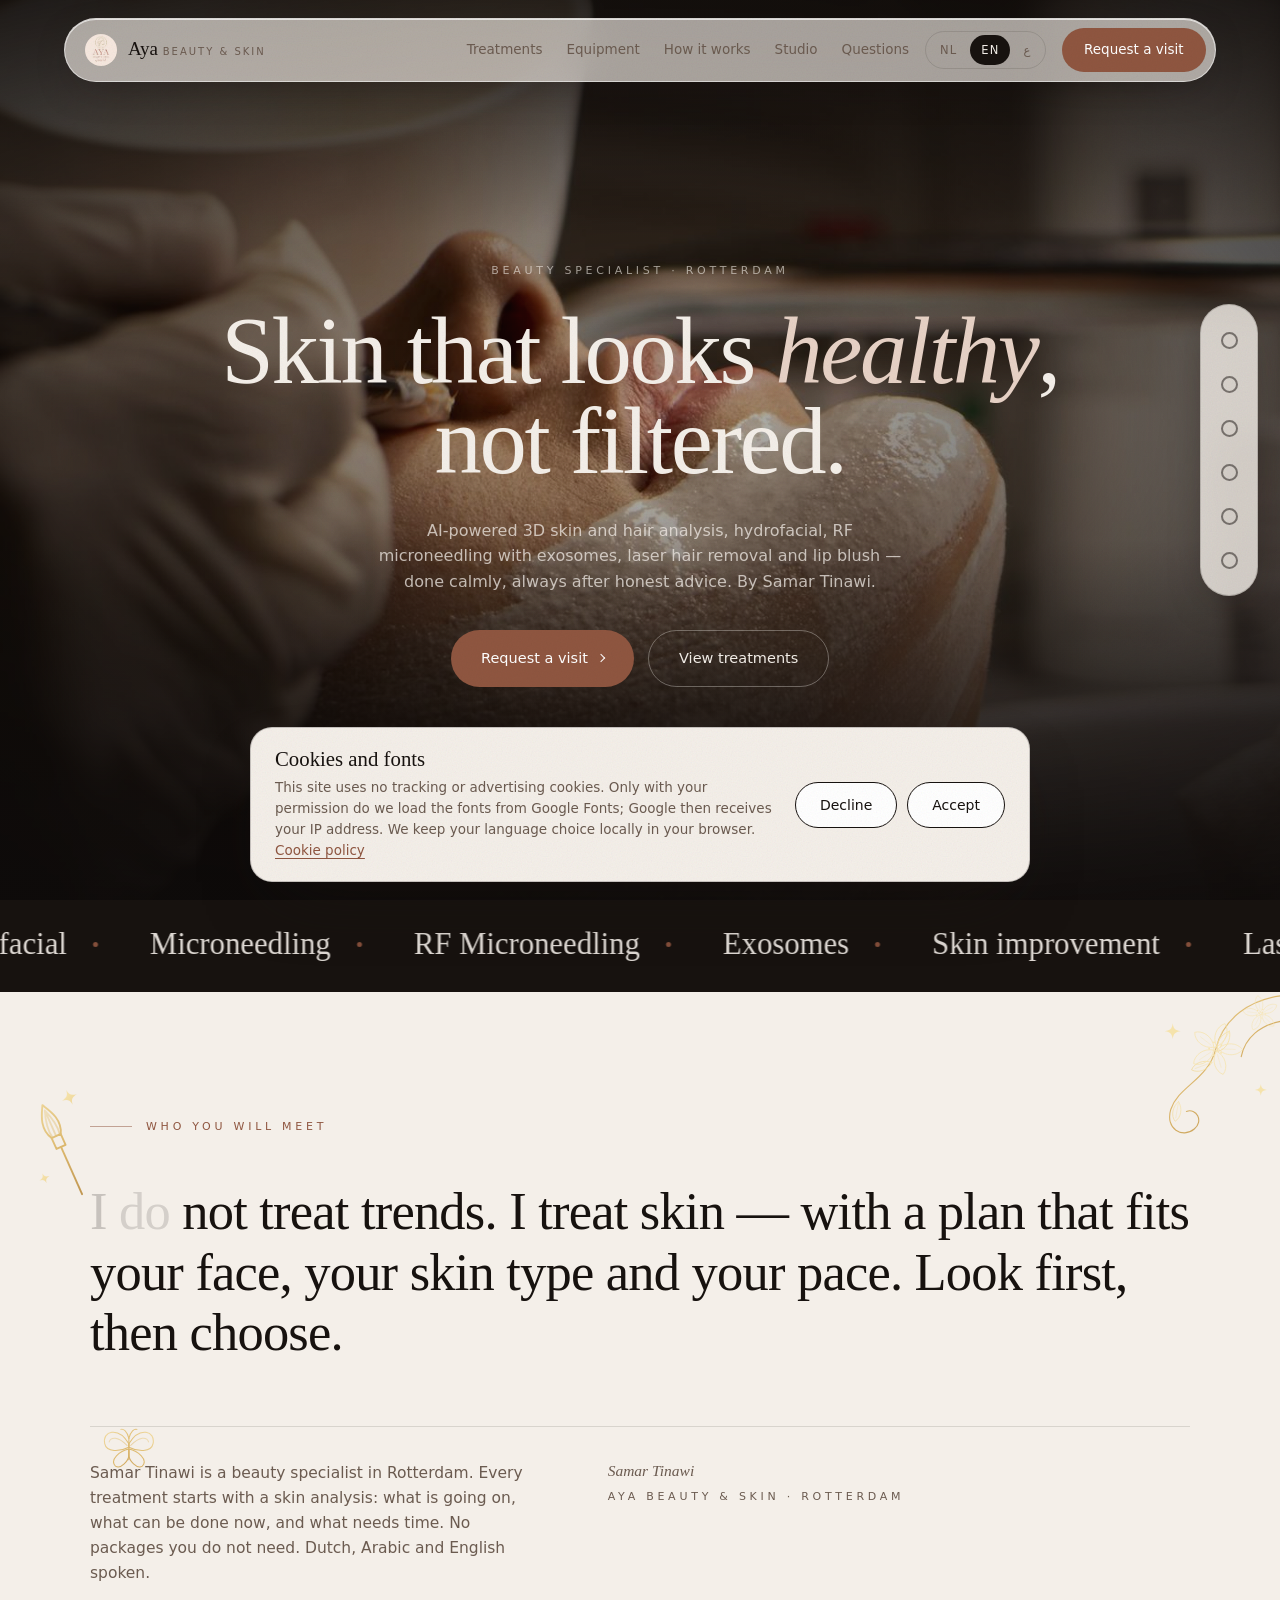
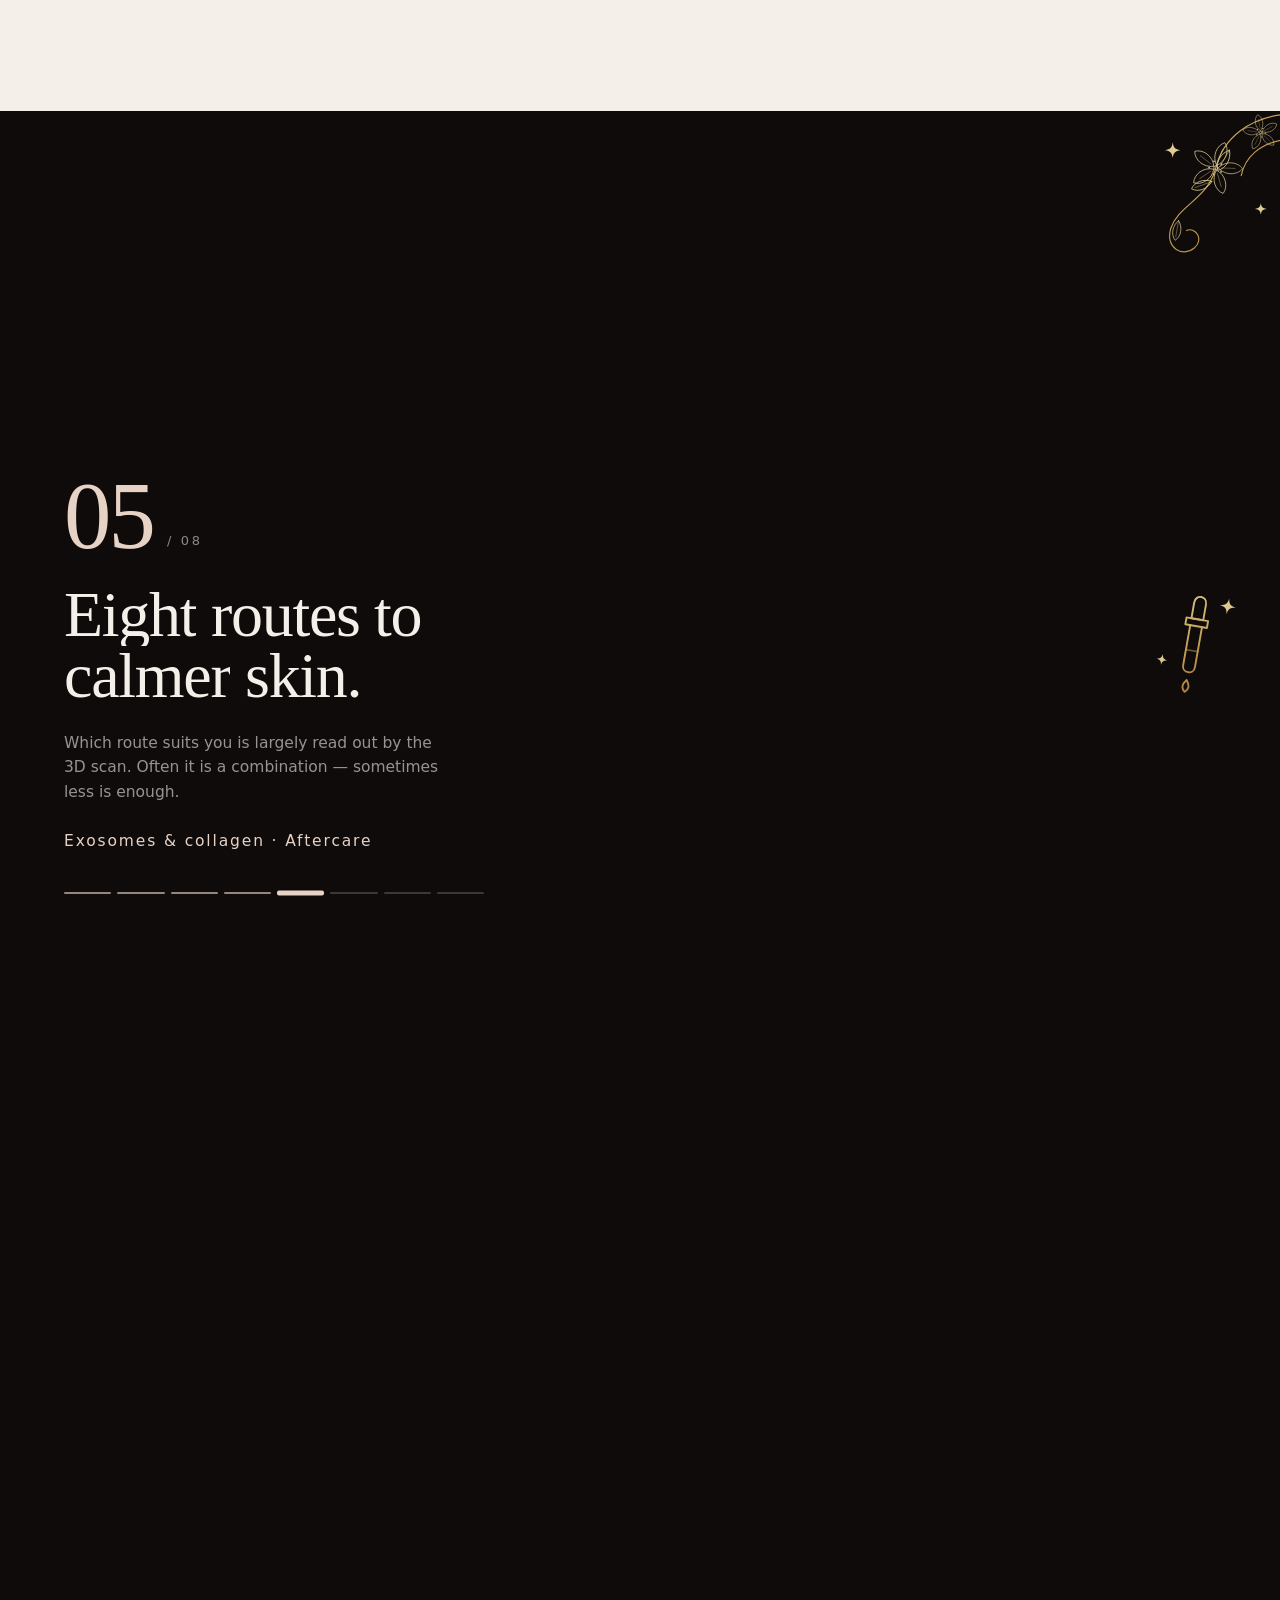
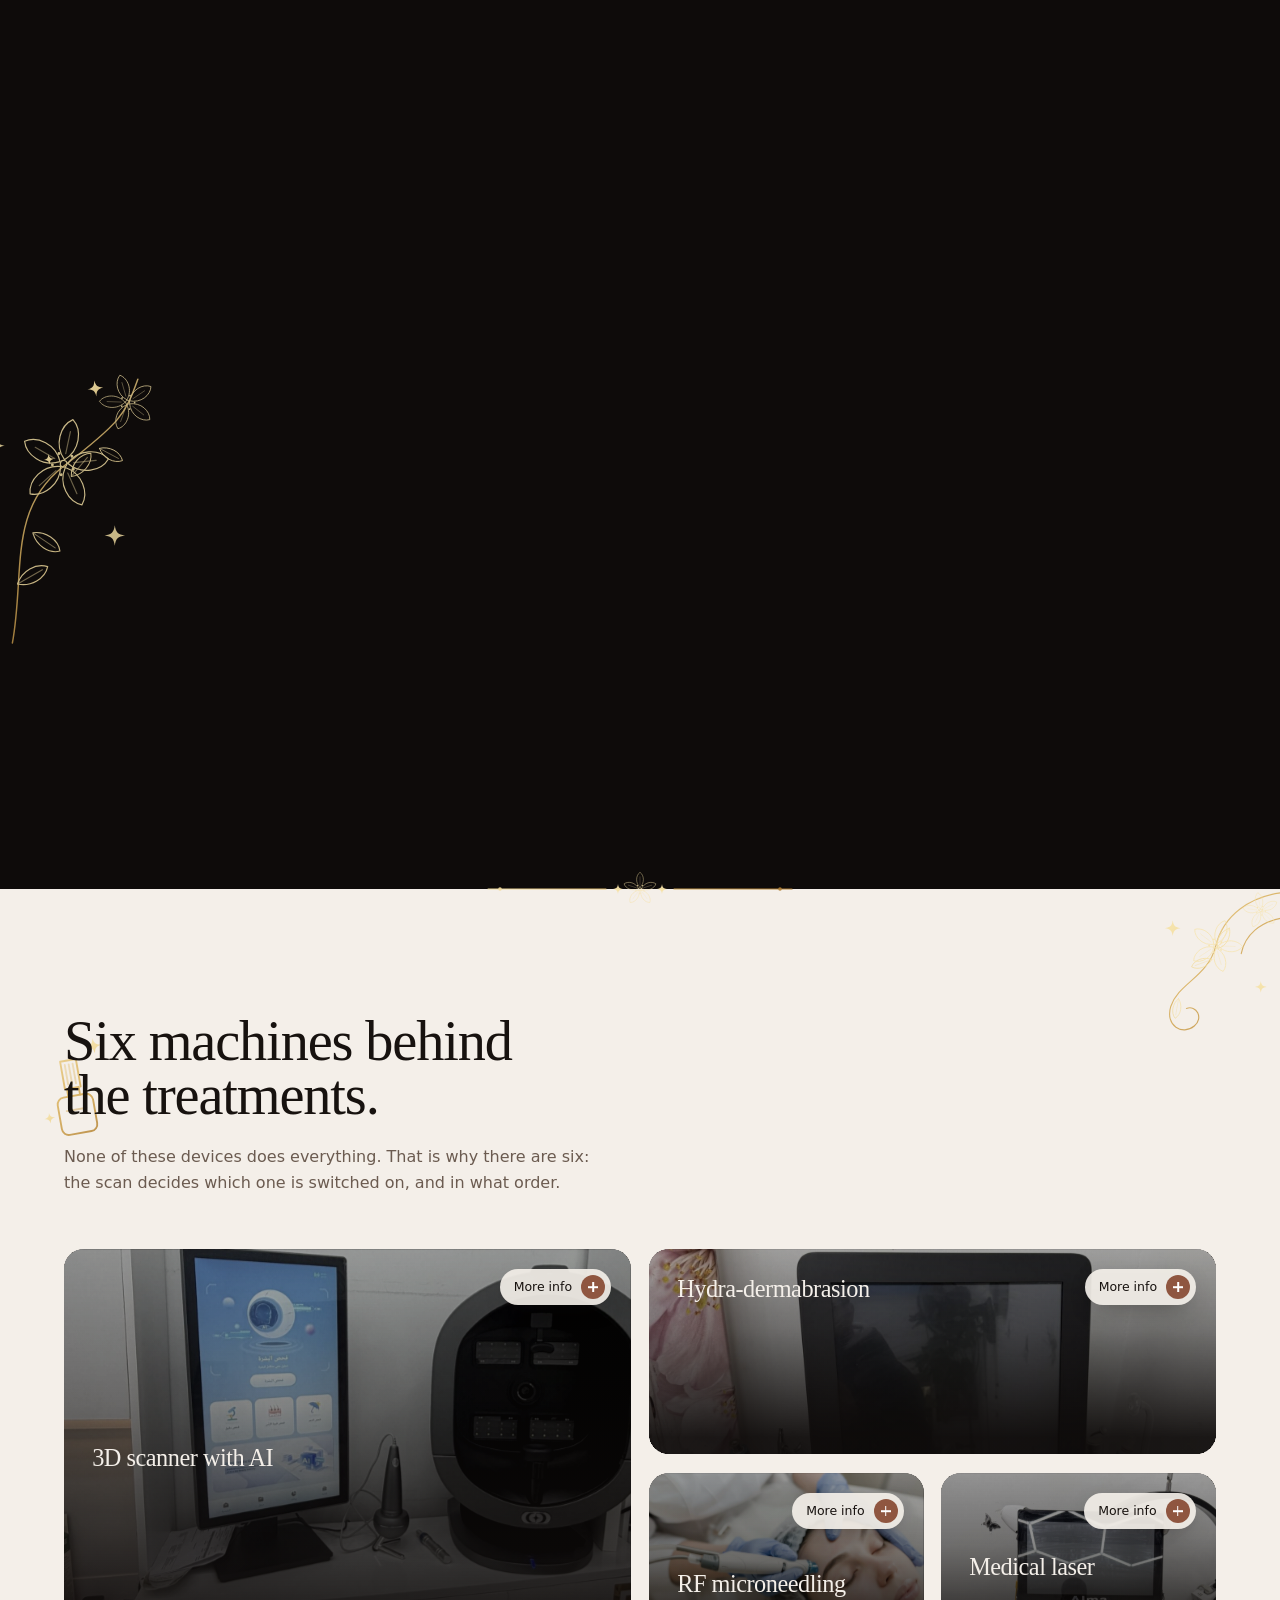
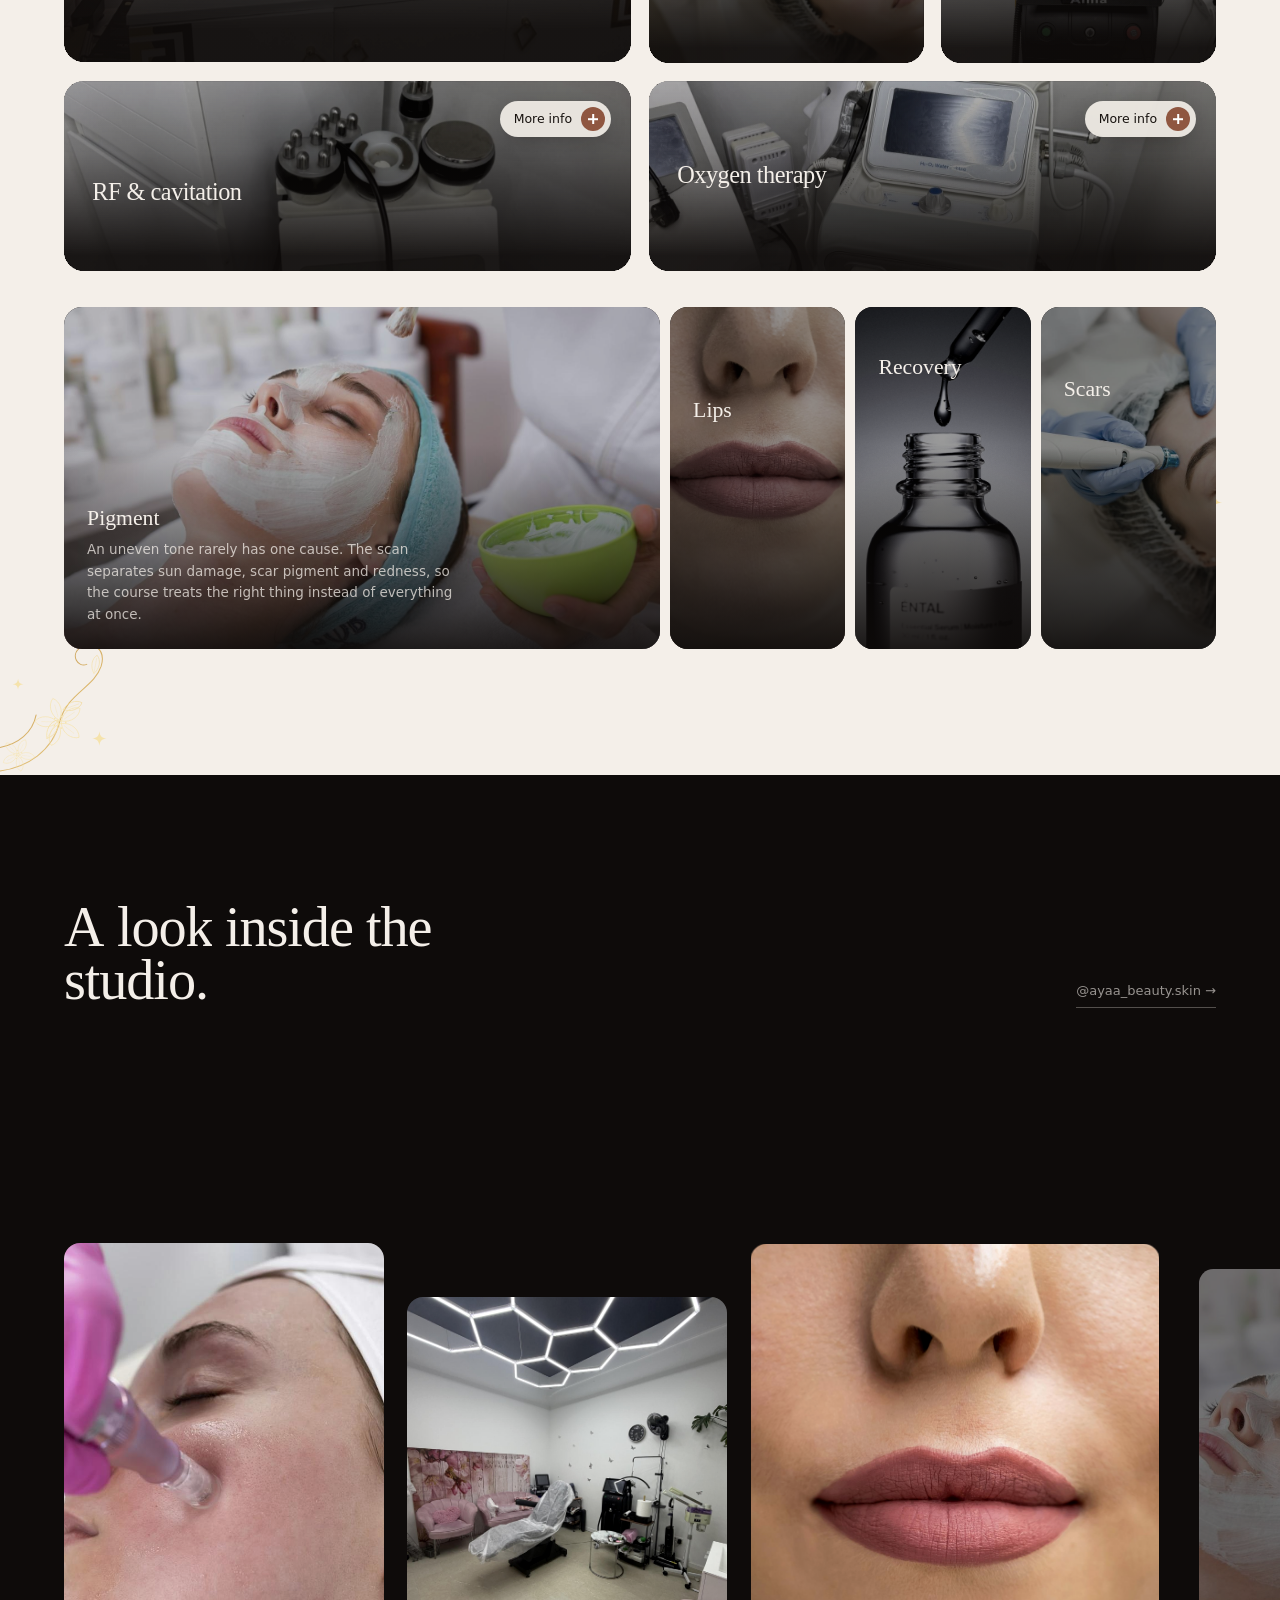
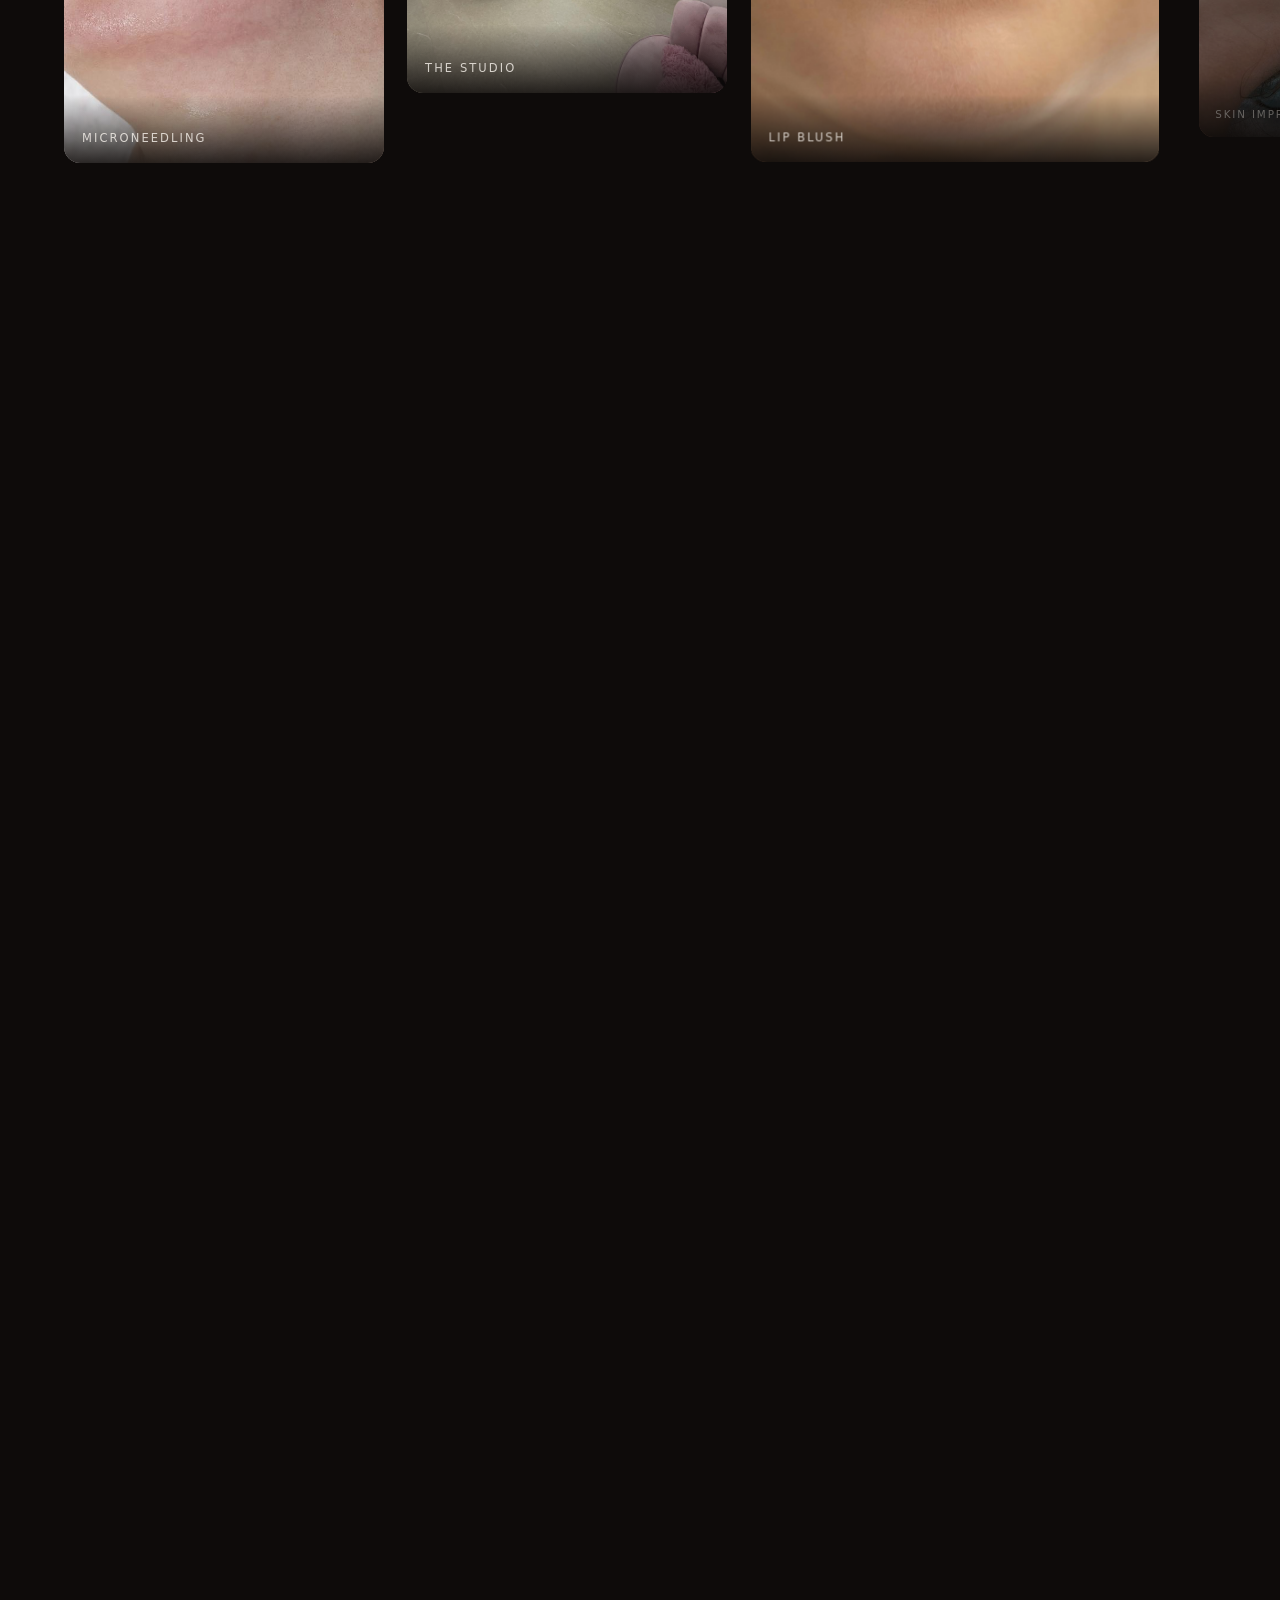
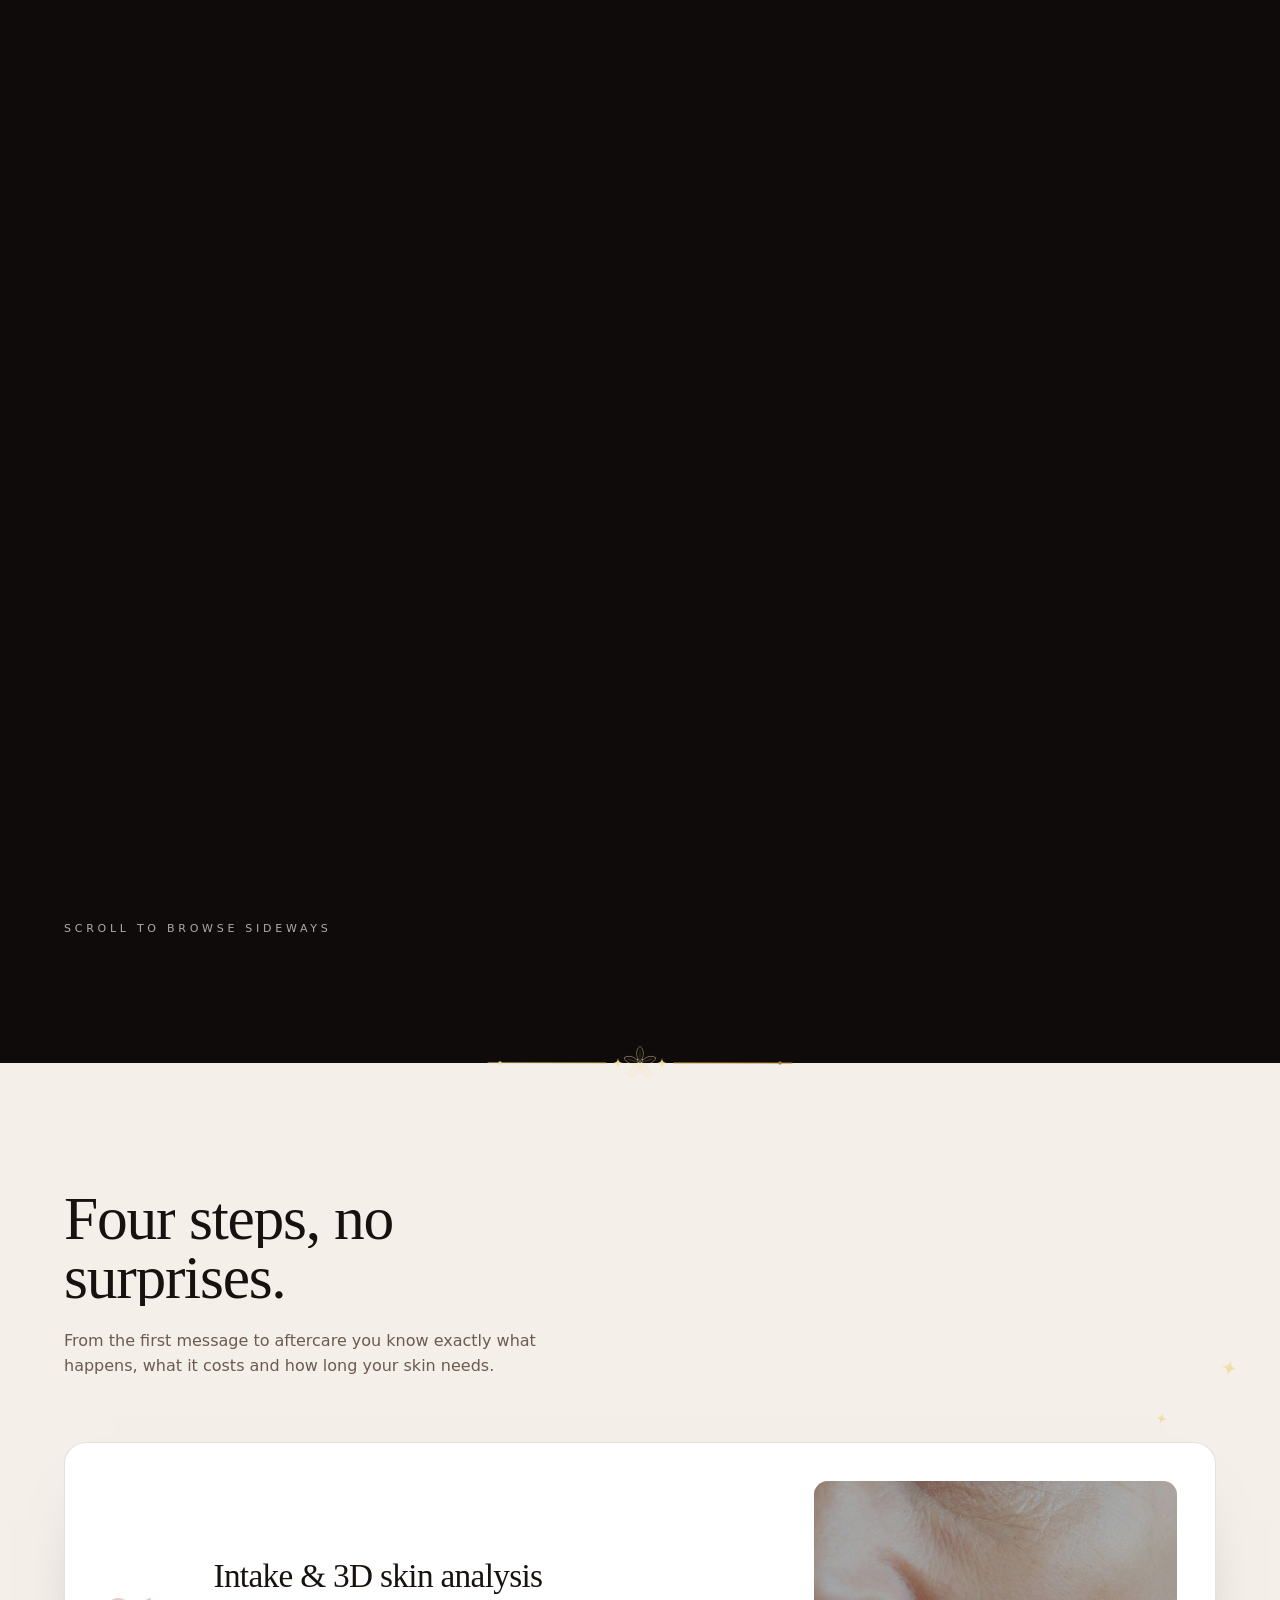
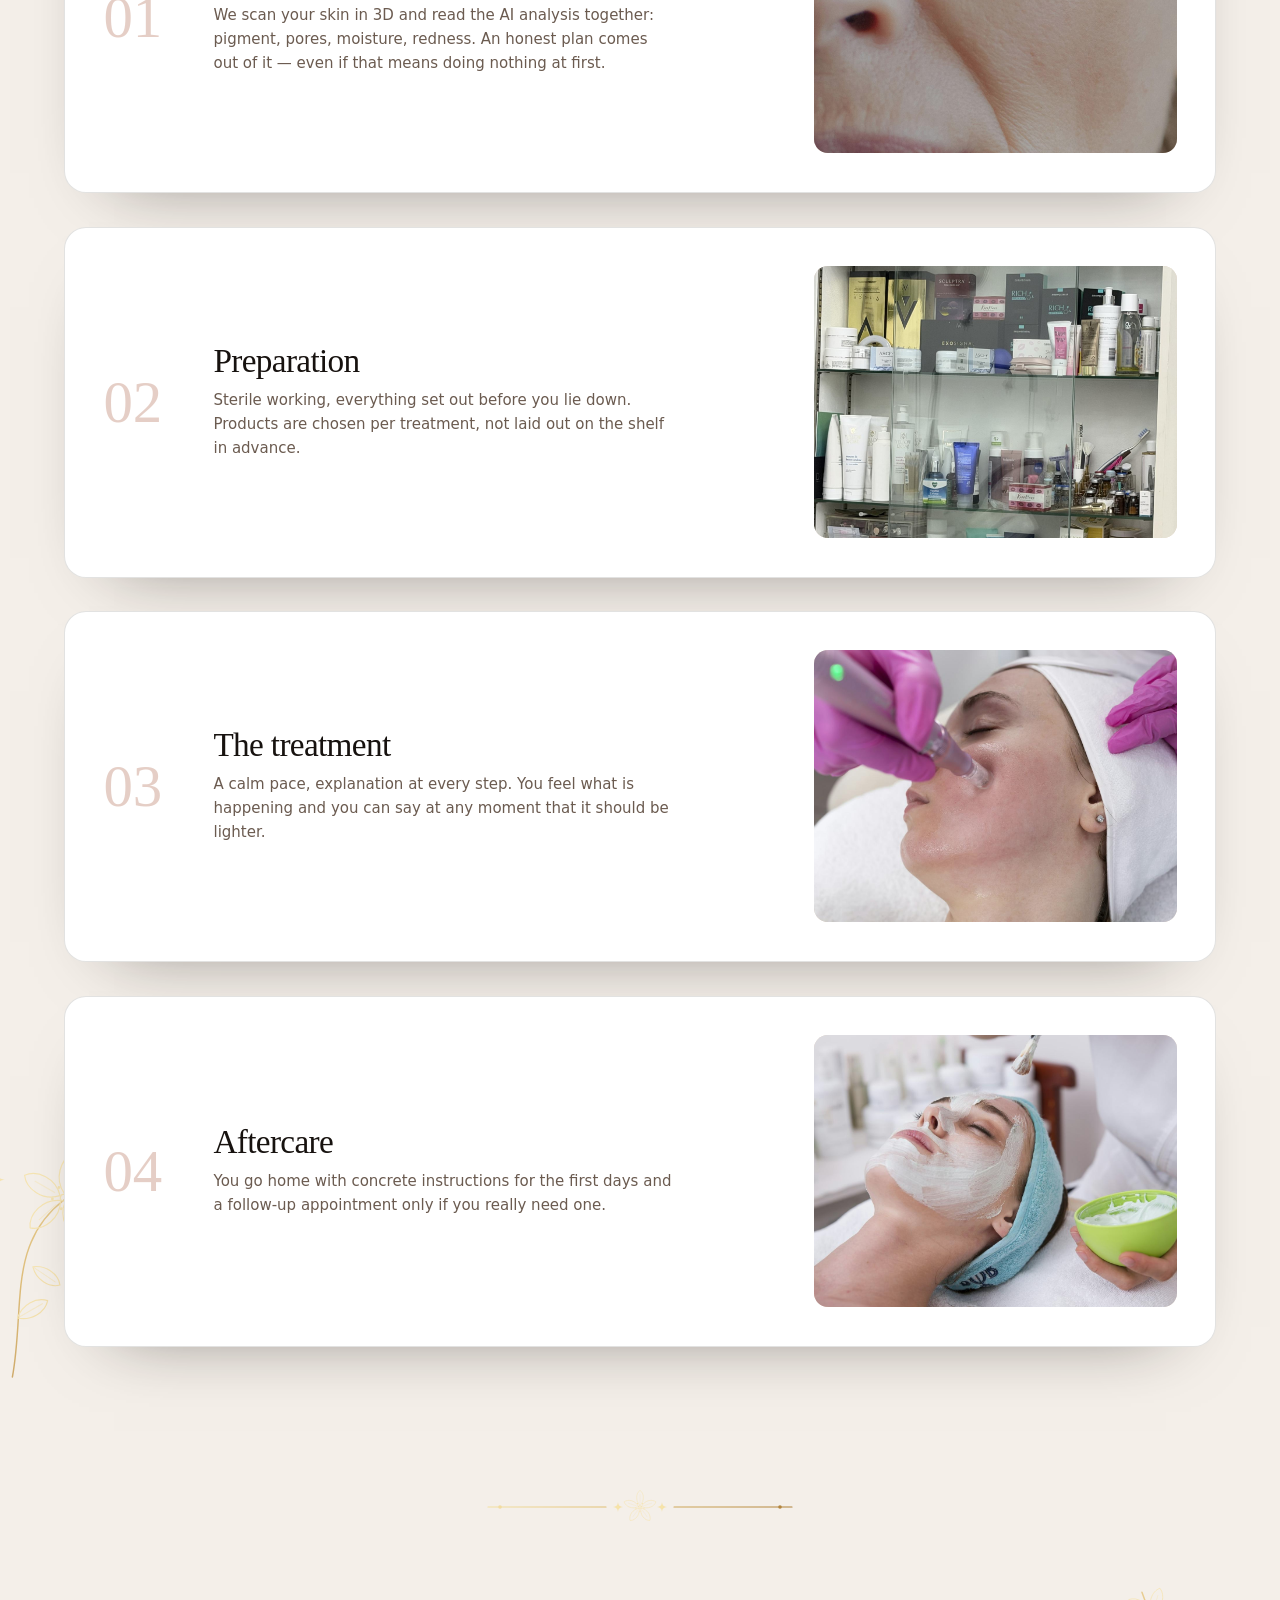
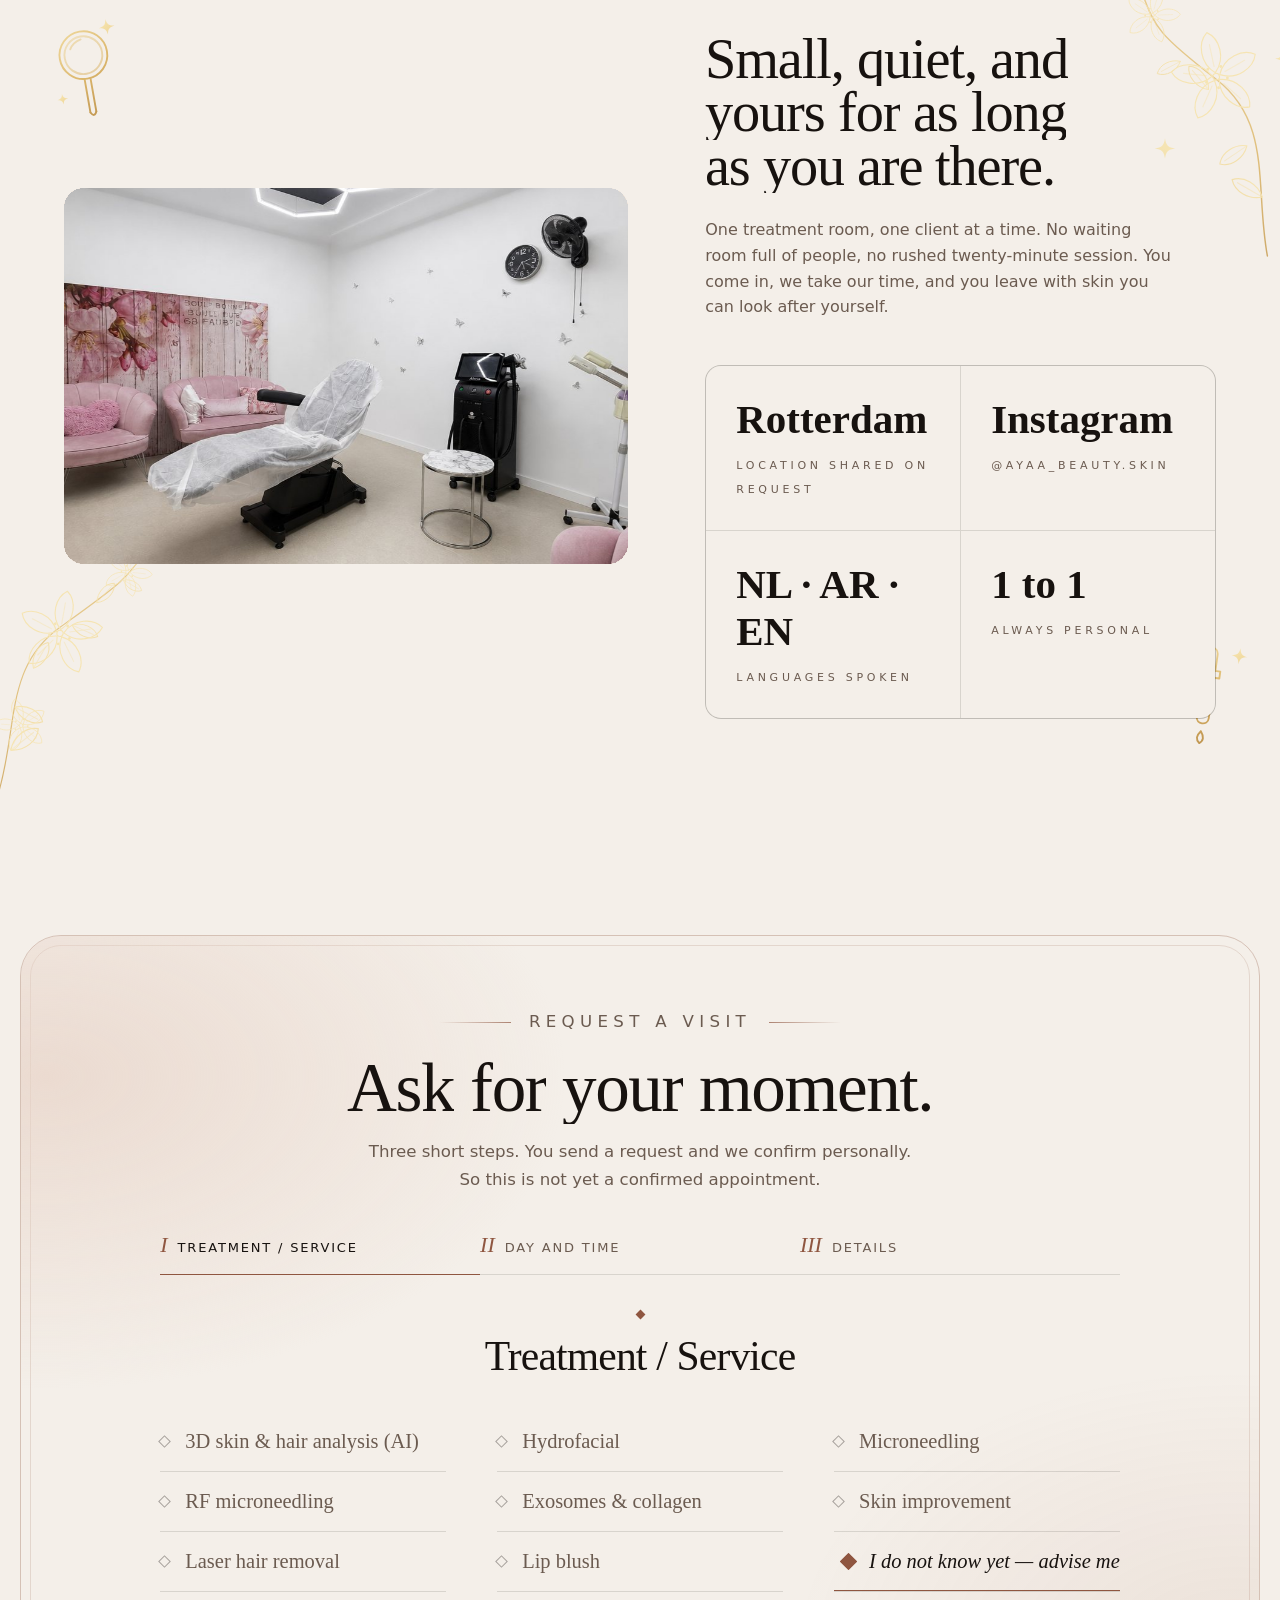
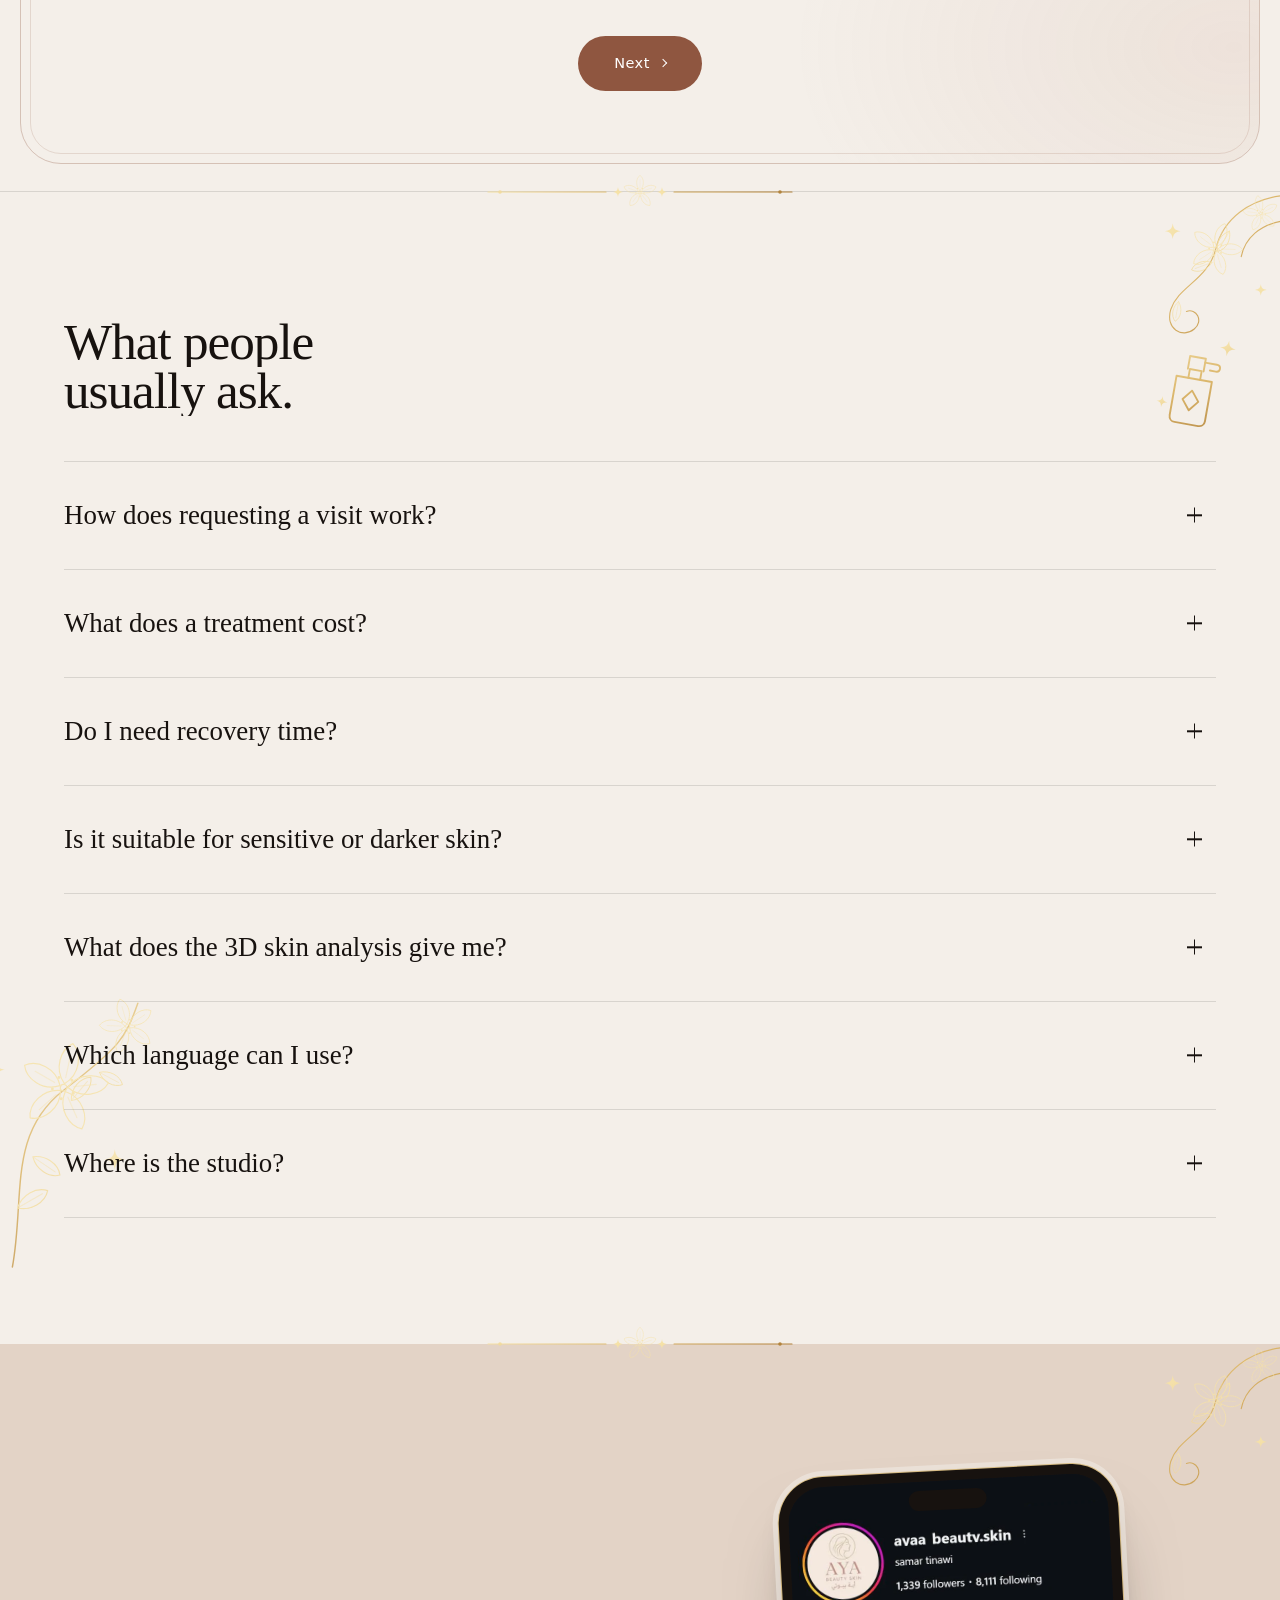
==== index.html @ 0b112787 "Footer credit in Dutch, English and Arabic Co-Authored-By: Claude Sonnet 5.5 <noreply@anthropic.com>" ====
<!doctype html>
<html lang="nl">
<head>
<meta charset="utf-8">
<meta name="viewport" content="width=device-width,initial-scale=1,viewport-fit=cover">
<link rel="icon" href="/favicon.ico" sizes="any">
<link rel="icon" type="image/png" sizes="48x48" href="/favicon-48.png">
<link rel="icon" type="image/png" sizes="96x96" href="/favicon-96.png">
<link rel="apple-touch-icon" href="/apple-touch-icon.png">
<meta name="theme-color" content="#0e0b0a">
<link rel="canonical" href="https://ayabeautyskin.studio/">
<meta property="og:type" content="website">
<meta property="og:url" content="https://ayabeautyskin.studio/">
<meta property="og:title" content="Aya Beauty &amp; Skin — Skin studio Rotterdam">
<meta property="og:description" content="Hydrofacial, RF microneedling, laser hair removal and lip blush by Samar Tinawi, Rotterdam.">
<meta property="og:image" content="https://ayabeautyskin.studio/img/hero.jpg">
<meta name="twitter:card" content="summary_large_image">
<title>Aya Beauty &amp; Skin</title>
<meta name="description" id="metaDesc" content="Aya Beauty &amp; Skin in Rotterdam. Hydrofacial, microneedling met exosomen, huidverbetering en lip blush door schoonheidsspecialist Samar Tinawi.">
<style>
[hidden]:not([hidden="until-found" i]){display:none!important}
html{scrollbar-width:none;-ms-overflow-style:none}html::-webkit-scrollbar{display:none;width:0;height:0}
:root{
  --bone:#F4EFE9; --ink:#17120F; --clay:#B4735A; --clay-soft:#E7D2C6;
  --sand:#E3D3C6; --night:#0E0B0A; --muted:#6B5B50; --clay-deep:#8F5640; --line:rgba(23,18,15,.12);
  --display:'Instrument Serif',Georgia,serif;
  --ui:'Outfit',system-ui,-apple-system,sans-serif;
  --track:.34em;
  --gutter:clamp(20px,5vw,140px);
  --maxw:2400px;
  --grain:url("data:image/svg+xml,%3Csvg xmlns='http://www.w3.org/2000/svg' width='200' height='200'%3E%3Cfilter id='n'%3E%3CfeTurbulence type='fractalNoise' baseFrequency='.8' numOctaves='4'/%3E%3C/filter%3E%3Crect width='100%25' height='100%25' filter='url(%23n)' opacity='.4'/%3E%3C/svg%3E");
}

/* ── Arabic type system: no tracking, no uppercase, more leading ── */
html[lang="ar"]{
  --display:'Amiri','Instrument Serif',Georgia,serif;
  --ui:'IBM Plex Sans Arabic','Outfit',system-ui,sans-serif;
  --track:0;
}
html[lang="ar"] h1,html[lang="ar"] h2,html[lang="ar"] h3,html[lang="ar"] .display{line-height:1.3;letter-spacing:0}
html[lang="ar"] .scrub-text{line-height:1.5}
html[lang="ar"] .it,html[lang="ar"] em,html[lang="ar"] .sig{font-style:normal}
html[lang="ar"] .kicker,html[lang="ar"] .intro-label,html[lang="ar"] .chip,
html[lang="ar"] .brand-sub,html[lang="ar"] .foot-col strong,html[lang="ar"] .fact span,
html[lang="ar"] .frame figcaption,html[lang="ar"] .svc-count,html[lang="ar"] .gal-scroll-note,
html[lang="ar"] .scroll-hint,html[lang="ar"] .foot-base,html[lang="ar"] .nav-link,
html[lang="ar"] .btn,html[lang="ar"] .nav-cta,html[lang="ar"] .field label,
html[lang="ar"] .bk-note,html[lang="ar"] .sum-row span{letter-spacing:0;text-transform:none}
html[lang="ar"] .kicker,html[lang="ar"] .intro-label,html[lang="ar"] .chip,
html[lang="ar"] .brand-sub,html[lang="ar"] .foot-col strong,html[lang="ar"] .fact span,
html[lang="ar"] .svc-count,html[lang="ar"] .gal-scroll-note,html[lang="ar"] .field label,
html[lang="ar"] .sum-row span{font-size:12.5px}

*{box-sizing:border-box;margin:0;padding:0}
html{-webkit-text-size-adjust:100%;scroll-behavior:smooth;color-scheme:light}
body{
  background:var(--bone);color:var(--ink);
  font-family:var(--ui);font-weight:300;font-size:clamp(15px,1.05vw,17px);
  line-height:1.6;-webkit-font-smoothing:antialiased;
  overflow-x:clip;width:100%;max-width:100%;
}
main{overflow-x:clip;width:100%;max-width:100%}
img{display:block;max-width:100%}
a{color:inherit;text-decoration:none}
button,input,select,textarea{font:inherit;color:inherit}
::selection{background:var(--clay-deep);color:#fff}

h1,h2,h3,.display{font-family:var(--display);font-weight:400;line-height:.95;letter-spacing:-.02em}
.it{font-style:italic;color:var(--clay)}
.shell{max-width:var(--maxw);margin:0 auto;padding-inline:var(--gutter);width:100%}
.sec{padding-block:clamp(90px,14vh,190px)}
.ltr{direction:ltr;display:inline-block;unicode-bidi:isolate}

body::after{content:'';position:fixed;inset:0;pointer-events:none;z-index:200;
  background-image:var(--grain);opacity:.22;mix-blend-mode:multiply}

/* ─────────────── NAV ─────────────── */
.nav{
  position:fixed;top:calc(env(safe-area-inset-top,0px) + clamp(12px,2vh,22px));inset-inline-start:50%;translate:-50% 0;z-index:120;
  width:min(1560px,calc(100% - 2*var(--gutter)));
  display:flex;align-items:center;gap:16px;
  padding:9px 9px 9px 20px;border-radius:999px;
  background:rgba(244,239,233,.66);backdrop-filter:blur(18px) saturate(1.4);
  -webkit-backdrop-filter:blur(18px) saturate(1.4);
  border:1px solid rgba(255,255,255,.55);
  box-shadow:0 1px 0 rgba(255,255,255,.7) inset,0 12px 40px -18px rgba(23,18,15,.5);
  transition:background .5s ease,color .5s ease,border-color .5s ease;
}
[dir="rtl"] .nav{translate:50% 0;padding:9px 20px 9px 9px}
.nav.on-dark{background:rgba(14,11,10,.5);border-color:rgba(255,255,255,.14);color:var(--bone)}
.nav.on-dark .nav-link{color:rgba(244,239,233,.7)}
.nav.on-dark .nav-link:hover{color:var(--bone)}
.nav.on-dark .brand-sub{color:rgba(244,239,233,.5)}
.nav.on-dark .lang{border-color:rgba(244,239,233,.24)}
.nav.on-dark .lang button{color:rgba(244,239,233,.55)}
.nav.on-dark .lang button[aria-pressed="true"]{background:rgba(244,239,233,.14);color:var(--bone)}
.brand{display:flex;align-items:center;gap:11px;margin-inline-end:auto;min-width:0}
.brand{border:0;background:none;cursor:pointer;font:inherit;color:inherit;padding:0;text-align:start}
.brand img{width:32px;height:32px;border-radius:50%;object-fit:cover;flex:none}
.brand-name{font-family:var(--display);font-size:19px;line-height:1}
.brand-sub{font-size:10px;letter-spacing:.2em;text-transform:uppercase;color:var(--muted);line-height:1;margin-top:3px}
.nav-links{display:flex;gap:24px}
.nav-link{font-size:13.5px;color:var(--muted);position:relative;padding-block:4px;transition:color .3s;white-space:nowrap}
.nav-link::after{content:'';position:absolute;inset-inline-start:0;bottom:0;height:1px;width:0;background:currentColor;transition:width .45s cubic-bezier(.2,.8,.2,1)}
.nav-link:hover{color:var(--ink)}
.nav-link:hover::after{width:100%}
.lang{display:flex;align-items:center;gap:2px;padding:3px;border:1px solid var(--line);border-radius:999px;flex:none}
.lang button{border:0;background:none;cursor:pointer;border-radius:999px;padding:6px 11px;
  font-size:11.5px;letter-spacing:.1em;color:var(--muted);transition:background .35s,color .35s}
.lang button[aria-pressed="true"]{background:var(--ink);color:var(--bone)}
.nav-cta{font-size:13.5px;padding:11px 22px;border-radius:999px;background:var(--ink);color:var(--bone);
  white-space:nowrap;transition:background .4s,scale .4s cubic-bezier(.2,.8,.2,1)}
.nav-cta:hover{background:var(--clay-deep);scale:1.03}
@media(max-width:1000px){.nav-links{display:none}.nav{padding-inline-start:14px}}
@media(max-width:460px){.brand-sub{display:none}}
@media(max-width:520px){.nav{gap:6px;padding:7px 7px 7px 10px}.brand{gap:7px}.brand img{width:28px;height:28px}.brand-name{font-size:17px}.nav-cta{font-size:12px;padding:10px 12px;white-space:nowrap}.lang button{padding-inline:8px}}

/* ─────────────── QUICK-JUMP SIDE NAV ─────────────── */
.quicknav{position:fixed;inset-inline-end:22px;top:50%;translate:0 -50%;z-index:110;
  display:flex;flex-direction:column;gap:10px;padding:18px 11px;border-radius:999px;
  background:rgba(244,239,233,.82);backdrop-filter:blur(14px) saturate(1.3);-webkit-backdrop-filter:blur(14px) saturate(1.3);
  border:1px solid rgba(23,18,15,.16);box-shadow:0 14px 40px -16px rgba(23,18,15,.55);
  transition:background .5s,border-color .5s}
.quicknav a{position:relative;display:grid;place-items:center;width:34px;height:34px;flex:none}
.quicknav a i{display:block;width:17px;height:17px;border-radius:50%;border:2.5px solid rgba(23,18,15,.5);
  background:transparent;transition:background .35s,border-color .35s,scale .35s cubic-bezier(.2,.8,.2,1)}
.quicknav a{--sx:18px}
[dir="rtl"] .quicknav a{--sx:-18px}
.quicknav a i{transition:background .35s,border-color .35s,scale .45s cubic-bezier(.34,1.8,.5,1),box-shadow .35s}
.quicknav a:hover i,.quicknav a:focus-visible i{border-color:var(--clay);background:var(--clay-deep);scale:1.55;box-shadow:0 0 0 6px rgba(180,115,90,.22)}
/* dock-style magnify: neighbours swell a little as the pointer passes */
.quicknav a:hover + a i,.quicknav a:has(+ a:hover) i{scale:1.28}
.quicknav a.is-active i{background:var(--clay-deep);border-color:var(--clay);scale:1.2;animation:qn-ping 2.2s ease-out infinite}
@keyframes qn-ping{0%{box-shadow:0 0 0 0 rgba(180,115,90,.55)}70%,100%{box-shadow:0 0 0 11px rgba(180,115,90,0)}}
.quicknav a::after{content:attr(aria-label);position:absolute;inset-inline-end:48px;top:50%;
  translate:var(--sx) -50%;scale:.82;transform-origin:right center;
  white-space:nowrap;font-size:15px;font-weight:400;letter-spacing:.04em;color:var(--bone);background:var(--ink);
  padding:9px 18px;border-radius:999px;box-shadow:0 10px 30px -14px rgba(23,18,15,.6);
  opacity:0;pointer-events:none;
  transition:opacity .25s,translate .55s cubic-bezier(.34,1.56,.64,1),scale .55s cubic-bezier(.34,1.56,.64,1),background .3s}
[dir="rtl"] .quicknav a::after{inset-inline-end:auto;inset-inline-start:48px;transform-origin:left center}
/* hover the rail: every label springs out in a quick stagger; the current one is always visible */
.quicknav:hover a::after,.quicknav a:focus-visible::after,.quicknav.qn-intro a::after,.quicknav a.qn-flash::after{opacity:1;translate:0 -50%;scale:1}
/* on arrival every label shows for a moment (see script), then folds away; afterwards they only open on hover / focus */
.quicknav.qn-intro a:nth-child(2)::after{transition-delay:.07s}
.quicknav.qn-intro a:nth-child(3)::after{transition-delay:.14s}
.quicknav.qn-intro a:nth-child(4)::after{transition-delay:.21s}
.quicknav.qn-intro a:nth-child(5)::after{transition-delay:.28s}
.quicknav.qn-intro a:nth-child(6)::after{transition-delay:.35s}
.quicknav:hover a:nth-child(2)::after{transition-delay:.04s}
.quicknav:hover a:nth-child(3)::after{transition-delay:.08s}
.quicknav:hover a:nth-child(4)::after{transition-delay:.12s}
.quicknav:hover a:nth-child(5)::after{transition-delay:.16s}
.quicknav:hover a:nth-child(6)::after{transition-delay:.2s}
.quicknav a:hover::after{background:var(--clay-deep);color:#fff;scale:1.08;transition-delay:0s}
.quicknav a.is-active:not(:hover)::after{background:var(--clay-deep);color:#fff}
.quicknav:hover{box-shadow:0 18px 50px -14px rgba(23,18,15,.6)}
.quicknav a:focus-visible{outline:2px solid var(--clay);outline-offset:2px;border-radius:50%}
.nav.on-dark ~ .quicknav{background:rgba(14,11,10,.7);border-color:rgba(244,239,233,.22)}
.nav.on-dark ~ .quicknav a i{border-color:rgba(244,239,233,.6)}
.nav.on-dark ~ .quicknav a.is-active i{background:var(--clay-soft);border-color:var(--clay-soft)}
.nav.on-dark ~ .quicknav a::after{background:var(--bone);color:var(--ink)}
.nav.on-dark ~ .quicknav a.is-active:not(:hover)::after{background:var(--clay-soft);color:var(--ink)}
@media(max-width:1100px){.quicknav{display:none}}
@media(prefers-reduced-motion:reduce){.quicknav a i,.quicknav a::after{transition:none}.quicknav a.is-active i{animation:none}}

/* ─────────────── BRAND MENU ─────────────── */
.site-menu{position:fixed;inset:0;z-index:150;display:flex;justify-content:flex-end}
.site-menu[hidden]{display:none}
.site-menu::before{content:'';position:absolute;inset:0;background:rgba(14,11,10,.5);
  backdrop-filter:blur(6px);-webkit-backdrop-filter:blur(6px)}
.site-menu-panel{position:relative;z-index:1;width:min(420px,88vw);height:100%;background:var(--bone);
  padding:clamp(90px,14vh,120px) clamp(28px,4vw,44px) 40px;overflow-y:auto;
  box-shadow:-30px 0 70px -40px rgba(23,18,15,.7);
  translate:100% 0;transition:translate .5s cubic-bezier(.2,.8,.2,1)}
[dir="rtl"] .site-menu{justify-content:flex-start}
[dir="rtl"] .site-menu-panel{translate:-100% 0}
.site-menu.is-open .site-menu-panel{translate:0 0}
.site-menu-close{position:absolute;top:clamp(20px,3vh,30px);inset-inline-end:clamp(20px,3vw,30px);
  width:38px;height:38px;border-radius:50%;border:1px solid var(--line);background:#fff;
  font-size:20px;line-height:1;cursor:pointer;color:var(--ink);transition:border-color .3s,background .3s}
.site-menu-close:hover{background:var(--clay-deep);color:#fff;border-color:var(--clay)}
.site-menu-links{display:flex;flex-direction:column;gap:4px;padding-bottom:28px;border-bottom:1px solid var(--line)}
.site-menu-links a{font-family:var(--display);font-size:clamp(1.4rem,3vw,1.9rem);padding-block:9px;
  color:var(--ink);transition:color .3s,translate .3s cubic-bezier(.2,.8,.2,1)}
.site-menu-links a:hover{color:var(--clay);translate:6px 0}
[dir="rtl"] .site-menu-links a:hover{translate:-6px 0}
.site-menu-h{display:block;margin-top:26px;margin-bottom:6px;font-size:11px;letter-spacing:var(--track);
  text-transform:uppercase;color:var(--muted);font-weight:400}
html[lang="ar"] .site-menu-h{letter-spacing:0;text-transform:none;font-size:12.5px}
.site-menu-sub{display:flex;flex-direction:column}
.site-menu-sub button{border:0;background:none;cursor:pointer;font:inherit;color:var(--muted);text-align:start;
  font-size:14.5px;padding-block:8px;transition:color .3s,translate .3s cubic-bezier(.2,.8,.2,1)}
.site-menu-sub button:hover{color:var(--clay);translate:6px 0}
[dir="rtl"] .site-menu-sub button:hover{translate:-6px 0}

/* ─────────────── CONTENT PAGE OVERLAY ─────────────── */
.page-view{position:fixed;inset:0;z-index:160;display:flex;align-items:flex-start;justify-content:center;
  overflow-y:auto;padding:clamp(70px,10vh,120px) 18px 60px}
.page-view[hidden]{display:none}
.page-view::before{content:'';position:fixed;inset:0;z-index:-1;background:rgba(14,11,10,.55);
  backdrop-filter:blur(6px);-webkit-backdrop-filter:blur(6px)}
.page-view-panel{position:relative;width:min(720px,100%);background:var(--bone);border-radius:24px;
  padding:clamp(36px,5vw,60px);box-shadow:0 50px 100px -40px rgba(23,18,15,.7);
  opacity:0;translate:0 26px;transition:opacity .4s,translate .4s cubic-bezier(.2,.8,.2,1)}
.page-view.is-open .page-view-panel{opacity:1;translate:0 0}
.page-view-close{position:absolute;top:clamp(16px,2.4vw,24px);inset-inline-end:clamp(16px,2.4vw,24px);
  width:38px;height:38px;border-radius:50%;border:1px solid var(--line);background:#fff;
  font-size:20px;line-height:1;cursor:pointer;color:var(--ink);transition:border-color .3s,background .3s}
.page-view-close:hover{background:var(--clay-deep);color:#fff;border-color:var(--clay)}
#pageViewTitle{font-family:var(--display);font-size:clamp(1.7rem,3.6vw,2.6rem);max-width:20ch;
  margin-bottom:20px;padding-inline-end:44px}
#pageViewBody{color:var(--muted);font-size:15.5px;line-height:1.75}
#pageViewBody p + p{margin-top:14px}
.ba{position:relative;margin:0 0 22px;border-radius:16px;overflow:hidden;background:#e9e2da}
.ba img{display:block;width:100%;object-fit:cover}
.ba--w img{aspect-ratio:16/9;object-position:50% 40%}
.ba--sq img{aspect-ratio:1/1;max-height:52vh;object-position:50% 38%}
.ba-b,.ba-a{position:absolute;top:12px;padding:5px 12px;border-radius:999px;font-size:11px;letter-spacing:.14em;text-transform:uppercase;
  background:rgba(23,18,15,.55);color:#f4efe9;-webkit-backdrop-filter:blur(6px);backdrop-filter:blur(6px)}
.ba-b{left:12px}.ba-a{right:12px;background:rgba(244,239,233,.85);color:#17120f}
html[lang="ar"] .ba-b,html[lang="ar"] .ba-a{letter-spacing:0;text-transform:none;font-size:13px}
.ba figcaption{position:absolute;left:0;right:0;bottom:0;padding:22px 14px 9px;font-size:11.5px;color:rgba(244,239,233,.88);text-align:center;
  background:linear-gradient(to top,rgba(23,18,15,.55),transparent)}
.page-view .page-view-cta{display:none}

/* ─────────────── HERO ─────────────── */
.hero{position:relative;min-height:100svh;display:grid;place-items:center;overflow:hidden;background:var(--night);isolation:isolate}
.hero-bg{position:absolute;inset:-12% 0;z-index:0;will-change:transform}
.hero-bg img{width:100%;height:100%;object-fit:cover;object-position:50% 60%;filter:contrast(1.04) saturate(.9) brightness(.86)}
.hero-wash{position:absolute;inset:0;z-index:1;background:
  radial-gradient(85% 70% at 50% 46%,rgba(14,11,10,.14) 0%,rgba(14,11,10,.62) 58%,rgba(14,11,10,.9) 100%),
  linear-gradient(to bottom,rgba(14,11,10,.55) 0%,transparent 26%,transparent 60%,rgba(14,11,10,.88) 100%)}
.hero-inner{position:relative;z-index:2;text-align:center;color:var(--bone);padding-block:140px 90px}
.kicker{font-size:11px;letter-spacing:var(--track);text-transform:uppercase;color:rgba(244,239,233,.62);margin-bottom:clamp(20px,3vh,34px)}
.hero h1{font-size:clamp(2.6rem,7.4vw,7.2rem);max-width:20ch;margin-inline:auto;letter-spacing:-.025em}
html[lang="ar"] .hero h1{font-size:clamp(2.2rem,6.2vw,5.9rem);max-width:17ch}
.hero h1 .it{color:var(--clay-soft)}
.hero-lede{margin:clamp(24px,3.4vh,38px) auto 0;max-width:52ch;font-size:clamp(15px,1.25vw,18px);color:rgba(244,239,233,.74);font-weight:200}
.hero-cta{display:flex;gap:14px;justify-content:center;flex-wrap:wrap;margin-top:clamp(30px,4vh,48px)}
.btn{display:inline-flex;align-items:center;justify-content:center;gap:10px;padding:16px 30px;border-radius:999px;
  font-size:14.5px;border:0;cursor:pointer;transition:background .45s,color .45s,border-color .45s,translate .45s cubic-bezier(.2,.8,.2,1)}
.btn-solid{background:var(--bone);color:var(--ink)}
.btn-solid:hover{background:var(--clay-deep);color:#fff;translate:0 -3px}
.btn-ghost{border:1px solid rgba(244,239,233,.34);color:var(--bone);background:none}
.btn-ghost:hover{border-color:var(--bone);background:rgba(244,239,233,.1);translate:0 -3px}
.btn-ink{background:var(--ink);color:var(--bone)}
.btn-ink:hover{background:var(--clay-deep);color:#fff;translate:0 -3px}
/* hover-aware fill: the colour floods in from the side the pointer entered, and drains out the side it left */
.btn{position:relative;overflow:hidden;isolation:isolate}
.btn::before{content:'';position:absolute;inset:0;z-index:-1;background:var(--fill,var(--clay-deep));
  clip-path:circle(0% at var(--hx,50%) var(--hy,50%));transition:clip-path .6s cubic-bezier(.2,.8,.2,1)}
.btn:hover::before,.btn:focus-visible::before{clip-path:circle(150% at var(--hx,50%) var(--hy,50%))}
.btn:disabled::before{display:none}
.btn-solid:hover{background:var(--bone);color:#fff}
.btn-ink:hover{background:var(--ink)}
.btn-ghost{--fill:var(--bone)}
.btn-ghost:hover{background:none;color:var(--ink)}
/* spotlight border on the machine cards: a ring of light follows the pointer */
.cell::before{content:'';position:absolute;inset:0;z-index:3;border-radius:inherit;padding:1.5px;pointer-events:none;opacity:0;
  transition:opacity .4s;background:radial-gradient(260px circle at var(--mx,50%) var(--my,50%),rgba(236,200,180,.95),rgba(236,200,180,0) 70%);
  -webkit-mask:linear-gradient(#000 0 0) content-box,linear-gradient(#000 0 0);-webkit-mask-composite:xor;mask-composite:exclude}
.cell:hover::before{opacity:1}
.arrow{width:6px;height:6px;border-inline-end:1.4px solid currentColor;border-bottom:1.4px solid currentColor;rotate:-45deg;translate:0 -1px;flex:none}
[dir="rtl"] .arrow{rotate:135deg}
.scroll-hint{position:absolute;bottom:26px;inset-inline-start:50%;translate:-50% 0;z-index:3;
  font-size:10px;letter-spacing:var(--track);text-transform:uppercase;color:rgba(244,239,233,.5);
  display:flex;flex-direction:column;align-items:center;gap:10px}
[dir="rtl"] .scroll-hint{translate:50% 0}
.scroll-hint i{display:block;width:1px;height:46px;background:linear-gradient(to bottom,rgba(244,239,233,.55),transparent);animation:drip 2.4s ease-in-out infinite}
@keyframes drip{0%,100%{transform:scaleY(.35);transform-origin:top}50%{transform:scaleY(1);transform-origin:top}}

/* ─────────────── MARQUEE (locked LTR) ─────────────── */
.marquee{background:var(--ink);color:var(--bone);padding-block:20px;overflow:hidden;white-space:nowrap;position:relative}
.marquee-track{display:inline-flex;will-change:transform}
.marquee .mq-item{font-family:var(--display);font-size:clamp(20px,2.4vw,32px);padding-inline:26px;display:inline-flex;align-items:center;gap:26px;opacity:.9;
  background:none;border:0;color:inherit;font-weight:400;transition:opacity .3s,color .3s}
button.mq-item{cursor:pointer}
button.mq-item:hover{opacity:1;color:var(--clay-soft)}
.marquee .mq-item::after{content:'';width:5px;height:5px;border-radius:50%;background:var(--clay-deep);flex:none}
html[lang="ar"] .marquee .mq-item{font-size:clamp(17px,2vw,27px)}

/* ─────────────── SCRUB INTRO ─────────────── */
.intro{max-width:1100px;margin-inline:auto;text-align:start}
.intro-label{font-size:11px;letter-spacing:var(--track);text-transform:uppercase;color:var(--clay-deep);
  margin-bottom:clamp(30px,5vh,56px);display:flex;align-items:center;gap:14px}
.intro-label::before{content:'';width:42px;height:1px;background:var(--clay-deep);opacity:.5;flex:none}
.scrub-text{font-family:var(--display);font-size:clamp(1.55rem,4.1vw,3.7rem);line-height:1.16;letter-spacing:-.015em}
.scrub-text .w{opacity:.14;display:inline-block}
.intro-foot{display:flex;flex-wrap:wrap;gap:clamp(26px,5vw,80px);align-items:flex-start;margin-top:clamp(44px,7vh,86px);padding-top:34px;border-top:1px solid var(--line)}
.intro-foot p{max-width:46ch;color:var(--muted);font-size:15.5px}
.sig{font-family:var(--display);font-style:italic;font-size:26px;color:var(--ink);line-height:1.3}
.sig small{display:block;font-family:var(--ui);font-style:normal;font-size:11px;letter-spacing:var(--track);text-transform:uppercase;color:var(--muted);margin-top:8px}

/* ─────────────── PINNED SERVICES ─────────────── */
.svc{background:var(--night);color:var(--bone);position:relative}
.svc .shell{display:grid;grid-template-columns:minmax(0,.86fr) minmax(0,1.14fr);gap:clamp(30px,6vw,110px);align-items:stretch}
.svc-sticky{position:relative}
.svc-stick-in{position:sticky;top:0;height:100svh;display:flex;flex-direction:column;justify-content:center;padding-block:100px}
.svc-stick-in .kicker{color:rgba(244,239,233,.5)}
.svc-stick-in h2{font-size:clamp(2.2rem,5vw,4.6rem);max-width:12ch}
.svc-stick-in p{margin-top:24px;max-width:38ch;color:rgba(244,239,233,.6);font-size:15.5px;font-weight:200}
.svc-count{margin-top:34px;font-size:12px;letter-spacing:.22em;color:rgba(244,239,233,.7);min-height:1.3em}

/* ─────────────── EQUIPMENT BENTO ─────────────── */
.kit{background:var(--bone)}
.kit-head{max-width:900px;margin-bottom:clamp(36px,6vh,72px)}
.kit-head h2{font-size:clamp(1.9rem,4.4vw,4rem);max-width:17ch}
.kit-head p{margin-top:22px;max-width:52ch;color:var(--muted);font-size:16px}
.bento{
  display:grid;grid-auto-flow:dense;
  grid-template-columns:repeat(4,minmax(0,1fr));
  grid-auto-rows:minmax(190px,auto);
  gap:clamp(12px,1.4vw,18px);
  perspective:1400px;
}
.cell{
  position:relative;overflow:hidden;border-radius:20px;isolation:isolate;
  background:var(--night);color:var(--bone);
  display:flex;flex-direction:column;justify-content:flex-end;
  padding:clamp(20px,2.2vw,30px);min-width:0;
  transform-style:preserve-3d;will-change:transform;
  transition:transform .5s cubic-bezier(.2,.8,.2,1),box-shadow .5s;
}
.cell-more{position:absolute;top:clamp(14px,1.6vw,20px);inset-inline-end:clamp(14px,1.6vw,20px);z-index:2;
  display:inline-flex;align-items:center;gap:9px;padding:6px 6px 6px 14px;border-radius:999px;
  background:rgba(244,239,233,.92);color:var(--ink);font-size:12.5px;font-weight:400;line-height:1;
  box-shadow:0 8px 24px -12px rgba(14,11,10,.7);transition:background .35s,color .35s}
[dir="rtl"] .cell-more{padding:6px 14px 6px 6px}
.cell-more i{position:relative;width:24px;height:24px;border-radius:50%;background:var(--clay-deep);flex:none;transition:rotate .5s cubic-bezier(.2,.8,.2,1),background .35s}
.cell-more i::before,.cell-more i::after{content:'';position:absolute;left:50%;top:50%;background:#fff;translate:-50% -50%}
.cell-more i::before{width:10px;height:1.6px}.cell-more i::after{width:1.6px;height:10px}
.cell:hover .cell-more,.cell:focus-visible .cell-more{background:var(--clay-deep);color:#fff}
.cell:hover .cell-more i,.cell:focus-visible .cell-more i{rotate:90deg;background:#fff}
.cell:hover .cell-more i::before,.cell:hover .cell-more i::after,.cell:focus-visible .cell-more i::before,.cell:focus-visible .cell-more i::after{background:var(--clay-deep)}
.cell{cursor:pointer}
.cell:focus-visible{outline:2px solid var(--clay-soft);outline-offset:3px}
.cell:hover{box-shadow:0 30px 60px -24px rgba(14,11,10,.55)}
.cell img{
  position:absolute;inset:0;width:112%;height:112%;object-fit:cover;z-index:-2;
  filter:grayscale(.3) contrast(1.05) brightness(.78);
  transition:transform 1.1s cubic-bezier(.2,.8,.2,1),filter .7s;
}
.cell:hover img{transform:scale(1.06);filter:grayscale(0) contrast(1.1) brightness(.92)}
.cell::after{content:'';position:absolute;inset:0;z-index:-1;
  background:linear-gradient(to top,rgba(14,11,10,.92) 8%,rgba(14,11,10,.34) 62%,rgba(14,11,10,.1) 100%);
  transition:background .5s}
.cell:hover::after{background:linear-gradient(to top,rgba(14,11,10,.86) 4%,rgba(14,11,10,.2) 58%,rgba(14,11,10,.05) 100%)}
.cell h3{font-size:clamp(1.15rem,1.9vw,1.75rem);margin-bottom:8px;transition:translate .5s cubic-bezier(.2,.8,.2,1)}
.cell p{font-size:13.5px;font-weight:200;color:rgba(244,239,233,.7);max-width:38ch;
  opacity:0;translate:0 10px;transition:opacity .5s,translate .5s cubic-bezier(.2,.8,.2,1)}
.cell:hover p{opacity:1;translate:0 0}
.cell:hover h3{translate:0 -2px}
.cell .spec{
  margin-top:14px;font-size:11px;letter-spacing:.14em;text-transform:uppercase;
  color:var(--clay-soft);font-variant-numeric:tabular-nums;
}
html[lang="ar"] .cell .spec{letter-spacing:0;text-transform:none;font-size:13px}
.c-a{grid-column:span 2;grid-row:span 2}
.c-b{grid-column:span 2}
.c-c{grid-column:span 1}
.c-d{grid-column:span 1}
.c-e{grid-column:span 2}
.c-f{grid-column:span 2}
/* this source frame carries a story sticker mid-height: hold the clean top band */
.c-d img{object-position:50% 12%}
@media(max-width:900px){
  .bento{grid-template-columns:repeat(2,minmax(0,1fr));grid-auto-rows:minmax(168px,auto)}
  .c-a{grid-column:span 2;grid-row:span 1}
  .c-b{grid-column:span 2}
  .c-c,.c-d{grid-column:span 1}
  .c-e,.c-f{grid-column:span 2}
}
@media(max-width:520px){
  .bento{grid-template-columns:1fr}
  .c-a,.c-b,.c-c,.c-d,.c-e,.c-f{grid-column:span 1}
}
@media(hover:none){
  .cell p{opacity:1;translate:0 0}
}

/* ─────────────── HORIZONTAL ACCORDION ─────────────── */
.acc{display:flex;gap:10px;margin-top:clamp(28px,4vh,48px);height:clamp(260px,38vh,380px)}
.acc-pane{
  position:relative;flex:1 1 0;min-width:0;overflow:hidden;border-radius:18px;
  background:var(--night);cursor:pointer;
  transition:flex-grow .7s cubic-bezier(.2,.8,.2,1);
}
.acc-pane[aria-expanded="true"]{flex-grow:3.4}
.acc-pane{background:var(--night)}
.acc-pane img{position:absolute;inset:0;width:100%;height:100%;object-fit:cover;
  filter:grayscale(.42) brightness(.6);transition:filter .7s}
.acc-pane[aria-expanded="true"] img{filter:grayscale(0) brightness(.82)}
.acc-pane::after{content:'';position:absolute;inset:0;
  background:linear-gradient(to top,rgba(14,11,10,.9),transparent 60%)}
.acc-in{position:absolute;inset:auto 0 0 0;padding:clamp(16px,1.8vw,24px);z-index:1;color:var(--bone)}
.acc-in h4{font-family:var(--display);font-weight:400;font-size:clamp(1.05rem,1.7vw,1.5rem);
  line-height:1.15;overflow-wrap:break-word;hyphens:auto}
.acc-in p{
  font-size:13.5px;font-weight:200;color:rgba(244,239,233,.74);max-width:44ch;
  margin-top:8px;opacity:0;translate:0 10px;
  transition:opacity .5s .12s,translate .5s .12s;
}
.acc-pane[aria-expanded="true"] .acc-in p{opacity:1;translate:0 0}
.acc-pane:focus-visible{outline:2px solid var(--clay-soft);outline-offset:3px}
@media(max-width:760px){
  .acc{flex-direction:column;height:auto}
  .acc-pane{flex:none;height:150px}
  .acc-pane[aria-expanded="true"]{height:280px}
  .acc-in p{opacity:1;translate:0 0}
}
.svc-count b{color:var(--clay-soft);font-weight:400}
.svc-list{display:flex;flex-direction:column;gap:clamp(20px,4vh,40px);padding-block:clamp(90px,16vh,190px);perspective:1500px}
.card{position:relative;overflow:hidden;border-radius:22px;border:1px solid rgba(244,239,233,.12);
  background:rgba(244,239,233,.035);display:grid;grid-template-columns:minmax(0,1fr) 40%;min-height:clamp(290px,38vh,400px);
  transition:border-color .6s,background .6s,box-shadow .9s;will-change:transform,opacity}
.card.is-active{border-color:rgba(231,210,198,.42);background:rgba(244,239,233,.075);box-shadow:0 50px 100px -60px rgba(180,115,90,.6)}
.card:hover{border-color:rgba(244,239,233,.3);background:rgba(244,239,233,.07)}
.card-body{padding:clamp(26px,3vw,40px);display:flex;flex-direction:column;gap:14px}
.card h3{font-size:clamp(1.45rem,2.5vw,2.2rem);letter-spacing:-.01em}
.card h3 em{font-style:italic;color:var(--clay-soft)}
.card p{color:rgba(244,239,233,.6);font-size:14.5px;font-weight:200;max-width:40ch}
.card-meta{margin-top:auto;display:flex;gap:10px;flex-wrap:wrap;padding-top:18px;align-items:center}
.chip{font-size:11px;letter-spacing:.12em;text-transform:uppercase;padding:7px 13px;border-radius:999px;border:1px solid rgba(244,239,233,.2);color:rgba(244,239,233,.68)}
.card-book{font-size:12.5px;color:var(--clay-soft);background:none;cursor:pointer;
  border:0;border-bottom:1px solid rgba(231,210,198,.4);padding:0 0 3px;
  margin-inline-start:auto;transition:color .35s,border-color .35s}
.card-book:hover{color:#fff;border-color:#fff}
.card-more{font-size:12.5px;color:rgba(244,239,233,.5);background:none;cursor:pointer;
  border:0;padding:0;transition:color .35s}
.card-more:hover{color:rgba(244,239,233,.85)}
.card-media{position:relative;overflow:hidden;background:var(--night)}
/* the photo is out of flow: lazy-loading it can never change a card's height, so scroll positions stay put */
.card-media img{position:absolute;left:0;top:-9%;width:100%;height:118%;object-fit:cover;
  filter:grayscale(.28) contrast(1.06) brightness(.88);transition:filter .9s}
.card.is-active .card-media img{filter:grayscale(.05) contrast(1.06) brightness(.98)}
.card-n{position:absolute;z-index:2;top:clamp(14px,2vw,26px);inset-inline-end:clamp(16px,2.2vw,30px);
  font-family:var(--display);font-size:clamp(2.4rem,4vw,3.8rem);line-height:1;letter-spacing:-.02em;
  color:transparent;-webkit-text-stroke:1px rgba(244,239,233,.6);pointer-events:none}
/* signature moment: each photo "comes into focus" as its card arrives: a soft blush haze melts away
   behind a warm band of light that glides down the photo, like skin catching the light. */
.card-scan{position:absolute;inset:0;z-index:1;pointer-events:none;overflow:hidden}
.cs-veil{position:absolute;inset:0;
  background:linear-gradient(180deg,rgba(243,222,212,.62),rgba(226,190,176,.5));
  -webkit-backdrop-filter:blur(9px) saturate(.9);backdrop-filter:blur(9px) saturate(.9)}
.cs-line{position:absolute;left:-10%;right:-10%;top:-34%;height:34%;
  background:linear-gradient(180deg,rgba(255,240,230,0),rgba(255,238,228,.55) 62%,rgba(255,246,240,.9) 100%)}


/* treatment section: focus index + segmented progress */
.svc-idx{display:flex;align-items:flex-end;gap:14px;margin-bottom:clamp(14px,2.4vh,26px);color:var(--clay-soft);direction:ltr}
.svc-idx-win{display:block;overflow:hidden;height:1em;font-family:var(--display);font-size:clamp(3.4rem,7.4vw,6.8rem);line-height:1;letter-spacing:-.03em;font-variant-numeric:tabular-nums}
.svc-idx-n{display:block}
.svc-idx-of{font-size:13px;letter-spacing:.2em;color:rgba(244,239,233,.55);padding-bottom:.9em;font-variant-numeric:tabular-nums}
.svc-seg{display:flex;gap:6px;margin-top:clamp(18px,3vh,30px);max-width:420px}
.svc-seg button{flex:1;height:26px;background:none;border:0;cursor:pointer;position:relative;padding:0}
.svc-seg button::before{content:'';position:absolute;left:0;right:0;top:50%;height:2px;translate:0 -50%;border-radius:2px;
  background:rgba(244,239,233,.2);transition:background .5s,height .5s cubic-bezier(.2,.8,.2,1)}
.svc-seg button:hover::before{background:rgba(244,239,233,.5)}
.svc-seg button.is-done::before{background:rgba(231,210,198,.62)}
.svc-seg button.is-active::before{background:var(--clay-soft);height:5px}
.svc-seg button:focus-visible{outline:2px solid var(--clay-soft);outline-offset:2px;border-radius:4px}
.svc-count{letter-spacing:.12em;max-width:46ch;line-height:1.55;text-wrap:balance}
@media(min-width:1101px){.svc .shell{padding-inline-end:calc(var(--gutter) + 28px)}}
@media(max-width:940px){.svc-idx,.svc-seg,.svc-count{display:none}}
@media(max-height:760px){.svc-idx-win{font-size:3.2rem}.svc-stick-in{padding-block:84px}}
.card-media::after{content:'';position:absolute;inset:0;background:linear-gradient(90deg,rgba(14,11,10,.85),transparent 55%)}
[dir="rtl"] .card-media::after{background:linear-gradient(270deg,rgba(14,11,10,.85),transparent 55%)}
@media(max-width:940px){
  .svc .shell{grid-template-columns:1fr}
  .svc-stick-in{position:static;height:auto;padding-block:0 40px}
  .svc-list{padding-block:0}
  .card{grid-template-columns:1fr;min-height:0}
  .card-media{height:200px;order:-1}
  .card-media::after,[dir="rtl"] .card-media::after{background:linear-gradient(0deg,rgba(14,11,10,.8),transparent 60%)}
}

/* ─────────────── HORIZONTAL GALLERY (locked LTR) ─────────────── */
.gal{background:var(--night);color:var(--bone);overflow-x:clip}
.gal-head{display:flex;justify-content:space-between;align-items:flex-end;gap:30px;flex-wrap:wrap;padding-bottom:clamp(30px,5vh,56px)}
.gal-head h2{font-size:clamp(1.9rem,4.4vw,4rem);max-width:16ch}
.gal-head a{font-size:13px;color:rgba(244,239,233,.6);border-bottom:1px solid rgba(244,239,233,.3);padding-bottom:5px;transition:color .4s,border-color .4s}
.gal-head a:hover{color:var(--bone);border-color:var(--bone)}
.gal-view{position:relative;height:100svh;display:flex;align-items:center;overflow:hidden;max-width:100%}
.gal-track{display:flex;gap:clamp(14px,1.8vw,26px);padding-inline:var(--gutter);will-change:transform}
.frame{position:relative;flex:none;border-radius:16px;overflow:hidden;background:#1b1512;width:clamp(220px,25vw,380px);height:clamp(300px,58vh,520px)}
.frame:nth-child(3n+2){height:clamp(240px,44vh,400px);align-self:flex-start;margin-top:clamp(20px,6vh,70px)}
.frame:nth-child(4n+3){width:clamp(270px,32vw,470px)}
.frame img{width:100%;height:100%;object-fit:cover;filter:contrast(1.05) saturate(.92);transition:transform 1.2s cubic-bezier(.2,.8,.2,1)}
.frame figcaption{position:absolute;inset-inline:0;bottom:0;padding:34px 18px 16px;
  background:linear-gradient(to top,rgba(14,11,10,.86),transparent);
  font-size:11.5px;letter-spacing:.18em;text-transform:uppercase;color:rgba(244,239,233,.82)}
html[lang="ar"] .frame figcaption{direction:rtl;text-align:right;letter-spacing:0;text-transform:none;font-size:13px}
.gal-scroll-note{font-size:11px;letter-spacing:var(--track);text-transform:uppercase;color:rgba(244,239,233,.7);padding-top:clamp(24px,4vh,44px)}
@media(max-width:940px){
  .gal-view{height:auto;overflow-x:auto;scroll-snap-type:x mandatory;-webkit-overflow-scrolling:touch;padding-block:10px}
  .gal-view::-webkit-scrollbar{display:none}
  .gal-track{transform:none!important}
  .frame{scroll-snap-align:center;height:56vh!important;margin-top:0!important;align-self:auto!important}
}

/* ─────────────── STACKING RITUAL ─────────────── */
.ritual{background:var(--bone)}
.ritual-head{max-width:900px;margin-bottom:clamp(40px,7vh,90px)}
.ritual-head h2{font-size:clamp(2rem,4.8vw,4.4rem);max-width:15ch}
.ritual-head p{margin-top:22px;max-width:50ch;color:var(--muted);font-size:16px}
.stack{position:relative}
.step{position:sticky;top:clamp(90px,14vh,140px);
  display:grid;grid-template-columns:auto minmax(0,1fr) minmax(0,.66fr);gap:clamp(20px,4vw,52px);align-items:center;
  background:#fff;border:1px solid var(--line);border-radius:22px;padding:clamp(24px,3vw,44px);
  margin-bottom:clamp(20px,4vh,34px);box-shadow:0 30px 70px -50px rgba(23,18,15,.6);will-change:transform}
.step-n{font-family:var(--display);font-size:clamp(2.2rem,4.6vw,4.4rem);color:var(--clay);opacity:.34;line-height:.8}
.step h3{font-size:clamp(1.35rem,2.6vw,2.3rem);margin-bottom:12px}
.step p{color:var(--muted);font-size:15px;max-width:48ch}
.step-img{border-radius:14px;overflow:hidden;aspect-ratio:4/3;background:var(--sand)}
.step-img img{width:100%;height:100%;object-fit:cover;filter:saturate(.94)}
@media(max-width:860px){
  .step{grid-template-columns:auto minmax(0,1fr);position:relative;top:auto}
  .step-img{grid-column:1/-1;aspect-ratio:16/9}
}

/* ─────────────── STUDIO ─────────────── */
.studio{background:var(--bone);position:relative}
.studio-grid{display:grid;grid-template-columns:minmax(0,1.05fr) minmax(0,.95fr);gap:clamp(30px,6vw,90px);align-items:center}
.studio-media{position:relative;border-radius:20px;overflow:hidden;aspect-ratio:3/2;background:var(--sand)}
.studio-media img{width:100%;height:100%;object-fit:cover;will-change:transform}
.studio-copy h2{font-size:clamp(1.9rem,4.4vw,4rem);max-width:13ch}
.studio-copy p{margin-top:24px;color:var(--muted);max-width:46ch;font-size:16px}
.facts{display:grid;grid-template-columns:repeat(2,minmax(0,1fr));gap:1px;background:var(--line);border:1px solid var(--line);border-radius:16px;overflow:hidden;margin-top:clamp(34px,5vh,54px)}
.fact{background:var(--bone);padding:clamp(20px,2.4vw,30px)}
.fact b{display:block;font-family:var(--display);font-size:clamp(1.7rem,3.2vw,2.9rem);line-height:1.15;margin-bottom:9px}
.fact span{font-size:11px;letter-spacing:var(--track);text-transform:uppercase;color:var(--muted)}
@media(max-width:860px){.studio-grid{grid-template-columns:1fr}.studio-media{aspect-ratio:4/3}}

/* ─────────────── BOOKING ─────────────── */
.book{background:var(--bone);border-top:1px solid var(--line)}
.book-head{max-width:820px;margin-bottom:clamp(38px,6vh,72px)}
.book-head h2{font-size:clamp(2rem,4.6vw,4.2rem);max-width:15ch}
.book-head p{margin-top:22px;color:var(--muted);max-width:52ch;font-size:16px}
.book-grid{display:grid;grid-template-columns:minmax(0,1.25fr) minmax(0,.75fr);gap:clamp(26px,4vw,64px);align-items:start}
@media(max-width:940px){.book-grid{grid-template-columns:1fr}}

.fields{display:grid;grid-template-columns:repeat(2,minmax(0,1fr));gap:clamp(16px,2vw,24px)}
.field{display:flex;flex-direction:column;gap:9px;min-width:0}
.field.wide{grid-column:1/-1}
@media(max-width:640px){.fields{grid-template-columns:1fr}}
.field label{font-size:11px;letter-spacing:var(--track);text-transform:uppercase;color:var(--muted)}
.field input,.field select,.field textarea{
  width:100%;background:#fff;border:1px solid var(--line);border-radius:12px;
  padding:14px 16px;font-size:15px;font-weight:300;color:var(--ink);
  transition:border-color .35s,box-shadow .35s;
}
.field textarea{resize:vertical;min-height:104px}
.field input:focus,.field select:focus,.field textarea:focus{
  outline:0;border-color:var(--clay);box-shadow:0 0 0 3px rgba(180,115,90,.14);
}
.field input::placeholder,.field textarea::placeholder{color:#74655A}
.field[data-invalid="1"] input,.field[data-invalid="1"] textarea{border-color:#B4485A}
.parts{display:flex;gap:10px;flex-wrap:wrap}
.parts label{position:relative;display:inline-flex;align-items:center;cursor:pointer;
  padding:11px 18px;border-radius:999px;border:1px solid var(--line);background:#fff;
  font-size:13.5px;letter-spacing:0;text-transform:none;color:var(--muted);
  transition:border-color .35s,background .35s,color .35s}
.parts input{position:absolute;opacity:0;width:0;height:0}
.parts label:hover{border-color:var(--ink);color:var(--ink)}
.parts label:has(input:checked){background:var(--ink);border-color:var(--ink);color:var(--bone)}
.parts label:has(input:focus-visible){box-shadow:0 0 0 3px rgba(180,115,90,.25)}
.book-actions{display:flex;flex-wrap:wrap;gap:12px;align-items:center;margin-top:clamp(24px,3.4vh,34px)}
.book-err{font-size:13.5px;color:#9E3D4E;display:none}
.book-err[data-show="1"]{display:block}

.summary{position:sticky;top:clamp(96px,14vh,132px);
  background:var(--night);color:var(--bone);border-radius:22px;
  padding:clamp(24px,2.6vw,34px);box-shadow:0 40px 90px -60px rgba(23,18,15,.9)}
@media(max-width:940px){.summary{position:static}}
.summary h3{font-size:clamp(1.3rem,2vw,1.7rem);margin-bottom:22px}
.sum-row{display:flex;justify-content:space-between;gap:16px;padding-block:13px;border-top:1px solid rgba(244,239,233,.13);font-size:14px}
.sum-row span{font-size:11px;letter-spacing:var(--track);text-transform:uppercase;color:rgba(244,239,233,.7);flex:none;padding-top:2px}
.sum-row b{font-weight:400;text-align:end;color:var(--bone);min-width:0;overflow-wrap:anywhere}
.sum-row b.empty{color:rgba(244,239,233,.58)}
.bk-note{margin-top:22px;padding-top:18px;border-top:1px solid rgba(244,239,233,.13);
  font-size:12.5px;line-height:1.55;color:rgba(244,239,233,.5)}
.send{display:none;margin-top:22px;flex-direction:column;gap:10px}
.send[data-show="1"]{display:flex}
.send .btn{width:100%;font-size:14px;padding:14px 22px}
.copied{font-size:12.5px;color:var(--clay-soft);min-height:1.2em}
.msgbox{display:flex;flex-direction:column;gap:8px;margin-top:4px}
.msgbox span{font-size:11px;letter-spacing:var(--track);text-transform:uppercase;color:rgba(244,239,233,.7)}
html[lang="ar"] .msgbox span{letter-spacing:0;text-transform:none;font-size:12.5px}
.msgbox textarea{
  width:100%;min-height:132px;resize:vertical;
  background:rgba(244,239,233,.06);border:1px solid rgba(244,239,233,.16);
  border-radius:12px;padding:13px 15px;color:var(--bone);
  font-family:var(--ui);font-size:13px;line-height:1.55;font-weight:300;
}
.msgbox textarea:focus{outline:0;border-color:var(--clay-soft)}
@media(max-width:640px){.msgbox textarea{min-height:84px}}


/* ─────────────── REQUEST A VISIT ─────────────── */
.rq{max-width:760px}
.rq-kicker{font-size:11px;letter-spacing:var(--track);text-transform:uppercase;color:var(--clay-deep);margin:0 0 18px!important}
html[lang="ar"] .rq-kicker{letter-spacing:0;text-transform:none;font-size:13px}
.rq-steps{list-style:none;display:flex;gap:8px;margin:0 0 clamp(24px,3.6vh,38px);padding:0}
.rq-steps li{flex:1;min-width:0;display:flex;align-items:flex-start;gap:9px;min-height:44px;padding-top:12px;
  border-top:2px solid var(--line);font-size:13px;line-height:1.3;color:var(--muted);transition:border-color .6s,color .6s}
.rq-steps li[aria-current="step"]{border-color:var(--clay-deep);color:var(--ink)}
.rq-steps li[data-done="1"]{border-color:var(--ink);color:var(--ink)}
.rq-n{width:24px;height:24px;border-radius:50%;flex:none;display:grid;place-items:center;font-size:12px;
  border:1px solid currentColor;transition:background .6s,color .6s,border-color .6s}
.rq-steps li[aria-current="step"] .rq-n{background:var(--clay-deep);border-color:var(--clay-deep);color:#fff}
.rq-steps li[data-done="1"] .rq-n{background:var(--ink);border-color:var(--ink);color:var(--bone)}
@media(max-width:520px){.rq-steps{gap:6px}.rq-steps li{font-size:12px;gap:6px;flex-direction:column;align-items:flex-start}}

.rq-h{font-family:var(--display);font-weight:400;font-size:clamp(1.4rem,2.4vw,1.9rem);line-height:1.2;margin:0 0 18px}
.rq-h:focus{outline:0}
.rq-lead{margin:-6px 0 22px;max-width:52ch}
@media(prefers-reduced-motion:no-preference){
  .rq-pane,.rq-review{animation:rqIn .55s cubic-bezier(.2,.8,.2,1)}
  @keyframes rqIn{from{opacity:0;translate:0 10px}}
}
.rq .field input,.rq .field select,.rq .field textarea{min-height:48px;font-size:16px}
.rq .field textarea{min-height:112px}
.rq-fields{display:grid;grid-template-columns:repeat(2,minmax(0,1fr));gap:clamp(16px,2vw,24px)}
.rq-fields .wide{grid-column:1/-1}
@media(max-width:640px){.rq-fields{grid-template-columns:1fr}}
.rq .field[data-bad="1"] input,.rq input[aria-invalid="true"]{border-color:#B4485A}
.field-err{font-size:13.5px;line-height:1.45;color:#9E3D4E}
.field-err:empty{display:none}

.rq-set{border:0;padding:0;margin:0 0 26px;min-width:0}
.rq-set legend{padding:0;margin-bottom:12px;font-size:11px;letter-spacing:var(--track);text-transform:uppercase;color:var(--muted)}
html[lang="ar"] .rq-set legend{letter-spacing:0;text-transform:none;font-size:12.5px}
.rq-chips{display:flex;flex-wrap:wrap;gap:10px}
.rq-chip{position:relative;display:inline-flex;align-items:center;justify-content:center;text-align:center;
  min-width:64px;min-height:48px;padding:8px 16px;border-radius:16px;background:#fff;border:1px solid var(--line);
  font-size:14.5px;color:var(--ink);font-variant-numeric:tabular-nums;
  transition:border-color .35s,background .35s,color .35s}
.rq-chip.time{border-radius:999px;padding-inline:20px}
.rq-chip input{position:absolute;inset:0;width:100%;height:100%;margin:0;opacity:0;cursor:pointer}
.rq-chip:hover{border-color:var(--ink)}
.rq-chip:has(input:checked){background:var(--ink);border-color:var(--ink);color:var(--bone)}
.rq-chip:has(input:focus-visible){outline:2px solid var(--clay-deep);outline-offset:3px}
.rq-chip span{display:block;line-height:1.2}
.rq-chip small{display:block;font-size:11px;color:var(--muted);text-transform:capitalize}
.rq-chip b{display:block;font-family:var(--display);font-weight:400;font-size:21px;margin-block:2px}
.rq-chip i{display:block;font-style:normal;font-size:11px;color:var(--muted);text-transform:capitalize}
.rq-chip:has(input:checked) small,.rq-chip:has(input:checked) i{color:rgba(244,239,233,.75)}

.rq .consents{margin-top:24px;gap:4px}
.rq .check{min-height:44px;padding-block:6px;align-items:flex-start}
.rq .check input{width:24px;height:24px;margin-top:0}
.rq .consents[data-invalid="1"] .check{color:#9E3D4E}
.rq .linkbtn{min-height:0}

.rq-nav{display:flex;flex-wrap:wrap;gap:12px;margin-top:clamp(24px,3.4vh,34px)}
.rq-nav .btn{min-height:48px}
.rq-nav .btn[hidden]{display:none}
.btn-line{border:1px solid var(--line);background:none;color:var(--ink);--fill:var(--ink)}
.btn-line:hover,.btn-line:focus-visible{border-color:var(--ink);background:none;color:var(--bone)}
.btn-line:focus-visible{outline:3px solid var(--clay-deep);outline-offset:2px}
.rq-back-arrow{rotate:135deg}
[dir="rtl"] .rq-back-arrow{rotate:-45deg}

.rq-review{background:#fff;border:1px solid var(--line);border-radius:22px;padding:clamp(22px,3vw,36px)}
.rq-row{display:grid;grid-template-columns:minmax(92px,.38fr) minmax(0,1fr) auto;gap:4px 14px;align-items:baseline;
  padding-block:10px;border-top:1px solid var(--line);font-size:15px}
.rq-row span{font-size:11px;letter-spacing:var(--track);text-transform:uppercase;color:var(--muted)}
html[lang="ar"] .rq-row span{letter-spacing:0;text-transform:none;font-size:12.5px}
.rq-row b{font-weight:400;overflow-wrap:anywhere;white-space:pre-line}
.rq-edit{min-height:44px;min-width:44px;padding:0 6px;background:none;border:0;cursor:pointer;
  font-size:14px;color:var(--clay-deep);text-decoration:underline;text-underline-offset:3px}
.rq-edit:hover{color:var(--ink)}
.rq-sr{position:absolute;width:1px;height:1px;overflow:hidden;clip-path:inset(50%);white-space:nowrap}
@media(max-width:480px){.rq-row{grid-template-columns:minmax(0,1fr) auto}.rq-row span{grid-column:1/-1}}
.rq-chan{margin-top:20px}
.rq-chan .btn{width:100%;min-height:48px}
.rq-chan[hidden]{display:none}
.rq-remind{margin-top:8px;font-size:13px;line-height:1.5;color:var(--muted)}
.rq-ok{margin-top:20px;padding:14px 18px;border-radius:14px;background:var(--clay-soft);color:var(--ink);font-size:15px;line-height:1.5}
.rq-ok:empty{display:none}
.rq-review .msgbox{margin-top:22px}
.rq-review .msgbox span{color:var(--muted)}
.rq-review .msgbox textarea{background:#FBF8F5;border-color:var(--line);color:var(--ink);font-size:14px}

/* ── refinement pass: quieter, editorial, more air ── */
.rq{max-width:720px}
.rq-steps{gap:0;margin-bottom:clamp(40px,6vh,64px);counter-reset:none;position:relative}
.rq-steps li{border-top:0;padding-top:0;align-items:baseline;gap:10px;font-size:12px;letter-spacing:.14em;text-transform:uppercase;color:var(--muted);position:relative;padding-bottom:14px;border-bottom:1px solid var(--line)}
html[lang="ar"] .rq-steps li{letter-spacing:0;text-transform:none;font-size:13px}
.rq-steps li::after{content:'';position:absolute;inset-inline-start:0;bottom:-1px;height:1px;width:0;background:var(--ink);transition:width .9s cubic-bezier(.2,.8,.2,1)}
.rq-steps li[aria-current="step"]{border-color:var(--line);color:var(--ink)}
.rq-steps li[aria-current="step"]::after{width:100%;background:var(--clay-deep)}
.rq-steps li[data-done="1"]{border-color:var(--line);color:var(--ink)}
.rq-steps li[data-done="1"]::after{width:100%}
.rq-n,.rq-steps li[aria-current="step"] .rq-n,.rq-steps li[data-done="1"] .rq-n{width:auto;height:auto;border:0;background:none;border-radius:0;
  display:inline;font-family:var(--display);font-style:italic;font-size:22px;letter-spacing:0;text-transform:none;color:var(--clay-deep)}
.rq-steps li[data-done="1"] .rq-n{color:var(--ink)}
@media(max-width:520px){.rq-steps li{flex-direction:column;gap:2px;font-size:10.5px;letter-spacing:.1em;padding-right:6px}}

.rq-h{font-size:clamp(1.7rem,3vw,2.3rem);margin-bottom:26px}
.rq-lead{margin:-10px 0 34px;font-size:14.5px}

/* fields: a single hairline, no boxes */
.rq .field{gap:4px}
.rq .field label,.rq-set legend{letter-spacing:.14em}
.rq .field input,.rq .field select,.rq .field textarea{background:transparent;border:0;border-bottom:1px solid rgba(23,18,15,.28);border-radius:0;
  padding:12px 2px;font-weight:300;transition:border-color .5s,box-shadow .5s}
.rq .field textarea{min-height:96px;resize:none;line-height:1.6}
.rq .field input:focus,.rq .field select:focus,.rq .field textarea:focus{border-color:var(--clay-deep);box-shadow:0 1px 0 0 var(--clay-deep)}
.rq .field input:focus-visible,.rq .field select:focus-visible,.rq .field textarea:focus-visible{outline:0}
.rq .field select{appearance:none;-webkit-appearance:none;padding-inline-end:28px;cursor:pointer;
  background:url("data:image/svg+xml,%3Csvg xmlns='http://www.w3.org/2000/svg' width='12' height='7' fill='none' stroke='%237C6B60' stroke-width='1.2'%3E%3Cpath d='M1 1l5 5 5-5'/%3E%3C/svg%3E") no-repeat right 4px center}
[dir="rtl"] .rq .field select{background-position:left 4px center}
.rq .field[data-bad="1"] input,.rq input[aria-invalid="true"]{border-bottom-color:#B4485A}
.rq-fields{gap:clamp(26px,3vw,40px)}

/* chips: hairline, transparent, ink on select */
.rq-chip{background:transparent;border-color:rgba(23,18,15,.16);border-radius:14px;min-width:60px;transition:border-color .45s,background .45s,color .45s}
.rq-chip:hover{border-color:var(--ink)}
.rq-chip:has(input:checked){background:var(--ink);border-color:var(--ink)}
.rq-chip b{font-size:20px;font-style:italic}
.rq-chip.time{font-weight:300;letter-spacing:.04em}
.rq-chips{gap:8px}
.rq-set{margin-bottom:38px}

/* consents */
.rq .check{font-size:13.5px;font-weight:300}
.rq .check input{width:22px;height:22px}

/* buttons: lighter, more air */
.rq-nav{margin-top:44px;align-items:center;gap:22px}
.rq .btn{font-weight:300;letter-spacing:.03em}
.rq-nav .btn-accent,.rq-chan .btn{padding-inline:36px}
.btn-line{border:0;padding-inline:4px;color:var(--muted);--fill:transparent;text-decoration:underline;text-decoration-color:rgba(23,18,15,.25);text-underline-offset:6px}
.btn-line:hover,.btn-line:focus-visible{color:var(--ink);background:none;text-decoration-color:var(--ink)}
.btn-line::before{display:none}

/* review: open page, serif values, hairlines */
.rq-review{background:transparent;border:0;border-radius:0;padding:0}
.rq-row{padding-block:18px;border-top:1px solid var(--line);grid-template-columns:minmax(96px,.34fr) minmax(0,1fr) auto}
.rq-row:last-of-type{border-bottom:1px solid var(--line)}
.rq-row b{font-family:var(--display);font-size:clamp(1.15rem,1.7vw,1.4rem);line-height:1.35}
.rq-edit{font-size:13px;color:var(--muted);text-decoration-color:rgba(23,18,15,.25)}
.rq-chan{margin-top:26px}
.rq-remind{text-align:center;font-style:italic;font-family:var(--display);font-size:15px;color:var(--muted);margin-top:12px}
.rq-ok{background:none;border:0;border-top:1px solid var(--clay-deep);border-radius:0;padding:18px 0 0;font-family:var(--display);font-size:clamp(1.15rem,1.7vw,1.4rem)}
.rq-review .msgbox textarea{background:transparent;border:0;border-bottom:1px solid var(--line);border-radius:0;padding-inline:2px;font-weight:300}
@media(max-width:480px){.rq-row{padding-block:14px}}

/* treatment list: an open index of names, no dropdown */
.rq-list{display:grid;grid-template-columns:repeat(2,minmax(0,1fr));column-gap:clamp(24px,4vw,56px)}
@media(max-width:640px){.rq-list{grid-template-columns:1fr}}
.rq-opt{position:relative;display:flex;align-items:center;gap:16px;min-height:56px;padding-block:10px;cursor:pointer;
  border-bottom:1px solid var(--line);font-family:var(--display);font-size:clamp(1.1rem,1.5vw,1.3rem);line-height:1.25;color:var(--muted);
  transition:color .45s,padding .45s cubic-bezier(.2,.8,.2,1)}
.rq-opt::before{content:'';flex:none;width:9px;height:9px;border-radius:50%;border:1px solid rgba(23,18,15,.35);transition:background .45s,border-color .45s,scale .45s}
.rq-opt input{position:absolute;inset:0;width:100%;height:100%;margin:0;opacity:0;cursor:pointer}
.rq-opt:hover{color:var(--ink)}
.rq-opt:has(input:checked){color:var(--ink);padding-inline-start:6px}
.rq-opt:has(input:checked)::before{background:var(--clay-deep);border-color:var(--clay-deep);scale:1.25}
.rq-opt:has(input:focus-visible){outline:2px solid var(--clay-deep);outline-offset:2px}
.rq-opt:last-child{font-style:italic}
/* ── royal: the request section becomes a dark, ceremonial room ── */
.book{border-top:0}
.rq-stage{background:radial-gradient(120% 60% at 50% 0%,rgba(180,115,90,.16),rgba(14,11,10,0) 62%),var(--night);color:var(--bone);border-radius:clamp(22px,3.2vw,48px);box-shadow:0 50px 110px -60px rgba(23,18,15,.75)}
.book :focus-visible{outline-color:var(--clay-soft)}
.book-head{max-width:760px;margin-inline:auto;text-align:center;margin-bottom:clamp(44px,7vh,84px)}
.book-head h2{max-width:none;color:var(--bone);font-size:clamp(2.4rem,6vw,5rem);line-height:1.04}
.book-head p{margin-inline:auto;color:rgba(244,239,233,.7);font-weight:200;font-size:clamp(15px,1.3vw,17px);line-height:1.7}
.rq-kicker{display:flex;align-items:center;justify-content:center;gap:18px;color:var(--clay-soft);letter-spacing:.32em;margin-bottom:26px!important}
.rq-kicker::before,.rq-kicker::after{content:'';width:clamp(28px,8vw,72px);height:1px;background:linear-gradient(90deg,transparent,rgba(231,210,198,.7))}
.rq-kicker::after{transform:scaleX(-1)}
.rq{margin-inline:auto}

.rq-steps li{color:rgba(244,239,233,.5);border-bottom-color:rgba(244,239,233,.16)}
.rq-steps li[aria-current="step"],.rq-steps li[data-done="1"]{color:var(--bone);border-bottom-color:rgba(244,239,233,.16)}
.rq-steps li::after,.rq-steps li[data-done="1"]::after{background:var(--clay-soft)}
.rq-steps li[aria-current="step"]::after{background:var(--clay-soft)}
.rq-n,.rq-steps li[aria-current="step"] .rq-n{color:var(--clay-soft)}
.rq-steps li[data-done="1"] .rq-n{color:var(--bone)}

.rq-h,.rq-review .rq-h{text-align:center;color:var(--bone);font-size:clamp(1.9rem,3.4vw,2.6rem);margin-bottom:34px}
.rq-h::before{content:'';display:block;width:7px;height:7px;margin:0 auto 20px;rotate:45deg;background:var(--clay-soft)}
.rq-lead{text-align:center;margin-inline:auto;color:rgba(244,239,233,.62)}
.field-hint{color:rgba(244,239,233,.55)}
.rq-set legend,.rq .field label{color:rgba(244,239,233,.58)}
.rq-set legend:not(.rq-sr){text-align:center;width:100%}

.rq .field input,.rq .field select,.rq .field textarea{color:var(--bone);border-bottom-color:rgba(244,239,233,.3)}
.rq .field input:focus,.rq .field textarea:focus{border-color:var(--clay-soft);box-shadow:0 1px 0 0 var(--clay-soft)}
.rq .field input::placeholder,.rq .field textarea::placeholder{color:rgba(244,239,233,.32)}
.rq .field input:-webkit-autofill{-webkit-text-fill-color:var(--bone);transition:background-color 9999s}
.field-err{color:#E9A5B0}
.rq .field[data-bad="1"] input,.rq input[aria-invalid="true"]{border-bottom-color:#E9A5B0}

.rq-opt{color:rgba(244,239,233,.55);border-bottom-color:rgba(244,239,233,.14)}
.rq-opt::before{width:7px;height:7px;border-radius:0;rotate:45deg;border-color:rgba(244,239,233,.4)}
.rq-opt:hover{color:var(--bone)}
.rq-opt:has(input:checked){color:var(--bone)}
.rq-opt:has(input:checked)::before{background:var(--clay-soft);border-color:var(--clay-soft);scale:1.35}

.rq-chip{border-color:rgba(244,239,233,.2);color:var(--bone)}
.rq-chip:hover{border-color:var(--clay-soft)}
.rq-chip:has(input:checked){background:var(--bone);border-color:var(--bone);color:var(--ink)}
.rq-chip small,.rq-chip i{color:rgba(244,239,233,.55)}
.rq-chip:has(input:checked) small,.rq-chip:has(input:checked) i{color:var(--muted)}
.rq-chips{justify-content:center}

.rq .check{color:rgba(244,239,233,.72)}
.rq .check input{accent-color:var(--clay-soft)}
.rq .consents[data-invalid="1"] .check{color:#E9A5B0}
.book .linkbtn{color:var(--clay-soft)}
.book .linkbtn:hover{color:#fff}

.rq-nav{justify-content:center}
.btn-line{color:rgba(244,239,233,.62);text-decoration-color:rgba(244,239,233,.3)}
.btn-line:hover,.btn-line:focus-visible{color:var(--bone);text-decoration-color:var(--bone)}
.btn-line:focus-visible{outline-color:var(--clay-soft)}
.book .btn-accent{--fill:var(--bone)}
.book .btn-accent:hover,.book .btn-accent:focus-visible{color:var(--ink)}
.book .btn-accent:focus-visible{outline-color:var(--bone);box-shadow:0 0 0 2px var(--night)}

.rq-row{border-top-color:rgba(244,239,233,.14)}
.rq-row:last-of-type{border-bottom-color:rgba(244,239,233,.14)}
.rq-row span{color:rgba(244,239,233,.5)}
.rq-row b{color:var(--bone)}
.rq-edit{color:var(--clay-soft);text-decoration-color:rgba(231,210,198,.4)}
.rq-edit:hover{color:#fff}
.rq-remind{color:rgba(244,239,233,.6)}
.rq-ok{color:var(--bone);border-top-color:var(--clay-soft);text-align:center}
.rq-review .msgbox span{color:rgba(244,239,233,.5)}
.rq-review .msgbox textarea{color:var(--bone);border-bottom-color:rgba(244,239,233,.2)}

/* ── full-tab: the request room fills the whole viewport ── */
.book.sec{padding-block:clamp(72px,10vh,110px) clamp(20px,3vh,36px)}
.book .shell{max-width:none;padding-inline:clamp(10px,1.6vw,26px)}
.rq-stage{min-height:calc(100svh - 110px);display:flex;flex-direction:column;justify-content:center;padding:clamp(48px,8vh,100px) clamp(20px,5vw,84px)}
.book-head{max-width:900px;margin-bottom:clamp(22px,4vh,52px)}
.book-head h2{font-size:clamp(2.3rem,5.4vw,4.6rem)}
.book-head p{margin-top:14px}
.rq-kicker{margin:0 auto 16px!important}
.rq{max-width:min(1040px,100%)}
.rq-steps{margin-bottom:clamp(22px,4vh,44px)}
.rq-h{margin-bottom:clamp(20px,3.4vh,34px)}
.rq-h::before{margin-bottom:14px}
.rq-steps li{font-size:13px}
.rq-list{grid-template-columns:repeat(3,minmax(0,1fr));column-gap:clamp(28px,4vw,64px)}
@media(max-width:1000px){.rq-list{grid-template-columns:repeat(2,minmax(0,1fr))}}
@media(max-width:640px){.rq-list{grid-template-columns:1fr}}
.rq-opt{min-height:60px;font-size:clamp(1.15rem,1.6vw,1.45rem)}
.rq-chip{min-width:72px;min-height:56px}
.rq-fields{gap:clamp(30px,4vh,48px) clamp(32px,5vw,72px)}
/* ── motion: slow, ceremonial, and off for anyone who asked for reduced motion ── */
.rq-stage{position:relative;overflow:hidden;isolation:isolate}
.rq-stage>*{position:relative;z-index:1}
.rq-stage::before,.rq-stage::after{content:'';position:absolute;pointer-events:none;z-index:0}
/* a candle-glow that follows the pointer */
.rq-stage::before{inset:0;opacity:0;transition:opacity .8s;
  background:radial-gradient(520px circle at var(--sx,50%) var(--sy,40%),rgba(231,210,198,.11),transparent 62%)}
.rq-stage.is-lit::before{opacity:1}
/* two slow ambient lights */
.rq-stage::after{inset:-25%;background:
  radial-gradient(40% 36% at 18% 28%,rgba(180,115,90,.20),transparent 70%),
  radial-gradient(34% 32% at 82% 74%,rgba(231,210,198,.09),transparent 70%)}
.rq-kicker::before,.rq-kicker::after{width:0;transition:width 1.6s cubic-bezier(.2,.8,.2,1) .3s}
.rq-stage.is-in .rq-kicker::before,.rq-stage.is-in .rq-kicker::after{width:clamp(28px,8vw,72px)}

@media(prefers-reduced-motion:no-preference){
  .rq-stage::after{animation:rqDrift 24s ease-in-out infinite alternate}
  @keyframes rqDrift{from{transform:translate3d(-3%,-2%,0) scale(1)}to{transform:translate3d(4%,3%,0) scale(1.12) rotate(4deg)}}

  /* steps glide in from the side you are travelling toward, their contents rising one after another */
  .rq{--dx:1}
  .rq[data-dir="-1"]{--dx:-1}
  [dir="rtl"] .rq{--dx:-1}
  [dir="rtl"] .rq[data-dir="-1"]{--dx:1}
  .rq-pane,.rq-review{animation:rqPane .9s cubic-bezier(.2,.8,.2,1) both}
  @keyframes rqPane{from{opacity:0;translate:calc(var(--dx) * 44px) 0;filter:blur(6px)}to{opacity:1;translate:0 0;filter:blur(0)}}
  .rq-pane .rq-opt,.rq-pane .rq-chip,.rq-pane .field,.rq-pane .check,.rq-row,.rq-chan{
    animation:rqRise .8s cubic-bezier(.2,.8,.2,1) backwards;animation-delay:calc(.12s + var(--i,0) * .045s)}
  @keyframes rqRise{from{opacity:0;translate:0 18px}to{opacity:1;translate:0 0}}
  .rq-h::before{animation:rqDia 1.1s cubic-bezier(.2,.8,.2,1) .15s both}
  @keyframes rqDia{from{rotate:-225deg;scale:0;opacity:0}to{rotate:45deg;scale:1;opacity:1}}
  .rq-ok{animation:rqRise .9s cubic-bezier(.2,.8,.2,1) backwards}

  /* options: a champagne line is drawn beneath the one you hover or choose */
  .rq-opt{background:linear-gradient(var(--clay-soft),var(--clay-soft)) no-repeat left bottom/0 1px;
    transition:color .45s,padding .6s cubic-bezier(.2,.8,.2,1),background-size .8s cubic-bezier(.2,.8,.2,1)}
  [dir="rtl"] .rq-opt{background-position:right bottom}
  .rq-opt:hover,.rq-opt:has(input:checked){background-size:100% 1px;padding-inline-start:10px}
  .rq-opt:hover::before{rotate:225deg}
  .rq-opt::before{transition:background .5s,border-color .5s,scale .6s cubic-bezier(.2,.8,.2,1),rotate .8s cubic-bezier(.2,.8,.2,1)}
  .rq-opt:has(input:checked)::before{rotate:225deg}

  /* chips lift, and the chosen one settles with a small bloom */
  .rq-chip{transition:border-color .45s,background .45s,color .45s,translate .5s cubic-bezier(.2,.8,.2,1),box-shadow .6s}
  .rq-chip:hover{translate:0 -3px}
  .rq-chip:has(input:checked){box-shadow:0 14px 34px -14px rgba(231,210,198,.55);animation:rqPop .6s cubic-bezier(.2,.8,.2,1)}
  @keyframes rqPop{0%{scale:.92}60%{scale:1.05}100%{scale:1}}

  /* a slow glint crosses the primary button */
  .rq-nav .btn-accent::after,.rq-chan .btn-accent::after{content:'';position:absolute;inset:0;z-index:-1;pointer-events:none;
    background:linear-gradient(105deg,transparent 38%,rgba(255,255,255,.34) 50%,transparent 62%);
    translate:-130% 0;animation:rqGlint 5.5s ease-in-out 1.8s infinite}
  [dir="rtl"] .rq-nav .btn-accent::after,[dir="rtl"] .rq-chan .btn-accent::after{scale:-1 1}
  @keyframes rqGlint{0%,62%{translate:-130% 0}100%{translate:130% 0}}
  .rq-nav .btn-accent:hover::after,.rq-chan .btn-accent:hover::after{animation-play-state:paused}

  /* the stepper's numerals bow in as each step opens */
  .rq-steps li[aria-current="step"] .rq-n{animation:rqNum .9s cubic-bezier(.2,.8,.2,1)}
  @keyframes rqNum{from{translate:0 10px;opacity:0;scale:.6}to{translate:0 0;opacity:1;scale:1}}
}

/* ── cream & gold: the request section keeps the page's own cream; the clay-gold carries the ceremony ── */
.rq-stage{background:transparent;color:var(--ink);box-shadow:none;border:1px solid rgba(143,86,64,.3);outline:1px solid rgba(143,86,64,.16);outline-offset:-11px}
.rq-stage::before{mix-blend-mode:multiply;transition:opacity .9s;
  background:
    radial-gradient(calc(var(--r,300px) * .38) circle at var(--sx,50%) var(--sy,40%),rgba(255,196,120,.55),transparent 100%),
    radial-gradient(var(--r,300px) circle at var(--sx,50%) var(--sy,40%),rgba(236,168,98,.42) 0,rgba(214,140,92,.22) 38%,rgba(180,115,90,.08) 70%,transparent 100%)}
.rq-stage::after{background:radial-gradient(40% 36% at 18% 28%,rgba(231,210,198,.7),transparent 70%),radial-gradient(34% 32% at 82% 74%,rgba(180,115,90,.10),transparent 70%)}
.book :focus-visible{outline-color:var(--clay-deep)}
.book-head h2{color:var(--ink)}
.book-head p{color:var(--muted)}
.rq-kicker{color:var(--clay-deep)}
.rq-kicker::before,.rq-kicker::after{background:linear-gradient(90deg,transparent,rgba(143,86,64,.7))}
.rq-steps li{color:var(--muted);border-bottom-color:var(--line)}
.rq-steps li[aria-current="step"],.rq-steps li[data-done="1"]{color:var(--ink);border-bottom-color:var(--line)}
.rq-steps li::after,.rq-steps li[data-done="1"]::after,.rq-steps li[aria-current="step"]::after{background:var(--clay-deep)}
.rq-n,.rq-steps li[aria-current="step"] .rq-n{color:var(--clay-deep)}
.rq-steps li[data-done="1"] .rq-n{color:var(--ink)}
.rq-h,.rq-review .rq-h{color:var(--ink)}
.rq-h::before{background:var(--clay-deep)}
.rq-lead{color:var(--muted)}
.field-hint{color:var(--muted)}
.rq-set legend,.rq .field label{color:var(--muted)}
.rq .field input,.rq .field select,.rq .field textarea{color:var(--ink);border-bottom-color:rgba(23,18,15,.28)}
.rq .field input:focus,.rq .field textarea:focus{border-color:var(--clay-deep);box-shadow:0 1px 0 0 var(--clay-deep)}
.rq .field input::placeholder,.rq .field textarea::placeholder{color:rgba(23,18,15,.35)}
.rq .field input:-webkit-autofill{-webkit-text-fill-color:var(--ink)}
.field-err{color:#9E3D4E}
.rq .field[data-bad="1"] input,.rq input[aria-invalid="true"]{border-bottom-color:#B4485A}
.rq-opt{color:var(--muted);border-bottom-color:var(--line);background-image:linear-gradient(var(--clay-deep),var(--clay-deep))}
.rq-opt::before{border-color:rgba(23,18,15,.35)}
.rq-opt:hover,.rq-opt:has(input:checked){color:var(--ink)}
.rq-opt:has(input:checked)::before{background:var(--clay-deep);border-color:var(--clay-deep)}
.rq-chip{border-color:rgba(23,18,15,.16);color:var(--ink)}
.rq-chip:hover{border-color:var(--ink)}
.rq-chip:has(input:checked){background:var(--ink);border-color:var(--ink);color:var(--bone);box-shadow:0 14px 30px -14px rgba(23,18,15,.5)}
.rq-chip small,.rq-chip i{color:var(--muted)}
.rq-chip:has(input:checked) small,.rq-chip:has(input:checked) i{color:rgba(244,239,233,.75)}
.rq .check{color:var(--muted)}
.rq .check input{accent-color:var(--clay-deep)}
.rq .consents[data-invalid="1"] .check{color:#9E3D4E}
.book .linkbtn{color:var(--clay-deep)}
.book .linkbtn:hover{color:var(--ink)}
.btn-line{color:var(--muted);text-decoration-color:rgba(23,18,15,.25)}
.btn-line:hover,.btn-line:focus-visible{color:var(--ink);text-decoration-color:var(--ink)}
.btn-line:focus-visible{outline-color:var(--clay-deep)}
.book .btn-accent{--fill:var(--ink)}
.book .btn-accent:hover,.book .btn-accent:focus-visible{color:#fff}
.book .btn-accent:focus-visible{outline-color:var(--ink);box-shadow:0 0 0 2px var(--bone)}
.rq-row{border-top-color:var(--line)}
.rq-row:last-of-type{border-bottom-color:var(--line)}
.rq-row span{color:var(--muted)}
.rq-row b{color:var(--ink)}
.rq-edit{color:var(--clay-deep);text-decoration-color:rgba(143,86,64,.4)}
.rq-edit:hover{color:var(--ink)}
.rq-remind{color:var(--muted)}
.rq-ok{color:var(--ink);border-top-color:var(--clay-deep)}
.rq-review .msgbox span{color:var(--muted)}
.rq-review .msgbox textarea{color:var(--ink);border-bottom-color:var(--line)}

/* primary call-to-action: accent pill, floods with a second colour from the side the pointer enters */
.btn-accent{background:var(--clay-deep);color:#fff;--fill:var(--ink)}
.btn-accent:hover,.btn-accent:focus-visible{background:var(--clay-deep);color:#fff}
.btn-accent:focus-visible{outline:3px solid var(--ink);outline-offset:2px;box-shadow:0 0 0 2px var(--bone)}
.hero-cta .btn-accent,.cta .btn-accent,.nav.on-dark .btn-accent{--fill:var(--bone)}
.hero-cta .btn-accent:hover,.hero-cta .btn-accent:focus-visible,.cta .btn-accent:hover,.cta .btn-accent:focus-visible,
.nav.on-dark .btn-accent:hover,.nav.on-dark .btn-accent:focus-visible{color:var(--ink)}
.hero-cta .btn-accent:focus-visible,.cta .btn-accent:focus-visible,.nav.on-dark .btn-accent:focus-visible{outline-color:var(--bone);box-shadow:0 0 0 2px var(--ink)}
.btn.nav-cta{padding:11px 22px;font-size:13.5px;min-height:44px}
@media(max-width:520px){.btn.nav-cta{padding:10px 14px;font-size:12px}}

/* live availability, served by the booking API in server.py */
.book-live{display:none}
.book-live[data-on="1"]{display:block}
.book-grid[data-off="1"]{display:none}

.step-label{
  font-size:11px;letter-spacing:var(--track);text-transform:uppercase;
  color:var(--muted);margin-bottom:14px;display:flex;align-items:center;gap:12px;
}
html[lang="ar"] .step-label{letter-spacing:0;text-transform:none;font-size:12.5px}
.step-label b{
  font-weight:400;width:22px;height:22px;border-radius:50%;flex:none;
  display:grid;place-items:center;background:var(--ink);color:var(--bone);font-size:11px;
}
.live-block{margin-bottom:clamp(30px,4.6vh,52px)}

.picker{display:flex;flex-wrap:wrap;gap:10px}
.picker button{
  cursor:pointer;background:#fff;border:1px solid var(--line);border-radius:999px;
  padding:11px 20px;font-size:13.5px;color:var(--muted);
  transition:border-color .35s,background .35s,color .35s,translate .35s cubic-bezier(.2,.8,.2,1);
}
.picker button:hover{border-color:var(--ink);color:var(--ink);translate:0 -2px}
.picker button[aria-pressed="true"]{background:var(--ink);border-color:var(--ink);color:var(--bone)}

.days{display:flex;gap:10px;overflow-x:auto;padding-bottom:10px;scroll-snap-type:x proximity}
.days::-webkit-scrollbar{height:6px}
.days::-webkit-scrollbar-thumb{background:var(--sand);border-radius:99px}
.day{
  flex:none;scroll-snap-align:start;cursor:pointer;background:#fff;
  border:1px solid var(--line);border-radius:14px;padding:12px 16px;min-width:82px;
  text-align:center;color:var(--ink);line-height:1.25;
  transition:border-color .3s,background .3s,color .3s,translate .3s cubic-bezier(.2,.8,.2,1);
}
.day small{display:block;font-size:11px;color:var(--muted);text-transform:capitalize}
.day b{display:block;font-family:var(--display);font-size:21px;font-weight:400;margin-top:3px}
.day i{display:block;font-style:normal;font-size:11px;color:var(--clay-deep);margin-top:5px}
.day:hover:not(:disabled){border-color:var(--ink);translate:0 -2px}
.day[aria-pressed="true"]{background:var(--ink);border-color:var(--ink);color:var(--bone)}
.day[aria-pressed="true"] small,.day[aria-pressed="true"] i{color:rgba(244,239,233,.66)}
.day:disabled{opacity:.34;cursor:not-allowed}

.slots{display:flex;flex-wrap:wrap;gap:9px;min-height:46px}
.slot{
  cursor:pointer;background:#fff;border:1px solid var(--line);border-radius:10px;
  padding:11px 16px;font-size:14px;font-variant-numeric:tabular-nums;color:var(--ink);
  transition:border-color .3s,background .3s,color .3s,translate .3s cubic-bezier(.2,.8,.2,1);
}
.slot:hover{border-color:var(--ink);translate:0 -2px}
.slot[aria-pressed="true"]{background:var(--clay-deep);border-color:var(--clay);color:#fff}
.slots-msg{font-size:14px;color:var(--muted)}

.live-form{display:grid;grid-template-columns:repeat(2,minmax(0,1fr));gap:clamp(16px,2vw,24px)}
.live-form .field.wide{grid-column:1/-1}
@media(max-width:640px){.live-form{grid-template-columns:1fr}}
.hp{position:absolute;left:-9999px;width:1px;height:1px;overflow:hidden}
.live-actions{display:flex;flex-wrap:wrap;gap:14px;align-items:center;margin-top:clamp(22px,3vh,32px)}
.live-actions .btn:disabled{opacity:.45;cursor:not-allowed;translate:0}
.live-err{font-size:13.5px;color:#9E3D4E;display:none}
.live-err[data-show="1"]{display:block}
.live-note{margin-top:20px;font-size:13px;color:var(--muted);max-width:62ch}
.chosen{
  margin-top:16px;font-size:14px;color:var(--ink);
  background:var(--clay-soft);border-radius:12px;padding:13px 17px;display:none;
}
.chosen[data-show="1"]{display:block}

.done{
  display:none;background:var(--night);color:var(--bone);border-radius:22px;
  padding:clamp(28px,3.4vw,46px);box-shadow:0 40px 90px -60px rgba(23,18,15,.9);
}
.done[data-show="1"]{display:block}
.done h3{font-size:clamp(1.6rem,3vw,2.6rem);margin-bottom:16px}
.done p{color:rgba(244,239,233,.66);max-width:52ch;font-size:15px}
.done .ref{
  margin:24px 0;padding:16px 20px;border:1px dashed rgba(244,239,233,.3);border-radius:12px;
  display:inline-flex;flex-direction:column;gap:5px;
}
.done .ref span{font-size:11px;letter-spacing:var(--track);text-transform:uppercase;color:rgba(244,239,233,.7)}
html[lang="ar"] .done .ref span{letter-spacing:0;text-transform:none;font-size:12.5px}
.done .ref b{font-family:var(--display);font-size:24px;font-weight:400;letter-spacing:.04em}
.done-actions{display:flex;flex-wrap:wrap;gap:12px;margin-top:8px}

/* ─────────────── FAQ ─────────────── *//* ─────────────── FAQ ─────────────── */
.faq{background:var(--bone);border-top:1px solid var(--line)}
.faq h2{font-size:clamp(1.8rem,4vw,3.4rem);margin-bottom:clamp(30px,5vh,56px);max-width:14ch}
.qa{border-top:1px solid var(--line)}
.qa:last-child{border-bottom:1px solid var(--line)}
.qa > button{width:100%;background:none;border:0;cursor:pointer;text-align:start;
  font-family:var(--display);font-size:clamp(1.05rem,2.1vw,1.75rem);color:var(--ink);
  padding-block:clamp(20px,2.6vw,32px);padding-inline:0 52px;position:relative;
  transition:color .4s,padding-inline-start .5s cubic-bezier(.2,.8,.2,1)}
.qa > button:hover{color:var(--clay);padding-inline-start:12px}
.qa > button::after,.qa > button::before{content:'';position:absolute;top:50%;background:currentColor;transition:transform .45s cubic-bezier(.2,.8,.2,1),opacity .35s}
.qa > button::after{width:15px;height:1.4px;inset-inline-end:14px;translate:0 -50%}
.qa > button::before{width:1.4px;height:15px;inset-inline-end:20.8px;translate:0 -50%}
.qa[data-open="1"] > button::before{transform:scaleY(0)}
.qa-body{overflow:hidden;height:0}
.qa-body div{padding-block:0 clamp(24px,3vw,36px);padding-inline:0 clamp(40px,8vw,140px);color:var(--muted);font-size:15.5px;max-width:64ch}

/* ─────────────── CTA + FOOTER ─────────────── */
.cta{background:var(--night);color:var(--bone);text-align:center;position:relative;overflow:hidden}
.cta::before{content:'';position:absolute;inset:-40% -10% auto;height:120%;
  background:radial-gradient(50% 50% at 50% 42%,rgba(180,115,90,.34),transparent 68%);filter:blur(28px);pointer-events:none}
.cta .shell{position:relative;z-index:1}
.cta h2{font-size:clamp(2.2rem,7vw,6.4rem);max-width:15ch;margin-inline:auto}
.cta p{margin:26px auto 0;max-width:44ch;color:rgba(244,239,233,.6);font-size:16px;font-weight:200}
.cta .hero-cta{margin-top:clamp(32px,5vh,52px)}
footer{background:var(--night);color:rgba(244,239,233,.62);border-top:1px solid rgba(244,239,233,.12);padding-block:clamp(44px,7vh,80px) 34px}
.foot-grid{display:grid;grid-template-columns:minmax(0,1.4fr) repeat(2,minmax(0,1fr));gap:clamp(26px,4vw,60px);align-items:start}
.foot-grid h3{font-family:var(--display);font-size:clamp(1.5rem,2.6vw,2.2rem);color:var(--bone);max-width:16ch}
.foot-col strong{display:block;font-size:11px;letter-spacing:var(--track);text-transform:uppercase;color:rgba(244,239,233,.7);font-weight:400;margin-bottom:16px}
.foot-col a,.foot-col span{display:block;font-size:14.5px;margin-bottom:9px;transition:color .35s}
.foot-col a:hover{color:var(--bone)}
.foot-base{display:flex;justify-content:space-between;gap:18px;flex-wrap:wrap;margin-top:clamp(40px,6vh,72px);padding-top:24px;border-top:1px solid rgba(244,239,233,.12);font-size:12px;color:rgba(244,239,233,.7)}
@media(max-width:760px){.foot-grid{grid-template-columns:1fr 1fr}.foot-grid h3{grid-column:1/-1}}

/* word-by-word heading reveal */
.word{overflow:hidden;display:inline-block;vertical-align:top}
.word-in{display:inline-block;will-change:transform}
.nav-cta,.hero-cta .btn,.cta .btn{will-change:transform}


/* ─────────────── ACCESSIBILITY / COMPLIANCE ADDITIONS ─────────────── */
:focus-visible{outline:2px solid var(--clay-deep);outline-offset:3px}
.svc :focus-visible,.gal :focus-visible,.cta :focus-visible,footer :focus-visible,.nav.on-dark :focus-visible,.cell:focus-visible,.acc-pane:focus-visible{outline-color:var(--clay-soft)}
.field input:focus-visible,.field select:focus-visible,.field textarea:focus-visible{outline:2px solid var(--clay-deep);outline-offset:1px}
.skip{position:fixed;inset-inline-start:12px;top:-80px;z-index:300;background:var(--ink);color:var(--bone);padding:12px 20px;border-radius:999px;font-size:14px;transition:top .25s}
.skip:focus{top:12px}
.quicknav:focus-within a::after{opacity:1;translate:0 -50%;scale:1}
.linkbtn{background:none;border:0;padding:0;font:inherit;color:var(--clay-deep);text-decoration:underline;text-underline-offset:3px;cursor:pointer}
.linkbtn:hover{color:var(--ink)}
#pageViewBody strong{color:var(--ink);font-weight:500}
#pageViewBody ul{margin:14px 0 0;padding-inline-start:20px;line-height:1.9}
.ph{background:#FFE9A8;color:#17120F;padding:1px 6px;border-radius:5px;font-weight:400}
.consents{grid-column:1/-1;display:flex;flex-direction:column;gap:12px}
.check{display:flex;gap:12px;align-items:flex-start;font-size:14px;line-height:1.5;color:var(--muted);cursor:pointer}
.check input{width:20px;height:20px;margin-top:2px;accent-color:var(--clay-deep);flex:none}
.consents[data-invalid="1"] .check{color:#9E3D4E}
.field-hint{font-size:12.5px;color:var(--muted);line-height:1.5}
.cookie-bar{position:fixed;inset-inline:0;bottom:0;margin:0 auto clamp(12px,2vh,22px);width:min(780px,calc(100% - 24px));z-index:140;
  background:var(--bone);border:1px solid rgba(23,18,15,.2);border-radius:22px;padding:20px 24px;
  box-shadow:0 30px 70px -30px rgba(23,18,15,.65);display:flex;flex-wrap:wrap;gap:14px 22px;align-items:center}
.cb-copy{flex:1 1 340px;min-width:0}
.cb-title{font-family:var(--display);font-size:1.3rem;line-height:1.1;margin-bottom:6px}
.cb-text{font-size:13.5px;line-height:1.55;color:var(--muted)}
.cb-actions{display:flex;flex-wrap:wrap;gap:10px;align-items:center}
.cb-btn{border:1.5px solid var(--ink);background:#fff;color:var(--ink);padding:11px 24px;border-radius:999px;cursor:pointer;font-size:14px;transition:background .3s,color .3s}
.cb-btn:hover{background:var(--ink);color:var(--bone)}
.foot-legal{display:flex;flex-wrap:wrap;gap:6px 24px;margin-top:clamp(30px,5vh,48px)}
.foot-legal button{background:none;border:0;color:rgba(244,239,233,.72);font:inherit;font-size:13px;cursor:pointer;padding:6px 0;text-decoration:underline;text-underline-offset:3px;transition:color .3s}
.foot-legal button:hover{color:var(--bone)}
html[lang="ar"] .foot-legal button{font-size:14px}

@media(prefers-reduced-motion:reduce){
  *{animation:none!important}
  html{scroll-behavior:auto}
  .scrub-text .w{opacity:1!important}
  .word-in{transform:none!important}
}
</style>
<link rel="stylesheet" href="compare.css">
<link rel="stylesheet" href="decor.css">
<style>
.ig{background:var(--sand);position:relative}
.ig-wrap{display:grid;grid-template-columns:1.05fr .95fr;gap:clamp(36px,7vw,110px);align-items:center}
.ig-copy h2{font-size:clamp(2.3rem,5vw,4.3rem);margin-bottom:22px;text-wrap:balance}
.ig-copy p{max-width:44ch;color:var(--muted);margin-bottom:34px}
.ig-copy .kicker{color:var(--clay);margin-bottom:22px}
.ig-stage{display:flex;justify-content:center;position:relative}
.ig-stage::before{content:'';position:absolute;inset:8% 6% 2%;border-radius:50%;background:radial-gradient(closest-side,rgba(217,177,95,.32),transparent 72%);filter:blur(10px);z-index:0}
.ig-phone{position:relative;z-index:1;display:block;width:min(340px,78vw);padding:10px;border-radius:46px;background:#17120F;
  box-shadow:0 0 0 1px rgba(201,162,75,.6),0 0 0 6px rgba(244,239,233,.5),0 46px 80px -34px rgba(23,18,15,.6),0 16px 30px -18px rgba(23,18,15,.5);
  rotate:-3deg;transition:rotate .7s cubic-bezier(.2,.8,.2,1),translate .7s cubic-bezier(.2,.8,.2,1),opacity .9s ease}
.ig-phone:hover,.ig-phone:focus-visible{rotate:0deg;translate:0 -10px}
.ig-phone:focus-visible{outline:3px solid var(--clay);outline-offset:6px}
.ig-phone::before{content:'';position:absolute;top:19px;left:50%;translate:-50% 0;width:78px;height:20px;border-radius:12px;background:#17120F;z-index:2}
.ig-screen{display:block;border-radius:36px;overflow:hidden;background:#0c1017;aspect-ratio:760/1572}
.ig-screen img{display:block;width:100%;height:100%;object-fit:cover;object-position:top}
.ig-phone.ig-pre{opacity:0;translate:0 36px}
.ig-copy .btn{width:fit-content}
@media(max-width:820px){
  .ig-wrap{grid-template-columns:1fr;text-align:center;justify-items:center}
  .ig-copy p{margin-inline:auto}
  .ig-copy .btn{margin-inline:auto}
  .ig-phone{rotate:-2deg}
}
@media(prefers-reduced-motion:reduce){.ig-phone{transition:none}.ig-phone.ig-pre{opacity:1;translate:none}}
</style>
</head>
<body>
<main id="main" tabindex="-1">
<a class="skip" href="#main" data-i18n="skip">Naar de inhoud</a>

<!-- NAV -->
<nav class="nav" id="nav">
  <button type="button" class="brand" id="brandBtn" aria-haspopup="dialog" aria-expanded="false">
    <img src="img/profile.jpg" alt="Aya Beauty &amp; Skin">
    <span>
      <span class="brand-name" data-i18n="brand">Aya</span>
      <span class="brand-sub" data-i18n="brandSub">Beauty &amp; Skin</span>
    </span>
  </button>
  <div class="nav-links">
    <a class="nav-link" href="#behandelingen" data-i18n="navTreat">Behandelingen</a>
    <a class="nav-link" href="#apparatuur" data-i18n="navKit">Apparatuur</a>
    <a class="nav-link" href="#werkwijze" data-i18n="navWork">Werkwijze</a>
    <a class="nav-link" href="#studio" data-i18n="navStudio">Studio</a>
    <a class="nav-link" href="#vragen" data-i18n="navFaq">Vragen</a>
  </div>
  <div class="lang" role="group" aria-label="Taal / Language / اللغة">
    <button type="button" data-lang="nl" aria-pressed="true">NL</button>
    <button type="button" data-lang="en" aria-pressed="false">EN</button>
    <button type="button" data-lang="ar" aria-pressed="false">ع</button>
  </div>
  <a class="btn btn-accent nav-cta" href="#afspraak" data-i18n="ctaNav">Afspraak maken</a>
</nav>

<!-- QUICK-JUMP SIDE NAV -->
<nav class="quicknav" id="quicknav" aria-label="Snel naar sectie">
  <a href="#behandelingen" data-i18n-attr="navTreat" data-sec="behandelingen"><i></i></a>
  <a href="#apparatuur" data-i18n-attr="navKit" data-sec="apparatuur"><i></i></a>
  <a href="#werkwijze" data-i18n-attr="navWork" data-sec="werkwijze"><i></i></a>
  <a href="#studio" data-i18n-attr="navStudio" data-sec="studio"><i></i></a>
  <a href="#afspraak" data-i18n-attr="ctaNav" data-sec="afspraak"><i></i></a>
  <a href="#vragen" data-i18n-attr="navFaq" data-sec="vragen"><i></i></a>
</nav>

<!-- BRAND MENU (opened from the logo — section links + treatment/legal redirects) -->
<div class="site-menu" id="siteMenu" hidden>
  <div class="site-menu-panel" role="dialog" aria-modal="true" aria-label="Menu" id="siteMenuPanel">
    <button type="button" class="site-menu-close" id="siteMenuClose" aria-label="Sluiten">&times;</button>
    <div class="site-menu-links">
      <a href="#behandelingen" data-i18n="navTreat"></a>
      <a href="#apparatuur" data-i18n="navKit"></a>
      <a href="#werkwijze" data-i18n="navWork"></a>
      <a href="#studio" data-i18n="navStudio"></a>
      <a href="#afspraak" data-i18n="ctaNav"></a>
      <a href="#vragen" data-i18n="navFaq"></a>
    </div>
    <strong class="site-menu-h" data-i18n="fTreat"></strong>
    <div class="site-menu-sub" id="menuTreatList">
      <button type="button" data-page="analyse"></button>
      <button type="button" data-page="hydrofacial"></button>
      <button type="button" data-page="microneedling"></button>
      <button type="button" data-page="rf"></button>
      <button type="button" data-page="exosomen"></button>
      <button type="button" data-page="huidverbetering"></button>
      <button type="button" data-page="laser"></button>
      <button type="button" data-page="lipblush"></button>
    </div>
    <strong class="site-menu-h" data-i18n="legalInfo"></strong>
    <div class="site-menu-sub">
      <button type="button" data-page="quals" data-i18n="legalQuals"></button>
      <button type="button" data-page="contact" data-i18n="legalContact"></button>
      <button type="button" data-page="terms" data-i18n="legalTerms"></button>
      <button type="button" data-page="privacy" data-i18n="legalPrivacy"></button>
      <button type="button" data-page="refund" data-i18n="legalRefund"></button>
      <button type="button" data-page="cookies" data-i18n="legalCookies"></button>
      <button type="button" data-page="biz" data-i18n="legalBiz"></button>
      <button type="button" data-page="lic" data-i18n="legalLic"></button>
      <button type="button" data-page="dmca" data-i18n="legalDmca"></button>
    </div>
  </div>
</div>

<!-- CONTENT PAGE OVERLAY (treatments in full + legal/contact/qualifications) -->
<div class="page-view" id="pageView" hidden>
  <div class="page-view-panel" role="dialog" aria-modal="true" aria-labelledby="pageViewTitle">
    <button type="button" class="page-view-close" id="pageViewClose" aria-label="Sluiten">&times;</button>
    <h2 id="pageViewTitle"></h2>
    <div id="pageViewBody"></div>
    <a class="btn btn-ink page-view-cta" href="#afspraak" data-i18n="ctaNav"></a>
  </div>
</div>

<!-- HERO -->
<header class="hero" id="top">
  <div class="hero-bg" id="heroBg"><img src="img/hero.jpg" alt="" fetchpriority="high"></div>
  <div class="hero-wash"></div>
  <div class="hero-inner shell">
    <p class="kicker" data-hero data-i18n="heroKicker">Schoonheidsspecialist &middot; Rotterdam</p>
    <h1 data-hero data-i18n-html="heroTitle">Huid die er <span class="it">gezond</span> uitziet, niet gefilterd.</h1>
    <p class="hero-lede" data-hero data-i18n="heroLede"></p>
    <div class="hero-cta" data-hero>
      <a class="btn btn-accent" href="#afspraak"><span data-i18n="ctaHero1">Afspraak maken</span> <i class="arrow"></i></a>
      <a class="btn btn-ghost" href="#behandelingen" data-i18n="ctaHero2">Bekijk behandelingen</a>
    </div>
  </div>
  <div class="scroll-hint"><i></i><span data-i18n="scroll">Scroll</span></div>
</header>

<!-- MARQUEE -->
<nav class="marquee" dir="ltr" aria-label="Snel naar een behandeling"><div class="marquee-track" id="mq"></div></nav>

<!-- SCRUB INTRO -->
<section class="sec shell">
  <div class="intro">
    <p class="intro-label"><span data-i18n="introLabel">Wie je voor je hebt</span></p>
    <p class="scrub-text" id="scrub"></p>
    <div class="intro-foot">
      <p data-i18n="introBody"></p>
      <p class="sig"><span data-i18n="sigName">Samar Tinawi</span><small data-i18n="sigSub"></small></p>
    </div>
  </div>
</section>

<!-- PINNED SERVICES -->
<section class="svc sec" id="behandelingen">
  <div class="shell">
    <div class="svc-sticky"><div class="svc-stick-in">
      <div class="svc-idx" aria-hidden="true"><span class="svc-idx-win"><span class="svc-idx-n" id="svcIdx">01</span></span><span class="svc-idx-of">/ 08</span></div>
      <h2 data-i18n="svcTitle"></h2>
      <p data-i18n="svcLede"></p>
      <p class="svc-count" aria-live="polite"><b id="svcNow"></b></p>
      <div class="svc-seg" id="svcSeg" role="group">
        <button type="button" data-i="0"></button><button type="button" data-i="1"></button><button type="button" data-i="2"></button><button type="button" data-i="3"></button><button type="button" data-i="4"></button><button type="button" data-i="5"></button><button type="button" data-i="6"></button><button type="button" data-i="7"></button>
      </div>
    </div></div>

    <div class="svc-list" id="svcList">
      <article class="card">
        <div class="card-body">
          <h3 data-i18n-html="sAt">3D <em>huidanalyse</em></h3>
          <p data-i18n="sAd"></p>
          <div class="card-meta">
            <span class="chip" data-i18n="sAc1"></span><span class="chip" data-i18n="sAc2"></span><span class="chip" data-i18n="sAc3"></span>
            <button type="button" class="card-book" data-book="analyse" data-i18n="bookThis">Boek deze</button>
            <button type="button" class="card-more" data-page="analyse" data-i18n="readMore"></button>
          </div>
        </div>
        <div class="card-media"><img src="img/r-ai-face2.jpg" alt="" loading="lazy"></div>
      </article>

      <article class="card">
        <div class="card-body">
          <h3 data-i18n-html="s1t">Hydro<em>facial</em></h3>
          <p data-i18n="s1d"></p>
          <div class="card-meta">
            <span class="chip" data-i18n="s1c1"></span><span class="chip" data-i18n="s1c2"></span><span class="chip" data-i18n="s1c3"></span>
            <button type="button" class="card-book" data-book="hydrofacial" data-i18n="bookThis">Boek deze</button>
            <button type="button" class="card-more" data-page="hydrofacial" data-i18n="readMore"></button>
          </div>
        </div>
        <div class="card-media"><img src="img/r-hydro-real.jpg" alt="" loading="lazy"></div>
      </article>

      <article class="card">
        <div class="card-body">
          <h3 data-i18n-html="s2t">Micro<em>needling</em></h3>
          <p data-i18n="s2d"></p>
          <div class="card-meta">
            <span class="chip" data-i18n="s2c1"></span><span class="chip" data-i18n="s2c2"></span><span class="chip" data-i18n="s2c3"></span>
            <button type="button" class="card-book" data-book="microneedling" data-i18n="bookThis">Boek deze</button>
            <button type="button" class="card-more" data-page="microneedling" data-i18n="readMore"></button>
          </div>
        </div>
        <div class="card-media"><img src="img/r-microneedling.jpg" alt="" loading="lazy"></div>
      </article>

      <article class="card">
        <div class="card-body">
          <h3 data-i18n-html="sRt">RF <em>microneedling</em></h3>
          <p data-i18n="sRd"></p>
          <div class="card-meta">
            <span class="chip" data-i18n="sRc1"></span><span class="chip" data-i18n="sRc2"></span><span class="chip" data-i18n="sRc3"></span>
            <button type="button" class="card-book" data-book="rf" data-i18n="bookThis">Boek deze</button>
            <button type="button" class="card-more" data-page="rf" data-i18n="readMore"></button>
          </div>
        </div>
        <div class="card-media"><img src="img/r-rf.jpg" alt="" loading="lazy"></div>
      </article>

      <article class="card">
        <div class="card-body">
          <h3 data-i18n-html="s3t">Exosomen &amp; <em>collageen</em></h3>
          <p data-i18n="s3d"></p>
          <div class="card-meta">
            <span class="chip" data-i18n="s3c1"></span><span class="chip" data-i18n="s3c2"></span><span class="chip" data-i18n="s3c3"></span>
            <button type="button" class="card-book" data-book="exosomen" data-i18n="bookThis">Boek deze</button>
            <button type="button" class="card-more" data-page="exosomen" data-i18n="readMore"></button>
          </div>
        </div>
        <div class="card-media"><img src="img/r-exosome.jpg" alt="" loading="lazy"></div>
      </article>

      <article class="card">
        <div class="card-body">
          <h3 data-i18n-html="s4t">Huid<em>verbetering</em></h3>
          <p data-i18n="s4d"></p>
          <div class="card-meta">
            <span class="chip" data-i18n="s4c1"></span><span class="chip" data-i18n="s4c2"></span><span class="chip" data-i18n="s4c3"></span>
            <button type="button" class="card-book" data-book="huidverbetering" data-i18n="bookThis">Boek deze</button>
            <button type="button" class="card-more" data-page="huidverbetering" data-i18n="readMore"></button>
          </div>
        </div>
        <div class="card-media"><img src="img/r-brighten2.jpg" alt="" loading="lazy"></div>
      </article>

      <article class="card">
        <div class="card-body">
          <h3 data-i18n-html="sLt">Laser <em>ontharing</em></h3>
          <p data-i18n="sLd"></p>
          <div class="card-meta">
            <span class="chip" data-i18n="sLc1"></span><span class="chip" data-i18n="sLc2"></span><span class="chip" data-i18n="sLc3"></span>
            <button type="button" class="card-book" data-book="laser" data-i18n="bookThis">Boek deze</button>
            <button type="button" class="card-more" data-page="laser" data-i18n="readMore"></button>
          </div>
        </div>
        <div class="card-media"><img src="img/r-laser-n.jpg" alt="" loading="lazy"></div>
      </article>

      <article class="card">
        <div class="card-body">
          <h3 data-i18n-html="s5t">Lip <em>blush</em></h3>
          <p data-i18n="s5d"></p>
          <div class="card-meta">
            <span class="chip" data-i18n="s5c1"></span><span class="chip" data-i18n="s5c2"></span><span class="chip" data-i18n="s5c3"></span>
            <button type="button" class="card-book" data-book="lipblush" data-i18n="bookThis">Boek deze</button>
            <button type="button" class="card-more" data-page="lipblush" data-i18n="readMore"></button>
          </div>
        </div>
        <div class="card-media"><img src="img/r-lipblush.jpg" alt="" loading="lazy"></div>
      </article>
    </div>
  </div>
</section>

<!-- EQUIPMENT -->
<section class="kit sec" id="apparatuur">
  <div class="shell">
    <div class="kit-head">
      <h2 data-i18n-html="kitTitle"></h2>
      <p data-i18n="kitLede"></p>
    </div>

    <div class="bento">
      <article class="cell c-a" data-page="m1" role="button" tabindex="0">
        <span class="cell-more"><span data-i18n="kitMore"></span><i aria-hidden="true"></i></span>
        <img src="img/r-scanner-clean.jpg" alt="" loading="lazy">
        <h3 data-i18n="k1t"></h3>
        <p data-i18n="k1d"></p>
        <p class="spec" data-i18n="k1s"></p>
      </article>
      <article class="cell c-b" data-page="m2" role="button" tabindex="0">
        <span class="cell-more"><span data-i18n="kitMore"></span><i aria-hidden="true"></i></span>
        <img src="img/r-hydra-clean.jpg" alt="" loading="lazy">
        <h3 data-i18n="k2t"></h3>
        <p data-i18n="k2d"></p>
        <p class="spec" data-i18n="k2s"></p>
      </article>
      <article class="cell c-c" data-page="m3" role="button" tabindex="0">
        <span class="cell-more"><span data-i18n="kitMore"></span><i aria-hidden="true"></i></span>
        <img src="img/r-rf.jpg" alt="" loading="lazy">
        <h3 data-i18n="k3t"></h3>
        <p class="spec" data-i18n="k3s"></p>
      </article>
      <article class="cell c-d" data-page="m4" role="button" tabindex="0">
        <span class="cell-more"><span data-i18n="kitMore"></span><i aria-hidden="true"></i></span>
        <img src="img/r-laser-n.jpg" alt="" loading="lazy">
        <h3 data-i18n="k4t"></h3>
        <p class="spec" data-i18n="k4s"></p>
      </article>
      <article class="cell c-e" data-page="m5" role="button" tabindex="0">
        <span class="cell-more"><span data-i18n="kitMore"></span><i aria-hidden="true"></i></span>
        <img src="img/r-cavitation-clean.jpg" alt="" loading="lazy">
        <h3 data-i18n="k5t"></h3>
        <p class="spec" data-i18n="k5s"></p>
      </article>
      <article class="cell c-f" data-page="m6" role="button" tabindex="0">
        <span class="cell-more"><span data-i18n="kitMore"></span><i aria-hidden="true"></i></span>
        <img src="img/r-o2machine2-clean.jpg" alt="" loading="lazy">
        <h3 data-i18n="k6t"></h3>
        <p class="spec" data-i18n="k6s"></p>
      </article>
    </div>

    <div class="acc" id="acc">
      <div class="acc-pane" role="button" tabindex="0" aria-expanded="true">
        <img src="img/r-brighten2.jpg" alt="" loading="lazy">
        <div class="acc-in"><h4 data-i18n="a1t"></h4><p data-i18n="a1d"></p></div>
      </div>
      <div class="acc-pane" role="button" tabindex="0" aria-expanded="false">
        <img src="img/r-lipblush.jpg" alt="" loading="lazy">
        <div class="acc-in"><h4 data-i18n="a2t"></h4><p data-i18n="a2d"></p></div>
      </div>
      <div class="acc-pane" role="button" tabindex="0" aria-expanded="false">
        <img src="img/r-exosome.jpg" alt="" loading="lazy">
        <div class="acc-in"><h4 data-i18n="a3t"></h4><p data-i18n="a3d"></p></div>
      </div>
      <div class="acc-pane" role="button" tabindex="0" aria-expanded="false">
        <img src="img/r-rf.jpg" alt="" loading="lazy">
        <div class="acc-in"><h4 data-i18n="a4t"></h4><p data-i18n="a4d"></p></div>
      </div>
    </div>
  </div>
</section>

<!-- HORIZONTAL GALLERY -->
<section class="gal sec">
  <div class="shell">
    <div class="gal-head">
      <h2 data-i18n="galTitle"></h2>
      <a href="https://www.instagram.com/ayaa_beauty.skin/" target="_blank" rel="noopener"><span class="ltr">@ayaa_beauty.skin</span> &rarr;</a>
    </div>
  </div>
  <div class="gal-view" id="galView" dir="ltr">
    <div class="gal-track" id="galTrack">
      <figure class="frame"><img src="img/r-microneedling.jpg" alt="" loading="lazy"><figcaption data-i18n="g1"></figcaption></figure>
      <figure class="frame"><img src="img/r-studio-real.jpg" alt="" loading="lazy"><figcaption data-i18n="g2"></figcaption></figure>
      <figure class="frame"><img src="img/r-lipblush.jpg" alt="" loading="lazy"><figcaption data-i18n="g3"></figcaption></figure>
      <figure class="frame"><img src="img/r-brighten2.jpg" alt="" loading="lazy"><figcaption data-i18n="g4"></figcaption></figure>
      <figure class="frame"><img src="img/r-shelf-real.jpg" alt="" loading="lazy"><figcaption data-i18n="g5"></figcaption></figure>
      <figure class="frame"><img src="img/r-product.jpg" alt="" loading="lazy"><figcaption data-i18n="g6"></figcaption></figure>
      <figure class="frame"><img src="img/r-lipblush.jpg" alt="" loading="lazy"><figcaption data-i18n="g7"></figcaption></figure>
      <figure class="frame"><img src="img/r-exosome.jpg" alt="" loading="lazy"><figcaption data-i18n="g8"></figcaption></figure>
      <figure class="frame"><img src="img/r-consult2.jpg" alt="" loading="lazy"><figcaption data-i18n="g9"></figcaption></figure>
    </div>
  </div>
  <div class="shell"><p class="gal-scroll-note" data-i18n="galNote"></p></div>
</section>

<!-- STACKING RITUAL -->
<section class="ritual sec" id="werkwijze">
  <div class="shell">
    <div class="ritual-head">
      <h2 data-i18n="wTitle"></h2>
      <p data-i18n="wLede"></p>
    </div>
    <div class="stack" id="stack">
      <article class="step"><span class="step-n">01</span>
        <div><h3 data-i18n="w1t"></h3><p data-i18n="w1d"></p></div>
        <div class="step-img"><img src="img/r-consult2.jpg" alt="" loading="lazy"></div></article>
      <article class="step"><span class="step-n">02</span>
        <div><h3 data-i18n="w2t"></h3><p data-i18n="w2d"></p></div>
        <div class="step-img"><img src="img/r-shelf-real.jpg" alt="" loading="lazy"></div></article>
      <article class="step"><span class="step-n">03</span>
        <div><h3 data-i18n="w3t"></h3><p data-i18n="w3d"></p></div>
        <div class="step-img"><img src="img/r-microneedling.jpg" alt="" loading="lazy"></div></article>
      <article class="step"><span class="step-n">04</span>
        <div><h3 data-i18n="w4t"></h3><p data-i18n="w4d"></p></div>
        <div class="step-img"><img src="img/r-brighten2.jpg" alt="" loading="lazy"></div></article>
    </div>
  </div>
</section>

<!-- STUDIO -->
<section class="studio sec" id="studio">
  <div class="shell studio-grid">
    <div class="studio-media"><img src="img/r-studio-ai.jpg" alt="" id="studioImg" loading="lazy"></div>
    <div class="studio-copy">
      <h2 data-i18n="stTitle"></h2>
      <p data-i18n="stBody"></p>
      <div class="facts">
        <div class="fact"><b data-i18n="f1a">Rotterdam</b><span data-i18n="f1b"></span></div>
        <div class="fact"><b data-i18n="f2a">Instagram</b><span class="ltr">@ayaa_beauty.skin</span></div>
        <div class="fact"><b data-i18n="f3a"></b><span data-i18n="f3b"></span></div>
        <div class="fact"><b data-i18n="f4a"></b><span data-i18n="f4b"></span></div>
      </div>
    </div>
  </div>
</section>

<!-- BOOKING -->
<section class="book sec" id="afspraak">
  <div class="shell">
   <div class="rq-stage">
    <div class="book-head">
      <p class="rq-kicker" data-i18n="rqKicker"></p>
      <h2 data-i18n="bkTitle"></h2>
      <p data-i18n="bkLede"></p>
    </div>

    <div class="rq" id="rq">
      <ol class="rq-steps" id="rqSteps">
        <li data-s="1"><span class="rq-n" aria-hidden="true">I</span><span data-i18n="stepTreat"></span></li>
        <li data-s="2"><span class="rq-n" aria-hidden="true">II</span><span data-i18n="stepDay"></span></li>
        <li data-s="3"><span class="rq-n" aria-hidden="true">III</span><span data-i18n="stepYou"></span></li>
      </ol>

      <form id="rqForm" novalidate>
        <!-- step 1 -->
        <div class="rq-pane" data-pane="1">
          <h3 class="rq-h" tabindex="-1" data-i18n="stepTreat"></h3>
          <fieldset class="rq-set">
            <legend class="rq-sr" data-i18n="lblTreat"></legend>
            <div class="rq-list">
              <label class="rq-opt"><input type="radio" name="rqTreat" value="analyse"><span data-i18n="sAp"></span></label>
              <label class="rq-opt"><input type="radio" name="rqTreat" value="hydrofacial"><span data-i18n="s1p"></span></label>
              <label class="rq-opt"><input type="radio" name="rqTreat" value="microneedling"><span data-i18n="s2p"></span></label>
              <label class="rq-opt"><input type="radio" name="rqTreat" value="rf"><span data-i18n="sRp"></span></label>
              <label class="rq-opt"><input type="radio" name="rqTreat" value="exosomen"><span data-i18n="s3p"></span></label>
              <label class="rq-opt"><input type="radio" name="rqTreat" value="huidverbetering"><span data-i18n="s4p"></span></label>
              <label class="rq-opt"><input type="radio" name="rqTreat" value="laser"><span data-i18n="sLp"></span></label>
              <label class="rq-opt"><input type="radio" name="rqTreat" value="lipblush"><span data-i18n="s5p"></span></label>
              <label class="rq-opt"><input type="radio" name="rqTreat" value="ask" checked><span data-i18n="optAsk"></span></label>
            </div>
          </fieldset>
        </div>

        <!-- step 2 -->
        <div class="rq-pane" data-pane="2" hidden>
          <h3 class="rq-h" tabindex="-1" data-i18n="stepDay"></h3>
          <p class="field-hint rq-lead" id="rqTimeHint" data-i18n="timeHint"></p>
          <fieldset class="rq-set" aria-describedby="rqTimeHint errDay">
            <legend data-i18n="lblDay"></legend>
            <div class="rq-chips" id="rqDays"></div>
            <p class="field-err" id="errDay" role="alert"></p>
          </fieldset>
          <fieldset class="rq-set" id="rqTimeSet" aria-describedby="rqTimeHint">
            <legend data-i18n="lblTime"></legend>
            <div class="rq-chips" id="rqTimes"></div>
          </fieldset>
        </div>

        <!-- step 3 -->
        <div class="rq-pane" data-pane="3" hidden>
          <h3 class="rq-h" tabindex="-1" data-i18n="stepYou"></h3>
          <div class="rq-fields">
            <div class="field">
              <label for="rqName" data-i18n="lblName"></label>
              <input type="text" id="rqName" name="name" autocomplete="name" aria-describedby="errName">
              <p class="field-err" id="errName" role="alert"></p>
            </div>
            <div class="field">
              <label for="rqContact" data-i18n="lblContact"></label>
              <input type="text" id="rqContact" name="contact" autocomplete="tel" aria-describedby="errContact">
              <p class="field-err" id="errContact" role="alert"></p>
            </div>
            <div class="field wide">
              <label for="rqNotes" data-i18n="lblNotes"></label>
              <textarea id="rqNotes" name="notes" data-i18n-ph="phNotes" aria-describedby="rqNotesHint"></textarea>
              <p class="field-hint" id="rqNotesHint" data-i18n="noteHint"></p>
            </div>
          </div>
          <div class="consents" id="rqConsents">
            <label class="check"><input type="checkbox" id="rqC1" aria-describedby="errConsent"><span data-i18n-html="cons1"></span></label>
            <label class="check"><input type="checkbox" id="rqC2" aria-describedby="errConsent"><span data-i18n-html="cons2"></span></label>
            <p class="field-err" id="errConsent" role="alert"></p>
          </div>
        </div>

        <div class="rq-nav">
          <button type="button" class="btn btn-line" id="rqBack" hidden><i class="arrow rq-back-arrow"></i> <span data-i18n="bkBack"></span></button>
          <button type="submit" class="btn btn-accent" id="rqNext"><span id="rqNextLabel"></span> <i class="arrow"></i></button>
        </div>
      </form>

      <!-- review + send -->
      <section class="rq-review" id="rqReview" hidden aria-labelledby="rqRevH">
        <h3 class="rq-h" id="rqRevH" tabindex="-1" data-i18n="bkSumTitle"></h3>
        <div id="rqRows"></div>

        <div class="rq-chan" id="chanWa" hidden>
          <a class="btn btn-accent" id="sendWa" target="_blank" rel="noopener"><span data-i18n="bkSendWa"></span> <i class="arrow"></i></a>
          <p class="rq-remind" data-i18n="bkReminder"></p>
        </div>
        <div class="rq-chan" id="chanMail" hidden>
          <a class="btn btn-accent" id="sendMail"><span data-i18n="bkSendMail"></span> <i class="arrow"></i></a>
          <p class="rq-remind" data-i18n="bkReminder"></p>
        </div>
        <div class="rq-chan" id="chanIg" hidden>
          <a class="btn btn-accent" id="sendIg" target="_blank" rel="noopener"><span data-i18n="bkSendIg"></span> <i class="arrow"></i></a>
          <p class="rq-remind" data-i18n="bkReminder"></p>
        </div>

        <p class="rq-ok" id="rqOk" role="status"></p>

        <label class="msgbox">
          <span data-i18n="bkMsgLabel"></span>
          <textarea id="rqMsg" readonly rows="7"></textarea>
        </label>
      </section>
    </div>
   </div>
  </div>
</section>

<!-- FAQ -->
<section class="faq sec" id="vragen">
  <div class="shell">
    <h2 data-i18n="faqTitle"></h2>
    <div id="faqList">
      <div class="qa"><button type="button" data-i18n="q1"></button><div class="qa-body"><div data-i18n="a1"></div></div></div>
      <div class="qa"><button type="button" data-i18n="q2"></button><div class="qa-body"><div data-i18n="a2"></div></div></div>
      <div class="qa"><button type="button" data-i18n="q3"></button><div class="qa-body"><div data-i18n="a3"></div></div></div>
      <div class="qa"><button type="button" data-i18n="q4"></button><div class="qa-body"><div data-i18n="a4"></div></div></div>
      <div class="qa"><button type="button" data-i18n="q6"></button><div class="qa-body"><div data-i18n="a6"></div></div></div>
      <div class="qa"><button type="button" data-i18n="q5"></button><div class="qa-body"><div data-i18n-html="a5"></div></div></div>
      <div class="qa"><button type="button" data-i18n="q7"></button><div class="qa-body"><div data-i18n-html="a7"></div></div></div>
    </div>
  </div>
</section>

<!-- CTA -->
<!-- INSTAGRAM -->
<section class="ig sec" id="instagram">
  <div class="shell ig-wrap">
    <div class="ig-copy">
      <p class="kicker" data-i18n="igKick"></p>
      <h2 data-i18n="igTitle"></h2>
      <p data-i18n="igText"></p>
      <a class="btn btn-line" href="https://www.instagram.com/ayaa_beauty.skin/" target="_blank" rel="noopener"><span data-i18n="igFollow"></span> <span class="ltr">@ayaa_beauty.skin</span> <i class="arrow"></i></a>
    </div>
    <div class="ig-stage">
      <a class="ig-phone" href="https://www.instagram.com/ayaa_beauty.skin/" target="_blank" rel="noopener" aria-label="Instagram @ayaa_beauty.skin" data-i18n-attr="igAlt">
        <span class="ig-screen"><img src="img/instagram-profile.webp" width="760" height="1572" loading="lazy" alt=""></span>
      </a>
    </div>
  </div>
</section>

<section class="cta sec">
  <div class="shell">
    <h2 data-i18n-html="cTitle"></h2>
    <p data-i18n="cBody"></p>
    <div class="hero-cta">
      <a class="btn btn-accent" href="#afspraak"><span data-i18n="cBtn1">Afspraak maken</span> <i class="arrow"></i></a>
      <a class="btn btn-ghost" href="https://www.instagram.com/ayaa_beauty.skin/" target="_blank" rel="noopener" data-i18n="cBtn2">Instagram</a>
    </div>
  </div>
</section>

<!-- FOOTER -->
<footer>
  <div class="shell">
    <div class="foot-grid">
      <h3 data-i18n="fBrand">Aya Beauty &amp; Skin</h3>
      <div class="foot-col">
        <strong data-i18n="fContact">Contact</strong>
        <a href="https://www.instagram.com/ayaa_beauty.skin/" target="_blank" rel="noopener"><span class="ltr">@ayaa_beauty.skin</span></a>
        <a href="https://www.google.com/maps/search/?api=1&query=Aya+Beauty+%26+Skin+Rotterdam" target="_blank" rel="noopener" data-i18n="fCity"></a>
        <span data-i18n="fAppt"></span>
      </div>
      <div class="foot-col">
        <strong data-i18n="fTreat">Behandelingen</strong>
        <a href="#afspraak" data-i18n="fT1"></a>
        <a href="#afspraak" data-i18n="fT2"></a>
        <a href="#afspraak" data-i18n="fT3"></a>
        <a href="#afspraak" data-i18n="fT4"></a>
      </div>
    </div>
    <div class="foot-legal">
      <button type="button" data-page="privacy" data-i18n="legalPrivacy"></button>
      <button type="button" data-page="terms" data-i18n="legalTerms"></button>
      <button type="button" data-page="refund" data-i18n="legalRefund"></button>
      <button type="button" data-page="cookies" data-i18n="legalCookies"></button>
      <button type="button" data-page="biz" data-i18n="legalBiz"></button>
      <button type="button" data-page="lic" data-i18n="legalLic"></button>
      <button type="button" id="cookieSettings" data-i18n="cbSettings"></button>
    </div>
    <div class="foot-base">
      <span>&copy; <span id="yr">2026</span> <span data-i18n="fCopy"></span></span>
      <span data-i18n="fRole"></span>
      <span data-i18n="fCredit" style="opacity:.6">All rights reserved for Abbas Group B.V.</span>
    </div>
  </div>
</footer>

<div class="cookie-bar" id="cookieBar" role="region" aria-labelledby="cbTitle" hidden>
  <div class="cb-copy">
    <p class="cb-title" id="cbTitle" data-i18n="cbTitle"></p>
    <p class="cb-text"><span data-i18n="cbText"></span> <button type="button" class="linkbtn" data-page="cookies" data-i18n="cbMore"></button></p>
  </div>
  <div class="cb-actions">
    <button type="button" class="cb-btn" id="cbDecline" data-i18n="cbDecline"></button>
    <button type="button" class="cb-btn" id="cbAccept" data-i18n="cbAccept"></button>
  </div>
</div>

</main>

<script src="js/gsap.min.js"></script>
<script src="js/ScrollTrigger.min.js"></script>
<script>
/* ═══════════════════════════════════════════════════════════════════
   CONFIG — everything the "Request a visit" form needs, in one place.
   A channel with an empty value is hidden from the visitor.
   ═══════════════════════════════════════════════════════════════════ */
const CONFIG = {
  whatsapp:  '31685070325',   /* [MY WHATSAPP NUMBER] — country code, no + and no spaces, e.g. '31612345678' */
  email:     '',   /* [MY EMAIL ADDRESS]   — e.g. 'hallo@ayabeautyskin.studio' */
  instagram: 'https://www.instagram.com/ayaa_beauty.skin/',   /* '' hides the Instagram DM option */

  /* Preferred-time options offered in step 2. These are choices for the visitor to lean on,
     NOT availability — every request is still answered personally.
     [MY TIME OPTIONS] — placeholder values, replace with your own ('' list hides the time choice) */
  slotTimes: ['10:00', '12:00', '14:00', '16:00'],

  daysAhead: 14,            /* how many days from tomorrow the day picker covers */
  closedWeekdays: []        /* [MY CLOSED DAYS] — 0 = Sunday … 6 = Saturday, e.g. [0, 1] */
};

const I18N = {
nl: {
  /* ── request a visit ── */
  _desc:'Aya Beauty & Skin in Rotterdam. Hydrofacial, microneedling met exosomen, huidverbetering en lip blush door schoonheidsspecialist Samar Tinawi. Vraag een bezoek aan in drie korte stappen.',
  ctaNav:'Bezoek aanvragen',
  igKick:'Instagram', igTitle:'Volg het werk, dag na dag.', igText:'Behandelingen, apparatuur en een kijkje in de studio, zoals ze op Instagram te zien zijn.', igFollow:'Volg', igAlt:'Screenshot van het Instagram-profiel van Aya Beauty & Skin',
  ctaHero1:'Bezoek aanvragen',
  cBtn1:'Vraag je bezoek aan',
  bookThis:'Vraag deze behandeling aan',
  rqKicker:'Bezoek aanvragen',
  bkTitle:'Vraag om jouw moment.',
  bkLede:'Drie korte stappen. Je stuurt een aanvraag en wij bevestigen persoonlijk. Dit is dus nog geen bevestigde afspraak.',
  stepTreat:'Behandeling / Dienst',
  stepDay:'Dag en tijd',
  stepYou:'Gegevens',
  lblTreat:'Behandeling',
  lblDay:'Voorkeursdag',
  lblTime:'Voorkeurstijd',
  timeHint:'Kies een voorkeursdag en -tijd. Wij laten je weten wat mogelijk is.',
  timeFlex:'Flexibel',
  lblName:'Naam',
  lblContact:'Telefoon of e-mail',
  lblNotes:'Iets wat we moeten weten? (optioneel)',
  noteHint:'Deel hier liever geen medische gegevens.',
  bkBack:'Terug',
  bkNext:'Volgende',
  bkPrepare:'Aanvraag voorbereiden',
  bkEdit:'Wijzigen',
  bkSumTitle:'Jouw aanvraag',
  stepOf:'Stap {n} van 3',
  bkSendWa:'Verstuur via WhatsApp',
  bkSendMail:'Verstuur via e-mail',
  bkSendIg:'Verstuur via Instagram DM',
  bkReminder:'Dit is een aanvraag, geen bevestigde afspraak. Wij antwoorden persoonlijk.',
  bkOk:'Aanvraag ontvangen. We laten je persoonlijk weten of het moment past.',
  bkMsgLabel:'Je aanvraag als tekst — kopieer en plak',
  errDay:'Kies een voorkeursdag.',
  errName:'Vul je naam in.',
  errContact:'Vul een telefoonnummer of e-mailadres in waarop we je kunnen bereiken.',
  errContactBad:'Dit lijkt geen telefoonnummer of e-mailadres. Controleer het even.',
  consErr:'Vink beide vakjes aan om verder te gaan.',
  cons1:'Ik ga akkoord met het <button type="button" class="linkbtn" data-page="privacy">privacybeleid</button> en de <button type="button" class="linkbtn" data-page="terms">voorwaarden</button> en geef toestemming dat Aya Beauty &amp; Skin mijn gegevens gebruikt om op mijn aanvraag te reageren.',
  cons2:'Ik ben 16 jaar of ouder.',
  bkMsgHead:'Bezoekaanvraag — Aya Beauty & Skin',
  msgHello:'Hallo, ik wil graag een afspraak aanvragen.',
  msgTreat:'Behandeling',
  msgPref:'Voorkeur',
  msgName:'Naam',
  msgContact:'Contact',
  msgNote:'Opmerking',
  msgFoot:'Ik begrijp dat dit een aanvraag is en nog geen bevestigde afspraak.',
  f1b:'Locatie op aanvraag',
  fAppt:'Op aanvraag',
  q1:'Hoe werkt het aanvragen van een bezoek?',
  a1:'Doorloop de drie korte stappen hierboven. Je aanvraag komt bij ons binnen via WhatsApp of e-mail — wat jij kiest. Samar kijkt in de agenda en laat je persoonlijk weten of het moment past.',
  a7:'In Rotterdam, op aanvraag. De exacte locatie krijg je zodra we op je aanvraag hebben gereageerd. <a href="https://www.google.com/maps/search/?api=1&query=Aya+Beauty+%26+Skin+Rotterdam" target="_blank" rel="noopener">Bekijk op Google Maps</a>.',
  cBody:'Stuur een aanvraag en schrijf erbij wat je huid doet. Je krijgt antwoord van Samar zelf, geen standaardtekst.',

  _title:'Aya Beauty & Skin — Huidstudio Rotterdam',
  
  _marquee:['3D Huid- & haaranalyse','Hydrofacial','Microneedling','RF Microneedling','Exosomen','Huidverbetering','Laserontharing','Lip Blush','Rotterdam'],
  _locale:'nl-NL',
  brand:'Aya', brandSub:'Beauty & Skin',
  navTreat:'Behandelingen', navKit:'Apparatuur', navWork:'Werkwijze', navStudio:'Studio', navFaq:'Vragen', 
  heroKicker:'Schoonheidsspecialist · Rotterdam',
  heroTitle:'Huid die er <span class="it">gezond</span> uitziet, niet gefilterd.',
  heroLede:'3D-huid- en haaranalyse met AI, hydrofacial, RF-microneedling met exosomen, laserontharing en lip blush — rustig uitgevoerd, altijd na een eerlijk advies. Door Samar Tinawi.',
  ctaHero2:'Bekijk behandelingen', scroll:'Scroll',
  introLabel:'Wie je voor je hebt',
  introScrub:'Ik behandel geen trends. Ik behandel huid — met een plan dat bij jouw gezicht, jouw huidtype en jouw tempo past. Eerst kijken, dan pas kiezen.',
  introBody:'Samar Tinawi is schoonheidsspecialist in Rotterdam. Elke behandeling begint met een huidanalyse: wat is er aan de hand, wat kan er nu, en wat heeft tijd nodig. Geen pakketten die je niet nodig hebt. Nederlands, Arabisch en Engels gesproken.',
  sigName:'Samar Tinawi', sigSub:'Aya Beauty & Skin · Rotterdam',
  svcTitle:'Acht routes naar een rustige huid.',
  kitTitle:'Zes machines achter de behandelingen.',
  kitMore:'Meer info',
  kitLede:'Geen van deze apparaten doet alles. Daarom staan ze er zes: de scan bepaalt welke aan gaat, en in welke volgorde.',
  k1t:'3D-scanner met AI',
  k1d:'Fotografeert je huid in drie dimensies en zet er meetwaarden op: pigment, poriën, vocht, roodheid, fijne lijnen — en haardichtheid op de hoofdhuid. Bepaalt het plan en meet het resultaat terug.',
  k1s:'Huid + hoofdhuid · nulmeting en hermeting',
  k2t:'Hydra-dermabrasie',
  k2d:'Aqua peeling: zuigt vuil en talg uit de poriën terwijl het vocht en antioxidanten naar binnen brengt. Multifunctioneel, dus reinigen, exfoliëren en hydrateren gaan in één doorloop.',
  k2s:'60 min · geen hersteltijd',
  k3t:'RF-microneedling', k3s:'Kuur van 3 · verstevigend',
  k4t:'Medische laser', k4s:'Kuur van 6–8 · testvlek vooraf',
  k5t:'RF & cavitatie', k5s:'Meerdere koppen · verstevigend',
  k6t:'Zuurstoftherapie', k6s:'H2-O2 bubble · kalmerende diepreiniging',
  a1t:'Pigment',
  a1d:'Een ongelijke tint komt zelden van één oorzaak. De scan splitst zonschade, littekenpigment en roodheid uit elkaar, zodat de kuur het juiste aanpakt in plaats van alles tegelijk.',
  a2t:'Lippen',
  a2d:'Lip blush brengt de eigen kleur terug en maakt de rand scherper. Twee sessies, want de tweede corrigeert wat de huid van de eerste heeft laten zitten.',
  a3t:'Herstel',
  a3d:'Exosomen en collageen gaan erin op het moment dat de huid het meest opneemt: direct na needling of peeling. Dat kan de rode dagen verkorten; resultaten verschillen per persoon.',
  a4t:'Littekens',
  a4d:'Needling maakt micro-kanaaltjes die je eigen collageen aanzetten. Met radiofrequentie erbij gaat de warmte dieper, wat nodig is bij ingezakte littekens.',
  svcLede:'Welke route past, leest de 3D-scan grotendeels voor ons uit. Vaak is het een combinatie — soms is minder genoeg.',
  readMore:'Meer lezen',
  sAt:'3D <em>huid- &amp; haaranalyse</em>', sAp:'3D-huid- & haaranalyse (AI)',
  sAd:'Een 3D-scan van je huid én hoofdhuid, gelezen door AI: pigment, poriën, vochtgehalte, roodheid en fijne lijnen — plus haardichtheid en haargroei. Je ziet wat er onder de oppervlakte speelt, en na je kuur meten we opnieuw.',
  sAc1:'Scan + rapport', sAc2:'Huid & haar', sAc3:'Start van elke kuur',
  sLt:'Laser <em>ontharing</em>', sLp:'Laserontharing',
  sLd:'Langdurige haarvermindering met een medische laser — gezicht, oksels, benen of bikinilijn. De 3D-scan meet je haardichtheid vooraf, zodat je het verschil per sessie zwart-op-wit ziet. Altijd eerst een testvlek.',
  sLc1:'Kuur van 6–8', sLc2:'Gezicht & lichaam', sLc3:'Testvlek vooraf',
  s1t:'Hydro<em>facial</em>', s1p:'Hydrofacial',
  s1d:'Aqua peeling met een multifunctioneel hydra-dermabrasieapparaat: vuil en talg worden uit de poriën gezogen terwijl vocht en antioxidanten erin gaan. Reiniging, exfoliatie en hydratatie in één sessie — doorgaans zonder hersteltijd.',
  s1c1:'60 min', s1c2:'Geen downtime', s1c3:'Aqua peel',
  sRt:'RF <em>microneedling</em>', sRp:'RF microneedling',
  sRd:'Microneedling met radiofrequentie: de naaldjes brengen warmte tot in de diepere laag. Daar trekt bestaand collageen samen én maakt je huid nieuw aan. Voor een strakkere kaaklijn, verslapping en diepere acnelittekens.',
  sRc1:'Kuur van 3', sRc2:'Verstevigend', sRc3:'Kaaklijn & littekens',
  s2t:'Micro<em>needling</em>', s2p:'Microneedling',
  s2d:'Micro-kanaaltjes die je eigen collageen aanzetten, gecombineerd met een serum op maat. Voor littekens van acne, poriën en fijne lijntjes.',
  s2c1:'Kuur van 3–4', s2c2:'Serum op maat', s2c3:'Littekens & poriën',
  s3t:'Exosomen &amp; <em>collageen</em>', s3p:'Exosomen & collageen',
  s3d:'Werkstoffen die worden ingezet om het herstel van de huid te ondersteunen na needling of peeling. Bedoeld voor meer stevigheid, een gelijkmatiger tint en minder roodheid op termijn. Resultaten verschillen per persoon.',
  s3c1:'Na-behandeling', s3c2:'Stevigheid', s3c3:'Herstel',
  s4t:'Huid<em>verbetering</em>', s4p:'Huidverbetering',
  s4d:'Gerichte kuur voor pigment, doffe plekken en een ongelijke tint — gezicht, hals of lichaam. Opgebouwd in stappen, met thuisverzorging ertussen.',
  s4c1:'Kuurbehandeling', s4c2:'Pigment', s4c3:'Hals & lichaam',
  s5t:'Lip <em>blush</em>', s5p:'Lip blush',
  s5d:'Zachte pigmentatie die de eigen lipkleur terugbrengt en de lijn scherper maakt. Natuurlijk van dichtbij — geen harde rand, geen felle kleur.',
  s5c1:'2 sessies', s5c2:'Semi-permanent', s5c3:'Natuurlijke tint',
  galTitle:'Een kijkje in de studio.',
  g1:'Microneedling', g2:'De studio', g3:'Lip blush', g4:'Huidverbetering',
  g5:'Producten', g6:'Producten', g7:'Lip blush', g8:'Exosomen', g9:'Huidanalyse',
  galNote:'Scroll om horizontaal te bladeren',
  wTitle:'Vier stappen, geen verrassingen.',
  wLede:'Van het eerste bericht tot de nazorg weet je precies wat er gebeurt, wat het kost en hoelang je huid nodig heeft.',
  w1t:'Intake & 3D-huidanalyse',
  w1d:'We scannen je huid in 3D en lezen de AI-analyse samen: pigment, poriën, vocht, roodheid. Daar komt een eerlijk plan uit — ook als dat betekent dat we eerst niets doen.',
  w2t:'Voorbereiding',
  w2d:'Steriel werken, alles klaargezet voordat je gaat liggen. Producten worden per behandeling gekozen, niet vooraf op de plank gelegd.',
  w3t:'De behandeling',
  w3d:'Rustig tempo, uitleg bij elke stap. Je voelt wat er gebeurt en je mag op elk moment zeggen dat het minder moet.',
  w4t:'Nazorg',
  w4d:'Je gaat naar huis met concrete instructies voor de eerste dagen en een vervolgafspraak alleen als je die echt nodig hebt.',
  stTitle:'Klein, rustig, en van jou zolang je er bent.',
  stBody:'Eén behandelkamer, één klant tegelijk. Geen wachtruimte vol mensen, geen gehaaste sessie van twintig minuten. Je komt binnen, we nemen de tijd, en je gaat weg met een huid die je zelf kunt onderhouden.',
  f1a:'Rotterdam', f2a:'Instagram',
  f3a:'NL · AR · EN', f3b:'Gesproken talen', f4a:'1 op 1', f4b:'Altijd persoonlijk',
  
  
  optAsk:'Weet ik nog niet — adviseer me',
  
  
  
  
  phNotes:'Bijv. pigmentvlekken op mijn wangen, al twee jaar.',
  
  
  
  
  
  
  
  
  
  
  
  
  
  
  
  
  
  
  
  
  
  
  
  
  
  faqTitle:'Wat mensen meestal vragen.',
  
  
  q2:'Wat kost een behandeling?',
  a2:'De prijs hangt af van de behandeling en of het om één sessie of een kuur gaat. Je krijgt het volledige bedrag te horen tijdens de intake, vóórdat er iets gebeurt — nooit achteraf een verrassing.',
  q3:'Heb ik hersteltijd nodig?',
  a3:'Bij een hydrofacial niet: je kunt daarna gewoon de deur uit. Bij microneedling en lip blush is je huid een paar dagen roder en gevoeliger. Je krijgt precies te horen hoeveel dagen je moet inplannen.',
  q4:'Is het geschikt voor een gevoelige of donkere huid?',
  a4:'Ja, maar de aanpak verschilt. Huidtype, pigmentgevoeligheid en je reactie op eerdere behandelingen bepalen de sterkte en de opbouw van de kuur. Dat is precies waarom de intake er is.',
  q6:'Wat levert de 3D-huidanalyse op?',
  a6:'Meetwaarden voor pigment, poriën, vochtgehalte, roodheid en fijne lijnen — en voor haardichtheid en haargroei op je hoofdhuid — plus dezelfde scan opnieuw na je kuur. Zo zie je vooruitgang in cijfers, niet alleen in een gevoel. De analyse bepaalt ook welke behandeling je écht nodig hebt.',
  q5:'In welke taal kan ik terecht?',
  a5:'Nederlands, Arabisch of Engels — wat voor jou het prettigst praat. نتكلم العربية.',
  q7:'Waar is de studio?',
  
  cTitle:'Begin met een <span class="it">eerlijk</span> huidadvies.',
  
  cBtn2:'Bekijk Instagram',
  fBrand:'Aya Beauty & Skin', fContact:'Contact', fCity:'Rotterdam, Nederland', 
  fTreat:'Behandelingen', fT1:'3D-huid- & haaranalyse', fT2:'Hydrofacial', fT3:'RF microneedling', fT4:'Laserontharing',
  fCopy:'Aya Beauty & Skin — Samar Tinawi', fCredit:'Alle rechten voorbehouden aan Abbas Group B.V.', fRole:'Schoonheidsspecialist · Rotterdam',

  pages: {
    analyse: { t:'3D-huid- & haaranalyse', b:'<p>Elke afspraak bij Aya Beauty &amp; Skin begint hier, ook als je eigenlijk voor iets anders komt. De AI-scanner fotografeert je huid in drie dimensies en zet er meetwaarden op: pigmentverdeling, poriegrootte, vochtgehalte, roodheid, fijne lijnen — en op de hoofdhuid haardichtheid en haargroei.</p><p>Het resultaat is geen los rapport dat je nooit meer inkijkt. Samar leest de scan met je door en vertaalt de cijfers naar een plan: welke behandeling nu logisch is, wat kan wachten, en waarom. Na je kuur volgt dezelfde scan opnieuw, zodat vooruitgang iets is wat je terugziet in getallen, niet alleen in een gevoel.</p><p>Duur: circa 30 minuten. Geen voorbereiding nodig, geen hersteltijd. Geschikt voor veel huidtypen en huidskleuren; waar dat anders ligt, bespreken we dat vooraf.</p>' },
    hydrofacial: { t:'Hydrofacial', b:'<p>Een hydrofacial is een aqua peeling: het apparaat zuigt vuil, talg en dode huidcellen uit de poriën terwijl het tegelijk vocht en antioxidanten naar binnen brengt. Reinigen, exfoliëren en hydrateren gebeuren in één doorloop, in plaats van drie losse stappen.</p><p>Je merkt het meteen: een frissere, egalere teint zonder dat je huid rood of geïrriteerd aanvoelt. Er is geen hersteltijd — de meeste mensen plannen ‘m bewust vlak voor een avond waarop ze er goed uit willen zien.</p><p>Duur: circa 60 minuten. Geschikt als losse verfrissing of als vast onderdeel van een langere kuur.</p>' },
    microneedling: { t:'Microneedling', b:'<p>Microneedling maakt met heel fijne naaldjes microscopisch kleine kanaaltjes in de huid. Dat triggert je eigen collageenproductie én zorgt dat actieve serums dieper inwerken dan wanneer je ze gewoon op de huid smeert.</p><p>Het wordt vooral ingezet tegen fijne lijntjes, oneffen textuur, verwijde poriën en lichte littekens. Omdat het je eigen herstelproces aan het werk zet, zie je het resultaat niet na één keer, maar bouwt het op over een kuur.</p><p>Je huid is de eerste dagen na de behandeling roder en gevoeliger — hoeveel dagen je moet inplannen, hoor je vooraf precies.</p>' },
    rf: { t:'RF-microneedling', b:'<p>RF-microneedling combineert microneedling met radiofrequentie-energie die via de naaldjes in de diepere huidlagen wordt afgegeven. Waar gewone microneedling vooral de bovenste lagen triggert, verstevigt de RF-component ook het onderliggende weefsel — het verschil dat je voelt als ‘strakker’, niet alleen ‘gladder’.</p><p>Het wordt ingezet bij verslapping, littekenweefsel en een huid die om meer dan oppervlakkige verbetering vraagt. Het is een kuur van meerdere sessies, opgebouwd in overleg op basis van je 3D-analyse.</p><p>Standaard: kuur van 3, verstevigend effect. Herstel duurt iets langer dan bij gewone microneedling.</p>' },
    exosomen: { t:'Exosomen & collageen', b:'<p>Na microneedling of een andere huidopeningsbehandeling breng je actieve stoffen dieper in de huid dan via een dagcrème ooit zou lukken. Exosomen en collageen-boosters worden ingezet om het herstel te ondersteunen en de opbouw van nieuw, steviger weefsel te helpen. Resultaten verschillen per persoon.</p><p>Dit is meestal geen behandeling op zichzelf, maar een toevoeging aan een needling-kuur — de combinatie is waar het verschil zit tussen ‘de huid heeft even gereageerd’ en een blijvend zichtbaar resultaat.</p><p>Wordt altijd in overleg toegevoegd, nooit standaard opgelegd.</p>' },
    huidverbetering: { t:'Huidverbetering', b:'<p>Een verzamelnaam voor de behandelingen die inzetten op een egalere, heldere teint: tegen pigmentvlekken, doffe huid, oneffen textuur en de nasleep van littekens of zon. Welke specifieke aanpak — peeling, LED, actieve serums, of een combinatie — hangt volledig af van wat je 3D-analyse laat zien.</p><p>Dit is geen kant-en-klaar pakket. Samar stelt de opbouw samen op basis van jouw huid, niet op basis van wat er nu toevallig op de planning staat.</p>' },
    laser: { t:'Laserontharing', b:'<p>Medische laserontharing verzwakt de haarwortel met gebundeld licht, zodat haar geleidelijk dunner terugkomt en er over een kuur steeds minder overblijft. Werkt op de meeste huid- en haartypes; voorafgaand aan de eerste sessie wordt altijd een testvlekje gedaan om de instelling op jouw huid af te stemmen.</p><p>Omdat haar in fases groeit, is één sessie nooit genoeg — vandaar de kuur. Standaard: 6 tot 8 sessies, met tussenpozen die passen bij je haargroeicyclus.</p><p>Duur per sessie hangt af van de zone. Lichte roodheid direct na de sessie is normaal en meestal binnen enkele uren weg.</p>' },
    lipblush: { t:'Lip blush', b:'<p>Lip blush is semi-permanente pigmentatie van de lippen: een natuurlijke kleurcorrectie en subtiele contourverbetering, geen felle ‘getatoeëerde’ lipstick-look. De pigmentkeuze wordt afgestemd op je huidtype en de kleur die je lippen van nature al hebben.</p><p>De eerste dagen is de kleur intenser dan het eindresultaat — die zet zich na een week of twee op de uiteindelijke, zachtere tint. Een retouchesessie na 4 tot 6 weken hoort standaard bij het traject.</p><p>Duur van de eerste sessie: circa 2 uur, inclusief kleuroverleg vooraf.</p>' },
    m1: { t:'3D-scanner met AI', b:'<figure class="ba ba--sq"><img src="img/r-ai-face2.jpg" alt="Illustratie van een 3D-huidanalyse: links de huid, rechts met meetpunten voor vocht, ogen, glans en textuur"><span class="ba-b">Voor</span><span class="ba-a">Na</span><figcaption>Illustratief beeld — resultaten verschillen per persoon.</figcaption></figure><p>Fotografeert je huid in drie dimensies en zet er meetwaarden op: pigment, poriën, vocht, roodheid, fijne lijnen — en haardichtheid op de hoofdhuid. De scan bepaalt het plan en meet het resultaat terug.</p><p>Gebruikt bij: de 3D-huid- &amp; haaranalyse, aan het begin van elke kuur en opnieuw erna.</p><p class="spec">Huid + hoofdhuid · nulmeting en hermeting</p>' },
    m2: { t:'Hydra-dermabrasie', b:'<p>Aqua peeling: het apparaat zuigt vuil en talg uit de poriën terwijl het vocht en antioxidanten naar binnen brengt. Multifunctioneel, dus reinigen, exfoliëren en hydrateren gaan in één doorloop.</p><p>Gebruikt bij: de hydrofacial.</p><p class="spec">60 min · geen hersteltijd</p>' },
    m3: { t:'RF-microneedling', b:'<p>Microneedling met radiofrequentie: de naaldjes brengen warmte tot in de diepere huidlaag, waar bestaand collageen samentrekt en de huid nieuw collageen aanmaakt. Verstevigend.</p><p>Gebruikt bij: RF-microneedling, bijvoorbeeld voor verslapping en diepere littekens.</p><p class="spec">Kuur van 3 · verstevigend</p>' },
    m4: { t:'Medische laser', b:'<p>Gebundeld licht verzwakt de haarwortel, zodat haar geleidelijk dunner terugkomt. Vooraf doen we altijd een testvlek om de instelling op jouw huid af te stemmen.</p><p>Gebruikt bij: laserontharing.</p><p class="spec">Kuur van 6–8 · testvlek vooraf</p>' },
    m5: { t:'RF & cavitatie', b:'<p>Een apparaat met meerdere koppen voor een verstevigende behandeling. Welke kop wanneer wordt gebruikt, bepaalt de scan en het gesprek vooraf.</p><p class="spec">Meerdere koppen · verstevigend</p>' },
    m6: { t:'Zuurstoftherapie', b:'<p>H2-O2 bubble: een kalmerende diepreiniging met zuurstof. Fijn voor een huid die rust nodig heeft.</p><p class="spec">H2-O2 bubble · kalmerende diepreiniging</p>' },
  },

  legalPrivacy:'Privacybeleid',
  legalPrivacyBody:'<p><strong>Wie wij zijn.</strong> Aya Beauty &amp; Skin (Samar Tinawi), Rotterdam, is verantwoordelijk voor de verwerking van je persoonsgegevens. Zie ook de <button type="button" class="linkbtn" data-page="biz">bedrijfsgegevens</button>.</p><p><strong>Welke gegevens en waarom.</strong> Alleen wat nodig is om je afspraak te plannen: naam, een telefoonnummer of e-mailadres, de gewenste behandeling, datum en eventuele opmerkingen. Grondslag is jouw toestemming (het vinkje in het formulier) en het uitvoeren van je afspraak. Medische gegevens hoef je hier niet te delen; die bespreken we tijdens de intake.</p><p><strong>Kinderen.</strong> Het formulier is bedoeld voor mensen vanaf 16 jaar. Is iemand jonger, dan vult een ouder of voogd het in en geeft die toestemming.</p><p><strong>Delen en bewaren.</strong> Je gegevens worden niet verkocht en niet gebruikt voor marketing. We delen ze met niemand, behalve via het kanaal dat jij zelf kiest om je aanvraag te versturen (WhatsApp, Instagram of e-mail). We bewaren ze zolang nodig voor je afspraak en een redelijke administratieve termijn (<mark class="ph">invullen: bijv. 12 maanden</mark>), daarna worden ze verwijderd.</p><p><strong>Cookies en externe diensten.</strong> Geen tracking- of advertentiecookies. Lettertypen van Google Fonts laden we alleen na jouw toestemming. Zie het <button type="button" class="linkbtn" data-page="cookies">cookiebeleid</button>.</p><p><strong>E-mails.</strong> We sturen geen nieuwsbrieven of reclame. Je ontvangt alleen berichten over je eigen afspraak. Gaan we ooit nieuwsbrieven versturen, dan vragen we eerst toestemming en staat er in elke mail een afmeldlink.</p><p><strong>Jouw rechten.</strong> Inzage, correctie, verwijdering, beperking, bezwaar, overdracht en het intrekken van je toestemming. Verwijdering vraag je aan via een bericht op Instagram <span class="ltr">@ayaa_beauty.skin</span>. Je kunt ook een klacht indienen bij de Autoriteit Persoonsgegevens.</p>',
  legalTerms:'Servicevoorwaarden',
  legalTermsBody:'<p>Door een afspraak aan te vragen via deze site ga je akkoord met deze voorwaarden. Een aanvraag is geen automatische bevestiging: Samar bevestigt de definitieve datum en tijd persoonlijk.</p><p><strong>Prijzen.</strong> Je hoort het volledige bedrag tijdens de intake, voordat er iets gebeurt. Er komen geen kosten bij die vooraf niet zijn genoemd. <mark class="ph">invullen: prijzen inclusief btw, en welke betaalmethoden</mark></p><p><strong>Annuleren, verzetten en terugbetaling.</strong> Zie het <button type="button" class="linkbtn" data-page="refund">annulerings- en terugbetalingsbeleid</button>.</p><p><strong>Gezondheid.</strong> Sommige behandelingen zijn niet geschikt tijdens zwangerschap, bij bepaalde huidaandoeningen of medicijngebruik. Meld dit altijd vooraf. Resultaten verschillen per persoon; de informatie op deze site is algemeen en vervangt geen persoonlijk advies tijdens de intake.</p><p><strong>Leeftijd.</strong> Afspraken worden gemaakt door personen vanaf 16 jaar; voor jongere personen is toestemming van een ouder of voogd nodig.</p><p><strong>Wijzigingen.</strong> Deze voorwaarden kunnen worden aangepast; de laatste versie staat altijd op deze pagina.</p>',
  legalDmca:'DMCA / auteursrecht',
  legalDmcaBody:'<p>De foto\'s, teksten en het ontwerp op deze site zijn eigendom van Aya Beauty &amp; Skin of worden gebruikt onder een geldige licentie. Als je van mening bent dat materiaal op deze site inbreuk maakt op jouw auteursrecht, kun je dit melden via Instagram met: (1) een omschrijving van het werk waarop je rechten claimt, (2) de exacte locatie van het materiaal op deze site, en (3) je contactgegevens.</p><p>Meldingen worden serieus en zo snel mogelijk behandeld. Bij een ten onrechte ingediende melding kan de andere partij een tegenmelding indienen.</p>',
  legalContact:'Contact',
  legalContactBody:'<p>De snelste manier om iets te vragen of een afspraak aan te vragen is via het formulier onderaan deze site of via een DM op Instagram <span class="ltr">@ayaa_beauty.skin</span>. Bel of stuur een WhatsApp-bericht naar <span class="ltr">06 85 07 03 25</span>.</p><p>Aya Beauty &amp; Skin is gevestigd in Rotterdam, op afspraak. De exacte locatie ontvang je bij bevestiging.</p>',
  skip:'Naar de inhoud',
  ariaClose:'Sluiten', ariaQuick:'Snel naar sectie', ariaJump:'Snel naar een behandeling',
  cbTitle:'Cookies en lettertypen',
  cbText:'Deze site gebruikt geen tracking- of advertentiecookies. Alleen met jouw toestemming laden we de lettertypen van Google Fonts; Google ontvangt dan je IP-adres. Je taalkeuze bewaren we lokaal in je browser.',
  cbAccept:'Accepteren', cbDecline:'Weigeren', cbMore:'Cookiebeleid', cbSettings:'Cookie-instellingen',
  
  
  
  
  legalRefund:'Annuleren & terugbetaling',
  legalRefundBody:'<p><strong>Annuleren of verzetten.</strong> Kosteloos tot <mark class="ph">24 uur</mark> voor je afspraak, via Instagram <span class="ltr">@ayaa_beauty.skin</span> of <span class="ltr">06 85 07 03 25</span>.</p><p><strong>Te laat annuleren of niet komen.</strong> <mark class="ph">invullen: bijv. aanbetaling vervalt of een percentage van het tarief</mark>. Dit hoor je altijd vooraf, bij het maken van je afspraak.</p><p><strong>Kuren.</strong> Nog niet gebruikte sessies van een kuur: <mark class="ph">invullen: terugbetaling of tegoed, en binnen welke termijn</mark>.</p><p><strong>Niet tevreden?</strong> Neem binnen <mark class="ph">7 dagen</mark> contact op. Samar kijkt persoonlijk met je naar een oplossing.</p><p><strong>Terugbetalen.</strong> Een terugbetaling gaat via dezelfde betaalmethode, binnen <mark class="ph">14 dagen</mark>. Je wettelijke rechten als consument blijven altijd gelden.</p>',
  legalCookies:'Cookiebeleid',
  legalCookiesBody:'<p>Deze site gebruikt geen tracking-, analyse- of advertentiecookies.</p><p><strong>Altijd aan (functioneel).</strong> Je taalkeuze (NL of AR) en je cookiekeuze worden lokaal in je browser bewaard. Die gegevens verlaten je apparaat niet.</p><p><strong>Alleen met toestemming.</strong> Google Fonts (de lettertypen van de site). Als je accepteert, haalt je browser de lettertypen op bij Google en ontvangt Google je IP-adres. Weiger je, dan toont de site standaardlettertypen en wordt er niets bij Google opgehaald.</p><p><strong>Zelf gehost.</strong> De animatiebibliotheek (GSAP) en de foto\'s worden vanaf deze site zelf geladen, zonder externe partij.</p><p>Je keuze wijzigen kan altijd met de knop <em>Cookie-instellingen</em> onderaan de pagina.</p>',
  legalBiz:'Bedrijfsgegevens',
  legalBizBody:'<ul><li>Handelsnaam: Aya Beauty &amp; Skin</li><li>Eigenaar: Samar Tinawi</li><li>Adres: <mark class="ph">straat, huisnummer, postcode, Rotterdam</mark></li><li>KvK-nummer: <mark class="ph">invullen</mark></li><li>BTW-id: <mark class="ph">invullen</mark></li><li>E-mail: <mark class="ph">invullen</mark></li><li>Telefoon / WhatsApp: <span class="ltr">06 85 07 03 25</span></li><li>Instagram: <span class="ltr">@ayaa_beauty.skin</span></li></ul><p style="margin-top:16px">Op afspraak. De exacte locatie krijg je bij de bevestiging van je afspraak.</p>',
  legalLic:'Licenties & bronnen',
  legalLicBody:'<p><strong>Lettertypen.</strong> Instrument Serif, Outfit, Amiri en IBM Plex Sans Arabic vallen onder de SIL Open Font License en worden via Google Fonts geladen, na jouw toestemming.</p><p><strong>Animaties.</strong> GSAP (GreenSock), gebruikt onder de GSAP Standard License.</p><p><strong>Foto\'s.</strong> <mark class="ph">invullen: bron of licentie per afbeelding (eigen foto of gelicentieerde beeldbank)</mark></p>',
  legalInfo:'Informatie',
  legalQuals:'Kwalificaties',
  legalQualsBody:'<p>Samar Tinawi is schoonheidsspecialist in Rotterdam, opgeleid en gecertificeerd bij Atres Center. Elke behandeling op deze site wordt door haar persoonlijk uitgevoerd — geen personeel, geen wisselende behandelaars.</p><ul style="margin:14px 0 0;padding-inline-start:20px;line-height:1.9"><li>Mesotherapie Allround — Atres Center, behaald 11-06-2022</li><li>Mesotherapie Haar — Atres Center, behaald 07-02-2022</li></ul><p style="margin-top:16px">Certificaten hangen in de studio en zijn ter plekke in te zien.</p>',
},

en: {
  /* ── request a visit ── */
  _desc:'Aya Beauty & Skin in Rotterdam. Hydrofacial, microneedling with exosomes, skin improvement and lip blush by beauty specialist Samar Tinawi. Request a visit in three short steps.',
  ctaNav:'Request a visit',
  igKick:'Instagram', igTitle:'See the studio as it happens.', igText:'Treatments, equipment and everyday life in the studio, as shared on Instagram.', igFollow:'Follow', igAlt:'Screenshot of the Instagram profile of Aya Beauty & Skin',
  ctaHero1:'Request a visit',
  cBtn1:'Request your visit',
  bookThis:'Request this treatment',
  rqKicker:'Request a visit',
  bkTitle:'Ask for your moment.',
  bkLede:'Three short steps. You send a request and we confirm personally. So this is not yet a confirmed appointment.',
  stepTreat:'Treatment / Service',
  stepDay:'Day and time',
  stepYou:'Details',
  lblTreat:'Treatment',
  lblDay:'Preferred day',
  lblTime:'Preferred time',
  timeHint:'Pick a preferred day and time. We\'ll let you know what\'s possible.',
  timeFlex:'Flexible',
  lblName:'Name',
  lblContact:'Phone or email',
  lblNotes:'Anything we should know? (optional)',
  noteHint:'Please don\'t share medical details here.',
  bkBack:'Back',
  bkNext:'Next',
  bkPrepare:'Prepare request',
  bkEdit:'Edit',
  bkSumTitle:'Your request',
  stepOf:'Step {n} of 3',
  bkSendWa:'Send via WhatsApp',
  bkSendMail:'Send via email',
  bkSendIg:'Send via Instagram DM',
  bkReminder:'This is a request, not a confirmed appointment. We will reply personally.',
  bkOk:'Request received. We\'ll tell you personally whether the moment works.',
  bkMsgLabel:'Your request as text — copy and paste',
  errDay:'Please choose a preferred day.',
  errName:'Please add your name.',
  errContact:'Add a phone number or email address we can reach you on.',
  errContactBad:'That doesn\'t look like a phone number or email address. Please check it.',
  consErr:'Please tick both boxes to continue.',
  cons1:'I agree to the <button type="button" class="linkbtn" data-page="privacy">privacy policy</button> and the <button type="button" class="linkbtn" data-page="terms">terms</button>, and I consent to Aya Beauty &amp; Skin using my details to reply to my request.',
  cons2:'I am 16 years or older.',
  bkMsgHead:'Visit request — Aya Beauty & Skin',
  msgHello:'Hello, I would like to request an appointment.',
  msgTreat:'Treatment',
  msgPref:'Preference',
  msgName:'Name',
  msgContact:'Contact',
  msgNote:'Note',
  msgFoot:'I understand this is a request and not yet a confirmed appointment.',
  f1b:'Location shared on request',
  fAppt:'By request',
  q1:'How does requesting a visit work?',
  a1:'Fill in the three short steps above. Your request goes to us via WhatsApp or e-mail — whichever you choose. Samar checks the diary and tells you personally whether the moment works.',
  a7:'In Rotterdam, by request. You receive the exact location once we have replied to your request. <a href="https://www.google.com/maps/search/?api=1&query=Aya+Beauty+%26+Skin+Rotterdam" target="_blank" rel="noopener">View on Google Maps</a>.',
  cBody:'Send a request and write what your skin is doing. You get an answer from Samar herself, not a standard text.',

  _title:'Aya Beauty & Skin — Skin studio Rotterdam',
  
  _marquee:['3D Skin & hair analysis','Hydrofacial','Microneedling','RF Microneedling','Exosomes','Skin improvement','Laser hair removal','Lip Blush','Rotterdam'],
  _locale:'en-GB',
  brand:'Aya', brandSub:'Beauty & Skin',
  navTreat:'Treatments', navKit:'Equipment', navWork:'How it works', navStudio:'Studio', navFaq:'Questions', 
  heroKicker:'Beauty specialist · Rotterdam',
  heroTitle:'Skin that looks <span class="it">healthy</span>, not filtered.',
  heroLede:'AI-powered 3D skin and hair analysis, hydrofacial, RF microneedling with exosomes, laser hair removal and lip blush — done calmly, always after honest advice. By Samar Tinawi.',
  ctaHero2:'View treatments', scroll:'Scroll',
  introLabel:'Who you will meet',
  introScrub:'I do not treat trends. I treat skin — with a plan that fits your face, your skin type and your pace. Look first, then choose.',
  introBody:'Samar Tinawi is a beauty specialist in Rotterdam. Every treatment starts with a skin analysis: what is going on, what can be done now, and what needs time. No packages you do not need. Dutch, Arabic and English spoken.',
  sigName:'Samar Tinawi', sigSub:'Aya Beauty & Skin · Rotterdam',
  svcTitle:'Eight routes to calmer skin.',
  kitTitle:'Six machines behind the treatments.',
  kitMore:'More info',
  kitLede:'None of these devices does everything. That is why there are six: the scan decides which one is switched on, and in what order.',
  k1t:'3D scanner with AI',
  k1d:'Photographs your skin in three dimensions and puts numbers on it: pigment, pores, moisture, redness, fine lines — and hair density on the scalp. It sets the plan and measures the result afterwards.',
  k1s:'Skin + scalp · baseline and re-measurement',
  k2t:'Hydra-dermabrasion',
  k2d:'Aqua peeling: draws dirt and sebum out of the pores while bringing in moisture and antioxidants. Multifunctional, so cleansing, exfoliating and hydrating happen in one pass.',
  k2s:'60 min · no downtime',
  k3t:'RF microneedling', k3s:'Course of 3 · firming',
  k4t:'Medical laser', k4s:'Course of 6–8 · patch test first',
  k5t:'RF & cavitation', k5s:'Multiple heads · firming',
  k6t:'Oxygen therapy', k6s:'H2-O2 bubble · calming deep cleanse',
  a1t:'Pigment',
  a1d:'An uneven tone rarely has one cause. The scan separates sun damage, scar pigment and redness, so the course treats the right thing instead of everything at once.',
  a2t:'Lips',
  a2d:'Lip blush restores your natural colour and sharpens the outline. Two sessions, because the second corrects what the skin did not hold from the first.',
  a3t:'Recovery',
  a3d:'Exosomes and collagen go in when the skin absorbs the most: straight after needling or peeling. That can shorten the red days; results vary from person to person.',
  a4t:'Scars',
  a4d:'Needling creates micro-channels that stimulate your own collagen. With radiofrequency added, the heat goes deeper, which is needed for sunken scars.',
  svcLede:'Which route suits you is largely read out by the 3D scan. Often it is a combination — sometimes less is enough.',
  readMore:'Read more',
  sAt:'3D <em>skin &amp; hair analysis</em>', sAp:'3D skin & hair analysis (AI)',
  sAd:'A 3D scan of your skin and scalp, read by AI: pigment, pores, moisture level, redness and fine lines — plus hair density and hair growth. You see what is going on beneath the surface, and after your course we measure again.',
  sAc1:'Scan + report', sAc2:'Skin & hair', sAc3:'Start of every course',
  sLt:'Laser <em>hair removal</em>', sLp:'Laser hair removal',
  sLd:'Long-term hair reduction with a medical laser — face, underarms, legs or bikini line. The 3D scan measures your hair density beforehand, so you see the difference per session in black and white. Always a patch test first.',
  sLc1:'Course of 6–8', sLc2:'Face & body', sLc3:'Patch test first',
  s1t:'Hydro<em>facial</em>', s1p:'Hydrofacial',
  s1d:'Aqua peeling with a multifunctional hydra-dermabrasion device: dirt and sebum are drawn out of the pores while moisture and antioxidants go in. Cleansing, exfoliation and hydration in one session — usually without downtime.',
  s1c1:'60 min', s1c2:'No downtime', s1c3:'Aqua peel',
  sRt:'RF <em>microneedling</em>', sRp:'RF microneedling',
  sRd:'Microneedling with radiofrequency: the needles carry heat into the deeper layer. There, existing collagen tightens and your skin builds new collagen. For a firmer jawline, sagging and deeper acne scars.',
  sRc1:'Course of 3', sRc2:'Firming', sRc3:'Jawline & scars',
  s2t:'Micro<em>needling</em>', s2p:'Microneedling',
  s2d:'Micro-channels that stimulate your own collagen, combined with a serum made for you. For acne scars, pores and fine lines.',
  s2c1:'Course of 3–4', s2c2:'Tailored serum', s2c3:'Scars & pores',
  s3t:'Exosomes &amp; <em>collagen</em>', s3p:'Exosomes & collagen',
  s3d:'Active ingredients used to support skin recovery after needling or peeling. Intended for more firmness, a more even tone and less redness over time. Results vary from person to person.',
  s3c1:'Aftercare', s3c2:'Firmness', s3c3:'Recovery',
  s4t:'Skin <em>improvement</em>', s4p:'Skin improvement',
  s4d:'A targeted course for pigment, dull patches and an uneven tone — face, neck or body. Built up in steps, with home care in between.',
  s4c1:'Course treatment', s4c2:'Pigment', s4c3:'Neck & body',
  s5t:'Lip <em>blush</em>', s5p:'Lip blush',
  s5d:'Soft pigmentation that restores your natural lip colour and sharpens the line. Natural up close — no hard edge, no loud colour.',
  s5c1:'2 sessions', s5c2:'Semi-permanent', s5c3:'Natural tint',
  galTitle:'A look inside the studio.',
  g1:'Microneedling', g2:'The studio', g3:'Lip blush', g4:'Skin improvement',
  g5:'Products', g6:'Products', g7:'Lip blush', g8:'Exosomes', g9:'Skin analysis',
  galNote:'Scroll to browse sideways',
  wTitle:'Four steps, no surprises.',
  wLede:'From the first message to aftercare you know exactly what happens, what it costs and how long your skin needs.',
  w1t:'Intake & 3D skin analysis',
  w1d:'We scan your skin in 3D and read the AI analysis together: pigment, pores, moisture, redness. An honest plan comes out of it — even if that means doing nothing at first.',
  w2t:'Preparation',
  w2d:'Sterile working, everything set out before you lie down. Products are chosen per treatment, not laid out on the shelf in advance.',
  w3t:'The treatment',
  w3d:'A calm pace, explanation at every step. You feel what is happening and you can say at any moment that it should be lighter.',
  w4t:'Aftercare',
  w4d:'You go home with concrete instructions for the first days and a follow-up appointment only if you really need one.',
  stTitle:'Small, quiet, and yours for as long as you are there.',
  stBody:'One treatment room, one client at a time. No waiting room full of people, no rushed twenty-minute session. You come in, we take our time, and you leave with skin you can look after yourself.',
  f1a:'Rotterdam', f2a:'Instagram',
  f3a:'NL · AR · EN', f3b:'Languages spoken', f4a:'1 to 1', f4b:'Always personal',
  
  
  optAsk:'I do not know yet — advise me',
  
  
  
  
  phNotes:'E.g. pigment spots on my cheeks, for two years now.',
  
  
  
  
  
  
  
  
  
  
  
  
  
  
  
  
  
  
  
  
  
  
  
  
  
  faqTitle:'What people usually ask.',
  
  
  q2:'What does a treatment cost?',
  a2:'The price depends on the treatment and whether it is a single session or a course. You hear the full amount during the intake, before anything happens — never a surprise afterwards.',
  q3:'Do I need recovery time?',
  a3:'With a hydrofacial, no: you can simply walk out afterwards. With microneedling and lip blush your skin is redder and more sensitive for a few days. You are told exactly how many days to plan for.',
  q4:'Is it suitable for sensitive or darker skin?',
  a4:'Yes, but the approach differs. Skin type, pigment sensitivity and your reaction to earlier treatments determine the strength and build-up of the course. That is exactly why the intake exists.',
  q6:'What does the 3D skin analysis give me?',
  a6:'Measurements for pigment, pores, moisture level, redness and fine lines — and for hair density and hair growth on your scalp — plus the same scan again after your course. So you see progress in numbers, not just in a feeling. The analysis also decides which treatment you really need.',
  q5:'Which language can I use?',
  a5:'Dutch, Arabic or English — whichever you feel most comfortable in. نتكلم العربية.',
  q7:'Where is the studio?',
  
  cTitle:'Start with <span class="it">honest</span> skin advice.',
  
  cBtn2:'View Instagram',
  fBrand:'Aya Beauty & Skin', fContact:'Contact', fCity:'Rotterdam, Netherlands', 
  fTreat:'Treatments', fT1:'3D skin & hair analysis', fT2:'Hydrofacial', fT3:'RF microneedling', fT4:'Laser hair removal',
  fCopy:'Aya Beauty & Skin — Samar Tinawi', fCredit:'All rights reserved for Abbas Group B.V.', fRole:'Beauty specialist · Rotterdam',
  skip:'Skip to content',
  ariaClose:'Close', ariaQuick:'Jump to section', ariaJump:'Jump to a treatment',
  cbTitle:'Cookies and fonts',
  cbText:'This site uses no tracking or advertising cookies. Only with your permission do we load the fonts from Google Fonts; Google then receives your IP address. We keep your language choice locally in your browser.',
  cbAccept:'Accept', cbDecline:'Decline', cbMore:'Cookie policy', cbSettings:'Cookie settings',
  
  
  
  
  legalPrivacy:'Privacy policy',
  legalPrivacyBody:'<p><strong>Who we are.</strong> Aya Beauty &amp; Skin (Samar Tinawi), Rotterdam, is responsible for processing your personal data. See also the <button type="button" class="linkbtn" data-page="biz">business details</button>.</p><p><strong>Which data and why.</strong> Only what is needed to plan your appointment: name, a phone number or e-mail address, the treatment you want, date and any remarks. The basis is your consent (the tick box in the form) and carrying out your appointment. You do not need to share medical details here; we discuss those during the intake.</p><p><strong>Children.</strong> The form is meant for people aged 16 and over. If someone is younger, a parent or guardian fills it in and gives consent.</p><p><strong>Sharing and retention.</strong> Your data is not sold and not used for marketing. We share it with nobody, except through the channel you choose yourself to send your request (WhatsApp, Instagram or e-mail). We keep it as long as needed for your appointment and a reasonable administrative period (<mark class="ph">fill in: e.g. 12 months</mark>), after which it is deleted.</p><p><strong>Cookies and external services.</strong> No tracking or advertising cookies. We load fonts from Google Fonts only with your consent. See the <button type="button" class="linkbtn" data-page="cookies">cookie policy</button>.</p><p><strong>E-mails.</strong> We do not send newsletters or advertising. You only receive messages about your own appointment. If we ever send newsletters, we will ask for consent first and every e-mail will have an unsubscribe link.</p><p><strong>Your rights.</strong> Access, correction, deletion, restriction, objection, portability and withdrawing your consent. Request deletion by sending a message on Instagram <span class="ltr">@ayaa_beauty.skin</span>. You can also file a complaint with the Dutch Data Protection Authority (Autoriteit Persoonsgegevens).</p>',
  legalTerms:'Terms of service',
  legalTermsBody:'<p>By requesting an appointment through this site you agree to these terms. A request is not an automatic confirmation: Samar confirms the final date and time personally.</p><p><strong>Prices.</strong> You hear the full amount during the intake, before anything happens. No costs are added that were not mentioned beforehand. <mark class="ph">fill in: prices including VAT, and which payment methods</mark></p><p><strong>Cancelling, rescheduling and refunds.</strong> See the <button type="button" class="linkbtn" data-page="refund">cancellation and refund policy</button>.</p><p><strong>Health.</strong> Some treatments are not suitable during pregnancy, with certain skin conditions or when taking medication. Always tell us beforehand. Results differ from person to person; the information on this site is general and does not replace personal advice during the intake.</p><p><strong>Age.</strong> Appointments are made by people aged 16 and over; for younger people a parent or guardian must consent.</p><p><strong>Changes.</strong> These terms may be amended; the latest version is always on this page.</p>',
  legalDmca:'DMCA / copyright',
  legalDmcaBody:'<p>The photos, texts and design on this site belong to Aya Beauty &amp; Skin or are used under a valid licence. If you believe material on this site infringes your copyright, you can report it via Instagram with: (1) a description of the work you claim rights to, (2) the exact location of the material on this site, and (3) your contact details.</p><p>Reports are taken seriously and handled as quickly as possible. If a report was submitted wrongly, the other party can file a counter-notice.</p>',
  legalContact:'Contact',
  legalContactBody:'<p>The fastest way to ask something or request an appointment is the form at the bottom of this site or a DM on Instagram <span class="ltr">@ayaa_beauty.skin</span>. Call or send a WhatsApp message to <span class="ltr">06 85 07 03 25</span>.</p><p>Aya Beauty &amp; Skin is based in Rotterdam, by appointment. You receive the exact location with your confirmation.</p>',
  legalRefund:'Cancellation & refunds',
  legalRefundBody:'<p><strong>Cancelling or rescheduling.</strong> Free of charge up to <mark class="ph">24 hours</mark> before your appointment, via Instagram <span class="ltr">@ayaa_beauty.skin</span> or <span class="ltr">06 85 07 03 25</span>.</p><p><strong>Late cancellation or no-show.</strong> <mark class="ph">fill in: e.g. deposit is forfeited or a percentage of the fee</mark>. You always hear this beforehand, when you make your appointment.</p><p><strong>Courses.</strong> Unused sessions of a course: <mark class="ph">fill in: refund or credit, and within which period</mark>.</p><p><strong>Not satisfied?</strong> Get in touch within <mark class="ph">7 days</mark>. Samar will look for a solution with you personally.</p><p><strong>Refunding.</strong> A refund goes back via the same payment method, within <mark class="ph">14 days</mark>. Your statutory consumer rights always apply.</p>',
  legalCookies:'Cookie policy',
  legalCookiesBody:'<p>This site uses no tracking, analytics or advertising cookies.</p><p><strong>Always on (functional).</strong> Your language choice (NL, EN or AR) and your cookie choice are stored locally in your browser. That data does not leave your device.</p><p><strong>Only with consent.</strong> Google Fonts (the site fonts). If you accept, your browser fetches the fonts from Google and Google receives your IP address. If you decline, the site shows standard fonts and nothing is fetched from Google.</p><p><strong>Self-hosted.</strong> The animation library (GSAP) and the photos are loaded from this site itself, without an outside party.</p><p>You can change your choice at any time with the <em>Cookie settings</em> button at the bottom of the page.</p>',
  legalBiz:'Business details',
  legalBizBody:'<ul><li>Trade name: Aya Beauty &amp; Skin</li><li>Owner: Samar Tinawi</li><li>Address: <mark class="ph">street, number, postcode, Rotterdam</mark></li><li>Chamber of Commerce (KvK) number: <mark class="ph">fill in</mark></li><li>VAT number: <mark class="ph">fill in</mark></li><li>E-mail: <mark class="ph">fill in</mark></li><li>Phone / WhatsApp: <span class="ltr">06 85 07 03 25</span></li><li>Instagram: <span class="ltr">@ayaa_beauty.skin</span></li></ul><p style="margin-top:16px">By appointment. You receive the exact location with your appointment confirmation.</p>',
  legalLic:'Licences & credits',
  legalLicBody:'<p><strong>Fonts.</strong> Instrument Serif, Outfit, Amiri and IBM Plex Sans Arabic fall under the SIL Open Font License and are loaded via Google Fonts, after your consent.</p><p><strong>Animation.</strong> GSAP (GreenSock), used under the GSAP Standard License.</p><p><strong>Photos.</strong> <mark class="ph">fill in: source or licence per image (own photo or licensed image library)</mark></p>',
  legalInfo:'Information',
  legalQuals:'Qualifications',
  legalQualsBody:'<p>Samar Tinawi is a beauty specialist in Rotterdam, trained and certified at Atres Center. Every treatment on this site is carried out by her personally — no staff, no changing practitioners.</p><ul style="margin:14px 0 0;padding-inline-start:20px;line-height:1.9"><li>Mesotherapie Allround — Atres Center, obtained 11-06-2022</li><li>Mesotherapie Haar — Atres Center, obtained 07-02-2022</li></ul><p style="margin-top:16px">Certificates hang in the studio and can be viewed there.</p>',

  pages: {
    analyse: { t:'3D skin & hair analysis', b:'<p>Every appointment at Aya Beauty &amp; Skin starts here, even if you actually come for something else. The AI scanner photographs your skin in three dimensions and puts numbers on it: pigment distribution, pore size, moisture level, redness, fine lines — and on the scalp hair density and hair growth.</p><p>The result is not a loose report you never look at again. Samar reads the scan through with you and turns the numbers into a plan: which treatment makes sense now, what can wait, and why. After your course the same scan follows again, so progress is something you see in numbers, not just in a feeling.</p><p>Duration: about 30 minutes. No preparation needed, no downtime. Suitable for many skin types and skin tones; where that differs, we discuss it beforehand.</p>' },
    hydrofacial: { t:'Hydrofacial', b:'<p>A hydrofacial is an aqua peel: the device draws dirt, sebum and dead skin cells out of the pores while at the same time bringing in moisture and antioxidants. Cleansing, exfoliating and hydrating happen in one pass, instead of three separate steps.</p><p>You notice it straight away: a fresher, more even complexion without your skin feeling red or irritated. There is no downtime — most people deliberately book it just before an evening when they want to look good.</p><p>Duration: about 60 minutes. Suitable as a single refresh or as a regular part of a longer course.</p>' },
    microneedling: { t:'Microneedling', b:'<p>Microneedling uses very fine needles to make microscopic channels in the skin. That triggers your own collagen production and lets active serums work deeper than if you simply applied them to the skin.</p><p>It is mainly used for fine lines, uneven texture, enlarged pores and light scars. Because it puts your own repair process to work, you do not see the result after one time; it builds up over a course.</p><p>Your skin is redder and more sensitive for the first days after the treatment — how many days to plan for, you hear exactly beforehand.</p>' },
    rf: { t:'RF microneedling', b:'<p>RF microneedling combines microneedling with radiofrequency energy delivered through the needles into the deeper skin layers. Where regular microneedling mainly triggers the upper layers, the RF component also firms the tissue underneath — the difference you feel as “tighter”, not just “smoother”.</p><p>It is used for sagging, scar tissue and skin that asks for more than surface-level improvement. It is a course of several sessions, built up in consultation based on your 3D analysis.</p><p>Standard: a course of 3, firming effect. Recovery takes a little longer than with regular microneedling.</p>' },
    exosomen: { t:'Exosomes & collagen', b:'<p>After microneedling or another skin-opening treatment you bring active ingredients deeper into the skin than a day cream ever could. Exosomes and collagen boosters are used to support recovery and help the build-up of new, firmer tissue. Results vary from person to person.</p><p>This is usually not a treatment on its own, but an addition to a needling course — the combination is where the difference lies between “the skin reacted for a moment” and a lasting visible result.</p><p>Always added in consultation, never imposed as standard.</p>' },
    huidverbetering: { t:'Skin improvement', b:'<p>A collective name for treatments that aim at a more even, brighter complexion: against pigment spots, dull skin, uneven texture and the aftermath of scars or sun. Which specific approach — peeling, LED, active serums, or a combination — depends entirely on what your 3D analysis shows.</p><p>This is not a ready-made package. Samar builds the programme around your skin, not around what happens to be on the schedule.</p>' },
    laser: { t:'Laser hair removal', b:'<p>Medical laser hair removal weakens the hair root with focused light, so hair grows back gradually thinner and less and less remains over a course. It works on most skin and hair types; before the first session a patch test is always done to tune the setting to your skin.</p><p>Because hair grows in phases, one session is never enough — hence the course. Standard: 6 to 8 sessions, with intervals that fit your hair growth cycle.</p><p>Duration per session depends on the area. Slight redness straight after the session is normal and usually gone within a few hours.</p>' },
    lipblush: { t:'Lip blush', b:'<p>Lip blush is semi-permanent pigmentation of the lips: a natural colour correction and subtle contour improvement, not a bright “tattooed” lipstick look. The pigment choice is matched to your skin type and the colour your lips naturally have.</p><p>For the first days the colour is more intense than the final result — it settles after a week or two into the final, softer tint. A touch-up session after 4 to 6 weeks is a standard part of the process.</p><p>Duration of the first session: about 2 hours, including a colour consultation beforehand.</p>' },
    m1: { t:'3D scanner with AI', b:'<figure class="ba ba--sq"><img src="img/r-ai-face2.jpg" alt="Illustration of a 3D skin analysis: skin on the left, measurement points for moisture, eyes, glow and texture on the right"><span class="ba-b">Before</span><span class="ba-a">After</span><figcaption>Illustration — results vary from person to person.</figcaption></figure><p>Photographs your skin in three dimensions and puts numbers on it: pigment, pores, moisture, redness, fine lines — and hair density on the scalp. The scan sets the plan and measures the result afterwards.</p><p>Used for: the 3D skin &amp; hair analysis, at the start of every course and again afterwards.</p><p class="spec">Skin + scalp · baseline and re-measurement</p>' },
    m2: { t:'Hydra-dermabrasion', b:'<p>Aqua peeling: the device draws dirt and sebum out of the pores while bringing in moisture and antioxidants. Multifunctional, so cleansing, exfoliating and hydrating happen in one pass.</p><p>Used for: the hydrofacial.</p><p class="spec">60 min · no downtime</p>' },
    m3: { t:'RF microneedling', b:'<p>Microneedling with radiofrequency: the needles carry heat into the deeper skin layer, where existing collagen tightens and the skin builds new collagen. Firming.</p><p>Used for: RF microneedling, for example for sagging and deeper scars.</p><p class="spec">Course of 3 · firming</p>' },
    m4: { t:'Medical laser', b:'<p>Focused light weakens the hair root, so hair grows back gradually thinner. Beforehand we always do a patch test to tune the setting to your skin.</p><p>Used for: laser hair removal.</p><p class="spec">Course of 6–8 · patch test first</p>' },
    m5: { t:'RF & cavitation', b:'<p>A device with multiple heads for a firming treatment. Which head is used when is decided by the scan and the conversation beforehand.</p><p class="spec">Multiple heads · firming</p>' },
    m6: { t:'Oxygen therapy', b:'<p>H2-O2 bubble: a calming deep cleanse with oxygen. Nice for skin that needs rest.</p><p class="spec">H2-O2 bubble · calming deep cleanse</p>' },
  },
},

ar: {
  /* ── request a visit ── */
  _desc:'آية للجمال والعناية بالبشرة في روتردام. هيدروفيشل، ميكرونيدلينغ مع الإكسوزومات، تحسين البشرة وتوريد الشفاه مع الأخصائية سمر تينوي. اطلبي زيارة بثلاث خطوات قصيرة.',
  ctaNav:'اطلبي زيارة',
  igKick:'إنستغرام', igTitle:'تابعي شغلنا خطوة بخطوة.', igText:'علاجات وأجهزة ولحظات من يوميات الاستوديو، كما نشاركها على إنستغرام.', igFollow:'تابعي', igAlt:'لقطة شاشة لحساب آية بيوتي على إنستغرام',
  ctaHero1:'اطلبي زيارة',
  cBtn1:'اطلبي زيارتك',
  bookThis:'اطلبي هاد العلاج',
  rqKicker:'اطلبي زيارة',
  bkTitle:'اطلبي لحظتك.',
  bkLede:'ثلاث خطوات قصيرة. بتبعتي طلب ونأكّد معك شخصياً. يعني هاد لسّا مو موعد مؤكّد.',
  stepTreat:'العلاج / الخدمة',
  stepDay:'اليوم والوقت',
  stepYou:'المعلومات',
  lblTreat:'العلاج',
  lblDay:'اليوم المفضّل',
  lblTime:'الوقت المفضّل',
  timeHint:'اختاري يوم ووقت مفضّلين. منخبرك شو ممكن.',
  timeFlex:'مرن',
  lblName:'الاسم',
  lblContact:'الهاتف أو الإيميل',
  lblNotes:'في شي لازم نعرفه؟ (اختياري)',
  noteHint:'لو سمحتي، لا تشاركي معلومات طبية هون.',
  bkBack:'رجوع',
  bkNext:'التالي',
  bkPrepare:'تجهيز الطلب',
  bkEdit:'تعديل',
  bkSumTitle:'طلبك',
  stepOf:'الخطوة {n} من 3',
  bkSendWa:'إرسال عبر واتساب',
  bkSendMail:'إرسال عبر الإيميل',
  bkSendIg:'إرسال عبر رسالة إنستغرام',
  bkReminder:'هاد طلب، مو موعد مؤكّد. منرد عليكي شخصياً.',
  bkOk:'وصلنا طلبك. منخبرك شخصياً إذا الوقت مناسب.',
  bkMsgLabel:'طلبك كنص — انسخيه والصقيه',
  errDay:'اختاري يوم مفضّل.',
  errName:'اكتبي اسمك.',
  errContact:'اكتبي رقم هاتف أو إيميل منقدر نوصلك عليه.',
  errContactBad:'هاد مو شكل رقم هاتف أو إيميل. تأكدي منه.',
  consErr:'حطّي إشارة عالخيارين للمتابعة.',
  cons1:'بوافق على <button type="button" class="linkbtn" data-page="privacy">سياسة الخصوصية</button> و<button type="button" class="linkbtn" data-page="terms">الشروط</button>، وبعطي موافقتي إنو آية للجمال والعناية بالبشرة تستخدم معلوماتي للرد على طلبي.',
  cons2:'عمري ١٦ سنة أو أكتر.',
  bkMsgHead:'طلب زيارة — آية للجمال والعناية بالبشرة',
  msgHello:'مرحباً، بدي أطلب موعد.',
  msgTreat:'العلاج',
  msgPref:'التفضيل',
  msgName:'الاسم',
  msgContact:'التواصل',
  msgNote:'ملاحظة',
  msgFoot:'أنا فاهمة إنو هاد طلب وهو لسّا مو موعد مؤكّد.',
  f1b:'الموقع بيوصلك عند الطلب',
  fAppt:'عند الطلب',
  q1:'كيف بطلب زيارة؟',
  a1:'عبّي الخطوات الثلاث القصيرة فوق. طلبك بيوصلنا عبر واتساب أو الإيميل — حسب اختيارك. سمر بتشوف الأجندة وبتخبرك شخصياً إذا الوقت مناسب.',
  a7:'بروتردام، عند الطلب. الموقع بالضبط بيوصلك لما نرد على طلبك. <a href="https://www.google.com/maps/search/?api=1&query=Aya+Beauty+%26+Skin+Rotterdam" target="_blank" rel="noopener">شوفيه على Google Maps</a>.',
  cBody:'ابعتي طلب واكتبيلنا شو عم تعمل بشرتك. بيجيكي ردّ من سمر شخصياً، مو نصّ جاهز.',

  _title:'آية للجمال والعناية بالبشرة — استوديو العناية بالبشرة في روتردام',
  
  _marquee:['تحليل ثلاثي الأبعاد','هيدروفيشل','ميكرونيدلينغ','RF ميكرونيدلينغ','إكسوزومات','تفتيح البشرة','ليزر','توريد الشفايف','روتردام'],
  _locale:'ar-EG',
  brand:'آية', brandSub:'للجمال والعناية بالبشرة',
  navTreat:'العلاجات', navKit:'الأجهزة', navWork:'طريقة العمل', navStudio:'الاستوديو', navFaq:'أسئلة شائعة', 
  heroKicker:'أخصائية عناية بالبشرة · روتردام',
  heroTitle:'بشرة تبدو <span class="it">صحية</span>، مو مفلترة.',
  heroLede:'تحليل بشرة وشعر ثلاثي الأبعاد بالذكاء الاصطناعي، هيدروفيشل، ميكرونيدلينغ وRF مع الإكسوزومات، إزالة شعر بالليزر، وتوريد الشفايف — بهدوء وعلى راحتك، وبعد استشارة صادقة. مع سمر تيناوي.',
  ctaHero2:'شوفي العلاجات', scroll:'مرّري',
  introLabel:'مين رح تقابلي',
  introScrub:'أنا ما بعالج موضة. أنا بعالج بشرة — بخطة تناسب وجهك ونوع بشرتك وإيقاعك إنتِ. أول شي منشوف، وبعدين منقرّر.',
  introBody:'سمر تيناوي أخصائية عناية بالبشرة في روتردام. كل جلسة بتبدأ بتحليل للبشرة: شو القصة، شو فينا نعمل اليوم، وشو بدّو وقت. بدون باقات ما إلك حاجة فيها. منحكي هولندي وعربي وإنجليزي.',
  sigName:'سمر تيناوي', sigSub:'آية للجمال والعناية بالبشرة · روتردام',
  svcTitle:'ثمان طرق لبشرة هادئة.',
  kitTitle:'ست أجهزة ورا العلاجات.',
  kitMore:'اعرفي أكتر',
  kitLede:'ولا جهاز فيهن بيعمل كل شي. مشان هيك موجودين الستة: السكان بيحدد أي واحد بيشتغل، وبأي ترتيب.',
  k1t:'سكانر ثلاثي الأبعاد بالـ AI',
  k1d:'بيصوّر بشرتك بثلاثة أبعاد وبيطلّع أرقام: التصبغ، المسام، الترطيب، الاحمرار، الخطوط الرفيعة — وكثافة الشعر على فروة الراس. هو اللي بيحدد الخطة وبيقيس النتيجة.',
  k1s:'بشرة وفروة راس · قياس قبل وبعد',
  k2t:'جهاز التقشير المائي',
  k2d:'بيشفط الأوساخ والدهون من المسام وبنفس الوقت بيدخّل رطوبة ومضادات أكسدة. متعدد الوظائف، فالتنظيف والتقشير والترطيب بجلسة وحدة.',
  k2s:'٦٠ دقيقة · بدون نقاهة',
  k3t:'ميكرونيدلينغ RF', k3s:'كورس ٣ · شدّ وتمتين',
  k4t:'ليزر طبي', k4s:'كورس ٦–٨ · تجربة مسبقة',
  k5t:'RF وكافيتيشن', k5s:'رؤوس متعددة · شدّ وتمتين',
  k6t:'علاج الأكسجين', k6s:'H2-O2 بابل · تنظيف عميق ومهدّئ',
  a1t:'التصبغات',
  a1d:'اللون غير الموحّد نادر يكون من سبب واحد. السكان بيفصل ضرر الشمس عن تصبغ الآثار عن الاحمرار، مشان الكورس يعالج الصح مو كل شي سوا.',
  a2t:'الشفايف',
  a2d:'التوريد بيرجّع اللون الطبيعي وبيوضّح الحدود. جلستين، لأن التانية بتصحّح اللي ما ثبّت من الأولى.',
  a3t:'التعافي',
  a3d:'الإكسوزومات والكولاجين بيدخلوا بالوقت اللي البشرة فيه أكتر شي بتمتصّ: مباشرة بعد النيدلينغ أو التقشير. هيك ممكن تقلّ أيام الاحمرار؛ والنتائج بتختلف من شخص لشخص.',
  a4t:'الآثار والمسام',
  a4d:'النيدلينغ بيعمل قنوات دقيقة بتحفّز الكولاجين عندك. ومع موجات الراديو الحرارة بتنزل أعمق، وهاد اللازم للآثار الغائرة.',
  svcLede:'أي طريق بيناسبك بيحدده السكان ثلاثي الأبعاد لحاله تقريباً. غالباً بتكون خلطة بينهن — وأحياناً الأقل بيكون كافي.',
  readMore:'اقرأ أكتر',
  sAt:'تحليل <em>بشرة وشعر</em>', sAp:'تحليل البشرة والشعر ثلاثي الأبعاد (AI)',
  sAd:'سكان ثلاثي الأبعاد لبشرتك ولفروة راسك كمان، بيقراه الذكاء الاصطناعي: التصبغ، المسام، نسبة الترطيب، الاحمرار والخطوط الرفيعة — وكمان كثافة الشعر ونموّه. بتشوفي شو عم يصير تحت السطح، وبعد الكورس منعيد القياس.',
  sAc1:'سكان وتقرير', sAc2:'بشرة وشعر', sAc3:'بداية كل كورس',
  sLt:'إزالة الشعر <em>بالليزر</em>', sLp:'إزالة الشعر بالليزر',
  sLd:'تخفيف طويل الأمد للشعر بليزر طبي — الوجه، الإبط، الساقين أو منطقة البيكيني. منقيس كثافة الشعر قبل بالسكان ثلاثي الأبعاد، هيك بتشوفي الفرق كل جلسة بالأرقام. ودائماً منبلّش بتجربة على منطقة صغيرة.',
  sLc1:'كورس ٦–٨ جلسات', sLc2:'وجه وجسم', sLc3:'تجربة مسبقة',
  s1t:'هيدرو<em>فيشل</em>', s1p:'هيدروفيشل',
  s1d:'تقشير مائي بجهاز هيدرا ديرمابريژن متعدد الوظائف: الأوساخ والدهون بتنشفط من المسام، وبنفس الوقت البشرة بتاخد رطوبة ومضادات أكسدة. تنظيف وتقشير وترطيب بجلسة وحدة — وعادة بدون فترة نقاهة.',
  s1c1:'٦٠ دقيقة', s1c2:'بدون نقاهة', s1c3:'تقشير مائي',
  sRt:'ميكرونيدلينغ <em>RF</em>', sRp:'ميكرونيدلينغ بالراديو فريكونسي (RF)',
  sRd:'ميكرونيدلينغ مع موجات راديو: الإبر بتوصّل حرارة للطبقة العميقة. هنيك الكولاجين الموجود بينكمش والبشرة بتصنّع كولاجين جديد. لشدّ خط الفك، الترهل، وآثار حب الشباب العميقة.',
  sRc1:'كورس ٣ جلسات', sRc2:'شدّ وتمتين', sRc3:'خط الفك والآثار',
  s2t:'ميكرو<em>نيدلينغ</em>', s2p:'ميكرونيدلينغ',
  s2d:'قنوات دقيقة بتحفّز الكولاجين الطبيعي عندك، مع سيروم مختار حسب حالتك. لآثار حب الشباب والمسام والخطوط الرفيعة.',
  s2c1:'كورس ٣–٤ جلسات', s2c2:'سيروم مخصص', s2c3:'آثار ومسام',
  s3t:'إكسوزومات و<em>كولاجين</em>', s3p:'إكسوزومات وكولاجين',
  s3d:'مواد فعّالة بتنستخدم لدعم تعافي البشرة بعد النيدلينغ أو التقشير. هدفها شدّ أكتر، لون أوحد، واحمرار أقل مع الوقت. النتائج بتختلف من شخص لشخص.',
  s3c1:'بعد الجلسة', s3c2:'شدّ', s3c3:'تعافي',
  s4t:'تفتيح و<em>توحيد اللون</em>', s4p:'تفتيح وتوحيد لون البشرة',
  s4d:'كورس موجّه للتصبغات والبقع والبشرة غير الموحّدة — للوجه أو الرقبة أو الجسم. منبنيه على مراحل، مع عناية بيتية بين الجلسات.',
  s4c1:'كورس جلسات', s4c2:'تصبغات', s4c3:'رقبة وجسم',
  s5t:'توريد <em>الشفايف</em>', s5p:'توريد الشفايف',
  s5d:'تصبيغ ناعم بيرجّع لون الشفايف الطبيعي ويوضّح الحدود. طبيعي من قريب — بدون حدّ قاسي ولا لون صارخ.',
  s5c1:'جلستين', s5c2:'شبه دائم', s5c3:'لون طبيعي',
  galTitle:'نظرة على الاستوديو.',
  g1:'ميكرونيدلينغ', g2:'الاستوديو', g3:'توريد الشفايف', g4:'تفتيح البشرة',
  g5:'منتجات', g6:'منتجات', g7:'توريد الشفايف', g8:'إكسوزومات', g9:'تحليل البشرة',
  galNote:'مرّري لتتصفحي أفقياً',
  wTitle:'أربع خطوات، بدون مفاجآت.',
  wLede:'من أول رسالة لحدّ العناية بعد الجلسة، بتعرفي بالضبط شو رح يصير، شو التكلفة، وقدّيش بشرتك بدها وقت.',
  w1t:'الاستشارة والتحليل ثلاثي الأبعاد',
  w1d:'منعمل سكان ثلاثي الأبعاد لبشرتك ومنقرا التحليل سوا: التصبغ، المسام، الترطيب، الاحمرار. ومن هون بتطلع خطة صادقة — حتى لو كانت إنو ما نعمل شي هلق.',
  w2t:'التحضير',
  w2d:'تعقيم كامل، وكل شي بيكون جاهز قبل ما تستلقي. المنتجات بتنختار لكل جلسة، مو محضّرة مسبقاً عالرفّ.',
  w3t:'الجلسة',
  w3d:'إيقاع هادي وشرح لكل خطوة. بتحسّي شو عم يصير، وفيكي بأي لحظة تقولي خفّفي.',
  w4t:'العناية بعد الجلسة',
  w4d:'بتروحي عالبيت مع تعليمات واضحة لأول كم يوم، وموعد متابعة بس إذا فعلاً بتحتاجيه.',
  stTitle:'صغير، هادئ، وإلك إنتِ طول ما إنتِ فيه.',
  stBody:'غرفة علاج وحدة، وزبونة وحدة بنفس الوقت. ما في صالة انتظار مليانة، ولا جلسة مستعجلة بعشرين دقيقة. بتدخلي، مناخد وقتنا، وبتطلعي ببشرة فيكي تحافظي عليها لحالك.',
  f1a:'روتردام', f2a:'Instagram',
  f3a:'هولندي · عربي · إنجليزي', f3b:'اللغات', f4a:'واحد لواحد', f4b:'دائماً شخصي',
  
  
  optAsk:'لسا ما قررت — انصحيني',
  
  
  
  
  phNotes:'مثلاً: تصبغات على خدودي من سنتين.',
  
  
  
  
  
  
  
  
  
  
  
  
  
  
  
  
  
  
  
  
  
  
  
  
  
  faqTitle:'أسئلة بتتكرر كتير.',
  
  
  q2:'قدّيش تكلفة الجلسة؟',
  a2:'السعر بيعتمد على نوع العلاج وإذا كانت جلسة وحدة أو كورس. بتعرفي المبلغ كامل بجلسة الاستشارة، قبل ما يصير أي شي — مو بعدين مفاجأة.',
  q3:'بدي فترة نقاهة؟',
  a3:'مع الهيدروفيشل لأ، فيكي تطلعي عادي بعدها. مع الميكرونيدلينغ وتوريد الشفايف بتكون بشرتك أحمر وأحسّ لكم يوم. بتعرفي بالضبط كم يوم لازم تحسبي.',
  q4:'مناسب للبشرة الحساسة أو الغامقة؟',
  a4:'إي، بس الطريقة بتختلف. نوع البشرة وحساسيتها للتصبغ وردّة فعلها على علاجات سابقة هنّي اللي بيحددوا قوة الجلسة وتدرّج الكورس. وهاد بالضبط سبب وجود الاستشارة.',
  q6:'شو بستفيد من التحليل ثلاثي الأبعاد؟',
  a6:'أرقام واضحة للتصبغ والمسام ونسبة الترطيب والاحمرار والخطوط الرفيعة — ولكثافة الشعر ونموّه على فروة الراس — ونفس السكان مرة تانية بعد الكورس. هيك بتشوفي التحسّن بالأرقام، مو بس بالإحساس. والتحليل كمان بيحدد أي علاج فعلاً بتحتاجيه.',
  q5:'بأي لغة فيني إحكي؟',
  a5:'عربي أو هولندي أو إنجليزي — اللي بترتاحي فيه. <span class="ltr">Nederlands, Arabisch of Engels.</span>',
  q7:'وين الاستوديو؟',
  
  cTitle:'ابدأي باستشارة <span class="it">صادقة</span> لبشرتك.',
  
  cBtn2:'شوفي إنستغرام',
  fBrand:'آية للجمال والعناية بالبشرة', fContact:'تواصل', fCity:'روتردام، هولندا', 
  fTreat:'العلاجات', fT1:'تحليل بشرة وشعر', fT2:'هيدروفيشل', fT3:'ميكرونيدلينغ RF', fT4:'إزالة الشعر بالليزر',
  fCopy:'آية للجمال والعناية بالبشرة — سمر تيناوي', fCredit:'جميع الحقوق محفوظة لـ Abbas Group B.V.', fRole:'أخصائية عناية بالبشرة · روتردام',

  pages: {
    analyse: { t:'تحليل ثلاثي الأبعاد للبشرة والشعر', b:'<p>كل موعد بستوديو آية بيبدأ من هون، حتى لو جيتِ أصلاً لشي تاني. السكانر بيصوّر بشرتك بثلاثة أبعاد وبيطلّع أرقام: توزيع التصبغ، حجم المسام، نسبة الترطيب، الاحمرار، الخطوط الرفيعة — وعلى فروة الراس كثافة الشعر ونموّه.</p><p>النتيجة مش ورقة بتشوفيها مرة وبترميها. سمر بتقرا معك الأرقام وبتحوّلها لخطة: أي علاج منطقي هلق، وأيا ممكن يستنى، وليش. بعد الكورس، نفس السكان بينعاد، فالتحسّن بتشوفيه بالأرقام مو بس بالإحساس.</p><p>المدة: حوالي 30 دقيقة. بدون تحضير، وبدون نقاهة. مناسب لكتير من أنواع وألوان البشرة؛ وإذا في استثناء منحكي فيه قبل.</p>' },
    hydrofacial: { t:'هيدروفيشل', b:'<p>الهيدروفيشل تقشير مائي: الجهاز بيشفط الأوساخ والدهون وخلايا الجلد الميتة من المسام، وبنفس الوقت بيدخّل رطوبة ومضادات أكسدة. التنظيف والتقشير والترطيب بيصيروا بجلسة وحدة بدل ثلاث خطوات منفصلة.</p><p>بتلاحظي الفرق فوراً: بشرة أنعش وأصفى بدون احمرار أو تهيّج. بدون نقاهة — كتير ناس بيحجزوها قصداً قبل سهرة أو مناسبة.</p><p>المدة: حوالي 60 دقيقة. مناسبة كجلسة منفردة أو كجزء ثابت من كورس أطول.</p>' },
    microneedling: { t:'ميكرونيدلينغ', b:'<p>الميكرونيدلينغ بيستخدم إبر دقيقة جداً لعمل قنوات مجهرية بالبشرة، وهيك بيحفّز إنتاج الكولاجين الطبيعي عندك وبيخلّي السيرومات الفعّالة توصل لعمق أكتر من مجرد دهنها ع البشرة.</p><p>بيُستخدم خصوصاً للخطوط الرفيعة، عدم انتظام الملمس، توسّع المسام، وآثار خفيفة. لأنو بيشغّل عملية الترميم الطبيعية عندك، النتيجة مش من أول مرة، هي بتتراكم عبر الكورس.</p><p>بشرتك أول كم يوم بعد الجلسة بتكون أحمر وأكتر حساسية — قديش يوم لازم تحسبي له، بتعرفي بالضبط قبل ما تبدي.</p>' },
    rf: { t:'ميكرونيدلينغ RF', b:'<p>ميكرونيدلينغ RF بيجمع بين الإبر الدقيقة وطاقة الراديو فريكونسي اللي بتوصل لطبقات أعمق من الجلد عبر نفس الإبر. الميكرونيدلينغ العادي بيشتغل ع الطبقات العلوية، أما الـRF فبيشدّ النسيج تحتها كمان — هو الفرق يلي حاسّة فيه إنو "مشدود" مو بس "أنعم".</p><p>بيُستخدم للترهّل، آثار الندبات، وبشرة بدها أكتر من تحسّن سطحي. كورس من عدة جلسات، بينبنى بالتنسيق حسب نتيجة التحليل ثلاثي الأبعاد.</p><p>الافتراضي: كورس ٣ جلسات، تأثير شدّ وتمتين. النقاهة أطول شوي من الميكرونيدلينغ العادي.</p>' },
    exosomen: { t:'إكسوزومات وكولاجين', b:'<p>بعد الميكرونيدلينغ أو أي علاج بيفتح البشرة، فينا ندخّل مواد فعّالة لعمق ما بتوصله أي كريم يومي. الإكسوزومات ومعزّزات الكولاجين بتُستخدم لدعم الترميم وبناء نسيج جديد أمتن. النتائج بتختلف من شخص لشخص.</p><p>عادة مش علاج لحاله، هو إضافة لكورس الميكرونيدلينغ — والفرق يبين بين "البشرة تفاعلت شوي" ونتيجة ثابتة وواضحة.</p><p>بينضاف دايماً بالتنسيق، ما بيُفرض كخيار ثابت.</p>' },
    huidverbetering: { t:'تفتيح وتحسين البشرة', b:'<p>اسم شامل للعلاجات يلي هدفها بشرة أصفى وموحّدة اللون: ضد التصبغات، البهتان، عدم انتظام الملمس، وآثار الندبات أو الشمس. أي أسلوب بالتحديد — تقشير، LED، سيرومات فعّالة، أو مزيج — بيعتمد كلياً ع نتيجة التحليل ثلاثي الأبعاد.</p><p>مش باقة جاهزة. سمر بتبني الخطة حسب بشرتك، مو حسب شو موجود بالجدول هلق.</p>' },
    laser: { t:'ليزر إزالة الشعر', b:'<p>الليزر الطبي بيضعّف جذر الشعرة بالضوء المركّز، فالشعر بيرجع أرفع تدريجياً وبيقل مع الكورس. بيشتغل مع أغلب أنواع البشرة والشعر؛ قبل أول جلسة دايماً في تجربة على بقعة صغيرة لضبط الإعداد ع بشرتك.</p><p>لأنو الشعر بينمو على مراحل، جلسة وحدة مش كفاية — من هون الكورس. الافتراضي: ٦ إلى ٨ جلسات، بفواصل حسب دورة نمو شعرك.</p><p>مدة الجلسة بتعتمد ع المنطقة. احمرار خفيف بعد الجلسة طبيعي وبيروح خلال ساعات.</p>' },
    lipblush: { t:'توريد الشفايف', b:'<p>توريد الشفايف تصبيغ شبه دائم للشفايف: تصحيح لون طبيعي وتحسين بسيط بالكونتور، مش لون "وشم" فاقع. اختيار الصبغة بيعتمد على نوع بشرتك ولون شفايفك الطبيعي.</p><p>أول كم يوم اللون بيكون أغمق من النتيجة النهائية — بيهدا بعد أسبوعين للدرجة الأخف الثابتة. جلسة تعديل بعد ٤-٦ أسابيع جزء أساسي من الخطة.</p><p>مدة الجلسة الأولى: حوالي ساعتين، وفيها نقاش اللون قبل البدء.</p>' },
    m1: { t:'سكانر ثلاثي الأبعاد بالـ AI', b:'<figure class="ba ba--sq"><img src="img/r-ai-face2.jpg" alt="رسم توضيحي لتحليل البشرة ثلاثي الأبعاد: البشرة يسار ونقاط القياس للترطيب والعيون واللمعان والملمس يمين"><span class="ba-b">قبل</span><span class="ba-a">بعد</span><figcaption>صورة توضيحية — النتائج بتختلف من شخص لشخص.</figcaption></figure><p>بيصوّر بشرتك بثلاثة أبعاد وبيطلّع أرقام: التصبغ، المسام، الترطيب، الاحمرار، الخطوط الرفيعة — وكثافة الشعر على فروة الراس. هو اللي بيحدد الخطة وبيقيس النتيجة.</p><p>بيُستخدم بـ: تحليل البشرة والشعر ثلاثي الأبعاد، بأول كل كورس وبعده.</p><p class="spec">بشرة وفروة راس · قياس قبل وبعد</p>' },
    m2: { t:'جهاز التقشير المائي', b:'<p>تقشير مائي: الجهاز بيشفط الأوساخ والدهون من المسام وبنفس الوقت بيدخّل رطوبة ومضادات أكسدة. متعدد الوظائف، فالتنظيف والتقشير والترطيب بجلسة وحدة.</p><p>بيُستخدم بـ: الهيدروفيشل.</p><p class="spec">٦٠ دقيقة · بدون نقاهة</p>' },
    m3: { t:'ميكرونيدلينغ RF', b:'<p>ميكرونيدلينغ مع موجات راديو: الإبر بتوصّل حرارة للطبقة العميقة، فالكولاجين الموجود بينكمش والبشرة بتصنّع كولاجين جديد. شدّ وتمتين.</p><p>بيُستخدم بـ: ميكرونيدلينغ RF، مثلاً للترهل والآثار الغائرة.</p><p class="spec">كورس ٣ · شدّ وتمتين</p>' },
    m4: { t:'ليزر طبي', b:'<p>ضوء مركّز بيضعّف جذر الشعرة، فالشعر بيرجع أرفع تدريجياً. قبل البداية دايماً منعمل تجربة على بقعة صغيرة لضبط الإعداد على بشرتك.</p><p>بيُستخدم بـ: إزالة الشعر بالليزر.</p><p class="spec">كورس ٦–٨ · تجربة مسبقة</p>' },
    m5: { t:'RF وكافيتيشن', b:'<p>جهاز برؤوس متعددة لعلاج الشدّ والتمتين. أي رأس بيشتغل ومتى، بيحدده السكان والحديث قبل الجلسة.</p><p class="spec">رؤوس متعددة · شدّ وتمتين</p>' },
    m6: { t:'علاج الأكسجين', b:'<p>H2-O2 بابل: تنظيف عميق ومهدّئ بالأكسجين. مناسب لبشرة بدها هدوء.</p><p class="spec">H2-O2 بابل · تنظيف عميق ومهدّئ</p>' },
  },

  legalPrivacy:'سياسة الخصوصية',
  legalPrivacyBody:'<p><strong>مين نحنا.</strong> آية للجمال والعناية بالبشرة (سمر تيناوي)، روتردام، هي المسؤولة عن معالجة بياناتك الشخصية. شوفي كمان <button type="button" class="linkbtn" data-page="biz">بيانات الشركة</button>.</p><p><strong>أي بيانات وليش.</strong> بس اللي لازم لتنظيم موعدك: الاسم، رقم هاتف أو إيميل، العلاج المطلوب، التاريخ وأي ملاحظات. الأساس هو موافقتك (الإشارة بالفورم) وتنفيذ موعدك. ما لازم تشاركي معلومات طبية هون؛ منحكي فيها بجلسة الاستشارة.</p><p><strong>الأطفال.</strong> الفورم لمين عمره ١٦ سنة أو أكتر. إذا كان أصغر، الأهل أو الوصي بيعبّوه وبيعطوا الموافقة.</p><p><strong>المشاركة والحفظ.</strong> بياناتك ما بتنباع وما بتنستخدم للتسويق. ما منشاركها مع حدا، إلا عبر القناة اللي بتختاريها لإرسال طلبك (واتساب أو إنستغرام أو إيميل). بنحفظها للمدة اللازمة لموعدك وفترة إدارية معقولة (<mark class="ph">للتعبئة: مثلاً ١٢ شهر</mark>)، وبعدين بتنحذف.</p><p><strong>الكوكيز والخدمات الخارجية.</strong> ما في كوكيز تتبّع أو إعلانات. الخطوط من Google Fonts بنحمّلها بس بعد موافقتك. شوفي <button type="button" class="linkbtn" data-page="cookies">سياسة الكوكيز</button>.</p><p><strong>الإيميلات.</strong> ما منبعت نشرات أو إعلانات. بتوصلك بس رسائل عن موعدك. إذا يوم قررنا نبعت نشرات، منطلب موافقتك أول، وبكل إيميل في رابط لإلغاء الاشتراك.</p><p><strong>حقوقك.</strong> الاطّلاع، التصحيح، الحذف، التقييد، الاعتراض، النقل، وسحب الموافقة. لطلب الحذف ابعتي رسالة عبر إنستغرام <span class="ltr">@ayaa_beauty.skin</span>. وفيكي كمان تقدّمي شكوى للجهة الهولندية لحماية البيانات (Autoriteit Persoonsgegevens).</p>',
  legalTerms:'شروط الخدمة',
  legalTermsBody:'<p>بطلبك موعد عبر هاد الموقع بتوافقي على هاي الشروط. الطلب مش تأكيد أوتوماتيكي: سمر بتأكد التاريخ والوقت النهائي شخصياً.</p><p><strong>الأسعار.</strong> بتعرفي المبلغ كامل بجلسة الاستشارة، قبل ما يصير أي شي. ما في تكاليف بتنضاف ما انذكرت قبل. <mark class="ph">للتعبئة: الأسعار شاملة الضريبة، وطرق الدفع</mark></p><p><strong>الإلغاء والتأجيل والاسترداد.</strong> شوفي <button type="button" class="linkbtn" data-page="refund">سياسة الإلغاء والاسترداد</button>.</p><p><strong>الصحة.</strong> بعض العلاجات مش مناسبة وقت الحمل، أو مع بعض حالات البشرة أو الأدوية. خبّري دايماً قبل الموعد. النتائج بتختلف من شخص لشخص؛ المعلومات بهاد الموقع عامة وما بتعوّض عن الاستشارة الشخصية.</p><p><strong>العمر.</strong> المواعيد بتنحجز من أشخاص عمرهم ١٦ سنة أو أكتر؛ للأصغر لازم موافقة الأهل أو الوصي.</p><p><strong>التعديلات.</strong> ممكن تنعدّل هاي الشروط؛ آخر نسخة دايماً هون.</p>',
  legalDmca:'حقوق النشر (DMCA)',
  legalDmcaBody:'<p>الصور والنصوص والتصميم بهاد الموقع ملك آية للجمال والعناية بالبشرة أو مستخدمة برخصة قانونية. إذا حاسّة إنو في مادة عم تنتهك حقوقك، بلّغي عبر إنستغرام مع: (١) وصف العمل يلي بتطالبي بحقوقه، (٢) مكان المادة بالضبط بالموقع، (٣) بيانات التواصل معك.</p><p>البلاغات بتنعالج بجدّية وبأسرع وقت. إذا بلاغ انحطّ بشكل غير صحيح، الطرف التاني فيه يقدّم اعتراض.</p>',
  legalContact:'تواصل',
  legalContactBody:'<p>أسرع طريقة تسألي أو تطلبي موعد هي عبر الفورم بآخر الموقع أو رسالة على إنستغرام <span class="ltr">@ayaa_beauty.skin</span>. اتصلي أو راسلينا عبر واتساب على <span class="ltr">06 85 07 03 25</span>.</p><p>آية للجمال والعناية بالبشرة بروتردام، بموعد مسبق. الموقع بالضبط بيوصلك مع تأكيد الموعد.</p>',
  skip:'انتقلي للمحتوى',
  ariaClose:'إغلاق', ariaQuick:'انتقال سريع لقسم', ariaJump:'انتقال سريع لعلاج',
  cbTitle:'الكوكيز والخطوط',
  cbText:'هاد الموقع ما بيستخدم كوكيز تتبّع أو إعلانات. بس بموافقتك منحمّل الخطوط من Google Fonts، وبهاي الحالة بيوصل لـ Google عنوان الـ IP تبعك. اختيارك للغة بينحفظ محلياً بمتصفحك.',
  cbAccept:'موافقة', cbDecline:'رفض', cbMore:'سياسة الكوكيز', cbSettings:'إعدادات الكوكيز',
  
  
  
  
  legalRefund:'الإلغاء والاسترداد',
  legalRefundBody:'<p><strong>الإلغاء أو التأجيل.</strong> بدون رسوم لحد <mark class="ph">٢٤ ساعة</mark> قبل موعدك، عبر إنستغرام <span class="ltr">@ayaa_beauty.skin</span> أو <span class="ltr">06 85 07 03 25</span>.</p><p><strong>الإلغاء المتأخر أو عدم الحضور.</strong> <mark class="ph">للتعبئة: مثلاً بتروح العربون أو نسبة من السعر</mark>. هاد دايماً بتعرفيه قبل، لما تحجزي موعدك.</p><p><strong>الكورسات.</strong> الجلسات اللي ما انستخدمت من الكورس: <mark class="ph">للتعبئة: استرداد أو رصيد، وخلال قديش مدة</mark>.</p><p><strong>مش راضية؟</strong> تواصلي معنا خلال <mark class="ph">٧ أيام</mark>. سمر بتشوف معك شخصياً حل مناسب.</p><p><strong>الاسترداد.</strong> بيرجع المبلغ بنفس طريقة الدفع خلال <mark class="ph">١٤ يوم</mark>. حقوقك القانونية كمستهلكة بتضل محفوظة دايماً.</p>',
  legalCookies:'سياسة الكوكيز',
  legalCookiesBody:'<p>هاد الموقع ما بيستخدم كوكيز تتبّع أو تحليل أو إعلانات.</p><p><strong>دايماً شغّال (وظيفي).</strong> اختيارك للغة (هولندي أو عربي) واختيارك للكوكيز بينحفظوا محلياً بمتصفحك، وما بيطلعوا من جهازك.</p><p><strong>بس بموافقتك.</strong> Google Fonts (خطوط الموقع). إذا وافقتي، متصفحك بيجيب الخطوط من Google وبيوصلها عنوان الـ IP تبعك. إذا رفضتي، الموقع بيعرض خطوط عادية وما بيتحمّل شي من Google.</p><p><strong>مستضاف عنا.</strong> مكتبة الحركة (GSAP) والصور بتتحمّل من الموقع نفسه، بدون أي طرف خارجي.</p><p>فيكي تغيّري اختيارك بأي وقت من زر <em>إعدادات الكوكيز</em> بآخر الصفحة.</p>',
  legalBiz:'بيانات الشركة',
  legalBizBody:'<ul><li>الاسم التجاري: آية للجمال والعناية بالبشرة</li><li>المالكة: سمر تيناوي</li><li>العنوان: <mark class="ph">الشارع، رقم البناية، الرمز البريدي، روتردام</mark></li><li>رقم KvK: <mark class="ph">للتعبئة</mark></li><li>رقم الضريبة (BTW): <mark class="ph">للتعبئة</mark></li><li>الإيميل: <mark class="ph">للتعبئة</mark></li><li>الهاتف / واتساب: <span class="ltr">06 85 07 03 25</span></li><li>إنستغرام: <span class="ltr">@ayaa_beauty.skin</span></li></ul><p style="margin-top:16px">بموعد مسبق. الموقع بالضبط بيوصلك مع تأكيد الموعد.</p>',
  legalLic:'التراخيص والمصادر',
  legalLicBody:'<p><strong>الخطوط.</strong> Instrument Serif وOutfit وAmiri وIBM Plex Sans Arabic تحت رخصة SIL Open Font License، وبتتحمّل من Google Fonts بعد موافقتك.</p><p><strong>الحركة.</strong> GSAP (GreenSock)، مستخدمة تحت رخصة GSAP Standard License.</p><p><strong>الصور.</strong> <mark class="ph">للتعبئة: المصدر أو الرخصة لكل صورة (صورة خاصة أو بنك صور مرخّص)</mark></p>',
  legalInfo:'معلومات',
  legalQuals:'المؤهلات',
  legalQualsBody:'<p>سمر تيناوي أخصائية عناية بالبشرة بروتردام، متدرّبة ومعتمدة من Atres Center. كل علاج بهاد الموقع هي شخصياً يلي بتنفّذه — بدون موظفين، بدون تبديل بالمعالِجين.</p><ul style="margin:14px 0 0;padding-inline-start:20px;line-height:1.9"><li>Mesotherapie Allround — Atres Center، بتاريخ ١١-٠٦-٢٠٢٢</li><li>Mesotherapie Haar — Atres Center، بتاريخ ٠٧-٠٢-٢٠٢٢</li></ul><p style="margin-top:16px">الشهادات معلّقة بالاستوديو وفينا تشوفيها هناك.</p>',
}};



/* legal / info pages share the page overlay with the treatment pages */
[['privacy','legalPrivacy'],['terms','legalTerms'],['dmca','legalDmca'],['contact','legalContact'],['quals','legalQuals'],
 ['refund','legalRefund'],['cookies','legalCookies'],['biz','legalBiz'],['lic','legalLic']]
  .forEach(([id, k]) => Object.keys(I18N).forEach(l => { I18N[l].pages[id] = { t: I18N[l][k], b: I18N[l][k + 'Body'] }; }));

/* meaningful alt text for every photo (hero is decorative, gallery frames carry a caption) */
const ALT = {
  'r-scanner-clean': ['3D-huidscanner met touchscreen en scankop', 'سكانر ثلاثي الأبعاد للبشرة مع شاشة لمس ورأس مسح'],
  'r-ai-face2':       ['Illustratie van een 3D-huidanalyse: gezicht met meetpunten voor vocht, ogen, glans en textuur', 'رسم توضيحي لتحليل البشرة ثلاثي الأبعاد: وجه مع نقاط قياس للترطيب والعيون واللمعان والملمس'],
  'r-scanner-real':  ['3D-huidscanner met touchscreen en scankop op een wit meubel', 'سكانر ثلاثي الأبعاد للبشرة مع شاشة لمس على خزانة بيضا'],
  'r-hydra-clean':   ['Hydra-dermabrasieapparaat met beeldscherm op een trolley', 'جهاز التقشير المائي بشاشة على عربة'],
  'r-hydro-real':    ['Hydrofacial-apparaat met blauw scherm op een wit meubel', 'جهاز هيدروفيشل بشاشة زرقا على خزانة بيضا'],
  'r-rf':            ['Vrouw ligt ontspannen tijdens een gezichtsbehandeling met een handstuk', 'سيدة مرتاحة خلال علاج للوجه بجهاز يدوي'],
  'r-microneedling': ['Microneedling-pen op de wang van een vrouw met handdoek om het haar', 'قلم ميكرونيدلينغ على خد سيدة ملفوف شعرها بمنشفة'],
  'r-laser-clean':   ['Medisch laserapparaat met touchscreen', 'جهاز ليزر طبي بشاشة لمس'],
  'r-laser-n':       ['Medisch laserapparaat (Alma) met touchscreen in de studio', 'جهاز ليزر طبي (Alma) بشاشة لمس بالاستوديو'],
  'r-laser-real':    ['Behandelkamer met lasertoestel en behandelstoel', 'غرفة علاج فيها جهاز ليزر وكرسي علاج'],
  'r-cavitation-clean': ['RF- en cavitatieapparaat met meerdere koppen', 'جهاز RF وكافيتيشن برؤوس متعددة'],
  'r-o2machine2-clean': ['Zuurstof- en bubbelapparaat op een trolley', 'جهاز الأكسجين والبابل على عربة'],
  'r-brighten2':     ['Vrouw met gezichtsmasker en haarband tijdens een huidverbeterende behandeling', 'سيدة بماسك للوجه وبرباط شعر خلال علاج لتحسين البشرة'],
  'r-lipblush':      ['Close-up van lippen met een natuurlijke roze kleur', 'لقطة قريبة لشفايف بلون وردي طبيعي'],
  'r-exosome':       ['Druppel serum boven een glazen flesje', 'نقطة سيروم فوق قارورة زجاج'],
  'r-studio-real':   ['Behandelkamer van de studio met behandelstoel en roze fauteuil', 'غرفة العلاج بالاستوديو مع كرسي العلاج وكنبة وردية'],
  'r-studio-ai':     ['Opgeruimde behandelkamer met behandelstoel, roze fauteuils en lasertoestel (foto digitaal opgeschoond)', 'غرفة العلاج مرتبة مع كرسي العلاج وكنبات وردية وجهاز ليزر (الصورة منقّحة رقمياً)'],
  'r-shelf-real':    ['Kast met huidverzorgingsproducten', 'خزانة فيها منتجات العناية بالبشرة'],
  'r-product':       ['Planken met huidverzorgingsproducten in een gang', 'رفوف منتجات العناية بالبشرة بممر'],
  'r-consult2':      ['Close-up van het gezicht van een vrouw', 'لقطة قريبة لوجه سيدة']
};
const ALT_EN = {
  'r-scanner-clean':'3D skin scanner with touchscreen and scan head','r-ai-face2':'Illustration of a 3D skin analysis: face with measurement points for moisture, eyes, glow and texture','r-scanner-real':'3D skin scanner with touchscreen and scan head on a white cabinet',
  'r-hydra-clean':'Hydra-dermabrasion device with screen on a trolley','r-hydro-real':'Hydrofacial device with blue screen on a white cabinet',
  'r-rf':'Woman relaxing during a facial treatment with a handpiece','r-microneedling':'Microneedling pen on a woman’s cheek, hair wrapped in a towel',
  'r-laser-clean':'Medical laser device with touchscreen','r-laser-n':'Medical laser device (Alma) with touchscreen in the studio','r-laser-real':'Treatment room with laser device and treatment chair',
  'r-cavitation-clean':'RF and cavitation device with multiple heads','r-o2machine2-clean':'Oxygen and bubble device on a trolley',
  'r-brighten2':'Woman with face mask and headband during a skin-improving treatment','r-lipblush':'Close-up of lips with a natural pink colour',
  'r-exosome':'Drop of serum above a glass bottle','r-studio-real':'Studio treatment room with treatment chair and pink armchair','r-studio-ai':'Tidy treatment room with treatment chair, pink armchairs and laser device (photo digitally retouched)',
  'r-shelf-real':'Cabinet with skincare products','r-product':'Shelves of skincare products in a hallway','r-consult2':'Close-up of a woman’s face'
};
function applyAlt(){
  const i = lang === 'ar' ? 1 : 0;
  document.querySelectorAll('img[src^="img/"]').forEach(img => {
    if (img.closest('.frame')) { img.alt = ''; return; }
    const m = img.getAttribute('src').match(/img\/([^.]+)\./);
    if (m && ALT[m[1]]) img.alt = lang === 'en' ? ALT_EN[m[1]] : ALT[m[1]][i];
  });
}

/* ═══════════════ cookie choice: Google Fonts only after consent ═══════════════ */
const FONTS_HREF = 'https://fonts.googleapis.com/css2?family=Instrument+Serif:ital@0;1&family=Outfit:wght@200;300;400;500&family=Amiri:wght@400;700&family=IBM+Plex+Sans+Arabic:wght@200;300;400;500&display=swap';
const cookieBar = document.getElementById('cookieBar');
function getConsent(){ try { return localStorage.getItem('ayaa-consent'); } catch(e){ return null; } }
function applyFonts(on){
  const el = document.getElementById('gfonts');
  if (on && !el){
    const l = document.createElement('link');
    l.id = 'gfonts'; l.rel = 'stylesheet'; l.href = FONTS_HREF;
    document.head.appendChild(l);
  } else if (!on && el){ el.remove(); }
}
function setConsent(v){
  try { localStorage.setItem('ayaa-consent', v); } catch(e){}
  applyFonts(v === 'yes');
  cookieBar.hidden = true;
}
document.getElementById('cbAccept').addEventListener('click', () => setConsent('yes'));
document.getElementById('cbDecline').addEventListener('click', () => setConsent('no'));
document.getElementById('cookieSettings').addEventListener('click', () => {
  cookieBar.hidden = false;
  document.getElementById('cbAccept').focus();
});
{ const c = getConsent(); applyFonts(c === 'yes'); cookieBar.hidden = c !== null; }

const htmlEl = document.documentElement;
const reduce = matchMedia('(prefers-reduced-motion: reduce)').matches;
let scrubTween = null, lang = 'nl';
const D = () => I18N[lang];

document.getElementById('yr').textContent = new Date().getFullYear();

/* ═══════════════ i18n ═══════════════ */
const MARQUEE_SLUGS = ['analyse','hydrofacial','microneedling','rf','exosomen','huidverbetering','laser','lipblush'];
function buildMarquee(){
  const one = D()._marquee.map((w, i) => MARQUEE_SLUGS[i]
    ? '<button type="button" class="mq-item card-book" data-book="' + MARQUEE_SLUGS[i] + '">' + w + '</button>'
    : '<span class="mq-item">' + w + '</span>').join('');
  document.getElementById('mq').innerHTML = one + one;   /* doubled: modulo loop */
}

function buildScrub(){
  const el = document.getElementById('scrub');
  el.innerHTML = D().introScrub.split(/\s+/).map(w => '<span class="w">' + w + '</span>').join(' ');
  if (scrubTween){
    if (scrubTween.scrollTrigger) scrubTween.scrollTrigger.kill();
    scrubTween.kill(); scrubTween = null;
  }
  if (reduce || !window.gsap){ el.querySelectorAll('.w').forEach(w => w.style.opacity = 1); return; }
  scrubTween = gsap.to(el.querySelectorAll('.w'), {
    opacity: 1, ease: 'none', stagger: 1,
    scrollTrigger: { trigger: el, start: 'top 78%', end: 'bottom 52%', scrub: .7 }
  });
}

function setLang(next, initial){
  lang = next;
  const d = I18N[next];
  htmlEl.lang = next;
  htmlEl.dir  = next === 'ar' ? 'rtl' : 'ltr';
  document.title = d._title;
  document.getElementById('metaDesc').setAttribute('content', d._desc);

  document.querySelectorAll('[data-i18n]').forEach(el => {
    const v = d[el.dataset.i18n]; if (v != null) el.textContent = v;
  });
  document.querySelectorAll('[data-i18n-html]').forEach(el => {
    const v = d[el.dataset.i18nHtml]; if (v != null) el.innerHTML = v;
  });
  document.querySelectorAll('[data-i18n-ph]').forEach(el => {
    const v = d[el.dataset.i18nPh]; if (v != null) el.placeholder = v;
  });
  document.querySelectorAll('[data-i18n-attr]').forEach(el => {
    const v = d[el.dataset.i18nAttr]; if (v != null) el.setAttribute('aria-label', v);
  });

  document.querySelectorAll('.lang button').forEach(b =>
    b.setAttribute('aria-pressed', String(b.dataset.lang === next)));

  buildScrub();
  buildMarquee();
  renderSummary();

  /* an open FAQ/legal row still carries a pixel height measured in the old language */
  document.querySelectorAll('#faqList .qa[data-open="1"]').forEach(qa => {
    const body = qa.querySelector('.qa-body');
    body.style.height = body.firstElementChild.offsetHeight + 'px';
  });

  applyAlt();
  document.querySelectorAll('.site-menu-close,.page-view-close').forEach(b => b.setAttribute('aria-label', d.ariaClose));
  document.getElementById('quicknav').setAttribute('aria-label', d.ariaQuick);
  document.querySelector('.marquee').setAttribute('aria-label', d.ariaJump);
  buildMenuTreatList();
  buildSvcSeg();
  if (document.getElementById('pageView').dataset.page) openPage(document.getElementById('pageView').dataset.page, true);

  try { localStorage.setItem('ayaa-lang', next); } catch(e){}
  if (!initial && window.ScrollTrigger) requestAnimationFrame(() => ScrollTrigger.refresh());
}

document.querySelectorAll('.lang button').forEach(b =>
  b.addEventListener('click', () => { if (b.dataset.lang !== lang) setLang(b.dataset.lang); }));

/* ═══════════════ request a visit ═══════════════
   Three steps -> review ("Your request", each row editable) -> prefilled WhatsApp / e-mail.
   Nothing is booked here: it is a request, and a person replies. */
const TREAT_KEY = { analyse:'sAp', hydrofacial:'s1p', microneedling:'s2p', rf:'sRp',
                    exosomen:'s3p', huidverbetering:'s4p', laser:'sLp', lipblush:'s5p' };
/* the pinned column reports the visible card's real duration, in card order */
const CARD_META = ['sAc1','s1c1','s2c1','sRc1','s3c1','s4c1','sLc1','s5c1'];

const rqForm   = document.getElementById('rqForm');
const rqReview = document.getElementById('rqReview');
const rqEl  = id => document.getElementById(id);
const rqVal = id => rqEl(id).value.trim();
const rqPad = n => String(n).padStart(2, '0');
const rq = { step: 1, reviewing: false };

/* ── choices ─────────────────────────────────────────────── */
function rqDayList(){
  const out = [], t = new Date();
  for (let i = 1; i <= CONFIG.daysAhead; i++){
    const d = new Date(t.getFullYear(), t.getMonth(), t.getDate() + i);
    if (!CONFIG.closedWeekdays.includes(d.getDay())) out.push(d);
  }
  return out;
}
const rqIso = d => d.getFullYear() + '-' + rqPad(d.getMonth() + 1) + '-' + rqPad(d.getDate());
const rqFromIso = s => { const p = s.split('-').map(Number); return new Date(p[0], p[1] - 1, p[2]); };
const rqChecked = name => { const el = rqForm.querySelector('input[name="' + name + '"]:checked'); return el ? el.value : ''; };

function rqChip(name, value, html, cls, checked){
  const l = document.createElement('label');
  l.className = 'rq-chip ' + cls;
  const i = document.createElement('input');
  i.type = 'radio'; i.name = name; i.value = value; i.checked = checked;
  const s = document.createElement('span');
  s.innerHTML = html;
  l.append(i, s);
  return l;
}

/* day + time chips are rebuilt on every language switch so weekday/month names follow the language */
function rqBuildChoices(){
  const d = D(), loc = d._locale;
  const day = rqChecked('rqDay'), time = rqChecked('rqTime');

  const days = rqEl('rqDays'); days.replaceChildren();
  rqDayList().forEach(dt => {
    const iso = rqIso(dt);
    days.append(rqChip('rqDay', iso,
      '<small>' + dt.toLocaleDateString(loc, { weekday:'short' }) + '</small>' +
      '<b>' + dt.getDate() + '</b>' +
      '<i>' + dt.toLocaleDateString(loc, { month:'short' }) + '</i>', 'rq-d', iso === day));
  });

  const times = rqEl('rqTimes'); times.replaceChildren();
  CONFIG.slotTimes.forEach(tm => times.append(rqChip('rqTime', tm, tm, 'time', tm === time)));
  times.append(rqChip('rqTime', 'flex', d.timeFlex, 'time', time === 'flex'));
}

/* ── wording of the request ──────────────────────────────── */
function rqTreatLabel(){
  const v = rqChecked('rqTreat');
  return v === 'ask' ? D().optAsk : D()[TREAT_KEY[v]];
}
function rqPrefLabel(){
  const d = D(), day = rqChecked('rqDay'), time = rqChecked('rqTime');
  const dayTxt = day ? rqFromIso(day).toLocaleDateString(d._locale, { weekday:'long', day:'numeric', month:'long' }) : '';
  const timeTxt = (!time || time === 'flex') ? d.timeFlex : time;
  return dayTxt ? dayTxt + ', ' + timeTxt : timeTxt;
}
function rqMessage(){
  const d = D(), note = rqVal('rqNotes');
  const lines = [
    d.msgHello, '',
    d.msgTreat   + ': ' + rqTreatLabel(),
    d.msgPref    + ': ' + rqPrefLabel(),
    d.msgName    + ': ' + rqVal('rqName'),
    d.msgContact + ': ' + rqVal('rqContact')
  ];
  if (note) lines.push(d.msgNote + ': ' + note);
  lines.push('', d.msgFoot);
  return lines.join('\n');
}

/* ── validation: inline, one message under the field ─────── */
function rqErr(errId, inputId, key){
  const e = rqEl(errId);
  e.textContent = key ? D()[key] : '';
  e.dataset.key = key || '';
  if (inputId) rqEl(inputId).setAttribute('aria-invalid', key ? 'true' : 'false');
  return !key;
}
const rqEmailOk = v => /^[^@\s]+@[^@\s]+\.[^@\s]{2,}$/.test(v);
const rqPhoneOk = v => /^[+\d][\d\s().\-]*$/.test(v) && v.replace(/\D/g, '').length >= 7;

function rqValidate(step){
  if (step === 2){
    const ok = !!rqChecked('rqDay');
    rqErr('errDay', null, ok ? '' : 'errDay');
    if (!ok) rqEl('rqDays').querySelector('input').focus();
    return ok;
  }
  if (step === 3){
    const name = rqVal('rqName'), contact = rqVal('rqContact');
    const okName = rqErr('errName', 'rqName', name ? '' : 'errName');
    const okContact = rqErr('errContact', 'rqContact', !contact ? 'errContact' : (rqEmailOk(contact) || rqPhoneOk(contact)) ? '' : 'errContactBad');
    const okCons = rqEl('rqC1').checked && rqEl('rqC2').checked;
    rqErr('errConsent', null, okCons ? '' : 'consErr');
    rqEl('rqConsents').dataset.invalid = okCons ? '0' : '1';
    if (!okName) rqEl('rqName').focus();
    else if (!okContact) rqEl('rqContact').focus();
    else if (!okCons) rqEl(rqEl('rqC1').checked ? 'rqC2' : 'rqC1').focus();
    return okName && okContact && okCons;
  }
  return true;
}

/* ── navigation ──────────────────────────────────────────── */
function rqRender(){
  const d = D();
  document.querySelectorAll('#rqSteps li').forEach(li => {
    const n = +li.dataset.s;
    if (!rq.reviewing && n === rq.step) li.setAttribute('aria-current', 'step'); else li.removeAttribute('aria-current');
    li.dataset.done = (rq.reviewing || n < rq.step) ? '1' : '0';
  });
  rqForm.querySelectorAll('.rq-pane').forEach(p => { p.hidden = rq.reviewing || +p.dataset.pane !== rq.step; });
  rqEl('rqBack').hidden = rq.step === 1;
  rqEl('rqNextLabel').textContent = rq.step === 3 ? d.bkPrepare : d.bkNext;
  rqEl('rqTimeSet').hidden = !CONFIG.slotTimes.length;
  rqForm.hidden = rq.reviewing;
  rqEl('rqSteps').setAttribute('aria-label', d.stepOf.replace('{n}', rq.step));
  rqReview.hidden = !rq.reviewing;
  if (rq.reviewing) rqBuildReview();
  /* stagger index: contents of the open step rise one after another */
  document.querySelectorAll('.rq-pane:not([hidden]) :is(.rq-opt,.rq-chip,.field,.check), .rq-row, .rq-chan')
    .forEach((el, i) => el.style.setProperty('--i', i));
}

/* the heading takes focus so a screen reader announces the new step; the page only
   scrolls if the form has drifted out of view, never to jump around */
function rqGo(n, focus){
  rqEl('rq').dataset.dir = n >= rq.step ? '1' : '-1';
  rq.step = n; rq.reviewing = false;
  rqRender();
  if (!focus) return;
  const h = rqForm.querySelector('.rq-pane:not([hidden]) .rq-h');
  if (h) h.focus({ preventScroll: true });
  rqKeepInView(rqEl('rq'));
}
function rqKeepInView(el){
  const r = el.getBoundingClientRect();
  if (r.top < 70 || r.top > innerHeight * .6) el.scrollIntoView({ behavior: reduce ? 'auto' : 'smooth', block: 'start' });
}

function rqBuildReview(){
  const d = D(), rows = rqEl('rqRows'); rows.replaceChildren();
  const add = (label, text, step) => {
    const row = document.createElement('div'); row.className = 'rq-row';
    const s = document.createElement('span'); s.textContent = label;
    const b = document.createElement('b'); b.textContent = text;
    const e = document.createElement('button'); e.type = 'button'; e.className = 'rq-edit'; e.dataset.go = step;
    e.append(d.bkEdit);
    const sr = document.createElement('span'); sr.className = 'rq-sr'; sr.textContent = ' ' + label;
    e.append(sr);
    row.append(s, b, e); rows.append(row);
  };
  add(d.msgTreat, rqTreatLabel(), 1);
  add(d.msgPref, rqPrefLabel(), 2);
  add(d.msgName, rqVal('rqName'), 3);
  add(d.msgContact, rqVal('rqContact'), 3);
  if (rqVal('rqNotes')) add(d.msgNote, rqVal('rqNotes'), 3);

  const msg = rqMessage(), enc = encodeURIComponent(msg);
  rqEl('rqMsg').value = msg;

  /* a channel with no value in CONFIG is not offered at all */
  const wa = String(CONFIG.whatsapp || '').replace(/\D/g, '');
  rqEl('chanWa').hidden = !wa;
  if (wa) rqEl('sendWa').href = 'https://wa.me/' + wa + '?text=' + enc;

  rqEl('chanMail').hidden = !CONFIG.email;
  if (CONFIG.email) rqEl('sendMail').href =
    'mailto:' + CONFIG.email + '?subject=' + encodeURIComponent(d.bkMsgHead) + '&body=' + enc;

  rqEl('chanIg').hidden = !CONFIG.instagram;
  if (CONFIG.instagram) rqEl('sendIg').href = CONFIG.instagram;

  rqEl('rqOk').textContent = '';
}

rqForm.addEventListener('submit', e => {
  e.preventDefault();
  if (!rqValidate(rq.step)) return;
  if (rq.step < 3) return rqGo(rq.step + 1, true);
  rq.reviewing = true;
  rqRender();
  rqEl('rqRevH').focus({ preventScroll: true });
  rqKeepInView(rqEl('rq'));
  if (window.ScrollTrigger) setTimeout(() => ScrollTrigger.refresh(), 80);
});
rqEl('rqBack').addEventListener('click', () => rqGo(rq.step - 1, true));

/* clearing an error as soon as the visitor fixes it keeps the form calm */
rqForm.addEventListener('input', e => {
  const t = e.target;
  if (t.id === 'rqName') rqErr('errName', 'rqName', '');
  if (t.id === 'rqContact') rqErr('errContact', 'rqContact', '');
  if (t.name === 'rqDay') rqErr('errDay', null, '');
  if (t.id === 'rqC1' || t.id === 'rqC2'){
    if (rqEl('rqC1').checked && rqEl('rqC2').checked){ rqErr('errConsent', null, ''); rqEl('rqConsents').dataset.invalid = '0'; }
  }
});

/* Edit links on the review go straight back to the step that owns the field */
rqReview.addEventListener('click', e => {
  const b = e.target.closest('.rq-edit');
  if (b) { rqGo(+b.dataset.go, true); return; }
  /* the message is only "received" once the visitor has actually opened a channel */
  if (e.target.closest('#sendWa, #sendMail, #sendIg')){
    if (e.target.closest('#sendIg') && navigator.clipboard && navigator.clipboard.writeText)
      navigator.clipboard.writeText(rqEl('rqMsg').value).catch(() => {});
    rqEl('rqOk').textContent = D().bkOk;
  }
});
rqEl('rqMsg').addEventListener('focus', e => e.target.select());

/* candle-glow follows the pointer; the section's ornaments draw in once it is seen */
(function(){
  const sec = document.querySelector('.rq-stage');
  new IntersectionObserver((en, ob) => { if (en.some(e => e.isIntersecting)){ sec.classList.add('is-in'); ob.disconnect(); } },
    { threshold: .25 }).observe(sec);
  if (matchMedia('(hover:hover)').matches && !reduce){
    /* the flame trails the pointer a little and breathes, like a candle carried through the room */
    let tx = 0, ty = 0, cx = 0, cy = 0, run = false, seen = false;
    const tick = t => {
      cx += (tx - cx) * .09; cy += (ty - cy) * .09;
      const flick = Math.sin(t / 310) * 14 + Math.sin(t / 97) * 7 + Math.sin(t / 53) * 3;
      sec.style.setProperty('--sx', cx.toFixed(1) + 'px'); sec.style.setProperty('--sy', cy.toFixed(1) + 'px');
      sec.style.setProperty('--r', (400 + flick).toFixed(1) + 'px');
      if (run) requestAnimationFrame(tick);
    };
    sec.addEventListener('pointermove', e => { const r = sec.getBoundingClientRect();
      tx = e.clientX - r.left; ty = e.clientY - r.top;
      if (!seen){ cx = tx; cy = ty; seen = true; }
      sec.classList.add('is-lit');
      if (!run){ run = true; requestAnimationFrame(tick); } });
    sec.addEventListener('pointerleave', () => { sec.classList.remove('is-lit'); run = false; });
  }
})();

/* setLang() calls this: day names, labels and the review follow the active language */
function renderSummary(){
  rqErrRefresh();
  rqBuildChoices();
  rqRender();
}
/* error messages already on screen are re-worded when the language changes */
function rqErrRefresh(){
  document.querySelectorAll('.field-err').forEach(e => { if (e.dataset.key) e.textContent = D()[e.dataset.key]; });
}

/* "Request this treatment" on a card (or the marquee) preselects it and returns to step 1.
   Delegated on document since the marquee rebuilds its buttons on language switch. */
document.addEventListener('click', e => {
  const b = e.target.closest('.card-book');
  if (!b) return;
  const opt = rqForm.querySelector('input[name="rqTreat"][value="' + b.dataset.book + '"]');
  if (opt) opt.checked = true;
  rqGo(1, false);
  document.getElementById('afspraak').scrollIntoView({ behavior: reduce ? 'auto' : 'smooth' });
  setTimeout(() => rqForm.querySelector('input[name="rqTreat"]:checked').focus({ preventScroll: true }), reduce ? 0 : 750);
});

/* ═══════════════ horizontal accordion ═══════════════ */
(function(){
  const panes = [...document.querySelectorAll('#acc .acc-pane')];
  const open = p => panes.forEach(o => o.setAttribute('aria-expanded', String(o === p)));
  panes.forEach(p => {
    p.addEventListener('mouseenter', () => open(p));
    p.addEventListener('click', () => open(p));
    p.addEventListener('focus', () => open(p));
    p.addEventListener('keydown', e => {
      if (e.key === 'Enter' || e.key === ' '){ e.preventDefault(); open(p); }
    });
  });
})();

/* ═══════════════ FAQ accordion ═══════════════ */
document.querySelectorAll('#faqList .qa').forEach(qa => {
  const btn = qa.querySelector('button'), body = qa.querySelector('.qa-body');
  btn.setAttribute('aria-expanded', 'false');
  btn.addEventListener('click', () => {
    const open = qa.dataset.open === '1';
    document.querySelectorAll('#faqList .qa[data-open="1"]').forEach(o => {
      if (o !== qa){ o.dataset.open = '0'; o.querySelector('.qa-body').style.height = '0px'; o.querySelector('button').setAttribute('aria-expanded', 'false'); }
    });
    qa.dataset.open = open ? '0' : '1';
    btn.setAttribute('aria-expanded', String(!open));
    body.style.transition = 'height .55s cubic-bezier(.2,.8,.2,1)';
    body.style.height = open ? '0px' : body.firstElementChild.offsetHeight + 'px';
    if (window.ScrollTrigger) setTimeout(() => ScrollTrigger.refresh(), 620);
  });
});

/* ═══════════════ brand menu ═══════════════ */
const siteMenu = document.getElementById('siteMenu');
const brandBtn = document.getElementById('brandBtn');
let menuReturn = null;
function openMenu(){
  menuReturn = document.activeElement;
  siteMenu.hidden = false;
  requestAnimationFrame(() => siteMenu.classList.add('is-open'));
  brandBtn.setAttribute('aria-expanded', 'true');
  document.body.style.overflow = 'hidden';
  setTimeout(() => document.getElementById('siteMenuClose').focus(), 60);
}
function closeMenu(){
  siteMenu.classList.remove('is-open');
  brandBtn.setAttribute('aria-expanded', 'false');
  if (!pageView || pageView.hidden) document.body.style.overflow = '';
  setTimeout(() => { siteMenu.hidden = true; }, 500);
  if (menuReturn && menuReturn.focus && !pageView.dataset.page){ try { menuReturn.focus({ preventScroll:true }); } catch(e){} }
}
brandBtn.addEventListener('click', () => siteMenu.classList.contains('is-open') ? closeMenu() : openMenu());
document.getElementById('siteMenuClose').addEventListener('click', closeMenu);
siteMenu.addEventListener('click', e => { if (e.target === siteMenu) closeMenu(); });
document.querySelectorAll('.site-menu-links a').forEach(a => a.addEventListener('click', closeMenu));

function buildMenuTreatList(){
  document.querySelectorAll('#menuTreatList button').forEach(b => {
    const p = D().pages && D().pages[b.dataset.page];
    if (p) b.textContent = p.t;
  });
}

/* ═══════════════ content page overlay (treatments + legal/contact/quals) ═══════════════ */
const pageView = document.getElementById('pageView');
let pageReturn = null;
function openPage(id, fromBoot){
  const p = D().pages && D().pages[id];
  if (!p) return;
  if (pageView.hidden) pageReturn = document.activeElement;
  document.getElementById('pageViewTitle').textContent = p.t;
  document.getElementById('pageViewBody').innerHTML = p.b;
  if (window.Compare){
    const host = document.createElement('div'); host.className = 'cmp-host'; host.setAttribute('data-compare', ({m2:'hydrofacial',m3:'rf',m4:'laser',m5:'cavitation',m6:'oxygen'})[id] || id);
    document.getElementById('pageViewBody').appendChild(host);
    Compare.mountAll(document.getElementById('pageViewBody'));
    if (!host.children.length) host.remove();
  }
  pageView.dataset.page = id;
  pageView.hidden = false;
  requestAnimationFrame(() => pageView.classList.add('is-open'));
  document.body.style.overflow = 'hidden';
  if (!fromBoot) history.pushState({ page:id }, '', '#p-' + id);
  closeMenu();
  if (!fromBoot) setTimeout(() => document.getElementById('pageViewClose').focus(), 80);
}
function closePage(skipHistory){
  pageView.classList.remove('is-open');
  document.body.style.overflow = '';
  delete pageView.dataset.page;
  setTimeout(() => { pageView.hidden = true; }, 400);
  if (pageReturn && pageReturn.focus){ try { pageReturn.focus({ preventScroll:true }); } catch(e){} }
  if (!skipHistory && location.hash.indexOf('#p-') === 0) history.pushState({}, '', location.pathname + location.search);
}
document.addEventListener('click', e => {
  const t = e.target.closest('[data-page]');
  if (t) openPage(t.dataset.page);
});
document.getElementById('pageViewClose').addEventListener('click', () => closePage());
pageView.addEventListener('click', e => { if (e.target === pageView) closePage(); });
/* keep Tab inside whichever dialog is open */
document.addEventListener('keydown', e => {
  if (e.key !== 'Tab') return;
  const box = !pageView.hidden ? pageView.querySelector('.page-view-panel')
            : siteMenu.classList.contains('is-open') ? document.getElementById('siteMenuPanel') : null;
  if (!box) return;
  const f = [...box.querySelectorAll('a[href],button:not([disabled]),input,select,textarea,[tabindex]:not([tabindex="-1"])')]
    .filter(el => el.offsetParent !== null || el === document.activeElement);
  if (!f.length) return;
  const first = f[0], last = f[f.length - 1];
  if (e.shiftKey && (document.activeElement === first || !box.contains(document.activeElement))){ e.preventDefault(); last.focus(); }
  else if (!e.shiftKey && (document.activeElement === last || !box.contains(document.activeElement))){ e.preventDefault(); first.focus(); }
});
document.addEventListener('keydown', e => {
  if (e.key !== 'Escape') return;
  if (!pageView.hidden) closePage();
  else if (siteMenu.classList.contains('is-open')) closeMenu();
});
window.addEventListener('popstate', () => {
  const m = location.hash.match(/^#p-(.+)$/);
  if (m) openPage(m[1], true); else if (!pageView.hidden) closePage(true);
});
{
  const m = location.hash.match(/^#p-(.+)$/);
  if (m) pageView.dataset.page = m[1];
}


/* machine cards: keyboard open + CTA closes the popup */
document.querySelectorAll('#apparatuur .cell').forEach(c => c.addEventListener('keydown', e => {
  if (e.key === 'Enter' || e.key === ' '){ e.preventDefault(); openPage(c.dataset.page); }
}));
document.querySelector('.page-view-cta').addEventListener('click', () => closePage());

/* ═══════════════ treatment section: focus index + segmented progress ═══════════════ */
const SVC_SLUGS = ['analyse','hydrofacial','microneedling','rf','exosomen','huidverbetering','laser','lipblush'];
let svcActive = -1;
const svcCards = () => [...document.querySelectorAll('#svcList .card')];
svcCards().forEach((c, i) => c.insertAdjacentHTML('beforeend',
  '<span class="card-n" aria-hidden="true">' + String(i + 1).padStart(2, '0') + '</span>'));
function svcLabel(){
  const el = document.getElementById('svcNow'); if (!el) return;
  const i = Math.max(svcActive, 0), d = D(), p = d.pages && d.pages[SVC_SLUGS[i]];
  el.textContent = (p ? p.t : '') + (CARD_META[i] && d[CARD_META[i]] ? ' \u00b7 ' + d[CARD_META[i]] : '');
}
function buildSvcSeg(){
  document.querySelectorAll('#svcSeg button').forEach((b, i) => {
    const p = D().pages && D().pages[SVC_SLUGS[i]];
    if (p) b.setAttribute('aria-label', p.t);
  });
  svcLabel();
}
function resetSvc(){
  svcActive = -1;
  svcCards().forEach(c => c.classList.remove('is-active'));
  document.querySelectorAll('#svcSeg button').forEach(b => { b.classList.remove('is-active', 'is-done'); b.setAttribute('aria-current', 'false'); });
  document.getElementById('svcIdx').textContent = '01';
  svcLabel();
}
function setSvcActive(i){
  if (i < 0 || i === svcActive) return;
  const dir = i > svcActive ? 1 : -1, first = svcActive < 0;
  svcActive = i;
  svcCards().forEach((c, k) => c.classList.toggle('is-active', k === i));
  document.querySelectorAll('#svcSeg button').forEach((b, k) => {
    b.classList.toggle('is-active', k === i);
    b.classList.toggle('is-done', k < i);
    b.setAttribute('aria-current', k === i ? 'true' : 'false');
  });
  const n = document.getElementById('svcIdx');
  n.textContent = String(i + 1).padStart(2, '0');
  if (!first && !reduce && window.gsap)
    gsap.fromTo(n, { yPercent: dir * 70, opacity: 0 }, { yPercent: 0, opacity: 1, duration: .55, ease: 'expo.out', overwrite: true });
  svcLabel();
}
if ('IntersectionObserver' in window){
  /* the card crossing a thin band just below the middle of the screen is "in focus" */
  const io = new IntersectionObserver(es => es.forEach(e => {
    const i = svcCards().indexOf(e.target);
    if (e.isIntersecting) setSvcActive(i);
    else if (i === 0 && e.rootBounds && e.boundingClientRect.top >= e.rootBounds.bottom) resetSvc();
  }), { rootMargin: '-55% 0px -43% 0px', threshold: 0 });
  svcCards().forEach(c => io.observe(c));
}
document.getElementById('svcSeg').addEventListener('click', e => {
  const b = e.target.closest('button'); if (!b) return;
  const c = svcCards()[+b.dataset.i];
  if (c) c.scrollIntoView({ behavior: reduce ? 'auto' : 'smooth', block: 'center' });
});

/* ═══════════════ hover details: button fill direction + card spotlight ═══════════════ */
if (matchMedia('(hover:hover)').matches){
  const edge = (el, e) => { const r = el.getBoundingClientRect();
    el.style.setProperty('--hx', ((e.clientX - r.left) / r.width * 100).toFixed(1) + '%');
    el.style.setProperty('--hy', ((e.clientY - r.top) / r.height * 100).toFixed(1) + '%'); };
  document.addEventListener('pointerover', e => { const b = e.target.closest('.btn'); if (b && !b.contains(e.relatedTarget)) edge(b, e); });
  document.addEventListener('pointerout',  e => { const b = e.target.closest('.btn'); if (b && !b.contains(e.relatedTarget)) edge(b, e); });
  document.querySelectorAll('#apparatuur .cell').forEach(c => c.addEventListener('pointermove', e => {
    const r = c.getBoundingClientRect();
    c.style.setProperty('--mx', (e.clientX - r.left) + 'px');
    c.style.setProperty('--my', (e.clientY - r.top) + 'px');
  }));
}

/* ═══════════════ language boot ═══════════════ */
let saved = null;
try { saved = localStorage.getItem('ayaa-lang'); } catch(e){}
const nav0 = (navigator.language || '').toLowerCase();
setLang((saved && I18N[saved]) ? saved : (nav0.indexOf('ar') === 0 ? 'ar' : nav0.indexOf('nl') === 0 ? 'nl' : 'en'), true);

/* ═══════════════ motion ═══════════════ */
if (!reduce && window.gsap){
  gsap.registerPlugin(ScrollTrigger);
  const mm = gsap.matchMedia();

  gsap.timeline({ defaults:{ ease:'expo.out' } })
    .from('[data-hero]', { y:44, opacity:0, duration:1.5, stagger:.1, delay:.15 })
    .from('.scroll-hint', { opacity:0, duration:1 }, '-=.7');

  gsap.to('#heroBg', { yPercent:16, ease:'none',
    scrollTrigger:{ trigger:'.hero', start:'top top', end:'bottom top', scrub:true } });
  gsap.to('.hero-inner', { yPercent:-22, opacity:0, ease:'none',
    scrollTrigger:{ trigger:'.hero', start:'25% top', end:'bottom top', scrub:true } });

  document.querySelectorAll('.svc, .gal, .cta, footer').forEach(sec =>
    ScrollTrigger.create({ trigger:sec, start:'top 70px', end:'bottom 70px',
      onToggle:self => document.getElementById('nav').classList.toggle('on-dark', self.isActive) }));

  /* quick-jump side nav: highlight the dot for whichever section is in view */
  let qnFirst = true; setTimeout(() => { qnFirst = false; }, 600);   /* no flash for the section already in view on load */
  document.querySelectorAll('.quicknav a').forEach(dot => {
    const sec = document.getElementById(dot.dataset.sec);
    if (!sec) return;
    ScrollTrigger.create({ trigger:sec, start:'top 55%', end:'bottom 55%',
      onToggle:self => {
        dot.classList.toggle('is-active', self.isActive);
        /* entering a section: show its name next to the dot for ~2 s so you can see where you are */
        if (self.isActive && !qnFirst){
          clearTimeout(dot._qnT);
          dot.classList.add('qn-flash');
          dot._qnT = setTimeout(() => dot.classList.remove('qn-flash'), 2000);
        } else if (!self.isActive){ clearTimeout(dot._qnT); dot.classList.remove('qn-flash'); }
      } });
  });

  const mqEl = document.getElementById('mq');
  const half = () => mqEl.scrollWidth / 2;
  const loop = gsap.to(mqEl, { x:() => -half(), duration:26, ease:'none', repeat:-1,
    modifiers:{ x: gsap.utils.unitize(x => parseFloat(x) % half()) } });
  ScrollTrigger.create({ onUpdate:self => loop.timeScale(self.direction === 1 ? 1 : -1) });

  /* the marquee doubles as a quick-jump treatment nav: pause the drift so it can be read and tapped */
  const marqueeEl = document.querySelector('.marquee');
  marqueeEl.addEventListener('pointerenter', () => loop.pause());
  marqueeEl.addEventListener('pointerleave', () => loop.play());
  marqueeEl.addEventListener('touchstart', () => loop.pause(), { passive:true });
  marqueeEl.addEventListener('focusin', () => loop.pause());
  marqueeEl.addEventListener('focusout', () => loop.play());

  /* quick-jump side nav: show every label for ~2 s on arrival, then fold them away */
  { const qn = document.getElementById('quicknav');
    setTimeout(() => qn.classList.add('qn-intro'), 900);
    setTimeout(() => qn.classList.remove('qn-intro'), 900 + 2400); }

  /* machines bento: wipe-reveal entrance + continuous image parallax + pointer tilt */
  gsap.utils.toArray('#apparatuur .cell').forEach((cell, i) => {
    gsap.fromTo(cell,
      { clipPath: 'inset(0% 0% 100% 0%)', y: 70, rotateX: 10, scale: .92, opacity: 0 },
      { clipPath: 'inset(0% 0% 0% 0%)', y: 0, rotateX: 0, scale: 1, opacity: 1,
        duration: 1.3, ease: 'expo.out', delay: (i % 4) * .1,
        scrollTrigger: { trigger: cell, start: 'top 92%', once: true } });

    gsap.to(cell.querySelector('img'), {
      yPercent: 10, ease: 'none',
      scrollTrigger: { trigger: cell, start: 'top bottom', end: 'bottom top', scrub: .8 } });

    if (matchMedia('(hover:hover)').matches) {
      const strength = 10;
      cell.addEventListener('pointermove', e => {
        const r = cell.getBoundingClientRect();
        const px = (e.clientX - r.left) / r.width - .5;
        const py = (e.clientY - r.top) / r.height - .5;
        gsap.to(cell, { rotateY: px * strength, rotateX: -py * strength, duration: .5, ease: 'power2.out' });
      });
      cell.addEventListener('pointerleave', () => {
        gsap.to(cell, { rotateY: 0, rotateX: 0, duration: .7, ease: 'expo.out' });
      });
    }
  });
  gsap.from('#acc .acc-pane', {
    y: 34, opacity: 0, duration: 1, ease: 'expo.out', stagger: .07,
    scrollTrigger: { trigger: '#acc', start: 'top 90%', once: true } });

  document.querySelectorAll('.kit-head, .intro-label, .intro-foot, .ritual-head, .gal-head, .studio-copy > *, .book-head, .rq, .faq h2, .qa, .cta h2, .cta p, .cta .hero-cta, .foot-grid > *')
    .forEach(el => gsap.from(el, { y:32, opacity:0, duration:1.15, ease:'expo.out',
      scrollTrigger:{ trigger:el, start:'top 88%', once: true } }));

  /* word-by-word clip-reveal on the big section headings, on top of their block fade */
  /* plain-text headings only: kit-head h2 and cta h2 carry inner <span class="it"> markup
     (data-i18n-html) that a textContent split would flatten, so they're left alone */
  document.querySelectorAll('.ritual-head h2, .gal-head h2, .book-head h2, .studio-copy h2, .svc-stick-in h2, .faq h2')
    .forEach(h => {
      const words = h.textContent.trim().split(/\s+/);
      h.innerHTML = words.map(w => `<span class="word"><span class="word-in">${w}</span></span>`).join(' ');
      gsap.from(h.querySelectorAll('.word-in'), {
        yPercent: 115, rotate: 4, duration: 1, ease: 'expo.out', stagger: .035,
        scrollTrigger: { trigger: h, start: 'top 90%', once: true } });
    });

  /* magnetic pull on the primary call-to-action buttons */
  if (matchMedia('(hover:hover)').matches) {
    document.querySelectorAll('.nav-cta, .hero-cta .btn, .cta .btn').forEach(btn => {
      btn.addEventListener('pointermove', e => {
        const r = btn.getBoundingClientRect();
        gsap.to(btn, { x: (e.clientX - r.left - r.width / 2) * .35,
          y: (e.clientY - r.top - r.height / 2) * .5, duration: .5, ease: 'power2.out' });
      });
      btn.addEventListener('pointerleave', () =>
        gsap.to(btn, { x: 0, y: 0, duration: .6, ease: 'elastic.out(1, .4)' }));
    });
  }

  /* treatment cards: every motion is a pure function of scroll position (scrub), so scrolling
     down and scrolling up are the same film played forwards and backwards. Nothing is timed,
     nothing replays, nothing fades or shrinks when a card re-enters from above. */
  function svcCardsScrub(d){
    const rtl = document.documentElement.dir === 'rtl';
    svcCards().forEach((card, i) => {
      const media = card.querySelector('.card-media'), img = card.querySelector('.card-media img');
      const txt = card.querySelectorAll('.card-body > h3, .card-body > p, .card-meta > *');
      const num = card.querySelector('.card-n');
      if (!media.querySelector('.card-scan'))
        media.insertAdjacentHTML('beforeend',
          '<span class="card-scan" aria-hidden="true"><i class="cs-veil"></i><i class="cs-line"></i></span>');
      const veil = media.querySelector('.cs-veil'), line = media.querySelector('.cs-line');
      const side = (i % 2 ? -1 : 1) * (rtl ? -1 : 1);     /* cards swing in alternately from each side */
      /* scrub:.9 = the film trails your scroll a little and glides to a stop: smooth, never jerky */
      const tl = gsap.timeline({ defaults:{ ease:'none' },
        scrollTrigger:{ trigger:card, start:'top bottom', end:'bottom top', scrub:.9 } });
      tl.set(card, { transformOrigin:'50% 100%' })
        .fromTo(card, { y:d.y, x:side * d.x, rotateX:d.rx, rotateZ:side * d.rz, scale:d.s },
                      { y:0, x:0, rotateX:0, rotateZ:0, scale:1, ease:'expo.out', duration:.4 }, 0)
        .fromTo(card, { opacity:0 }, { opacity:1, duration:.12 }, 0)
        .fromTo(img, { scale:1.5 }, { scale:1, ease:'power3.out', duration:.46 }, 0)
        .fromTo(txt, { y:60, opacity:0 }, { y:0, opacity:1, ease:'power3.out', duration:.18, stagger:.022 }, .12)
        .fromTo(num, { scale:2.8, opacity:0, transformOrigin: rtl ? '0% 0%' : '100% 0%' },
                     { scale:1, opacity:1, ease:'back.out(1.7)', duration:.3 }, .14)
        /* the glow: a band of warm light glides down; the blush haze lifts behind it */
        .fromTo(line, { top:'-34%', opacity:1 }, { top:'100%', ease:'sine.inOut', duration:.28 }, .04)
        .to(line, { opacity:0, duration:.06 }, .27)
        .fromTo(veil, { clipPath:'inset(0% 0 0 0)' }, { clipPath:'inset(100% 0 0 0)', ease:'sine.inOut', duration:.28 }, .04)
        .to({}, { duration:1 }, 0);       /* fixes the timeline at exactly 1: the rest of the pass is a calm hold */
      gsap.fromTo(img, { yPercent:-d.drift }, { yPercent:d.drift, ease:'none',
        scrollTrigger:{ trigger:card, start:'top bottom', end:'bottom top', scrub:.9 } });
    });
  }
  mm.add('(min-width: 941px)', () => { svcCardsScrub({ x:90, y:170, rx:16, rz:2.2, s:.84, drift:7 }); });
  mm.add('(max-width: 940px)', () => { svcCardsScrub({ x:0, y:110, rx:10, rz:0, s:.9, drift:5 }); });

  mm.add('(min-width: 861px)', () => {
    const steps = gsap.utils.toArray('#stack .step');
    steps.forEach((step, i) => {
      if (i === steps.length - 1) return;
      gsap.to(step, { scale:1 - (steps.length - i) * .022, yPercent:-4,
        filter:'brightness(.94)', ease:'none',
        scrollTrigger:{ trigger:steps[i + 1], start:'top 85%', end:'top 25%', scrub:true } });
    });
  });

  /* phone: the sticky-stack trick needs desktop's tall viewport headroom
     to feel intentional rather than claustrophobic, so below 861px each
     step instead scrubs in on its own — scale and lift settling into
     place as it's swiped up the screen, thumb-paced rather than time-paced */
  mm.add('(max-width: 860px)', () => {
    gsap.utils.toArray('#stack .step').forEach((step, i) => {
      gsap.fromTo(step, { opacity:0, y:64, scale:.92 },
        { opacity:1, y:0, scale:1, ease:'none',
          scrollTrigger:{ trigger:step, start:'top 92%', end:'top 58%', scrub:.5 } });
      gsap.fromTo(step.querySelector('.step-img'), { scale:1.22 }, { scale:1, ease:'none',
        scrollTrigger:{ trigger:step, start:'top 92%', end:'top 40%', scrub:.5 } });
      gsap.fromTo(step.querySelector('.step-n'), { opacity:0, x:-14 }, { opacity:.34, x:0, ease:'none',
        scrollTrigger:{ trigger:step, start:'top 90%', end:'top 68%', scrub:.5 } });
    });
  });

  mm.add('(min-width: 941px)', () => {
    const track = document.getElementById('galTrack'), view = document.getElementById('galView');
    const dist = () => Math.max(0, track.scrollWidth - window.innerWidth + 40);
    const tween = gsap.to(track, { x:() => -dist(), ease:'none',
      scrollTrigger:{ trigger:view, pin:true, scrub:.8, invalidateOnRefresh:true, end:() => '+=' + dist() } });
    gsap.utils.toArray('#galTrack .frame').forEach(f =>
      gsap.fromTo(f, { scale:.9, opacity:.45 }, { scale:1, opacity:1, ease:'power2.out',
        scrollTrigger:{ trigger:f, containerAnimation:tween, start:'left 88%', end:'left 46%', scrub:.6 } }));
    return () => gsap.set(track, { clearProps:'transform' });
  });

  /* phone: no room to pin a vertical scroll into horizontal motion, so the
     gallery is a native swipeable strip instead (see CSS). Two effects
     replace the desktop scrub: each frame scrubs in as the strip enters
     view vertically, and — the actual "phone" motion — whichever frame
     sits nearest the strip's centre as the visitor swipes grows slightly
     while its neighbours recede, so the thing you're looking at is always
     the thing that's biggest, driven by touch, not by time. */
  mm.add('(max-width: 940px)', () => {
    const frames = gsap.utils.toArray('#galTrack .frame');
    const view = document.getElementById('galView');

    frames.forEach(f => gsap.fromTo(f, { opacity:.3, scale:.88 }, { opacity:1, scale:1, ease:'none',
      scrollTrigger:{ trigger:f, start:'top 94%', end:'top 55%', scrub:.4 } }));

    let raf = null;
    const settle = () => {
      raf = null;
      const mid = view.getBoundingClientRect().left + view.clientWidth / 2;
      frames.forEach(f => {
        const r = f.getBoundingClientRect();
        const dist = Math.abs((r.left + r.width / 2) - mid);
        const t = Math.max(0, 1 - dist / (view.clientWidth * .68));
        gsap.to(f, { scale: .93 + t * .07, opacity: .55 + t * .45, duration:.35, ease:'power2.out', overwrite:'auto' });
      });
    };
    const onScroll = () => { if (!raf) raf = requestAnimationFrame(settle); };
    view.addEventListener('scroll', onScroll, { passive:true });
    settle();

    return () => {
      view.removeEventListener('scroll', onScroll);
      if (raf) cancelAnimationFrame(raf);
      gsap.set(frames, { clearProps:'transform,opacity' });
    };
  });

  gsap.fromTo('#studioImg', { scale:1.16 }, { scale:1, ease:'none',
    scrollTrigger:{ trigger:'.studio-media', start:'top bottom', end:'bottom top', scrub:true } });

  document.querySelectorAll('[data-count]').forEach(el => {
    const target = +el.dataset.count;
    ScrollTrigger.create({ trigger:el, start:'top 90%', once:true,
      onEnter:() => gsap.to({ v:0 }, { v:target, duration:2, ease:'expo.out',
        onUpdate(){ el.textContent = Math.round(this.targets()[0].v).toLocaleString(D()._locale); } }) });
  });

  addEventListener('load', () => ScrollTrigger.refresh());
}
</script>

<script src="compare-data.js"></script>
<script src="compare.js"></script>
<script src="decor.js"></script>
<script>if (pageView.dataset.page) openPage(pageView.dataset.page, true);</script>
</body>
</html>
---- compare.css ----
.cmp-fig{margin:0;width:100%}
.cmp{--p:50%;position:relative;overflow:hidden;border-radius:14px;background:#e3d3c6;user-select:none;-webkit-user-select:none}
.cmp img{position:absolute;inset:0;width:100%;height:100%;object-fit:cover;display:block;pointer-events:none}
.cmp-after{clip-path:inset(0 0 0 var(--p))}
html[dir="rtl"] .cmp-after{clip-path:inset(0 var(--p) 0 0)}

.cmp-handle{position:absolute;top:0;bottom:0;left:var(--p);width:2px;background:#fff;transform:translateX(-50%);
  pointer-events:none;box-shadow:0 0 10px rgba(0,0,0,.35)}
html[dir="rtl"] .cmp-handle{left:auto;right:var(--p);transform:translateX(50%)}
.cmp-handle::after{content:'\2039  \203A';position:absolute;top:50%;left:50%;transform:translate(-50%,-50%);
  width:44px;height:44px;border-radius:50%;background:#fff;color:#17120F;box-shadow:0 2px 10px rgba(0,0,0,.3);
  display:flex;align-items:center;justify-content:center;font:600 18px/1 system-ui,sans-serif;letter-spacing:2px;white-space:pre;direction:ltr}

.cmp-range{position:absolute;inset:0;width:100%;height:100%;margin:0;padding:0;opacity:0;cursor:ew-resize;
  -webkit-appearance:none;appearance:none;background:transparent;touch-action:pan-y}
.cmp-range::-webkit-slider-runnable-track{height:100%;background:transparent}
.cmp-range::-moz-range-track{height:100%;background:transparent}
.cmp-range::-webkit-slider-thumb{-webkit-appearance:none;appearance:none;width:1px;height:100%;background:transparent;border:0}
.cmp-range::-moz-range-thumb{width:1px;height:100%;background:transparent;border:0}
.cmp-range:focus-visible ~ .cmp-handle::after{outline:3px solid #B4735A;outline-offset:3px}

.cmp-label{position:absolute;top:12px;padding:5px 11px;border-radius:999px;background:rgba(20,16,14,.78);color:#fff;
  font:500 12px/1.2 system-ui,sans-serif;letter-spacing:.08em;text-transform:uppercase;pointer-events:none;z-index:2}
.cmp-label-before{inset-inline-start:12px}
.cmp-label-after{inset-inline-end:12px}

.cmp-ph{display:flex;align-items:center;justify-content:center;text-align:center;padding:24px;
  border:2px dashed #B4735A;color:#17120F;font:500 14px/1.4 system-ui,sans-serif;letter-spacing:.06em}
.cmp-cap{margin-top:10px;font:300 13px/1.5 system-ui,sans-serif;color:#5d4e44}
.cmp-host{margin-top:28px}
.cmp-host .cmp-fig{max-width:520px}
---- decor.css ----
.decor{position:absolute;pointer-events:none;z-index:-1;line-height:0;overflow:visible}
.decor svg{display:block;width:100%;height:auto;overflow:visible}
.hero > .decor{z-index:2}
.decor .l{fill:none;stroke-width:1.15;stroke-linecap:round;stroke-linejoin:round}
.decor .f{stroke:none}
.decor .dr{stroke-dasharray:1;stroke-dashoffset:1;transition:stroke-dashoffset 2.6s cubic-bezier(.3,.7,.2,1)}
.decor.in .dr{stroke-dashoffset:0}
.decor .pop{opacity:0;transform:scale(.4);transform-box:fill-box;transform-origin:center;transition:opacity 1.2s ease 1.4s,transform 1.4s cubic-bezier(.2,.8,.2,1) 1.4s}
.decor.in .pop{opacity:1;transform:none}
.decor .tw{animation:dec-tw 4.5s ease-in-out infinite;transform-box:fill-box;transform-origin:center}
@keyframes dec-tw{0%,100%{opacity:.55;transform:scale(.8)}50%{opacity:1;transform:scale(1.15)}}

.d-hero-l{left:-2%;bottom:-3%;width:clamp(150px,22vw,330px);opacity:.9}
.d-hero-r{right:-1%;top:14%;width:clamp(110px,15vw,230px);opacity:.85;transform:scaleX(-1)}
.d-corner-tr{right:0;top:0;width:clamp(90px,13vw,200px);opacity:.9}
.d-corner-bl{left:0;bottom:0;width:clamp(90px,12vw,180px);opacity:.9;transform:scale(-1,-1)}
.d-side-r{right:-2%;top:8%;width:clamp(120px,16vw,250px);opacity:.8;transform:scaleX(-1)}
.d-side-l{left:-2%;bottom:6%;width:clamp(120px,16vw,250px);opacity:.8}
.d-cta-l{left:2%;top:50%;width:clamp(120px,19vw,300px);translate:0 -50%;opacity:.9}
.d-cta-r{right:2%;top:50%;width:clamp(120px,19vw,300px);translate:0 -50%;opacity:.9;transform:scaleX(-1)}
.d-div{left:50%;top:0;width:min(320px,70vw);translate:-50% -50%;z-index:1;opacity:.95}
.d-foot{left:50%;top:-14px;width:min(300px,70vw);translate:-50% 0;z-index:1}
.d-spark{width:clamp(14px,1.6vw,22px)}

@media(max-width:700px){
  .d-hero-r,.d-side-r,.d-side-l,.d-corner-bl{display:none}
  .d-hero-l{width:130px;opacity:.75}
  .d-cta-l,.d-cta-r{width:90px;opacity:.55}
}
@media(prefers-reduced-motion:reduce){
  .decor .dr{stroke-dashoffset:0;transition:none}
  .decor .pop{opacity:1;transform:none;transition:none}
  .decor .tw{animation:none}
}

/* ---- motion ---- */
.decor svg{transform-origin:50% 100%}
.decor.live > svg{animation:dec-sway var(--sw,9s) ease-in-out infinite alternate}
@keyframes dec-sway{from{transform:rotate(-2.4deg)}to{transform:rotate(2.8deg)}}
.decor .spin{animation:dec-spin 70s linear infinite;transform-origin:0 0}
@keyframes dec-spin{to{transform:rotate(360deg)}}
.decor:not(.live) *{animation-play-state:paused!important}

.d-fly{left:8%;top:60%;width:clamp(34px,4.2vw,58px);opacity:.92;animation:dec-fly 26s ease-in-out infinite}
.d-fly.live > svg{animation:dec-bob 2.4s ease-in-out infinite alternate}
.d-fly-2{animation-duration:32s;animation-delay:-9s}
.d-fly-3{animation-duration:29s;animation-delay:-15s}
.decor .wing{animation:dec-flap .5s ease-in-out infinite alternate;transform-origin:30px 25px}
@keyframes dec-flap{from{transform:scaleX(1)}to{transform:scaleX(.28)}}
@keyframes dec-bob{from{transform:translateY(-6px) rotate(-6deg)}to{transform:translateY(7px) rotate(7deg)}}
@keyframes dec-fly{
  0%{left:6%;top:64%}18%{left:30%;top:26%}40%{left:56%;top:52%}
  62%{left:80%;top:18%}82%{left:64%;top:70%}100%{left:6%;top:64%}}

.d-petals{inset:0;overflow:hidden}
.d-petals .pt{position:absolute;top:-8%;opacity:0;display:block;animation:dec-fall var(--d,20s) linear var(--dl,0s) infinite}
.d-petals .pt svg{animation:dec-turn 6s ease-in-out infinite alternate;transform-origin:50% 50%}
@keyframes dec-fall{
  0%{top:-8%;transform:translateX(0);opacity:0}8%{opacity:.85}
  50%{transform:translateX(calc(var(--dx,40px) * -1))}
  92%{opacity:.85}100%{top:104%;transform:translateX(var(--dx,40px));opacity:0}}
@keyframes dec-turn{from{transform:rotate(-40deg) scaleX(1)}to{transform:rotate(60deg) scaleX(.55)}}

.d-side-l2{left:-2%;bottom:4%;width:clamp(120px,16vw,250px);opacity:.8}
.d-pv-br{right:12px;bottom:12px;width:104px;opacity:.6;transform:scaleY(-1)}
.d-pv-tl{left:10px;top:10px;width:84px;opacity:.55;transform:scaleX(-1)}

@media(max-width:700px){
  .d-side-l2{display:none}
  .d-fly{width:34px}
  .d-petals .pt:nth-child(n+7){display:none}
}
@media(prefers-reduced-motion:reduce){
  .decor.live > svg,.decor .spin,.decor .wing,.d-fly,.d-petals .pt,.d-petals .pt svg{animation:none!important}
  .d-petals{display:none}
}

/* ---- beauty items ---- */
.d-icon{width:clamp(44px,5.6vw,84px);opacity:.9;rotate:var(--r,0deg);animation:dec-float 7s ease-in-out infinite alternate}
.d-icon-sm{width:30px;opacity:.6}
.hero > .d-icon{opacity:.85}
@keyframes dec-float{from{translate:0 -9px}to{translate:0 9px}}
@media(max-width:700px){
  .d-icon{width:30px;opacity:.55}
  .d-icon:not(.d-icon-sm):nth-of-type(n+3){display:none}
}
@media(prefers-reduced-motion:reduce){.d-icon{animation:none!important}}

.d-icon .l{stroke-width:1.9}
.d-icon-sm{width:36px}
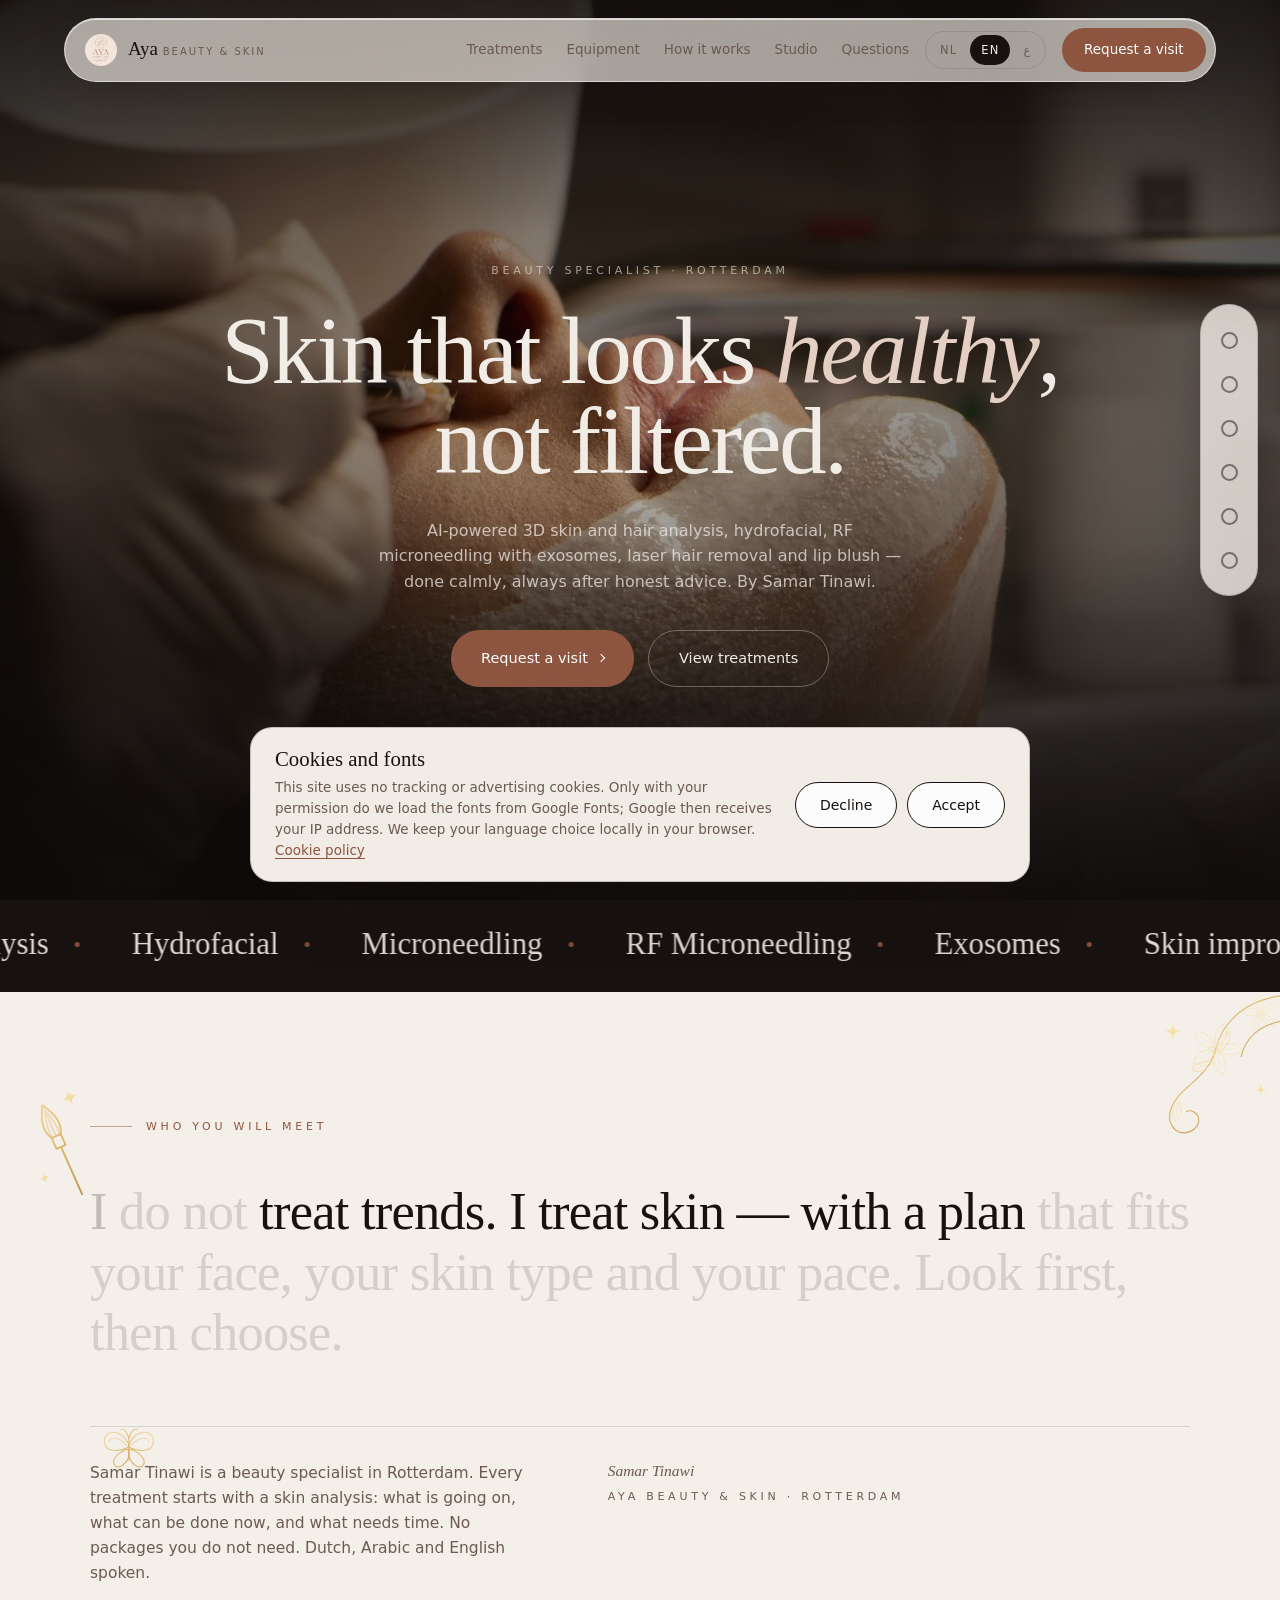
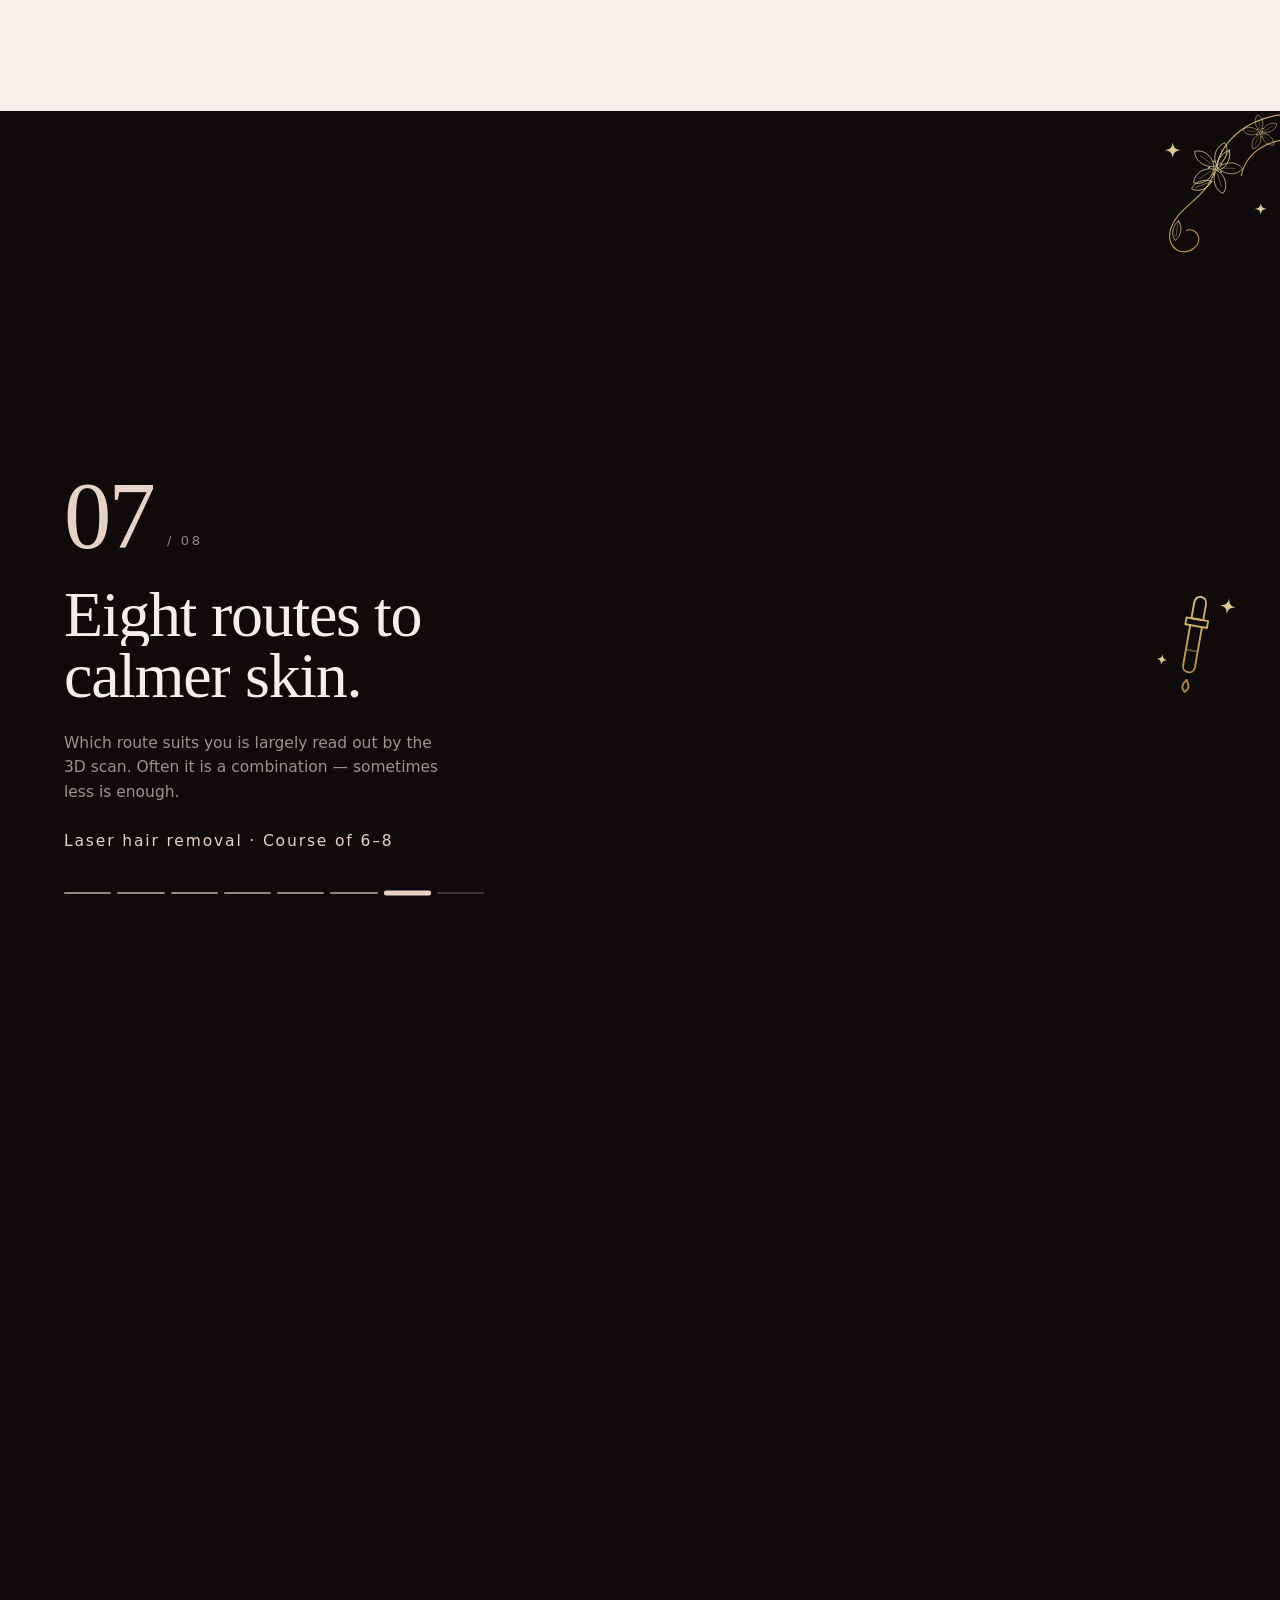
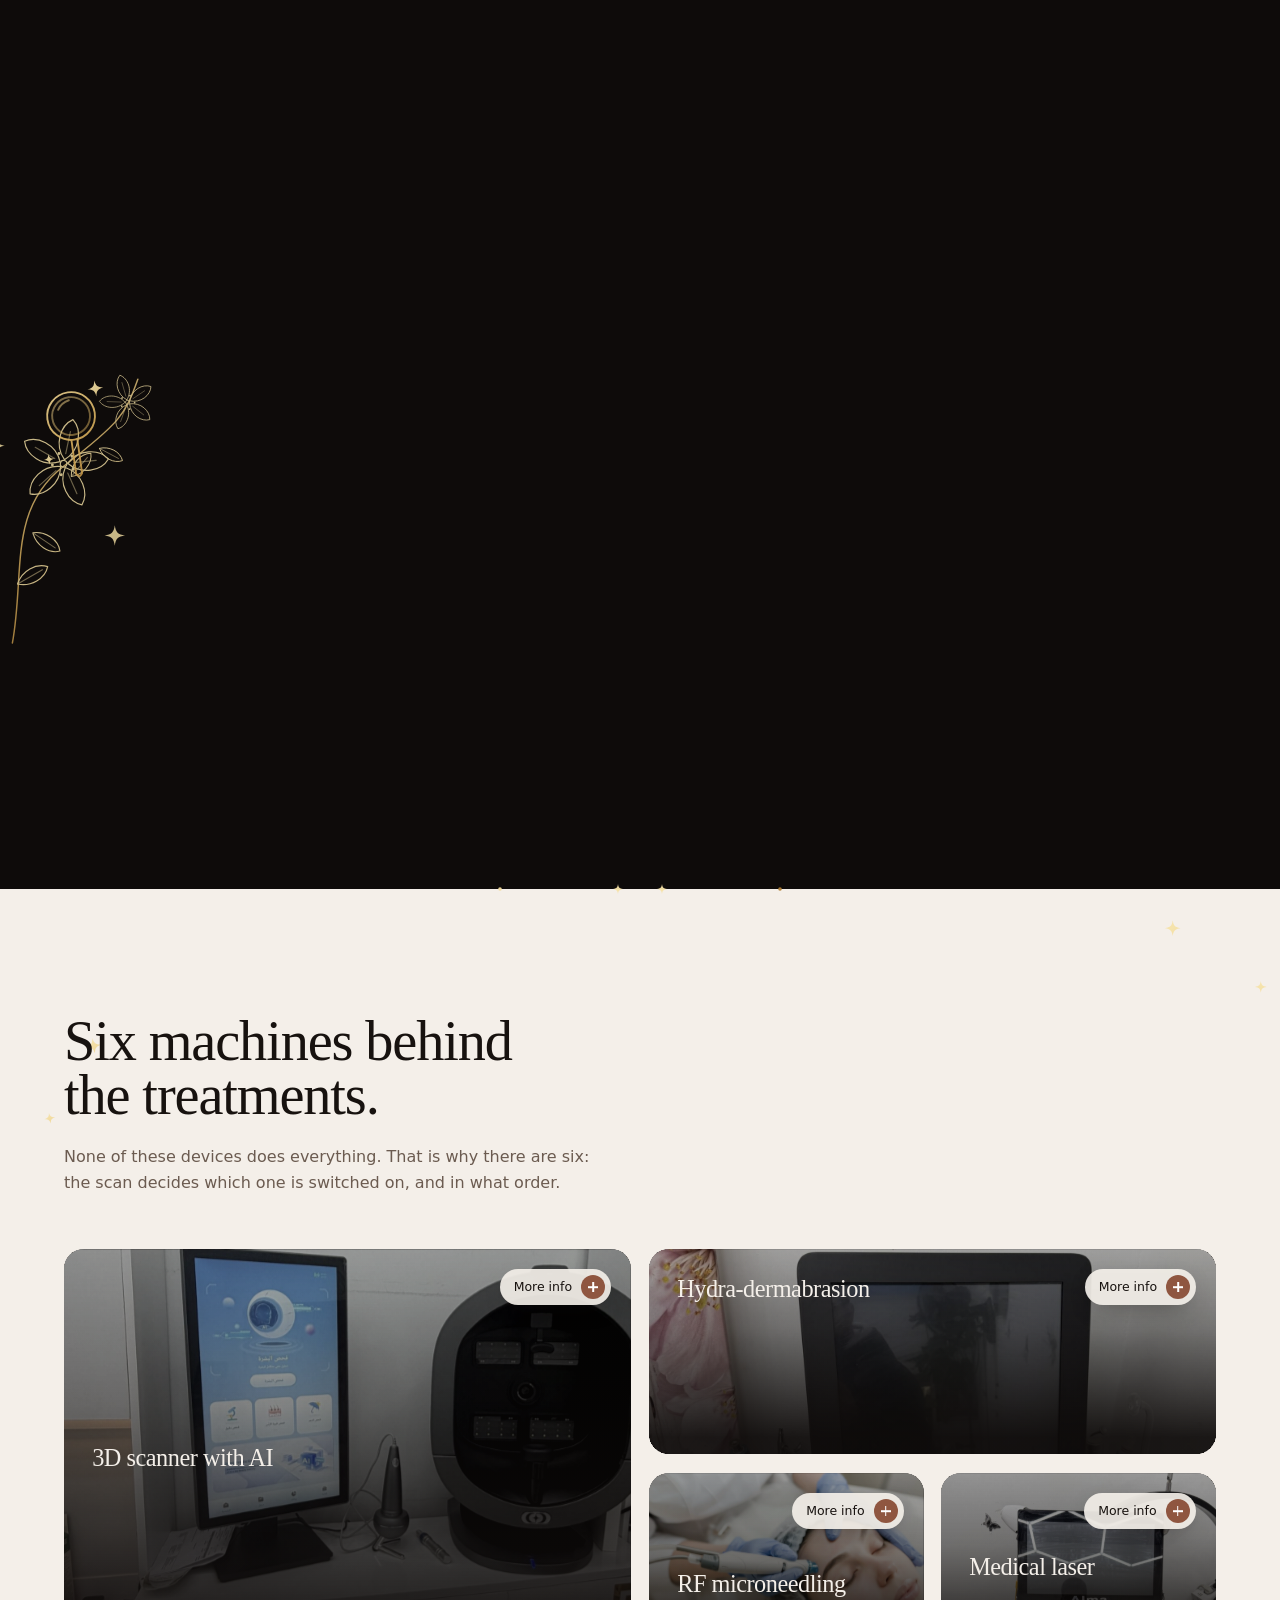
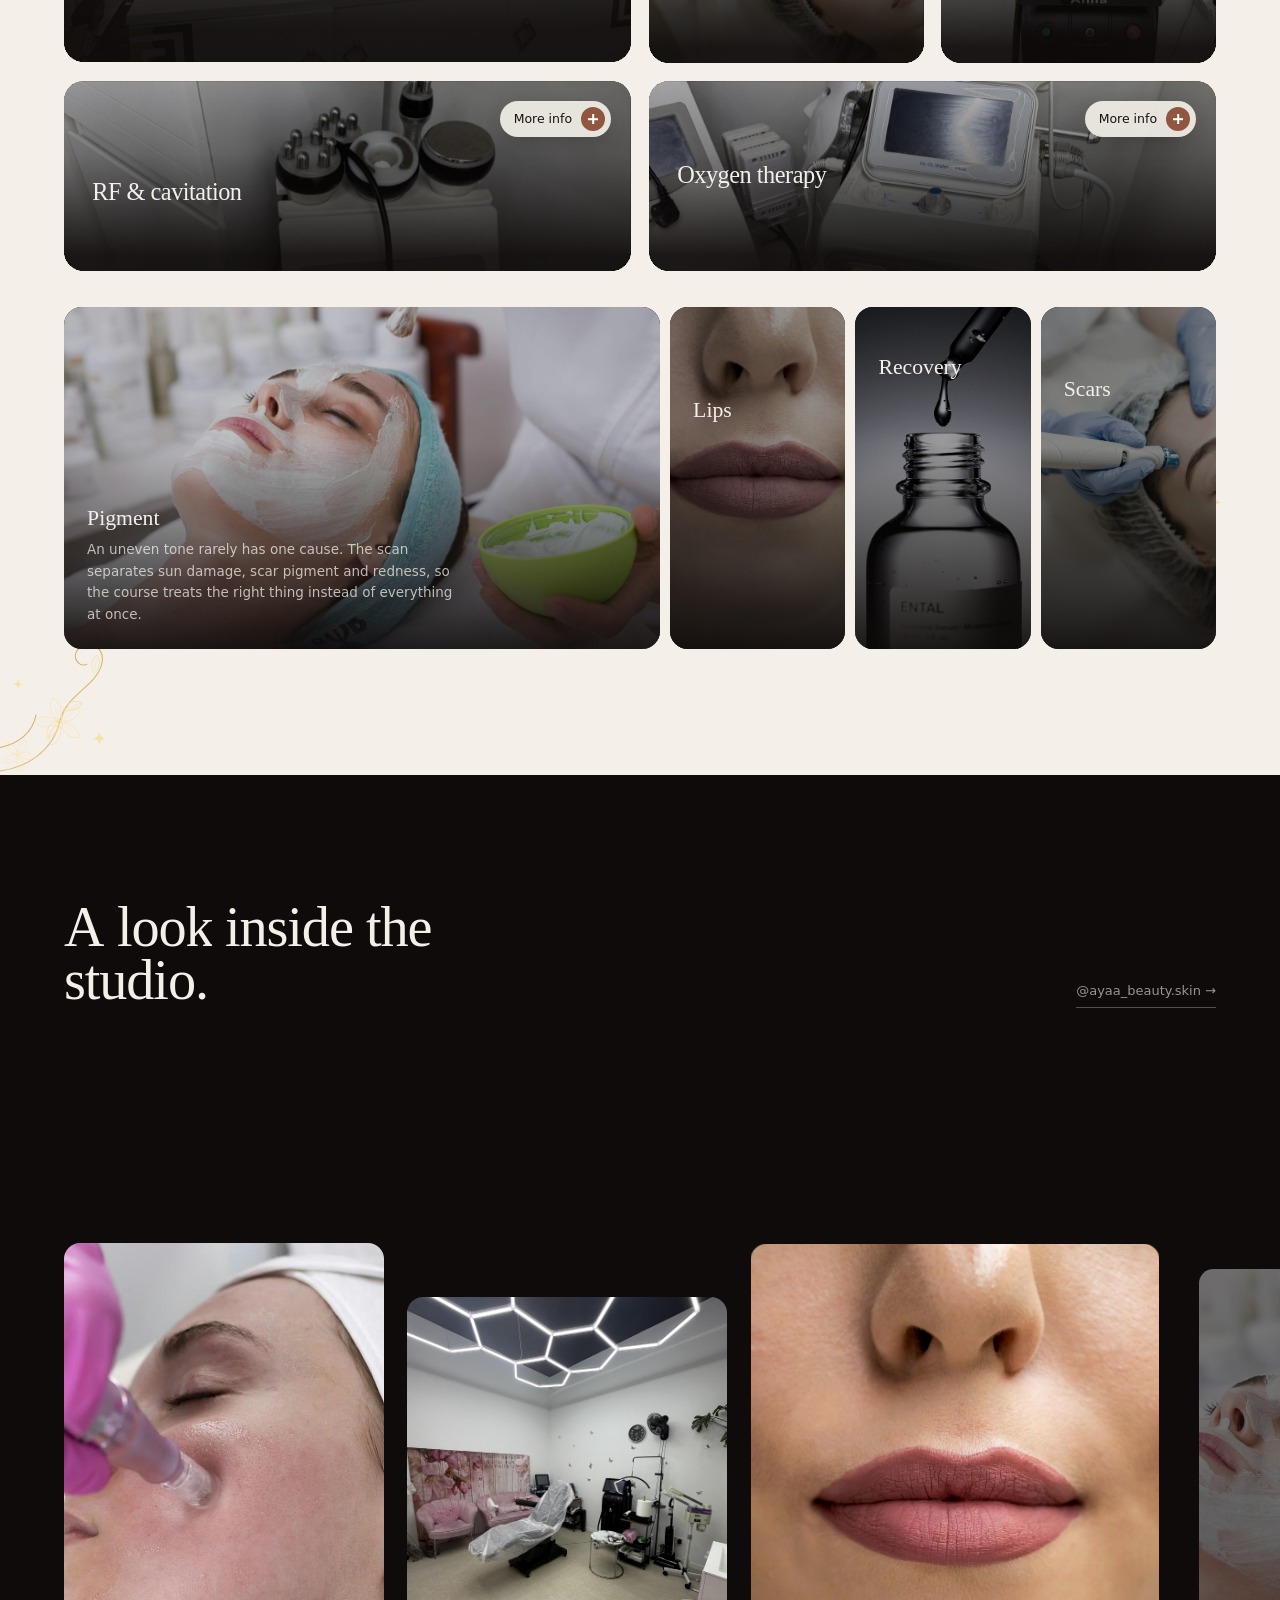
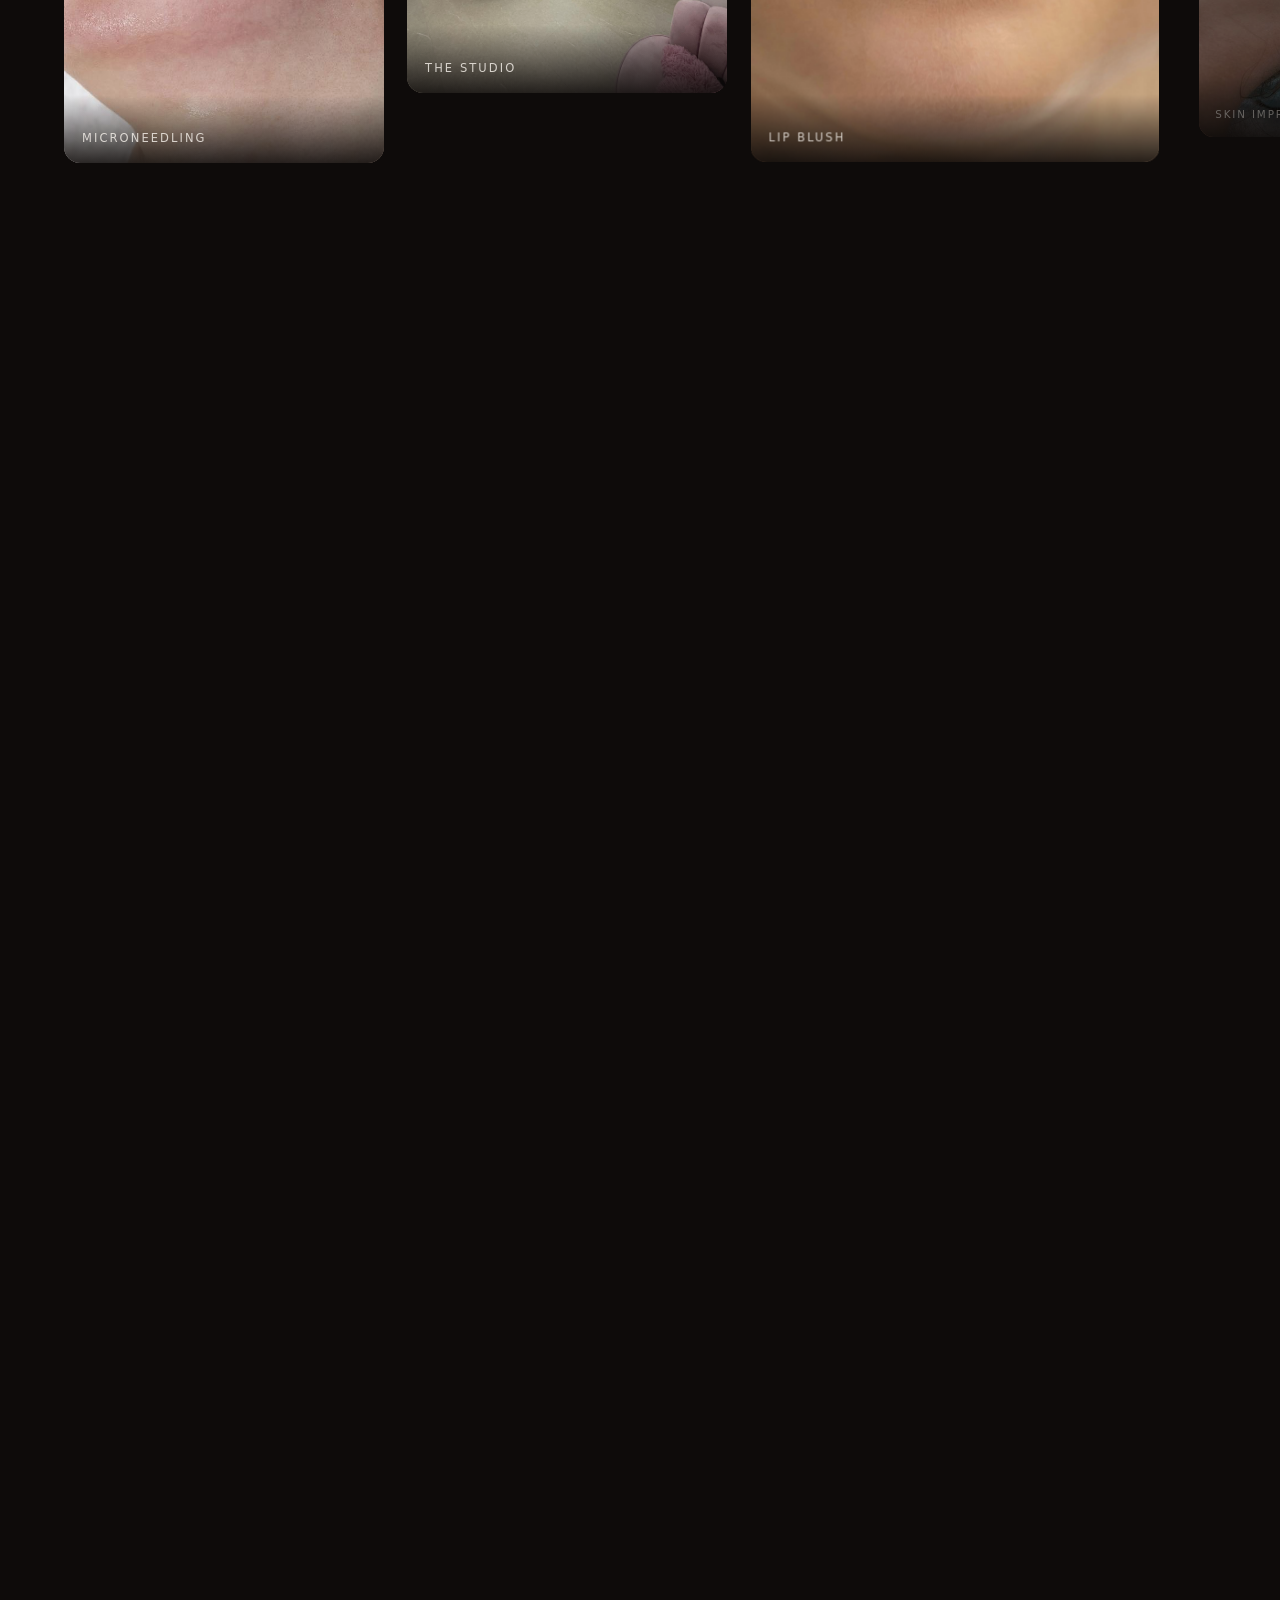
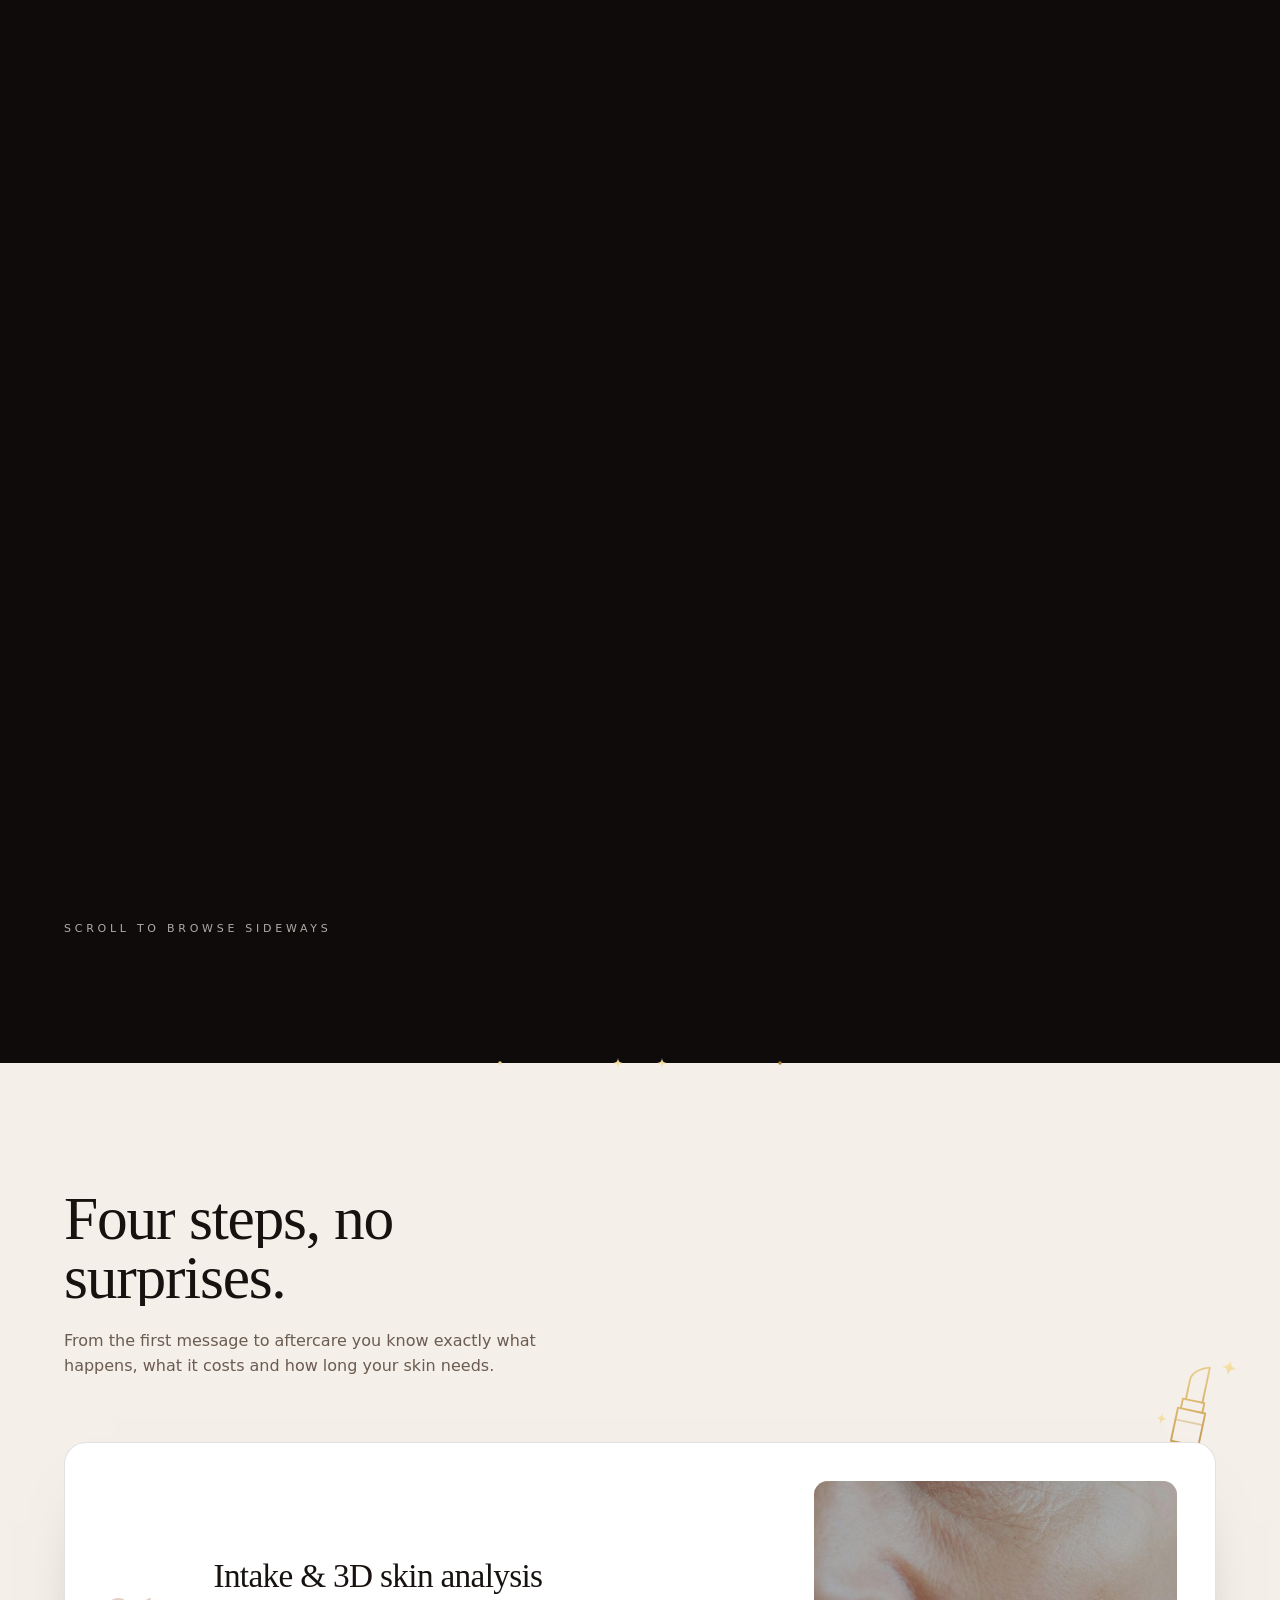
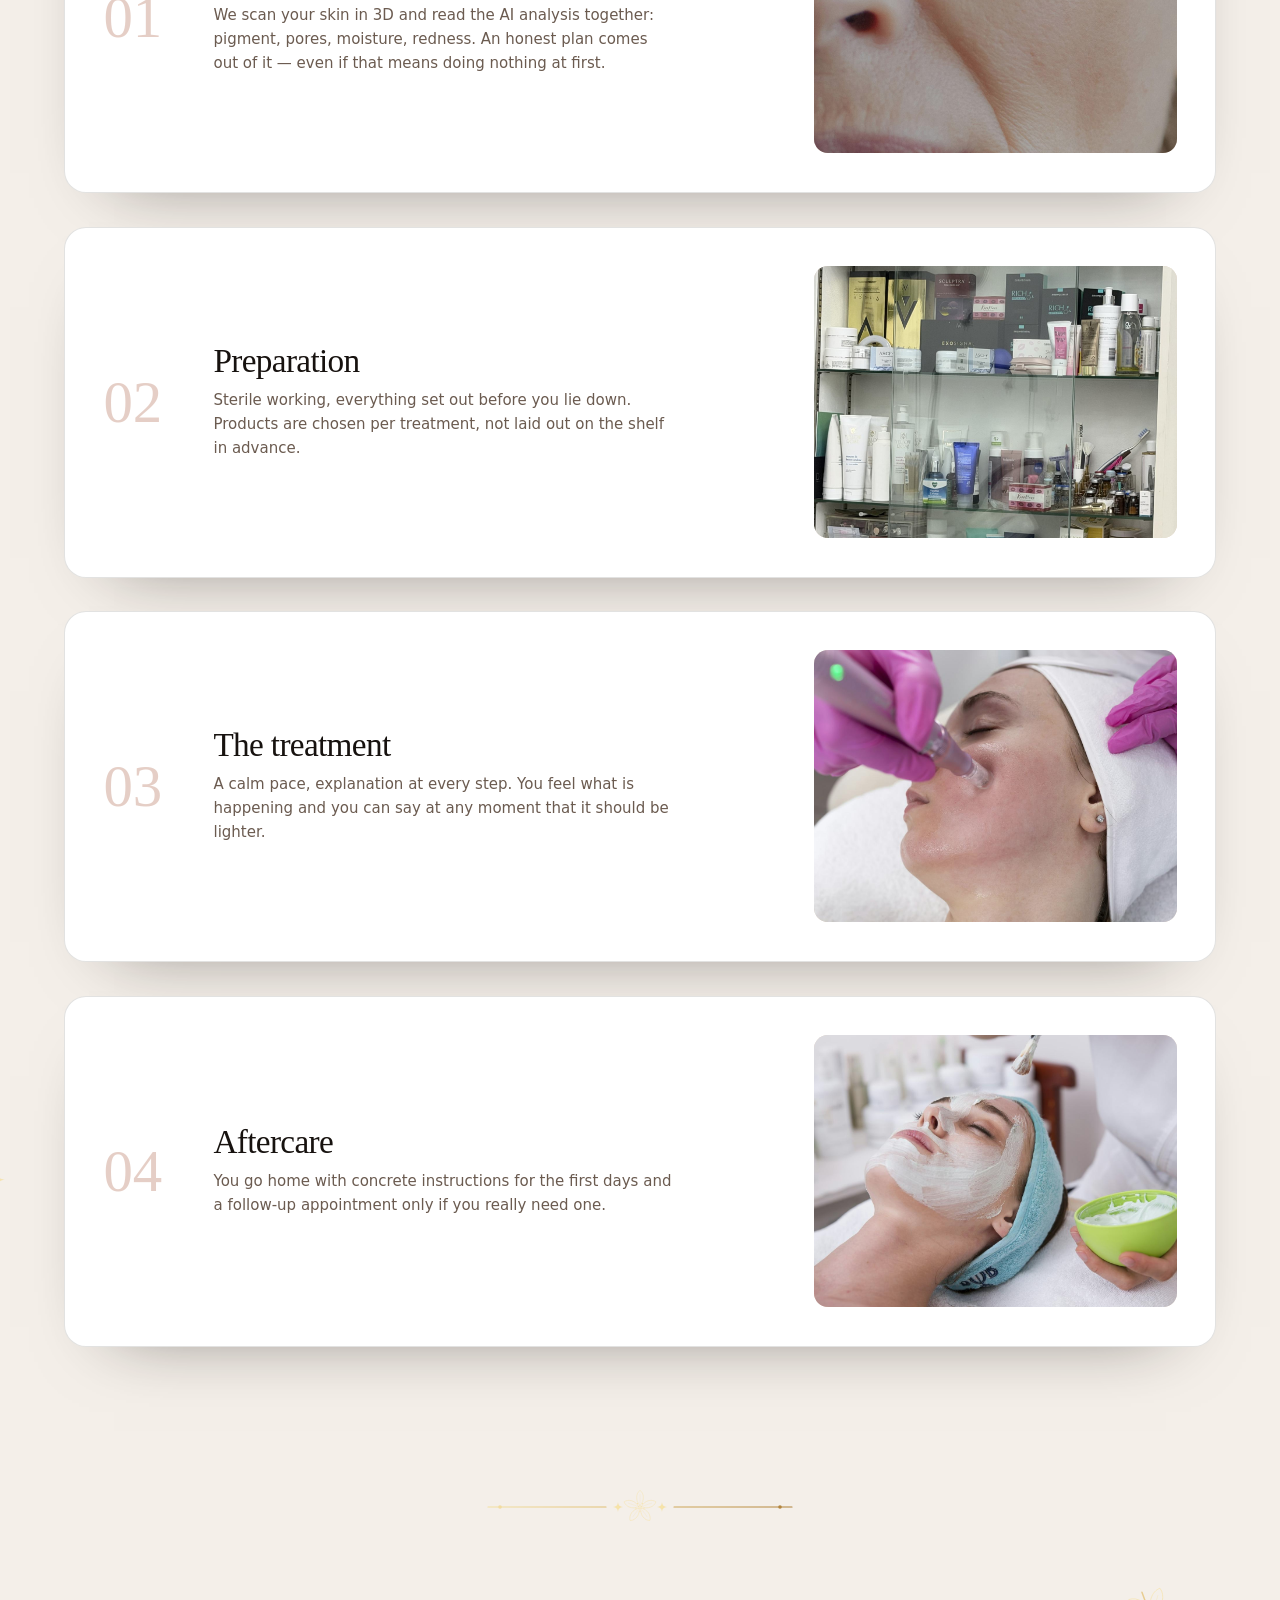
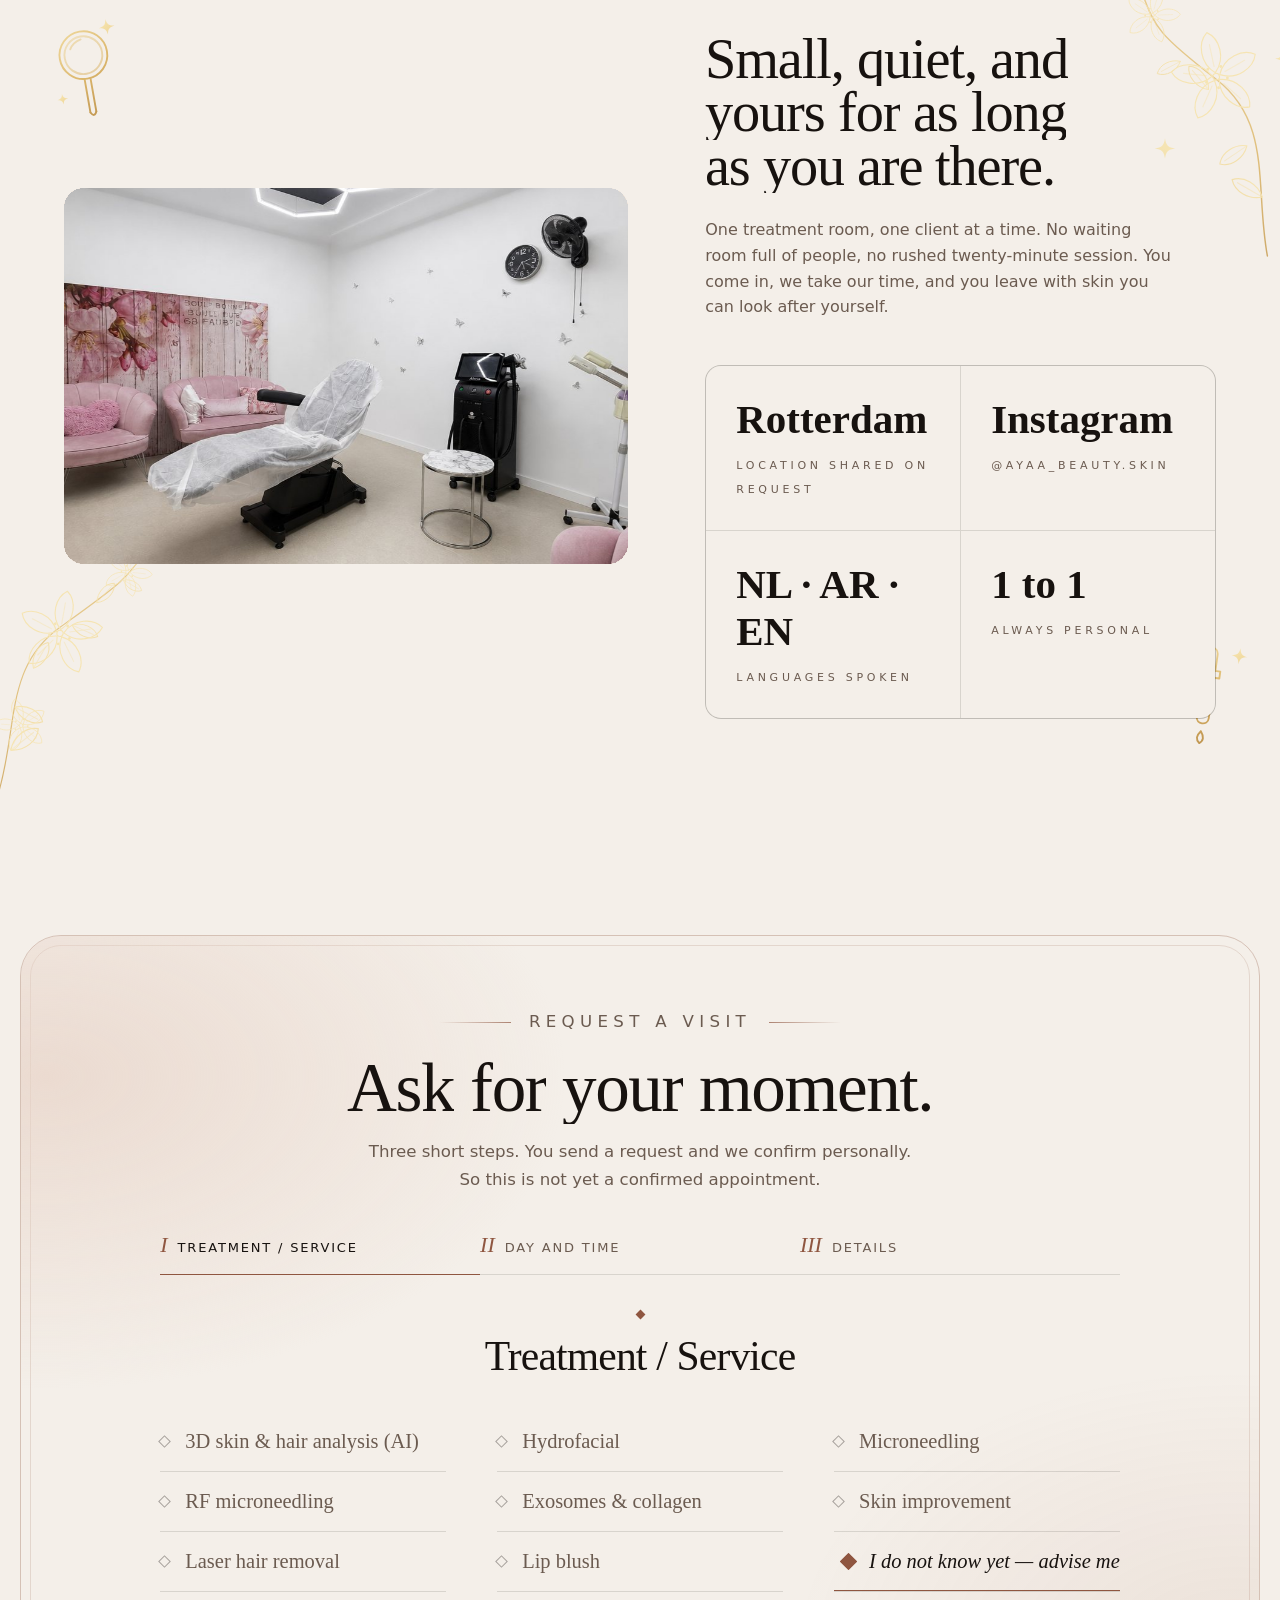
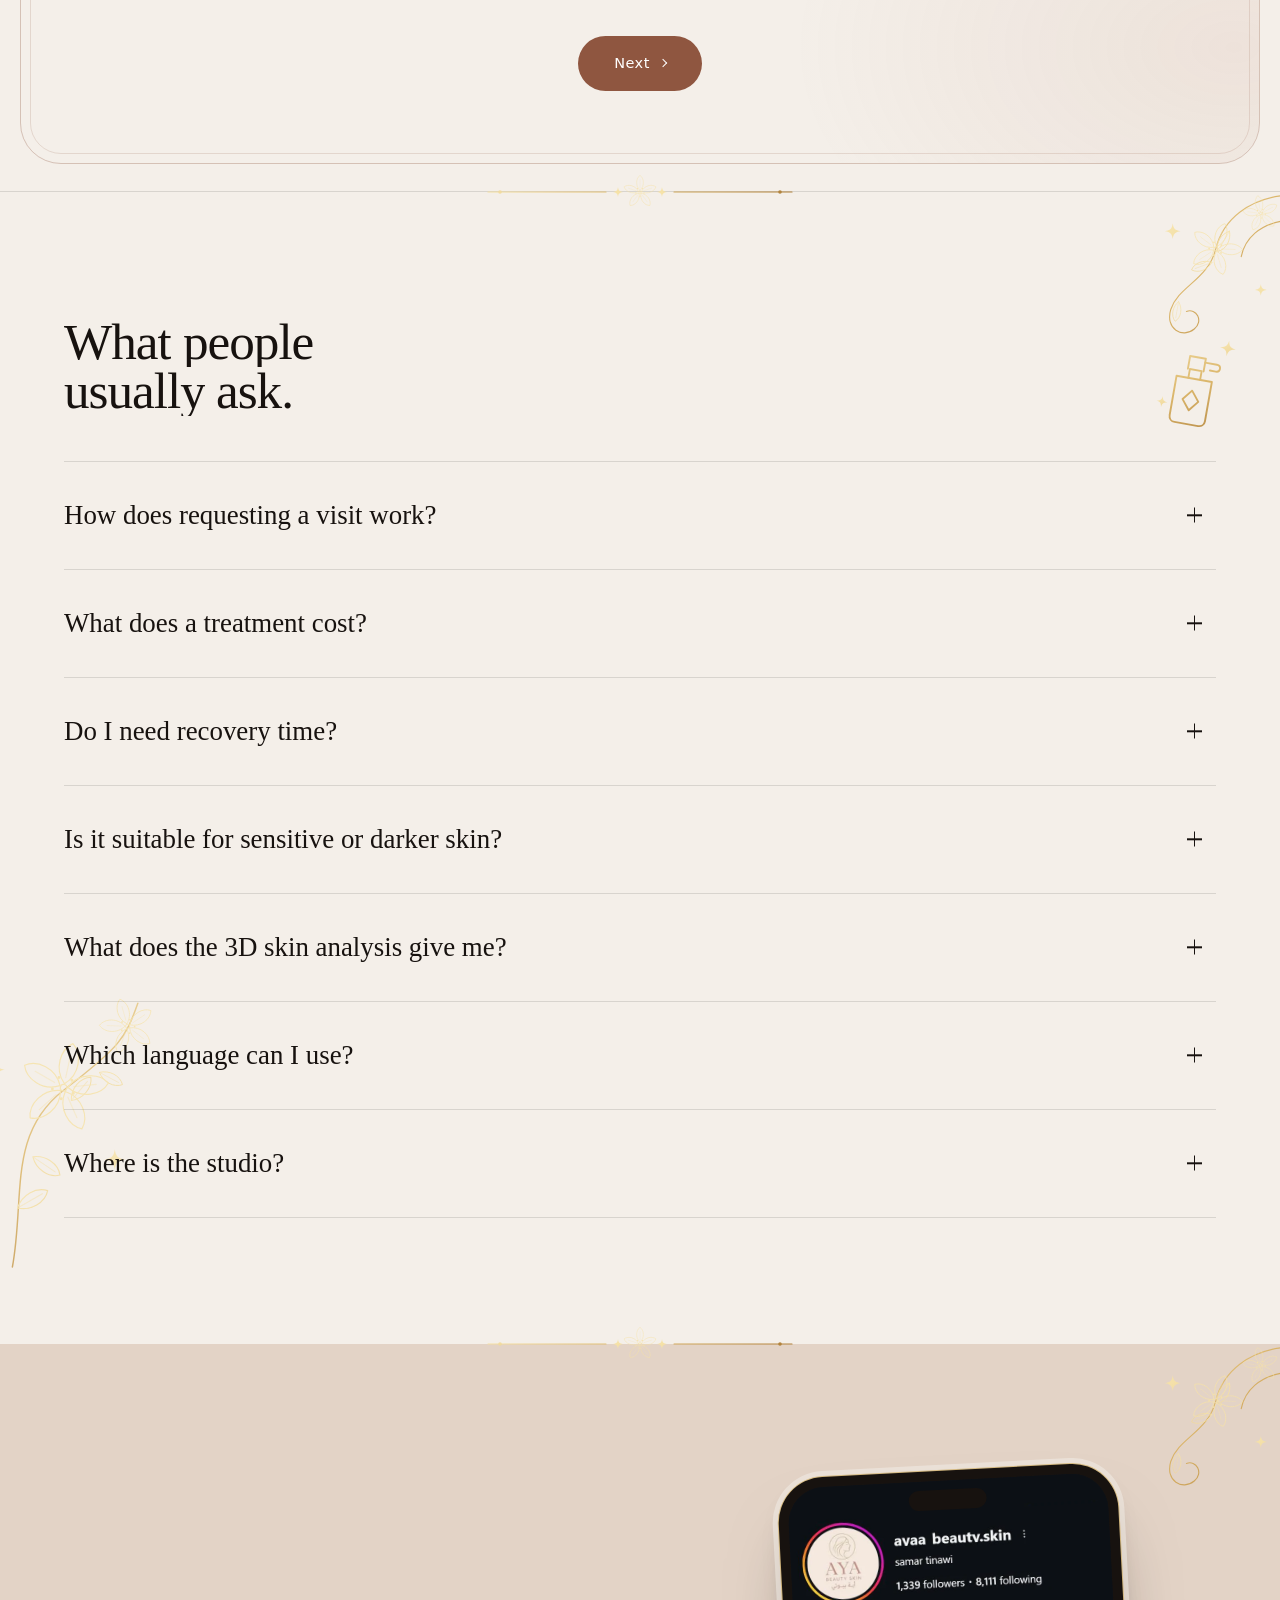
==== commit 07215a74: "Arabic footer credit wording Co-Authored-By: Claude Sonnet 5.5 <noreply@anthropic.com>" ====
--- a/index.html
+++ b/index.html
@@ -2443,7 +2443,7 @@
   cBtn2:'شوفي إنستغرام',
   fBrand:'آية للجمال والعناية بالبشرة', fContact:'تواصل', fCity:'روتردام، هولندا', 
   fTreat:'العلاجات', fT1:'تحليل بشرة وشعر', fT2:'هيدروفيشل', fT3:'ميكرونيدلينغ RF', fT4:'إزالة الشعر بالليزر',
-  fCopy:'آية للجمال والعناية بالبشرة — سمر تيناوي', fCredit:'جميع الحقوق محفوظة لـ Abbas Group B.V.', fRole:'أخصائية عناية بالبشرة · روتردام',
+  fCopy:'آية للجمال والعناية بالبشرة — سمر تيناوي', fCredit:'جميع الحقوق محفوظة الى عباس غروب', fRole:'أخصائية عناية بالبشرة · روتردام',
 
   pages: {
     analyse: { t:'تحليل ثلاثي الأبعاد للبشرة والشعر', b:'<p>كل موعد بستوديو آية بيبدأ من هون، حتى لو جيتِ أصلاً لشي تاني. السكانر بيصوّر بشرتك بثلاثة أبعاد وبيطلّع أرقام: توزيع التصبغ، حجم المسام، نسبة الترطيب، الاحمرار، الخطوط الرفيعة — وعلى فروة الراس كثافة الشعر ونموّه.</p><p>النتيجة مش ورقة بتشوفيها مرة وبترميها. سمر بتقرا معك الأرقام وبتحوّلها لخطة: أي علاج منطقي هلق، وأيا ممكن يستنى، وليش. بعد الكورس، نفس السكان بينعاد، فالتحسّن بتشوفيه بالأرقام مو بس بالإحساس.</p><p>المدة: حوالي 30 دقيقة. بدون تحضير، وبدون نقاهة. مناسب لكتير من أنواع وألوان البشرة؛ وإذا في استثناء منحكي فيه قبل.</p>' },
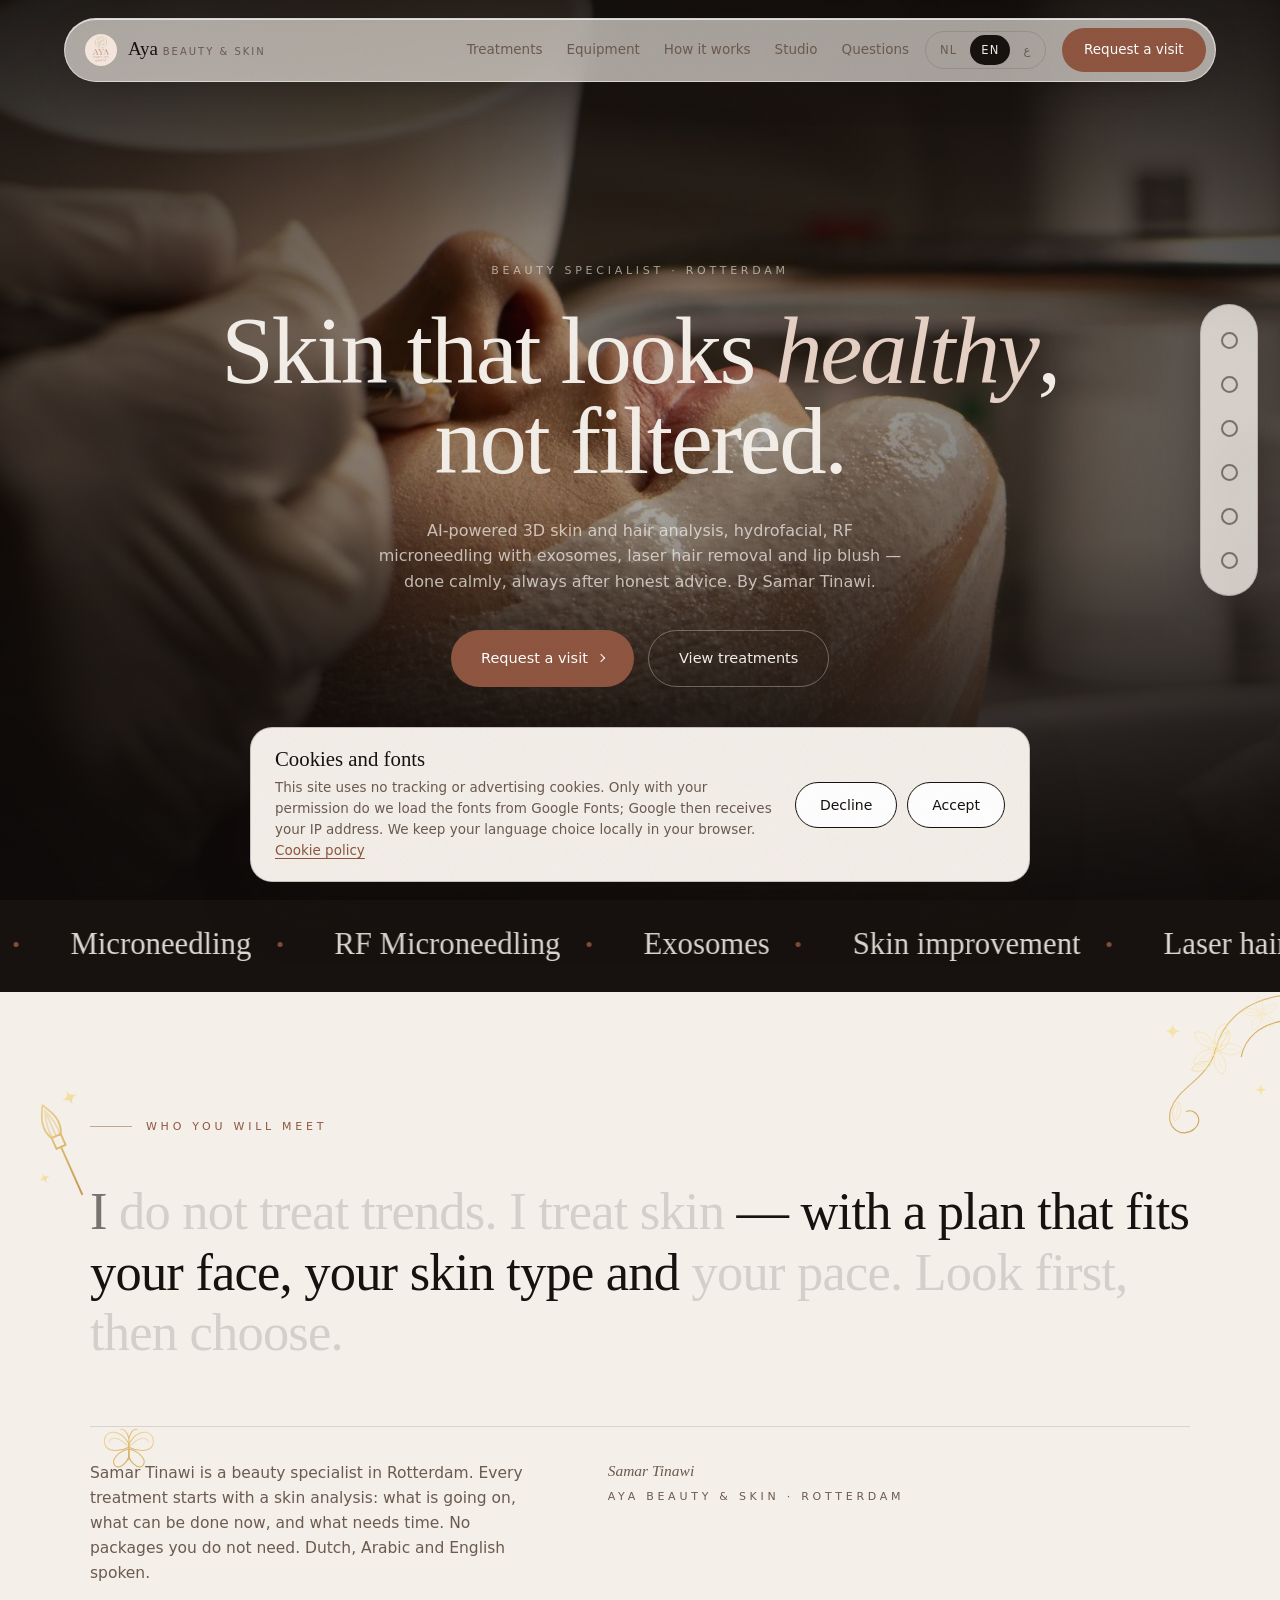
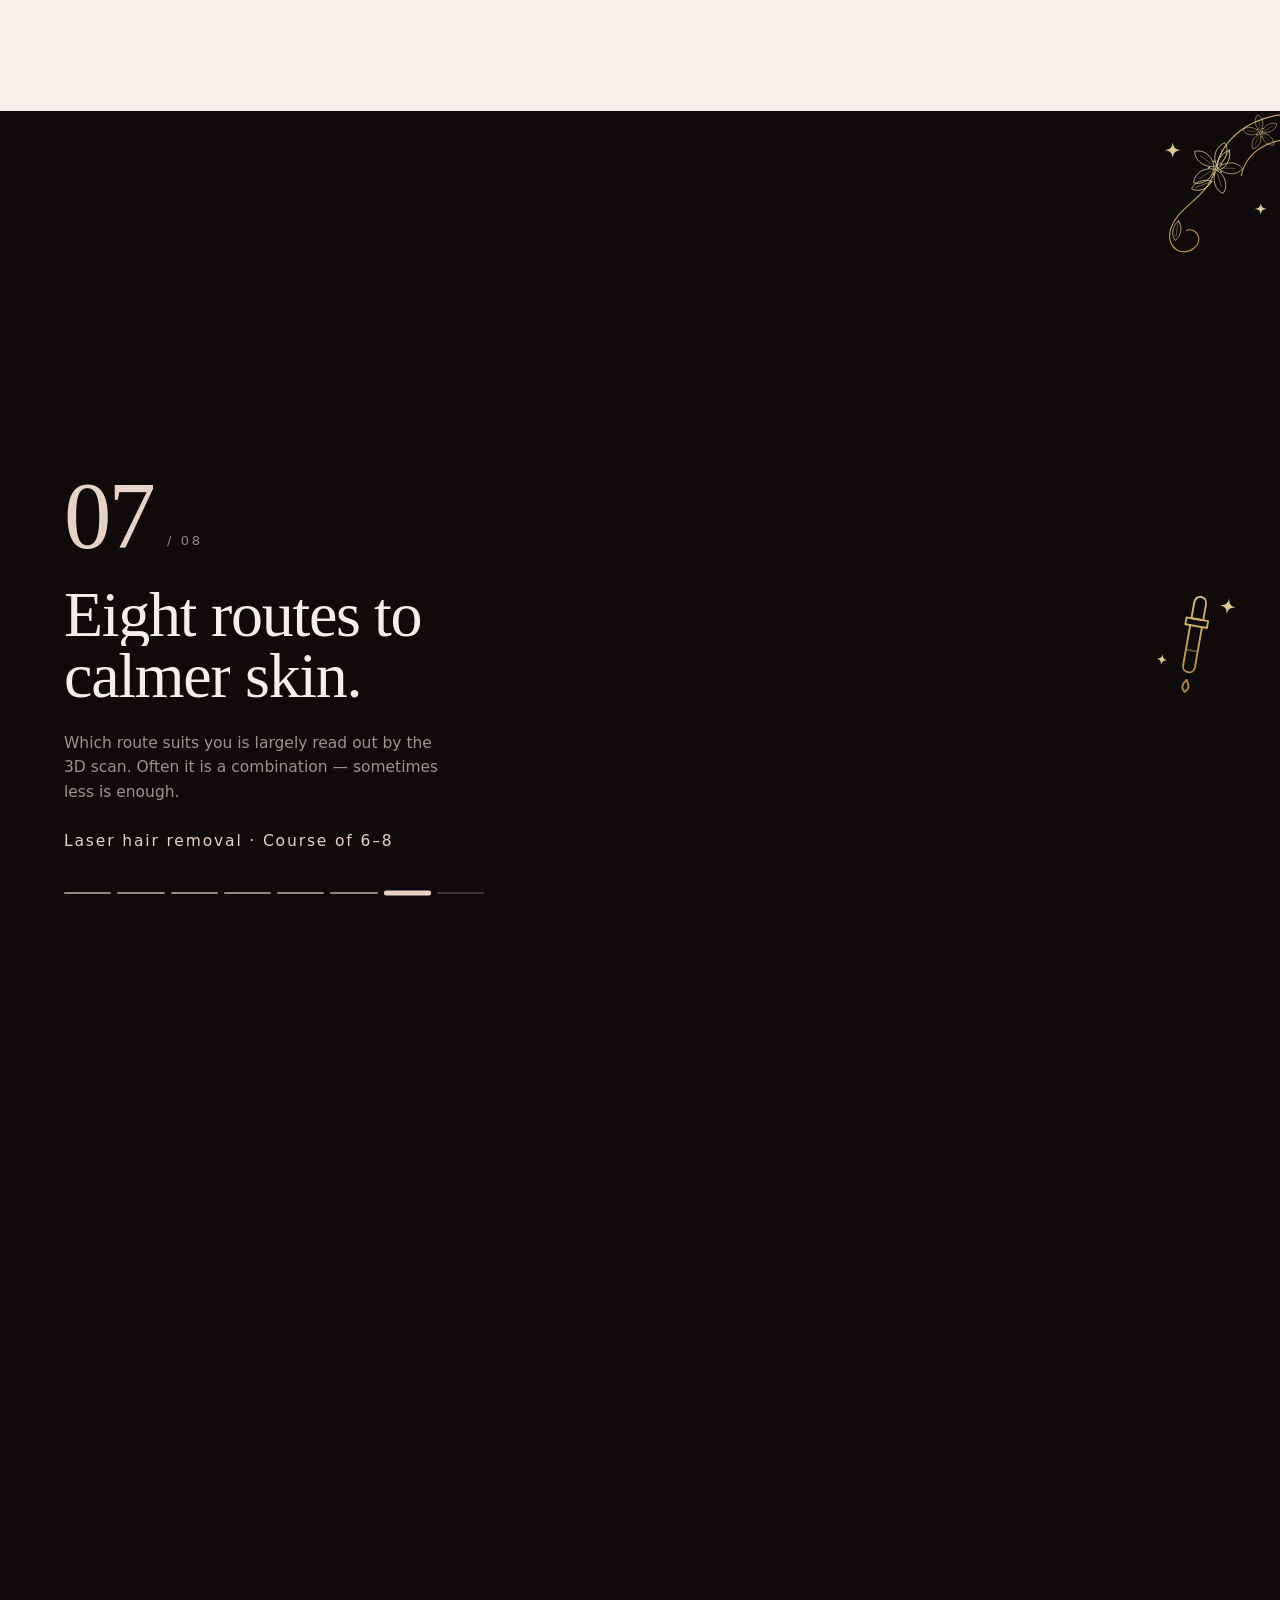
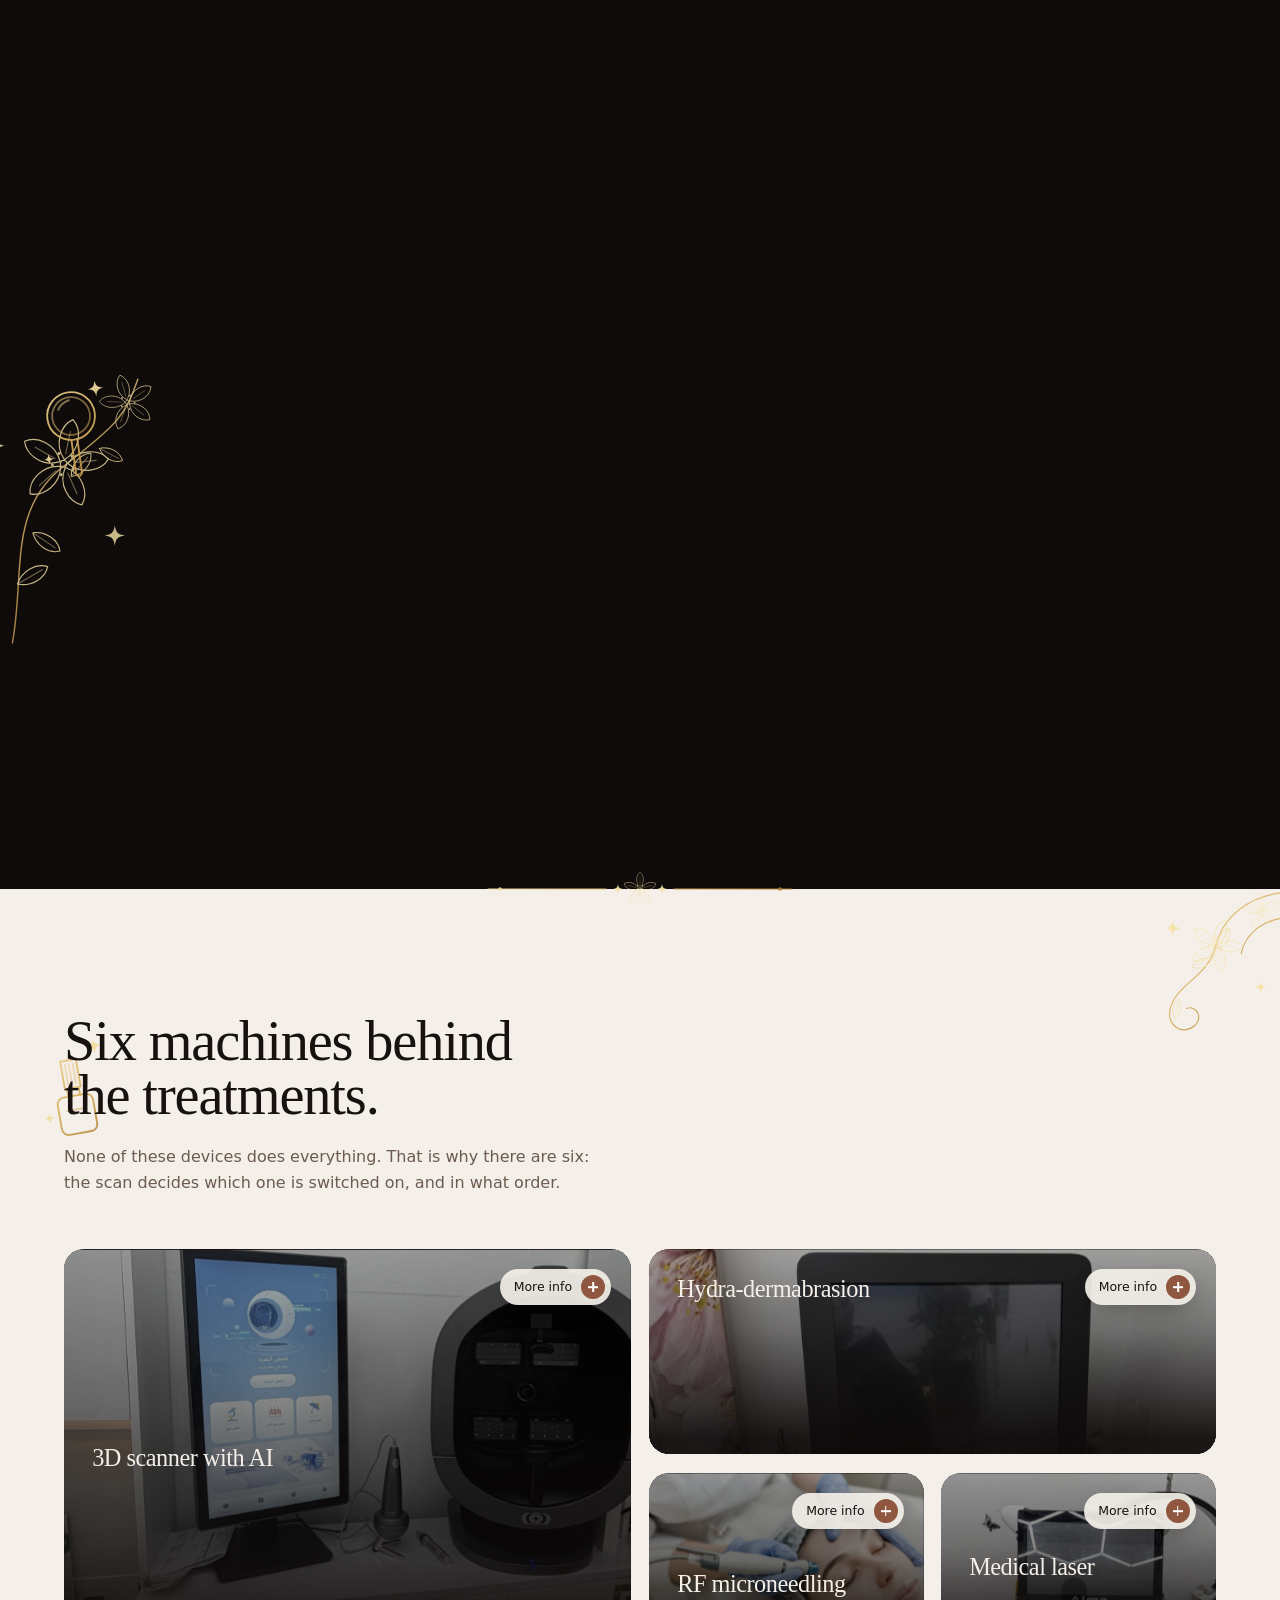
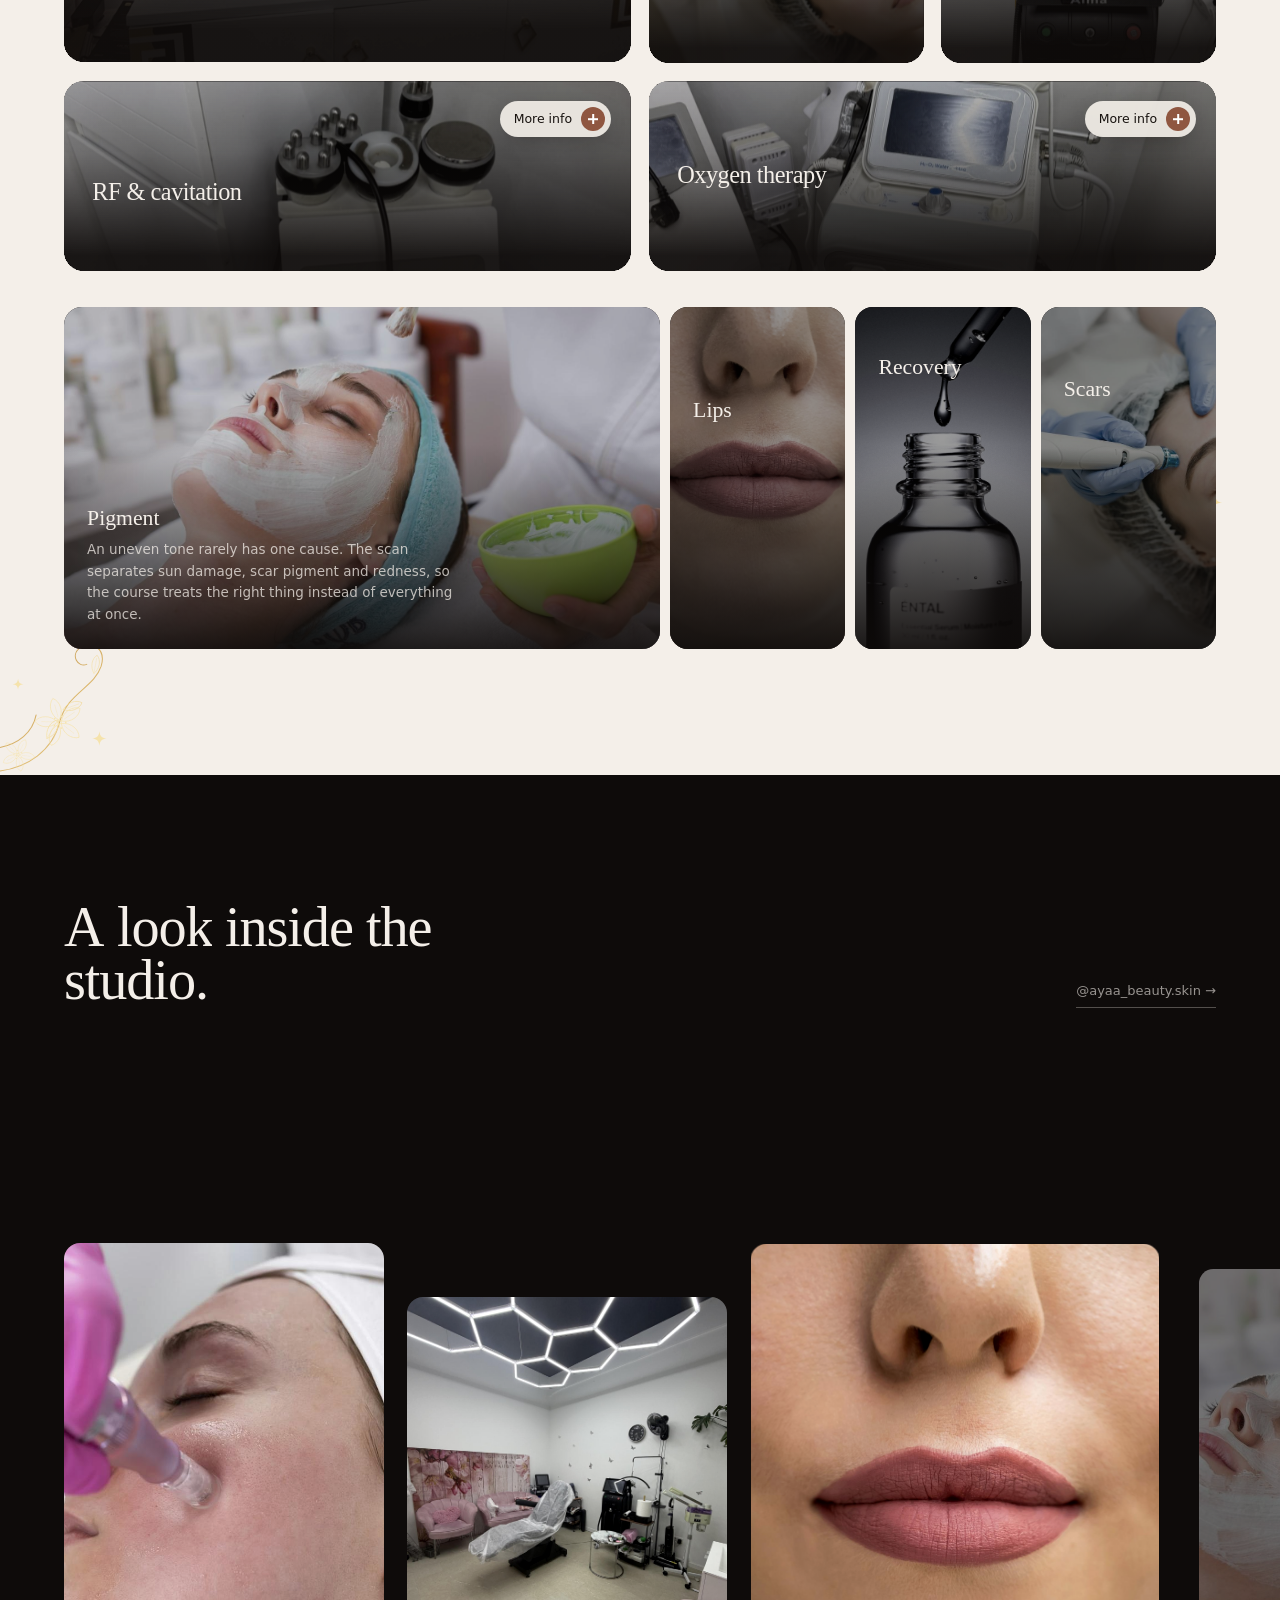
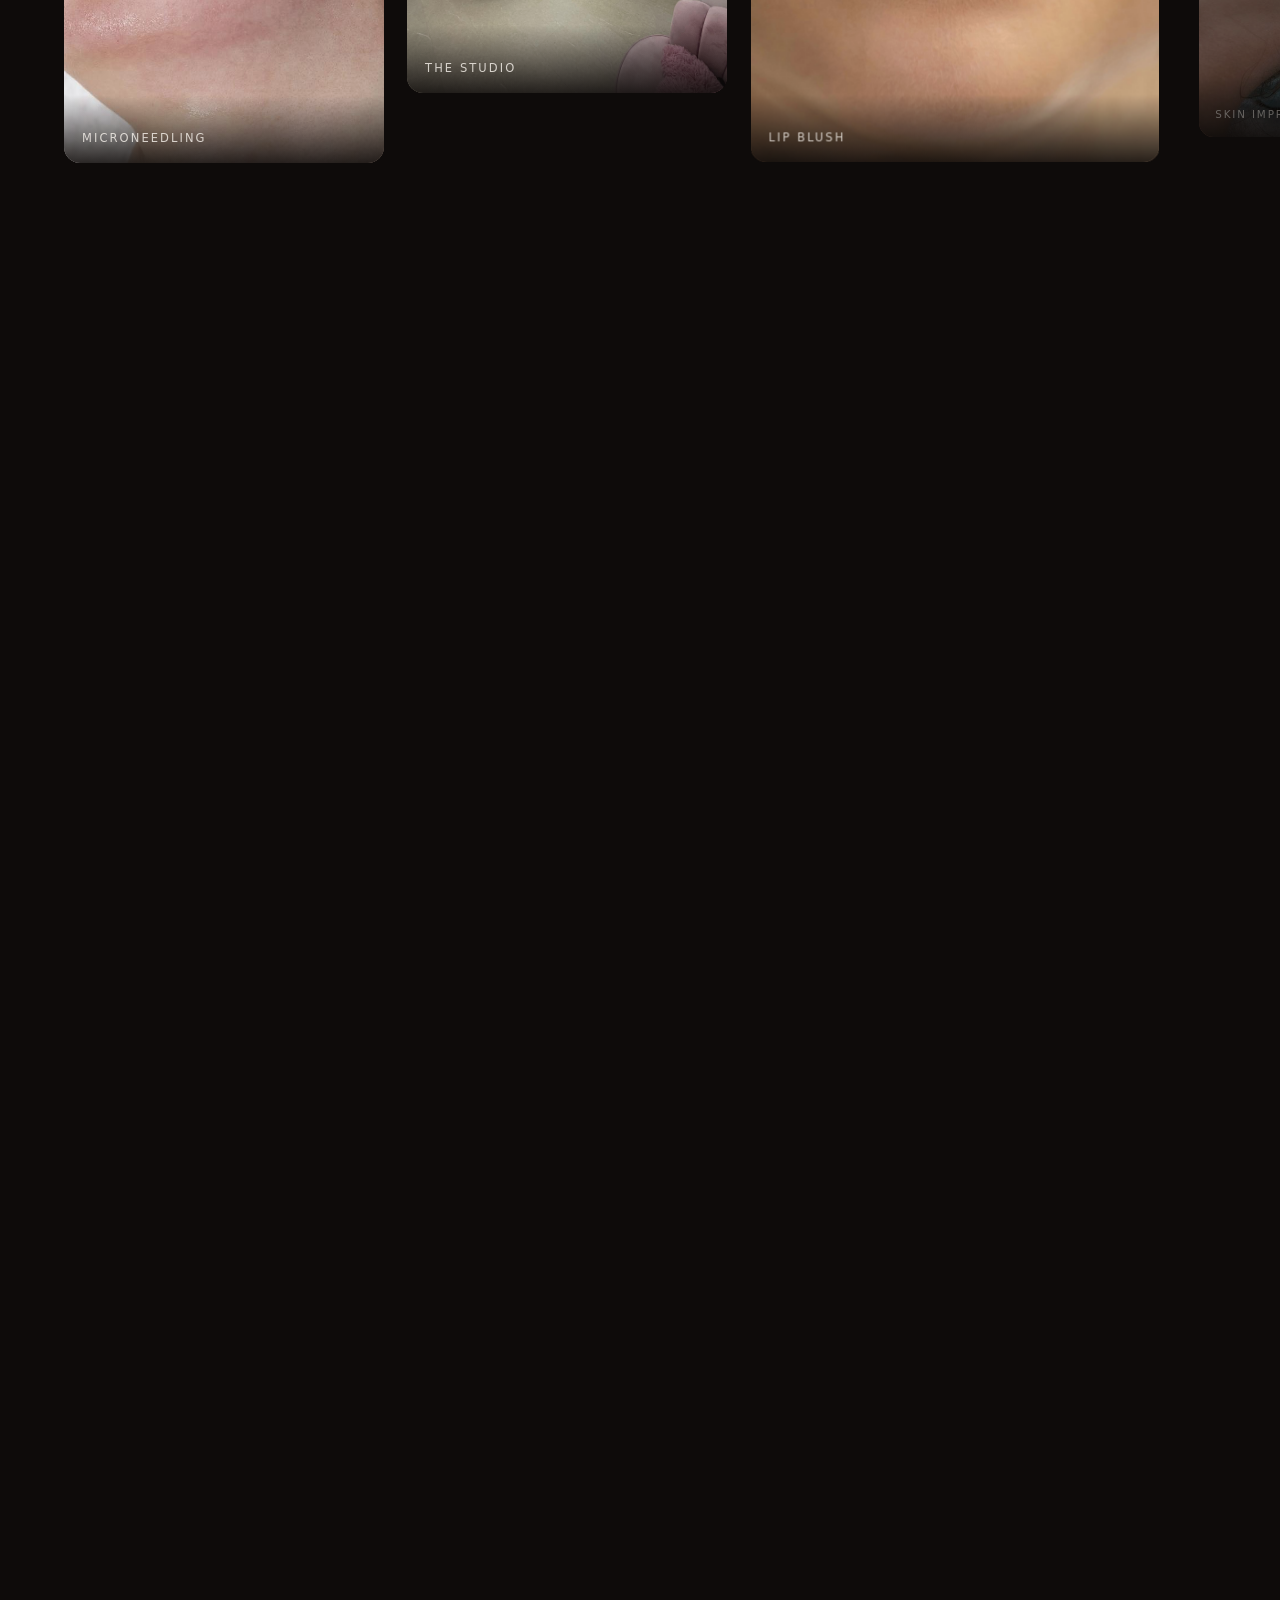
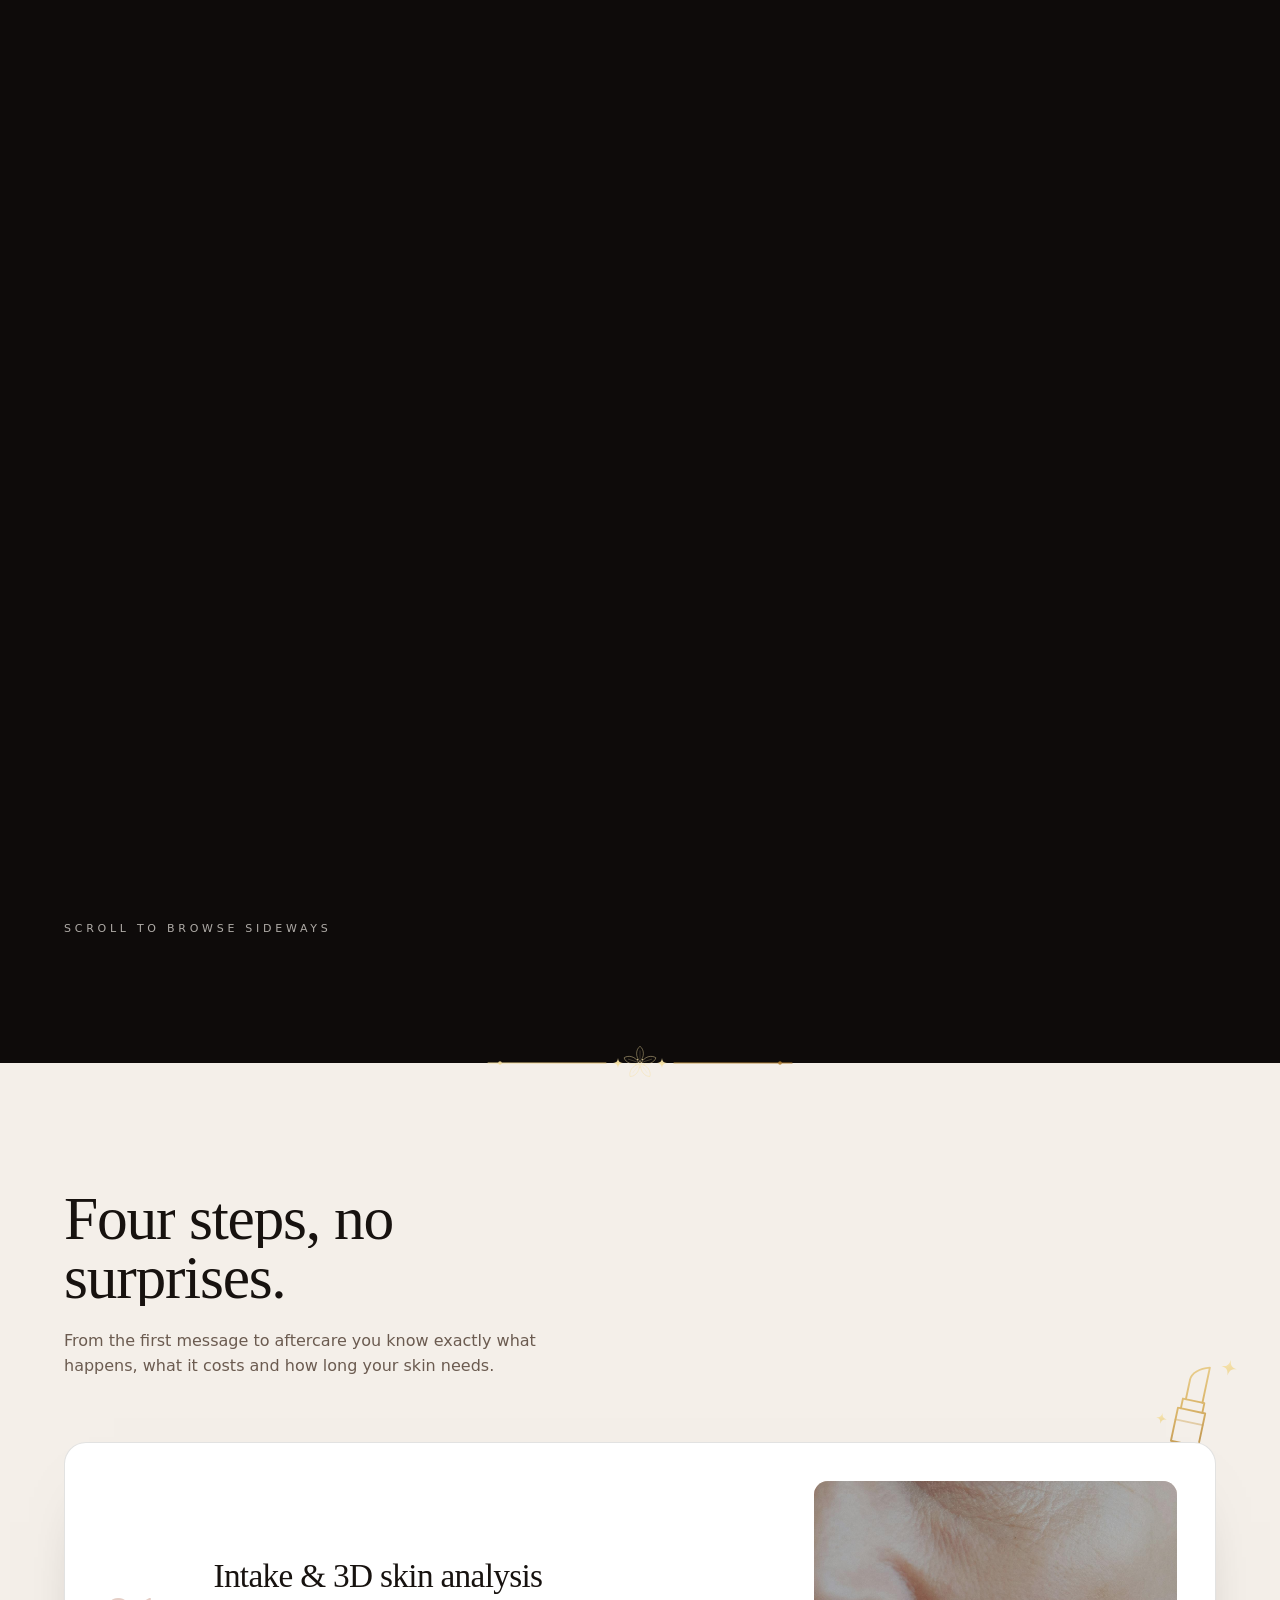
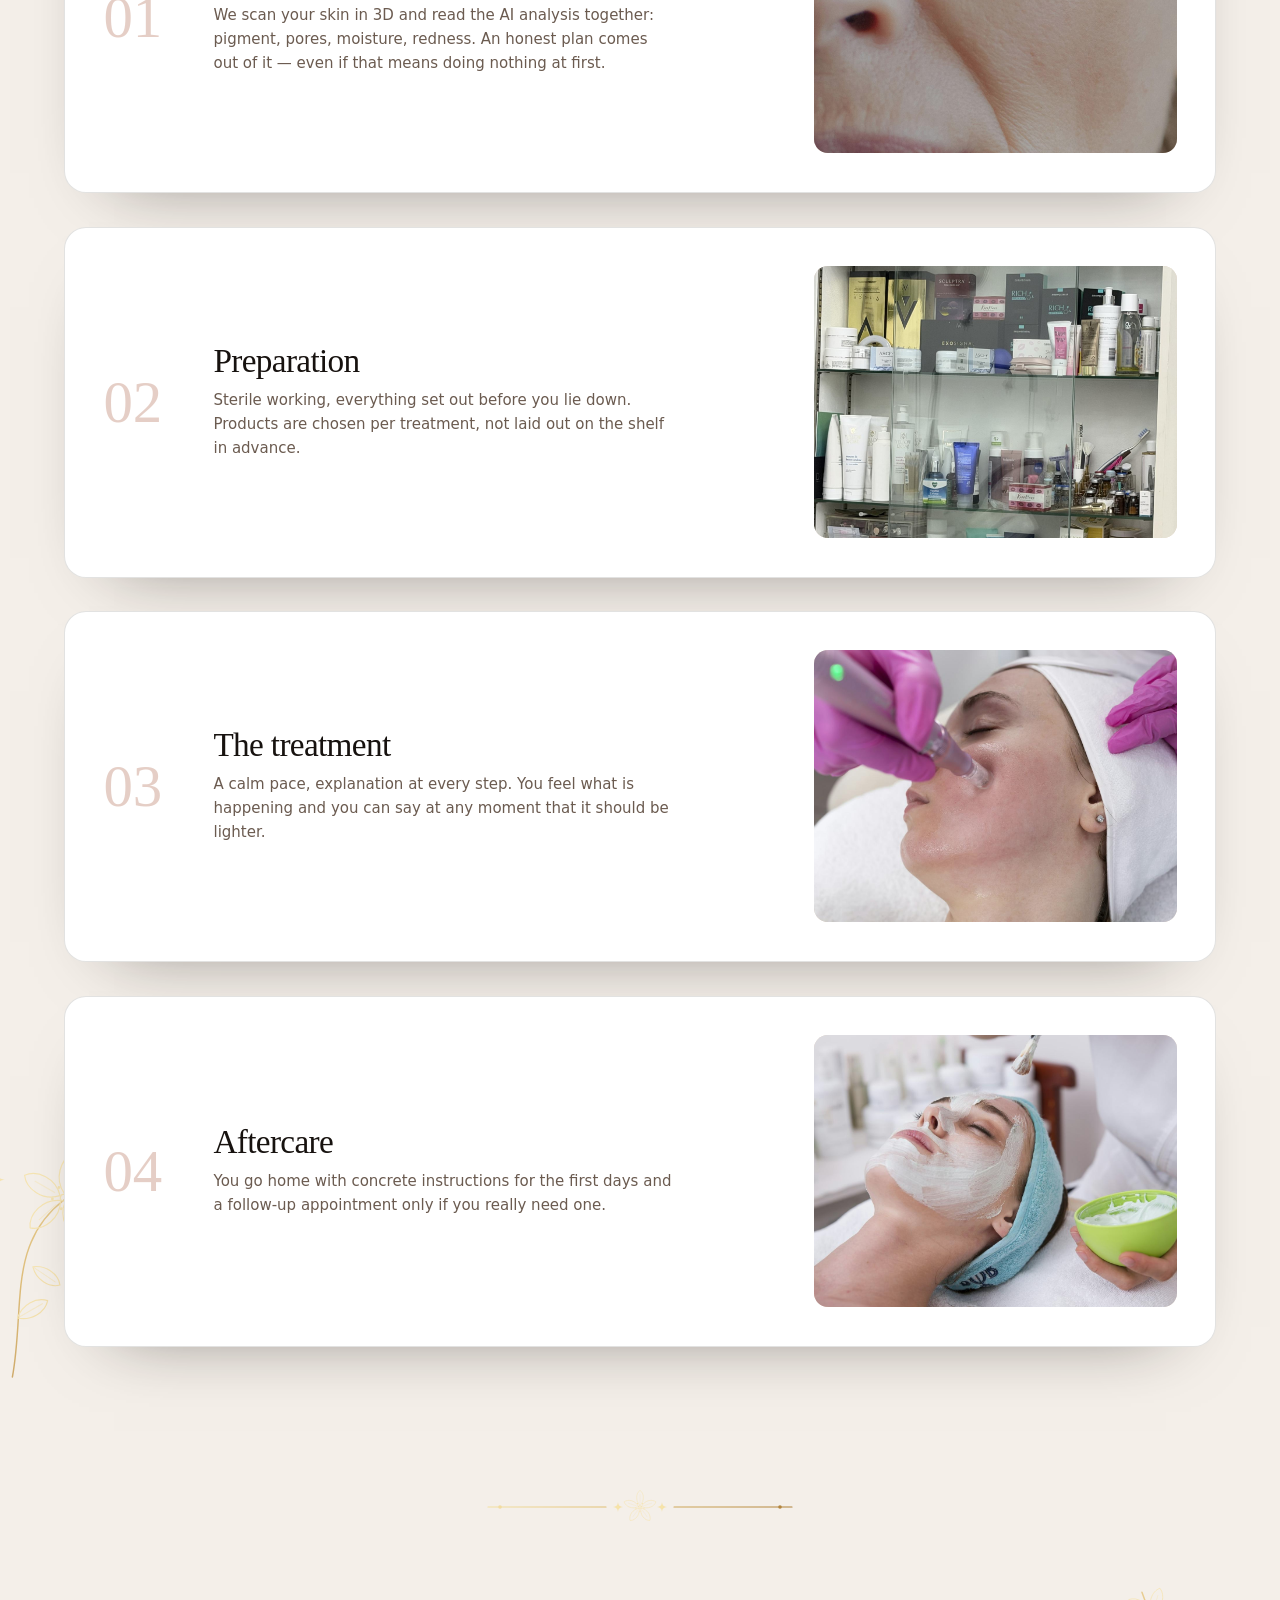
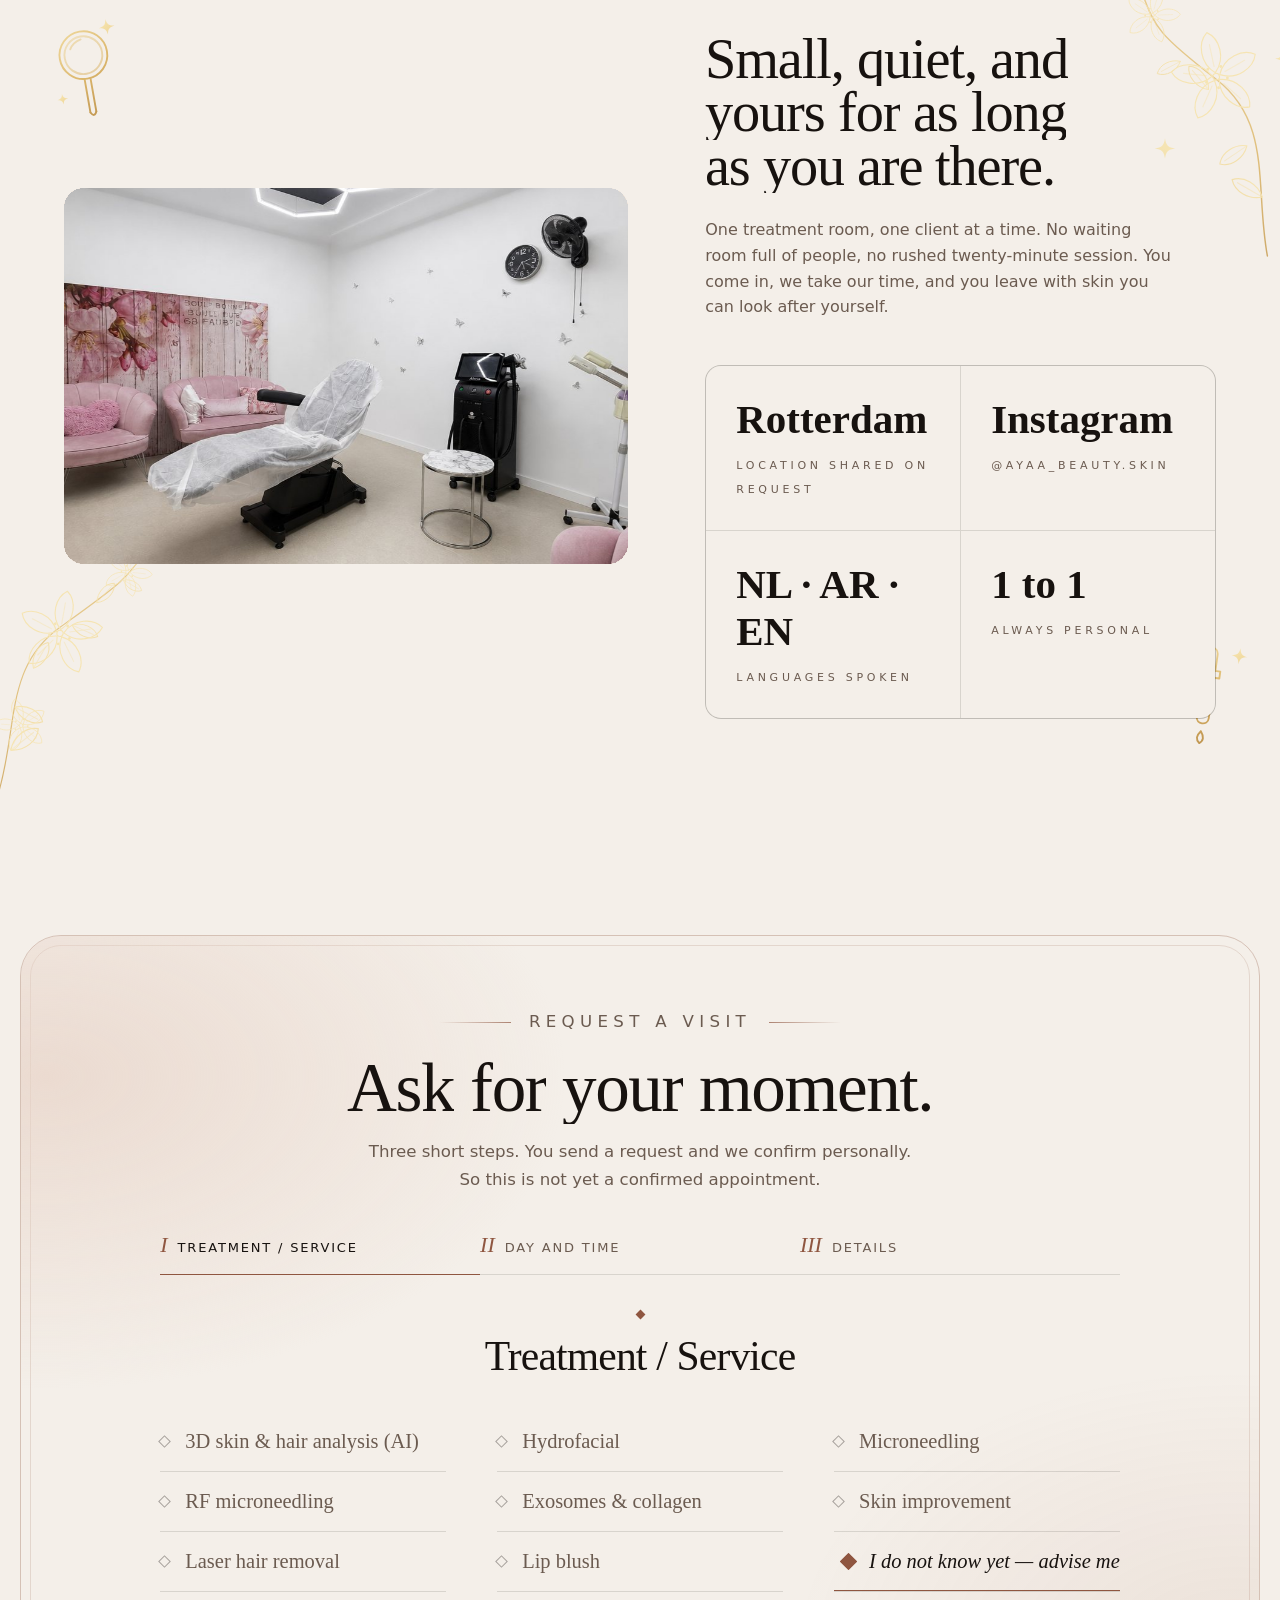
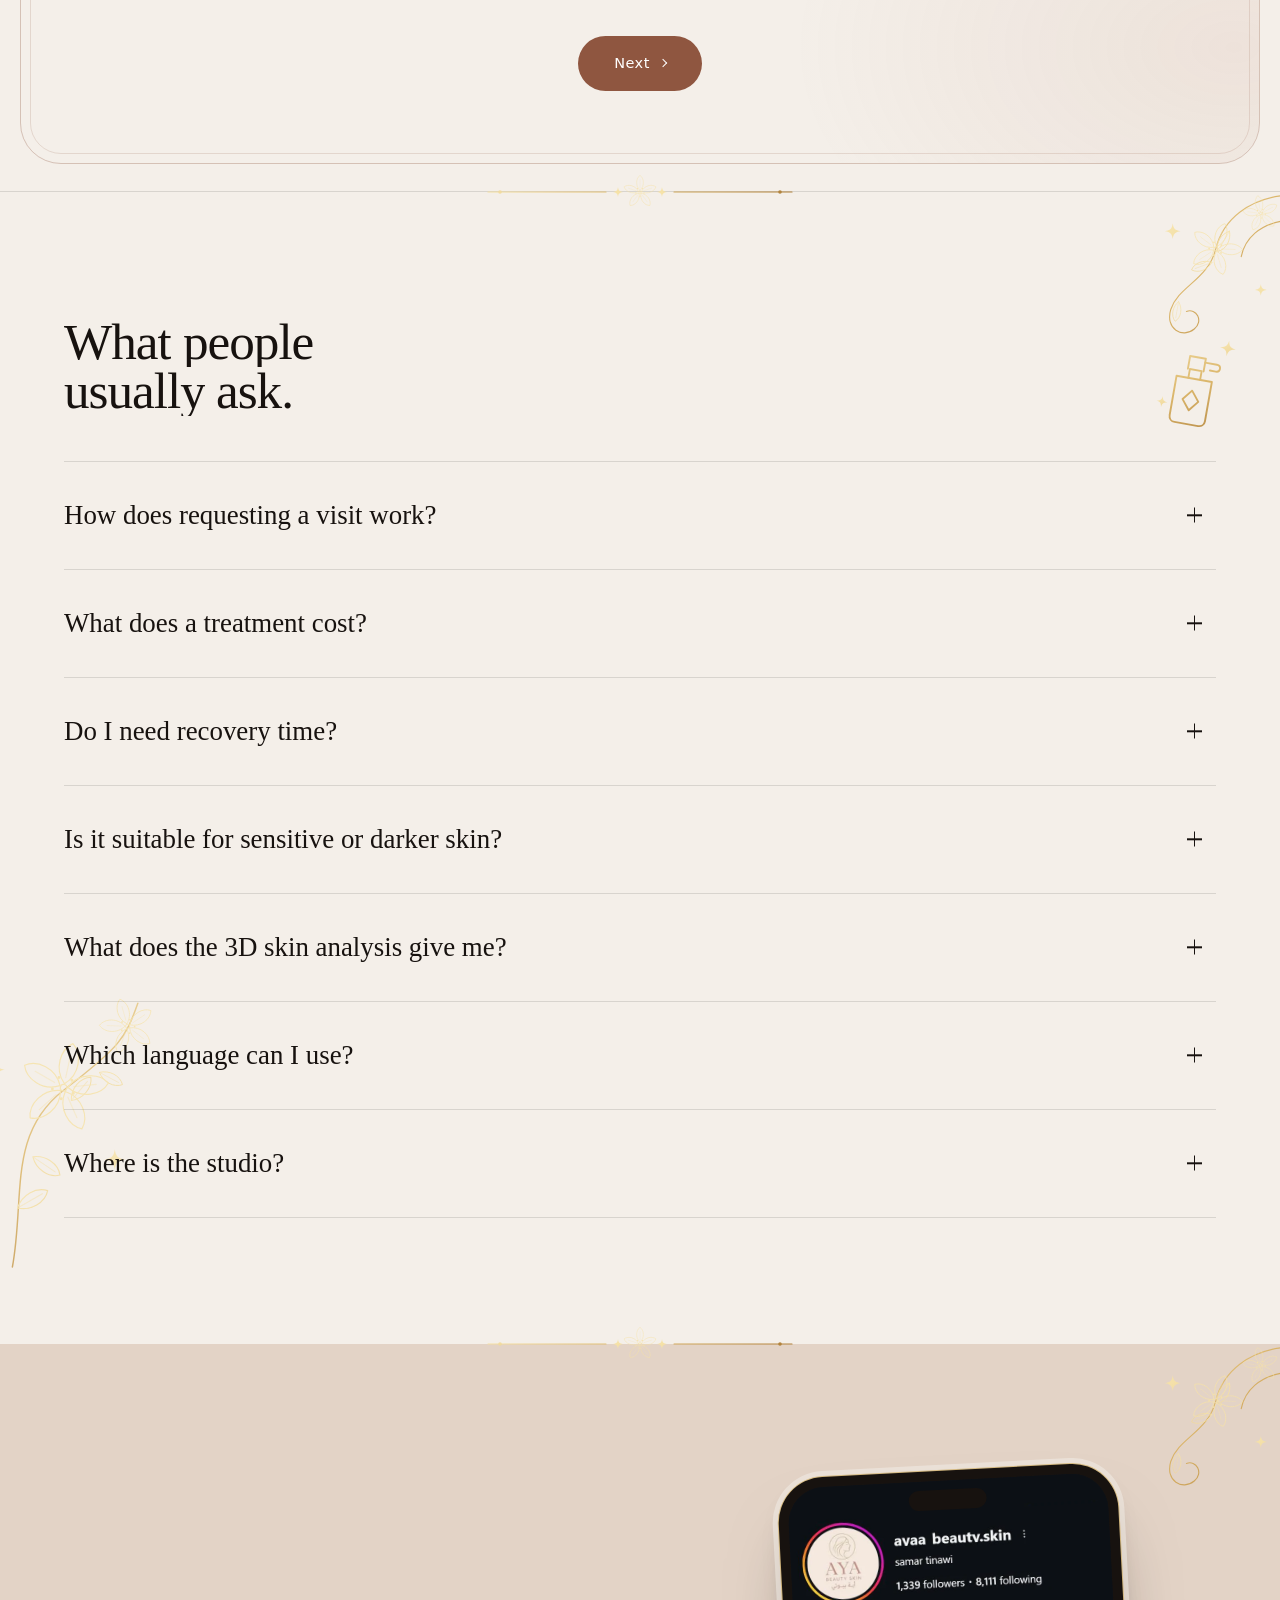
==== commit 908c8570: "Fix text contrast in the Instagram section Co-Authored-By: Claude Sonnet 5.5 <noreply@anthropic.com>" ====
--- a/index.html
+++ b/index.html
@@ -1149,8 +1149,8 @@
 .ig{background:var(--sand);position:relative}
 .ig-wrap{display:grid;grid-template-columns:1.05fr .95fr;gap:clamp(36px,7vw,110px);align-items:center}
 .ig-copy h2{font-size:clamp(2.3rem,5vw,4.3rem);margin-bottom:22px;text-wrap:balance}
-.ig-copy p{max-width:44ch;color:var(--muted);margin-bottom:34px}
-.ig-copy .kicker{color:var(--clay);margin-bottom:22px}
+.ig-copy p{max-width:44ch;color:#4A3D34;margin-bottom:34px}
+.ig-copy .kicker{color:#7A4632;margin-bottom:22px}
 .ig-stage{display:flex;justify-content:center;position:relative}
 .ig-stage::before{content:'';position:absolute;inset:8% 6% 2%;border-radius:50%;background:radial-gradient(closest-side,rgba(217,177,95,.32),transparent 72%);filter:blur(10px);z-index:0}
 .ig-phone{position:relative;z-index:1;display:block;width:min(340px,78vw);padding:10px;border-radius:46px;background:#17120F;
@@ -1162,7 +1162,8 @@
 .ig-screen{display:block;border-radius:36px;overflow:hidden;background:#0c1017;aspect-ratio:760/1572}
 .ig-screen img{display:block;width:100%;height:100%;object-fit:cover;object-position:top}
 .ig-phone.ig-pre{opacity:0;translate:0 36px}
-.ig-copy .btn{width:fit-content}
+.ig-copy .btn{width:fit-content;color:var(--ink);opacity:1}
+.ig-copy .btn span{color:inherit;opacity:1}
 @media(max-width:820px){
   .ig-wrap{grid-template-columns:1fr;text-align:center;justify-items:center}
   .ig-copy p{margin-inline:auto}
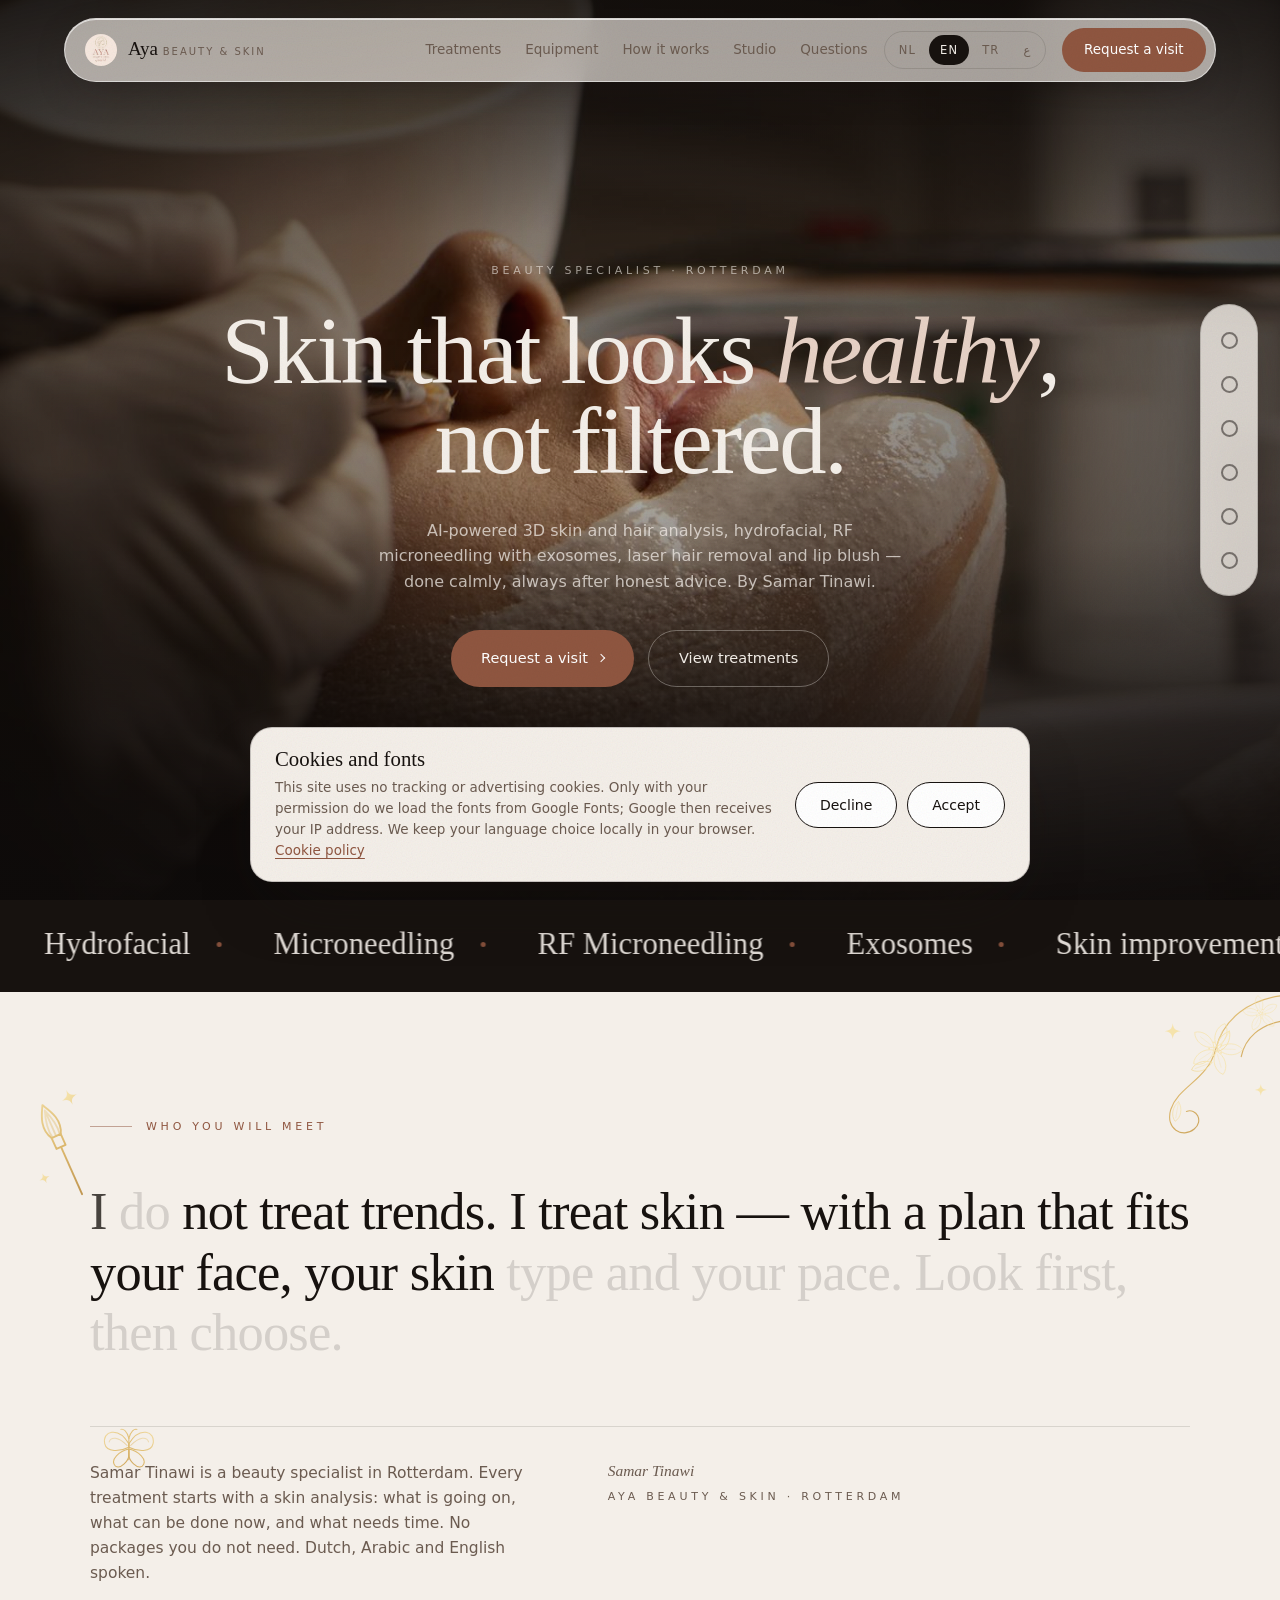
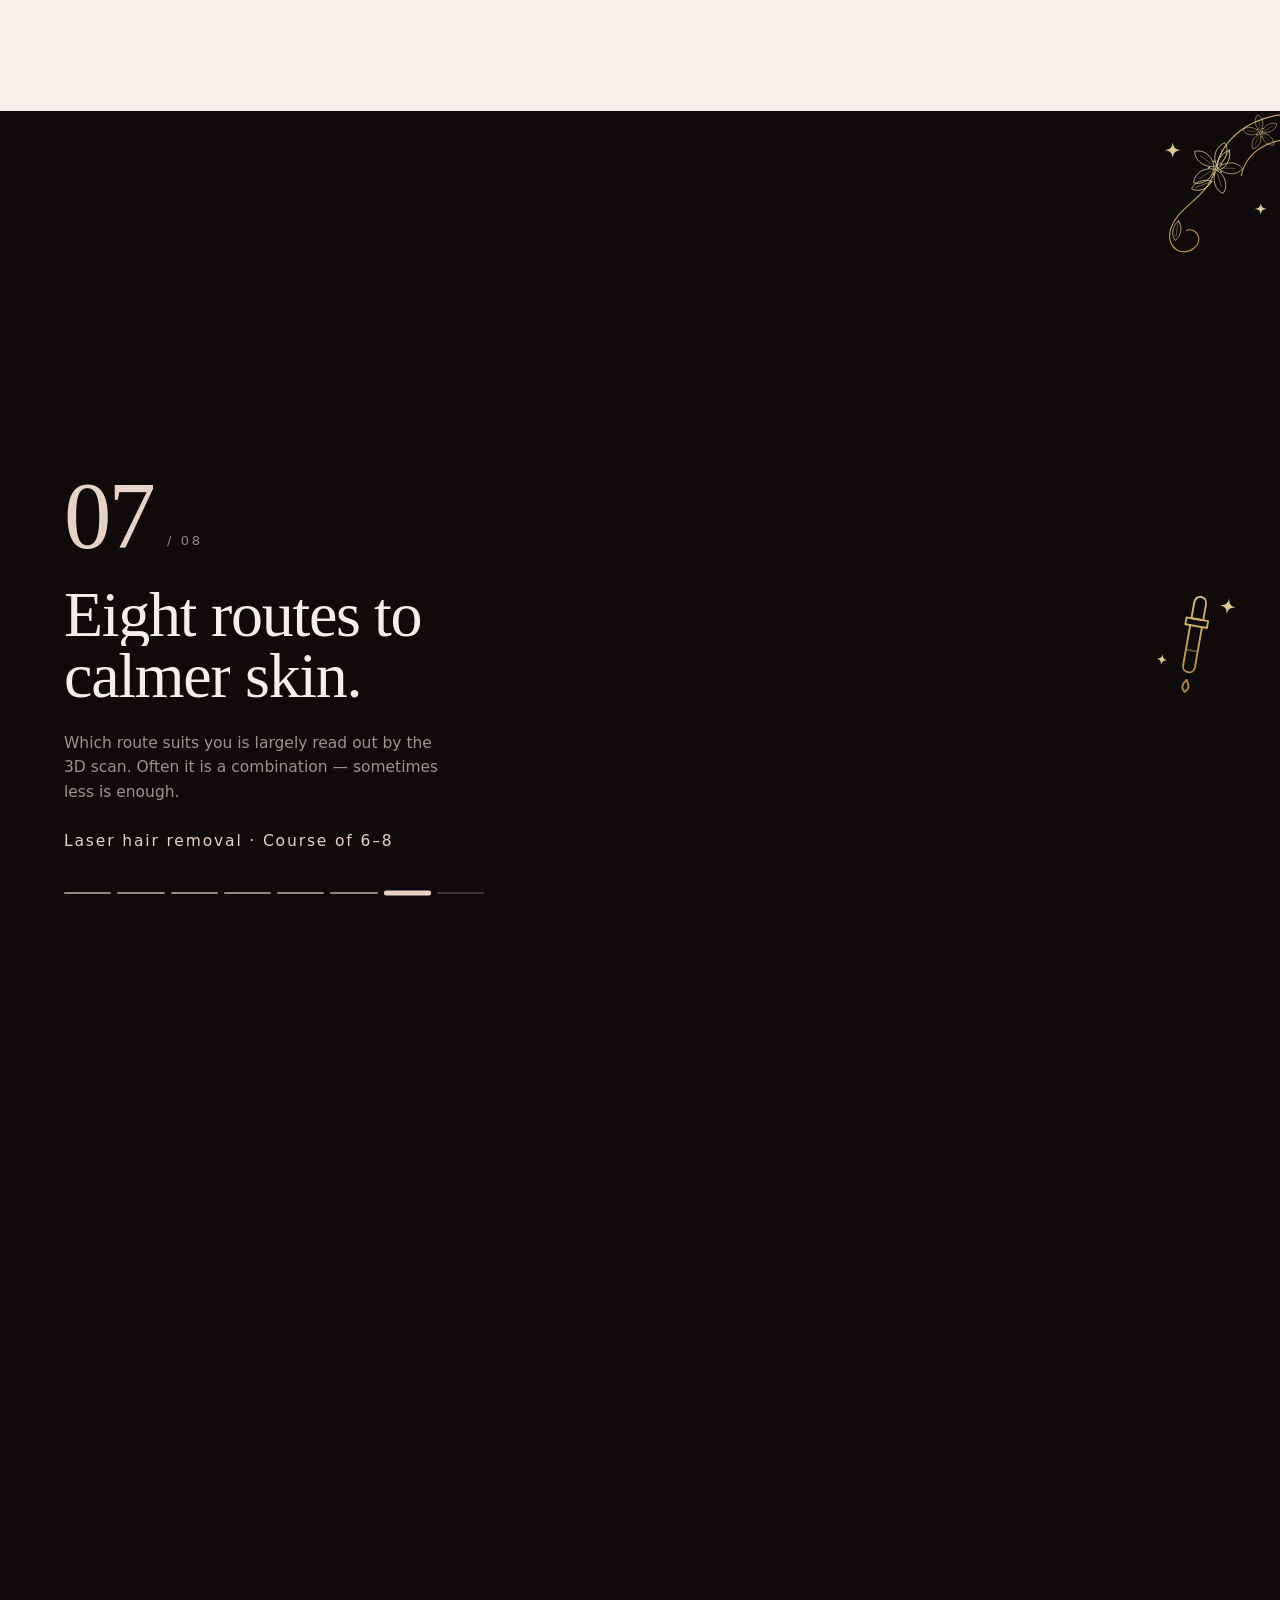
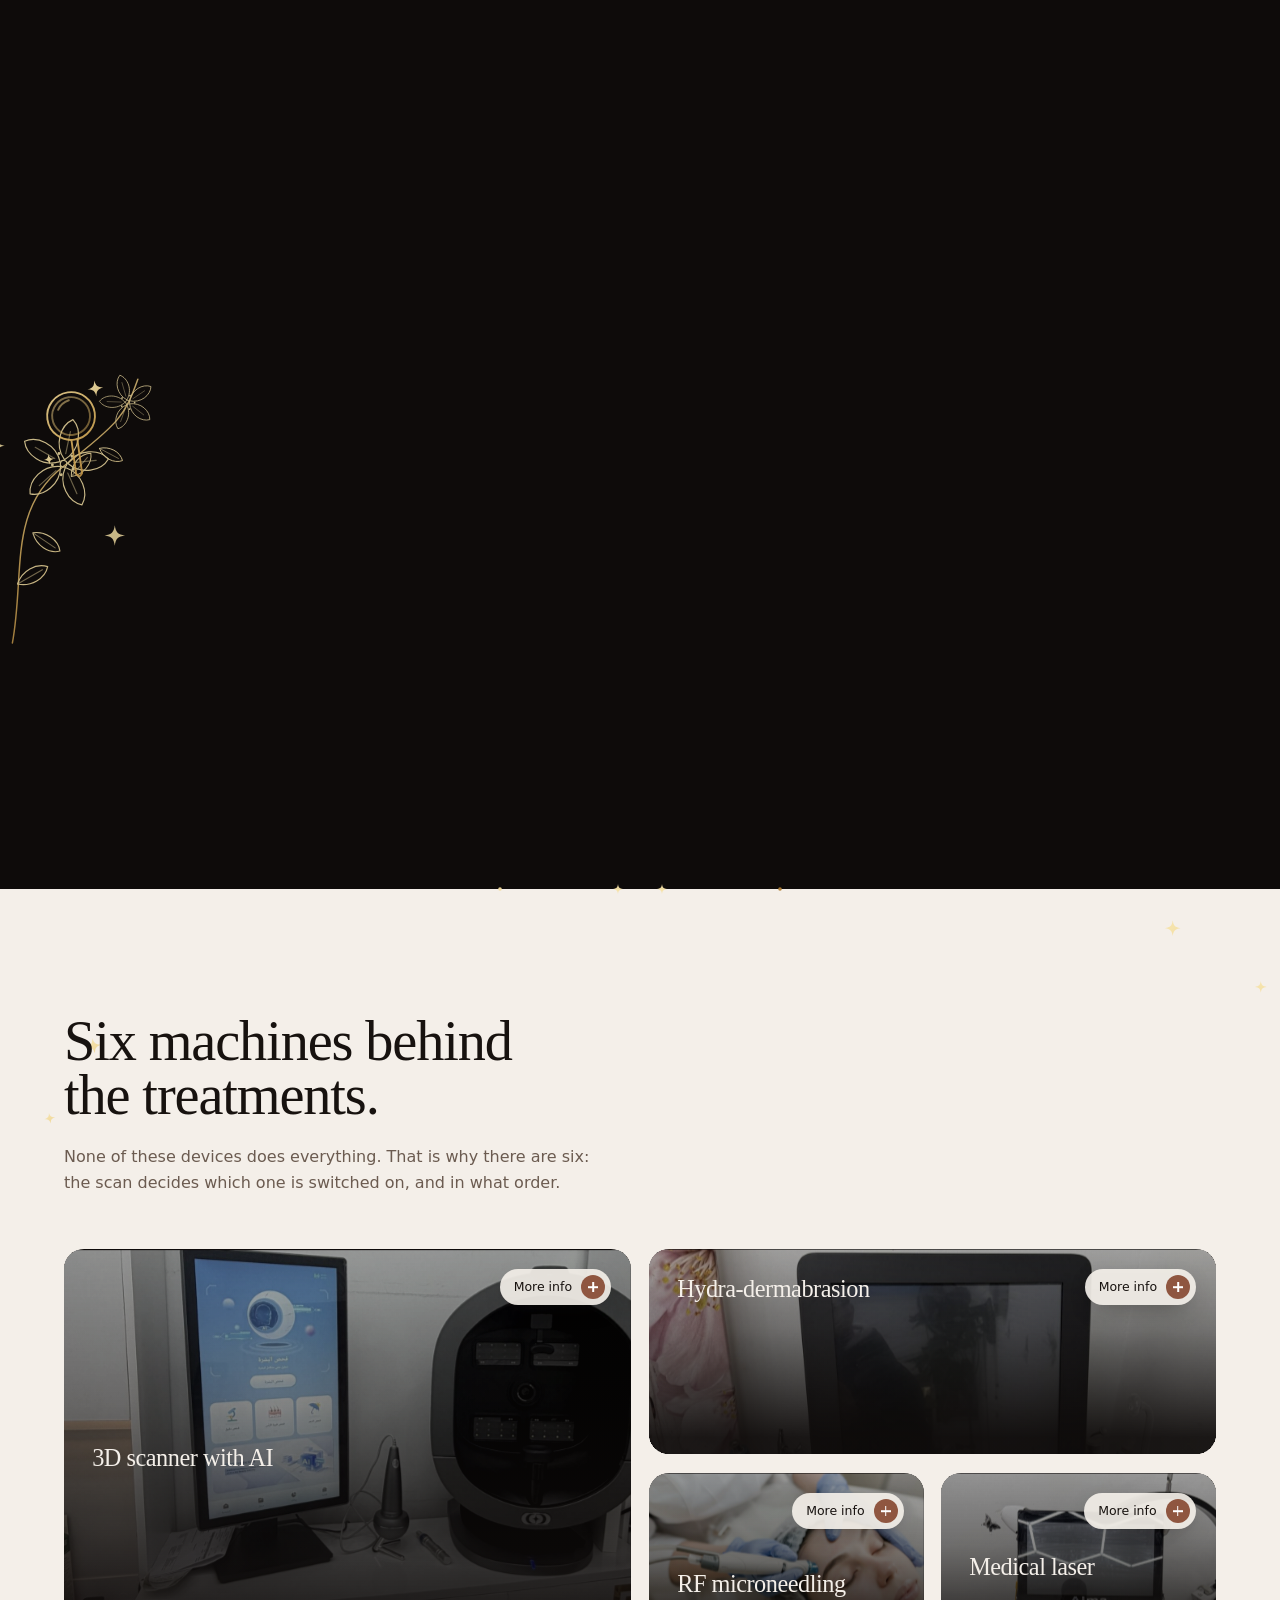
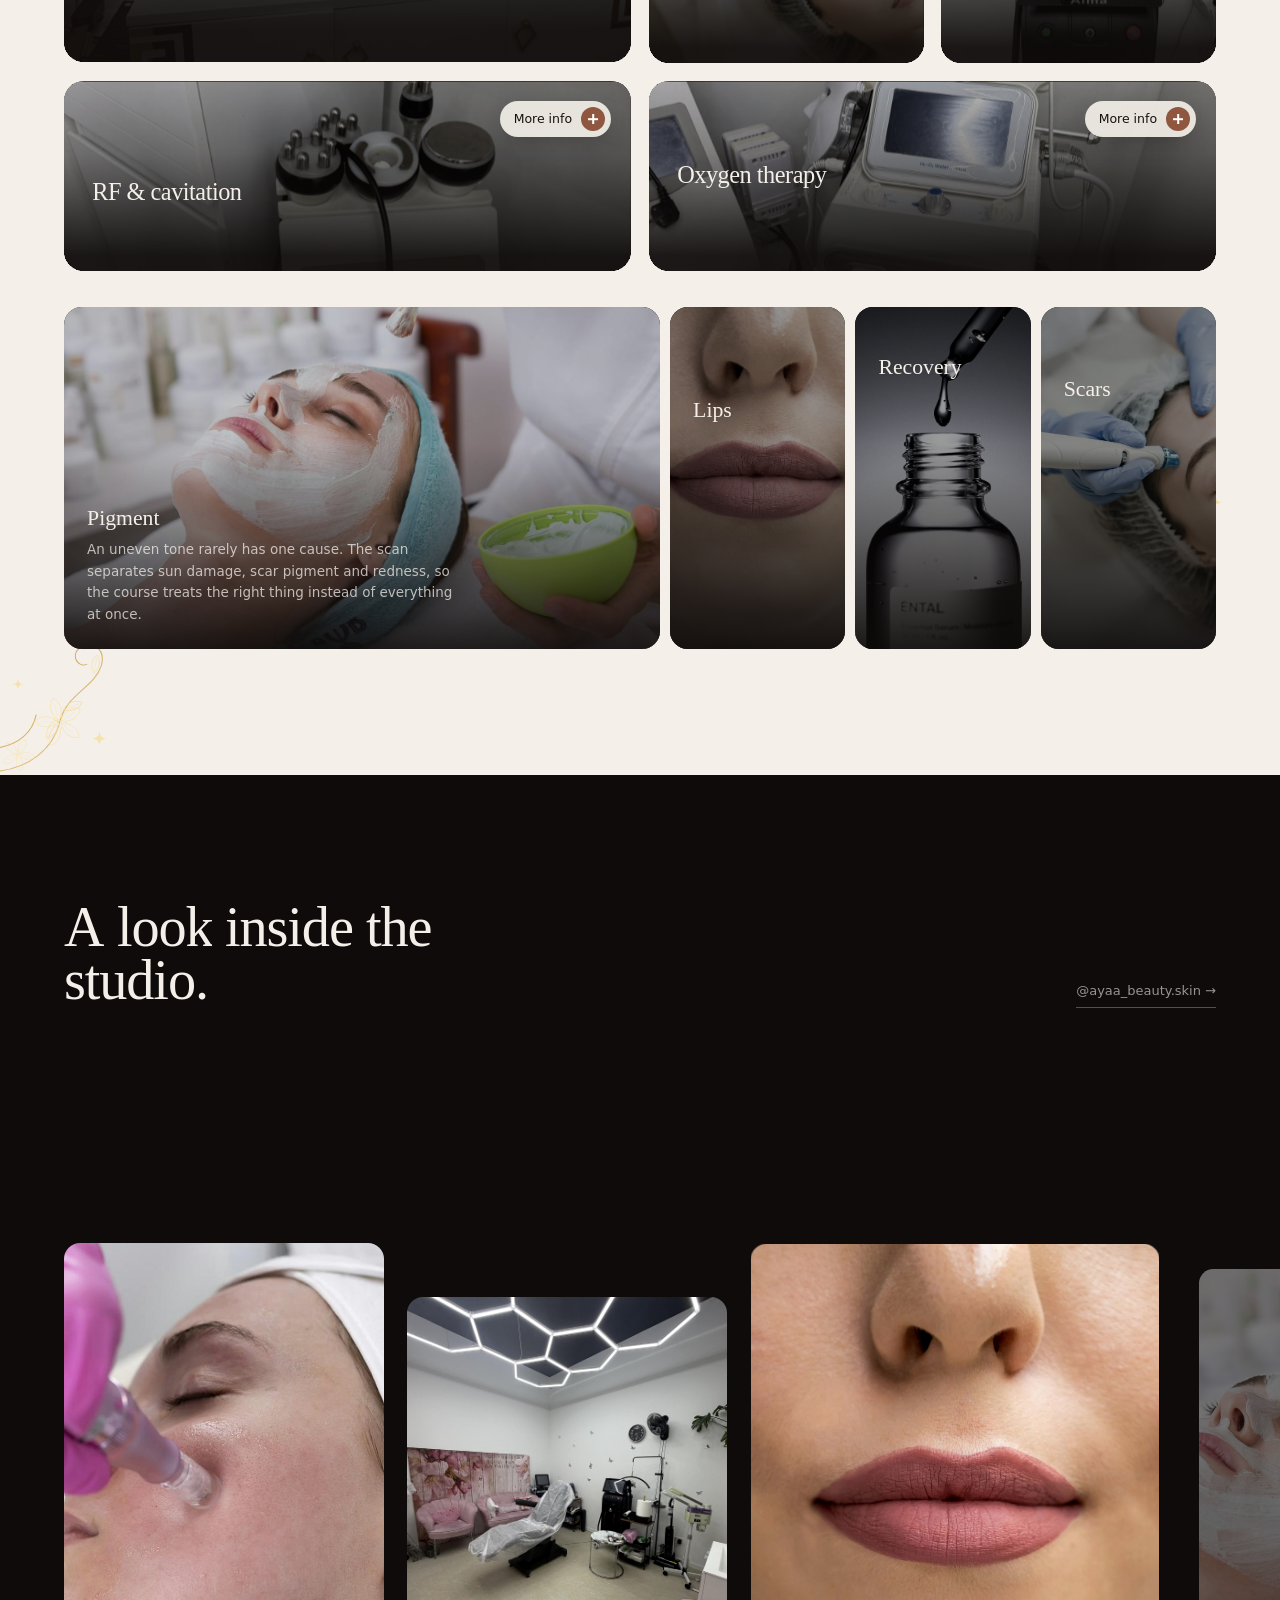
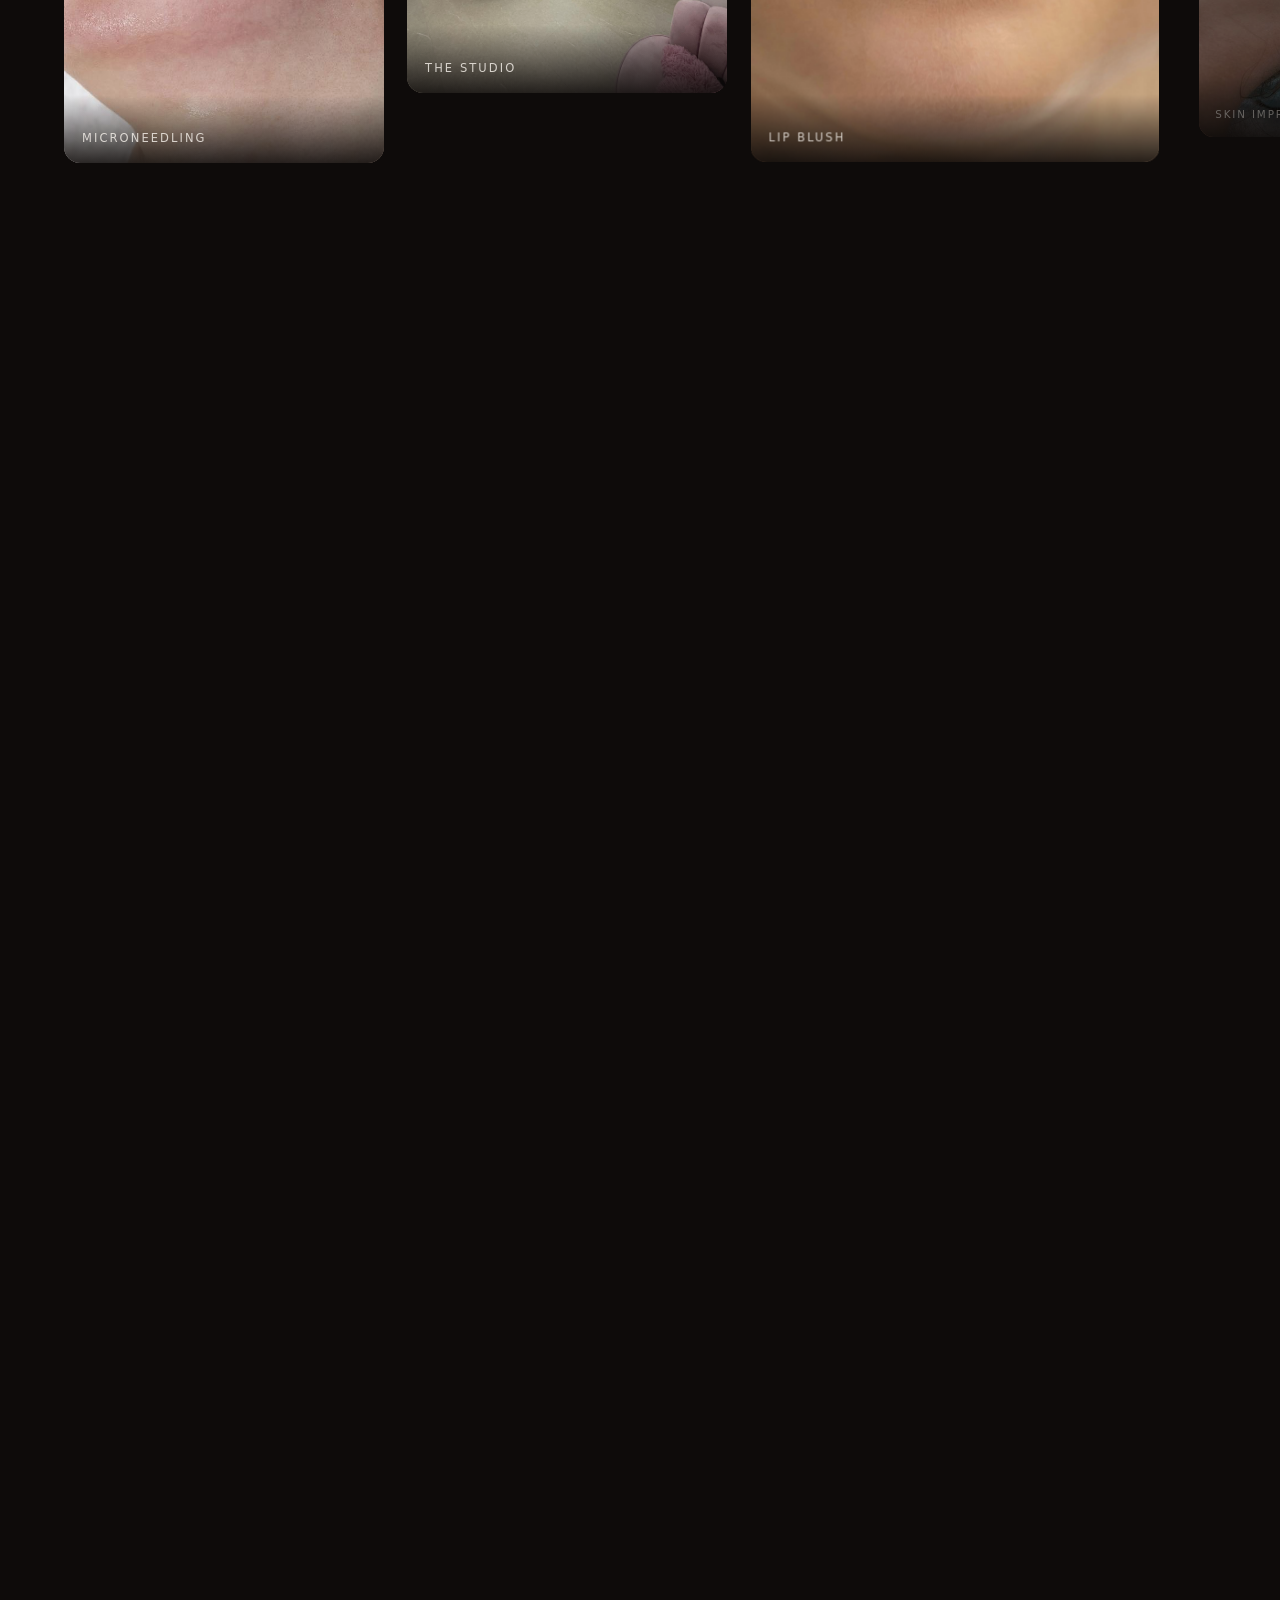
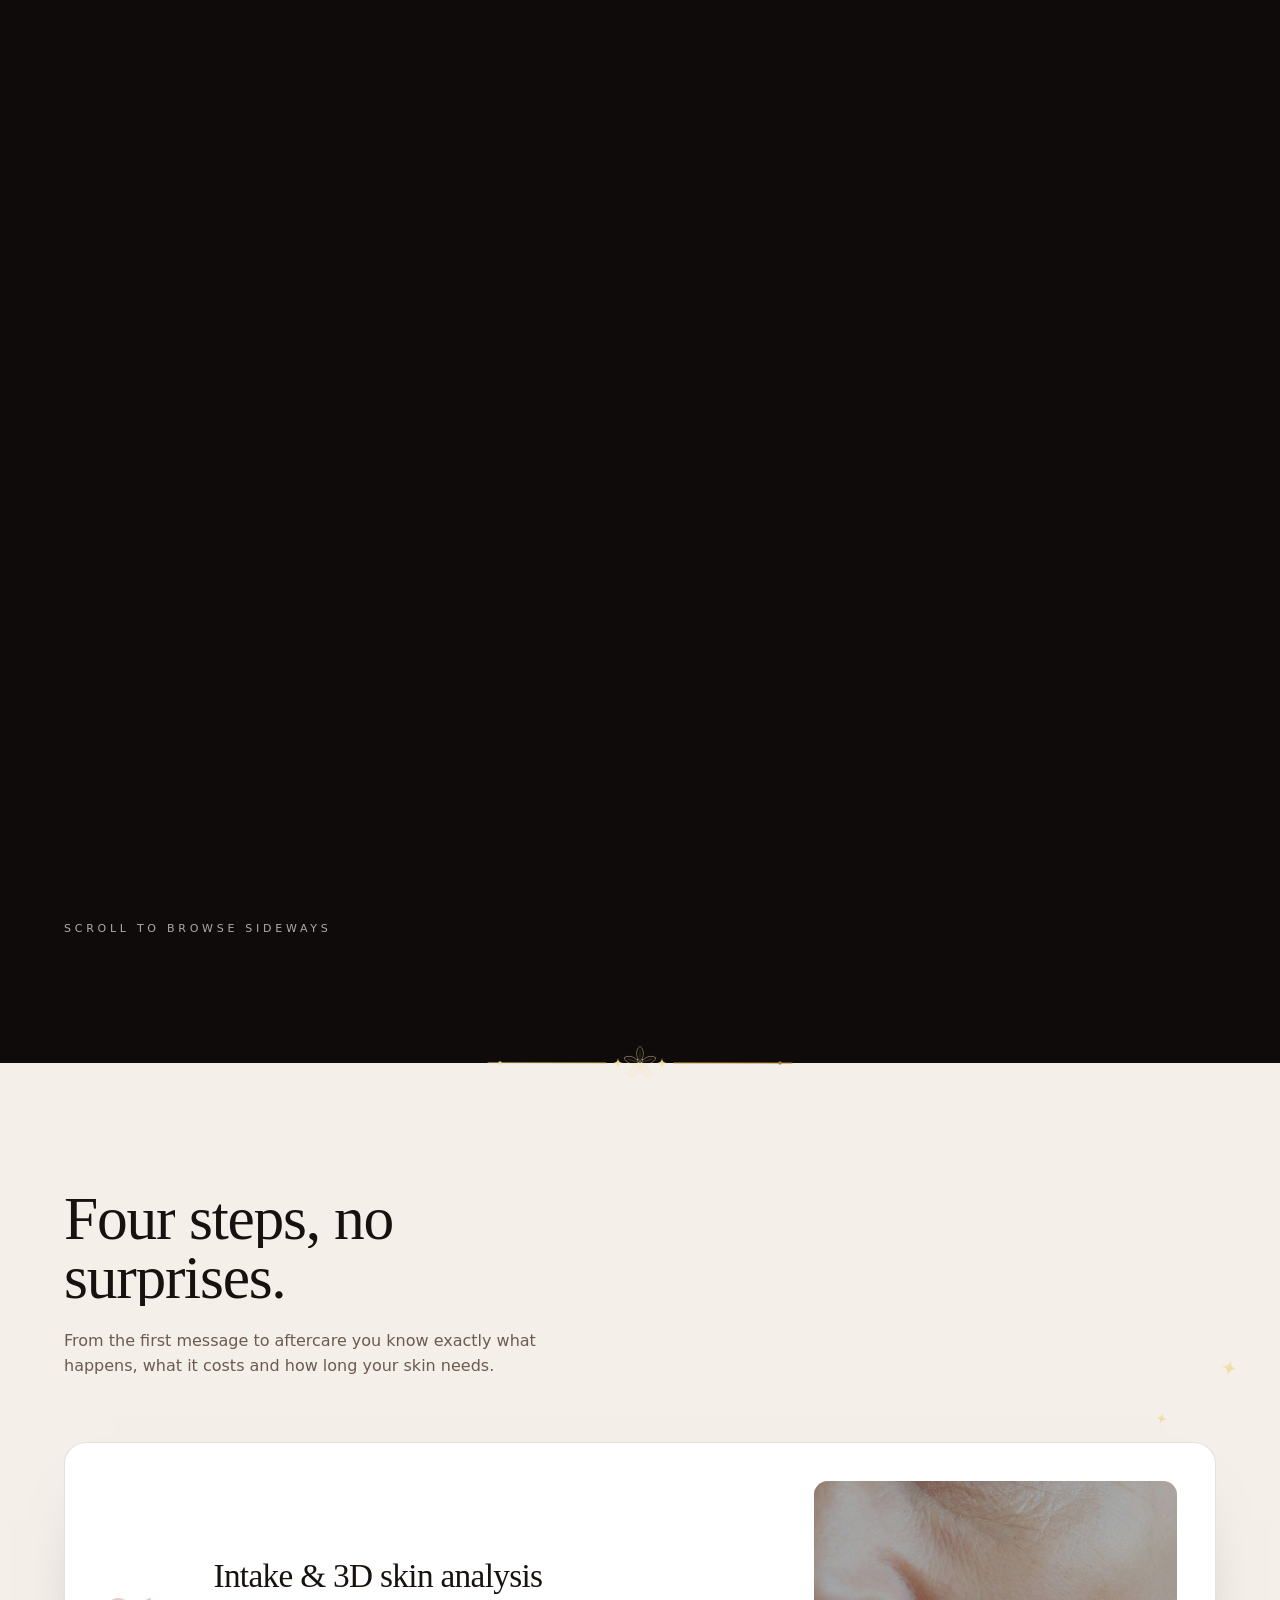
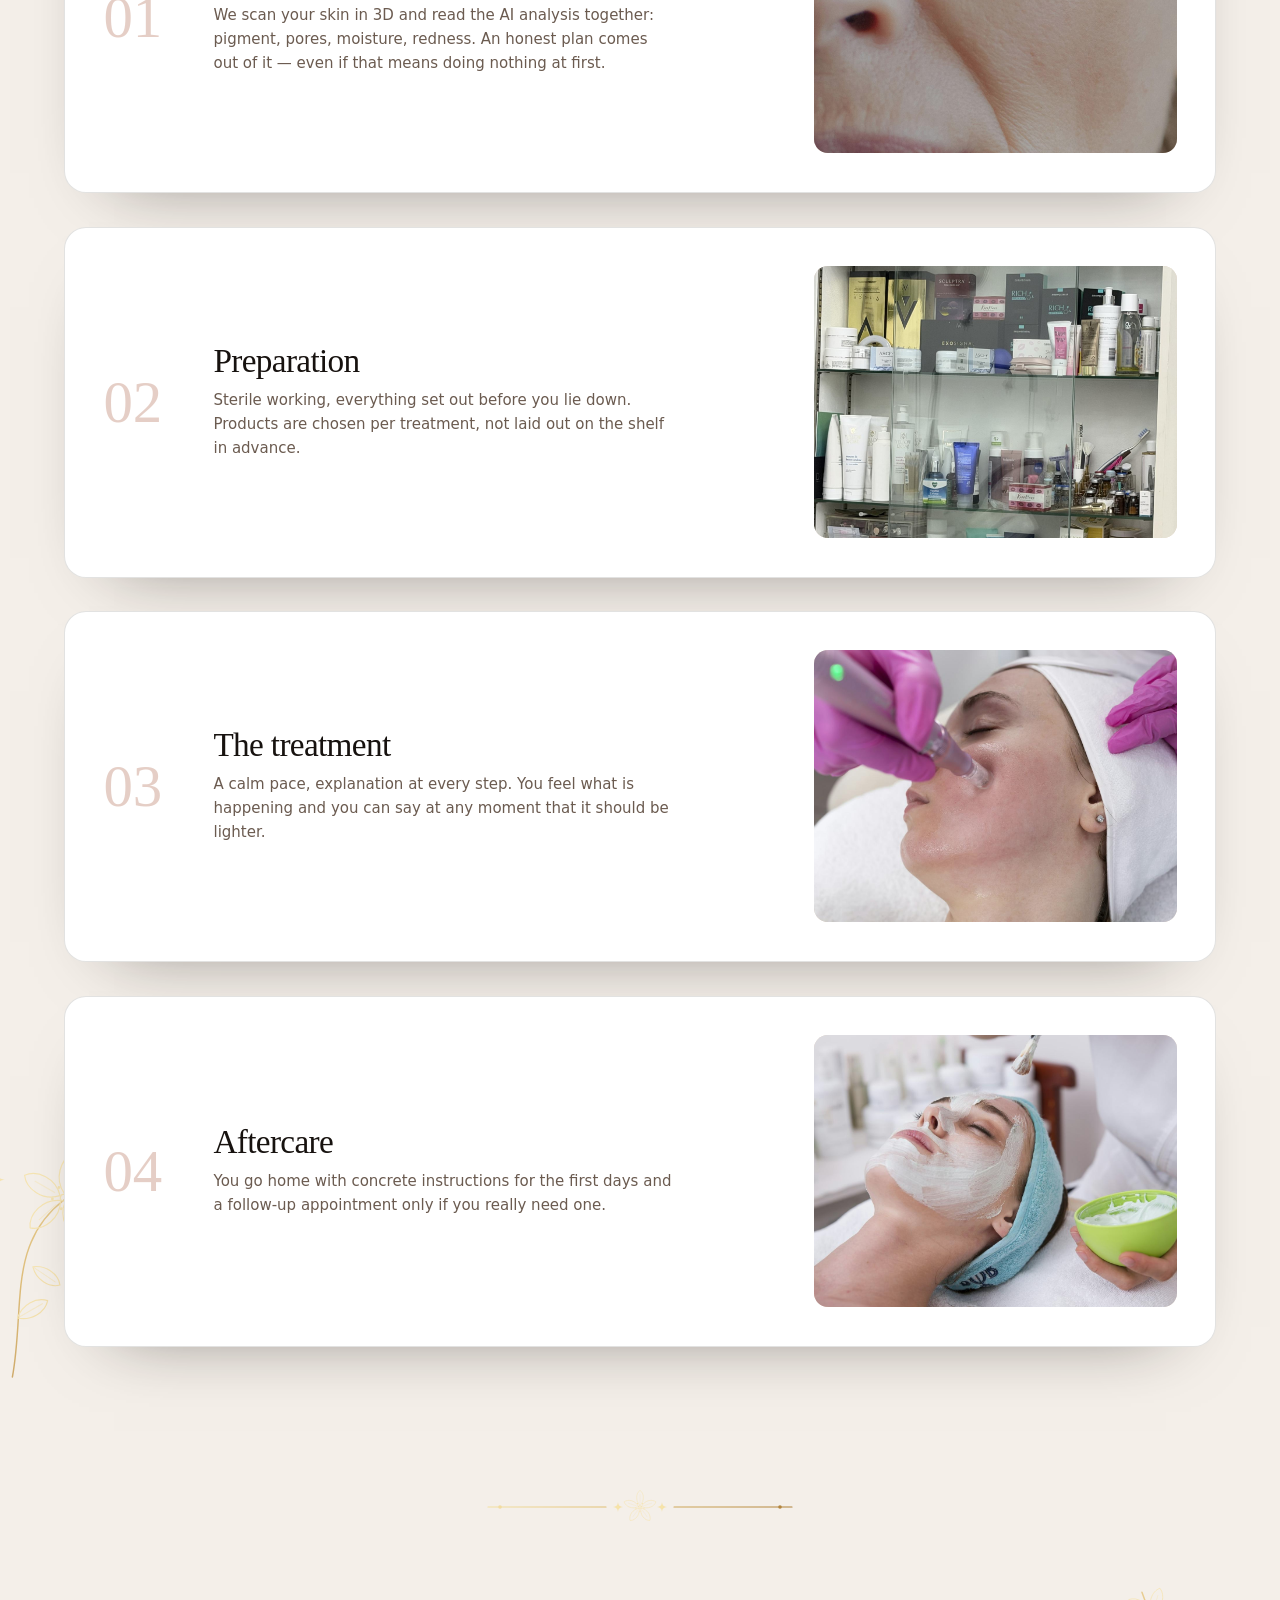
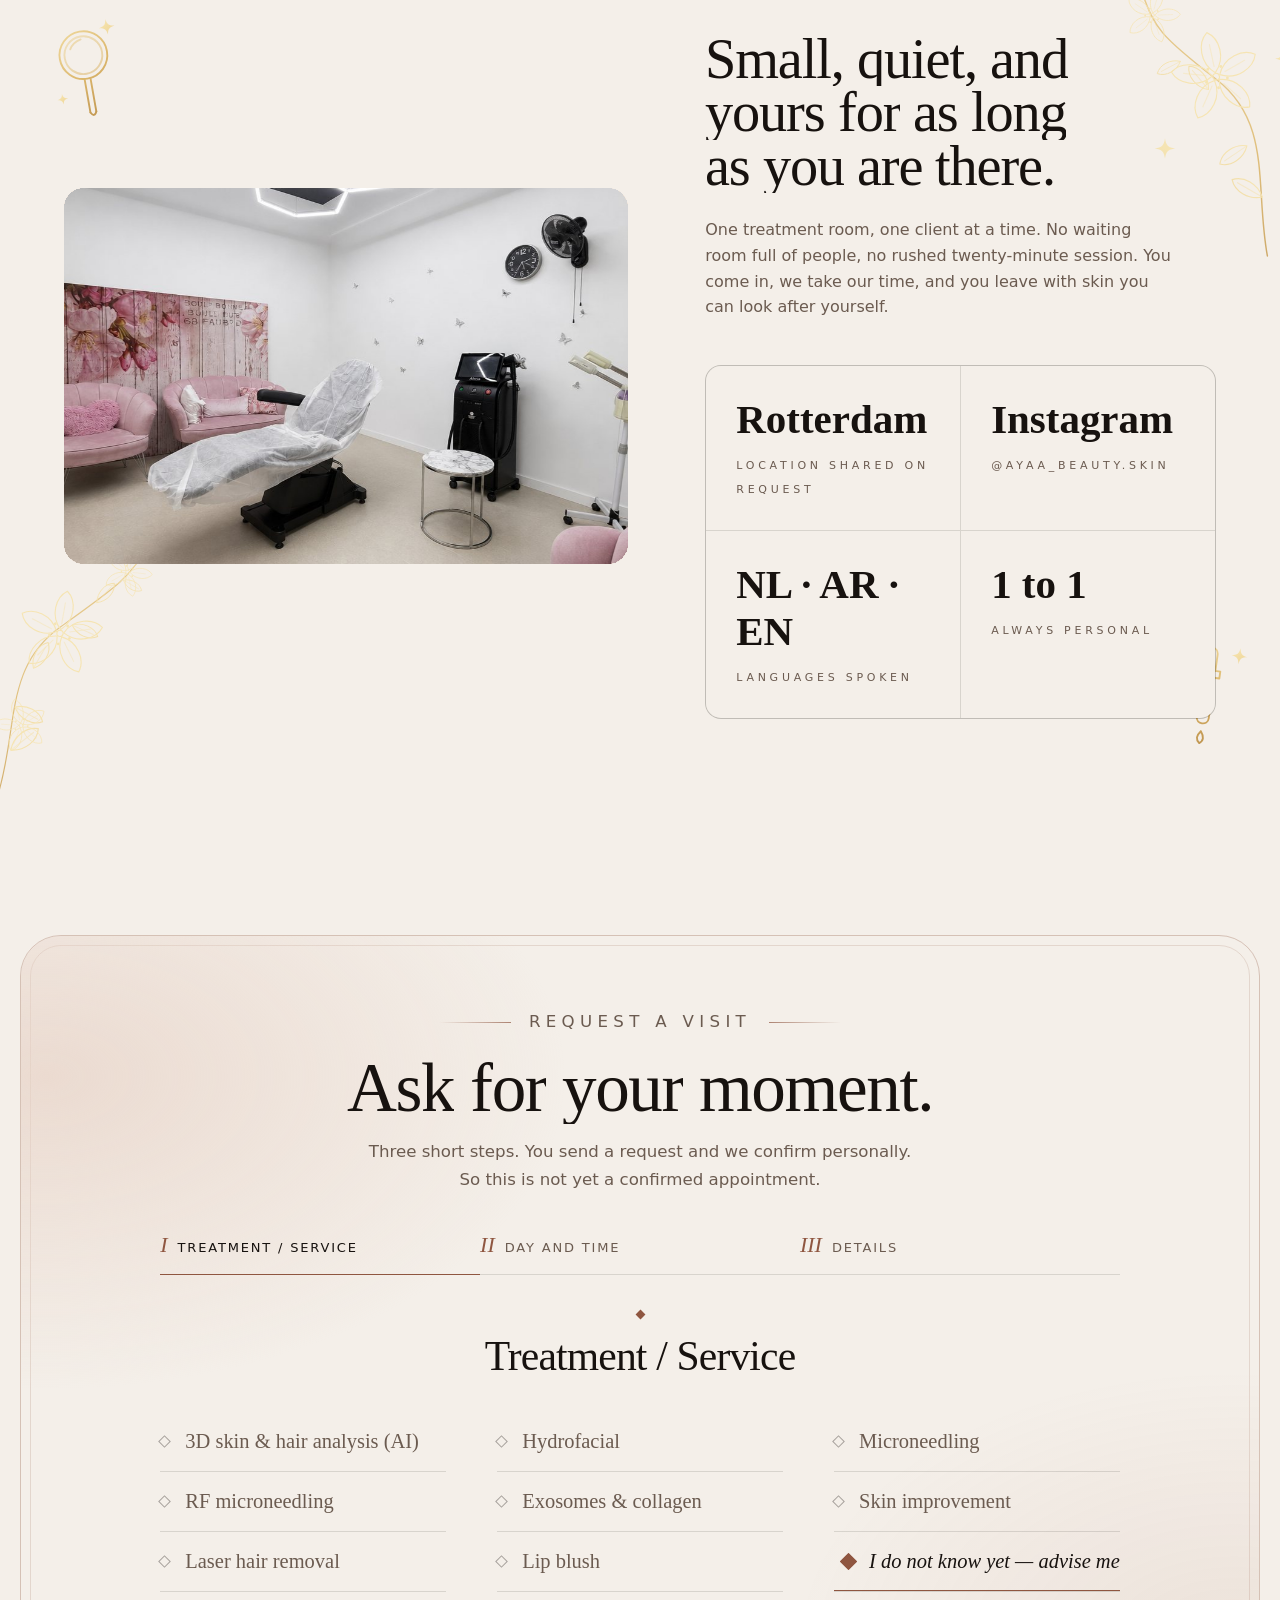
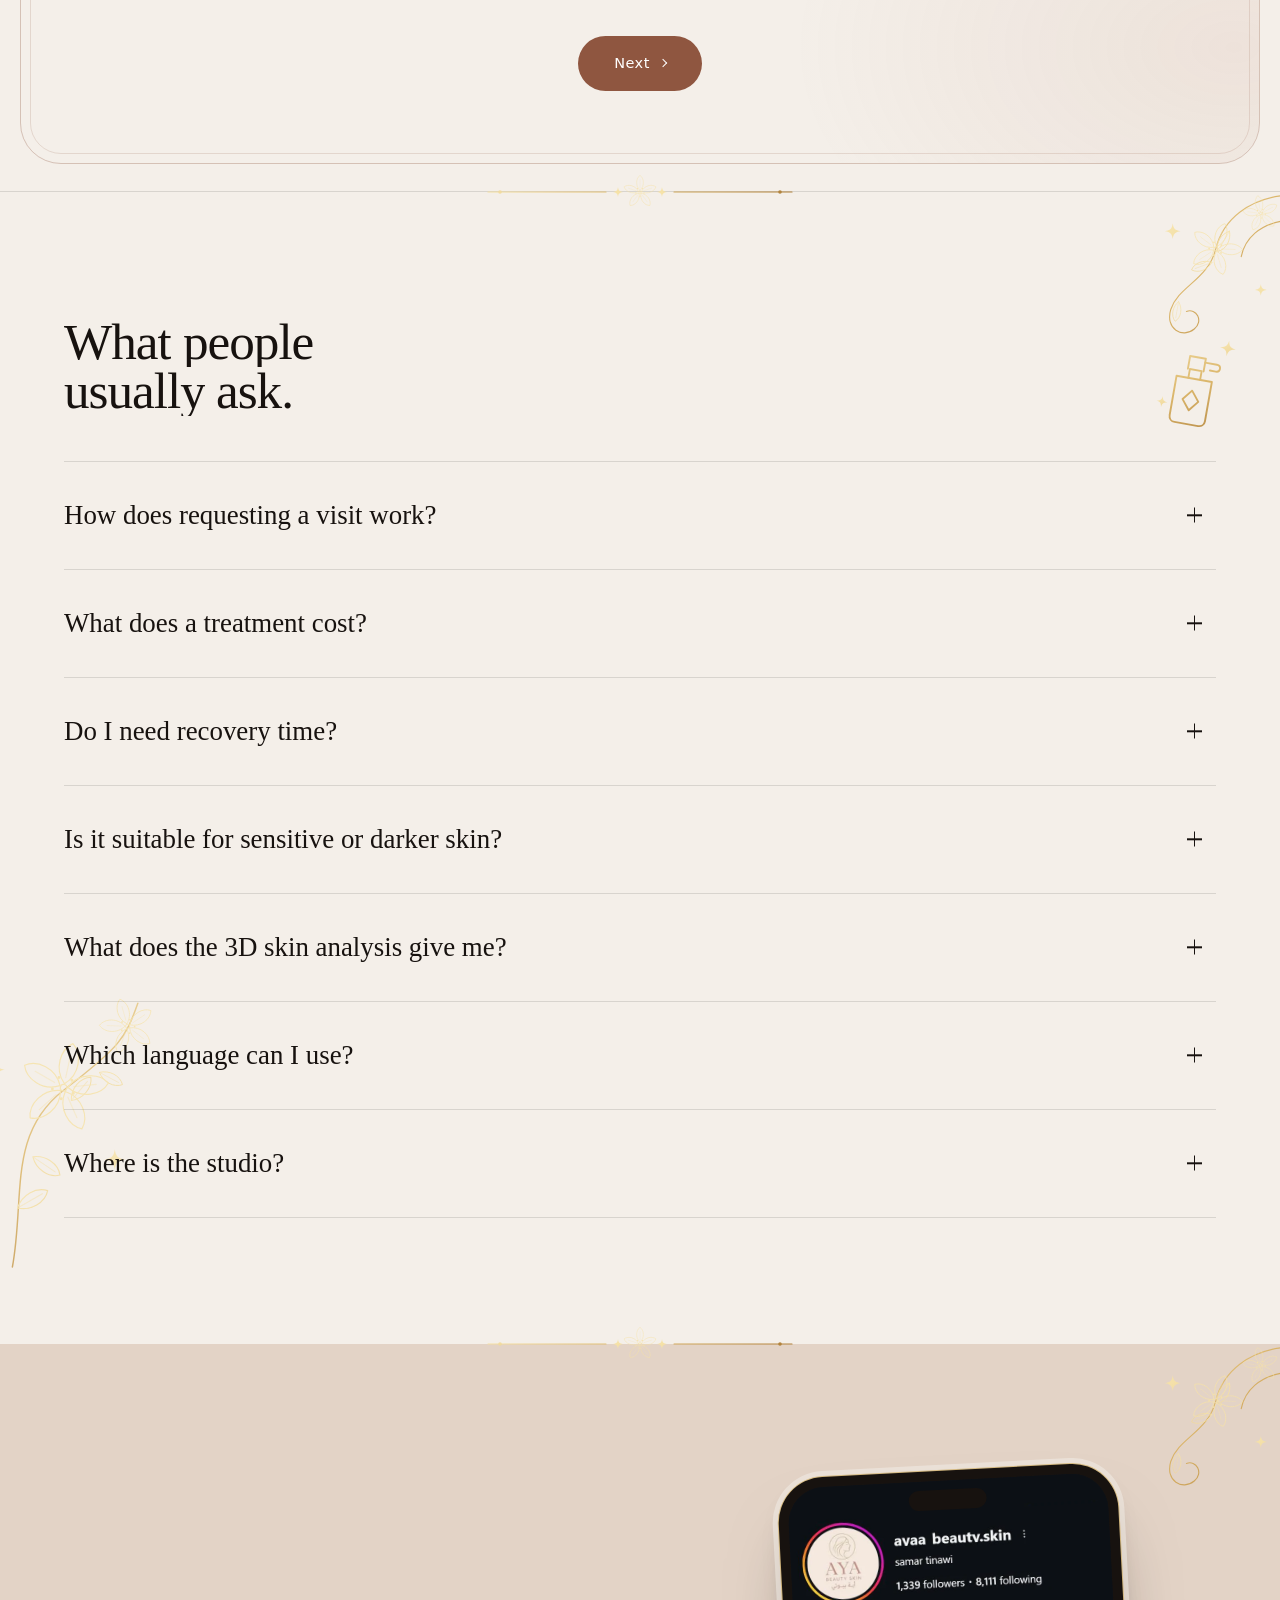
==== commit e20a4563: "Add Turkish language Co-Authored-By: Claude Sonnet 5.5 <noreply@anthropic.com>" ====
--- a/index.html
+++ b/index.html
@@ -1196,6 +1196,7 @@
   <div class="lang" role="group" aria-label="Taal / Language / اللغة">
     <button type="button" data-lang="nl" aria-pressed="true">NL</button>
     <button type="button" data-lang="en" aria-pressed="false">EN</button>
+        <button type="button" data-lang="tr" aria-pressed="false">TR</button>
     <button type="button" data-lang="ar" aria-pressed="false">ع</button>
   </div>
   <a class="btn btn-accent nav-cta" href="#afspraak" data-i18n="ctaNav">Afspraak maken</a>
@@ -1755,6 +1756,7 @@
 
 </main>
 
+<script src="i18n-tr.js"></script>
 <script src="js/gsap.min.js"></script>
 <script src="js/ScrollTrigger.min.js"></script>
 <script>
@@ -2495,6 +2497,7 @@
 
 
 
+I18N.tr = Object.assign({}, I18N.en, window.I18N_TR || {});
 /* legal / info pages share the page overlay with the treatment pages */
 [['privacy','legalPrivacy'],['terms','legalTerms'],['dmca','legalDmca'],['contact','legalContact'],['quals','legalQuals'],
  ['refund','legalRefund'],['cookies','legalCookies'],['biz','legalBiz'],['lic','legalLic']]
@@ -2538,7 +2541,7 @@
   document.querySelectorAll('img[src^="img/"]').forEach(img => {
     if (img.closest('.frame')) { img.alt = ''; return; }
     const m = img.getAttribute('src').match(/img\/([^.]+)\./);
-    if (m && ALT[m[1]]) img.alt = lang === 'en' ? ALT_EN[m[1]] : ALT[m[1]][i];
+    if (m && ALT[m[1]]) img.alt = lang === 'tr' ? ((window.ALT_TR && ALT_TR[m[1]]) || ALT_EN[m[1]]) : lang === 'en' ? ALT_EN[m[1]] : ALT[m[1]][i];
   });
 }
 
@@ -3125,7 +3128,7 @@
 let saved = null;
 try { saved = localStorage.getItem('ayaa-lang'); } catch(e){}
 const nav0 = (navigator.language || '').toLowerCase();
-setLang((saved && I18N[saved]) ? saved : (nav0.indexOf('ar') === 0 ? 'ar' : nav0.indexOf('nl') === 0 ? 'nl' : 'en'), true);
+setLang((saved && I18N[saved]) ? saved : (nav0.indexOf('ar') === 0 ? 'ar' : nav0.indexOf('nl') === 0 ? 'nl' : nav0.indexOf('tr') === 0 ? 'tr' : 'en'), true);
 
 /* ═══════════════ motion ═══════════════ */
 if (!reduce && window.gsap){
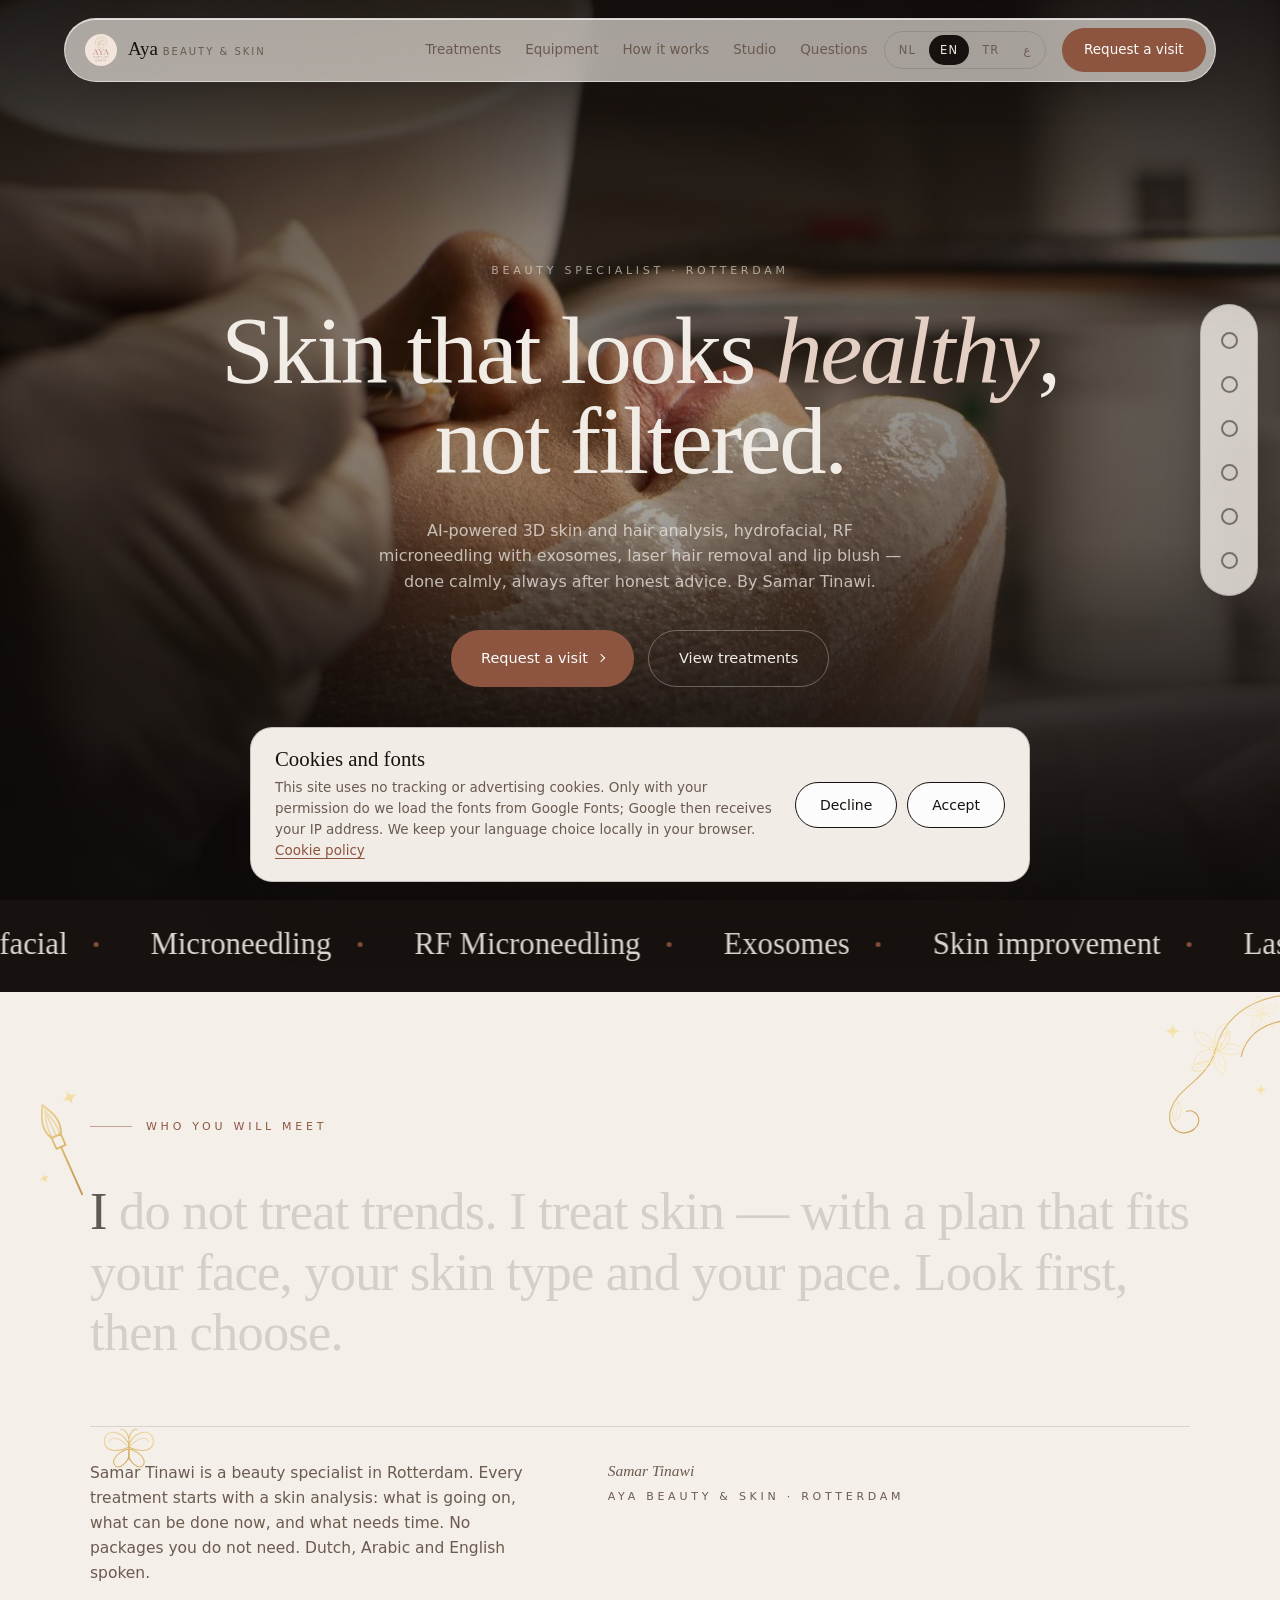
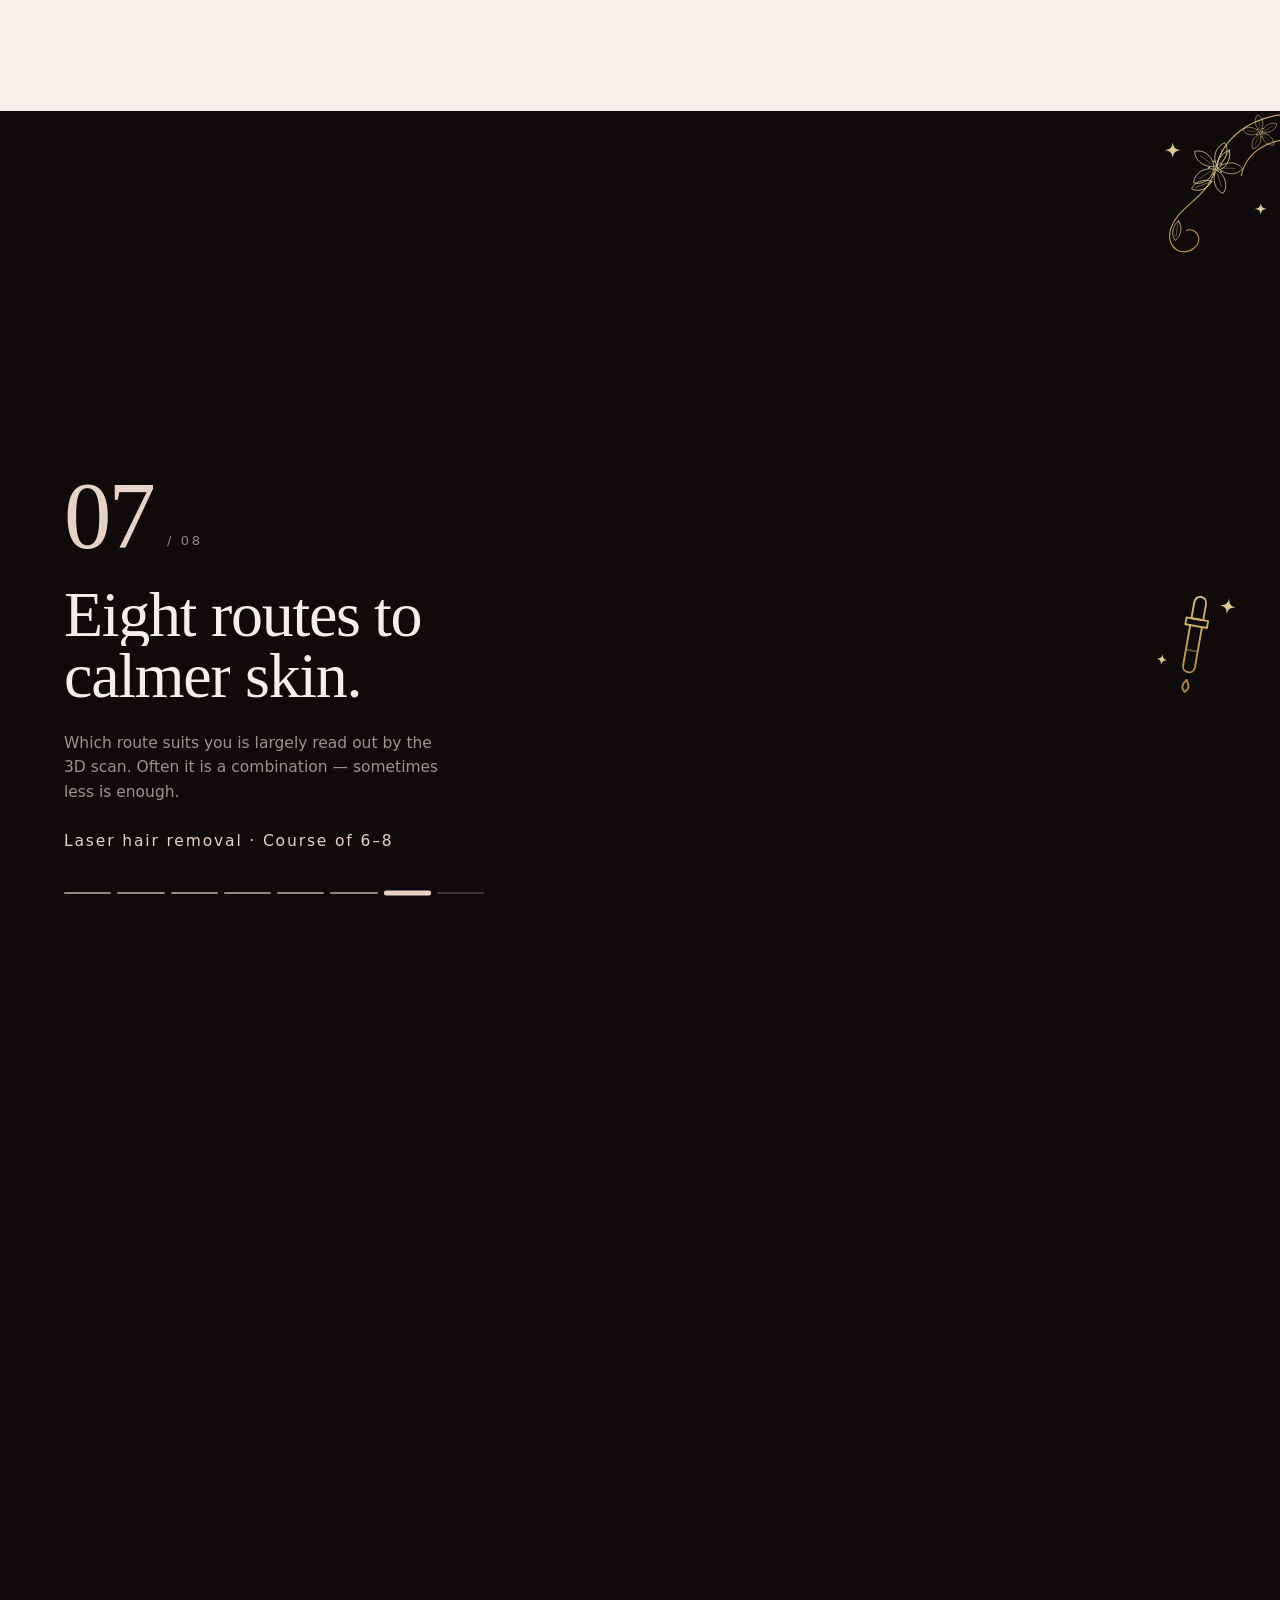
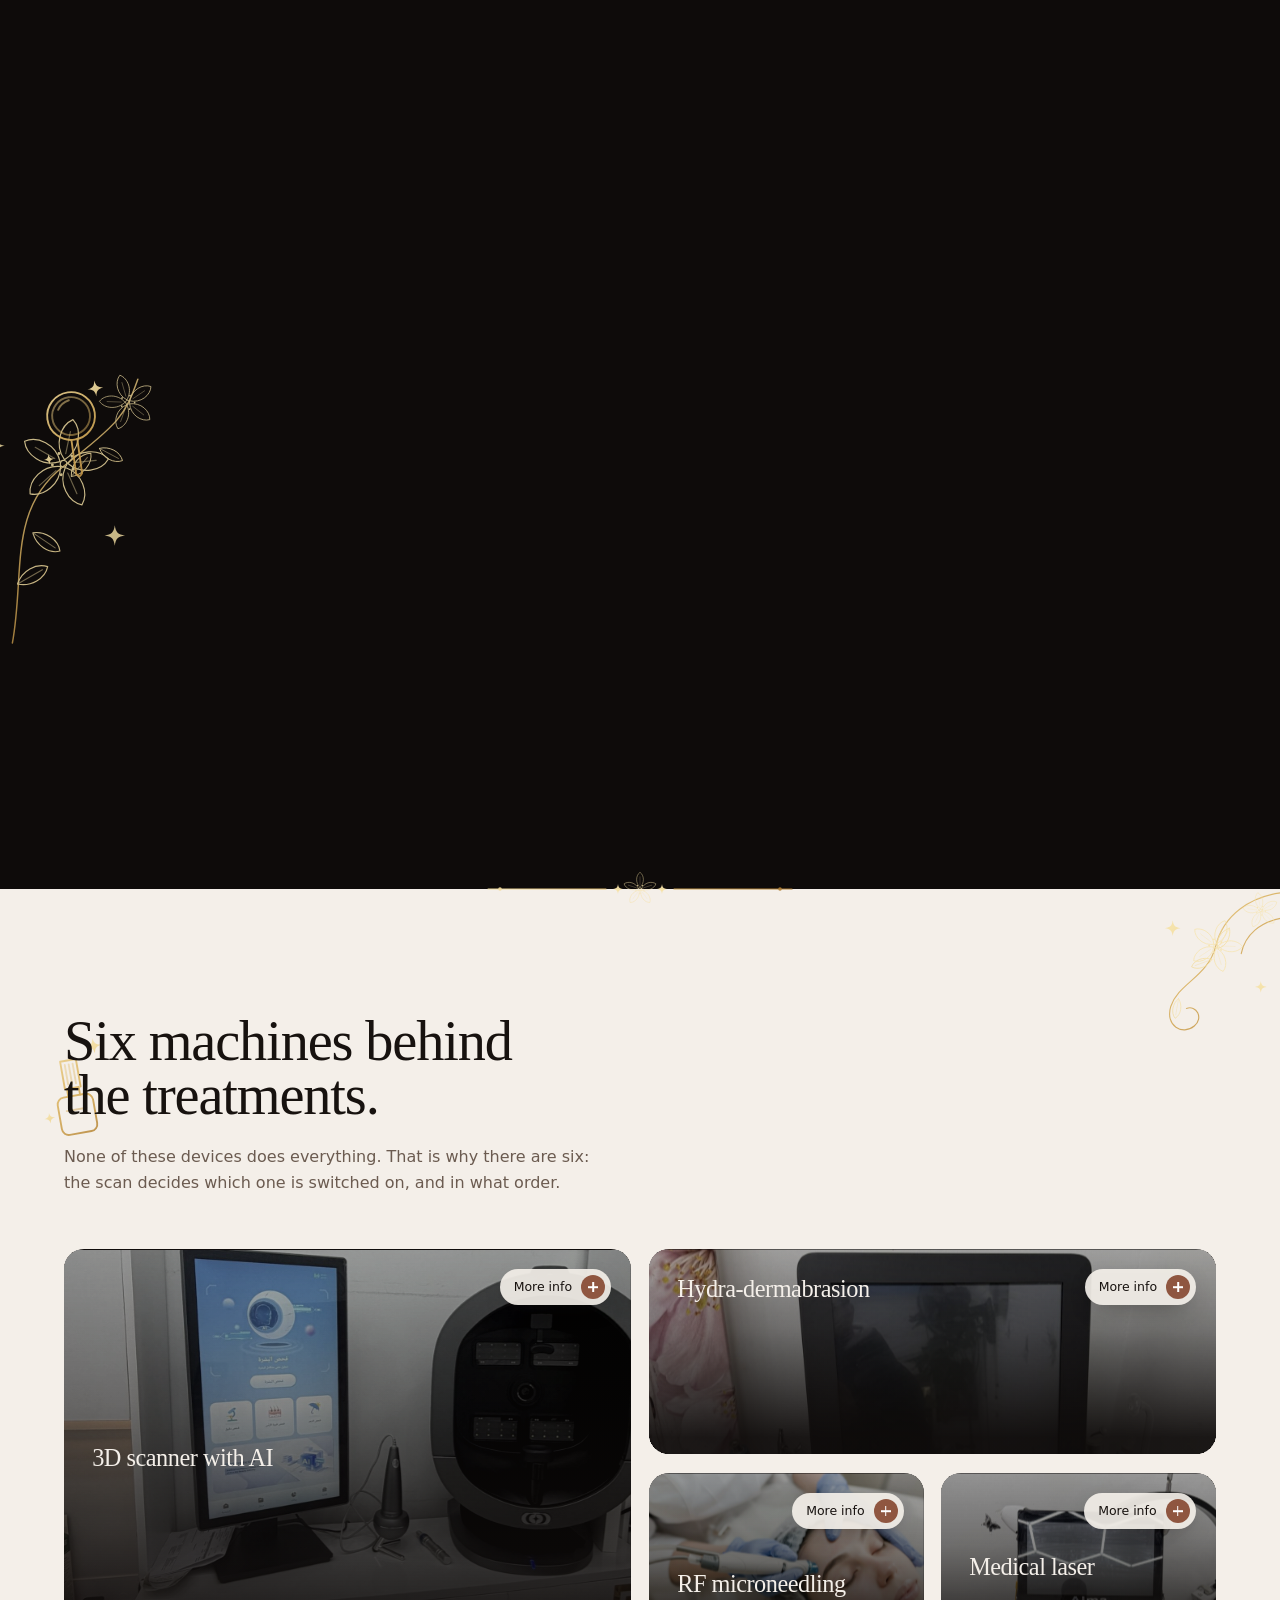
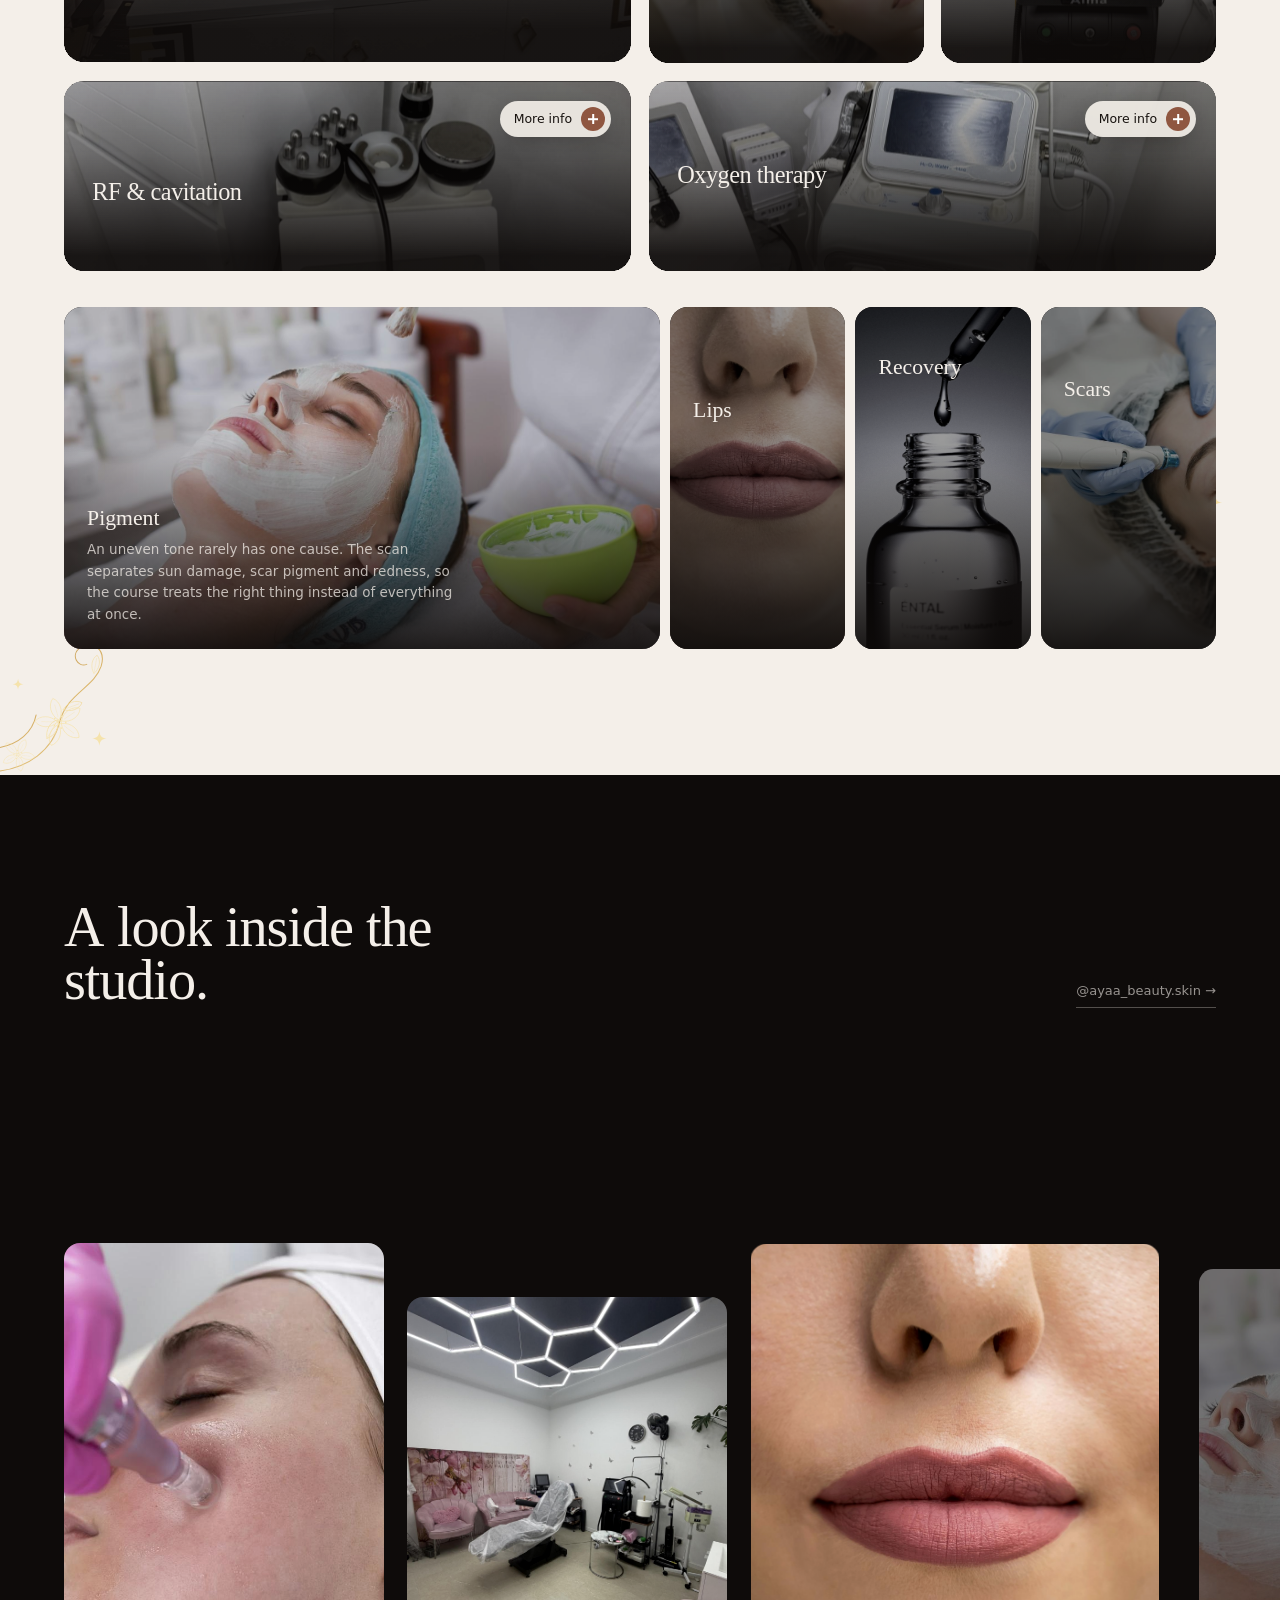
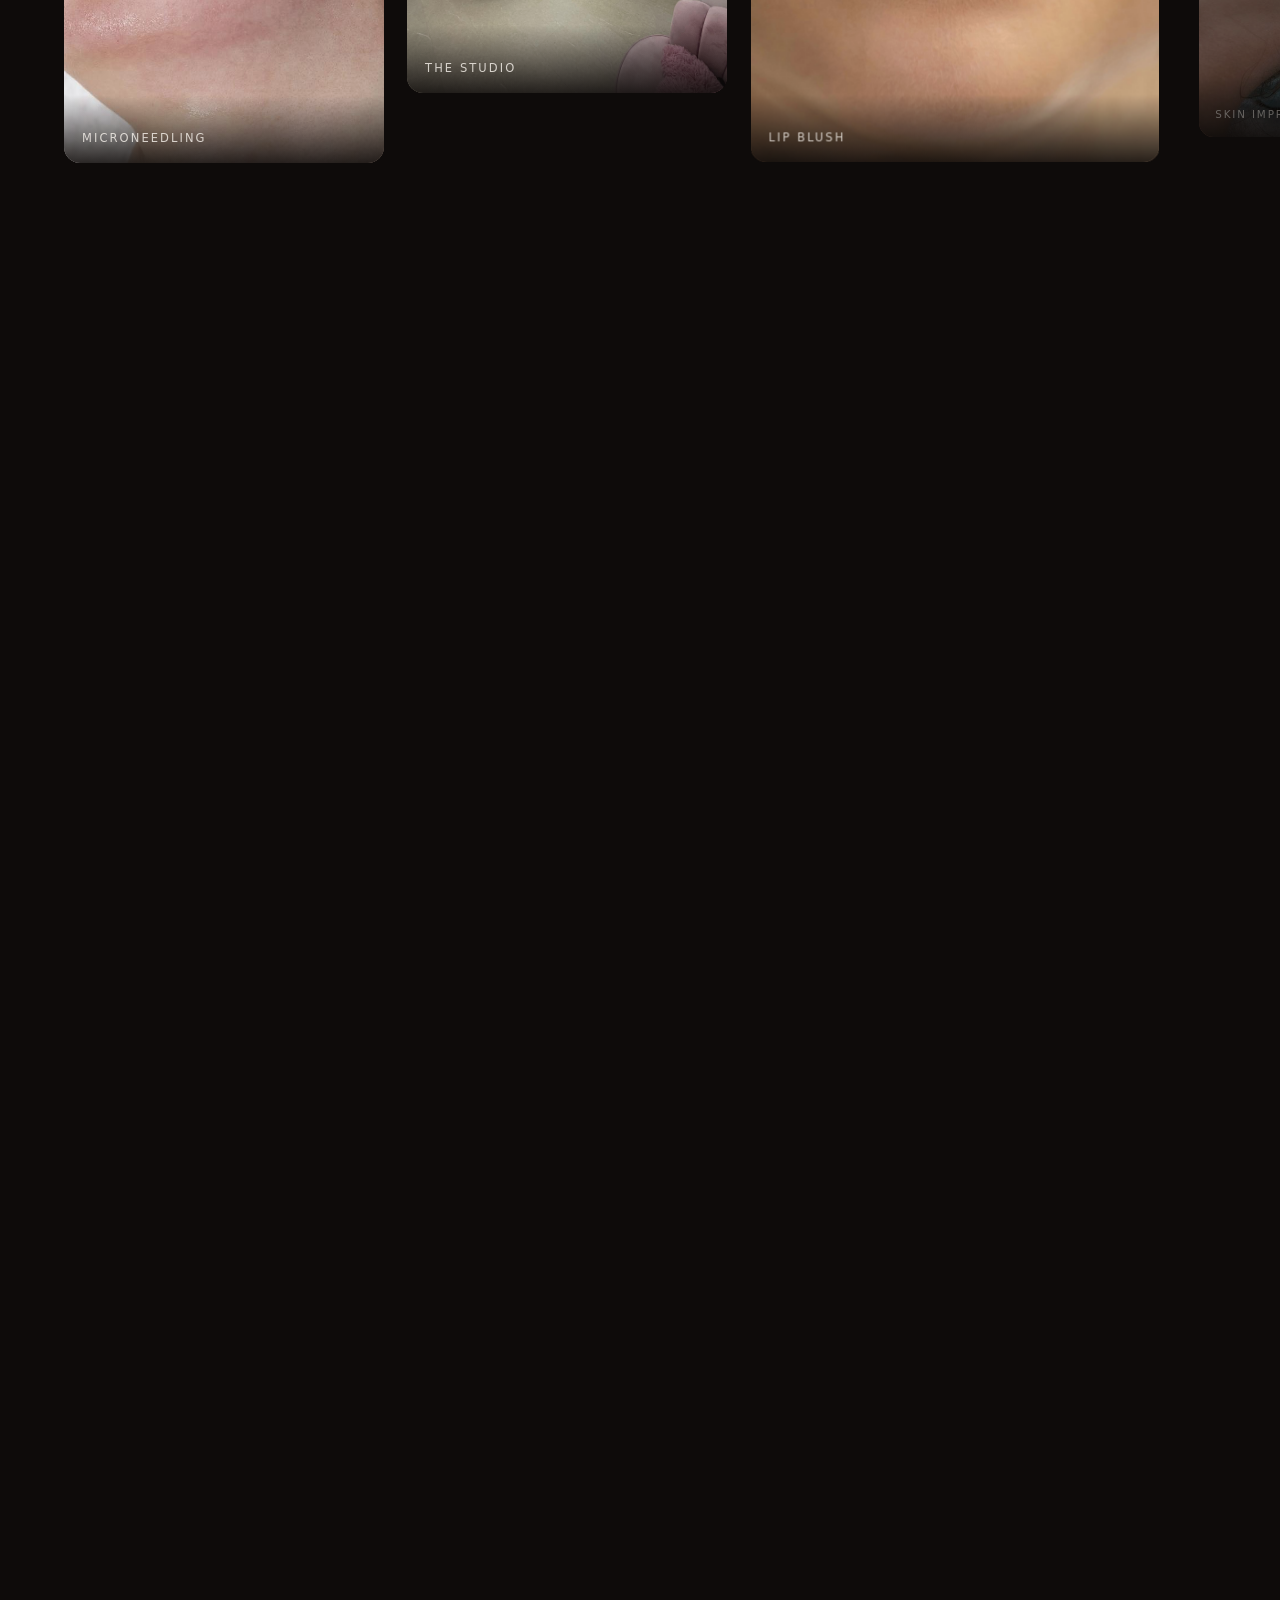
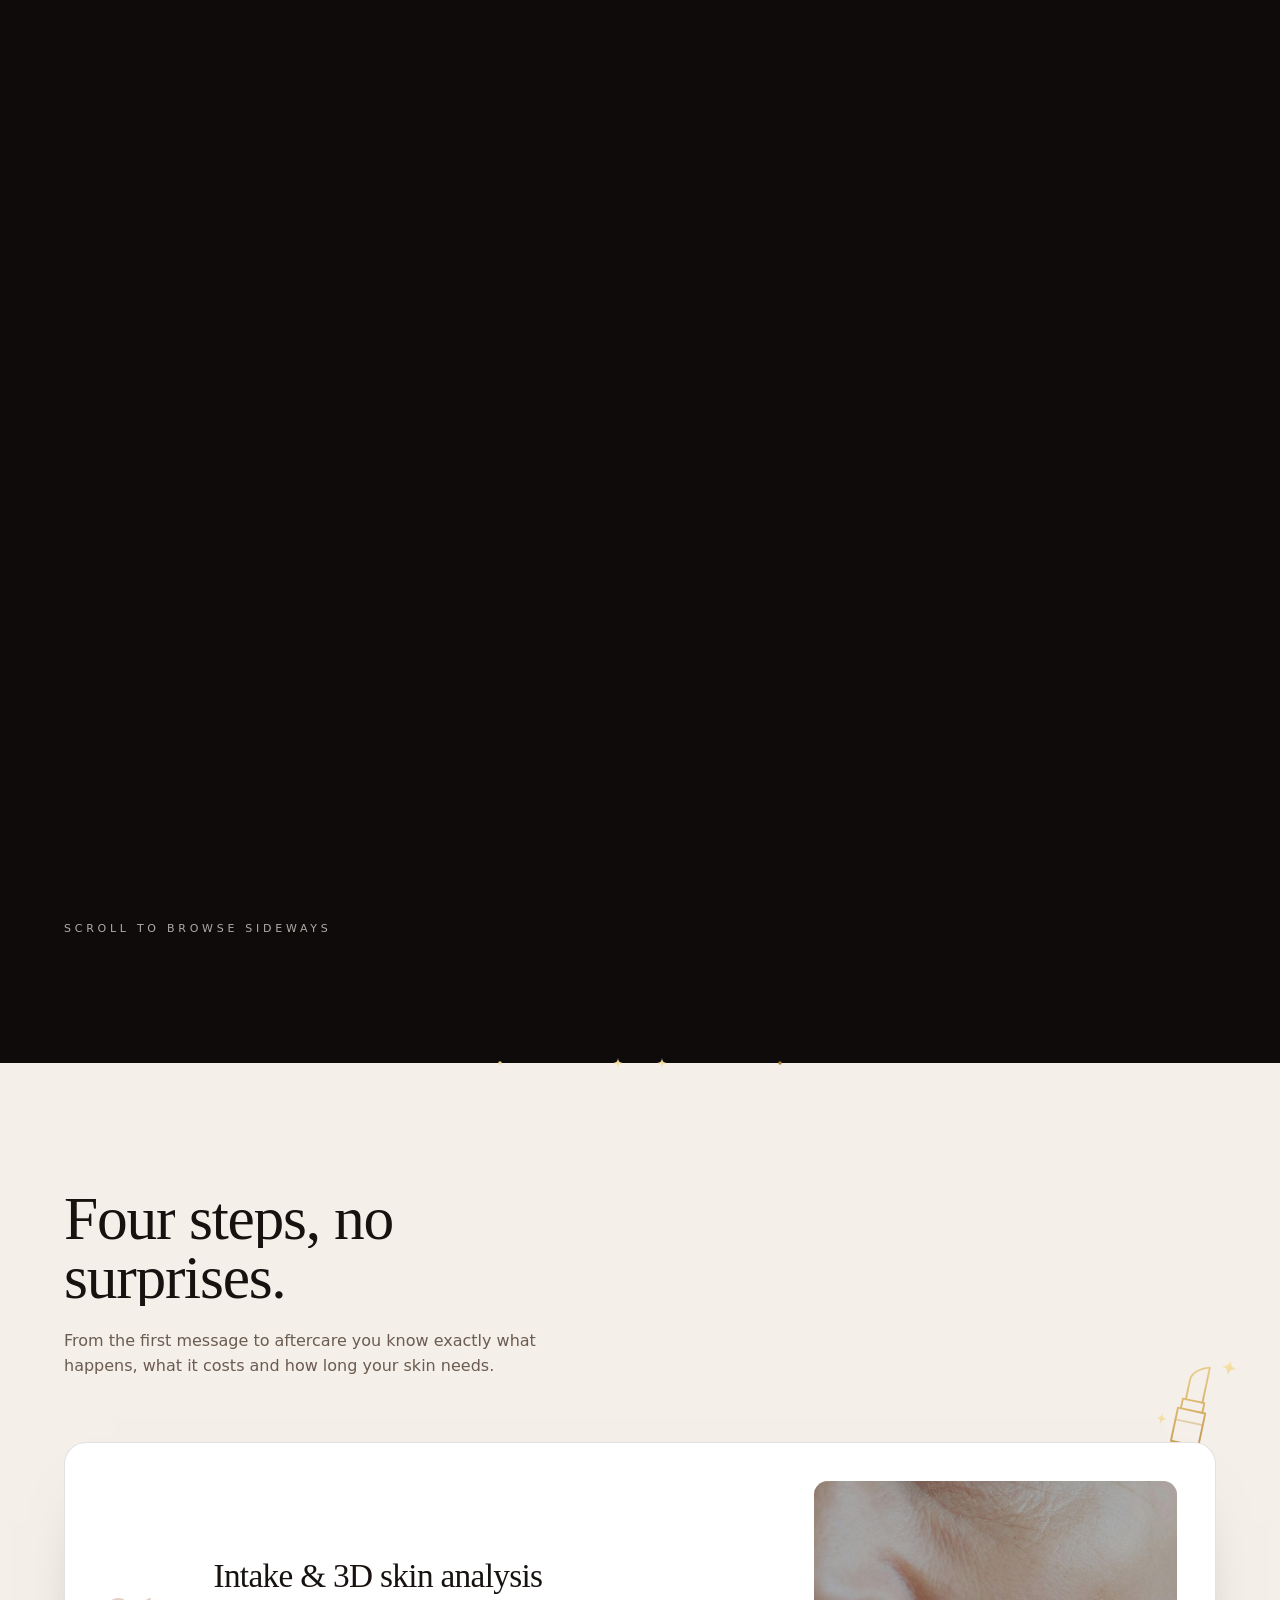
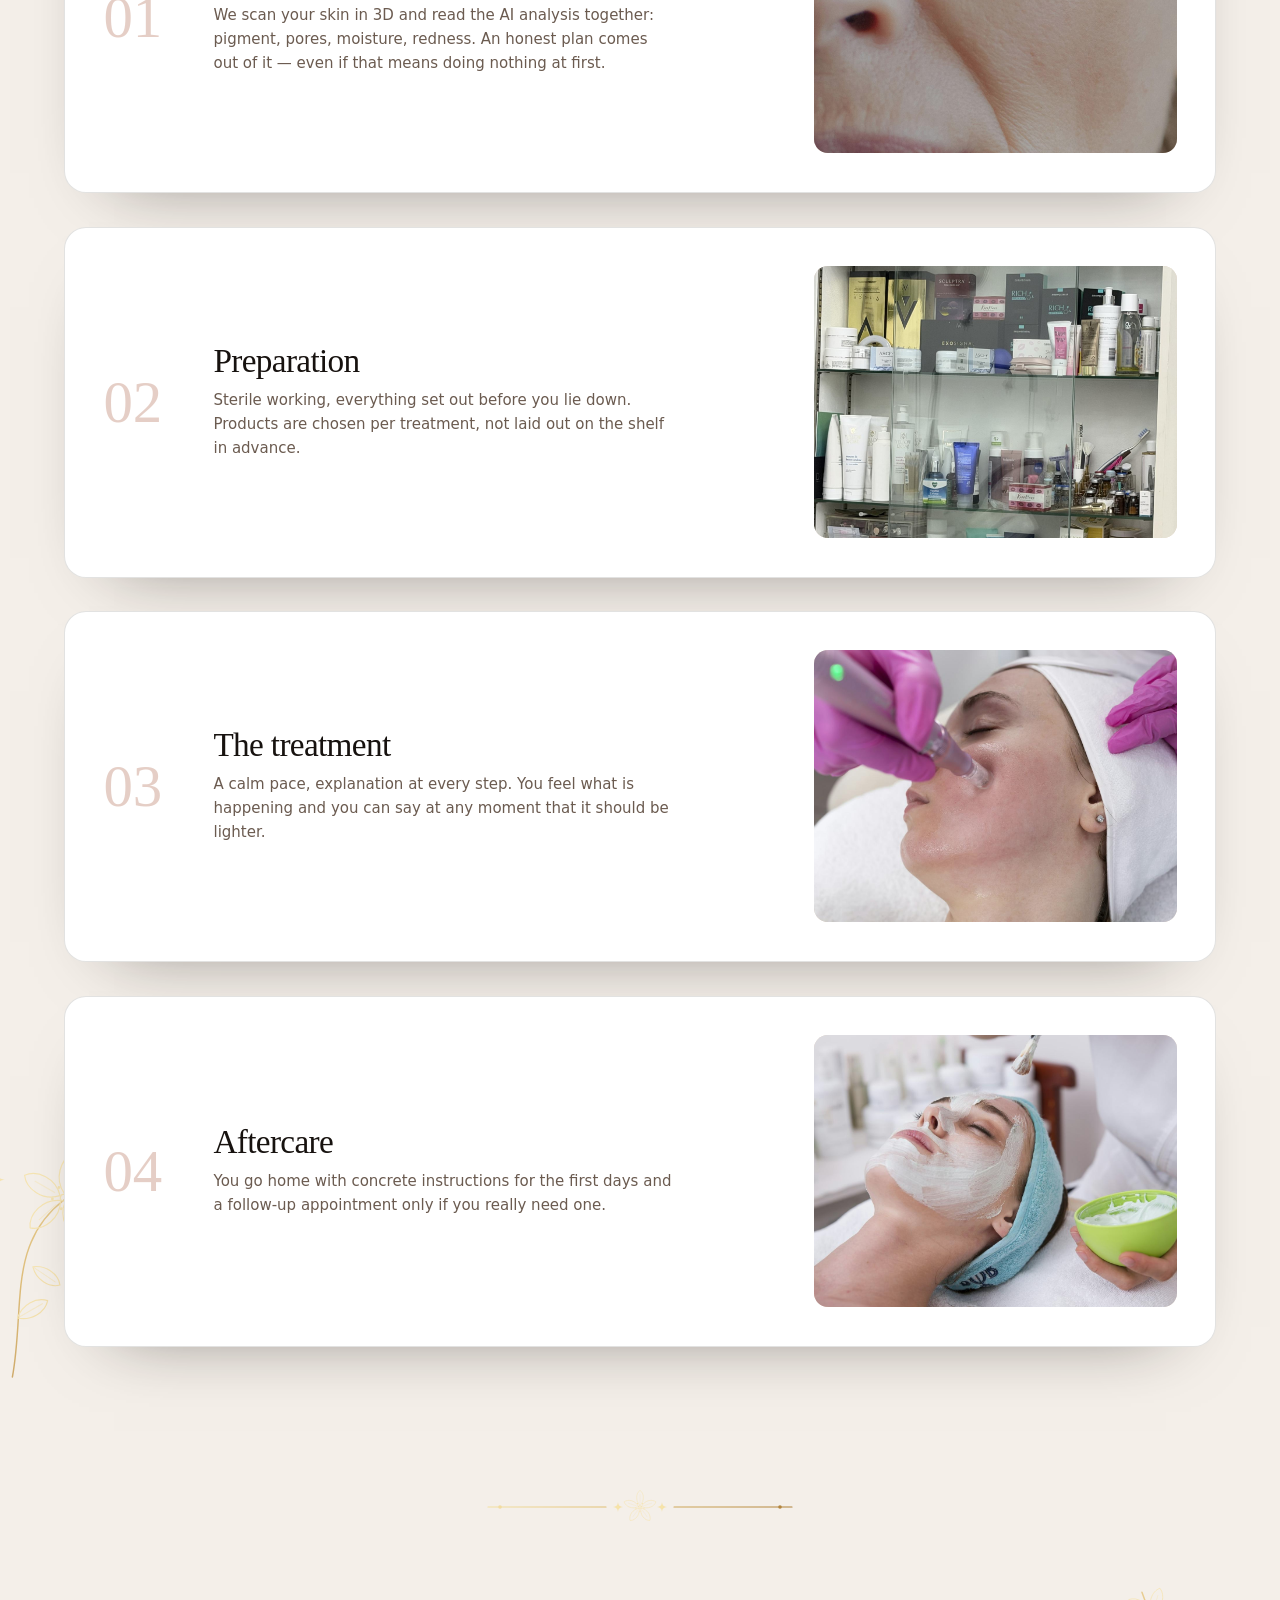
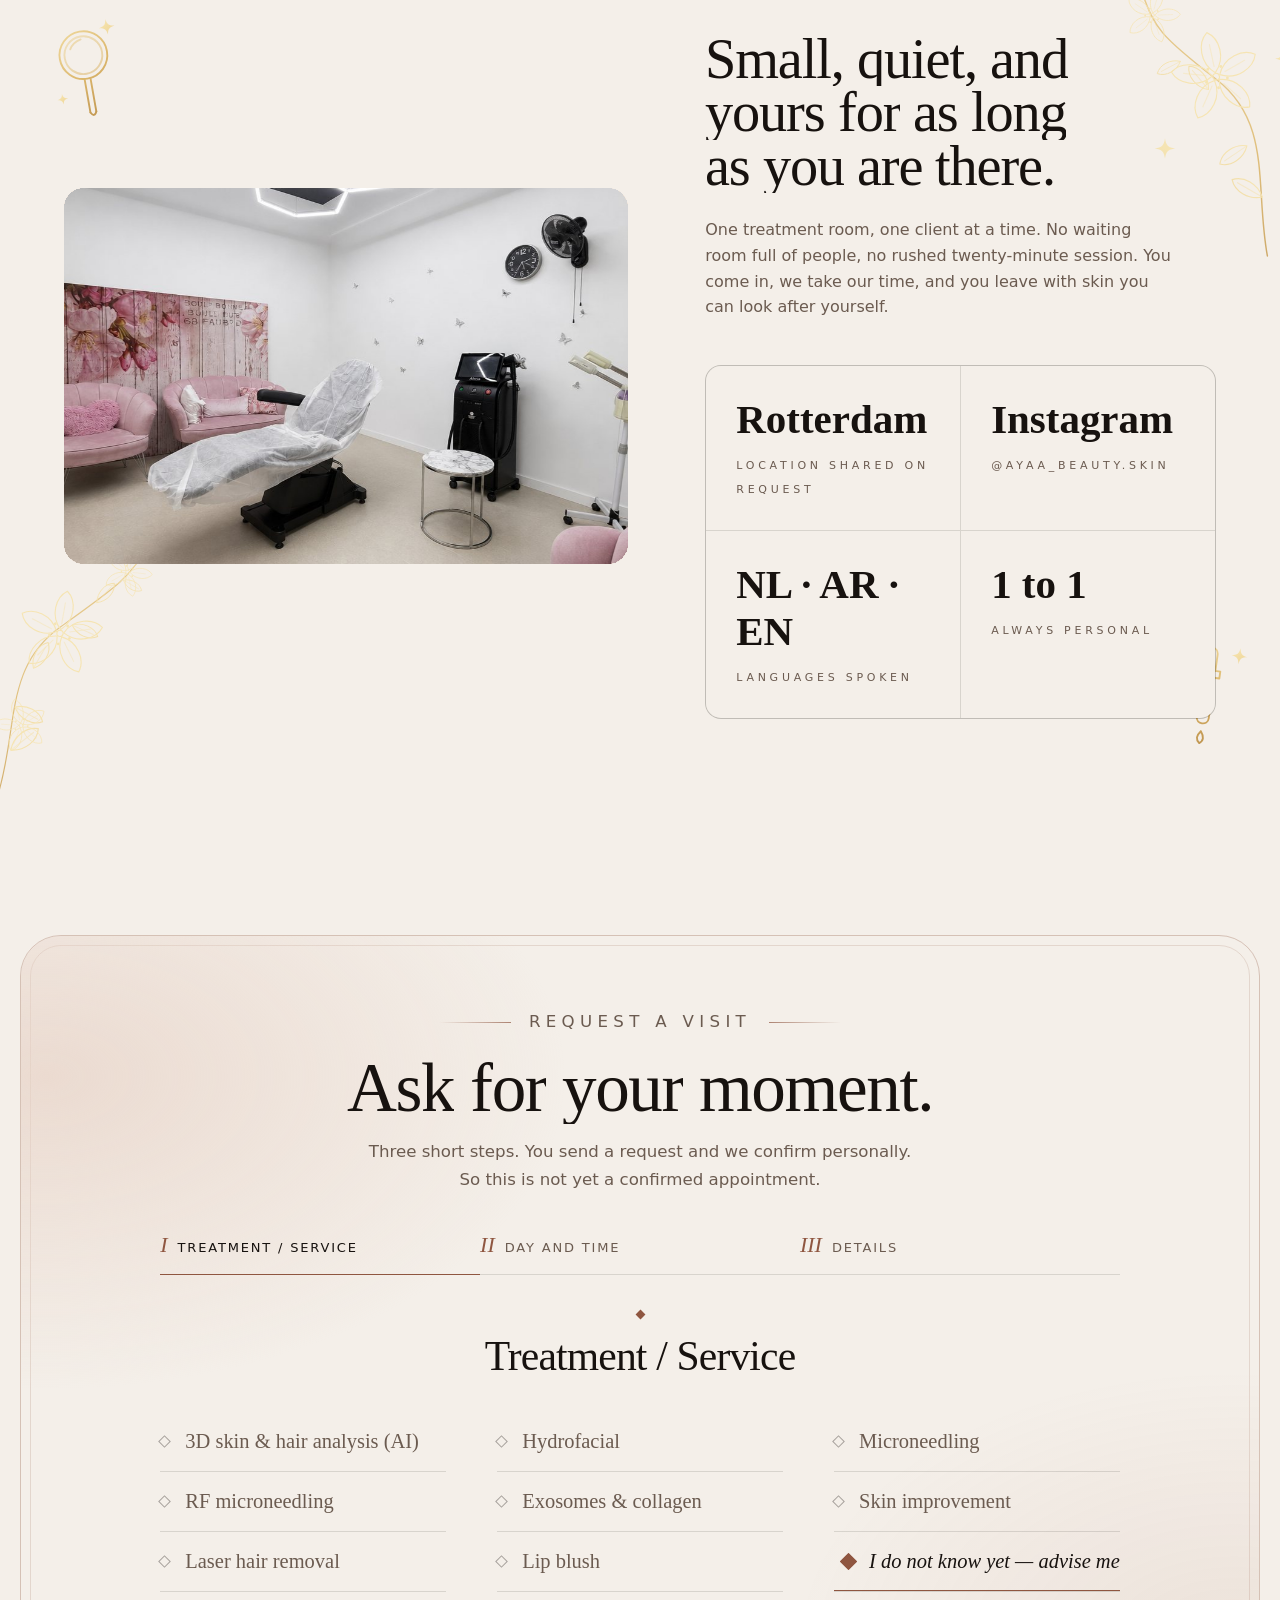
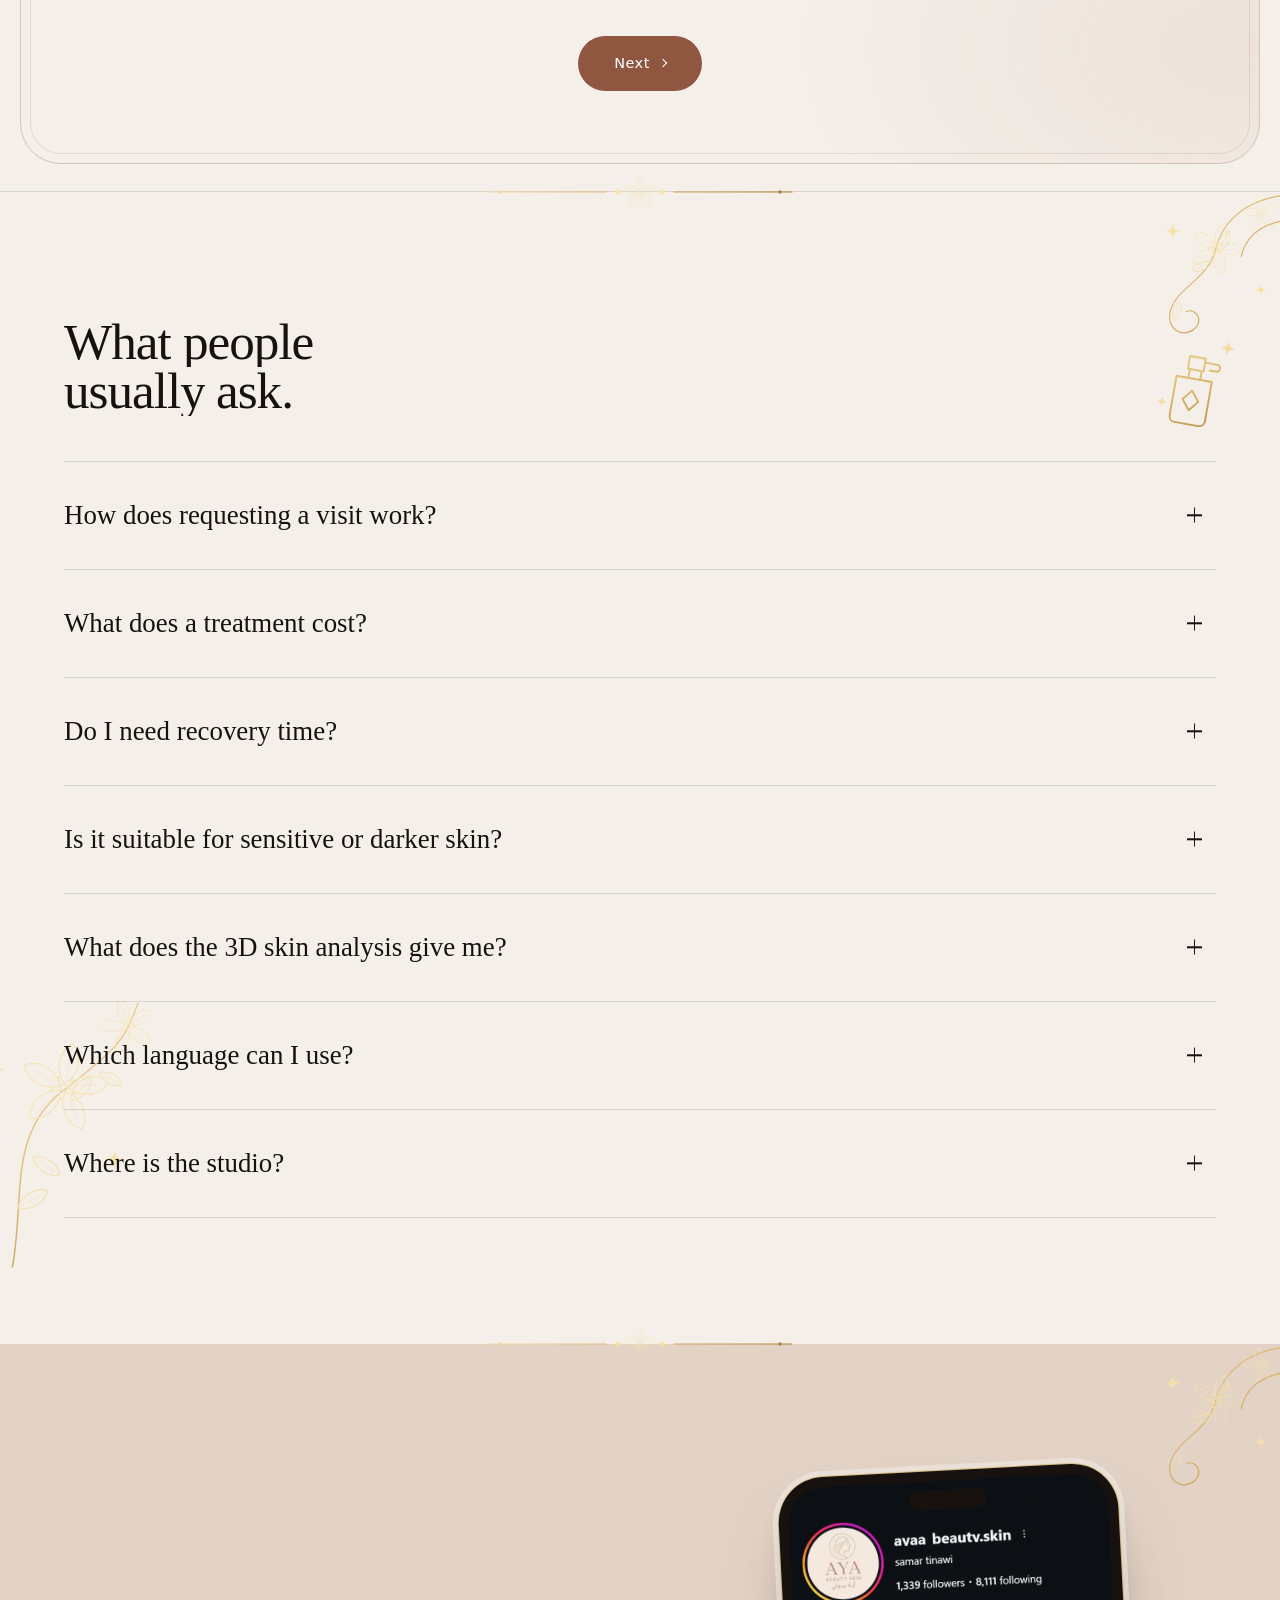
==== commit ea2e4156: "Arabic: open side-bar labels to the right of the bar Co-Authored-By: Claude Sonnet 5.5 <noreply@anth" ====
--- a/index.html
+++ b/index.html
@@ -138,7 +138,7 @@
   padding:9px 18px;border-radius:999px;box-shadow:0 10px 30px -14px rgba(23,18,15,.6);
   opacity:0;pointer-events:none;
   transition:opacity .25s,translate .55s cubic-bezier(.34,1.56,.64,1),scale .55s cubic-bezier(.34,1.56,.64,1),background .3s}
-[dir="rtl"] .quicknav a::after{inset-inline-end:auto;inset-inline-start:48px;transform-origin:left center}
+[dir="rtl"] .quicknav a::after{inset-inline-end:auto;inset-inline-start:auto;right:auto;left:48px;transform-origin:left center}
 /* hover the rail: every label springs out in a quick stagger; the current one is always visible */
 .quicknav:hover a::after,.quicknav a:focus-visible::after,.quicknav.qn-intro a::after,.quicknav a.qn-flash::after{opacity:1;translate:0 -50%;scale:1}
 /* on arrival every label shows for a moment (see script), then folds away; afterwards they only open on hover / focus */
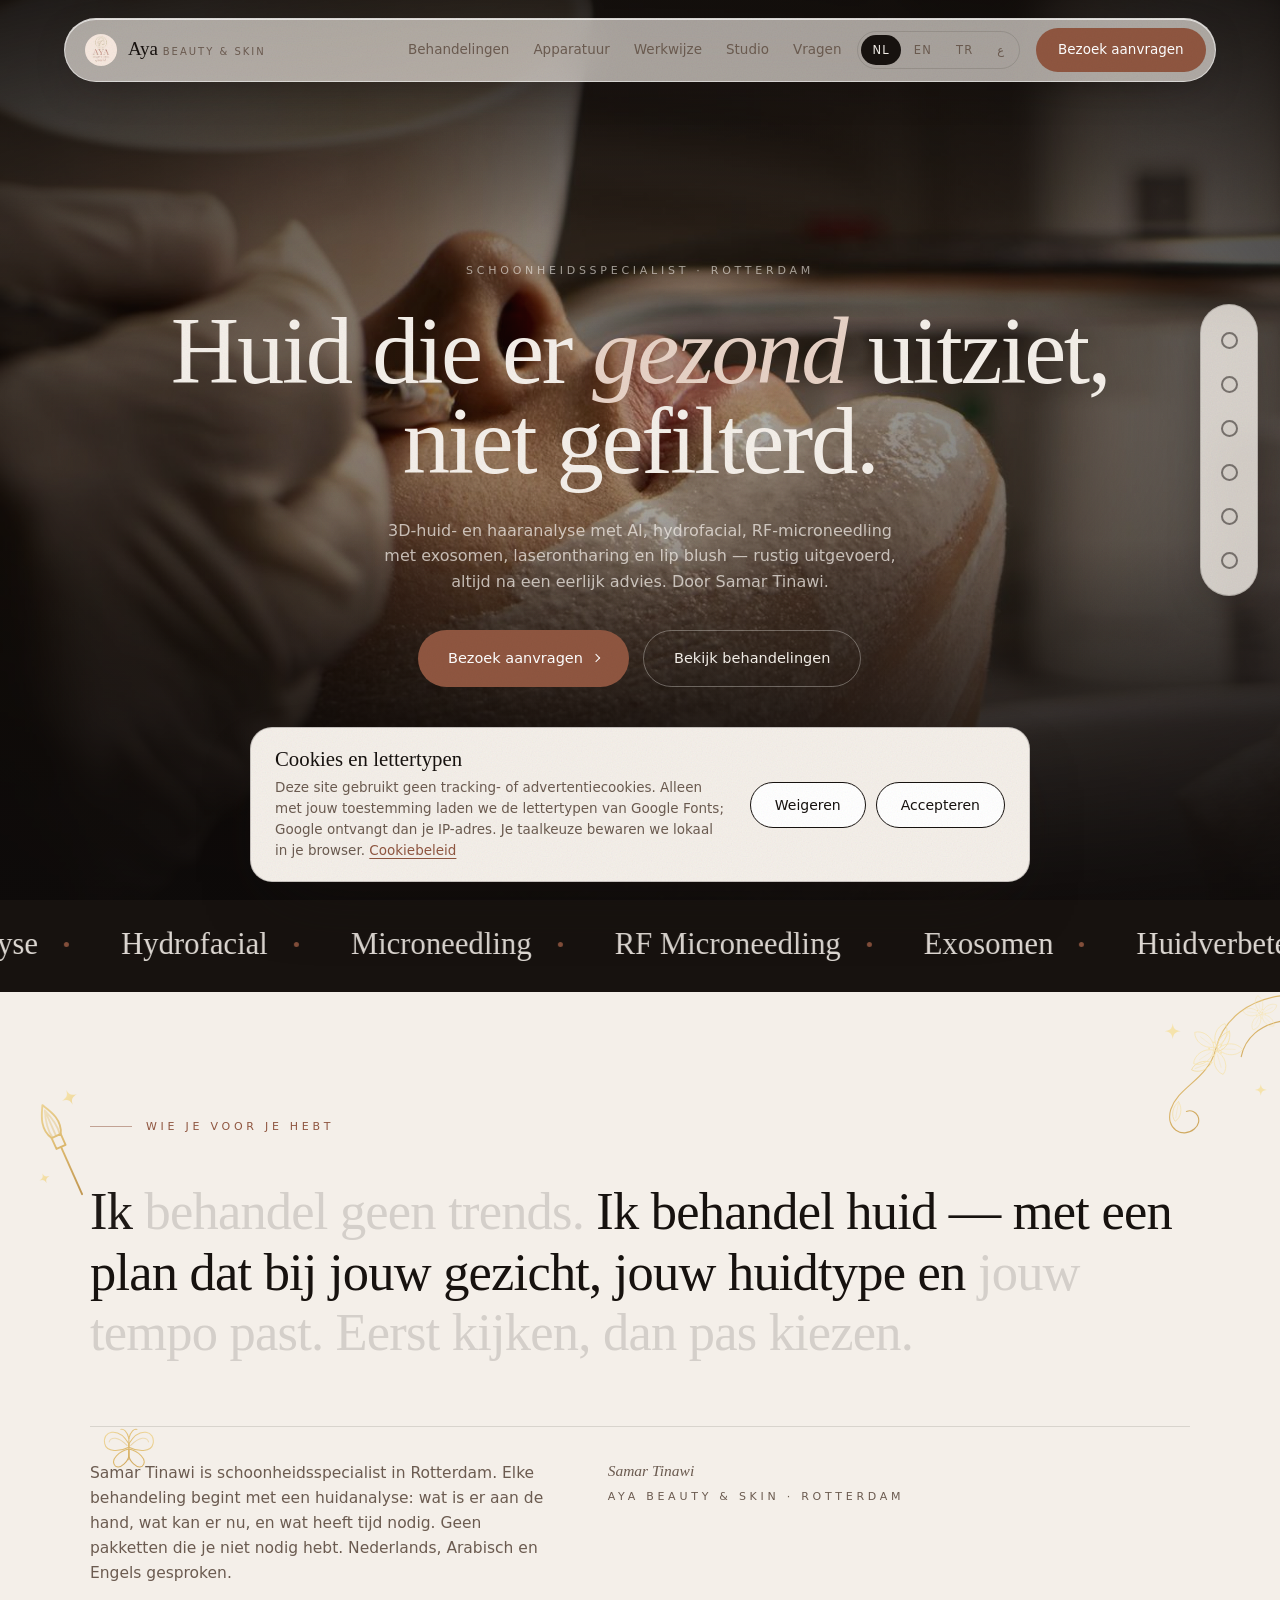
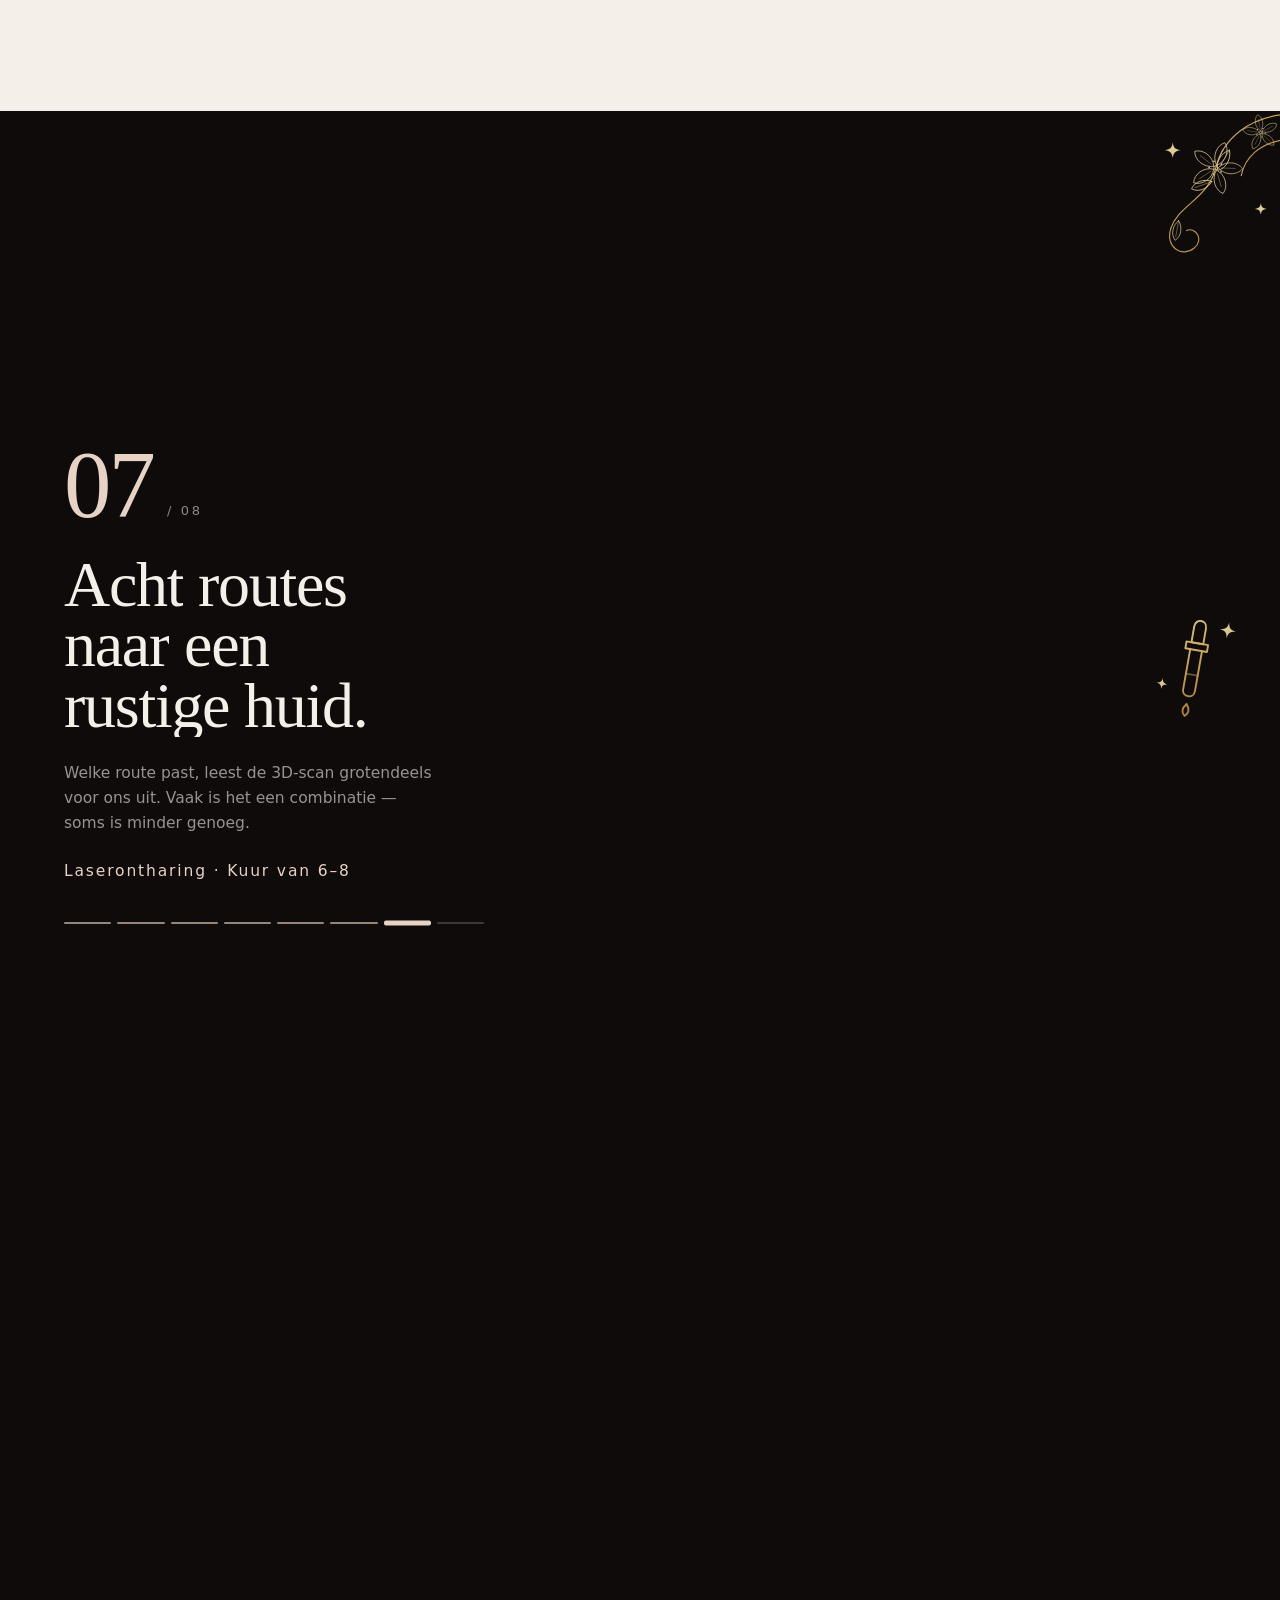
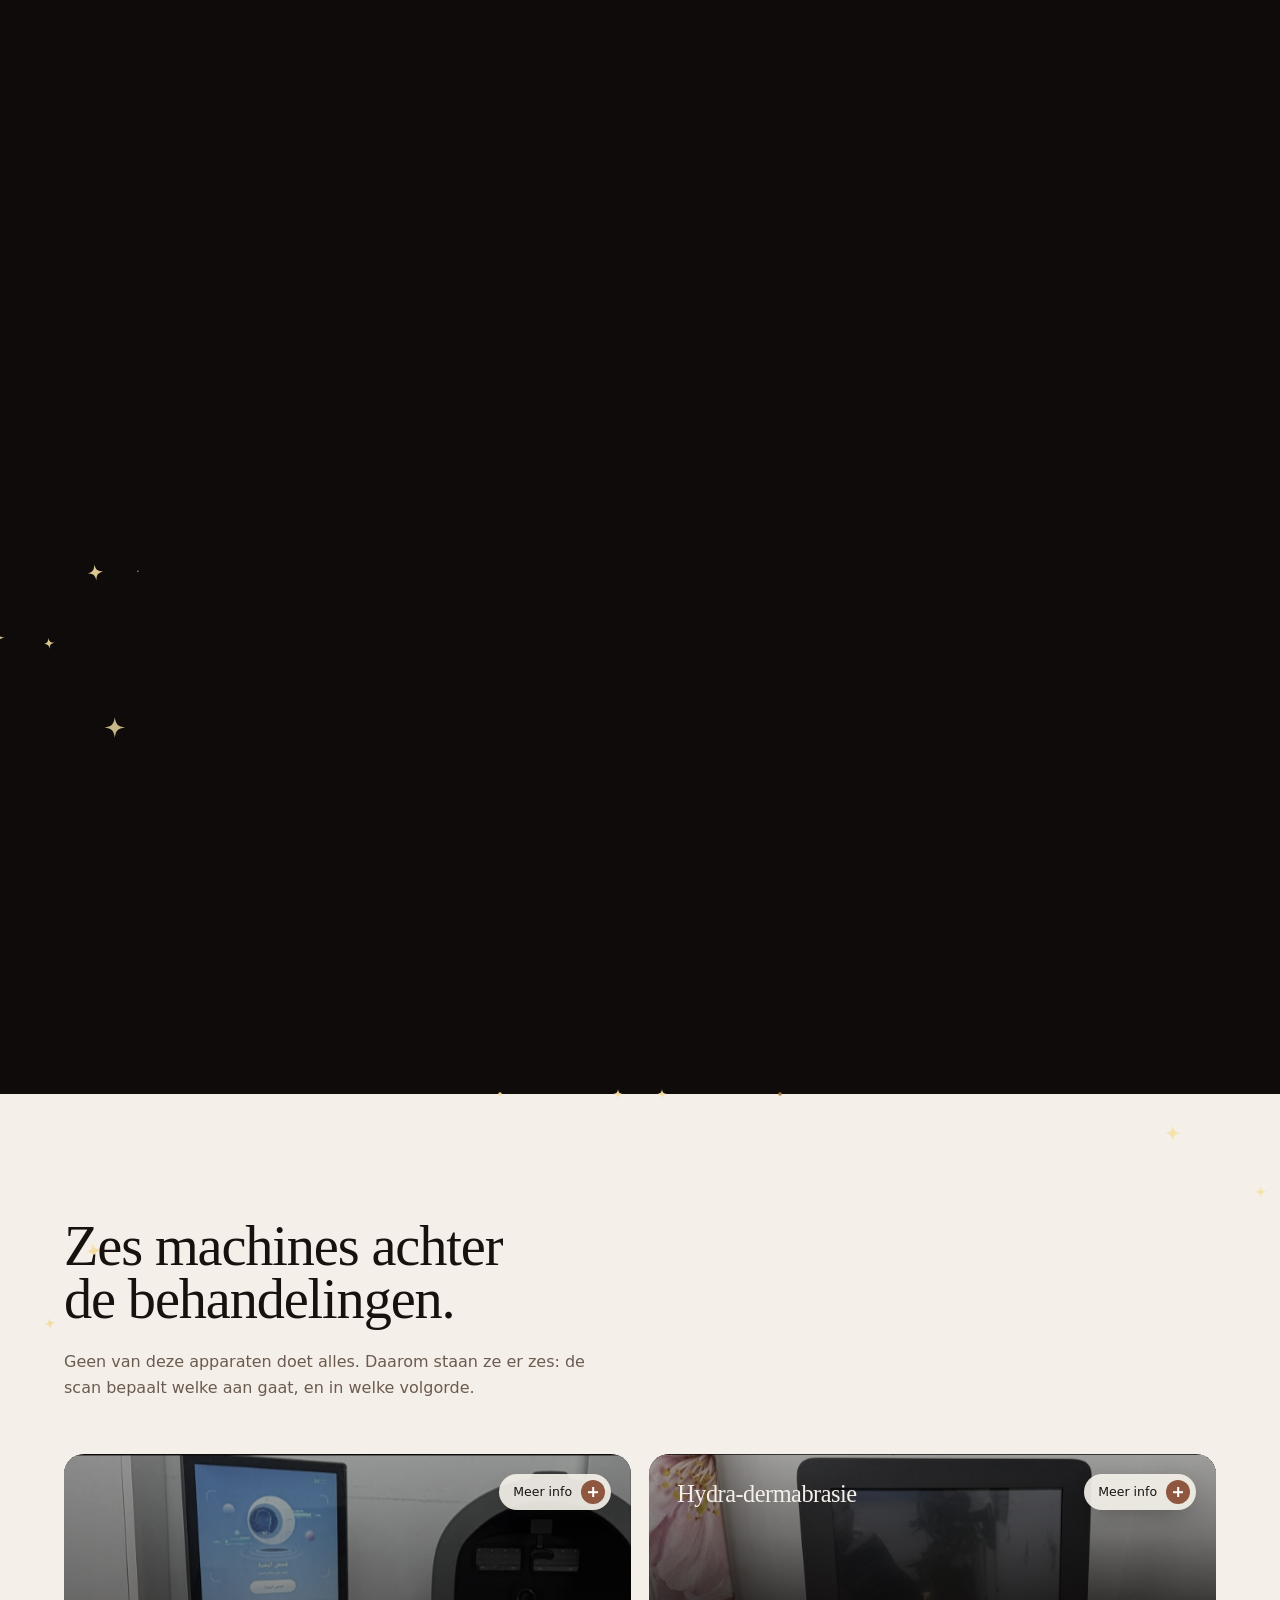
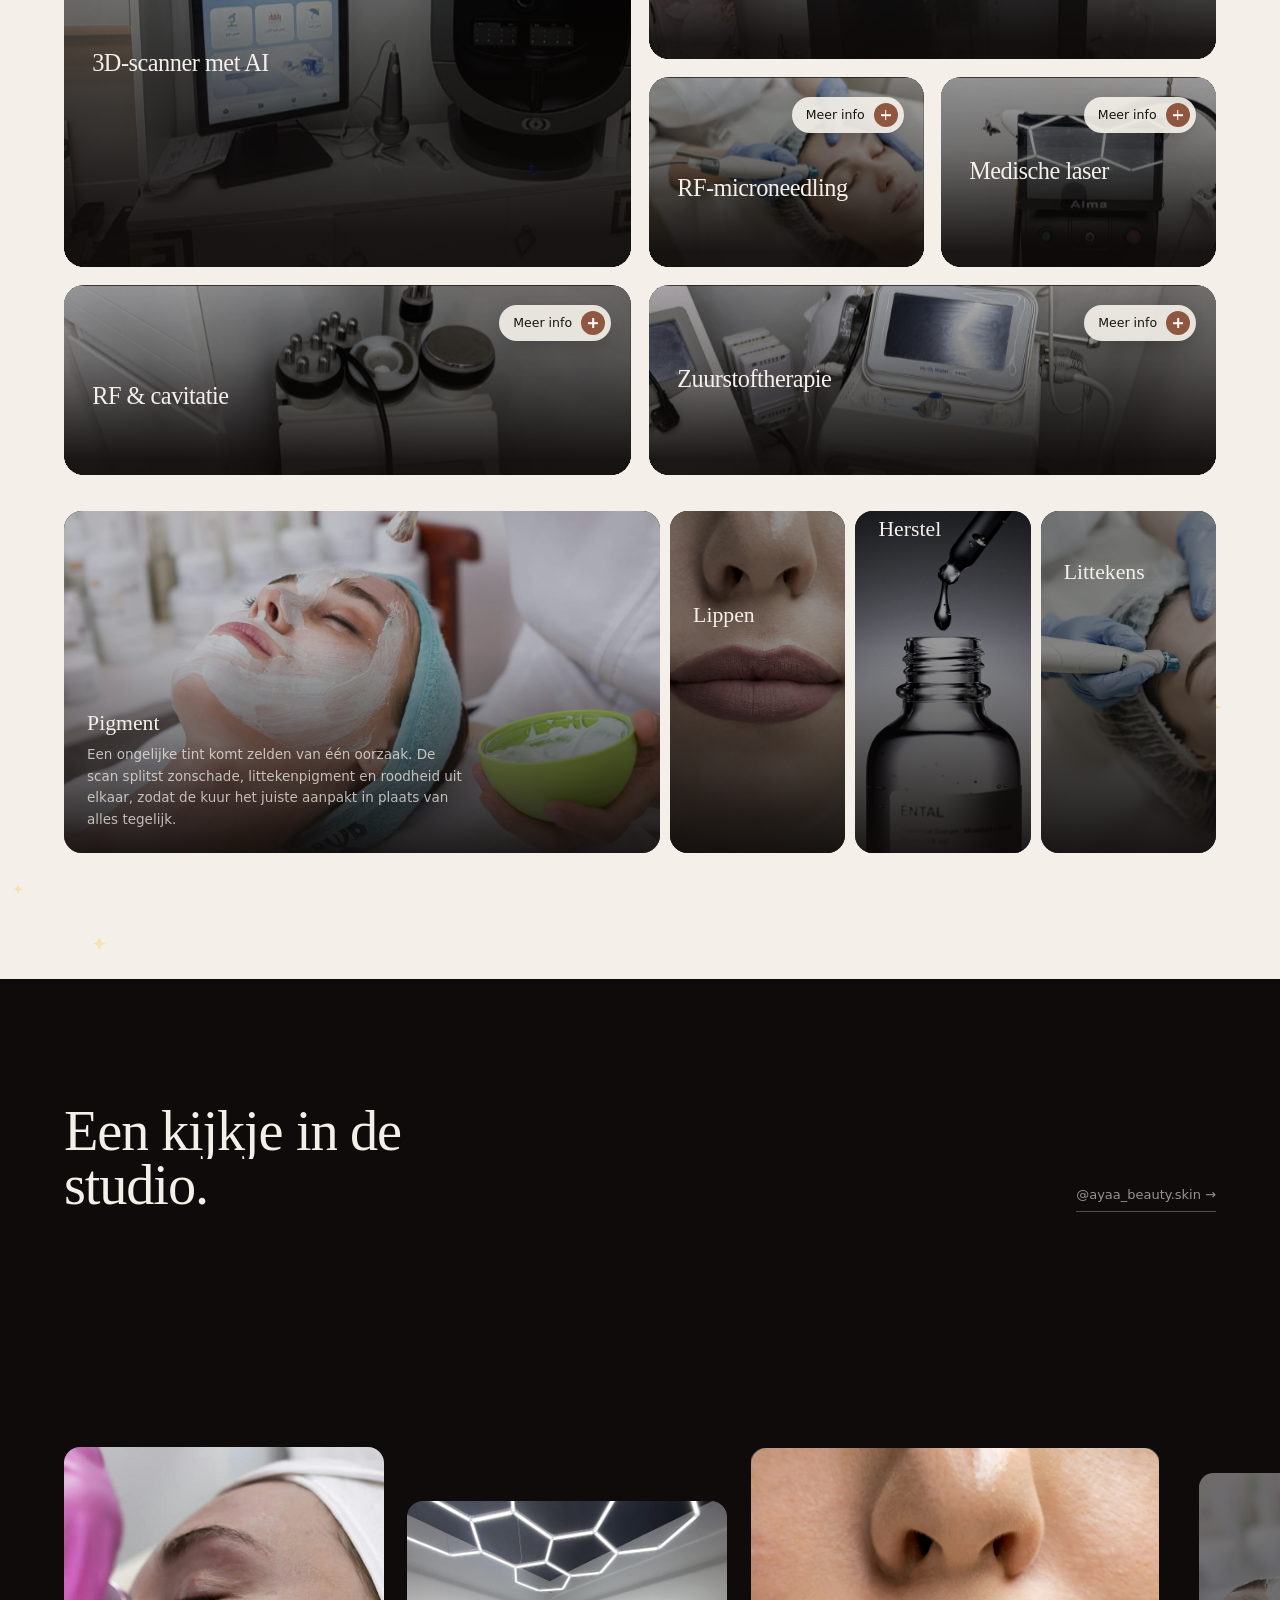
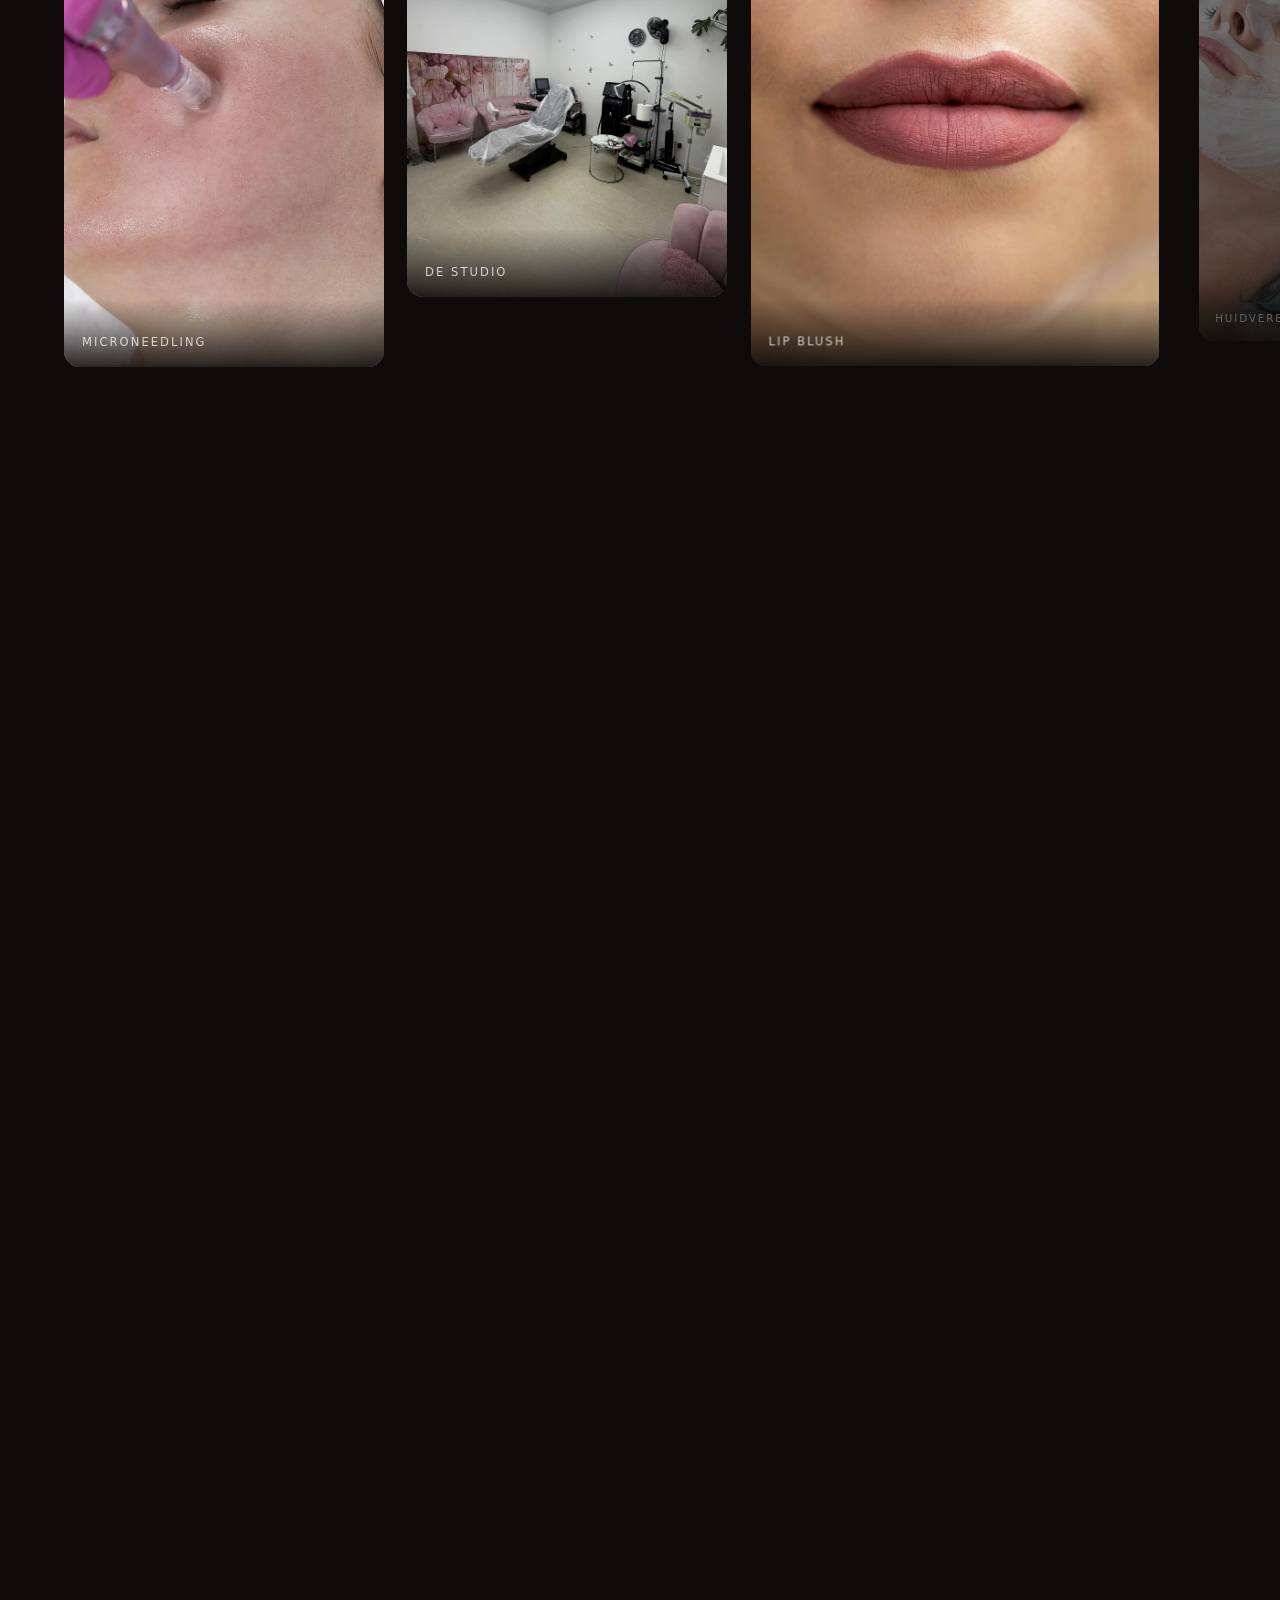
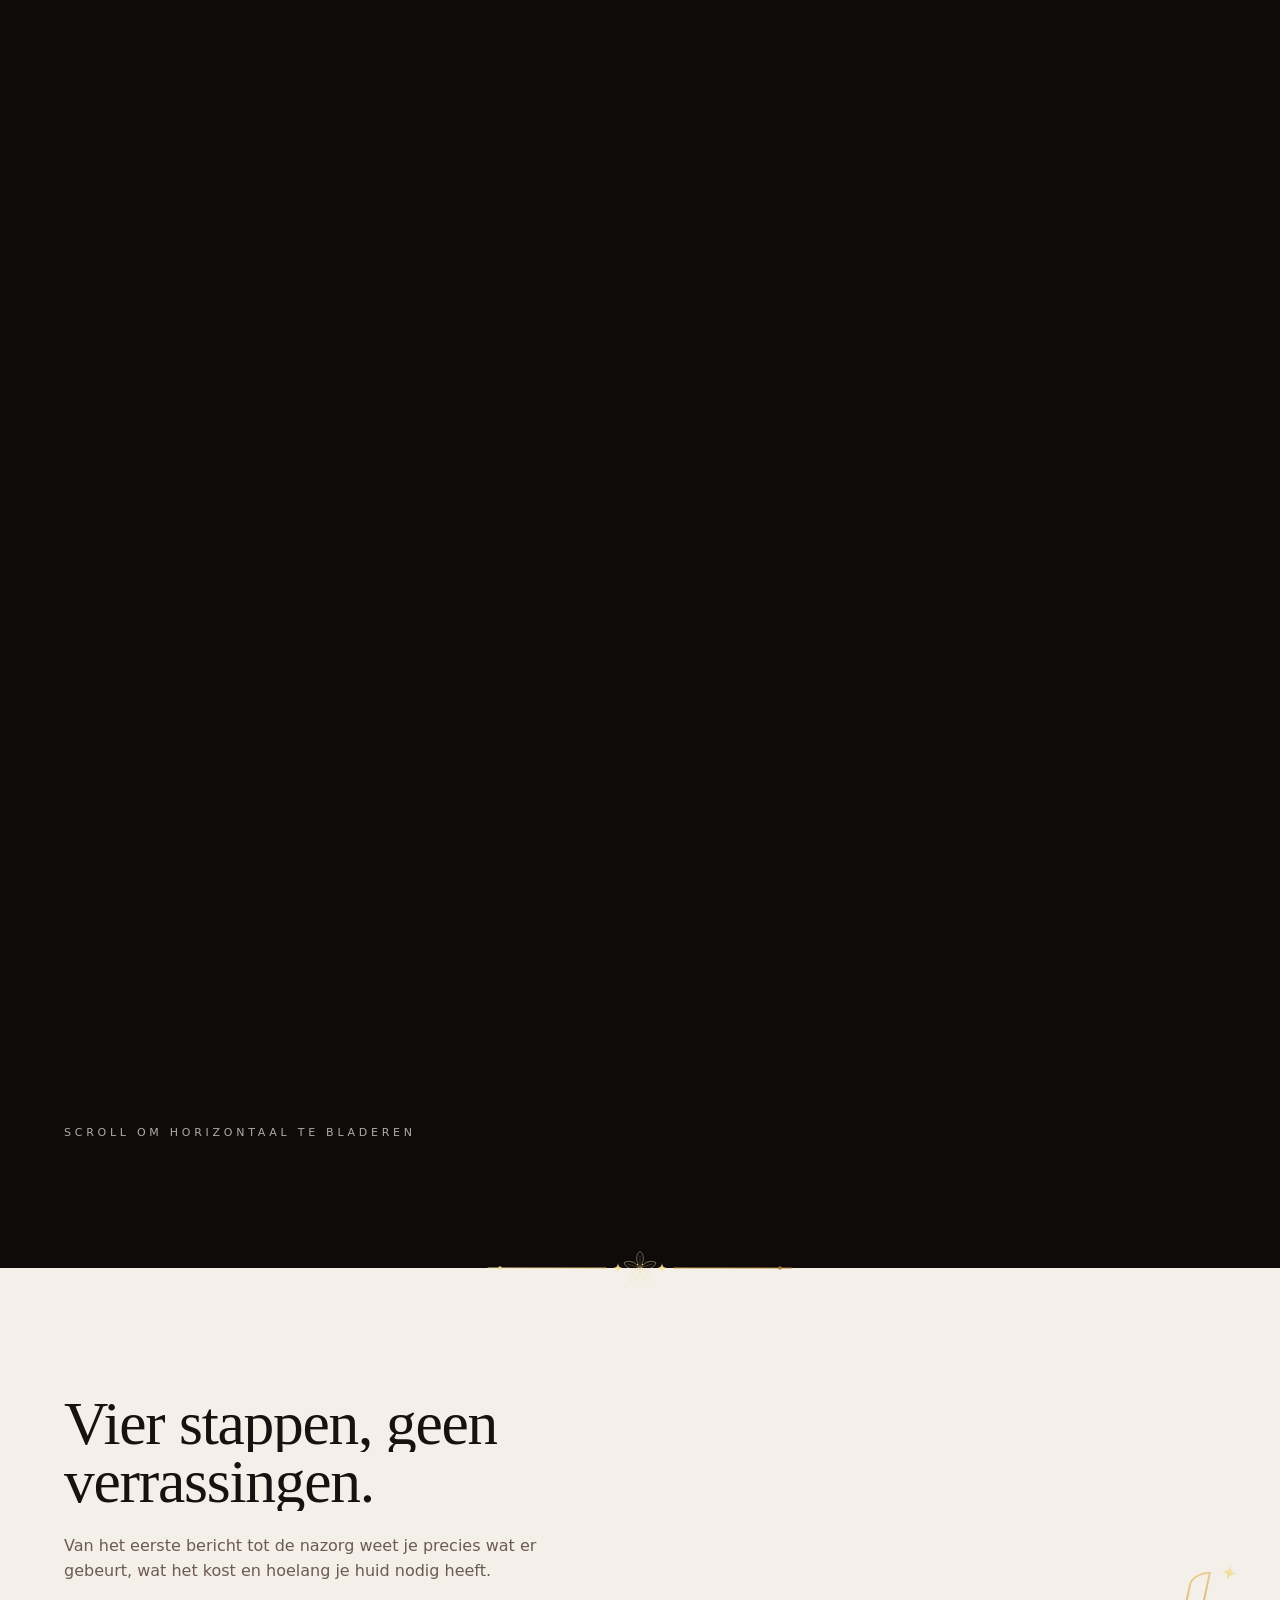
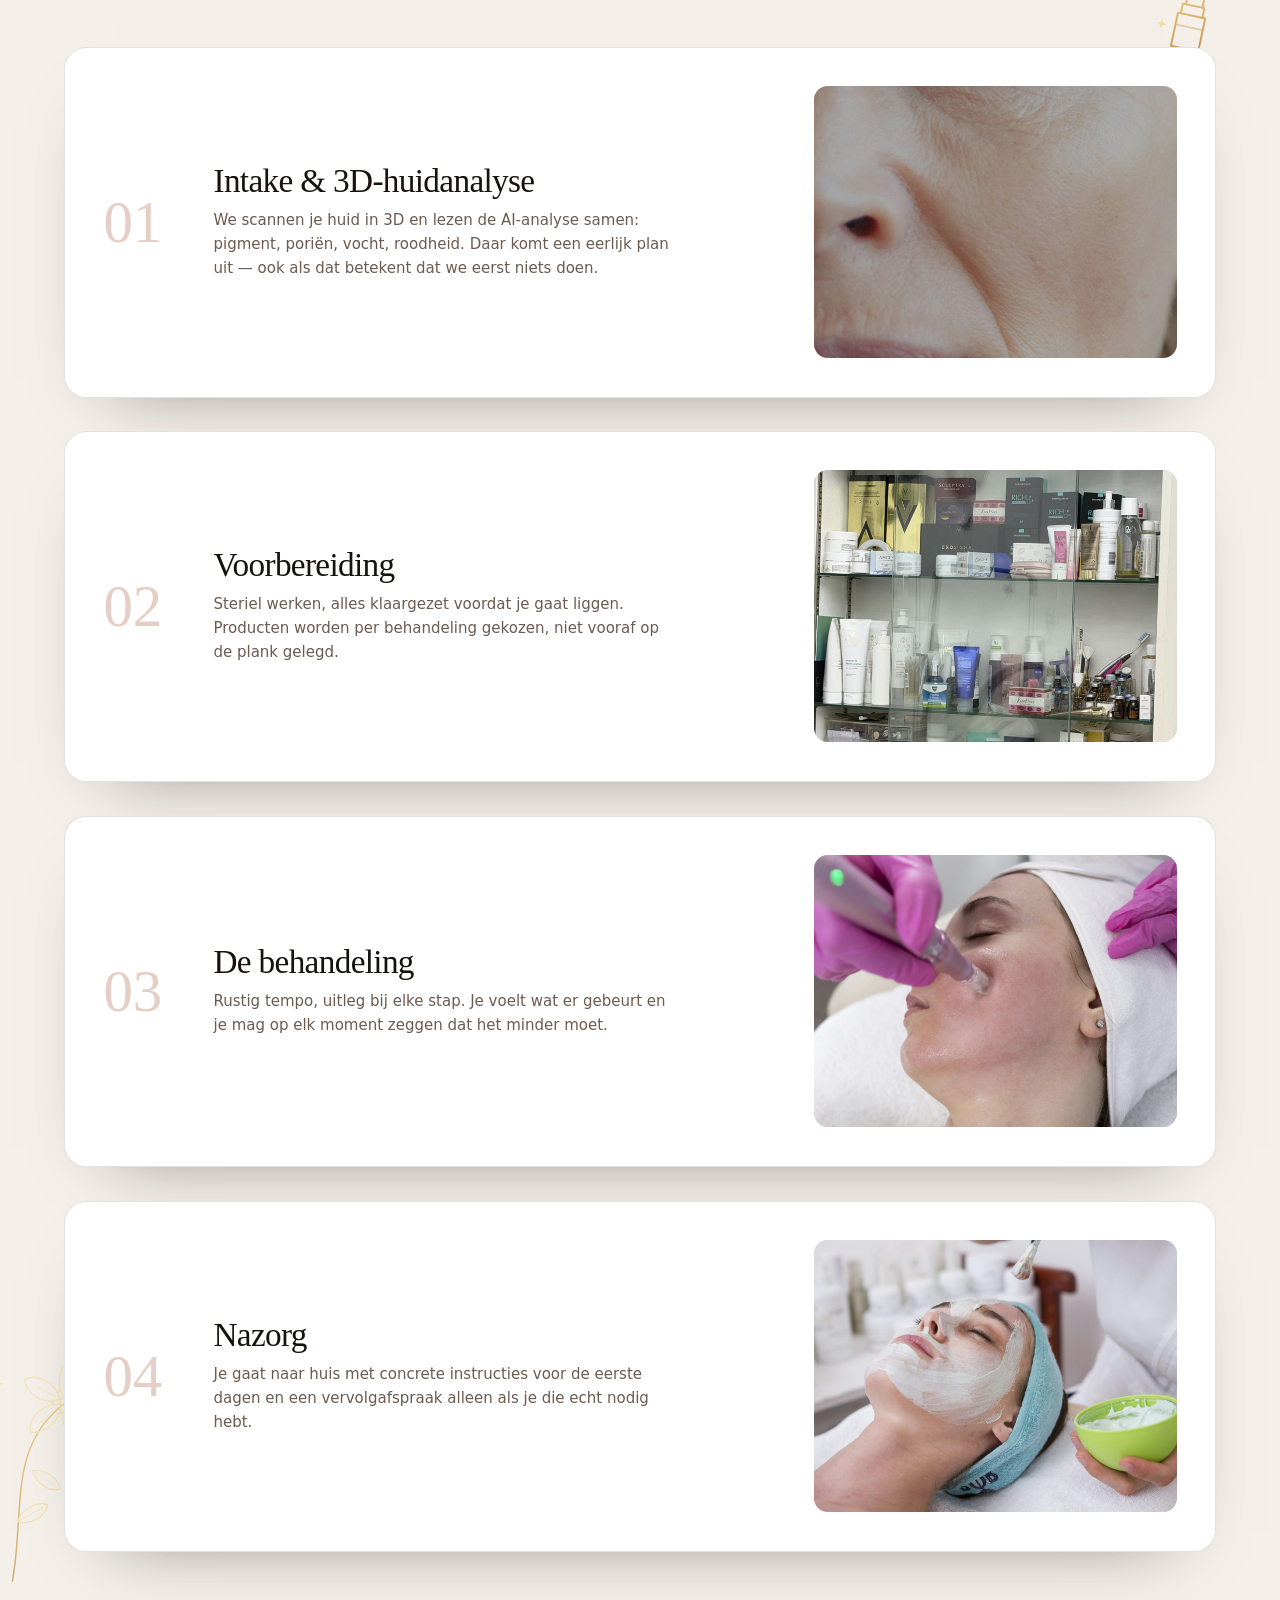
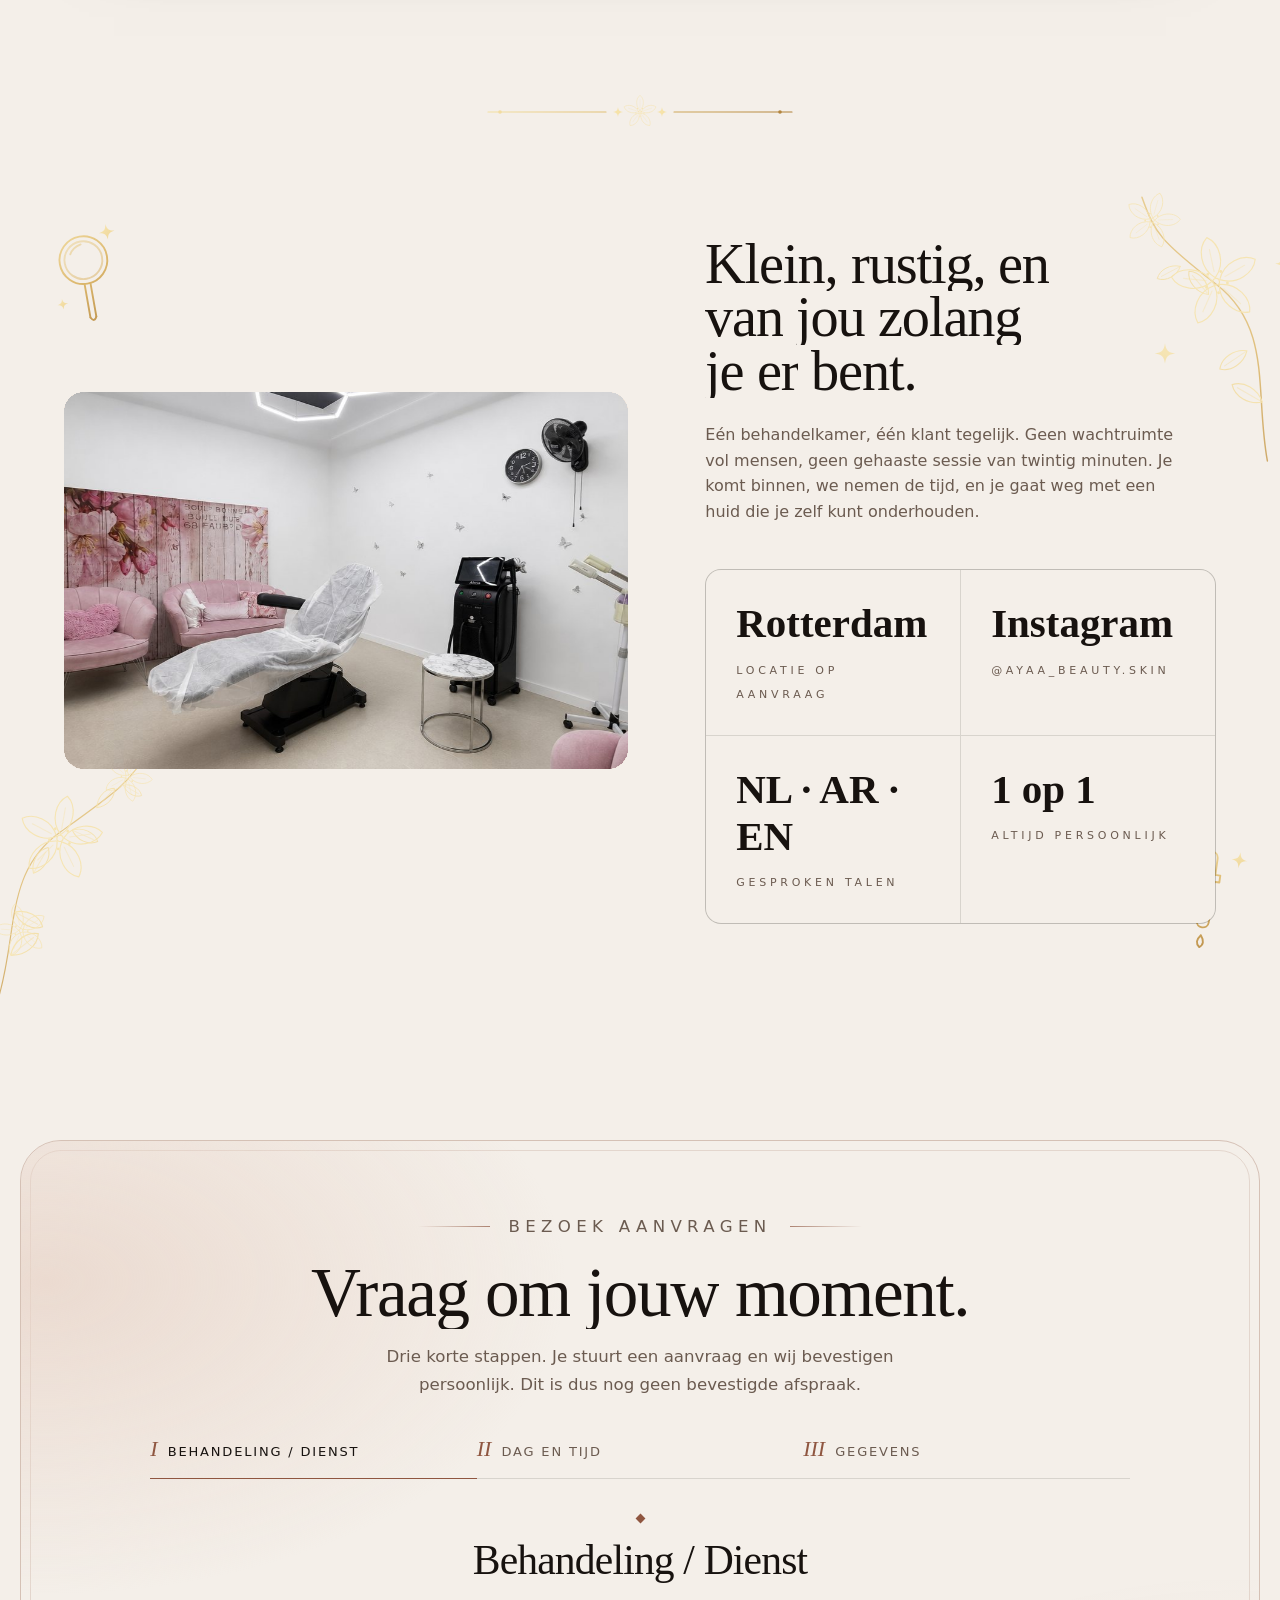
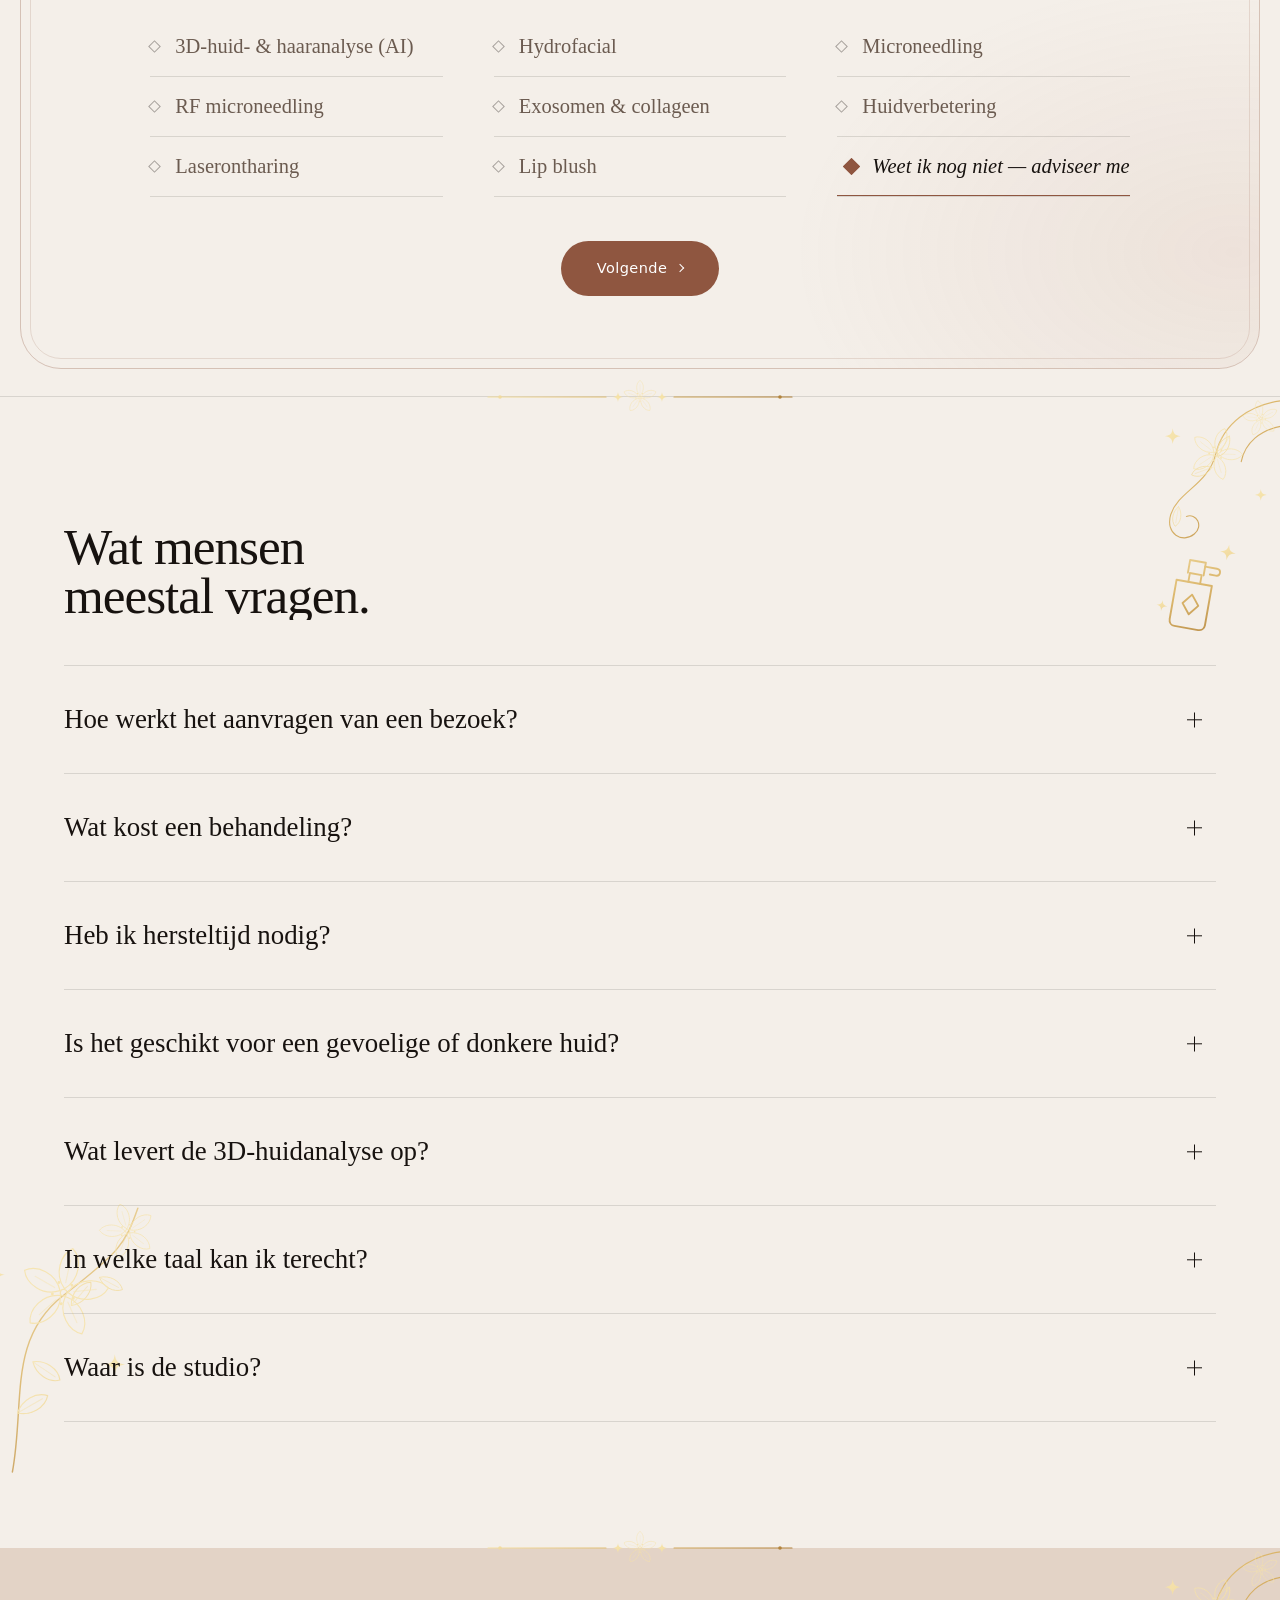
==== commit c07317fb: "Add Bing Webmaster Tools verification tag Co-Authored-By: Claude Sonnet 5.5 <noreply@anthropic.com>" ====
--- a/index.html
+++ b/index.html
@@ -1,5 +1,5 @@
 <!doctype html>
-<html lang="nl">
+<html lang="nl" dir="ltr">
 <head>
 <meta charset="utf-8">
 <meta name="viewport" content="width=device-width,initial-scale=1,viewport-fit=cover">
@@ -8,15 +8,30 @@
 <link rel="icon" type="image/png" sizes="96x96" href="/favicon-96.png">
 <link rel="apple-touch-icon" href="/apple-touch-icon.png">
 <meta name="theme-color" content="#0e0b0a">
+<!-- seo:start -->
+<title>Schoonheidsspecialist Rotterdam — Aya Beauty &amp; Skin</title>
+<meta name="description" id="metaDesc" content="Hydrofacial, microneedling, laserontharing en lip blush bij schoonheidsspecialist Samar Tinawi in Rotterdam. Vraag eenvoudig een afspraak aan.">
 <link rel="canonical" href="https://ayabeautyskin.studio/">
+<link rel="alternate" hreflang="nl" href="https://ayabeautyskin.studio/">
+<link rel="alternate" hreflang="en" href="https://ayabeautyskin.studio/en/">
+<link rel="alternate" hreflang="ar" href="https://ayabeautyskin.studio/ar/">
+<link rel="alternate" hreflang="tr" href="https://ayabeautyskin.studio/tr/">
+<link rel="alternate" hreflang="x-default" href="https://ayabeautyskin.studio/">
+<meta name="msvalidate.01" content="EC5ED53C0C46D3856103319869C7036F">
 <meta property="og:type" content="website">
+<meta property="og:site_name" content="Aya Beauty &amp; Skin">
+<meta property="og:locale" content="nl_NL">
+<meta property="og:locale:alternate" content="en_GB">
+<meta property="og:locale:alternate" content="ar_AR">
+<meta property="og:locale:alternate" content="tr_TR">
 <meta property="og:url" content="https://ayabeautyskin.studio/">
-<meta property="og:title" content="Aya Beauty &amp; Skin — Skin studio Rotterdam">
-<meta property="og:description" content="Hydrofacial, RF microneedling, laser hair removal and lip blush by Samar Tinawi, Rotterdam.">
+<meta property="og:title" content="Schoonheidsspecialist Rotterdam — Aya Beauty &amp; Skin">
+<meta property="og:description" content="Hydrofacial, microneedling, laserontharing en lip blush bij schoonheidsspecialist Samar Tinawi in Rotterdam. Vraag eenvoudig een afspraak aan.">
 <meta property="og:image" content="https://ayabeautyskin.studio/img/hero.jpg">
 <meta name="twitter:card" content="summary_large_image">
-<title>Aya Beauty &amp; Skin</title>
-<meta name="description" id="metaDesc" content="Aya Beauty &amp; Skin in Rotterdam. Hydrofacial, microneedling met exosomen, huidverbetering en lip blush door schoonheidsspecialist Samar Tinawi.">
+<script type="application/ld+json">{"@context": "https://schema.org", "@type": "BeautySalon", "@id": "https://ayabeautyskin.studio/#salon", "name": "Aya Beauty & Skin", "url": "https://ayabeautyskin.studio/", "description": "Hydrofacial, microneedling, laserontharing en lip blush bij schoonheidsspecialist Samar Tinawi in Rotterdam. Vraag eenvoudig een afspraak aan.", "inLanguage": "nl", "image": "https://ayabeautyskin.studio/img/hero.jpg", "logo": "https://ayabeautyskin.studio/apple-touch-icon.png", "telephone": "+31685070325", "address": {"@type": "PostalAddress", "addressLocality": "Rotterdam", "addressCountry": "NL"}, "areaServed": "Rotterdam", "founder": {"@type": "Person", "name": "Samar Tinawi"}, "knowsLanguage": ["nl", "ar", "en"], "sameAs": ["https://www.instagram.com/ayaa_beauty.skin/"]}</script>
+<script type="application/ld+json">{"@context": "https://schema.org", "@type": "FAQPage", "inLanguage": "nl", "mainEntity": [{"@type": "Question", "name": "Hoe werkt het aanvragen van een bezoek?", "acceptedAnswer": {"@type": "Answer", "text": "Doorloop de drie korte stappen hierboven. Je aanvraag komt bij ons binnen via WhatsApp of e-mail — wat jij kiest. Samar kijkt in de agenda en laat je persoonlijk weten of het moment past."}}, {"@type": "Question", "name": "Wat kost een behandeling?", "acceptedAnswer": {"@type": "Answer", "text": "De prijs hangt af van de behandeling en of het om één sessie of een kuur gaat. Je krijgt het volledige bedrag te horen tijdens de intake, vóórdat er iets gebeurt — nooit achteraf een verrassing."}}, {"@type": "Question", "name": "Heb ik hersteltijd nodig?", "acceptedAnswer": {"@type": "Answer", "text": "Bij een hydrofacial niet: je kunt daarna gewoon de deur uit. Bij microneedling en lip blush is je huid een paar dagen roder en gevoeliger. Je krijgt precies te horen hoeveel dagen je moet inplannen."}}, {"@type": "Question", "name": "Is het geschikt voor een gevoelige of donkere huid?", "acceptedAnswer": {"@type": "Answer", "text": "Ja, maar de aanpak verschilt. Huidtype, pigmentgevoeligheid en je reactie op eerdere behandelingen bepalen de sterkte en de opbouw van de kuur. Dat is precies waarom de intake er is."}}, {"@type": "Question", "name": "In welke taal kan ik terecht?", "acceptedAnswer": {"@type": "Answer", "text": "Nederlands, Arabisch of Engels — wat voor jou het prettigst praat. نتكلم العربية."}}, {"@type": "Question", "name": "Wat levert de 3D-huidanalyse op?", "acceptedAnswer": {"@type": "Answer", "text": "Meetwaarden voor pigment, poriën, vochtgehalte, roodheid en fijne lijnen — en voor haardichtheid en haargroei op je hoofdhuid — plus dezelfde scan opnieuw na je kuur. Zo zie je vooruitgang in cijfers, niet alleen in een gevoel. De analyse bepaalt ook welke behandeling je écht nodig hebt."}}, {"@type": "Question", "name": "Waar is de studio?", "acceptedAnswer": {"@type": "Answer", "text": "In Rotterdam, op aanvraag. De exacte locatie krijg je zodra we op je aanvraag hebben gereageerd. Bekijk op Google Maps ."}}]}</script>
+<!-- seo:end -->
 <style>
 [hidden]:not([hidden="until-found" i]){display:none!important}
 html{scrollbar-width:none;-ms-overflow-style:none}html::-webkit-scrollbar{display:none;width:0;height:0}
@@ -1199,17 +1214,17 @@
         <button type="button" data-lang="tr" aria-pressed="false">TR</button>
     <button type="button" data-lang="ar" aria-pressed="false">ع</button>
   </div>
-  <a class="btn btn-accent nav-cta" href="#afspraak" data-i18n="ctaNav">Afspraak maken</a>
+  <a class="btn btn-accent nav-cta" href="#afspraak" data-i18n="ctaNav">Bezoek aanvragen</a>
 </nav>
 
 <!-- QUICK-JUMP SIDE NAV -->
 <nav class="quicknav" id="quicknav" aria-label="Snel naar sectie">
-  <a href="#behandelingen" data-i18n-attr="navTreat" data-sec="behandelingen"><i></i></a>
-  <a href="#apparatuur" data-i18n-attr="navKit" data-sec="apparatuur"><i></i></a>
-  <a href="#werkwijze" data-i18n-attr="navWork" data-sec="werkwijze"><i></i></a>
-  <a href="#studio" data-i18n-attr="navStudio" data-sec="studio"><i></i></a>
-  <a href="#afspraak" data-i18n-attr="ctaNav" data-sec="afspraak"><i></i></a>
-  <a href="#vragen" data-i18n-attr="navFaq" data-sec="vragen"><i></i></a>
+  <a href="#behandelingen" data-i18n-attr="navTreat" data-sec="behandelingen" aria-label="Behandelingen"><i></i></a>
+  <a href="#apparatuur" data-i18n-attr="navKit" data-sec="apparatuur" aria-label="Apparatuur"><i></i></a>
+  <a href="#werkwijze" data-i18n-attr="navWork" data-sec="werkwijze" aria-label="Werkwijze"><i></i></a>
+  <a href="#studio" data-i18n-attr="navStudio" data-sec="studio" aria-label="Studio"><i></i></a>
+  <a href="#afspraak" data-i18n-attr="ctaNav" data-sec="afspraak" aria-label="Bezoek aanvragen"><i></i></a>
+  <a href="#vragen" data-i18n-attr="navFaq" data-sec="vragen" aria-label="Vragen"><i></i></a>
 </nav>
 
 <!-- BRAND MENU (opened from the logo — section links + treatment/legal redirects) -->
@@ -1217,14 +1232,14 @@
   <div class="site-menu-panel" role="dialog" aria-modal="true" aria-label="Menu" id="siteMenuPanel">
     <button type="button" class="site-menu-close" id="siteMenuClose" aria-label="Sluiten">&times;</button>
     <div class="site-menu-links">
-      <a href="#behandelingen" data-i18n="navTreat"></a>
-      <a href="#apparatuur" data-i18n="navKit"></a>
-      <a href="#werkwijze" data-i18n="navWork"></a>
-      <a href="#studio" data-i18n="navStudio"></a>
-      <a href="#afspraak" data-i18n="ctaNav"></a>
-      <a href="#vragen" data-i18n="navFaq"></a>
+      <a href="#behandelingen" data-i18n="navTreat">Behandelingen</a>
+      <a href="#apparatuur" data-i18n="navKit">Apparatuur</a>
+      <a href="#werkwijze" data-i18n="navWork">Werkwijze</a>
+      <a href="#studio" data-i18n="navStudio">Studio</a>
+      <a href="#afspraak" data-i18n="ctaNav">Bezoek aanvragen</a>
+      <a href="#vragen" data-i18n="navFaq">Vragen</a>
     </div>
-    <strong class="site-menu-h" data-i18n="fTreat"></strong>
+    <strong class="site-menu-h" data-i18n="fTreat">Behandelingen</strong>
     <div class="site-menu-sub" id="menuTreatList">
       <button type="button" data-page="analyse"></button>
       <button type="button" data-page="hydrofacial"></button>
@@ -1235,17 +1250,17 @@
       <button type="button" data-page="laser"></button>
       <button type="button" data-page="lipblush"></button>
     </div>
-    <strong class="site-menu-h" data-i18n="legalInfo"></strong>
+    <strong class="site-menu-h" data-i18n="legalInfo">Informatie</strong>
     <div class="site-menu-sub">
-      <button type="button" data-page="quals" data-i18n="legalQuals"></button>
-      <button type="button" data-page="contact" data-i18n="legalContact"></button>
-      <button type="button" data-page="terms" data-i18n="legalTerms"></button>
-      <button type="button" data-page="privacy" data-i18n="legalPrivacy"></button>
-      <button type="button" data-page="refund" data-i18n="legalRefund"></button>
-      <button type="button" data-page="cookies" data-i18n="legalCookies"></button>
-      <button type="button" data-page="biz" data-i18n="legalBiz"></button>
-      <button type="button" data-page="lic" data-i18n="legalLic"></button>
-      <button type="button" data-page="dmca" data-i18n="legalDmca"></button>
+      <button type="button" data-page="quals" data-i18n="legalQuals">Kwalificaties</button>
+      <button type="button" data-page="contact" data-i18n="legalContact">Contact</button>
+      <button type="button" data-page="terms" data-i18n="legalTerms">Servicevoorwaarden</button>
+      <button type="button" data-page="privacy" data-i18n="legalPrivacy">Privacybeleid</button>
+      <button type="button" data-page="refund" data-i18n="legalRefund">Annuleren &amp; terugbetaling</button>
+      <button type="button" data-page="cookies" data-i18n="legalCookies">Cookiebeleid</button>
+      <button type="button" data-page="biz" data-i18n="legalBiz">Bedrijfsgegevens</button>
+      <button type="button" data-page="lic" data-i18n="legalLic">Licenties &amp; bronnen</button>
+      <button type="button" data-page="dmca" data-i18n="legalDmca">DMCA / auteursrecht</button>
     </div>
   </div>
 </div>
@@ -1256,7 +1271,7 @@
     <button type="button" class="page-view-close" id="pageViewClose" aria-label="Sluiten">&times;</button>
     <h2 id="pageViewTitle"></h2>
     <div id="pageViewBody"></div>
-    <a class="btn btn-ink page-view-cta" href="#afspraak" data-i18n="ctaNav"></a>
+    <a class="btn btn-ink page-view-cta" href="#afspraak" data-i18n="ctaNav">Bezoek aanvragen</a>
   </div>
 </div>
 
@@ -1265,11 +1280,11 @@
   <div class="hero-bg" id="heroBg"><img src="img/hero.jpg" alt="" fetchpriority="high"></div>
   <div class="hero-wash"></div>
   <div class="hero-inner shell">
-    <p class="kicker" data-hero data-i18n="heroKicker">Schoonheidsspecialist &middot; Rotterdam</p>
+    <p class="kicker" data-hero data-i18n="heroKicker">Schoonheidsspecialist · Rotterdam</p>
     <h1 data-hero data-i18n-html="heroTitle">Huid die er <span class="it">gezond</span> uitziet, niet gefilterd.</h1>
-    <p class="hero-lede" data-hero data-i18n="heroLede"></p>
+    <p class="hero-lede" data-hero data-i18n="heroLede">3D-huid- en haaranalyse met AI, hydrofacial, RF-microneedling met exosomen, laserontharing en lip blush — rustig uitgevoerd, altijd na een eerlijk advies. Door Samar Tinawi.</p>
     <div class="hero-cta" data-hero>
-      <a class="btn btn-accent" href="#afspraak"><span data-i18n="ctaHero1">Afspraak maken</span> <i class="arrow"></i></a>
+      <a class="btn btn-accent" href="#afspraak"><span data-i18n="ctaHero1">Bezoek aanvragen</span> <i class="arrow"></i></a>
       <a class="btn btn-ghost" href="#behandelingen" data-i18n="ctaHero2">Bekijk behandelingen</a>
     </div>
   </div>
@@ -1285,8 +1300,8 @@
     <p class="intro-label"><span data-i18n="introLabel">Wie je voor je hebt</span></p>
     <p class="scrub-text" id="scrub"></p>
     <div class="intro-foot">
-      <p data-i18n="introBody"></p>
-      <p class="sig"><span data-i18n="sigName">Samar Tinawi</span><small data-i18n="sigSub"></small></p>
+      <p data-i18n="introBody">Samar Tinawi is schoonheidsspecialist in Rotterdam. Elke behandeling begint met een huidanalyse: wat is er aan de hand, wat kan er nu, en wat heeft tijd nodig. Geen pakketten die je niet nodig hebt. Nederlands, Arabisch en Engels gesproken.</p>
+      <p class="sig"><span data-i18n="sigName">Samar Tinawi</span><small data-i18n="sigSub">Aya Beauty &amp; Skin · Rotterdam</small></p>
     </div>
   </div>
 </section>
@@ -1296,8 +1311,8 @@
   <div class="shell">
     <div class="svc-sticky"><div class="svc-stick-in">
       <div class="svc-idx" aria-hidden="true"><span class="svc-idx-win"><span class="svc-idx-n" id="svcIdx">01</span></span><span class="svc-idx-of">/ 08</span></div>
-      <h2 data-i18n="svcTitle"></h2>
-      <p data-i18n="svcLede"></p>
+      <h2 data-i18n="svcTitle">Acht routes naar een rustige huid.</h2>
+      <p data-i18n="svcLede">Welke route past, leest de 3D-scan grotendeels voor ons uit. Vaak is het een combinatie — soms is minder genoeg.</p>
       <p class="svc-count" aria-live="polite"><b id="svcNow"></b></p>
       <div class="svc-seg" id="svcSeg" role="group">
         <button type="button" data-i="0"></button><button type="button" data-i="1"></button><button type="button" data-i="2"></button><button type="button" data-i="3"></button><button type="button" data-i="4"></button><button type="button" data-i="5"></button><button type="button" data-i="6"></button><button type="button" data-i="7"></button>
@@ -1307,106 +1322,106 @@
     <div class="svc-list" id="svcList">
       <article class="card">
         <div class="card-body">
-          <h3 data-i18n-html="sAt">3D <em>huidanalyse</em></h3>
-          <p data-i18n="sAd"></p>
+          <h3 data-i18n-html="sAt">3D <em>huid- &amp; haaranalyse</em></h3>
+          <p data-i18n="sAd">Een 3D-scan van je huid én hoofdhuid, gelezen door AI: pigment, poriën, vochtgehalte, roodheid en fijne lijnen — plus haardichtheid en haargroei. Je ziet wat er onder de oppervlakte speelt, en na je kuur meten we opnieuw.</p>
           <div class="card-meta">
-            <span class="chip" data-i18n="sAc1"></span><span class="chip" data-i18n="sAc2"></span><span class="chip" data-i18n="sAc3"></span>
-            <button type="button" class="card-book" data-book="analyse" data-i18n="bookThis">Boek deze</button>
-            <button type="button" class="card-more" data-page="analyse" data-i18n="readMore"></button>
+            <span class="chip" data-i18n="sAc1">Scan + rapport</span><span class="chip" data-i18n="sAc2">Huid &amp; haar</span><span class="chip" data-i18n="sAc3">Start van elke kuur</span>
+            <button type="button" class="card-book" data-book="analyse" data-i18n="bookThis">Vraag deze behandeling aan</button>
+            <button type="button" class="card-more" data-page="analyse" data-i18n="readMore">Meer lezen</button>
           </div>
         </div>
-        <div class="card-media"><img src="img/r-ai-face2.jpg" alt="" loading="lazy"></div>
+        <div class="card-media"><img src="img/r-ai-face2.jpg" alt="Illustratie van een 3D-huidanalyse: gezicht met meetpunten voor vocht, ogen, glans en textuur" loading="lazy"></div>
       </article>
 
       <article class="card">
         <div class="card-body">
           <h3 data-i18n-html="s1t">Hydro<em>facial</em></h3>
-          <p data-i18n="s1d"></p>
+          <p data-i18n="s1d">Aqua peeling met een multifunctioneel hydra-dermabrasieapparaat: vuil en talg worden uit de poriën gezogen terwijl vocht en antioxidanten erin gaan. Reiniging, exfoliatie en hydratatie in één sessie — doorgaans zonder hersteltijd.</p>
           <div class="card-meta">
-            <span class="chip" data-i18n="s1c1"></span><span class="chip" data-i18n="s1c2"></span><span class="chip" data-i18n="s1c3"></span>
-            <button type="button" class="card-book" data-book="hydrofacial" data-i18n="bookThis">Boek deze</button>
-            <button type="button" class="card-more" data-page="hydrofacial" data-i18n="readMore"></button>
+            <span class="chip" data-i18n="s1c1">60 min</span><span class="chip" data-i18n="s1c2">Geen downtime</span><span class="chip" data-i18n="s1c3">Aqua peel</span>
+            <button type="button" class="card-book" data-book="hydrofacial" data-i18n="bookThis">Vraag deze behandeling aan</button>
+            <button type="button" class="card-more" data-page="hydrofacial" data-i18n="readMore">Meer lezen</button>
           </div>
         </div>
-        <div class="card-media"><img src="img/r-hydro-real.jpg" alt="" loading="lazy"></div>
+        <div class="card-media"><img src="img/r-hydro-real.jpg" alt="Hydrofacial-apparaat met blauw scherm op een wit meubel" loading="lazy"></div>
       </article>
 
       <article class="card">
         <div class="card-body">
           <h3 data-i18n-html="s2t">Micro<em>needling</em></h3>
-          <p data-i18n="s2d"></p>
+          <p data-i18n="s2d">Micro-kanaaltjes die je eigen collageen aanzetten, gecombineerd met een serum op maat. Voor littekens van acne, poriën en fijne lijntjes.</p>
           <div class="card-meta">
-            <span class="chip" data-i18n="s2c1"></span><span class="chip" data-i18n="s2c2"></span><span class="chip" data-i18n="s2c3"></span>
-            <button type="button" class="card-book" data-book="microneedling" data-i18n="bookThis">Boek deze</button>
-            <button type="button" class="card-more" data-page="microneedling" data-i18n="readMore"></button>
+            <span class="chip" data-i18n="s2c1">Kuur van 3–4</span><span class="chip" data-i18n="s2c2">Serum op maat</span><span class="chip" data-i18n="s2c3">Littekens &amp; poriën</span>
+            <button type="button" class="card-book" data-book="microneedling" data-i18n="bookThis">Vraag deze behandeling aan</button>
+            <button type="button" class="card-more" data-page="microneedling" data-i18n="readMore">Meer lezen</button>
           </div>
         </div>
-        <div class="card-media"><img src="img/r-microneedling.jpg" alt="" loading="lazy"></div>
+        <div class="card-media"><img src="img/r-microneedling.jpg" alt="Microneedling-pen op de wang van een vrouw met handdoek om het haar" loading="lazy"></div>
       </article>
 
       <article class="card">
         <div class="card-body">
           <h3 data-i18n-html="sRt">RF <em>microneedling</em></h3>
-          <p data-i18n="sRd"></p>
+          <p data-i18n="sRd">Microneedling met radiofrequentie: de naaldjes brengen warmte tot in de diepere laag. Daar trekt bestaand collageen samen én maakt je huid nieuw aan. Voor een strakkere kaaklijn, verslapping en diepere acnelittekens.</p>
           <div class="card-meta">
-            <span class="chip" data-i18n="sRc1"></span><span class="chip" data-i18n="sRc2"></span><span class="chip" data-i18n="sRc3"></span>
-            <button type="button" class="card-book" data-book="rf" data-i18n="bookThis">Boek deze</button>
-            <button type="button" class="card-more" data-page="rf" data-i18n="readMore"></button>
+            <span class="chip" data-i18n="sRc1">Kuur van 3</span><span class="chip" data-i18n="sRc2">Verstevigend</span><span class="chip" data-i18n="sRc3">Kaaklijn &amp; littekens</span>
+            <button type="button" class="card-book" data-book="rf" data-i18n="bookThis">Vraag deze behandeling aan</button>
+            <button type="button" class="card-more" data-page="rf" data-i18n="readMore">Meer lezen</button>
           </div>
         </div>
-        <div class="card-media"><img src="img/r-rf.jpg" alt="" loading="lazy"></div>
+        <div class="card-media"><img src="img/r-rf.jpg" alt="Vrouw ligt ontspannen tijdens een gezichtsbehandeling met een handstuk" loading="lazy"></div>
       </article>
 
       <article class="card">
         <div class="card-body">
           <h3 data-i18n-html="s3t">Exosomen &amp; <em>collageen</em></h3>
-          <p data-i18n="s3d"></p>
+          <p data-i18n="s3d">Werkstoffen die worden ingezet om het herstel van de huid te ondersteunen na needling of peeling. Bedoeld voor meer stevigheid, een gelijkmatiger tint en minder roodheid op termijn. Resultaten verschillen per persoon.</p>
           <div class="card-meta">
-            <span class="chip" data-i18n="s3c1"></span><span class="chip" data-i18n="s3c2"></span><span class="chip" data-i18n="s3c3"></span>
-            <button type="button" class="card-book" data-book="exosomen" data-i18n="bookThis">Boek deze</button>
-            <button type="button" class="card-more" data-page="exosomen" data-i18n="readMore"></button>
+            <span class="chip" data-i18n="s3c1">Na-behandeling</span><span class="chip" data-i18n="s3c2">Stevigheid</span><span class="chip" data-i18n="s3c3">Herstel</span>
+            <button type="button" class="card-book" data-book="exosomen" data-i18n="bookThis">Vraag deze behandeling aan</button>
+            <button type="button" class="card-more" data-page="exosomen" data-i18n="readMore">Meer lezen</button>
           </div>
         </div>
-        <div class="card-media"><img src="img/r-exosome.jpg" alt="" loading="lazy"></div>
+        <div class="card-media"><img src="img/r-exosome.jpg" alt="Druppel serum boven een glazen flesje" loading="lazy"></div>
       </article>
 
       <article class="card">
         <div class="card-body">
           <h3 data-i18n-html="s4t">Huid<em>verbetering</em></h3>
-          <p data-i18n="s4d"></p>
+          <p data-i18n="s4d">Gerichte kuur voor pigment, doffe plekken en een ongelijke tint — gezicht, hals of lichaam. Opgebouwd in stappen, met thuisverzorging ertussen.</p>
           <div class="card-meta">
-            <span class="chip" data-i18n="s4c1"></span><span class="chip" data-i18n="s4c2"></span><span class="chip" data-i18n="s4c3"></span>
-            <button type="button" class="card-book" data-book="huidverbetering" data-i18n="bookThis">Boek deze</button>
-            <button type="button" class="card-more" data-page="huidverbetering" data-i18n="readMore"></button>
+            <span class="chip" data-i18n="s4c1">Kuurbehandeling</span><span class="chip" data-i18n="s4c2">Pigment</span><span class="chip" data-i18n="s4c3">Hals &amp; lichaam</span>
+            <button type="button" class="card-book" data-book="huidverbetering" data-i18n="bookThis">Vraag deze behandeling aan</button>
+            <button type="button" class="card-more" data-page="huidverbetering" data-i18n="readMore">Meer lezen</button>
           </div>
         </div>
-        <div class="card-media"><img src="img/r-brighten2.jpg" alt="" loading="lazy"></div>
+        <div class="card-media"><img src="img/r-brighten2.jpg" alt="Vrouw met gezichtsmasker en haarband tijdens een huidverbeterende behandeling" loading="lazy"></div>
       </article>
 
       <article class="card">
         <div class="card-body">
           <h3 data-i18n-html="sLt">Laser <em>ontharing</em></h3>
-          <p data-i18n="sLd"></p>
+          <p data-i18n="sLd">Langdurige haarvermindering met een medische laser — gezicht, oksels, benen of bikinilijn. De 3D-scan meet je haardichtheid vooraf, zodat je het verschil per sessie zwart-op-wit ziet. Altijd eerst een testvlek.</p>
           <div class="card-meta">
-            <span class="chip" data-i18n="sLc1"></span><span class="chip" data-i18n="sLc2"></span><span class="chip" data-i18n="sLc3"></span>
-            <button type="button" class="card-book" data-book="laser" data-i18n="bookThis">Boek deze</button>
-            <button type="button" class="card-more" data-page="laser" data-i18n="readMore"></button>
+            <span class="chip" data-i18n="sLc1">Kuur van 6–8</span><span class="chip" data-i18n="sLc2">Gezicht &amp; lichaam</span><span class="chip" data-i18n="sLc3">Testvlek vooraf</span>
+            <button type="button" class="card-book" data-book="laser" data-i18n="bookThis">Vraag deze behandeling aan</button>
+            <button type="button" class="card-more" data-page="laser" data-i18n="readMore">Meer lezen</button>
           </div>
         </div>
-        <div class="card-media"><img src="img/r-laser-n.jpg" alt="" loading="lazy"></div>
+        <div class="card-media"><img src="img/r-laser-n.jpg" alt="Medisch laserapparaat (Alma) met touchscreen in de studio" loading="lazy"></div>
       </article>
 
       <article class="card">
         <div class="card-body">
           <h3 data-i18n-html="s5t">Lip <em>blush</em></h3>
-          <p data-i18n="s5d"></p>
+          <p data-i18n="s5d">Zachte pigmentatie die de eigen lipkleur terugbrengt en de lijn scherper maakt. Natuurlijk van dichtbij — geen harde rand, geen felle kleur.</p>
           <div class="card-meta">
-            <span class="chip" data-i18n="s5c1"></span><span class="chip" data-i18n="s5c2"></span><span class="chip" data-i18n="s5c3"></span>
-            <button type="button" class="card-book" data-book="lipblush" data-i18n="bookThis">Boek deze</button>
-            <button type="button" class="card-more" data-page="lipblush" data-i18n="readMore"></button>
+            <span class="chip" data-i18n="s5c1">2 sessies</span><span class="chip" data-i18n="s5c2">Semi-permanent</span><span class="chip" data-i18n="s5c3">Natuurlijke tint</span>
+            <button type="button" class="card-book" data-book="lipblush" data-i18n="bookThis">Vraag deze behandeling aan</button>
+            <button type="button" class="card-more" data-page="lipblush" data-i18n="readMore">Meer lezen</button>
           </div>
         </div>
-        <div class="card-media"><img src="img/r-lipblush.jpg" alt="" loading="lazy"></div>
+        <div class="card-media"><img src="img/r-lipblush.jpg" alt="Close-up van lippen met een natuurlijke roze kleur" loading="lazy"></div>
       </article>
     </div>
   </div>
@@ -1416,67 +1431,67 @@
 <section class="kit sec" id="apparatuur">
   <div class="shell">
     <div class="kit-head">
-      <h2 data-i18n-html="kitTitle"></h2>
-      <p data-i18n="kitLede"></p>
+      <h2 data-i18n-html="kitTitle">Zes machines achter de behandelingen.</h2>
+      <p data-i18n="kitLede">Geen van deze apparaten doet alles. Daarom staan ze er zes: de scan bepaalt welke aan gaat, en in welke volgorde.</p>
     </div>
 
     <div class="bento">
       <article class="cell c-a" data-page="m1" role="button" tabindex="0">
-        <span class="cell-more"><span data-i18n="kitMore"></span><i aria-hidden="true"></i></span>
-        <img src="img/r-scanner-clean.jpg" alt="" loading="lazy">
-        <h3 data-i18n="k1t"></h3>
-        <p data-i18n="k1d"></p>
-        <p class="spec" data-i18n="k1s"></p>
+        <span class="cell-more"><span data-i18n="kitMore">Meer info</span><i aria-hidden="true"></i></span>
+        <img src="img/r-scanner-clean.jpg" alt="3D-huidscanner met touchscreen en scankop" loading="lazy">
+        <h3 data-i18n="k1t">3D-scanner met AI</h3>
+        <p data-i18n="k1d">Fotografeert je huid in drie dimensies en zet er meetwaarden op: pigment, poriën, vocht, roodheid, fijne lijnen — en haardichtheid op de hoofdhuid. Bepaalt het plan en meet het resultaat terug.</p>
+        <p class="spec" data-i18n="k1s">Huid + hoofdhuid · nulmeting en hermeting</p>
       </article>
       <article class="cell c-b" data-page="m2" role="button" tabindex="0">
-        <span class="cell-more"><span data-i18n="kitMore"></span><i aria-hidden="true"></i></span>
-        <img src="img/r-hydra-clean.jpg" alt="" loading="lazy">
-        <h3 data-i18n="k2t"></h3>
-        <p data-i18n="k2d"></p>
-        <p class="spec" data-i18n="k2s"></p>
+        <span class="cell-more"><span data-i18n="kitMore">Meer info</span><i aria-hidden="true"></i></span>
+        <img src="img/r-hydra-clean.jpg" alt="Hydra-dermabrasieapparaat met beeldscherm op een trolley" loading="lazy">
+        <h3 data-i18n="k2t">Hydra-dermabrasie</h3>
+        <p data-i18n="k2d">Aqua peeling: zuigt vuil en talg uit de poriën terwijl het vocht en antioxidanten naar binnen brengt. Multifunctioneel, dus reinigen, exfoliëren en hydrateren gaan in één doorloop.</p>
+        <p class="spec" data-i18n="k2s">60 min · geen hersteltijd</p>
       </article>
       <article class="cell c-c" data-page="m3" role="button" tabindex="0">
-        <span class="cell-more"><span data-i18n="kitMore"></span><i aria-hidden="true"></i></span>
-        <img src="img/r-rf.jpg" alt="" loading="lazy">
-        <h3 data-i18n="k3t"></h3>
-        <p class="spec" data-i18n="k3s"></p>
+        <span class="cell-more"><span data-i18n="kitMore">Meer info</span><i aria-hidden="true"></i></span>
+        <img src="img/r-rf.jpg" alt="Vrouw ligt ontspannen tijdens een gezichtsbehandeling met een handstuk" loading="lazy">
+        <h3 data-i18n="k3t">RF-microneedling</h3>
+        <p class="spec" data-i18n="k3s">Kuur van 3 · verstevigend</p>
       </article>
       <article class="cell c-d" data-page="m4" role="button" tabindex="0">
-        <span class="cell-more"><span data-i18n="kitMore"></span><i aria-hidden="true"></i></span>
-        <img src="img/r-laser-n.jpg" alt="" loading="lazy">
-        <h3 data-i18n="k4t"></h3>
-        <p class="spec" data-i18n="k4s"></p>
+        <span class="cell-more"><span data-i18n="kitMore">Meer info</span><i aria-hidden="true"></i></span>
+        <img src="img/r-laser-n.jpg" alt="Medisch laserapparaat (Alma) met touchscreen in de studio" loading="lazy">
+        <h3 data-i18n="k4t">Medische laser</h3>
+        <p class="spec" data-i18n="k4s">Kuur van 6–8 · testvlek vooraf</p>
       </article>
       <article class="cell c-e" data-page="m5" role="button" tabindex="0">
-        <span class="cell-more"><span data-i18n="kitMore"></span><i aria-hidden="true"></i></span>
-        <img src="img/r-cavitation-clean.jpg" alt="" loading="lazy">
-        <h3 data-i18n="k5t"></h3>
-        <p class="spec" data-i18n="k5s"></p>
+        <span class="cell-more"><span data-i18n="kitMore">Meer info</span><i aria-hidden="true"></i></span>
+        <img src="img/r-cavitation-clean.jpg" alt="RF- en cavitatieapparaat met meerdere koppen" loading="lazy">
+        <h3 data-i18n="k5t">RF &amp; cavitatie</h3>
+        <p class="spec" data-i18n="k5s">Meerdere koppen · verstevigend</p>
       </article>
       <article class="cell c-f" data-page="m6" role="button" tabindex="0">
-        <span class="cell-more"><span data-i18n="kitMore"></span><i aria-hidden="true"></i></span>
-        <img src="img/r-o2machine2-clean.jpg" alt="" loading="lazy">
-        <h3 data-i18n="k6t"></h3>
-        <p class="spec" data-i18n="k6s"></p>
+        <span class="cell-more"><span data-i18n="kitMore">Meer info</span><i aria-hidden="true"></i></span>
+        <img src="img/r-o2machine2-clean.jpg" alt="Zuurstof- en bubbelapparaat op een trolley" loading="lazy">
+        <h3 data-i18n="k6t">Zuurstoftherapie</h3>
+        <p class="spec" data-i18n="k6s">H2-O2 bubble · kalmerende diepreiniging</p>
       </article>
     </div>
 
     <div class="acc" id="acc">
       <div class="acc-pane" role="button" tabindex="0" aria-expanded="true">
-        <img src="img/r-brighten2.jpg" alt="" loading="lazy">
-        <div class="acc-in"><h4 data-i18n="a1t"></h4><p data-i18n="a1d"></p></div>
+        <img src="img/r-brighten2.jpg" alt="Vrouw met gezichtsmasker en haarband tijdens een huidverbeterende behandeling" loading="lazy">
+        <div class="acc-in"><h4 data-i18n="a1t">Pigment</h4><p data-i18n="a1d">Een ongelijke tint komt zelden van één oorzaak. De scan splitst zonschade, littekenpigment en roodheid uit elkaar, zodat de kuur het juiste aanpakt in plaats van alles tegelijk.</p></div>
       </div>
       <div class="acc-pane" role="button" tabindex="0" aria-expanded="false">
-        <img src="img/r-lipblush.jpg" alt="" loading="lazy">
-        <div class="acc-in"><h4 data-i18n="a2t"></h4><p data-i18n="a2d"></p></div>
+        <img src="img/r-lipblush.jpg" alt="Close-up van lippen met een natuurlijke roze kleur" loading="lazy">
+        <div class="acc-in"><h4 data-i18n="a2t">Lippen</h4><p data-i18n="a2d">Lip blush brengt de eigen kleur terug en maakt de rand scherper. Twee sessies, want de tweede corrigeert wat de huid van de eerste heeft laten zitten.</p></div>
       </div>
       <div class="acc-pane" role="button" tabindex="0" aria-expanded="false">
-        <img src="img/r-exosome.jpg" alt="" loading="lazy">
-        <div class="acc-in"><h4 data-i18n="a3t"></h4><p data-i18n="a3d"></p></div>
+        <img src="img/r-exosome.jpg" alt="Druppel serum boven een glazen flesje" loading="lazy">
+        <div class="acc-in"><h4 data-i18n="a3t">Herstel</h4><p data-i18n="a3d">Exosomen en collageen gaan erin op het moment dat de huid het meest opneemt: direct na needling of peeling. Dat kan de rode dagen verkorten; resultaten verschillen per persoon.</p></div>
       </div>
       <div class="acc-pane" role="button" tabindex="0" aria-expanded="false">
-        <img src="img/r-rf.jpg" alt="" loading="lazy">
-        <div class="acc-in"><h4 data-i18n="a4t"></h4><p data-i18n="a4d"></p></div>
+        <img src="img/r-rf.jpg" alt="Vrouw ligt ontspannen tijdens een gezichtsbehandeling met een handstuk" loading="lazy">
+        <div class="acc-in"><h4 data-i18n="a4t">Littekens</h4><p data-i18n="a4d">Needling maakt micro-kanaaltjes die je eigen collageen aanzetten. Met radiofrequentie erbij gaat de warmte dieper, wat nodig is bij ingezakte littekens.</p></div>
       </div>
     </div>
   </div>
@@ -1486,46 +1501,46 @@
 <section class="gal sec">
   <div class="shell">
     <div class="gal-head">
-      <h2 data-i18n="galTitle"></h2>
+      <h2 data-i18n="galTitle">Een kijkje in de studio.</h2>
       <a href="https://www.instagram.com/ayaa_beauty.skin/" target="_blank" rel="noopener"><span class="ltr">@ayaa_beauty.skin</span> &rarr;</a>
     </div>
   </div>
   <div class="gal-view" id="galView" dir="ltr">
     <div class="gal-track" id="galTrack">
-      <figure class="frame"><img src="img/r-microneedling.jpg" alt="" loading="lazy"><figcaption data-i18n="g1"></figcaption></figure>
-      <figure class="frame"><img src="img/r-studio-real.jpg" alt="" loading="lazy"><figcaption data-i18n="g2"></figcaption></figure>
-      <figure class="frame"><img src="img/r-lipblush.jpg" alt="" loading="lazy"><figcaption data-i18n="g3"></figcaption></figure>
-      <figure class="frame"><img src="img/r-brighten2.jpg" alt="" loading="lazy"><figcaption data-i18n="g4"></figcaption></figure>
-      <figure class="frame"><img src="img/r-shelf-real.jpg" alt="" loading="lazy"><figcaption data-i18n="g5"></figcaption></figure>
-      <figure class="frame"><img src="img/r-product.jpg" alt="" loading="lazy"><figcaption data-i18n="g6"></figcaption></figure>
-      <figure class="frame"><img src="img/r-lipblush.jpg" alt="" loading="lazy"><figcaption data-i18n="g7"></figcaption></figure>
-      <figure class="frame"><img src="img/r-exosome.jpg" alt="" loading="lazy"><figcaption data-i18n="g8"></figcaption></figure>
-      <figure class="frame"><img src="img/r-consult2.jpg" alt="" loading="lazy"><figcaption data-i18n="g9"></figcaption></figure>
+      <figure class="frame"><img src="img/r-microneedling.jpg" alt="Microneedling-pen op de wang van een vrouw met handdoek om het haar" loading="lazy"><figcaption data-i18n="g1">Microneedling</figcaption></figure>
+      <figure class="frame"><img src="img/r-studio-real.jpg" alt="Behandelkamer van de studio met behandelstoel en roze fauteuil" loading="lazy"><figcaption data-i18n="g2">De studio</figcaption></figure>
+      <figure class="frame"><img src="img/r-lipblush.jpg" alt="Close-up van lippen met een natuurlijke roze kleur" loading="lazy"><figcaption data-i18n="g3">Lip blush</figcaption></figure>
+      <figure class="frame"><img src="img/r-brighten2.jpg" alt="Vrouw met gezichtsmasker en haarband tijdens een huidverbeterende behandeling" loading="lazy"><figcaption data-i18n="g4">Huidverbetering</figcaption></figure>
+      <figure class="frame"><img src="img/r-shelf-real.jpg" alt="Kast met huidverzorgingsproducten" loading="lazy"><figcaption data-i18n="g5">Producten</figcaption></figure>
+      <figure class="frame"><img src="img/r-product.jpg" alt="Planken met huidverzorgingsproducten in een gang" loading="lazy"><figcaption data-i18n="g6">Producten</figcaption></figure>
+      <figure class="frame"><img src="img/r-lipblush.jpg" alt="Close-up van lippen met een natuurlijke roze kleur" loading="lazy"><figcaption data-i18n="g7">Lip blush</figcaption></figure>
+      <figure class="frame"><img src="img/r-exosome.jpg" alt="Druppel serum boven een glazen flesje" loading="lazy"><figcaption data-i18n="g8">Exosomen</figcaption></figure>
+      <figure class="frame"><img src="img/r-consult2.jpg" alt="Close-up van het gezicht van een vrouw" loading="lazy"><figcaption data-i18n="g9">Huidanalyse</figcaption></figure>
     </div>
   </div>
-  <div class="shell"><p class="gal-scroll-note" data-i18n="galNote"></p></div>
+  <div class="shell"><p class="gal-scroll-note" data-i18n="galNote">Scroll om horizontaal te bladeren</p></div>
 </section>
 
 <!-- STACKING RITUAL -->
 <section class="ritual sec" id="werkwijze">
   <div class="shell">
     <div class="ritual-head">
-      <h2 data-i18n="wTitle"></h2>
-      <p data-i18n="wLede"></p>
+      <h2 data-i18n="wTitle">Vier stappen, geen verrassingen.</h2>
+      <p data-i18n="wLede">Van het eerste bericht tot de nazorg weet je precies wat er gebeurt, wat het kost en hoelang je huid nodig heeft.</p>
     </div>
     <div class="stack" id="stack">
       <article class="step"><span class="step-n">01</span>
-        <div><h3 data-i18n="w1t"></h3><p data-i18n="w1d"></p></div>
-        <div class="step-img"><img src="img/r-consult2.jpg" alt="" loading="lazy"></div></article>
+        <div><h3 data-i18n="w1t">Intake &amp; 3D-huidanalyse</h3><p data-i18n="w1d">We scannen je huid in 3D en lezen de AI-analyse samen: pigment, poriën, vocht, roodheid. Daar komt een eerlijk plan uit — ook als dat betekent dat we eerst niets doen.</p></div>
+        <div class="step-img"><img src="img/r-consult2.jpg" alt="Close-up van het gezicht van een vrouw" loading="lazy"></div></article>
       <article class="step"><span class="step-n">02</span>
-        <div><h3 data-i18n="w2t"></h3><p data-i18n="w2d"></p></div>
-        <div class="step-img"><img src="img/r-shelf-real.jpg" alt="" loading="lazy"></div></article>
+        <div><h3 data-i18n="w2t">Voorbereiding</h3><p data-i18n="w2d">Steriel werken, alles klaargezet voordat je gaat liggen. Producten worden per behandeling gekozen, niet vooraf op de plank gelegd.</p></div>
+        <div class="step-img"><img src="img/r-shelf-real.jpg" alt="Kast met huidverzorgingsproducten" loading="lazy"></div></article>
       <article class="step"><span class="step-n">03</span>
-        <div><h3 data-i18n="w3t"></h3><p data-i18n="w3d"></p></div>
-        <div class="step-img"><img src="img/r-microneedling.jpg" alt="" loading="lazy"></div></article>
+        <div><h3 data-i18n="w3t">De behandeling</h3><p data-i18n="w3d">Rustig tempo, uitleg bij elke stap. Je voelt wat er gebeurt en je mag op elk moment zeggen dat het minder moet.</p></div>
+        <div class="step-img"><img src="img/r-microneedling.jpg" alt="Microneedling-pen op de wang van een vrouw met handdoek om het haar" loading="lazy"></div></article>
       <article class="step"><span class="step-n">04</span>
-        <div><h3 data-i18n="w4t"></h3><p data-i18n="w4d"></p></div>
-        <div class="step-img"><img src="img/r-brighten2.jpg" alt="" loading="lazy"></div></article>
+        <div><h3 data-i18n="w4t">Nazorg</h3><p data-i18n="w4d">Je gaat naar huis met concrete instructies voor de eerste dagen en een vervolgafspraak alleen als je die echt nodig hebt.</p></div>
+        <div class="step-img"><img src="img/r-brighten2.jpg" alt="Vrouw met gezichtsmasker en haarband tijdens een huidverbeterende behandeling" loading="lazy"></div></article>
     </div>
   </div>
 </section>
@@ -1533,15 +1548,15 @@
 <!-- STUDIO -->
 <section class="studio sec" id="studio">
   <div class="shell studio-grid">
-    <div class="studio-media"><img src="img/r-studio-ai.jpg" alt="" id="studioImg" loading="lazy"></div>
+    <div class="studio-media"><img src="img/r-studio-ai.jpg" alt="Opgeruimde behandelkamer met behandelstoel, roze fauteuils en lasertoestel (foto digitaal opgeschoond)" id="studioImg" loading="lazy"></div>
     <div class="studio-copy">
-      <h2 data-i18n="stTitle"></h2>
-      <p data-i18n="stBody"></p>
+      <h2 data-i18n="stTitle">Klein, rustig, en van jou zolang je er bent.</h2>
+      <p data-i18n="stBody">Eén behandelkamer, één klant tegelijk. Geen wachtruimte vol mensen, geen gehaaste sessie van twintig minuten. Je komt binnen, we nemen de tijd, en je gaat weg met een huid die je zelf kunt onderhouden.</p>
       <div class="facts">
-        <div class="fact"><b data-i18n="f1a">Rotterdam</b><span data-i18n="f1b"></span></div>
+        <div class="fact"><b data-i18n="f1a">Rotterdam</b><span data-i18n="f1b">Locatie op aanvraag</span></div>
         <div class="fact"><b data-i18n="f2a">Instagram</b><span class="ltr">@ayaa_beauty.skin</span></div>
-        <div class="fact"><b data-i18n="f3a"></b><span data-i18n="f3b"></span></div>
-        <div class="fact"><b data-i18n="f4a"></b><span data-i18n="f4b"></span></div>
+        <div class="fact"><b data-i18n="f3a">NL · AR · EN</b><span data-i18n="f3b">Gesproken talen</span></div>
+        <div class="fact"><b data-i18n="f4a">1 op 1</b><span data-i18n="f4b">Altijd persoonlijk</span></div>
       </div>
     </div>
   </div>
@@ -1552,108 +1567,113 @@
   <div class="shell">
    <div class="rq-stage">
     <div class="book-head">
-      <p class="rq-kicker" data-i18n="rqKicker"></p>
-      <h2 data-i18n="bkTitle"></h2>
-      <p data-i18n="bkLede"></p>
+      <p class="rq-kicker" data-i18n="rqKicker">Bezoek aanvragen</p>
+      <h2 data-i18n="bkTitle">Vraag om jouw moment.</h2>
+      <p data-i18n="bkLede">Drie korte stappen. Je stuurt een aanvraag en wij bevestigen persoonlijk. Dit is dus nog geen bevestigde afspraak.</p>
     </div>
 
     <div class="rq" id="rq">
       <ol class="rq-steps" id="rqSteps">
-        <li data-s="1"><span class="rq-n" aria-hidden="true">I</span><span data-i18n="stepTreat"></span></li>
-        <li data-s="2"><span class="rq-n" aria-hidden="true">II</span><span data-i18n="stepDay"></span></li>
-        <li data-s="3"><span class="rq-n" aria-hidden="true">III</span><span data-i18n="stepYou"></span></li>
+        <li data-s="1"><span class="rq-n" aria-hidden="true">I</span><span data-i18n="stepTreat">Behandeling / Dienst</span></li>
+        <li data-s="2"><span class="rq-n" aria-hidden="true">II</span><span data-i18n="stepDay">Dag en tijd</span></li>
+        <li data-s="3"><span class="rq-n" aria-hidden="true">III</span><span data-i18n="stepYou">Gegevens</span></li>
       </ol>
 
       <form id="rqForm" novalidate>
         <!-- step 1 -->
         <div class="rq-pane" data-pane="1">
-          <h3 class="rq-h" tabindex="-1" data-i18n="stepTreat"></h3>
+          <h3 class="rq-h" tabindex="-1" data-i18n="stepTreat">Behandeling / Dienst</h3>
           <fieldset class="rq-set">
-            <legend class="rq-sr" data-i18n="lblTreat"></legend>
+            <legend class="rq-sr" data-i18n="lblTreat">Behandeling</legend>
             <div class="rq-list">
-              <label class="rq-opt"><input type="radio" name="rqTreat" value="analyse"><span data-i18n="sAp"></span></label>
-              <label class="rq-opt"><input type="radio" name="rqTreat" value="hydrofacial"><span data-i18n="s1p"></span></label>
-              <label class="rq-opt"><input type="radio" name="rqTreat" value="microneedling"><span data-i18n="s2p"></span></label>
-              <label class="rq-opt"><input type="radio" name="rqTreat" value="rf"><span data-i18n="sRp"></span></label>
-              <label class="rq-opt"><input type="radio" name="rqTreat" value="exosomen"><span data-i18n="s3p"></span></label>
-              <label class="rq-opt"><input type="radio" name="rqTreat" value="huidverbetering"><span data-i18n="s4p"></span></label>
-              <label class="rq-opt"><input type="radio" name="rqTreat" value="laser"><span data-i18n="sLp"></span></label>
-              <label class="rq-opt"><input type="radio" name="rqTreat" value="lipblush"><span data-i18n="s5p"></span></label>
-              <label class="rq-opt"><input type="radio" name="rqTreat" value="ask" checked><span data-i18n="optAsk"></span></label>
+              <label class="rq-opt"><input type="radio" name="rqTreat" value="analyse"><span data-i18n="sAp">3D-huid- &amp; haaranalyse (AI)</span></label>
+              <label class="rq-opt"><input type="radio" name="rqTreat" value="hydrofacial"><span data-i18n="s1p">Hydrofacial</span></label>
+              <label class="rq-opt"><input type="radio" name="rqTreat" value="microneedling"><span data-i18n="s2p">Microneedling</span></label>
+              <label class="rq-opt"><input type="radio" name="rqTreat" value="rf"><span data-i18n="sRp">RF microneedling</span></label>
+              <label class="rq-opt"><input type="radio" name="rqTreat" value="exosomen"><span data-i18n="s3p">Exosomen &amp; collageen</span></label>
+              <label class="rq-opt"><input type="radio" name="rqTreat" value="huidverbetering"><span data-i18n="s4p">Huidverbetering</span></label>
+              <label class="rq-opt"><input type="radio" name="rqTreat" value="laser"><span data-i18n="sLp">Laserontharing</span></label>
+              <label class="rq-opt"><input type="radio" name="rqTreat" value="lipblush"><span data-i18n="s5p">Lip blush</span></label>
+              <label class="rq-opt"><input type="radio" name="rqTreat" value="ask" checked><span data-i18n="optAsk">Weet ik nog niet — adviseer me</span></label>
             </div>
           </fieldset>
         </div>
 
         <!-- step 2 -->
         <div class="rq-pane" data-pane="2" hidden>
-          <h3 class="rq-h" tabindex="-1" data-i18n="stepDay"></h3>
-          <p class="field-hint rq-lead" id="rqTimeHint" data-i18n="timeHint"></p>
+          <h3 class="rq-h" tabindex="-1" data-i18n="stepDay">Dag en tijd</h3>
+          <p class="field-hint rq-lead" id="rqTimeHint" data-i18n="timeHint">Kies een voorkeursdag en -tijd. Wij laten je weten wat mogelijk is.</p>
           <fieldset class="rq-set" aria-describedby="rqTimeHint errDay">
-            <legend data-i18n="lblDay"></legend>
+            <legend data-i18n="lblDay">Voorkeursdag</legend>
             <div class="rq-chips" id="rqDays"></div>
             <p class="field-err" id="errDay" role="alert"></p>
           </fieldset>
           <fieldset class="rq-set" id="rqTimeSet" aria-describedby="rqTimeHint">
-            <legend data-i18n="lblTime"></legend>
+            <legend data-i18n="lblTime">Voorkeurstijd</legend>
             <div class="rq-chips" id="rqTimes"></div>
           </fieldset>
         </div>
 
         <!-- step 3 -->
         <div class="rq-pane" data-pane="3" hidden>
-          <h3 class="rq-h" tabindex="-1" data-i18n="stepYou"></h3>
+          <h3 class="rq-h" tabindex="-1" data-i18n="stepYou">Gegevens</h3>
           <div class="rq-fields">
             <div class="field">
-              <label for="rqName" data-i18n="lblName"></label>
+              <label for="rqName" data-i18n="lblName">Naam</label>
               <input type="text" id="rqName" name="name" autocomplete="name" aria-describedby="errName">
               <p class="field-err" id="errName" role="alert"></p>
             </div>
             <div class="field">
-              <label for="rqContact" data-i18n="lblContact"></label>
+              <label for="rqContact" data-i18n="lblContact">Telefoon of e-mail</label>
               <input type="text" id="rqContact" name="contact" autocomplete="tel" aria-describedby="errContact">
               <p class="field-err" id="errContact" role="alert"></p>
             </div>
             <div class="field wide">
-              <label for="rqNotes" data-i18n="lblNotes"></label>
+              <label for="rqNotes" data-i18n="lblNotes">Iets wat we moeten weten? (optioneel)</label>
               <textarea id="rqNotes" name="notes" data-i18n-ph="phNotes" aria-describedby="rqNotesHint"></textarea>
-              <p class="field-hint" id="rqNotesHint" data-i18n="noteHint"></p>
+              <p class="field-hint" id="rqNotesHint" data-i18n="noteHint">Deel hier liever geen medische gegevens.</p>
             </div>
           </div>
           <div class="consents" id="rqConsents">
-            <label class="check"><input type="checkbox" id="rqC1" aria-describedby="errConsent"><span data-i18n-html="cons1"></span></label>
-            <label class="check"><input type="checkbox" id="rqC2" aria-describedby="errConsent"><span data-i18n-html="cons2"></span></label>
+            <label class="check"><input type="checkbox" id="rqC1" aria-describedby="errConsent"><span data-i18n-html="cons1">Ik ga akkoord met het <button type="button" class="linkbtn" data-page="privacy">privacybeleid</button> en de <button type="button" class="linkbtn" data-page="terms">voorwaarden</button> en geef toestemming dat Aya Beauty &amp; Skin mijn gegevens gebruikt om op mijn aanvraag te reageren.</span></label>
+            <label class="check"><input type="checkbox" id="rqC2" aria-describedby="errConsent"><span data-i18n-html="cons2">Ik ben 16 jaar of ouder.</span></label>
             <p class="field-err" id="errConsent" role="alert"></p>
           </div>
         </div>
 
+        <input type="text" name="website" id="rqHp" tabindex="-1" autocomplete="off" aria-hidden="true" style="position:absolute;left:-9999px;width:1px;height:1px;opacity:0">
         <div class="rq-nav">
-          <button type="button" class="btn btn-line" id="rqBack" hidden><i class="arrow rq-back-arrow"></i> <span data-i18n="bkBack"></span></button>
+          <button type="button" class="btn btn-line" id="rqBack" hidden><i class="arrow rq-back-arrow"></i> <span data-i18n="bkBack">Terug</span></button>
           <button type="submit" class="btn btn-accent" id="rqNext"><span id="rqNextLabel"></span> <i class="arrow"></i></button>
         </div>
       </form>
 
       <!-- review + send -->
       <section class="rq-review" id="rqReview" hidden aria-labelledby="rqRevH">
-        <h3 class="rq-h" id="rqRevH" tabindex="-1" data-i18n="bkSumTitle"></h3>
+        <h3 class="rq-h" id="rqRevH" tabindex="-1" data-i18n="bkSumTitle">Jouw aanvraag</h3>
         <div id="rqRows"></div>
 
+        <div class="rq-chan" id="chanSend" hidden>
+          <button type="button" class="btn btn-accent" id="sendReq"><span data-i18n="bkSend">Verstuur aanvraag</span> <i class="arrow"></i></button>
+          <p class="rq-remind" data-i18n="bkReminder">Dit is een aanvraag, geen bevestigde afspraak. Wij antwoorden persoonlijk.</p>
+        </div>
         <div class="rq-chan" id="chanWa" hidden>
-          <a class="btn btn-accent" id="sendWa" target="_blank" rel="noopener"><span data-i18n="bkSendWa"></span> <i class="arrow"></i></a>
-          <p class="rq-remind" data-i18n="bkReminder"></p>
+          <a class="btn btn-accent" id="sendWa" target="_blank" rel="noopener"><span data-i18n="bkSendWa">Verstuur via WhatsApp</span> <i class="arrow"></i></a>
+          <p class="rq-remind" data-i18n="bkReminder">Dit is een aanvraag, geen bevestigde afspraak. Wij antwoorden persoonlijk.</p>
         </div>
         <div class="rq-chan" id="chanMail" hidden>
-          <a class="btn btn-accent" id="sendMail"><span data-i18n="bkSendMail"></span> <i class="arrow"></i></a>
-          <p class="rq-remind" data-i18n="bkReminder"></p>
+          <a class="btn btn-accent" id="sendMail"><span data-i18n="bkSendMail">Verstuur via e-mail</span> <i class="arrow"></i></a>
+          <p class="rq-remind" data-i18n="bkReminder">Dit is een aanvraag, geen bevestigde afspraak. Wij antwoorden persoonlijk.</p>
         </div>
         <div class="rq-chan" id="chanIg" hidden>
-          <a class="btn btn-accent" id="sendIg" target="_blank" rel="noopener"><span data-i18n="bkSendIg"></span> <i class="arrow"></i></a>
-          <p class="rq-remind" data-i18n="bkReminder"></p>
+          <a class="btn btn-accent" id="sendIg" target="_blank" rel="noopener"><span data-i18n="bkSendIg">Verstuur via Instagram DM</span> <i class="arrow"></i></a>
+          <p class="rq-remind" data-i18n="bkReminder">Dit is een aanvraag, geen bevestigde afspraak. Wij antwoorden persoonlijk.</p>
         </div>
 
         <p class="rq-ok" id="rqOk" role="status"></p>
 
         <label class="msgbox">
-          <span data-i18n="bkMsgLabel"></span>
+          <span data-i18n="bkMsgLabel">Je aanvraag als tekst — kopieer en plak</span>
           <textarea id="rqMsg" readonly rows="7"></textarea>
         </label>
       </section>
@@ -1665,15 +1685,15 @@
 <!-- FAQ -->
 <section class="faq sec" id="vragen">
   <div class="shell">
-    <h2 data-i18n="faqTitle"></h2>
+    <h2 data-i18n="faqTitle">Wat mensen meestal vragen.</h2>
     <div id="faqList">
-      <div class="qa"><button type="button" data-i18n="q1"></button><div class="qa-body"><div data-i18n="a1"></div></div></div>
-      <div class="qa"><button type="button" data-i18n="q2"></button><div class="qa-body"><div data-i18n="a2"></div></div></div>
-      <div class="qa"><button type="button" data-i18n="q3"></button><div class="qa-body"><div data-i18n="a3"></div></div></div>
-      <div class="qa"><button type="button" data-i18n="q4"></button><div class="qa-body"><div data-i18n="a4"></div></div></div>
-      <div class="qa"><button type="button" data-i18n="q6"></button><div class="qa-body"><div data-i18n="a6"></div></div></div>
-      <div class="qa"><button type="button" data-i18n="q5"></button><div class="qa-body"><div data-i18n-html="a5"></div></div></div>
-      <div class="qa"><button type="button" data-i18n="q7"></button><div class="qa-body"><div data-i18n-html="a7"></div></div></div>
+      <div class="qa"><button type="button" data-i18n="q1">Hoe werkt het aanvragen van een bezoek?</button><div class="qa-body"><div data-i18n="a1">Doorloop de drie korte stappen hierboven. Je aanvraag komt bij ons binnen via WhatsApp of e-mail — wat jij kiest. Samar kijkt in de agenda en laat je persoonlijk weten of het moment past.</div></div></div>
+      <div class="qa"><button type="button" data-i18n="q2">Wat kost een behandeling?</button><div class="qa-body"><div data-i18n="a2">De prijs hangt af van de behandeling en of het om één sessie of een kuur gaat. Je krijgt het volledige bedrag te horen tijdens de intake, vóórdat er iets gebeurt — nooit achteraf een verrassing.</div></div></div>
+      <div class="qa"><button type="button" data-i18n="q3">Heb ik hersteltijd nodig?</button><div class="qa-body"><div data-i18n="a3">Bij een hydrofacial niet: je kunt daarna gewoon de deur uit. Bij microneedling en lip blush is je huid een paar dagen roder en gevoeliger. Je krijgt precies te horen hoeveel dagen je moet inplannen.</div></div></div>
+      <div class="qa"><button type="button" data-i18n="q4">Is het geschikt voor een gevoelige of donkere huid?</button><div class="qa-body"><div data-i18n="a4">Ja, maar de aanpak verschilt. Huidtype, pigmentgevoeligheid en je reactie op eerdere behandelingen bepalen de sterkte en de opbouw van de kuur. Dat is precies waarom de intake er is.</div></div></div>
+      <div class="qa"><button type="button" data-i18n="q6">Wat levert de 3D-huidanalyse op?</button><div class="qa-body"><div data-i18n="a6">Meetwaarden voor pigment, poriën, vochtgehalte, roodheid en fijne lijnen — en voor haardichtheid en haargroei op je hoofdhuid — plus dezelfde scan opnieuw na je kuur. Zo zie je vooruitgang in cijfers, niet alleen in een gevoel. De analyse bepaalt ook welke behandeling je écht nodig hebt.</div></div></div>
+      <div class="qa"><button type="button" data-i18n="q5">In welke taal kan ik terecht?</button><div class="qa-body"><div data-i18n-html="a5">Nederlands, Arabisch of Engels — wat voor jou het prettigst praat. نتكلم العربية.</div></div></div>
+      <div class="qa"><button type="button" data-i18n="q7">Waar is de studio?</button><div class="qa-body"><div data-i18n-html="a7">In Rotterdam, op aanvraag. De exacte locatie krijg je zodra we op je aanvraag hebben gereageerd. <a href="https://www.google.com/maps/search/?api=1&query=Aya+Beauty+%26+Skin+Rotterdam" target="_blank" rel="noopener">Bekijk op Google Maps</a>.</div></div></div>
     </div>
   </div>
 </section>
@@ -1683,13 +1703,13 @@
 <section class="ig sec" id="instagram">
   <div class="shell ig-wrap">
     <div class="ig-copy">
-      <p class="kicker" data-i18n="igKick"></p>
-      <h2 data-i18n="igTitle"></h2>
-      <p data-i18n="igText"></p>
-      <a class="btn btn-line" href="https://www.instagram.com/ayaa_beauty.skin/" target="_blank" rel="noopener"><span data-i18n="igFollow"></span> <span class="ltr">@ayaa_beauty.skin</span> <i class="arrow"></i></a>
+      <p class="kicker" data-i18n="igKick">Instagram</p>
+      <h2 data-i18n="igTitle">Volg het werk, dag na dag.</h2>
+      <p data-i18n="igText">Behandelingen, apparatuur en een kijkje in de studio, zoals ze op Instagram te zien zijn.</p>
+      <a class="btn btn-line" href="https://www.instagram.com/ayaa_beauty.skin/" target="_blank" rel="noopener"><span data-i18n="igFollow">Volg</span> <span class="ltr">@ayaa_beauty.skin</span> <i class="arrow"></i></a>
     </div>
     <div class="ig-stage">
-      <a class="ig-phone" href="https://www.instagram.com/ayaa_beauty.skin/" target="_blank" rel="noopener" aria-label="Instagram @ayaa_beauty.skin" data-i18n-attr="igAlt">
+      <a class="ig-phone" href="https://www.instagram.com/ayaa_beauty.skin/" target="_blank" rel="noopener" data-i18n-attr="igAlt" aria-label="Screenshot van het Instagram-profiel van Aya Beauty &amp; Skin">
         <span class="ig-screen"><img src="img/instagram-profile.webp" width="760" height="1572" loading="lazy" alt=""></span>
       </a>
     </div>
@@ -1698,11 +1718,11 @@
 
 <section class="cta sec">
   <div class="shell">
-    <h2 data-i18n-html="cTitle"></h2>
-    <p data-i18n="cBody"></p>
+    <h2 data-i18n-html="cTitle">Begin met een <span class="it">eerlijk</span> huidadvies.</h2>
+    <p data-i18n="cBody">Stuur een aanvraag en schrijf erbij wat je huid doet. Je krijgt antwoord van Samar zelf, geen standaardtekst.</p>
     <div class="hero-cta">
-      <a class="btn btn-accent" href="#afspraak"><span data-i18n="cBtn1">Afspraak maken</span> <i class="arrow"></i></a>
-      <a class="btn btn-ghost" href="https://www.instagram.com/ayaa_beauty.skin/" target="_blank" rel="noopener" data-i18n="cBtn2">Instagram</a>
+      <a class="btn btn-accent" href="#afspraak"><span data-i18n="cBtn1">Vraag je bezoek aan</span> <i class="arrow"></i></a>
+      <a class="btn btn-ghost" href="https://www.instagram.com/ayaa_beauty.skin/" target="_blank" rel="noopener" data-i18n="cBtn2">Bekijk Instagram</a>
     </div>
   </div>
 </section>
@@ -1715,42 +1735,42 @@
       <div class="foot-col">
         <strong data-i18n="fContact">Contact</strong>
         <a href="https://www.instagram.com/ayaa_beauty.skin/" target="_blank" rel="noopener"><span class="ltr">@ayaa_beauty.skin</span></a>
-        <a href="https://www.google.com/maps/search/?api=1&query=Aya+Beauty+%26+Skin+Rotterdam" target="_blank" rel="noopener" data-i18n="fCity"></a>
-        <span data-i18n="fAppt"></span>
+        <a href="https://www.google.com/maps/search/?api=1&query=Aya+Beauty+%26+Skin+Rotterdam" target="_blank" rel="noopener" data-i18n="fCity">Rotterdam, Nederland</a>
+        <span data-i18n="fAppt">Op aanvraag</span>
       </div>
       <div class="foot-col">
         <strong data-i18n="fTreat">Behandelingen</strong>
-        <a href="#afspraak" data-i18n="fT1"></a>
-        <a href="#afspraak" data-i18n="fT2"></a>
-        <a href="#afspraak" data-i18n="fT3"></a>
-        <a href="#afspraak" data-i18n="fT4"></a>
+        <a href="#afspraak" data-i18n="fT1">3D-huid- &amp; haaranalyse</a>
+        <a href="#afspraak" data-i18n="fT2">Hydrofacial</a>
+        <a href="#afspraak" data-i18n="fT3">RF microneedling</a>
+        <a href="#afspraak" data-i18n="fT4">Laserontharing</a>
       </div>
     </div>
     <div class="foot-legal">
-      <button type="button" data-page="privacy" data-i18n="legalPrivacy"></button>
-      <button type="button" data-page="terms" data-i18n="legalTerms"></button>
-      <button type="button" data-page="refund" data-i18n="legalRefund"></button>
-      <button type="button" data-page="cookies" data-i18n="legalCookies"></button>
-      <button type="button" data-page="biz" data-i18n="legalBiz"></button>
-      <button type="button" data-page="lic" data-i18n="legalLic"></button>
-      <button type="button" id="cookieSettings" data-i18n="cbSettings"></button>
+      <button type="button" data-page="privacy" data-i18n="legalPrivacy">Privacybeleid</button>
+      <button type="button" data-page="terms" data-i18n="legalTerms">Servicevoorwaarden</button>
+      <button type="button" data-page="refund" data-i18n="legalRefund">Annuleren &amp; terugbetaling</button>
+      <button type="button" data-page="cookies" data-i18n="legalCookies">Cookiebeleid</button>
+      <button type="button" data-page="biz" data-i18n="legalBiz">Bedrijfsgegevens</button>
+      <button type="button" data-page="lic" data-i18n="legalLic">Licenties &amp; bronnen</button>
+      <button type="button" id="cookieSettings" data-i18n="cbSettings">Cookie-instellingen</button>
     </div>
     <div class="foot-base">
-      <span>&copy; <span id="yr">2026</span> <span data-i18n="fCopy"></span></span>
-      <span data-i18n="fRole"></span>
-      <span data-i18n="fCredit" style="opacity:.6">All rights reserved for Abbas Group B.V.</span>
+      <span>&copy; <span id="yr">2026</span> <span data-i18n="fCopy">Aya Beauty &amp; Skin — Samar Tinawi</span></span>
+      <span data-i18n="fRole">Schoonheidsspecialist · Rotterdam</span>
+      <span data-i18n="fCredit" style="opacity:.6">Alle rechten voorbehouden aan Abbas Group B.V.</span>
     </div>
   </div>
 </footer>
 
 <div class="cookie-bar" id="cookieBar" role="region" aria-labelledby="cbTitle" hidden>
   <div class="cb-copy">
-    <p class="cb-title" id="cbTitle" data-i18n="cbTitle"></p>
-    <p class="cb-text"><span data-i18n="cbText"></span> <button type="button" class="linkbtn" data-page="cookies" data-i18n="cbMore"></button></p>
+    <p class="cb-title" id="cbTitle" data-i18n="cbTitle">Cookies en lettertypen</p>
+    <p class="cb-text"><span data-i18n="cbText">Deze site gebruikt geen tracking- of advertentiecookies. Alleen met jouw toestemming laden we de lettertypen van Google Fonts; Google ontvangt dan je IP-adres. Je taalkeuze bewaren we lokaal in je browser.</span> <button type="button" class="linkbtn" data-page="cookies" data-i18n="cbMore">Cookiebeleid</button></p>
   </div>
   <div class="cb-actions">
-    <button type="button" class="cb-btn" id="cbDecline" data-i18n="cbDecline"></button>
-    <button type="button" class="cb-btn" id="cbAccept" data-i18n="cbAccept"></button>
+    <button type="button" class="cb-btn" id="cbDecline" data-i18n="cbDecline">Weigeren</button>
+    <button type="button" class="cb-btn" id="cbAccept" data-i18n="cbAccept">Accepteren</button>
   </div>
 </div>
 
@@ -1765,6 +1785,7 @@
    A channel with an empty value is hidden from the visitor.
    ═══════════════════════════════════════════════════════════════════ */
 const CONFIG = {
+  endpoint:  '',   /* optional: URL of a form-to-email service. When set, "Send request" delivers the request itself; WhatsApp / e-mail / Instagram stay as the fallback if sending fails. */
   whatsapp:  '31685070325',   /* [MY WHATSAPP NUMBER] — country code, no + and no spaces, e.g. '31612345678' */
   email:     '',   /* [MY EMAIL ADDRESS]   — e.g. 'hallo@ayabeautyskin.studio' */
   instagram: 'https://www.instagram.com/ayaa_beauty.skin/',   /* '' hides the Instagram DM option */
@@ -1781,7 +1802,7 @@
 const I18N = {
 nl: {
   /* ── request a visit ── */
-  _desc:'Aya Beauty & Skin in Rotterdam. Hydrofacial, microneedling met exosomen, huidverbetering en lip blush door schoonheidsspecialist Samar Tinawi. Vraag een bezoek aan in drie korte stappen.',
+  _desc:'Hydrofacial, microneedling, laserontharing en lip blush bij schoonheidsspecialist Samar Tinawi in Rotterdam. Vraag eenvoudig een afspraak aan.',
   ctaNav:'Bezoek aanvragen',
   igKick:'Instagram', igTitle:'Volg het werk, dag na dag.', igText:'Behandelingen, apparatuur en een kijkje in de studio, zoals ze op Instagram te zien zijn.', igFollow:'Volg', igAlt:'Screenshot van het Instagram-profiel van Aya Beauty & Skin',
   ctaHero1:'Bezoek aanvragen',
@@ -1809,6 +1830,7 @@
   bkSumTitle:'Jouw aanvraag',
   stepOf:'Stap {n} van 3',
   bkSendWa:'Verstuur via WhatsApp',
+  bkSend:'Verstuur aanvraag', bkSendErr:'Versturen lukt nu niet. Kies hieronder een andere manier om je aanvraag te sturen.', bkAutoReply:'Bedankt voor je aanvraag bij Aya Beauty & Skin. We hebben haar ontvangen en Samar laat je persoonlijk weten of het moment past. Dit is nog geen bevestigde afspraak.',
   bkSendMail:'Verstuur via e-mail',
   bkSendIg:'Verstuur via Instagram DM',
   bkReminder:'Dit is een aanvraag, geen bevestigde afspraak. Wij antwoorden persoonlijk.',
@@ -1836,7 +1858,7 @@
   a7:'In Rotterdam, op aanvraag. De exacte locatie krijg je zodra we op je aanvraag hebben gereageerd. <a href="https://www.google.com/maps/search/?api=1&query=Aya+Beauty+%26+Skin+Rotterdam" target="_blank" rel="noopener">Bekijk op Google Maps</a>.',
   cBody:'Stuur een aanvraag en schrijf erbij wat je huid doet. Je krijgt antwoord van Samar zelf, geen standaardtekst.',
 
-  _title:'Aya Beauty & Skin — Huidstudio Rotterdam',
+  _title:'Schoonheidsspecialist Rotterdam — Aya Beauty & Skin',
   
   _marquee:['3D Huid- & haaranalyse','Hydrofacial','Microneedling','RF Microneedling','Exosomen','Huidverbetering','Laserontharing','Lip Blush','Rotterdam'],
   _locale:'nl-NL',
@@ -1980,7 +2002,7 @@
     huidverbetering: { t:'Huidverbetering', b:'<p>Een verzamelnaam voor de behandelingen die inzetten op een egalere, heldere teint: tegen pigmentvlekken, doffe huid, oneffen textuur en de nasleep van littekens of zon. Welke specifieke aanpak — peeling, LED, actieve serums, of een combinatie — hangt volledig af van wat je 3D-analyse laat zien.</p><p>Dit is geen kant-en-klaar pakket. Samar stelt de opbouw samen op basis van jouw huid, niet op basis van wat er nu toevallig op de planning staat.</p>' },
     laser: { t:'Laserontharing', b:'<p>Medische laserontharing verzwakt de haarwortel met gebundeld licht, zodat haar geleidelijk dunner terugkomt en er over een kuur steeds minder overblijft. Werkt op de meeste huid- en haartypes; voorafgaand aan de eerste sessie wordt altijd een testvlekje gedaan om de instelling op jouw huid af te stemmen.</p><p>Omdat haar in fases groeit, is één sessie nooit genoeg — vandaar de kuur. Standaard: 6 tot 8 sessies, met tussenpozen die passen bij je haargroeicyclus.</p><p>Duur per sessie hangt af van de zone. Lichte roodheid direct na de sessie is normaal en meestal binnen enkele uren weg.</p>' },
     lipblush: { t:'Lip blush', b:'<p>Lip blush is semi-permanente pigmentatie van de lippen: een natuurlijke kleurcorrectie en subtiele contourverbetering, geen felle ‘getatoeëerde’ lipstick-look. De pigmentkeuze wordt afgestemd op je huidtype en de kleur die je lippen van nature al hebben.</p><p>De eerste dagen is de kleur intenser dan het eindresultaat — die zet zich na een week of twee op de uiteindelijke, zachtere tint. Een retouchesessie na 4 tot 6 weken hoort standaard bij het traject.</p><p>Duur van de eerste sessie: circa 2 uur, inclusief kleuroverleg vooraf.</p>' },
-    m1: { t:'3D-scanner met AI', b:'<figure class="ba ba--sq"><img src="img/r-ai-face2.jpg" alt="Illustratie van een 3D-huidanalyse: links de huid, rechts met meetpunten voor vocht, ogen, glans en textuur"><span class="ba-b">Voor</span><span class="ba-a">Na</span><figcaption>Illustratief beeld — resultaten verschillen per persoon.</figcaption></figure><p>Fotografeert je huid in drie dimensies en zet er meetwaarden op: pigment, poriën, vocht, roodheid, fijne lijnen — en haardichtheid op de hoofdhuid. De scan bepaalt het plan en meet het resultaat terug.</p><p>Gebruikt bij: de 3D-huid- &amp; haaranalyse, aan het begin van elke kuur en opnieuw erna.</p><p class="spec">Huid + hoofdhuid · nulmeting en hermeting</p>' },
+    m1: { t:'3D-scanner met AI', b:'<figure class="ba ba--sq"><img src="img/r-ai-face2.jpg" alt="Illustratie van een 3D-huidanalyse: gezicht met meetpunten voor vocht, ogen, glans en textuur"><span class="ba-b">Voor</span><span class="ba-a">Na</span><figcaption>Illustratief beeld — resultaten verschillen per persoon.</figcaption></figure><p>Fotografeert je huid in drie dimensies en zet er meetwaarden op: pigment, poriën, vocht, roodheid, fijne lijnen — en haardichtheid op de hoofdhuid. De scan bepaalt het plan en meet het resultaat terug.</p><p>Gebruikt bij: de 3D-huid- &amp; haaranalyse, aan het begin van elke kuur en opnieuw erna.</p><p class="spec">Huid + hoofdhuid · nulmeting en hermeting</p>' },
     m2: { t:'Hydra-dermabrasie', b:'<p>Aqua peeling: het apparaat zuigt vuil en talg uit de poriën terwijl het vocht en antioxidanten naar binnen brengt. Multifunctioneel, dus reinigen, exfoliëren en hydrateren gaan in één doorloop.</p><p>Gebruikt bij: de hydrofacial.</p><p class="spec">60 min · geen hersteltijd</p>' },
     m3: { t:'RF-microneedling', b:'<p>Microneedling met radiofrequentie: de naaldjes brengen warmte tot in de diepere huidlaag, waar bestaand collageen samentrekt en de huid nieuw collageen aanmaakt. Verstevigend.</p><p>Gebruikt bij: RF-microneedling, bijvoorbeeld voor verslapping en diepere littekens.</p><p class="spec">Kuur van 3 · verstevigend</p>' },
     m4: { t:'Medische laser', b:'<p>Gebundeld licht verzwakt de haarwortel, zodat haar geleidelijk dunner terugkomt. Vooraf doen we altijd een testvlek om de instelling op jouw huid af te stemmen.</p><p>Gebruikt bij: laserontharing.</p><p class="spec">Kuur van 6–8 · testvlek vooraf</p>' },
@@ -2020,7 +2042,7 @@
 
 en: {
   /* ── request a visit ── */
-  _desc:'Aya Beauty & Skin in Rotterdam. Hydrofacial, microneedling with exosomes, skin improvement and lip blush by beauty specialist Samar Tinawi. Request a visit in three short steps.',
+  _desc:'Hydrofacial, microneedling, RF microneedling, laser hair removal and lip blush with beauty specialist Samar Tinawi in Rotterdam. Request an appointment online.',
   ctaNav:'Request a visit',
   igKick:'Instagram', igTitle:'See the studio as it happens.', igText:'Treatments, equipment and everyday life in the studio, as shared on Instagram.', igFollow:'Follow', igAlt:'Screenshot of the Instagram profile of Aya Beauty & Skin',
   ctaHero1:'Request a visit',
@@ -2048,6 +2070,7 @@
   bkSumTitle:'Your request',
   stepOf:'Step {n} of 3',
   bkSendWa:'Send via WhatsApp',
+  bkSend:'Send request', bkSendErr:'Sending did not work just now. Please choose another way below to send your request.', bkAutoReply:'Thank you for your request to Aya Beauty & Skin. We have received it and Samar will personally let you know whether the moment works. This is not yet a confirmed appointment.',
   bkSendMail:'Send via email',
   bkSendIg:'Send via Instagram DM',
   bkReminder:'This is a request, not a confirmed appointment. We will reply personally.',
@@ -2075,7 +2098,7 @@
   a7:'In Rotterdam, by request. You receive the exact location once we have replied to your request. <a href="https://www.google.com/maps/search/?api=1&query=Aya+Beauty+%26+Skin+Rotterdam" target="_blank" rel="noopener">View on Google Maps</a>.',
   cBody:'Send a request and write what your skin is doing. You get an answer from Samar herself, not a standard text.',
 
-  _title:'Aya Beauty & Skin — Skin studio Rotterdam',
+  _title:'Beauty Specialist Rotterdam — Aya Beauty & Skin',
   
   _marquee:['3D Skin & hair analysis','Hydrofacial','Microneedling','RF Microneedling','Exosomes','Skin improvement','Laser hair removal','Lip Blush','Rotterdam'],
   _locale:'en-GB',
@@ -2247,7 +2270,7 @@
     huidverbetering: { t:'Skin improvement', b:'<p>A collective name for treatments that aim at a more even, brighter complexion: against pigment spots, dull skin, uneven texture and the aftermath of scars or sun. Which specific approach — peeling, LED, active serums, or a combination — depends entirely on what your 3D analysis shows.</p><p>This is not a ready-made package. Samar builds the programme around your skin, not around what happens to be on the schedule.</p>' },
     laser: { t:'Laser hair removal', b:'<p>Medical laser hair removal weakens the hair root with focused light, so hair grows back gradually thinner and less and less remains over a course. It works on most skin and hair types; before the first session a patch test is always done to tune the setting to your skin.</p><p>Because hair grows in phases, one session is never enough — hence the course. Standard: 6 to 8 sessions, with intervals that fit your hair growth cycle.</p><p>Duration per session depends on the area. Slight redness straight after the session is normal and usually gone within a few hours.</p>' },
     lipblush: { t:'Lip blush', b:'<p>Lip blush is semi-permanent pigmentation of the lips: a natural colour correction and subtle contour improvement, not a bright “tattooed” lipstick look. The pigment choice is matched to your skin type and the colour your lips naturally have.</p><p>For the first days the colour is more intense than the final result — it settles after a week or two into the final, softer tint. A touch-up session after 4 to 6 weeks is a standard part of the process.</p><p>Duration of the first session: about 2 hours, including a colour consultation beforehand.</p>' },
-    m1: { t:'3D scanner with AI', b:'<figure class="ba ba--sq"><img src="img/r-ai-face2.jpg" alt="Illustration of a 3D skin analysis: skin on the left, measurement points for moisture, eyes, glow and texture on the right"><span class="ba-b">Before</span><span class="ba-a">After</span><figcaption>Illustration — results vary from person to person.</figcaption></figure><p>Photographs your skin in three dimensions and puts numbers on it: pigment, pores, moisture, redness, fine lines — and hair density on the scalp. The scan sets the plan and measures the result afterwards.</p><p>Used for: the 3D skin &amp; hair analysis, at the start of every course and again afterwards.</p><p class="spec">Skin + scalp · baseline and re-measurement</p>' },
+    m1: { t:'3D scanner with AI', b:'<figure class="ba ba--sq"><img src="img/r-ai-face2.jpg" alt="Illustratie van een 3D-huidanalyse: gezicht met meetpunten voor vocht, ogen, glans en textuur"><span class="ba-b">Before</span><span class="ba-a">After</span><figcaption>Illustration — results vary from person to person.</figcaption></figure><p>Photographs your skin in three dimensions and puts numbers on it: pigment, pores, moisture, redness, fine lines — and hair density on the scalp. The scan sets the plan and measures the result afterwards.</p><p>Used for: the 3D skin &amp; hair analysis, at the start of every course and again afterwards.</p><p class="spec">Skin + scalp · baseline and re-measurement</p>' },
     m2: { t:'Hydra-dermabrasion', b:'<p>Aqua peeling: the device draws dirt and sebum out of the pores while bringing in moisture and antioxidants. Multifunctional, so cleansing, exfoliating and hydrating happen in one pass.</p><p>Used for: the hydrofacial.</p><p class="spec">60 min · no downtime</p>' },
     m3: { t:'RF microneedling', b:'<p>Microneedling with radiofrequency: the needles carry heat into the deeper skin layer, where existing collagen tightens and the skin builds new collagen. Firming.</p><p>Used for: RF microneedling, for example for sagging and deeper scars.</p><p class="spec">Course of 3 · firming</p>' },
     m4: { t:'Medical laser', b:'<p>Focused light weakens the hair root, so hair grows back gradually thinner. Beforehand we always do a patch test to tune the setting to your skin.</p><p>Used for: laser hair removal.</p><p class="spec">Course of 6–8 · patch test first</p>' },
@@ -2258,7 +2281,7 @@
 
 ar: {
   /* ── request a visit ── */
-  _desc:'آية للجمال والعناية بالبشرة في روتردام. هيدروفيشل، ميكرونيدلينغ مع الإكسوزومات، تحسين البشرة وتوريد الشفاه مع الأخصائية سمر تينوي. اطلبي زيارة بثلاث خطوات قصيرة.',
+  _desc:'هيدروفيشل، ميكرونيدلينغ، إزالة الشعر بالليزر وليب بلاش مع أخصائية العناية بالبشرة سمر تيناوي في روتردام. اطلبي موعدك بسهولة.',
   ctaNav:'اطلبي زيارة',
   igKick:'إنستغرام', igTitle:'تابعي شغلنا خطوة بخطوة.', igText:'علاجات وأجهزة ولحظات من يوميات الاستوديو، كما نشاركها على إنستغرام.', igFollow:'تابعي', igAlt:'لقطة شاشة لحساب آية بيوتي على إنستغرام',
   ctaHero1:'اطلبي زيارة',
@@ -2286,6 +2309,7 @@
   bkSumTitle:'طلبك',
   stepOf:'الخطوة {n} من 3',
   bkSendWa:'إرسال عبر واتساب',
+  bkSend:'إرسال الطلب', bkSendErr:'ما زبط الإرسال هلق. اختاري طريقة تانية من تحت لترسلي طلبك.', bkAutoReply:'شكراً لطلبك من آية للجمال والعناية بالبشرة. وصلنا طلبك وسمر رح تخبرك شخصياً إذا الوقت مناسب. هذا لسا مش موعد مؤكد.',
   bkSendMail:'إرسال عبر الإيميل',
   bkSendIg:'إرسال عبر رسالة إنستغرام',
   bkReminder:'هاد طلب، مو موعد مؤكّد. منرد عليكي شخصياً.',
@@ -2313,7 +2337,7 @@
   a7:'بروتردام، عند الطلب. الموقع بالضبط بيوصلك لما نرد على طلبك. <a href="https://www.google.com/maps/search/?api=1&query=Aya+Beauty+%26+Skin+Rotterdam" target="_blank" rel="noopener">شوفيه على Google Maps</a>.',
   cBody:'ابعتي طلب واكتبيلنا شو عم تعمل بشرتك. بيجيكي ردّ من سمر شخصياً، مو نصّ جاهز.',
 
-  _title:'آية للجمال والعناية بالبشرة — استوديو العناية بالبشرة في روتردام',
+  _title:'أخصائية عناية بالبشرة في روتردام — آية للجمال والعناية بالبشرة',
   
   _marquee:['تحليل ثلاثي الأبعاد','هيدروفيشل','ميكرونيدلينغ','RF ميكرونيدلينغ','إكسوزومات','تفتيح البشرة','ليزر','توريد الشفايف','روتردام'],
   _locale:'ar-EG',
@@ -2457,7 +2481,7 @@
     huidverbetering: { t:'تفتيح وتحسين البشرة', b:'<p>اسم شامل للعلاجات يلي هدفها بشرة أصفى وموحّدة اللون: ضد التصبغات، البهتان، عدم انتظام الملمس، وآثار الندبات أو الشمس. أي أسلوب بالتحديد — تقشير، LED، سيرومات فعّالة، أو مزيج — بيعتمد كلياً ع نتيجة التحليل ثلاثي الأبعاد.</p><p>مش باقة جاهزة. سمر بتبني الخطة حسب بشرتك، مو حسب شو موجود بالجدول هلق.</p>' },
     laser: { t:'ليزر إزالة الشعر', b:'<p>الليزر الطبي بيضعّف جذر الشعرة بالضوء المركّز، فالشعر بيرجع أرفع تدريجياً وبيقل مع الكورس. بيشتغل مع أغلب أنواع البشرة والشعر؛ قبل أول جلسة دايماً في تجربة على بقعة صغيرة لضبط الإعداد ع بشرتك.</p><p>لأنو الشعر بينمو على مراحل، جلسة وحدة مش كفاية — من هون الكورس. الافتراضي: ٦ إلى ٨ جلسات، بفواصل حسب دورة نمو شعرك.</p><p>مدة الجلسة بتعتمد ع المنطقة. احمرار خفيف بعد الجلسة طبيعي وبيروح خلال ساعات.</p>' },
     lipblush: { t:'توريد الشفايف', b:'<p>توريد الشفايف تصبيغ شبه دائم للشفايف: تصحيح لون طبيعي وتحسين بسيط بالكونتور، مش لون "وشم" فاقع. اختيار الصبغة بيعتمد على نوع بشرتك ولون شفايفك الطبيعي.</p><p>أول كم يوم اللون بيكون أغمق من النتيجة النهائية — بيهدا بعد أسبوعين للدرجة الأخف الثابتة. جلسة تعديل بعد ٤-٦ أسابيع جزء أساسي من الخطة.</p><p>مدة الجلسة الأولى: حوالي ساعتين، وفيها نقاش اللون قبل البدء.</p>' },
-    m1: { t:'سكانر ثلاثي الأبعاد بالـ AI', b:'<figure class="ba ba--sq"><img src="img/r-ai-face2.jpg" alt="رسم توضيحي لتحليل البشرة ثلاثي الأبعاد: البشرة يسار ونقاط القياس للترطيب والعيون واللمعان والملمس يمين"><span class="ba-b">قبل</span><span class="ba-a">بعد</span><figcaption>صورة توضيحية — النتائج بتختلف من شخص لشخص.</figcaption></figure><p>بيصوّر بشرتك بثلاثة أبعاد وبيطلّع أرقام: التصبغ، المسام، الترطيب، الاحمرار، الخطوط الرفيعة — وكثافة الشعر على فروة الراس. هو اللي بيحدد الخطة وبيقيس النتيجة.</p><p>بيُستخدم بـ: تحليل البشرة والشعر ثلاثي الأبعاد، بأول كل كورس وبعده.</p><p class="spec">بشرة وفروة راس · قياس قبل وبعد</p>' },
+    m1: { t:'سكانر ثلاثي الأبعاد بالـ AI', b:'<figure class="ba ba--sq"><img src="img/r-ai-face2.jpg" alt="Illustratie van een 3D-huidanalyse: gezicht met meetpunten voor vocht, ogen, glans en textuur"><span class="ba-b">قبل</span><span class="ba-a">بعد</span><figcaption>صورة توضيحية — النتائج بتختلف من شخص لشخص.</figcaption></figure><p>بيصوّر بشرتك بثلاثة أبعاد وبيطلّع أرقام: التصبغ، المسام، الترطيب، الاحمرار، الخطوط الرفيعة — وكثافة الشعر على فروة الراس. هو اللي بيحدد الخطة وبيقيس النتيجة.</p><p>بيُستخدم بـ: تحليل البشرة والشعر ثلاثي الأبعاد، بأول كل كورس وبعده.</p><p class="spec">بشرة وفروة راس · قياس قبل وبعد</p>' },
     m2: { t:'جهاز التقشير المائي', b:'<p>تقشير مائي: الجهاز بيشفط الأوساخ والدهون من المسام وبنفس الوقت بيدخّل رطوبة ومضادات أكسدة. متعدد الوظائف، فالتنظيف والتقشير والترطيب بجلسة وحدة.</p><p>بيُستخدم بـ: الهيدروفيشل.</p><p class="spec">٦٠ دقيقة · بدون نقاهة</p>' },
     m3: { t:'ميكرونيدلينغ RF', b:'<p>ميكرونيدلينغ مع موجات راديو: الإبر بتوصّل حرارة للطبقة العميقة، فالكولاجين الموجود بينكمش والبشرة بتصنّع كولاجين جديد. شدّ وتمتين.</p><p>بيُستخدم بـ: ميكرونيدلينغ RF، مثلاً للترهل والآثار الغائرة.</p><p class="spec">كورس ٣ · شدّ وتمتين</p>' },
     m4: { t:'ليزر طبي', b:'<p>ضوء مركّز بيضعّف جذر الشعرة، فالشعر بيرجع أرفع تدريجياً. قبل البداية دايماً منعمل تجربة على بقعة صغيرة لضبط الإعداد على بشرتك.</p><p>بيُستخدم بـ: إزالة الشعر بالليزر.</p><p class="spec">كورس ٦–٨ · تجربة مسبقة</p>' },
@@ -2573,6 +2597,7 @@
 const htmlEl = document.documentElement;
 const reduce = matchMedia('(prefers-reduced-motion: reduce)').matches;
 let scrubTween = null, lang = 'nl';
+const LANG_PATH = { nl:'/', en:'/en/', ar:'/ar/', tr:'/tr/' };
 const D = () => I18N[lang];
 
 document.getElementById('yr').textContent = new Date().getFullYear();
@@ -2642,7 +2667,10 @@
   buildSvcSeg();
   if (document.getElementById('pageView').dataset.page) openPage(document.getElementById('pageView').dataset.page, true);
 
-  try { localStorage.setItem('ayaa-lang', next); } catch(e){}
+  if (!initial){
+    try { localStorage.setItem('ayaa-lang', next); } catch(e){}
+    try { history.replaceState(history.state, '', LANG_PATH[next] + location.search + location.hash); } catch(e){}
+  }
   if (!initial && window.ScrollTrigger) requestAnimationFrame(() => ScrollTrigger.refresh());
 }
 
@@ -2662,7 +2690,7 @@
 const rqEl  = id => document.getElementById(id);
 const rqVal = id => rqEl(id).value.trim();
 const rqPad = n => String(n).padStart(2, '0');
-const rq = { step: 1, reviewing: false };
+const rq = { step: 1, reviewing: false, sent: false, failed: false };
 
 /* ── choices ─────────────────────────────────────────────── */
 function rqDayList(){
@@ -2835,7 +2863,43 @@
   rqEl('chanIg').hidden = !CONFIG.instagram;
   if (CONFIG.instagram) rqEl('sendIg').href = CONFIG.instagram;
 
-  rqEl('rqOk').textContent = '';
+  /* with an endpoint the request is delivered by the site itself; the other channels only appear if that fails */
+  const live = !!CONFIG.endpoint;
+  rqEl('chanSend').hidden = !live || rq.sent;
+  rqEl('sendReq').disabled = false;
+  if (live){ ['chanWa','chanMail','chanIg'].forEach(id => { rqEl(id).hidden = true; }); if (rq.failed) rqShowFallback(); }
+  rqEl('rqOk').textContent = rq.sent ? d.bkOk : '';
+}
+
+function rqShowFallback(){
+  const wa = String(CONFIG.whatsapp || '').replace(/\D/g, '');
+  rqEl('chanWa').hidden = !wa; rqEl('chanMail').hidden = !CONFIG.email; rqEl('chanIg').hidden = !CONFIG.instagram;
+}
+
+async function rqSubmit(){
+  const btn = rqEl('sendReq');
+  if (btn.disabled || rq.sent) return;
+  if (rqEl('rqHp') && rqEl('rqHp').value) return;
+  const d = D(), contact = rqVal('rqContact');
+  const isMail = /^[^@\s]+@[^@\s]+\.[^@\s]+$/.test(contact);
+  const payload = { _subject: d.bkMsgHead, _captcha: 'false', _template: 'table',
+    name: rqVal('rqName'), contact, treatment: rqTreatLabel(), preference: rqPrefLabel(),
+    note: rqVal('rqNotes'), language: lang, message: rqMessage() };
+  if (isMail){ payload.email = contact; payload._replyto = contact; payload._autoresponse = d.bkAutoReply; }
+  btn.disabled = true; btn.setAttribute('aria-busy', 'true');
+  try {
+    const r = await fetch(CONFIG.endpoint, { method: 'POST',
+      headers: { 'Content-Type': 'application/json', 'Accept': 'application/json' }, body: JSON.stringify(payload) });
+    if (!r.ok) throw new Error('http ' + r.status);
+    rq.sent = true; rq.failed = false;
+    rqEl('chanSend').hidden = true;
+    rqEl('rqOk').textContent = d.bkOk;
+  } catch (err) {
+    rq.failed = true;
+    btn.disabled = false;
+    rqEl('rqOk').textContent = d.bkSendErr;
+    rqShowFallback();
+  } finally { btn.removeAttribute('aria-busy'); }
 }
 
 rqForm.addEventListener('submit', e => {
@@ -2866,6 +2930,7 @@
   const b = e.target.closest('.rq-edit');
   if (b) { rqGo(+b.dataset.go, true); return; }
   /* the message is only "received" once the visitor has actually opened a channel */
+  if (e.target.closest('#sendReq')){ rqSubmit(); return; }
   if (e.target.closest('#sendWa, #sendMail, #sendIg')){
     if (e.target.closest('#sendIg') && navigator.clipboard && navigator.clipboard.writeText)
       navigator.clipboard.writeText(rqEl('rqMsg').value).catch(() => {});
@@ -3127,8 +3192,14 @@
 /* ═══════════════ language boot ═══════════════ */
 let saved = null;
 try { saved = localStorage.getItem('ayaa-lang'); } catch(e){}
-const nav0 = (navigator.language || '').toLowerCase();
-setLang((saved && I18N[saved]) ? saved : (nav0.indexOf('ar') === 0 ? 'ar' : nav0.indexOf('nl') === 0 ? 'nl' : nav0.indexOf('tr') === 0 ? 'tr' : 'en'), true);
+/* each language has its own address; the page itself says which one it is.
+   Only a returning visitor with a saved choice is sent on from the Dutch home page. */
+const pageLang = I18N[htmlEl.getAttribute('lang')] ? htmlEl.getAttribute('lang') : 'nl';
+if (pageLang === 'nl' && location.pathname === '/' && saved && saved !== 'nl' && LANG_PATH[saved]) {
+  location.replace(LANG_PATH[saved] + location.search + location.hash);
+} else {
+  setLang(pageLang, true);
+}
 
 /* ═══════════════ motion ═══════════════ */
 if (!reduce && window.gsap){
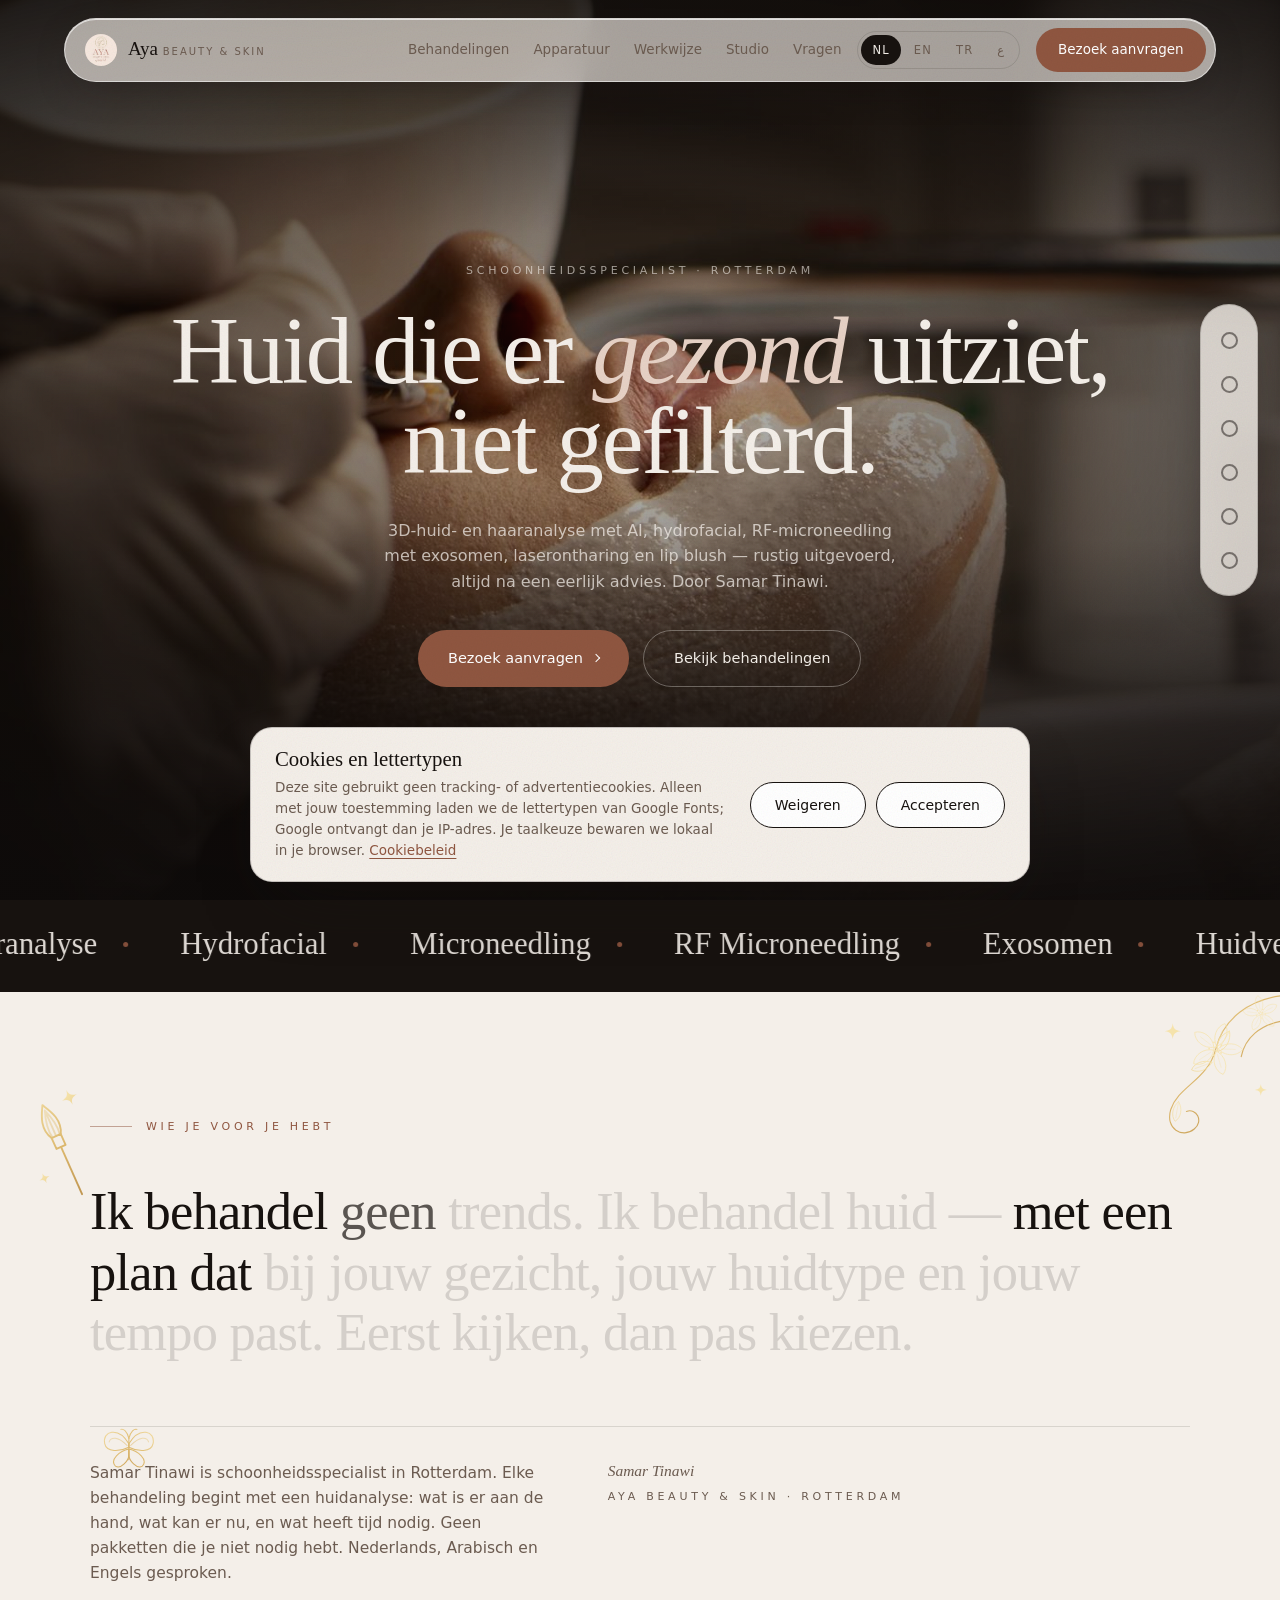
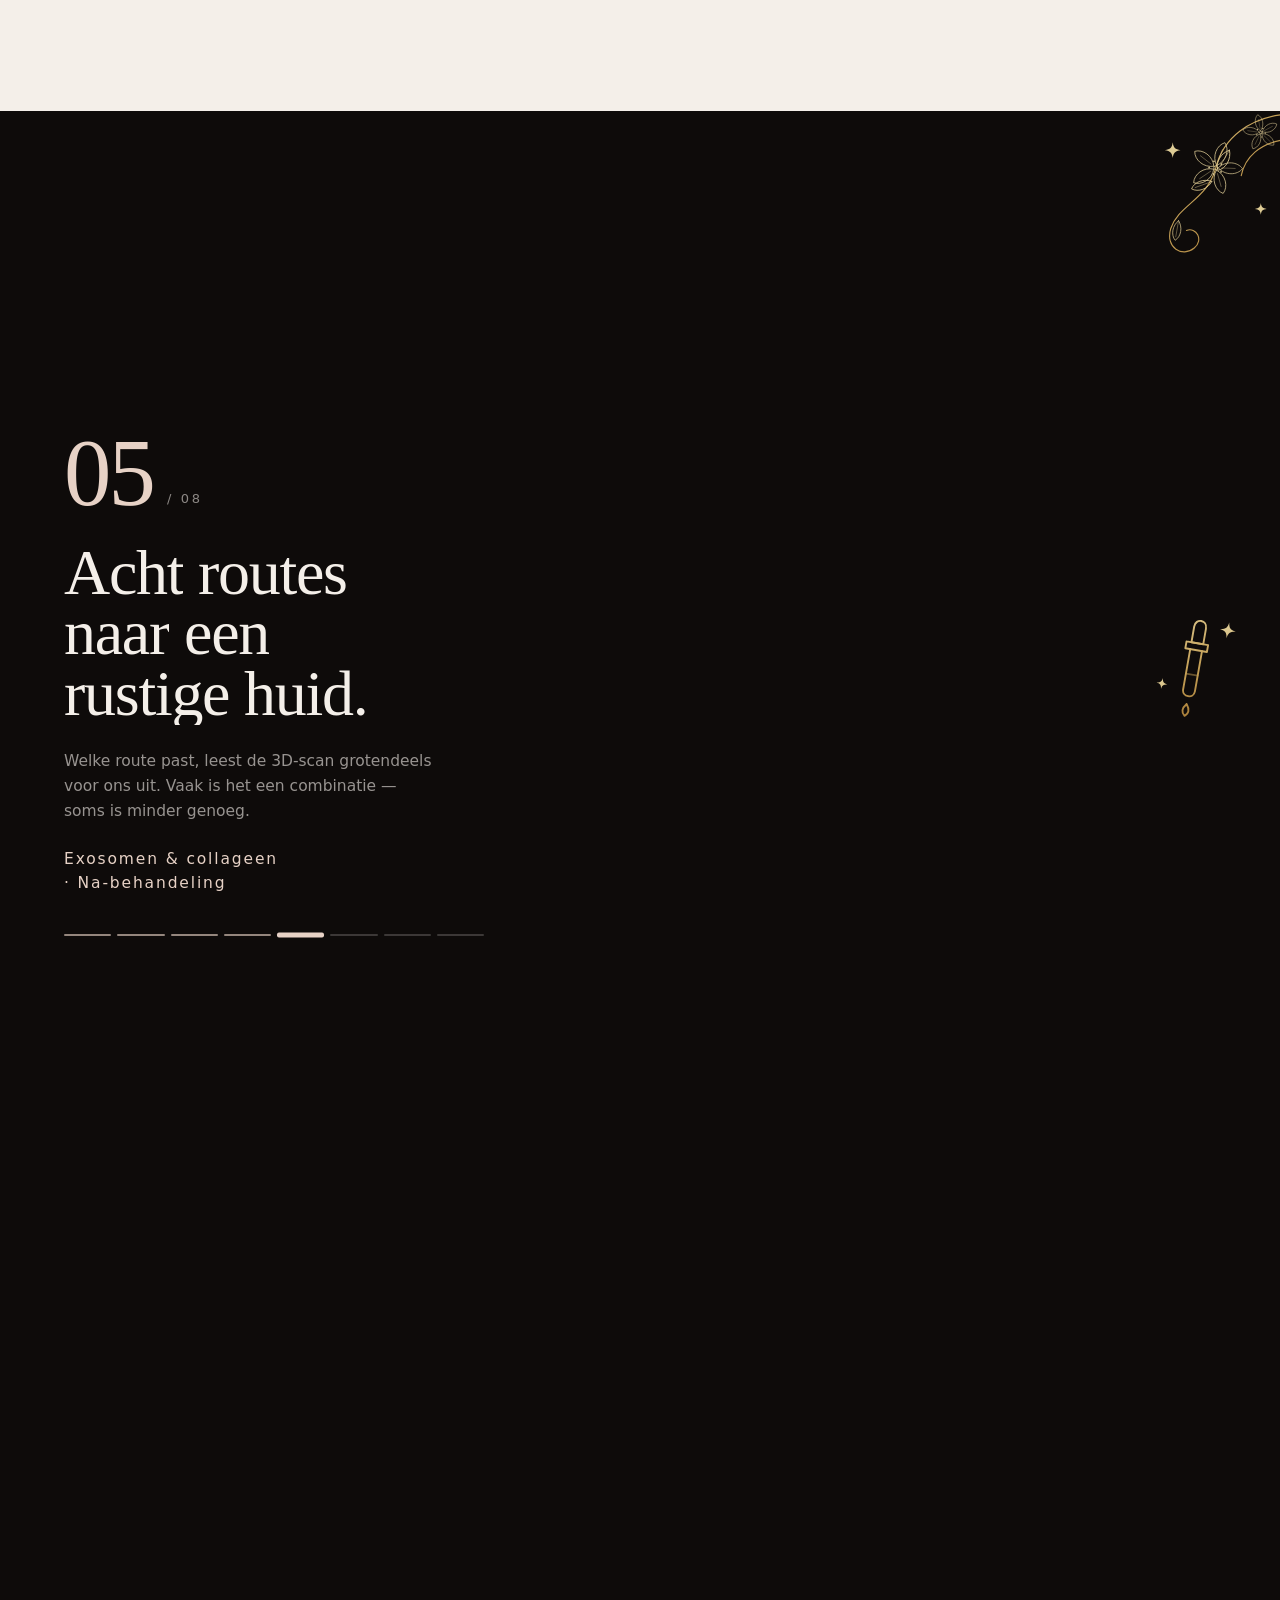
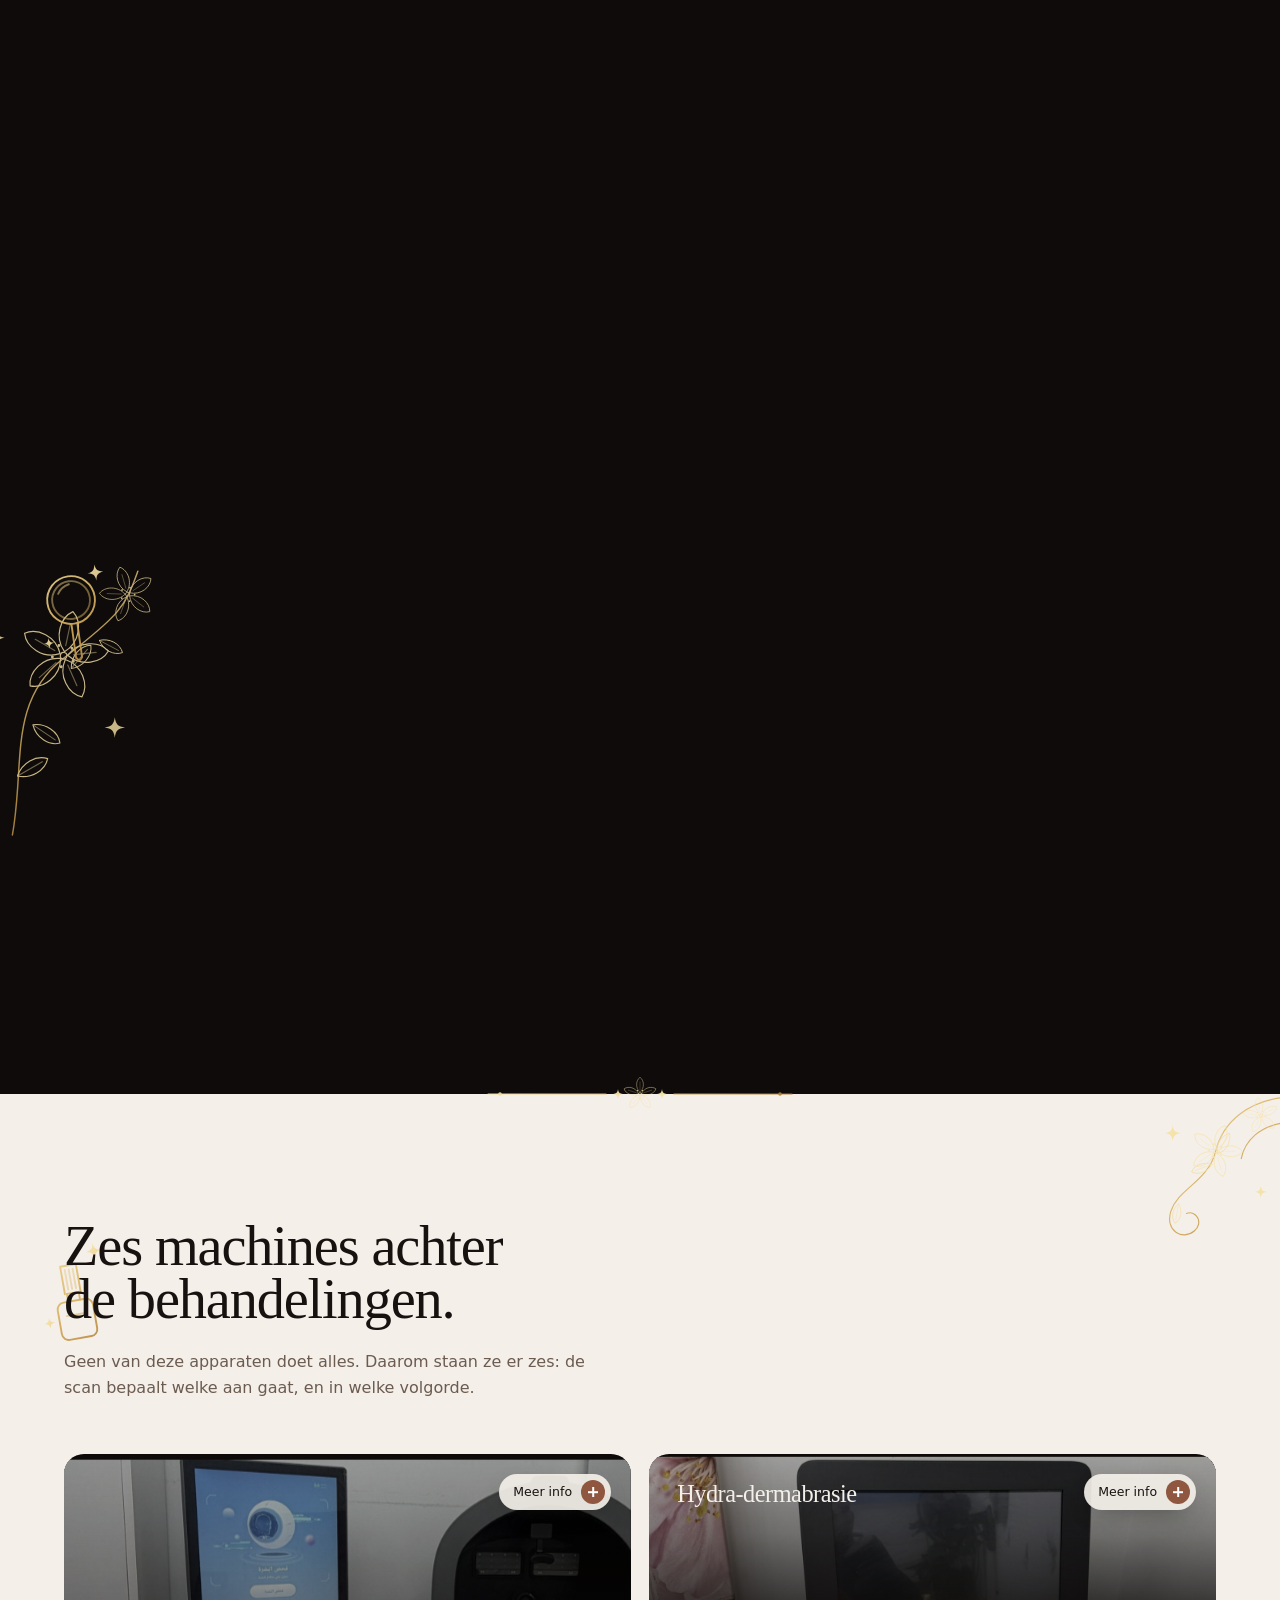
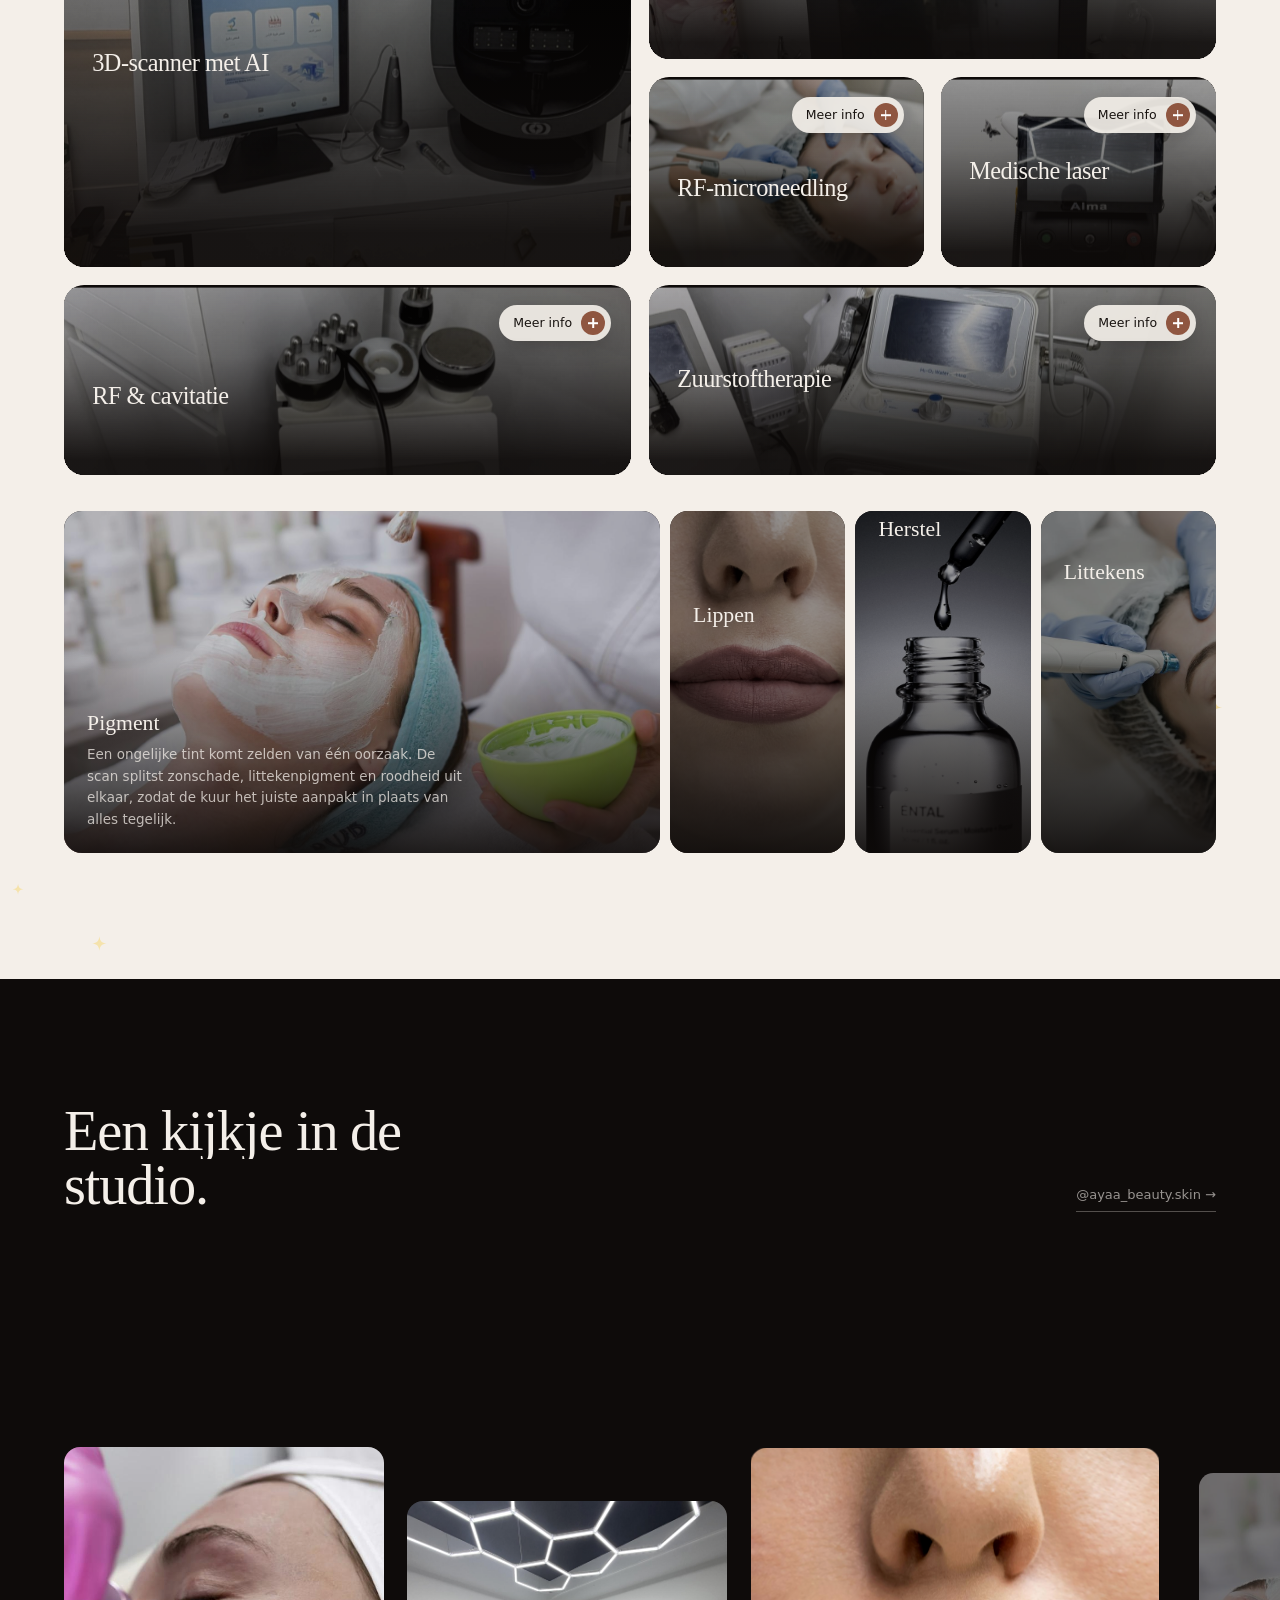
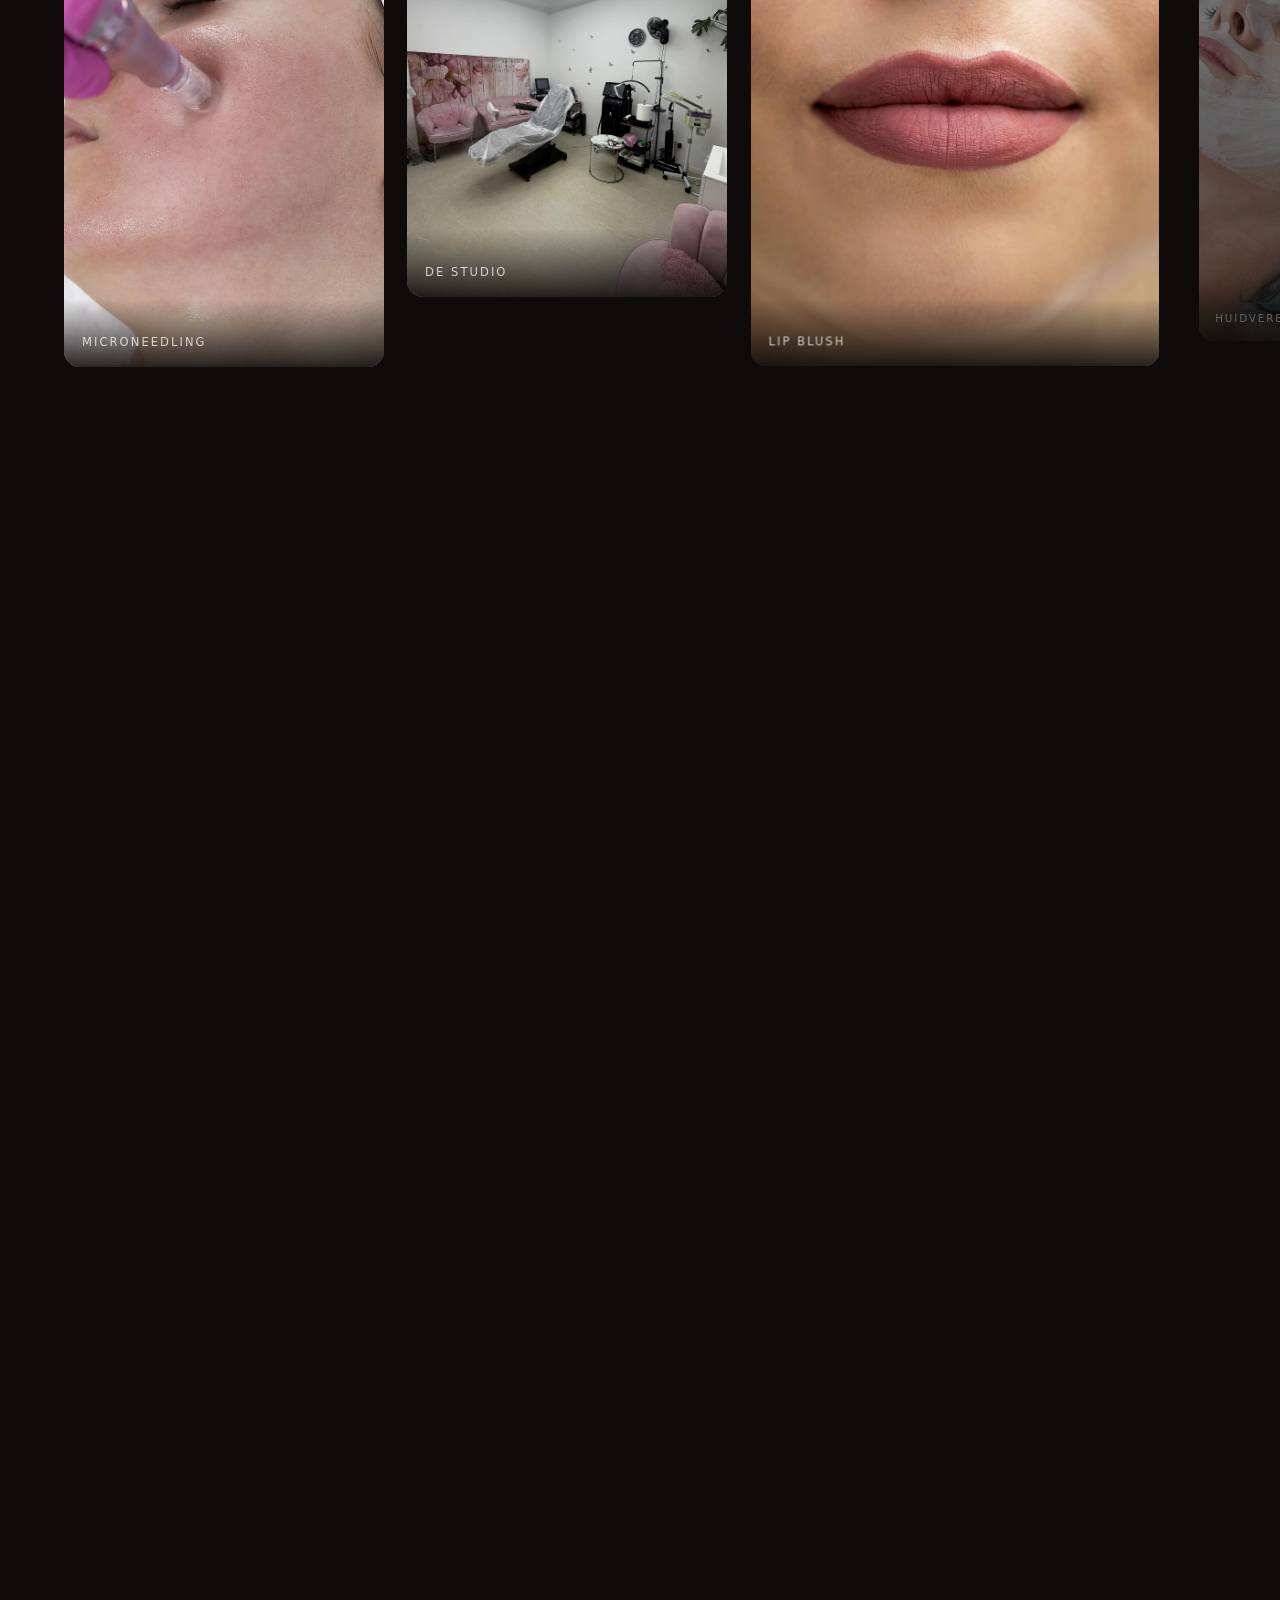
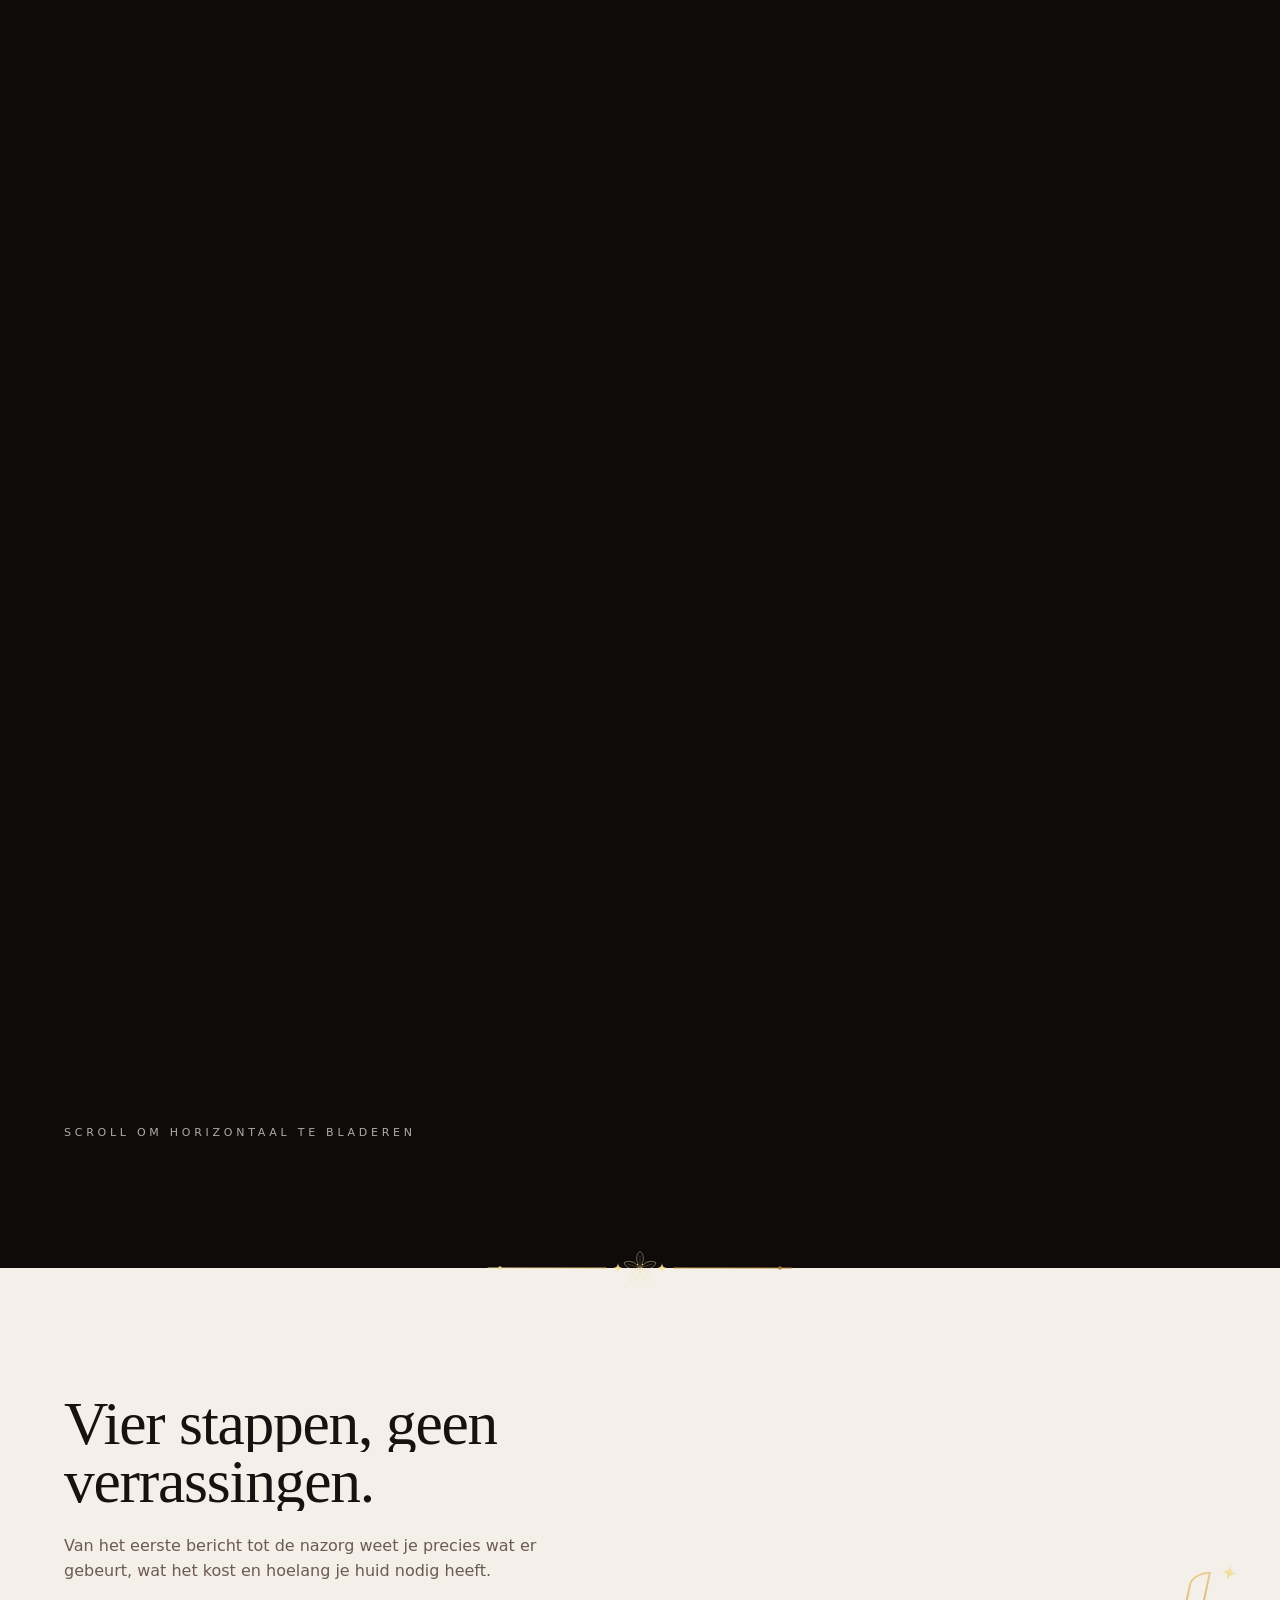
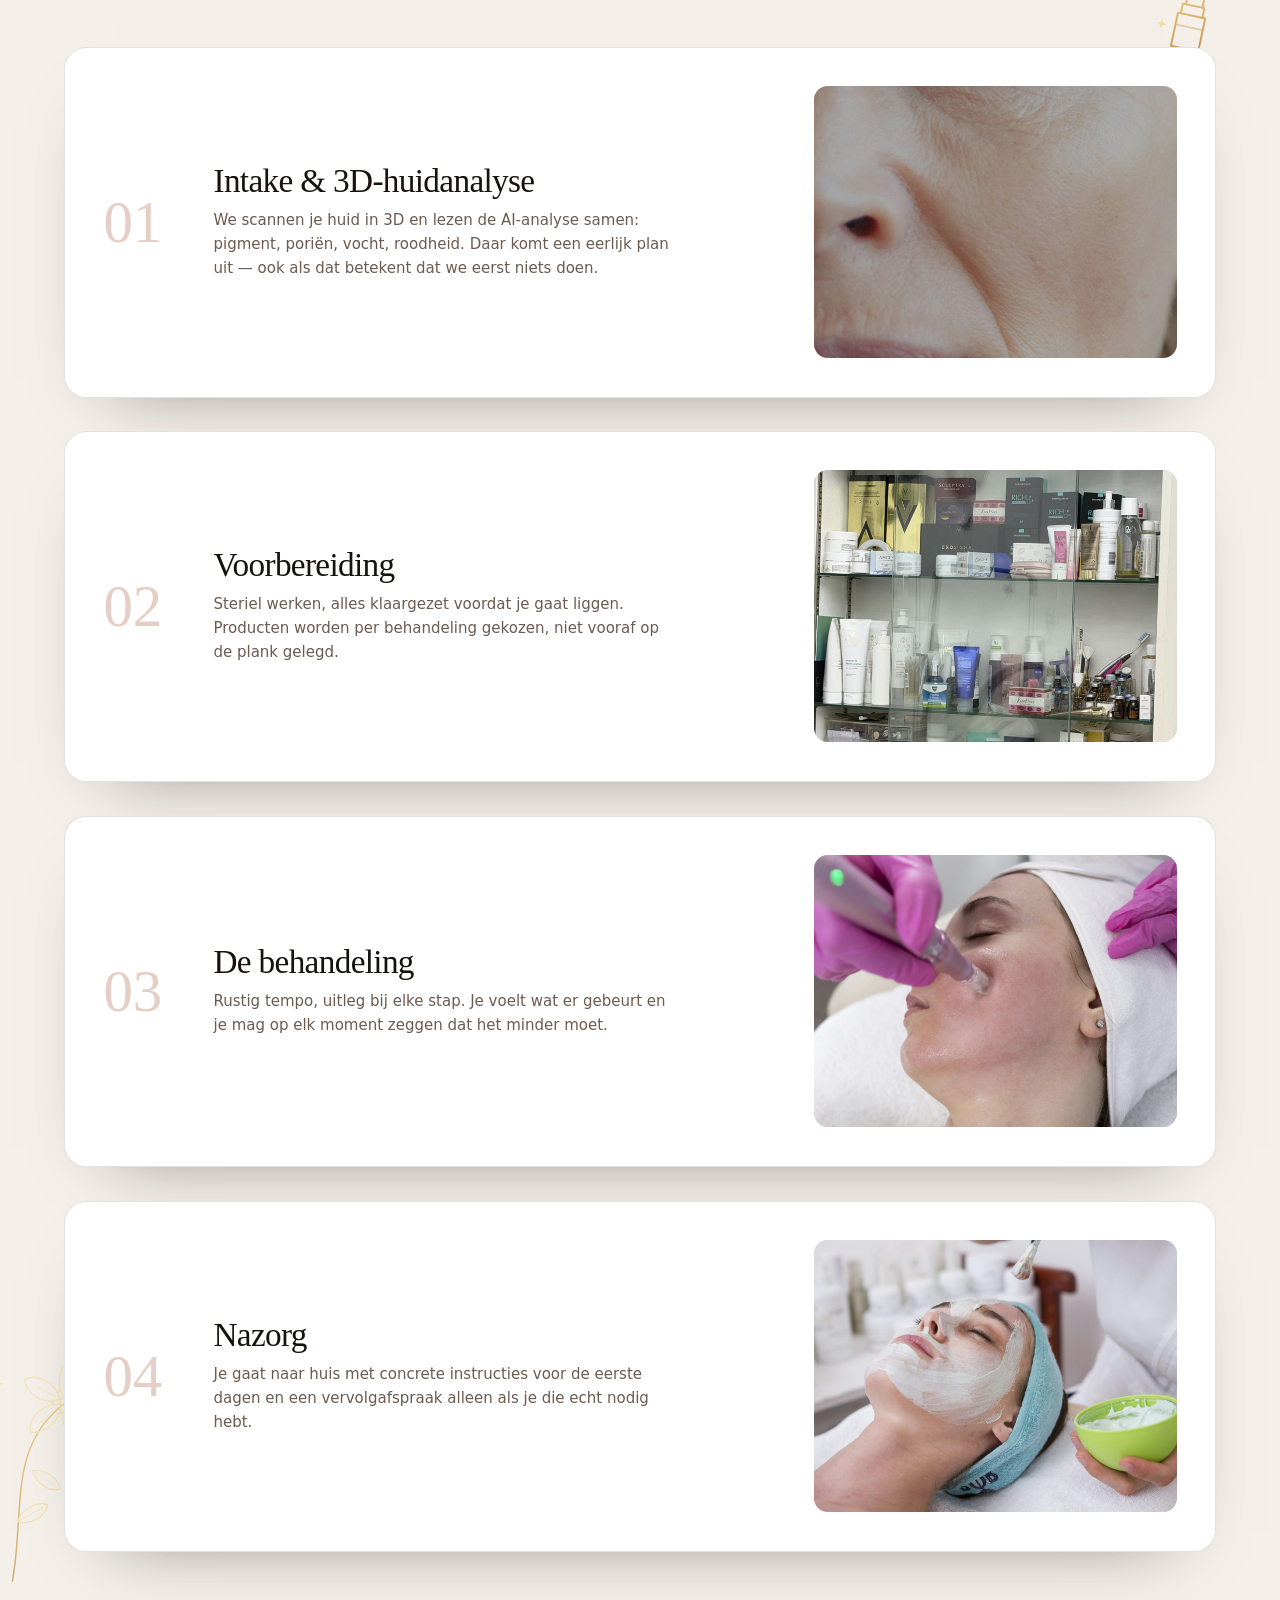
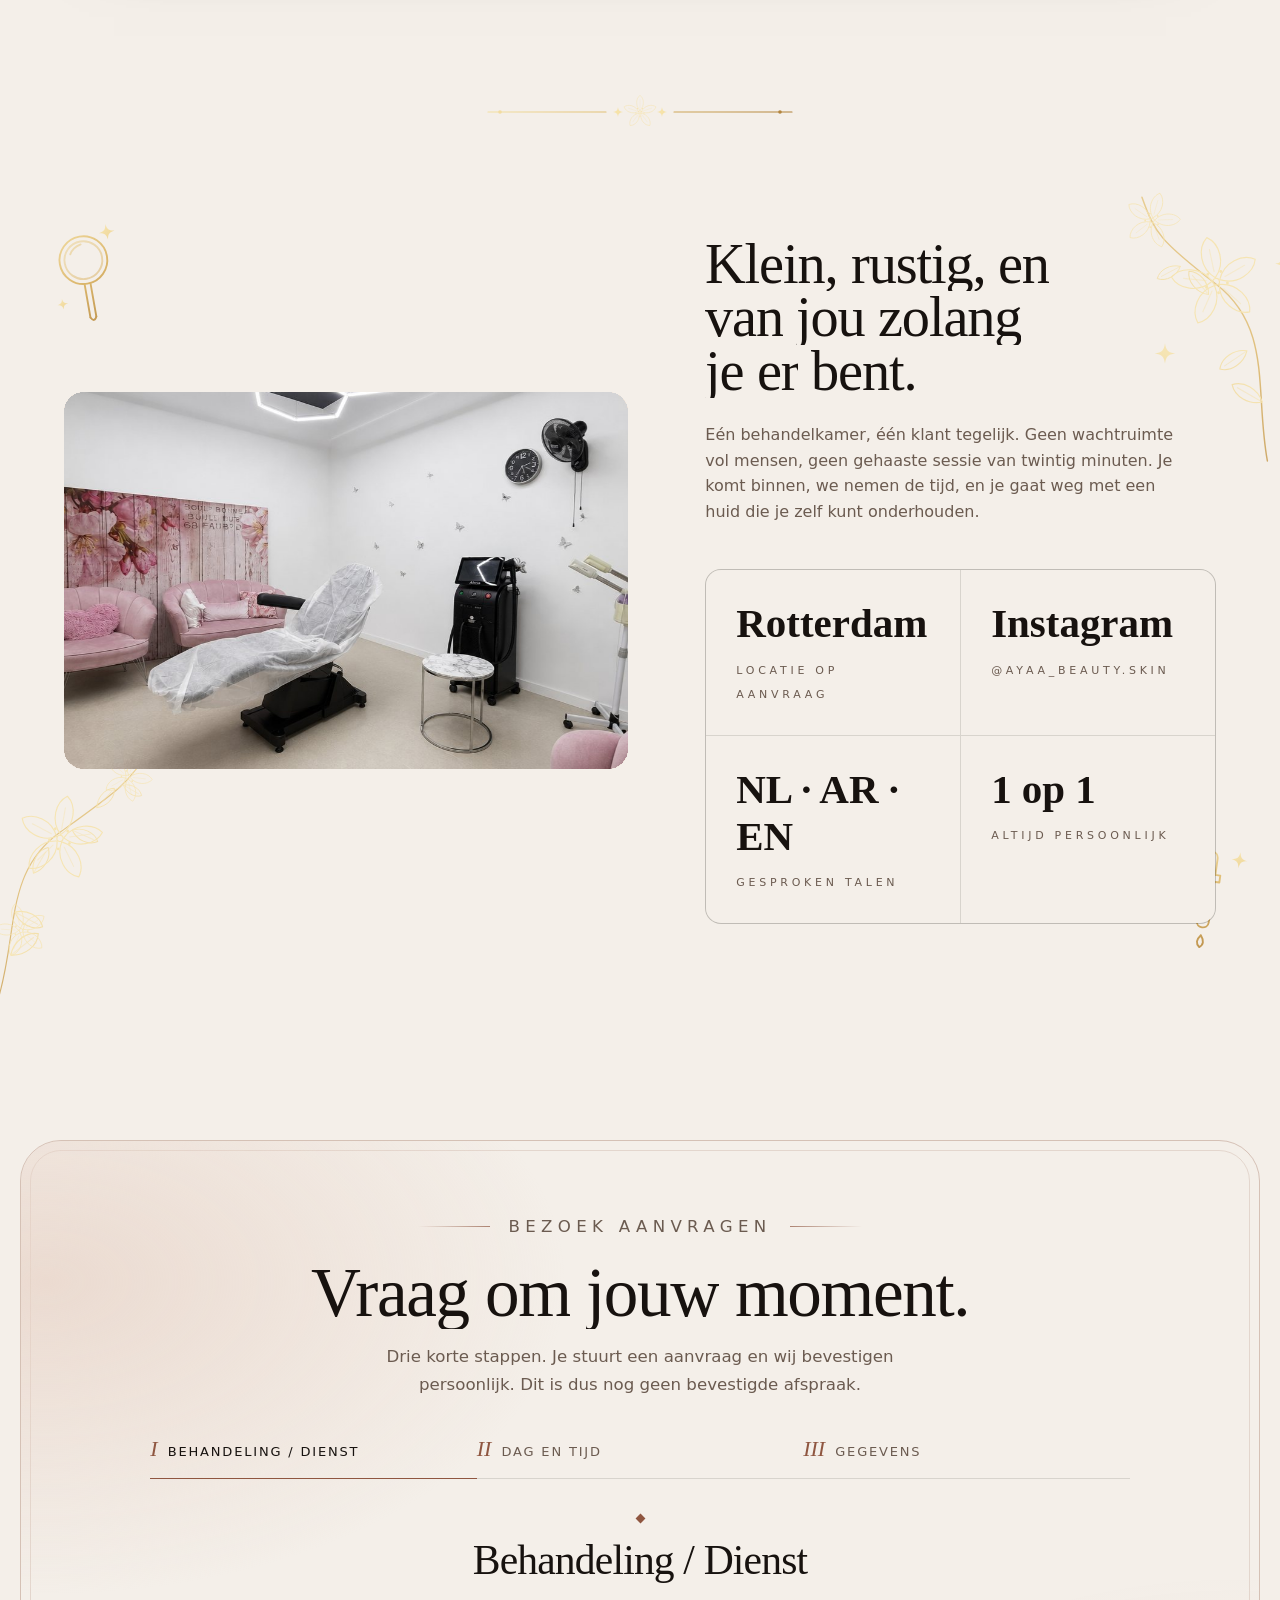
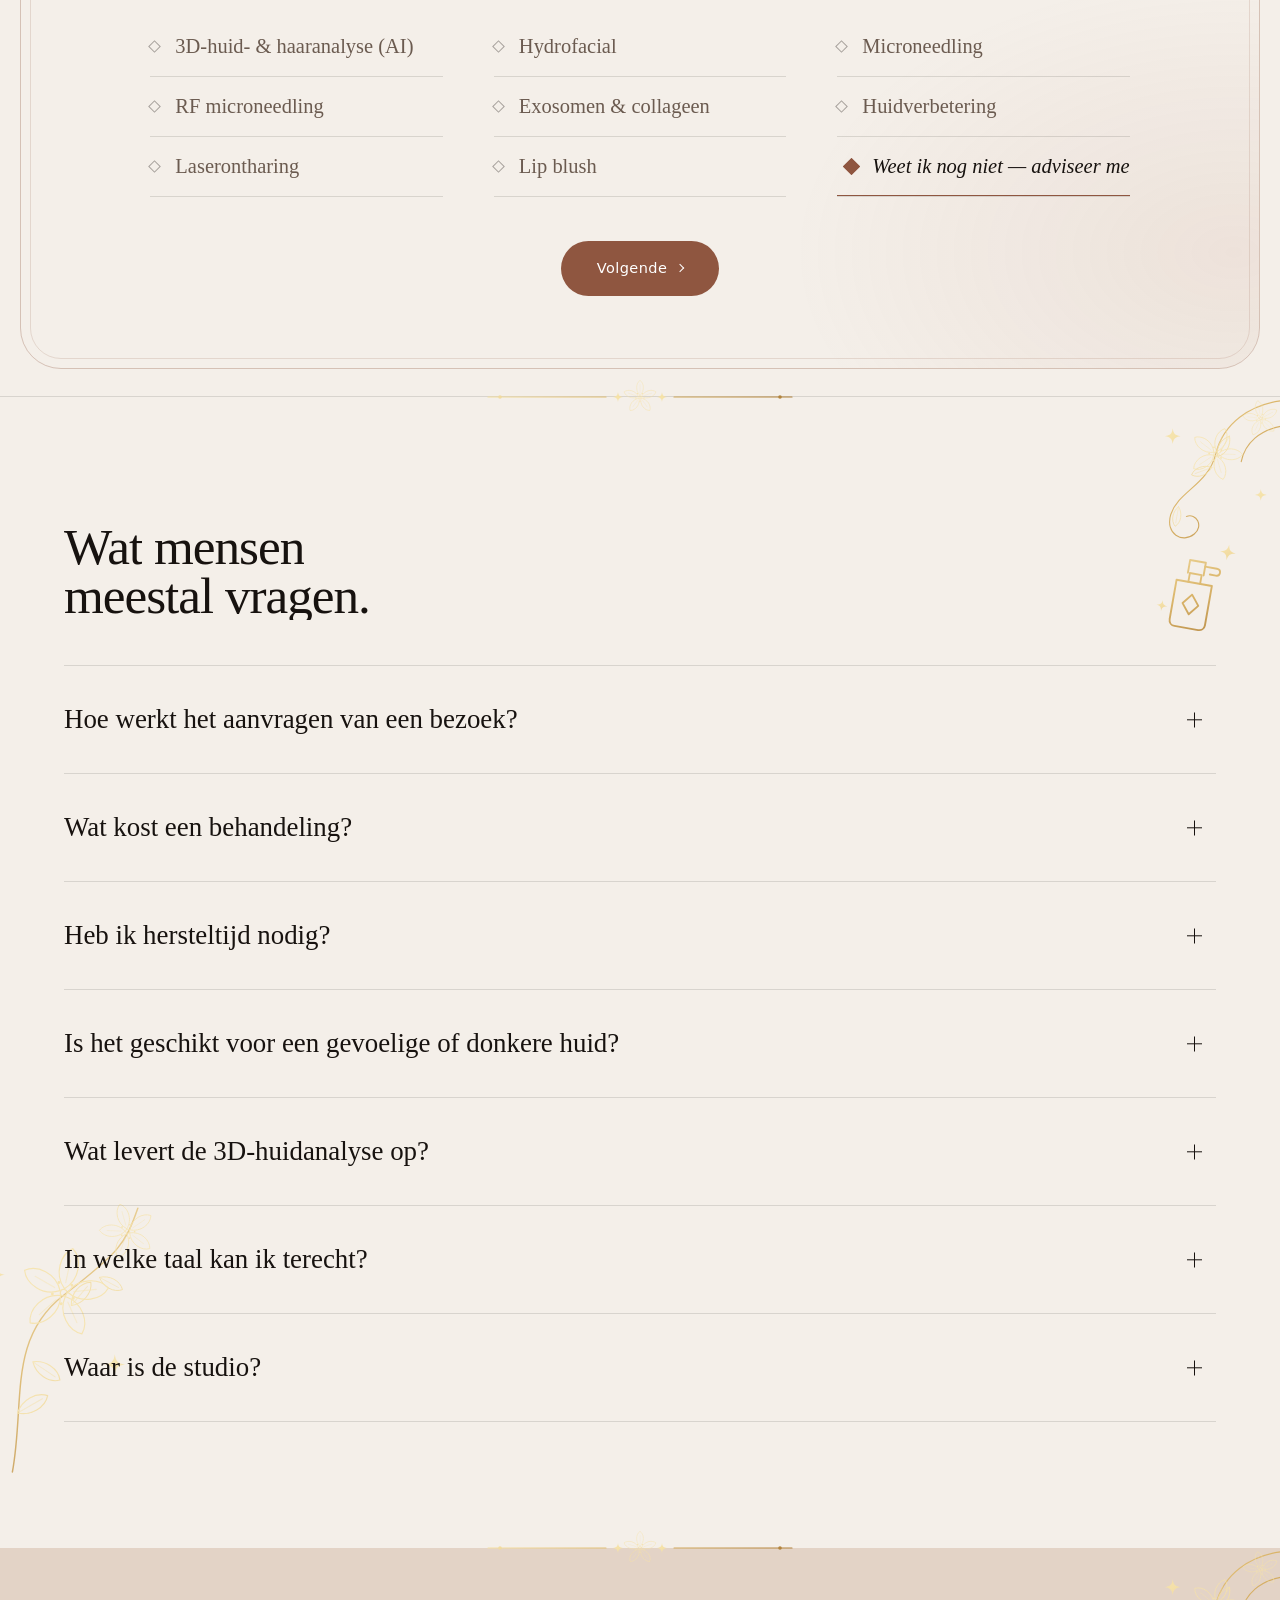
==== commit acb4e509: "Sharper logo favicons: new icon set from the logo emblem, plus 192px and 512px PNGs Co-Authored-By: " ====
--- a/index.html
+++ b/index.html
@@ -6,6 +6,7 @@
 <link rel="icon" href="/favicon.ico" sizes="any">
 <link rel="icon" type="image/png" sizes="48x48" href="/favicon-48.png">
 <link rel="icon" type="image/png" sizes="96x96" href="/favicon-96.png">
+<link rel="icon" type="image/png" sizes="192x192" href="/favicon-192.png">
 <link rel="apple-touch-icon" href="/apple-touch-icon.png">
 <meta name="theme-color" content="#0e0b0a">
 <!-- seo:start -->
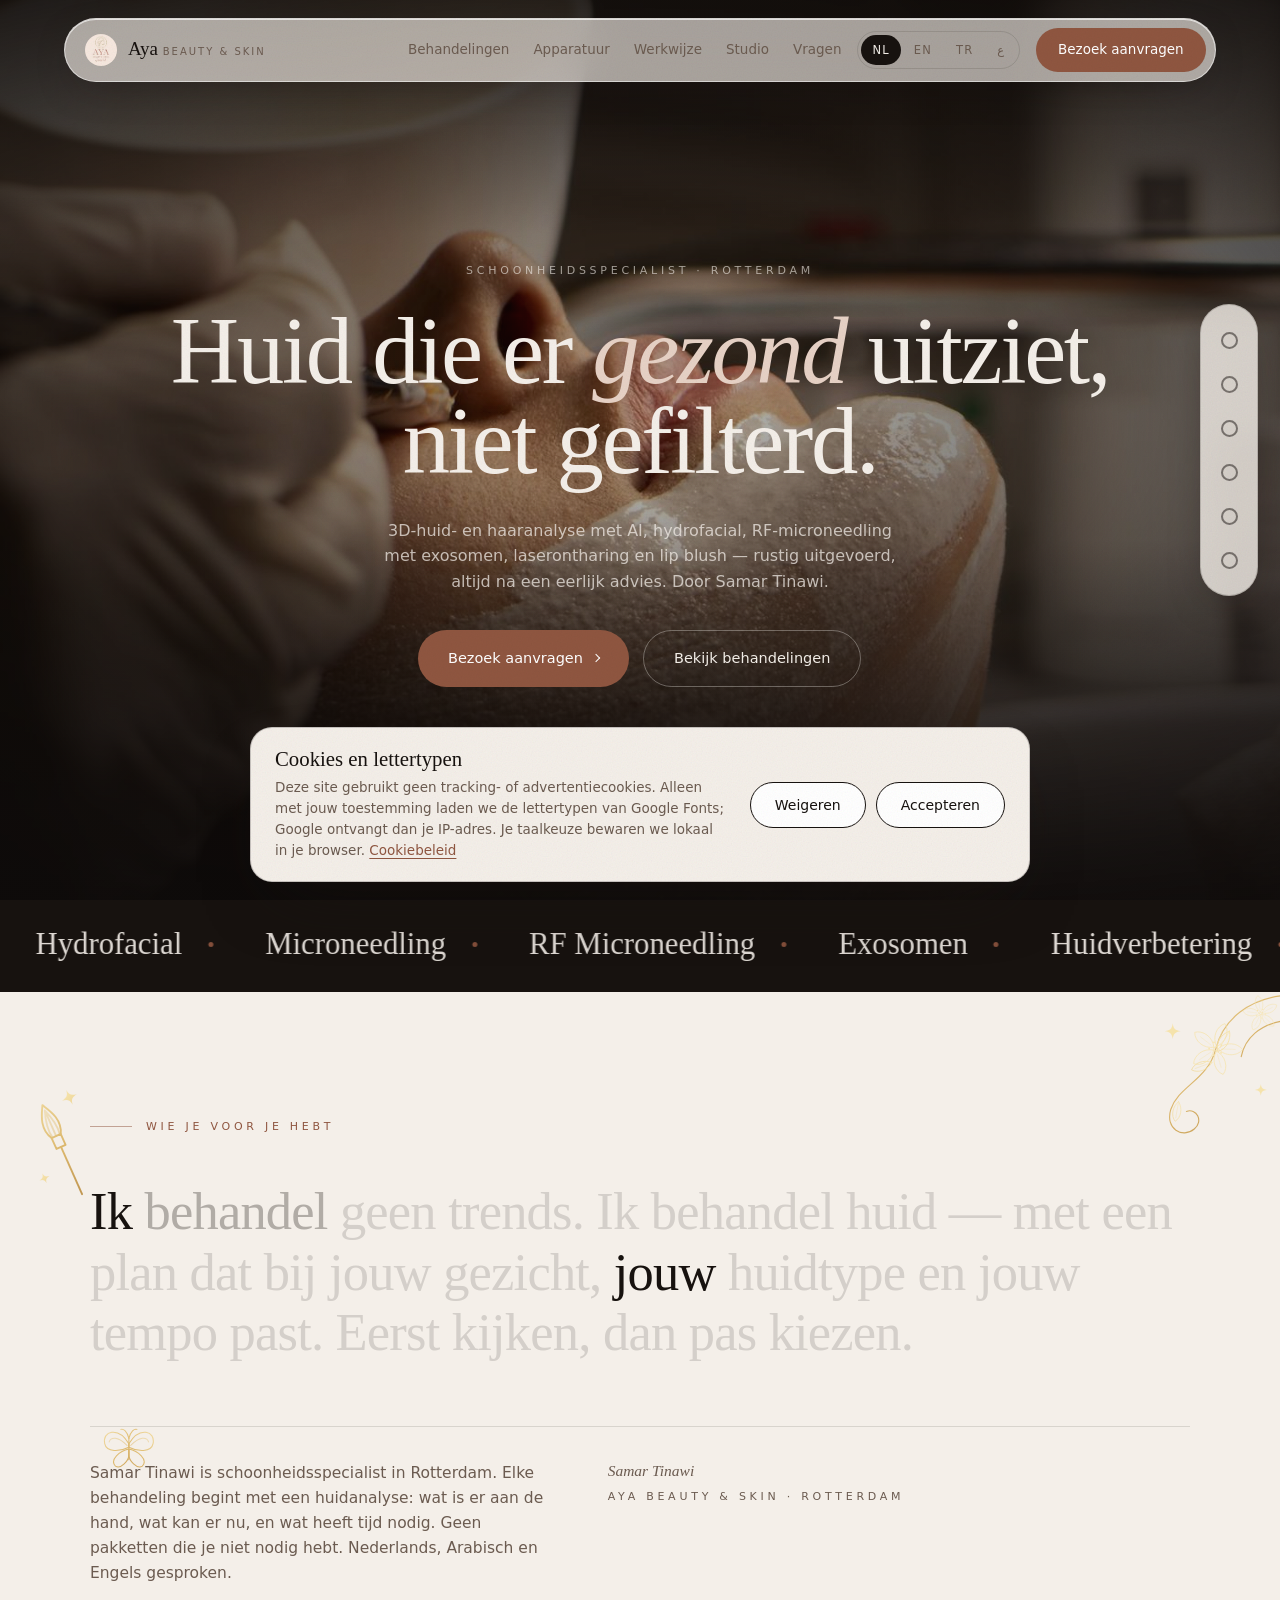
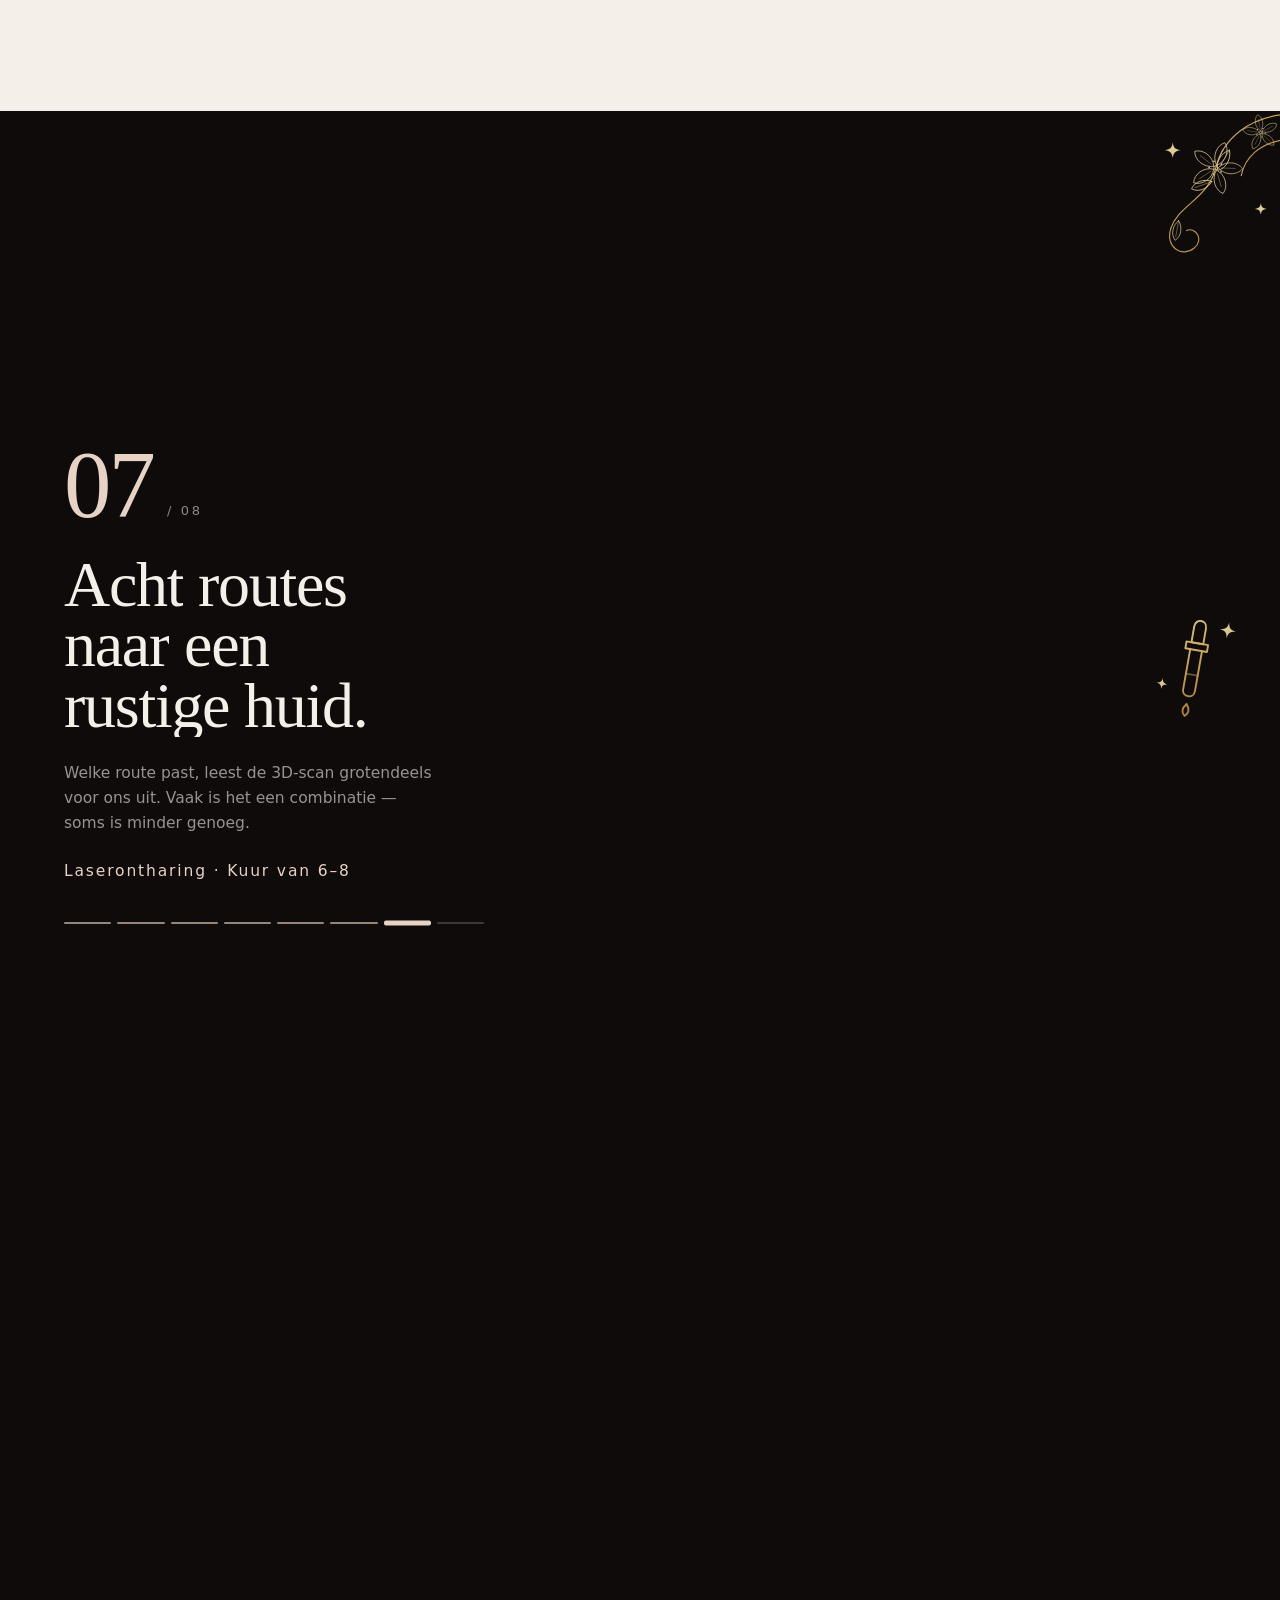
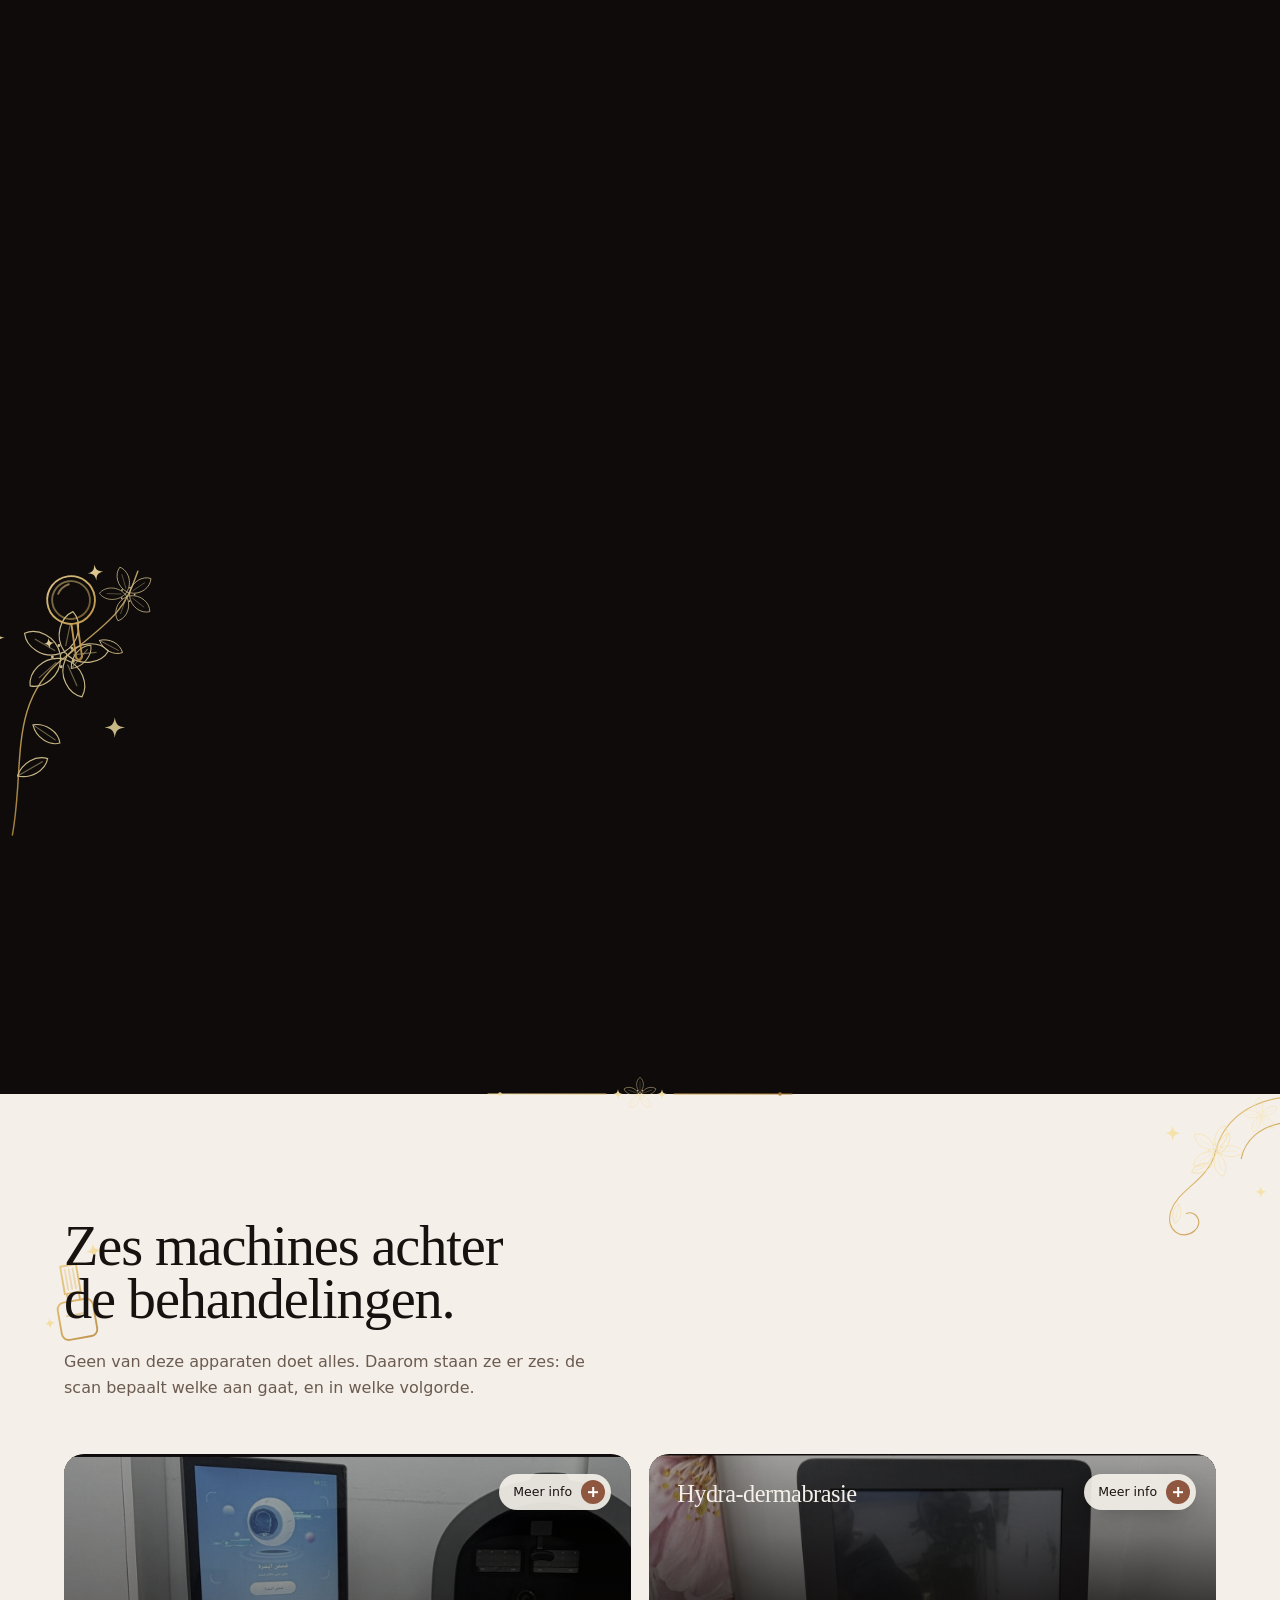
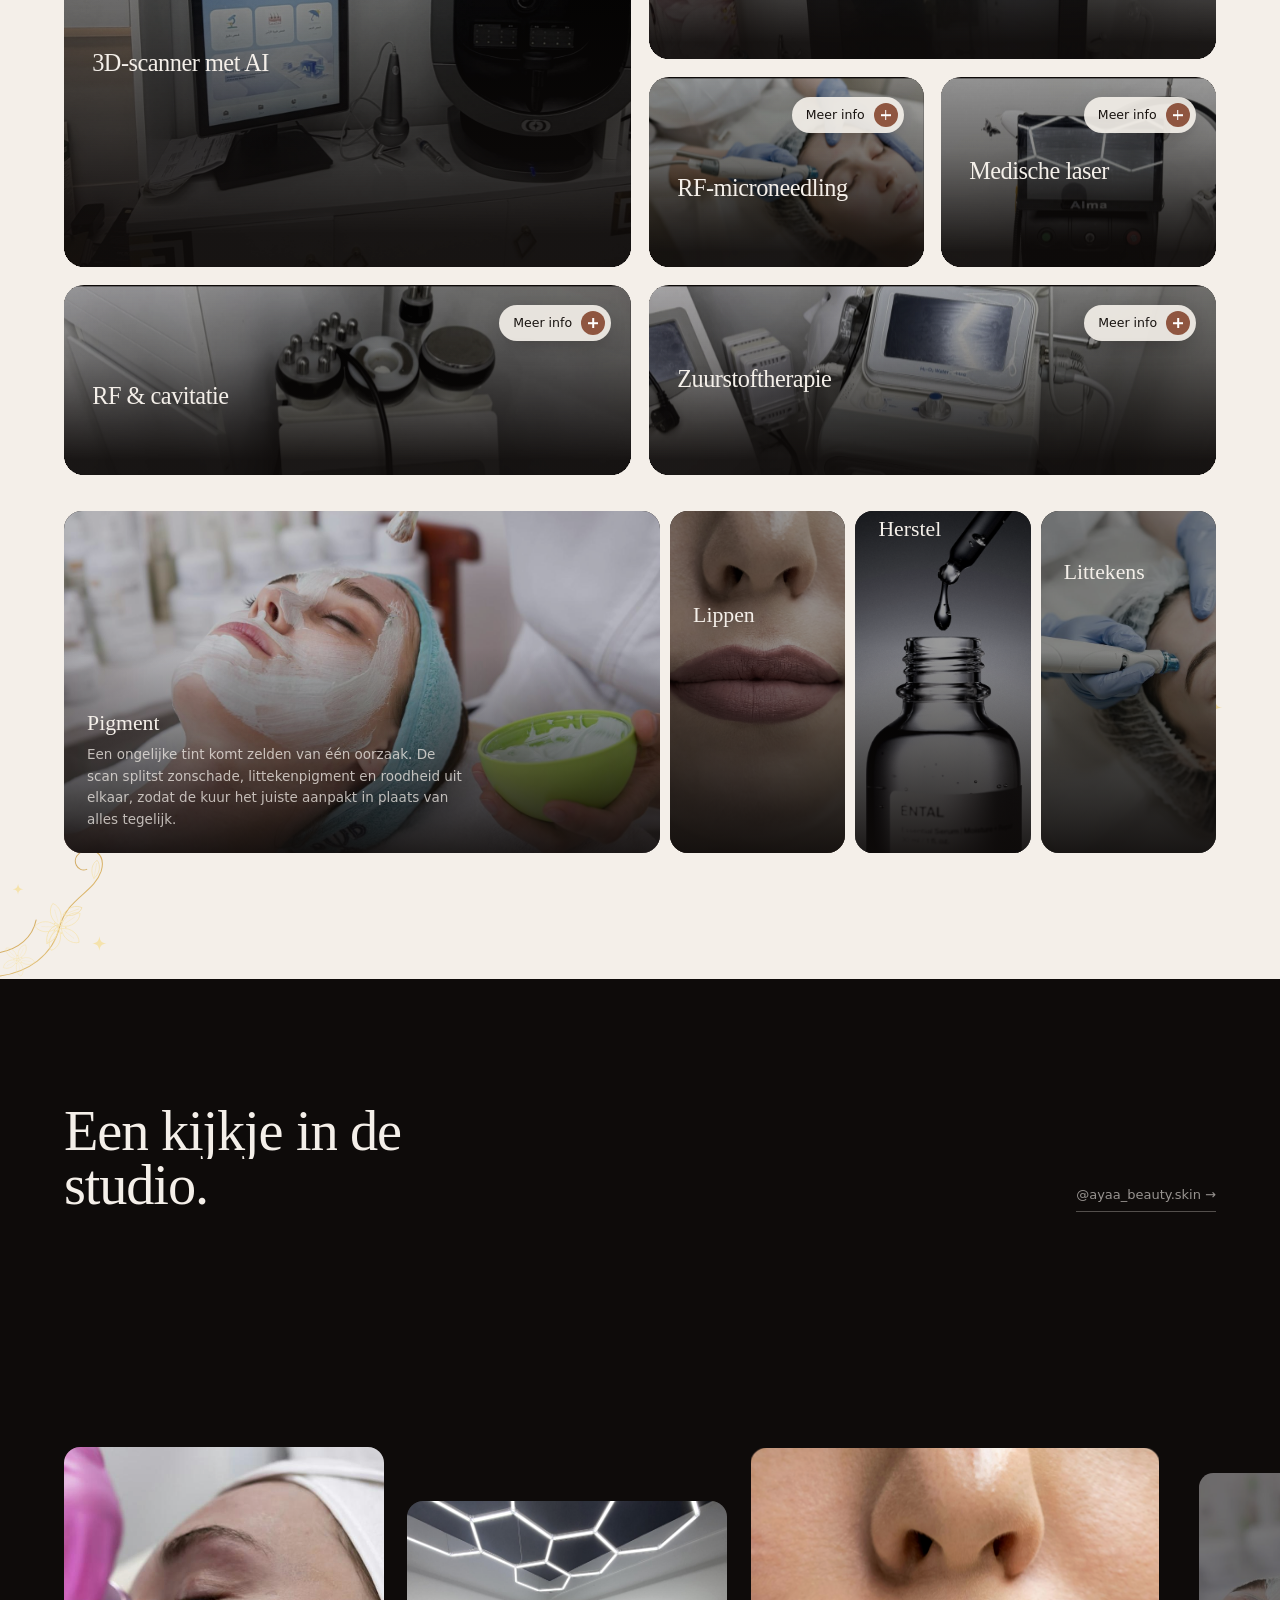
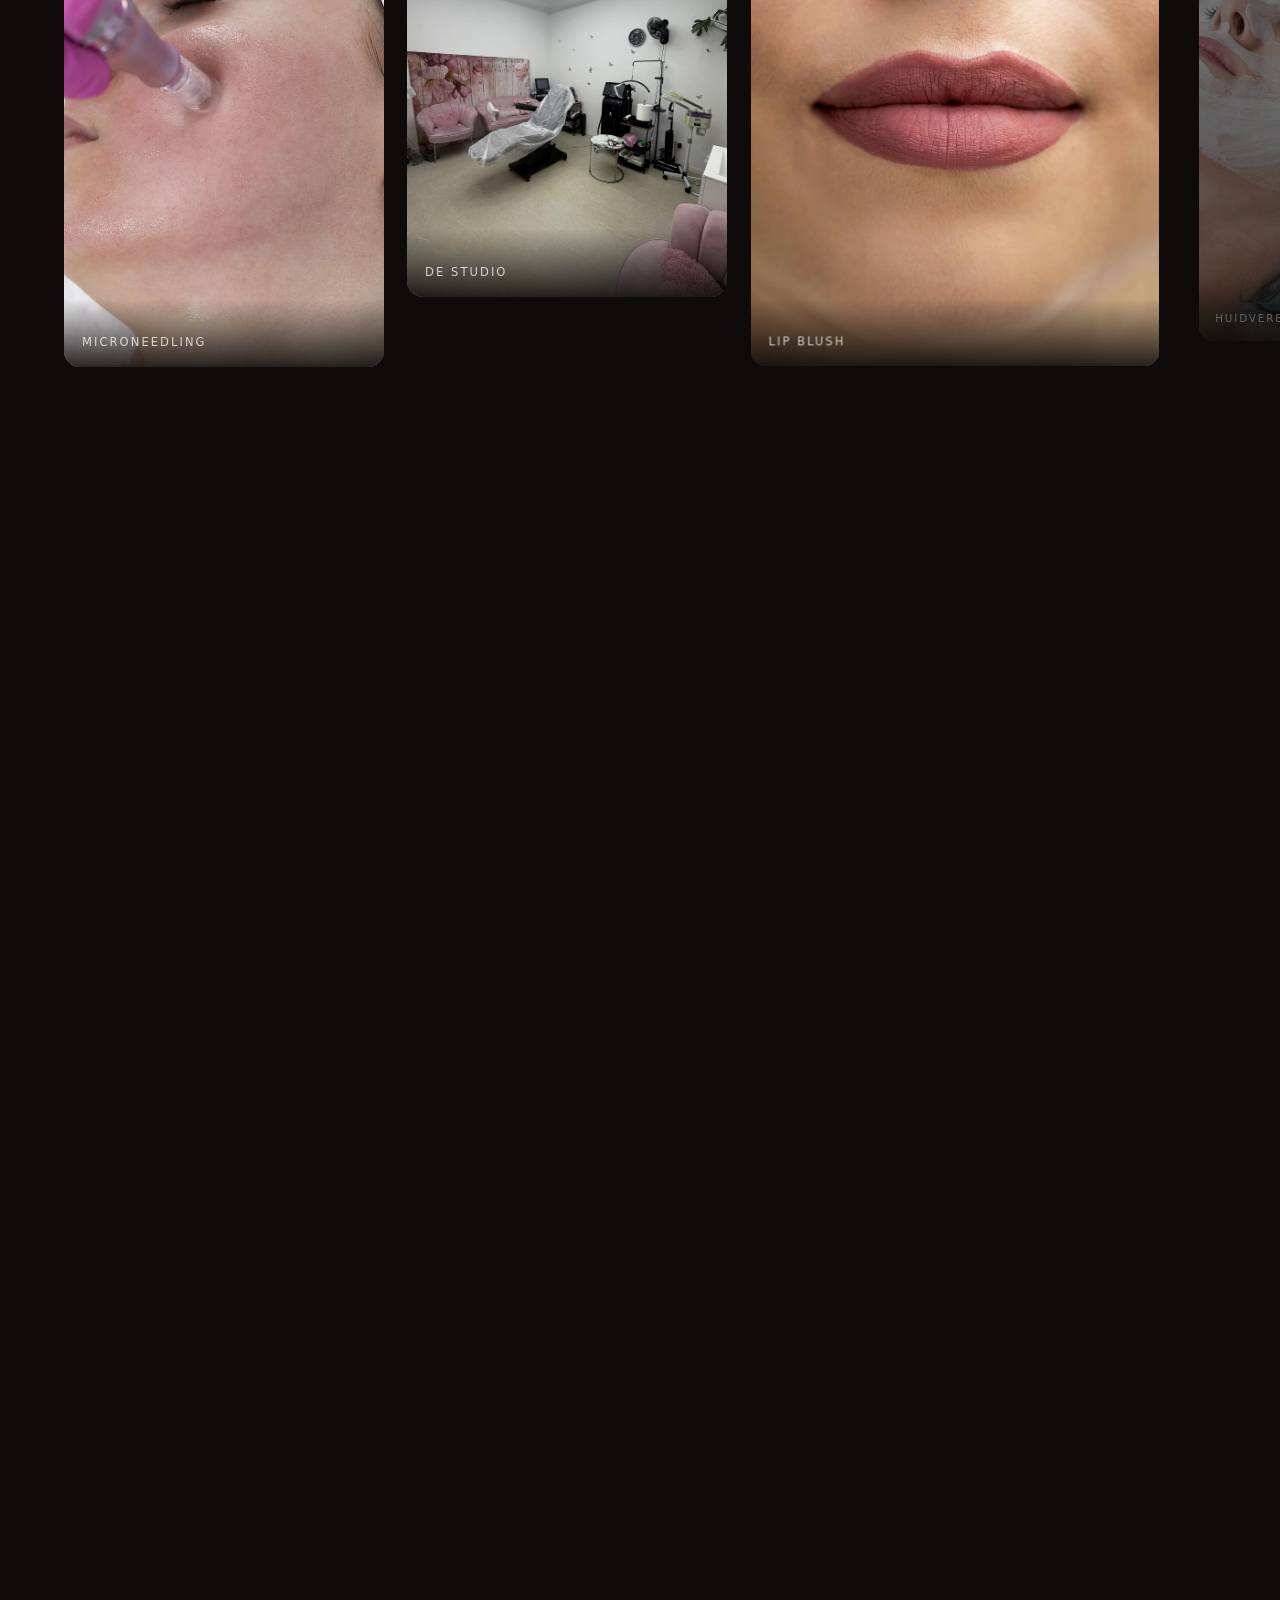
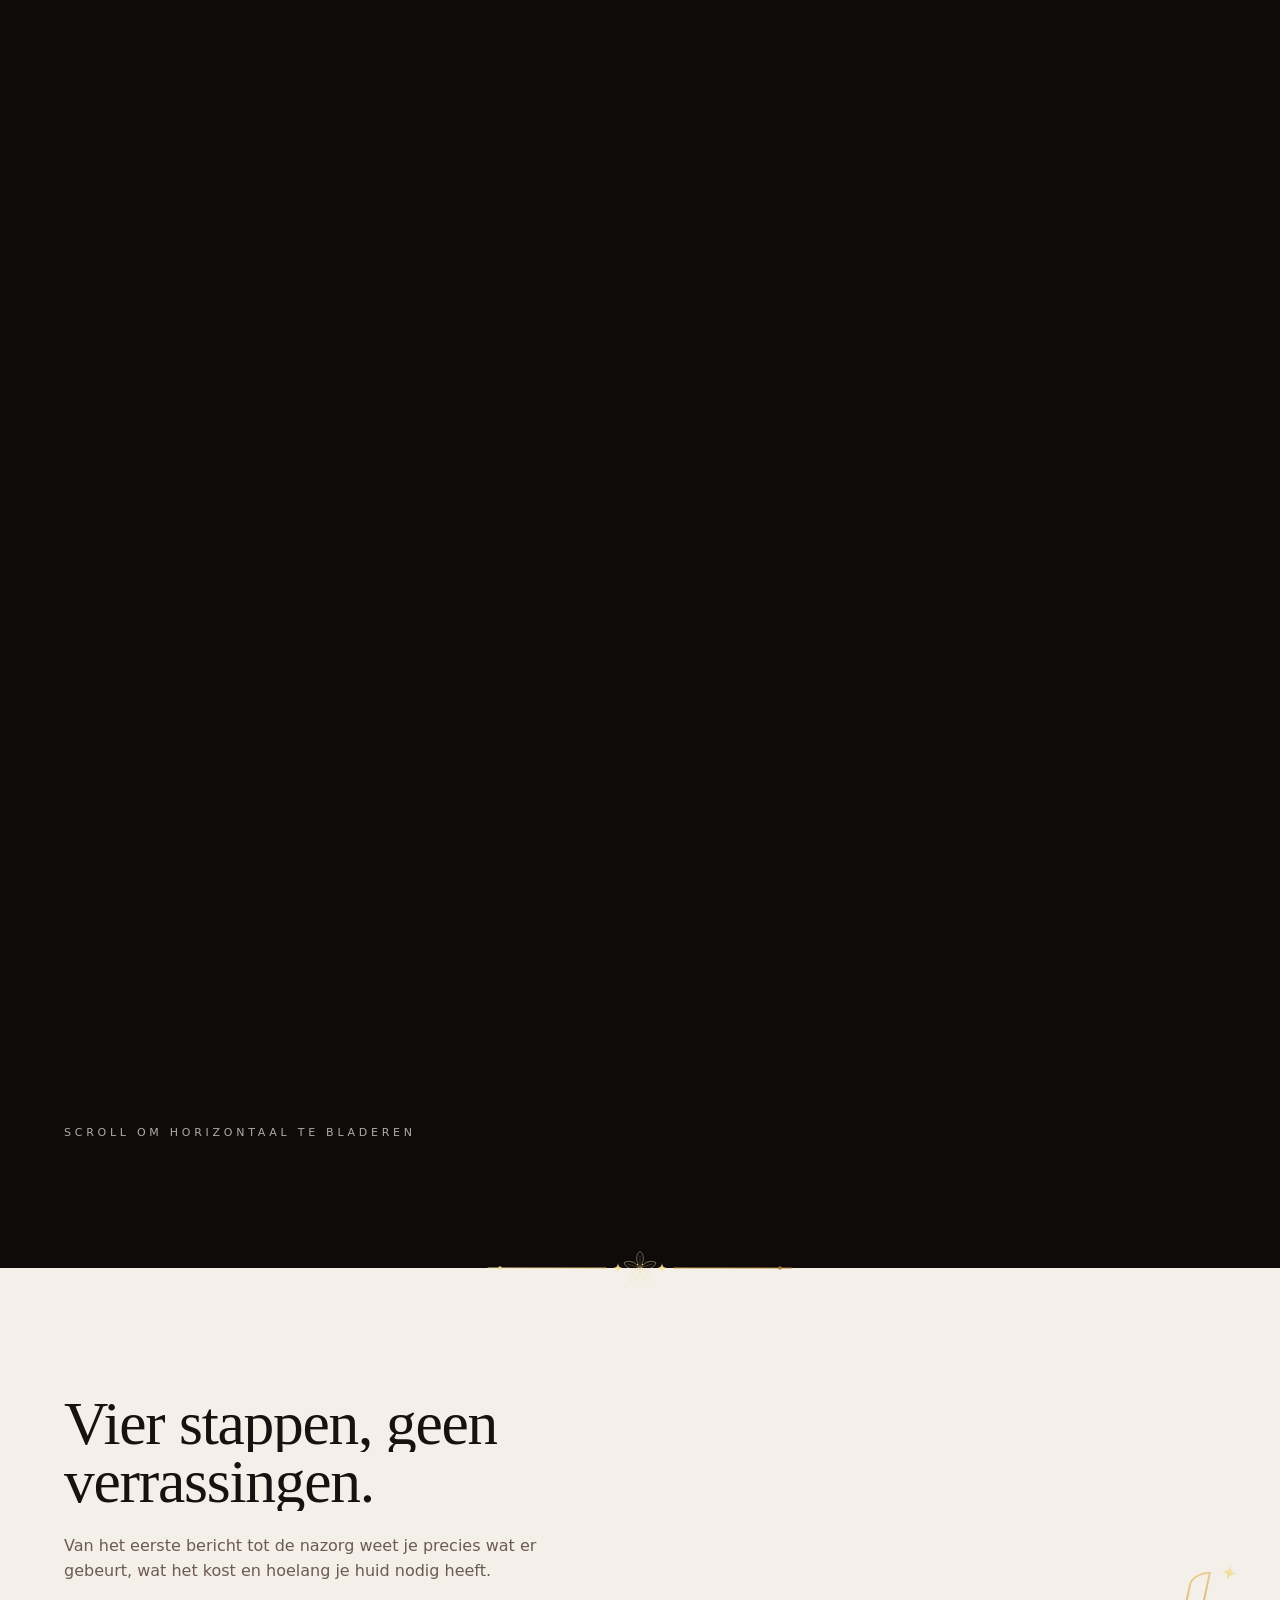
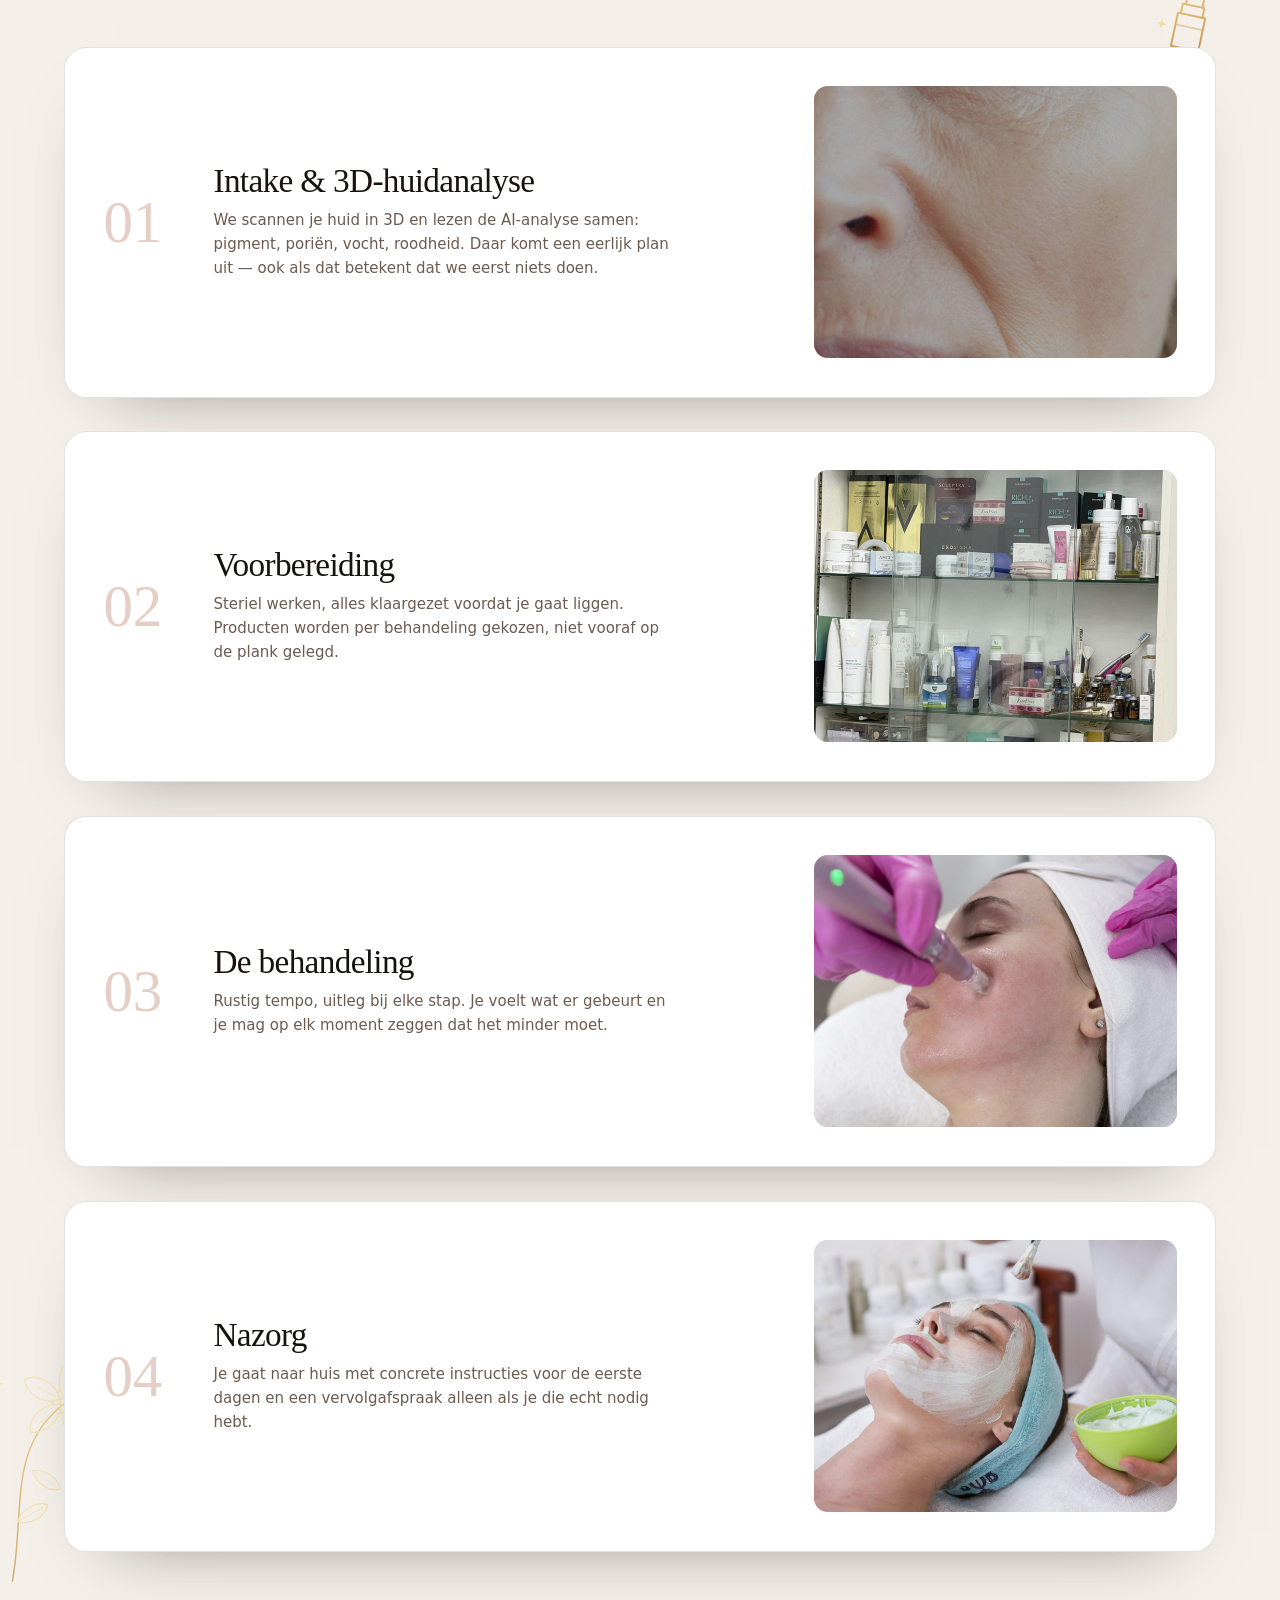
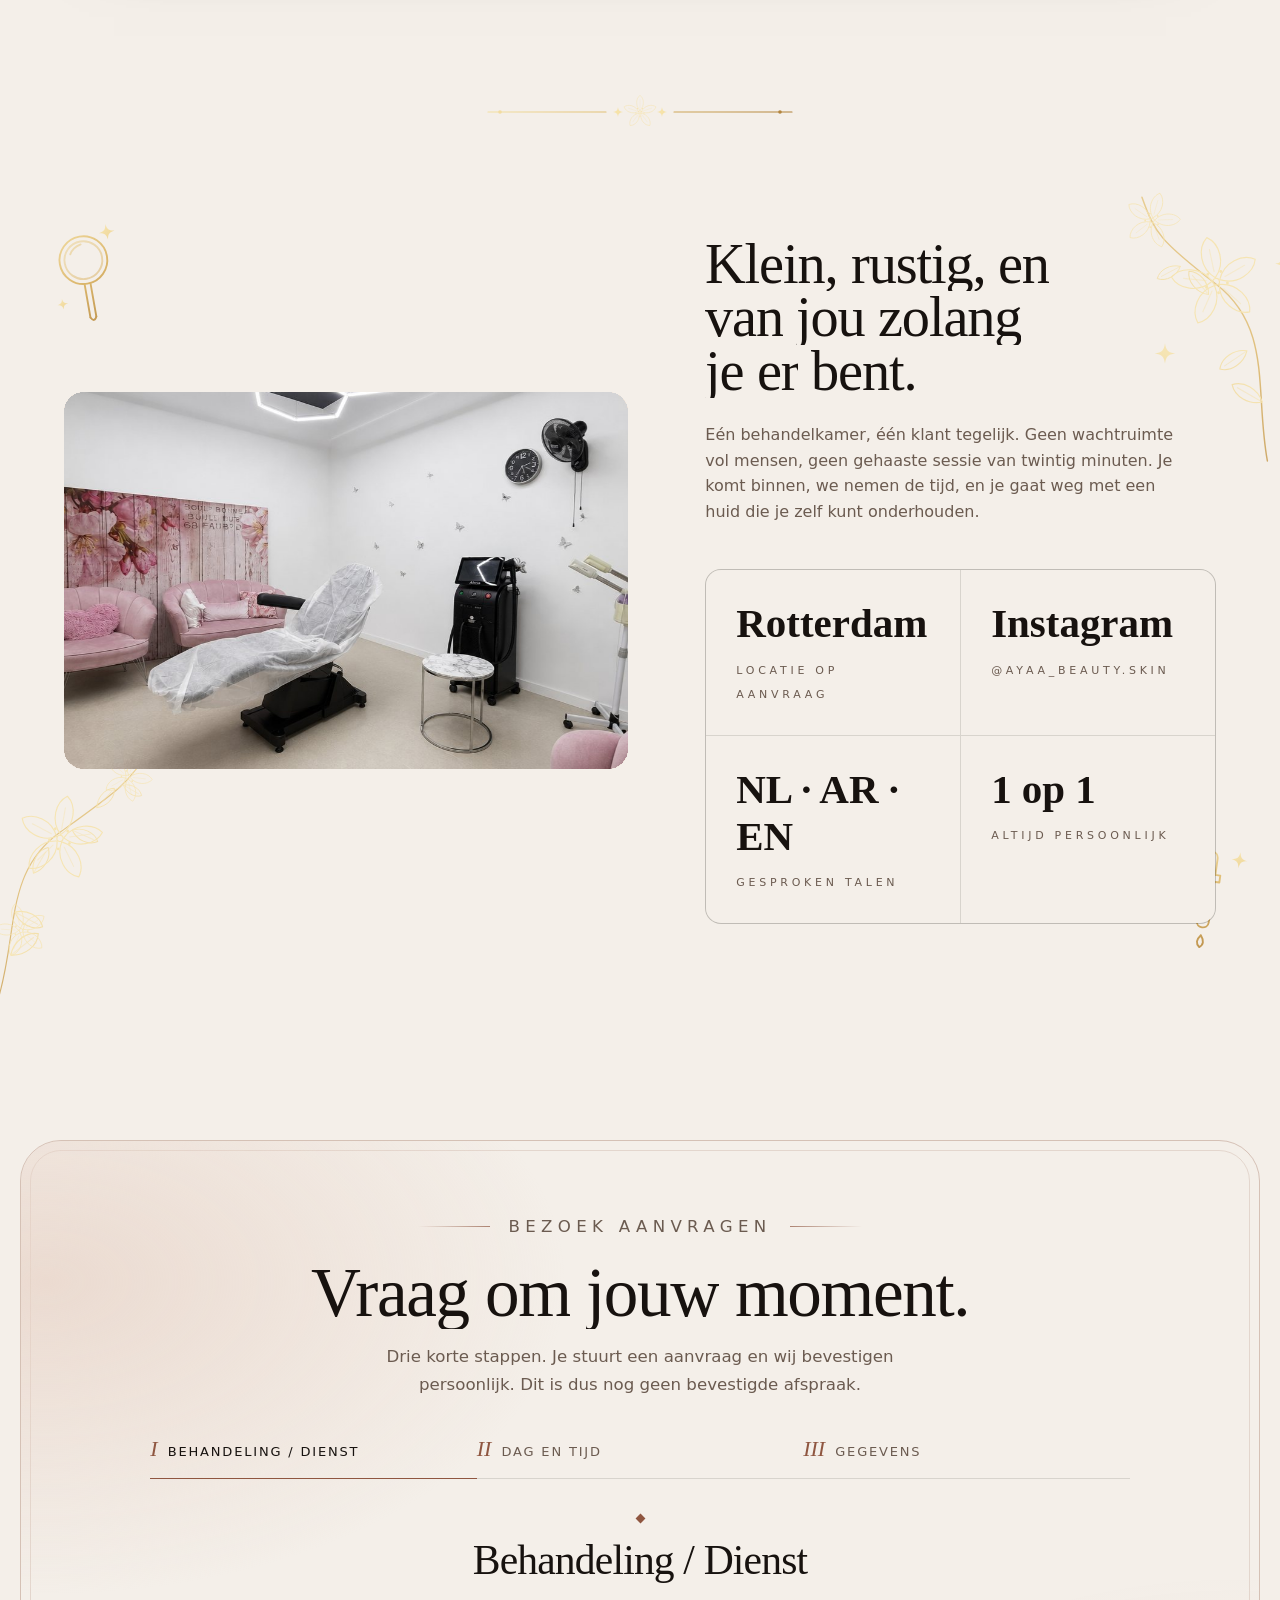
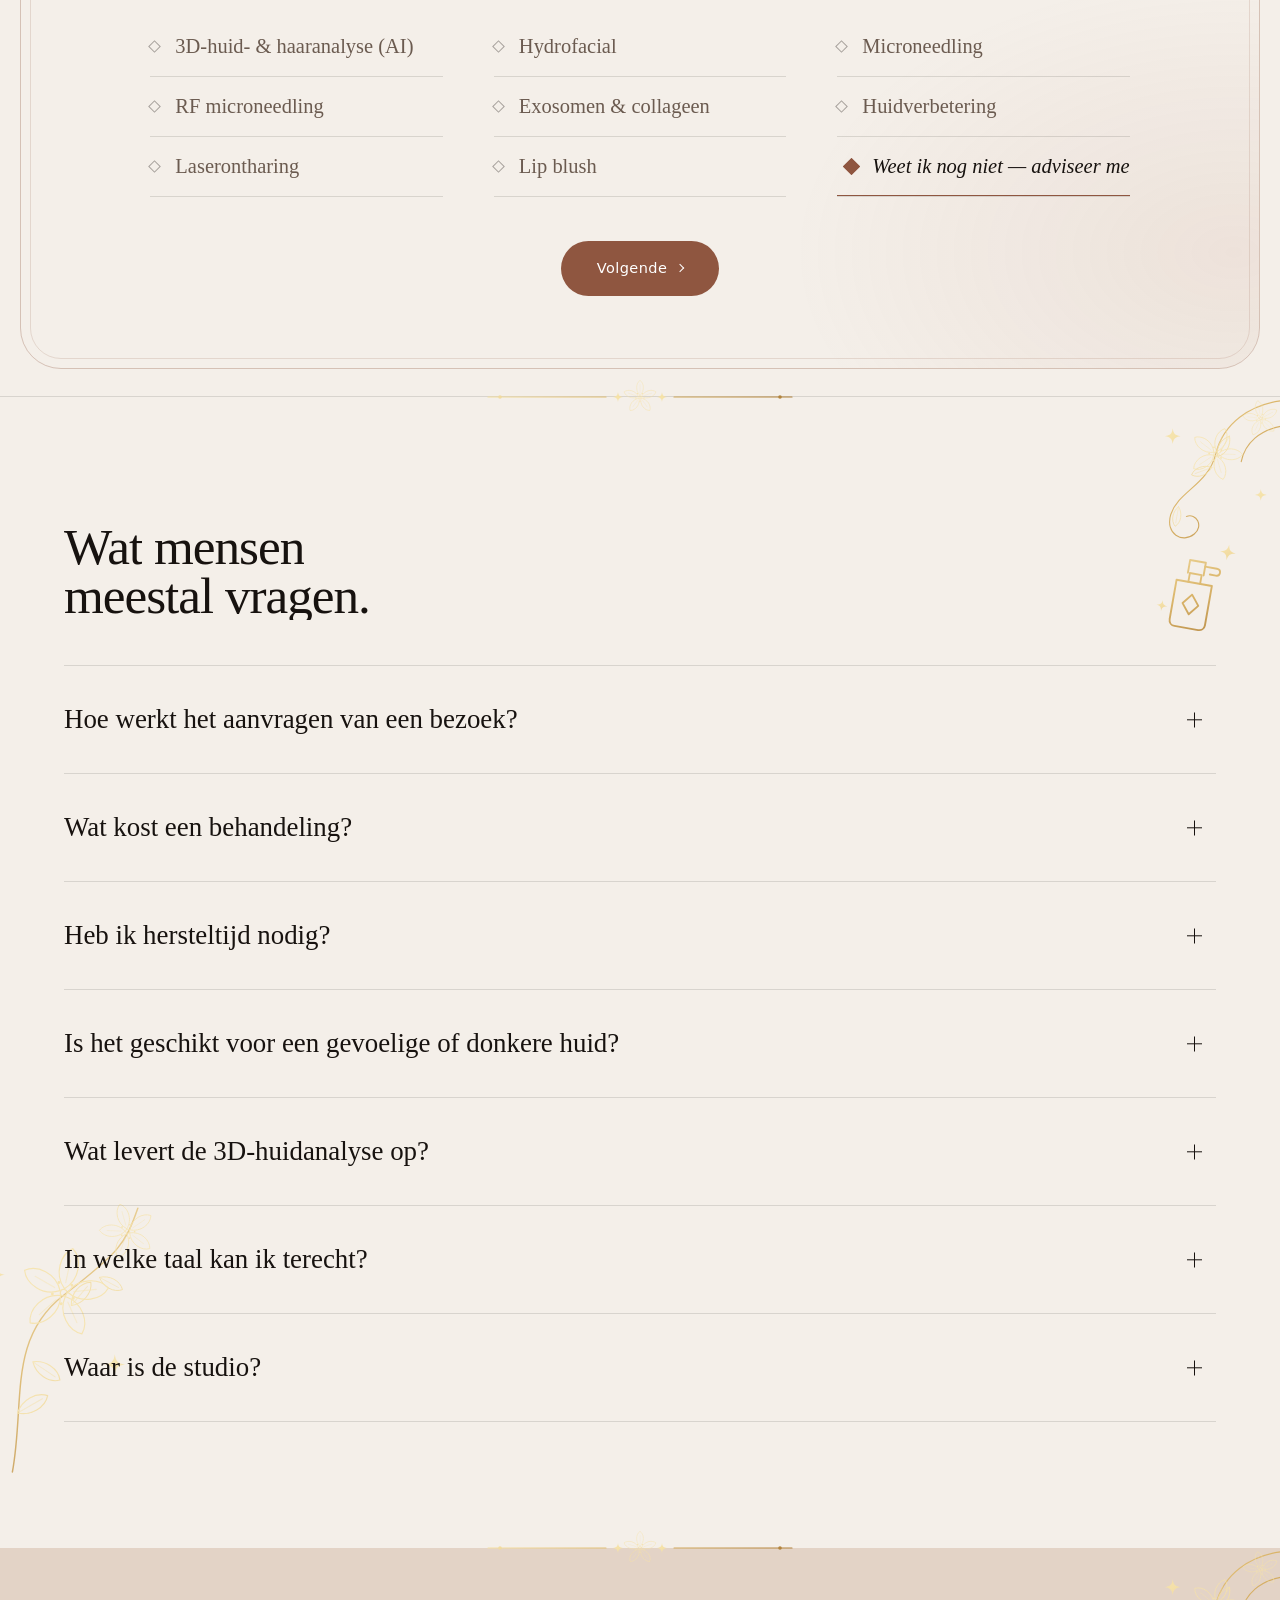
==== commit d3e39b09: "SEO: add treatment names to homepage titles and descriptions (nl, en) Titles and descriptions now na" ====
--- a/index.html
+++ b/index.html
@@ -10,8 +10,8 @@
 <link rel="apple-touch-icon" href="/apple-touch-icon.png">
 <meta name="theme-color" content="#0e0b0a">
 <!-- seo:start -->
-<title>Schoonheidsspecialist Rotterdam — Aya Beauty &amp; Skin</title>
-<meta name="description" id="metaDesc" content="Hydrofacial, microneedling, laserontharing en lip blush bij schoonheidsspecialist Samar Tinawi in Rotterdam. Vraag eenvoudig een afspraak aan.">
+<title>Schoonheidsspecialist Rotterdam — Hydrofacial, Microneedling &amp; Lip Blush | Aya Beauty &amp; Skin</title>
+<meta name="description" id="metaDesc" content="Schoonheidsspecialist in Rotterdam: hydrofacial, microneedling, RF microneedling, laserontharing en lip blush bij Samar Tinawi. Vraag eenvoudig een afspraak aan.">
 <link rel="canonical" href="https://ayabeautyskin.studio/">
 <link rel="alternate" hreflang="nl" href="https://ayabeautyskin.studio/">
 <link rel="alternate" hreflang="en" href="https://ayabeautyskin.studio/en/">
@@ -26,8 +26,8 @@
 <meta property="og:locale:alternate" content="ar_AR">
 <meta property="og:locale:alternate" content="tr_TR">
 <meta property="og:url" content="https://ayabeautyskin.studio/">
-<meta property="og:title" content="Schoonheidsspecialist Rotterdam — Aya Beauty &amp; Skin">
-<meta property="og:description" content="Hydrofacial, microneedling, laserontharing en lip blush bij schoonheidsspecialist Samar Tinawi in Rotterdam. Vraag eenvoudig een afspraak aan.">
+<meta property="og:title" content="Schoonheidsspecialist Rotterdam — Hydrofacial, Microneedling &amp; Lip Blush | Aya Beauty &amp; Skin">
+<meta property="og:description" content="Schoonheidsspecialist in Rotterdam: hydrofacial, microneedling, RF microneedling, laserontharing en lip blush bij Samar Tinawi. Vraag eenvoudig een afspraak aan.">
 <meta property="og:image" content="https://ayabeautyskin.studio/img/hero.jpg">
 <meta name="twitter:card" content="summary_large_image">
 <script type="application/ld+json">{"@context": "https://schema.org", "@type": "BeautySalon", "@id": "https://ayabeautyskin.studio/#salon", "name": "Aya Beauty & Skin", "url": "https://ayabeautyskin.studio/", "description": "Hydrofacial, microneedling, laserontharing en lip blush bij schoonheidsspecialist Samar Tinawi in Rotterdam. Vraag eenvoudig een afspraak aan.", "inLanguage": "nl", "image": "https://ayabeautyskin.studio/img/hero.jpg", "logo": "https://ayabeautyskin.studio/apple-touch-icon.png", "telephone": "+31685070325", "address": {"@type": "PostalAddress", "addressLocality": "Rotterdam", "addressCountry": "NL"}, "areaServed": "Rotterdam", "founder": {"@type": "Person", "name": "Samar Tinawi"}, "knowsLanguage": ["nl", "ar", "en"], "sameAs": ["https://www.instagram.com/ayaa_beauty.skin/"]}</script>
